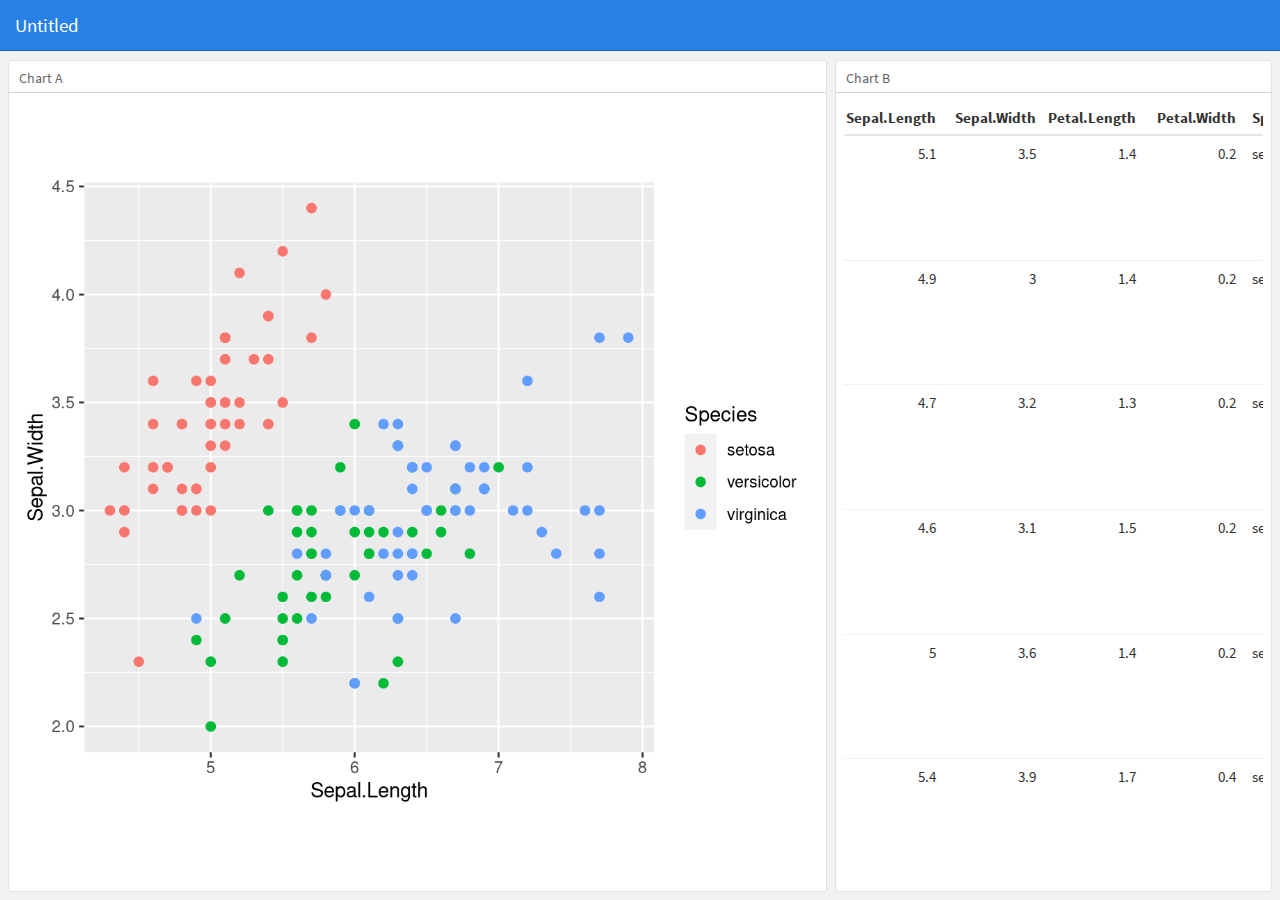
==== flex_test.html @ 19f9c1a3 "Add init dashboard" ====
<!DOCTYPE html>
<html xmlns="http://www.w3.org/1999/xhtml">
<head>

<meta charset="utf-8">
<meta http-equiv="Content-Type" content="text/html; charset=utf-8" />
<meta name="generator" content="pandoc" />



<title>Untitled</title>

<meta property="og:title" content="Untitled" />

<meta name="viewport" content="width=device-width, initial-scale=1.0, maximum-scale=1.0, user-scalable=no" />

<link href="data:image/x-icon;" rel="icon" type="image/x-icon">


<script type="text/javascript">
window.FlexDashboardComponents = [];
</script>

<script>/*! jQuery v1.11.3 | (c) 2005, 2015 jQuery Foundation, Inc. | jquery.org/license */
!function(a,b){"object"==typeof module&&"object"==typeof module.exports?module.exports=a.document?b(a,!0):function(a){if(!a.document)throw new Error("jQuery requires a window with a document");return b(a)}:b(a)}("undefined"!=typeof window?window:this,function(a,b){var c=[],d=c.slice,e=c.concat,f=c.push,g=c.indexOf,h={},i=h.toString,j=h.hasOwnProperty,k={},l="1.11.3",m=function(a,b){return new m.fn.init(a,b)},n=/^[\s\uFEFF\xA0]+|[\s\uFEFF\xA0]+$/g,o=/^-ms-/,p=/-([\da-z])/gi,q=function(a,b){return b.toUpperCase()};m.fn=m.prototype={jquery:l,constructor:m,selector:"",length:0,toArray:function(){return d.call(this)},get:function(a){return null!=a?0>a?this[a+this.length]:this[a]:d.call(this)},pushStack:function(a){var b=m.merge(this.constructor(),a);return b.prevObject=this,b.context=this.context,b},each:function(a,b){return m.each(this,a,b)},map:function(a){return this.pushStack(m.map(this,function(b,c){return a.call(b,c,b)}))},slice:function(){return this.pushStack(d.apply(this,arguments))},first:function(){return this.eq(0)},last:function(){return this.eq(-1)},eq:function(a){var b=this.length,c=+a+(0>a?b:0);return this.pushStack(c>=0&&b>c?[this[c]]:[])},end:function(){return this.prevObject||this.constructor(null)},push:f,sort:c.sort,splice:c.splice},m.extend=m.fn.extend=function(){var a,b,c,d,e,f,g=arguments[0]||{},h=1,i=arguments.length,j=!1;for("boolean"==typeof g&&(j=g,g=arguments[h]||{},h++),"object"==typeof g||m.isFunction(g)||(g={}),h===i&&(g=this,h--);i>h;h++)if(null!=(e=arguments[h]))for(d in e)a=g[d],c=e[d],g!==c&&(j&&c&&(m.isPlainObject(c)||(b=m.isArray(c)))?(b?(b=!1,f=a&&m.isArray(a)?a:[]):f=a&&m.isPlainObject(a)?a:{},g[d]=m.extend(j,f,c)):void 0!==c&&(g[d]=c));return g},m.extend({expando:"jQuery"+(l+Math.random()).replace(/\D/g,""),isReady:!0,error:function(a){throw new Error(a)},noop:function(){},isFunction:function(a){return"function"===m.type(a)},isArray:Array.isArray||function(a){return"array"===m.type(a)},isWindow:function(a){return null!=a&&a==a.window},isNumeric:function(a){return!m.isArray(a)&&a-parseFloat(a)+1>=0},isEmptyObject:function(a){var b;for(b in a)return!1;return!0},isPlainObject:function(a){var b;if(!a||"object"!==m.type(a)||a.nodeType||m.isWindow(a))return!1;try{if(a.constructor&&!j.call(a,"constructor")&&!j.call(a.constructor.prototype,"isPrototypeOf"))return!1}catch(c){return!1}if(k.ownLast)for(b in a)return j.call(a,b);for(b in a);return void 0===b||j.call(a,b)},type:function(a){return null==a?a+"":"object"==typeof a||"function"==typeof a?h[i.call(a)]||"object":typeof a},globalEval:function(b){b&&m.trim(b)&&(a.execScript||function(b){a.eval.call(a,b)})(b)},camelCase:function(a){return a.replace(o,"ms-").replace(p,q)},nodeName:function(a,b){return a.nodeName&&a.nodeName.toLowerCase()===b.toLowerCase()},each:function(a,b,c){var d,e=0,f=a.length,g=r(a);if(c){if(g){for(;f>e;e++)if(d=b.apply(a[e],c),d===!1)break}else for(e in a)if(d=b.apply(a[e],c),d===!1)break}else if(g){for(;f>e;e++)if(d=b.call(a[e],e,a[e]),d===!1)break}else for(e in a)if(d=b.call(a[e],e,a[e]),d===!1)break;return a},trim:function(a){return null==a?"":(a+"").replace(n,"")},makeArray:function(a,b){var c=b||[];return null!=a&&(r(Object(a))?m.merge(c,"string"==typeof a?[a]:a):f.call(c,a)),c},inArray:function(a,b,c){var d;if(b){if(g)return g.call(b,a,c);for(d=b.length,c=c?0>c?Math.max(0,d+c):c:0;d>c;c++)if(c in b&&b[c]===a)return c}return-1},merge:function(a,b){var c=+b.length,d=0,e=a.length;while(c>d)a[e++]=b[d++];if(c!==c)while(void 0!==b[d])a[e++]=b[d++];return a.length=e,a},grep:function(a,b,c){for(var d,e=[],f=0,g=a.length,h=!c;g>f;f++)d=!b(a[f],f),d!==h&&e.push(a[f]);return e},map:function(a,b,c){var d,f=0,g=a.length,h=r(a),i=[];if(h)for(;g>f;f++)d=b(a[f],f,c),null!=d&&i.push(d);else for(f in a)d=b(a[f],f,c),null!=d&&i.push(d);return e.apply([],i)},guid:1,proxy:function(a,b){var c,e,f;return"string"==typeof b&&(f=a[b],b=a,a=f),m.isFunction(a)?(c=d.call(arguments,2),e=function(){return a.apply(b||this,c.concat(d.call(arguments)))},e.guid=a.guid=a.guid||m.guid++,e):void 0},now:function(){return+new Date},support:k}),m.each("Boolean Number String Function Array Date RegExp Object Error".split(" "),function(a,b){h["[object "+b+"]"]=b.toLowerCase()});function r(a){var b="length"in a&&a.length,c=m.type(a);return"function"===c||m.isWindow(a)?!1:1===a.nodeType&&b?!0:"array"===c||0===b||"number"==typeof b&&b>0&&b-1 in a}var s=function(a){var b,c,d,e,f,g,h,i,j,k,l,m,n,o,p,q,r,s,t,u="sizzle"+1*new Date,v=a.document,w=0,x=0,y=ha(),z=ha(),A=ha(),B=function(a,b){return a===b&&(l=!0),0},C=1<<31,D={}.hasOwnProperty,E=[],F=E.pop,G=E.push,H=E.push,I=E.slice,J=function(a,b){for(var c=0,d=a.length;d>c;c++)if(a[c]===b)return c;return-1},K="checked|selected|async|autofocus|autoplay|controls|defer|disabled|hidden|ismap|loop|multiple|open|readonly|required|scoped",L="[\\x20\\t\\r\\n\\f]",M="(?:\\\\.|[\\w-]|[^\\x00-\\xa0])+",N=M.replace("w","w#"),O="\\["+L+"*("+M+")(?:"+L+"*([*^$|!~]?=)"+L+"*(?:'((?:\\\\.|[^\\\\'])*)'|\"((?:\\\\.|[^\\\\\"])*)\"|("+N+"))|)"+L+"*\\]",P=":("+M+")(?:\\((('((?:\\\\.|[^\\\\'])*)'|\"((?:\\\\.|[^\\\\\"])*)\")|((?:\\\\.|[^\\\\()[\\]]|"+O+")*)|.*)\\)|)",Q=new RegExp(L+"+","g"),R=new RegExp("^"+L+"+|((?:^|[^\\\\])(?:\\\\.)*)"+L+"+$","g"),S=new RegExp("^"+L+"*,"+L+"*"),T=new RegExp("^"+L+"*([>+~]|"+L+")"+L+"*"),U=new RegExp("="+L+"*([^\\]'\"]*?)"+L+"*\\]","g"),V=new RegExp(P),W=new RegExp("^"+N+"$"),X={ID:new RegExp("^#("+M+")"),CLASS:new RegExp("^\\.("+M+")"),TAG:new RegExp("^("+M.replace("w","w*")+")"),ATTR:new RegExp("^"+O),PSEUDO:new RegExp("^"+P),CHILD:new RegExp("^:(only|first|last|nth|nth-last)-(child|of-type)(?:\\("+L+"*(even|odd|(([+-]|)(\\d*)n|)"+L+"*(?:([+-]|)"+L+"*(\\d+)|))"+L+"*\\)|)","i"),bool:new RegExp("^(?:"+K+")$","i"),needsContext:new RegExp("^"+L+"*[>+~]|:(even|odd|eq|gt|lt|nth|first|last)(?:\\("+L+"*((?:-\\d)?\\d*)"+L+"*\\)|)(?=[^-]|$)","i")},Y=/^(?:input|select|textarea|button)$/i,Z=/^h\d$/i,$=/^[^{]+\{\s*\[native \w/,_=/^(?:#([\w-]+)|(\w+)|\.([\w-]+))$/,aa=/[+~]/,ba=/'|\\/g,ca=new RegExp("\\\\([\\da-f]{1,6}"+L+"?|("+L+")|.)","ig"),da=function(a,b,c){var d="0x"+b-65536;return d!==d||c?b:0>d?String.fromCharCode(d+65536):String.fromCharCode(d>>10|55296,1023&d|56320)},ea=function(){m()};try{H.apply(E=I.call(v.childNodes),v.childNodes),E[v.childNodes.length].nodeType}catch(fa){H={apply:E.length?function(a,b){G.apply(a,I.call(b))}:function(a,b){var c=a.length,d=0;while(a[c++]=b[d++]);a.length=c-1}}}function ga(a,b,d,e){var f,h,j,k,l,o,r,s,w,x;if((b?b.ownerDocument||b:v)!==n&&m(b),b=b||n,d=d||[],k=b.nodeType,"string"!=typeof a||!a||1!==k&&9!==k&&11!==k)return d;if(!e&&p){if(11!==k&&(f=_.exec(a)))if(j=f[1]){if(9===k){if(h=b.getElementById(j),!h||!h.parentNode)return d;if(h.id===j)return d.push(h),d}else if(b.ownerDocument&&(h=b.ownerDocument.getElementById(j))&&t(b,h)&&h.id===j)return d.push(h),d}else{if(f[2])return H.apply(d,b.getElementsByTagName(a)),d;if((j=f[3])&&c.getElementsByClassName)return H.apply(d,b.getElementsByClassName(j)),d}if(c.qsa&&(!q||!q.test(a))){if(s=r=u,w=b,x=1!==k&&a,1===k&&"object"!==b.nodeName.toLowerCase()){o=g(a),(r=b.getAttribute("id"))?s=r.replace(ba,"\\$&"):b.setAttribute("id",s),s="[id='"+s+"'] ",l=o.length;while(l--)o[l]=s+ra(o[l]);w=aa.test(a)&&pa(b.parentNode)||b,x=o.join(",")}if(x)try{return H.apply(d,w.querySelectorAll(x)),d}catch(y){}finally{r||b.removeAttribute("id")}}}return i(a.replace(R,"$1"),b,d,e)}function ha(){var a=[];function b(c,e){return a.push(c+" ")>d.cacheLength&&delete b[a.shift()],b[c+" "]=e}return b}function ia(a){return a[u]=!0,a}function ja(a){var b=n.createElement("div");try{return!!a(b)}catch(c){return!1}finally{b.parentNode&&b.parentNode.removeChild(b),b=null}}function ka(a,b){var c=a.split("|"),e=a.length;while(e--)d.attrHandle[c[e]]=b}function la(a,b){var c=b&&a,d=c&&1===a.nodeType&&1===b.nodeType&&(~b.sourceIndex||C)-(~a.sourceIndex||C);if(d)return d;if(c)while(c=c.nextSibling)if(c===b)return-1;return a?1:-1}function ma(a){return function(b){var c=b.nodeName.toLowerCase();return"input"===c&&b.type===a}}function na(a){return function(b){var c=b.nodeName.toLowerCase();return("input"===c||"button"===c)&&b.type===a}}function oa(a){return ia(function(b){return b=+b,ia(function(c,d){var e,f=a([],c.length,b),g=f.length;while(g--)c[e=f[g]]&&(c[e]=!(d[e]=c[e]))})})}function pa(a){return a&&"undefined"!=typeof a.getElementsByTagName&&a}c=ga.support={},f=ga.isXML=function(a){var b=a&&(a.ownerDocument||a).documentElement;return b?"HTML"!==b.nodeName:!1},m=ga.setDocument=function(a){var b,e,g=a?a.ownerDocument||a:v;return g!==n&&9===g.nodeType&&g.documentElement?(n=g,o=g.documentElement,e=g.defaultView,e&&e!==e.top&&(e.addEventListener?e.addEventListener("unload",ea,!1):e.attachEvent&&e.attachEvent("onunload",ea)),p=!f(g),c.attributes=ja(function(a){return a.className="i",!a.getAttribute("className")}),c.getElementsByTagName=ja(function(a){return a.appendChild(g.createComment("")),!a.getElementsByTagName("*").length}),c.getElementsByClassName=$.test(g.getElementsByClassName),c.getById=ja(function(a){return o.appendChild(a).id=u,!g.getElementsByName||!g.getElementsByName(u).length}),c.getById?(d.find.ID=function(a,b){if("undefined"!=typeof b.getElementById&&p){var c=b.getElementById(a);return c&&c.parentNode?[c]:[]}},d.filter.ID=function(a){var b=a.replace(ca,da);return function(a){return a.getAttribute("id")===b}}):(delete d.find.ID,d.filter.ID=function(a){var b=a.replace(ca,da);return function(a){var c="undefined"!=typeof a.getAttributeNode&&a.getAttributeNode("id");return c&&c.value===b}}),d.find.TAG=c.getElementsByTagName?function(a,b){return"undefined"!=typeof b.getElementsByTagName?b.getElementsByTagName(a):c.qsa?b.querySelectorAll(a):void 0}:function(a,b){var c,d=[],e=0,f=b.getElementsByTagName(a);if("*"===a){while(c=f[e++])1===c.nodeType&&d.push(c);return d}return f},d.find.CLASS=c.getElementsByClassName&&function(a,b){return p?b.getElementsByClassName(a):void 0},r=[],q=[],(c.qsa=$.test(g.querySelectorAll))&&(ja(function(a){o.appendChild(a).innerHTML="<a id='"+u+"'></a><select id='"+u+"-\f]' msallowcapture=''><option selected=''></option></select>",a.querySelectorAll("[msallowcapture^='']").length&&q.push("[*^$]="+L+"*(?:''|\"\")"),a.querySelectorAll("[selected]").length||q.push("\\["+L+"*(?:value|"+K+")"),a.querySelectorAll("[id~="+u+"-]").length||q.push("~="),a.querySelectorAll(":checked").length||q.push(":checked"),a.querySelectorAll("a#"+u+"+*").length||q.push(".#.+[+~]")}),ja(function(a){var b=g.createElement("input");b.setAttribute("type","hidden"),a.appendChild(b).setAttribute("name","D"),a.querySelectorAll("[name=d]").length&&q.push("name"+L+"*[*^$|!~]?="),a.querySelectorAll(":enabled").length||q.push(":enabled",":disabled"),a.querySelectorAll("*,:x"),q.push(",.*:")})),(c.matchesSelector=$.test(s=o.matches||o.webkitMatchesSelector||o.mozMatchesSelector||o.oMatchesSelector||o.msMatchesSelector))&&ja(function(a){c.disconnectedMatch=s.call(a,"div"),s.call(a,"[s!='']:x"),r.push("!=",P)}),q=q.length&&new RegExp(q.join("|")),r=r.length&&new RegExp(r.join("|")),b=$.test(o.compareDocumentPosition),t=b||$.test(o.contains)?function(a,b){var c=9===a.nodeType?a.documentElement:a,d=b&&b.parentNode;return a===d||!(!d||1!==d.nodeType||!(c.contains?c.contains(d):a.compareDocumentPosition&&16&a.compareDocumentPosition(d)))}:function(a,b){if(b)while(b=b.parentNode)if(b===a)return!0;return!1},B=b?function(a,b){if(a===b)return l=!0,0;var d=!a.compareDocumentPosition-!b.compareDocumentPosition;return d?d:(d=(a.ownerDocument||a)===(b.ownerDocument||b)?a.compareDocumentPosition(b):1,1&d||!c.sortDetached&&b.compareDocumentPosition(a)===d?a===g||a.ownerDocument===v&&t(v,a)?-1:b===g||b.ownerDocument===v&&t(v,b)?1:k?J(k,a)-J(k,b):0:4&d?-1:1)}:function(a,b){if(a===b)return l=!0,0;var c,d=0,e=a.parentNode,f=b.parentNode,h=[a],i=[b];if(!e||!f)return a===g?-1:b===g?1:e?-1:f?1:k?J(k,a)-J(k,b):0;if(e===f)return la(a,b);c=a;while(c=c.parentNode)h.unshift(c);c=b;while(c=c.parentNode)i.unshift(c);while(h[d]===i[d])d++;return d?la(h[d],i[d]):h[d]===v?-1:i[d]===v?1:0},g):n},ga.matches=function(a,b){return ga(a,null,null,b)},ga.matchesSelector=function(a,b){if((a.ownerDocument||a)!==n&&m(a),b=b.replace(U,"='$1']"),!(!c.matchesSelector||!p||r&&r.test(b)||q&&q.test(b)))try{var d=s.call(a,b);if(d||c.disconnectedMatch||a.document&&11!==a.document.nodeType)return d}catch(e){}return ga(b,n,null,[a]).length>0},ga.contains=function(a,b){return(a.ownerDocument||a)!==n&&m(a),t(a,b)},ga.attr=function(a,b){(a.ownerDocument||a)!==n&&m(a);var e=d.attrHandle[b.toLowerCase()],f=e&&D.call(d.attrHandle,b.toLowerCase())?e(a,b,!p):void 0;return void 0!==f?f:c.attributes||!p?a.getAttribute(b):(f=a.getAttributeNode(b))&&f.specified?f.value:null},ga.error=function(a){throw new Error("Syntax error, unrecognized expression: "+a)},ga.uniqueSort=function(a){var b,d=[],e=0,f=0;if(l=!c.detectDuplicates,k=!c.sortStable&&a.slice(0),a.sort(B),l){while(b=a[f++])b===a[f]&&(e=d.push(f));while(e--)a.splice(d[e],1)}return k=null,a},e=ga.getText=function(a){var b,c="",d=0,f=a.nodeType;if(f){if(1===f||9===f||11===f){if("string"==typeof a.textContent)return a.textContent;for(a=a.firstChild;a;a=a.nextSibling)c+=e(a)}else if(3===f||4===f)return a.nodeValue}else while(b=a[d++])c+=e(b);return c},d=ga.selectors={cacheLength:50,createPseudo:ia,match:X,attrHandle:{},find:{},relative:{">":{dir:"parentNode",first:!0}," ":{dir:"parentNode"},"+":{dir:"previousSibling",first:!0},"~":{dir:"previousSibling"}},preFilter:{ATTR:function(a){return a[1]=a[1].replace(ca,da),a[3]=(a[3]||a[4]||a[5]||"").replace(ca,da),"~="===a[2]&&(a[3]=" "+a[3]+" "),a.slice(0,4)},CHILD:function(a){return a[1]=a[1].toLowerCase(),"nth"===a[1].slice(0,3)?(a[3]||ga.error(a[0]),a[4]=+(a[4]?a[5]+(a[6]||1):2*("even"===a[3]||"odd"===a[3])),a[5]=+(a[7]+a[8]||"odd"===a[3])):a[3]&&ga.error(a[0]),a},PSEUDO:function(a){var b,c=!a[6]&&a[2];return X.CHILD.test(a[0])?null:(a[3]?a[2]=a[4]||a[5]||"":c&&V.test(c)&&(b=g(c,!0))&&(b=c.indexOf(")",c.length-b)-c.length)&&(a[0]=a[0].slice(0,b),a[2]=c.slice(0,b)),a.slice(0,3))}},filter:{TAG:function(a){var b=a.replace(ca,da).toLowerCase();return"*"===a?function(){return!0}:function(a){return a.nodeName&&a.nodeName.toLowerCase()===b}},CLASS:function(a){var b=y[a+" "];return b||(b=new RegExp("(^|"+L+")"+a+"("+L+"|$)"))&&y(a,function(a){return b.test("string"==typeof a.className&&a.className||"undefined"!=typeof a.getAttribute&&a.getAttribute("class")||"")})},ATTR:function(a,b,c){return function(d){var e=ga.attr(d,a);return null==e?"!="===b:b?(e+="","="===b?e===c:"!="===b?e!==c:"^="===b?c&&0===e.indexOf(c):"*="===b?c&&e.indexOf(c)>-1:"$="===b?c&&e.slice(-c.length)===c:"~="===b?(" "+e.replace(Q," ")+" ").indexOf(c)>-1:"|="===b?e===c||e.slice(0,c.length+1)===c+"-":!1):!0}},CHILD:function(a,b,c,d,e){var f="nth"!==a.slice(0,3),g="last"!==a.slice(-4),h="of-type"===b;return 1===d&&0===e?function(a){return!!a.parentNode}:function(b,c,i){var j,k,l,m,n,o,p=f!==g?"nextSibling":"previousSibling",q=b.parentNode,r=h&&b.nodeName.toLowerCase(),s=!i&&!h;if(q){if(f){while(p){l=b;while(l=l[p])if(h?l.nodeName.toLowerCase()===r:1===l.nodeType)return!1;o=p="only"===a&&!o&&"nextSibling"}return!0}if(o=[g?q.firstChild:q.lastChild],g&&s){k=q[u]||(q[u]={}),j=k[a]||[],n=j[0]===w&&j[1],m=j[0]===w&&j[2],l=n&&q.childNodes[n];while(l=++n&&l&&l[p]||(m=n=0)||o.pop())if(1===l.nodeType&&++m&&l===b){k[a]=[w,n,m];break}}else if(s&&(j=(b[u]||(b[u]={}))[a])&&j[0]===w)m=j[1];else while(l=++n&&l&&l[p]||(m=n=0)||o.pop())if((h?l.nodeName.toLowerCase()===r:1===l.nodeType)&&++m&&(s&&((l[u]||(l[u]={}))[a]=[w,m]),l===b))break;return m-=e,m===d||m%d===0&&m/d>=0}}},PSEUDO:function(a,b){var c,e=d.pseudos[a]||d.setFilters[a.toLowerCase()]||ga.error("unsupported pseudo: "+a);return e[u]?e(b):e.length>1?(c=[a,a,"",b],d.setFilters.hasOwnProperty(a.toLowerCase())?ia(function(a,c){var d,f=e(a,b),g=f.length;while(g--)d=J(a,f[g]),a[d]=!(c[d]=f[g])}):function(a){return e(a,0,c)}):e}},pseudos:{not:ia(function(a){var b=[],c=[],d=h(a.replace(R,"$1"));return d[u]?ia(function(a,b,c,e){var f,g=d(a,null,e,[]),h=a.length;while(h--)(f=g[h])&&(a[h]=!(b[h]=f))}):function(a,e,f){return b[0]=a,d(b,null,f,c),b[0]=null,!c.pop()}}),has:ia(function(a){return function(b){return ga(a,b).length>0}}),contains:ia(function(a){return a=a.replace(ca,da),function(b){return(b.textContent||b.innerText||e(b)).indexOf(a)>-1}}),lang:ia(function(a){return W.test(a||"")||ga.error("unsupported lang: "+a),a=a.replace(ca,da).toLowerCase(),function(b){var c;do if(c=p?b.lang:b.getAttribute("xml:lang")||b.getAttribute("lang"))return c=c.toLowerCase(),c===a||0===c.indexOf(a+"-");while((b=b.parentNode)&&1===b.nodeType);return!1}}),target:function(b){var c=a.location&&a.location.hash;return c&&c.slice(1)===b.id},root:function(a){return a===o},focus:function(a){return a===n.activeElement&&(!n.hasFocus||n.hasFocus())&&!!(a.type||a.href||~a.tabIndex)},enabled:function(a){return a.disabled===!1},disabled:function(a){return a.disabled===!0},checked:function(a){var b=a.nodeName.toLowerCase();return"input"===b&&!!a.checked||"option"===b&&!!a.selected},selected:function(a){return a.parentNode&&a.parentNode.selectedIndex,a.selected===!0},empty:function(a){for(a=a.firstChild;a;a=a.nextSibling)if(a.nodeType<6)return!1;return!0},parent:function(a){return!d.pseudos.empty(a)},header:function(a){return Z.test(a.nodeName)},input:function(a){return Y.test(a.nodeName)},button:function(a){var b=a.nodeName.toLowerCase();return"input"===b&&"button"===a.type||"button"===b},text:function(a){var b;return"input"===a.nodeName.toLowerCase()&&"text"===a.type&&(null==(b=a.getAttribute("type"))||"text"===b.toLowerCase())},first:oa(function(){return[0]}),last:oa(function(a,b){return[b-1]}),eq:oa(function(a,b,c){return[0>c?c+b:c]}),even:oa(function(a,b){for(var c=0;b>c;c+=2)a.push(c);return a}),odd:oa(function(a,b){for(var c=1;b>c;c+=2)a.push(c);return a}),lt:oa(function(a,b,c){for(var d=0>c?c+b:c;--d>=0;)a.push(d);return a}),gt:oa(function(a,b,c){for(var d=0>c?c+b:c;++d<b;)a.push(d);return a})}},d.pseudos.nth=d.pseudos.eq;for(b in{radio:!0,checkbox:!0,file:!0,password:!0,image:!0})d.pseudos[b]=ma(b);for(b in{submit:!0,reset:!0})d.pseudos[b]=na(b);function qa(){}qa.prototype=d.filters=d.pseudos,d.setFilters=new qa,g=ga.tokenize=function(a,b){var c,e,f,g,h,i,j,k=z[a+" "];if(k)return b?0:k.slice(0);h=a,i=[],j=d.preFilter;while(h){(!c||(e=S.exec(h)))&&(e&&(h=h.slice(e[0].length)||h),i.push(f=[])),c=!1,(e=T.exec(h))&&(c=e.shift(),f.push({value:c,type:e[0].replace(R," ")}),h=h.slice(c.length));for(g in d.filter)!(e=X[g].exec(h))||j[g]&&!(e=j[g](e))||(c=e.shift(),f.push({value:c,type:g,matches:e}),h=h.slice(c.length));if(!c)break}return b?h.length:h?ga.error(a):z(a,i).slice(0)};function ra(a){for(var b=0,c=a.length,d="";c>b;b++)d+=a[b].value;return d}function sa(a,b,c){var d=b.dir,e=c&&"parentNode"===d,f=x++;return b.first?function(b,c,f){while(b=b[d])if(1===b.nodeType||e)return a(b,c,f)}:function(b,c,g){var h,i,j=[w,f];if(g){while(b=b[d])if((1===b.nodeType||e)&&a(b,c,g))return!0}else while(b=b[d])if(1===b.nodeType||e){if(i=b[u]||(b[u]={}),(h=i[d])&&h[0]===w&&h[1]===f)return j[2]=h[2];if(i[d]=j,j[2]=a(b,c,g))return!0}}}function ta(a){return a.length>1?function(b,c,d){var e=a.length;while(e--)if(!a[e](b,c,d))return!1;return!0}:a[0]}function ua(a,b,c){for(var d=0,e=b.length;e>d;d++)ga(a,b[d],c);return c}function va(a,b,c,d,e){for(var f,g=[],h=0,i=a.length,j=null!=b;i>h;h++)(f=a[h])&&(!c||c(f,d,e))&&(g.push(f),j&&b.push(h));return g}function wa(a,b,c,d,e,f){return d&&!d[u]&&(d=wa(d)),e&&!e[u]&&(e=wa(e,f)),ia(function(f,g,h,i){var j,k,l,m=[],n=[],o=g.length,p=f||ua(b||"*",h.nodeType?[h]:h,[]),q=!a||!f&&b?p:va(p,m,a,h,i),r=c?e||(f?a:o||d)?[]:g:q;if(c&&c(q,r,h,i),d){j=va(r,n),d(j,[],h,i),k=j.length;while(k--)(l=j[k])&&(r[n[k]]=!(q[n[k]]=l))}if(f){if(e||a){if(e){j=[],k=r.length;while(k--)(l=r[k])&&j.push(q[k]=l);e(null,r=[],j,i)}k=r.length;while(k--)(l=r[k])&&(j=e?J(f,l):m[k])>-1&&(f[j]=!(g[j]=l))}}else r=va(r===g?r.splice(o,r.length):r),e?e(null,g,r,i):H.apply(g,r)})}function xa(a){for(var b,c,e,f=a.length,g=d.relative[a[0].type],h=g||d.relative[" "],i=g?1:0,k=sa(function(a){return a===b},h,!0),l=sa(function(a){return J(b,a)>-1},h,!0),m=[function(a,c,d){var e=!g&&(d||c!==j)||((b=c).nodeType?k(a,c,d):l(a,c,d));return b=null,e}];f>i;i++)if(c=d.relative[a[i].type])m=[sa(ta(m),c)];else{if(c=d.filter[a[i].type].apply(null,a[i].matches),c[u]){for(e=++i;f>e;e++)if(d.relative[a[e].type])break;return wa(i>1&&ta(m),i>1&&ra(a.slice(0,i-1).concat({value:" "===a[i-2].type?"*":""})).replace(R,"$1"),c,e>i&&xa(a.slice(i,e)),f>e&&xa(a=a.slice(e)),f>e&&ra(a))}m.push(c)}return ta(m)}function ya(a,b){var c=b.length>0,e=a.length>0,f=function(f,g,h,i,k){var l,m,o,p=0,q="0",r=f&&[],s=[],t=j,u=f||e&&d.find.TAG("*",k),v=w+=null==t?1:Math.random()||.1,x=u.length;for(k&&(j=g!==n&&g);q!==x&&null!=(l=u[q]);q++){if(e&&l){m=0;while(o=a[m++])if(o(l,g,h)){i.push(l);break}k&&(w=v)}c&&((l=!o&&l)&&p--,f&&r.push(l))}if(p+=q,c&&q!==p){m=0;while(o=b[m++])o(r,s,g,h);if(f){if(p>0)while(q--)r[q]||s[q]||(s[q]=F.call(i));s=va(s)}H.apply(i,s),k&&!f&&s.length>0&&p+b.length>1&&ga.uniqueSort(i)}return k&&(w=v,j=t),r};return c?ia(f):f}return h=ga.compile=function(a,b){var c,d=[],e=[],f=A[a+" "];if(!f){b||(b=g(a)),c=b.length;while(c--)f=xa(b[c]),f[u]?d.push(f):e.push(f);f=A(a,ya(e,d)),f.selector=a}return f},i=ga.select=function(a,b,e,f){var i,j,k,l,m,n="function"==typeof a&&a,o=!f&&g(a=n.selector||a);if(e=e||[],1===o.length){if(j=o[0]=o[0].slice(0),j.length>2&&"ID"===(k=j[0]).type&&c.getById&&9===b.nodeType&&p&&d.relative[j[1].type]){if(b=(d.find.ID(k.matches[0].replace(ca,da),b)||[])[0],!b)return e;n&&(b=b.parentNode),a=a.slice(j.shift().value.length)}i=X.needsContext.test(a)?0:j.length;while(i--){if(k=j[i],d.relative[l=k.type])break;if((m=d.find[l])&&(f=m(k.matches[0].replace(ca,da),aa.test(j[0].type)&&pa(b.parentNode)||b))){if(j.splice(i,1),a=f.length&&ra(j),!a)return H.apply(e,f),e;break}}}return(n||h(a,o))(f,b,!p,e,aa.test(a)&&pa(b.parentNode)||b),e},c.sortStable=u.split("").sort(B).join("")===u,c.detectDuplicates=!!l,m(),c.sortDetached=ja(function(a){return 1&a.compareDocumentPosition(n.createElement("div"))}),ja(function(a){return a.innerHTML="<a href='#'></a>","#"===a.firstChild.getAttribute("href")})||ka("type|href|height|width",function(a,b,c){return c?void 0:a.getAttribute(b,"type"===b.toLowerCase()?1:2)}),c.attributes&&ja(function(a){return a.innerHTML="<input/>",a.firstChild.setAttribute("value",""),""===a.firstChild.getAttribute("value")})||ka("value",function(a,b,c){return c||"input"!==a.nodeName.toLowerCase()?void 0:a.defaultValue}),ja(function(a){return null==a.getAttribute("disabled")})||ka(K,function(a,b,c){var d;return c?void 0:a[b]===!0?b.toLowerCase():(d=a.getAttributeNode(b))&&d.specified?d.value:null}),ga}(a);m.find=s,m.expr=s.selectors,m.expr[":"]=m.expr.pseudos,m.unique=s.uniqueSort,m.text=s.getText,m.isXMLDoc=s.isXML,m.contains=s.contains;var t=m.expr.match.needsContext,u=/^<(\w+)\s*\/?>(?:<\/\1>|)$/,v=/^.[^:#\[\.,]*$/;function w(a,b,c){if(m.isFunction(b))return m.grep(a,function(a,d){return!!b.call(a,d,a)!==c});if(b.nodeType)return m.grep(a,function(a){return a===b!==c});if("string"==typeof b){if(v.test(b))return m.filter(b,a,c);b=m.filter(b,a)}return m.grep(a,function(a){return m.inArray(a,b)>=0!==c})}m.filter=function(a,b,c){var d=b[0];return c&&(a=":not("+a+")"),1===b.length&&1===d.nodeType?m.find.matchesSelector(d,a)?[d]:[]:m.find.matches(a,m.grep(b,function(a){return 1===a.nodeType}))},m.fn.extend({find:function(a){var b,c=[],d=this,e=d.length;if("string"!=typeof a)return this.pushStack(m(a).filter(function(){for(b=0;e>b;b++)if(m.contains(d[b],this))return!0}));for(b=0;e>b;b++)m.find(a,d[b],c);return c=this.pushStack(e>1?m.unique(c):c),c.selector=this.selector?this.selector+" "+a:a,c},filter:function(a){return this.pushStack(w(this,a||[],!1))},not:function(a){return this.pushStack(w(this,a||[],!0))},is:function(a){return!!w(this,"string"==typeof a&&t.test(a)?m(a):a||[],!1).length}});var x,y=a.document,z=/^(?:\s*(<[\w\W]+>)[^>]*|#([\w-]*))$/,A=m.fn.init=function(a,b){var c,d;if(!a)return this;if("string"==typeof a){if(c="<"===a.charAt(0)&&">"===a.charAt(a.length-1)&&a.length>=3?[null,a,null]:z.exec(a),!c||!c[1]&&b)return!b||b.jquery?(b||x).find(a):this.constructor(b).find(a);if(c[1]){if(b=b instanceof m?b[0]:b,m.merge(this,m.parseHTML(c[1],b&&b.nodeType?b.ownerDocument||b:y,!0)),u.test(c[1])&&m.isPlainObject(b))for(c in b)m.isFunction(this[c])?this[c](b[c]):this.attr(c,b[c]);return this}if(d=y.getElementById(c[2]),d&&d.parentNode){if(d.id!==c[2])return x.find(a);this.length=1,this[0]=d}return this.context=y,this.selector=a,this}return a.nodeType?(this.context=this[0]=a,this.length=1,this):m.isFunction(a)?"undefined"!=typeof x.ready?x.ready(a):a(m):(void 0!==a.selector&&(this.selector=a.selector,this.context=a.context),m.makeArray(a,this))};A.prototype=m.fn,x=m(y);var B=/^(?:parents|prev(?:Until|All))/,C={children:!0,contents:!0,next:!0,prev:!0};m.extend({dir:function(a,b,c){var d=[],e=a[b];while(e&&9!==e.nodeType&&(void 0===c||1!==e.nodeType||!m(e).is(c)))1===e.nodeType&&d.push(e),e=e[b];return d},sibling:function(a,b){for(var c=[];a;a=a.nextSibling)1===a.nodeType&&a!==b&&c.push(a);return c}}),m.fn.extend({has:function(a){var b,c=m(a,this),d=c.length;return this.filter(function(){for(b=0;d>b;b++)if(m.contains(this,c[b]))return!0})},closest:function(a,b){for(var c,d=0,e=this.length,f=[],g=t.test(a)||"string"!=typeof a?m(a,b||this.context):0;e>d;d++)for(c=this[d];c&&c!==b;c=c.parentNode)if(c.nodeType<11&&(g?g.index(c)>-1:1===c.nodeType&&m.find.matchesSelector(c,a))){f.push(c);break}return this.pushStack(f.length>1?m.unique(f):f)},index:function(a){return a?"string"==typeof a?m.inArray(this[0],m(a)):m.inArray(a.jquery?a[0]:a,this):this[0]&&this[0].parentNode?this.first().prevAll().length:-1},add:function(a,b){return this.pushStack(m.unique(m.merge(this.get(),m(a,b))))},addBack:function(a){return this.add(null==a?this.prevObject:this.prevObject.filter(a))}});function D(a,b){do a=a[b];while(a&&1!==a.nodeType);return a}m.each({parent:function(a){var b=a.parentNode;return b&&11!==b.nodeType?b:null},parents:function(a){return m.dir(a,"parentNode")},parentsUntil:function(a,b,c){return m.dir(a,"parentNode",c)},next:function(a){return D(a,"nextSibling")},prev:function(a){return D(a,"previousSibling")},nextAll:function(a){return m.dir(a,"nextSibling")},prevAll:function(a){return m.dir(a,"previousSibling")},nextUntil:function(a,b,c){return m.dir(a,"nextSibling",c)},prevUntil:function(a,b,c){return m.dir(a,"previousSibling",c)},siblings:function(a){return m.sibling((a.parentNode||{}).firstChild,a)},children:function(a){return m.sibling(a.firstChild)},contents:function(a){return m.nodeName(a,"iframe")?a.contentDocument||a.contentWindow.document:m.merge([],a.childNodes)}},function(a,b){m.fn[a]=function(c,d){var e=m.map(this,b,c);return"Until"!==a.slice(-5)&&(d=c),d&&"string"==typeof d&&(e=m.filter(d,e)),this.length>1&&(C[a]||(e=m.unique(e)),B.test(a)&&(e=e.reverse())),this.pushStack(e)}});var E=/\S+/g,F={};function G(a){var b=F[a]={};return m.each(a.match(E)||[],function(a,c){b[c]=!0}),b}m.Callbacks=function(a){a="string"==typeof a?F[a]||G(a):m.extend({},a);var b,c,d,e,f,g,h=[],i=!a.once&&[],j=function(l){for(c=a.memory&&l,d=!0,f=g||0,g=0,e=h.length,b=!0;h&&e>f;f++)if(h[f].apply(l[0],l[1])===!1&&a.stopOnFalse){c=!1;break}b=!1,h&&(i?i.length&&j(i.shift()):c?h=[]:k.disable())},k={add:function(){if(h){var d=h.length;!function f(b){m.each(b,function(b,c){var d=m.type(c);"function"===d?a.unique&&k.has(c)||h.push(c):c&&c.length&&"string"!==d&&f(c)})}(arguments),b?e=h.length:c&&(g=d,j(c))}return this},remove:function(){return h&&m.each(arguments,function(a,c){var d;while((d=m.inArray(c,h,d))>-1)h.splice(d,1),b&&(e>=d&&e--,f>=d&&f--)}),this},has:function(a){return a?m.inArray(a,h)>-1:!(!h||!h.length)},empty:function(){return h=[],e=0,this},disable:function(){return h=i=c=void 0,this},disabled:function(){return!h},lock:function(){return i=void 0,c||k.disable(),this},locked:function(){return!i},fireWith:function(a,c){return!h||d&&!i||(c=c||[],c=[a,c.slice?c.slice():c],b?i.push(c):j(c)),this},fire:function(){return k.fireWith(this,arguments),this},fired:function(){return!!d}};return k},m.extend({Deferred:function(a){var b=[["resolve","done",m.Callbacks("once memory"),"resolved"],["reject","fail",m.Callbacks("once memory"),"rejected"],["notify","progress",m.Callbacks("memory")]],c="pending",d={state:function(){return c},always:function(){return e.done(arguments).fail(arguments),this},then:function(){var a=arguments;return m.Deferred(function(c){m.each(b,function(b,f){var g=m.isFunction(a[b])&&a[b];e[f[1]](function(){var a=g&&g.apply(this,arguments);a&&m.isFunction(a.promise)?a.promise().done(c.resolve).fail(c.reject).progress(c.notify):c[f[0]+"With"](this===d?c.promise():this,g?[a]:arguments)})}),a=null}).promise()},promise:function(a){return null!=a?m.extend(a,d):d}},e={};return d.pipe=d.then,m.each(b,function(a,f){var g=f[2],h=f[3];d[f[1]]=g.add,h&&g.add(function(){c=h},b[1^a][2].disable,b[2][2].lock),e[f[0]]=function(){return e[f[0]+"With"](this===e?d:this,arguments),this},e[f[0]+"With"]=g.fireWith}),d.promise(e),a&&a.call(e,e),e},when:function(a){var b=0,c=d.call(arguments),e=c.length,f=1!==e||a&&m.isFunction(a.promise)?e:0,g=1===f?a:m.Deferred(),h=function(a,b,c){return function(e){b[a]=this,c[a]=arguments.length>1?d.call(arguments):e,c===i?g.notifyWith(b,c):--f||g.resolveWith(b,c)}},i,j,k;if(e>1)for(i=new Array(e),j=new Array(e),k=new Array(e);e>b;b++)c[b]&&m.isFunction(c[b].promise)?c[b].promise().done(h(b,k,c)).fail(g.reject).progress(h(b,j,i)):--f;return f||g.resolveWith(k,c),g.promise()}});var H;m.fn.ready=function(a){return m.ready.promise().done(a),this},m.extend({isReady:!1,readyWait:1,holdReady:function(a){a?m.readyWait++:m.ready(!0)},ready:function(a){if(a===!0?!--m.readyWait:!m.isReady){if(!y.body)return setTimeout(m.ready);m.isReady=!0,a!==!0&&--m.readyWait>0||(H.resolveWith(y,[m]),m.fn.triggerHandler&&(m(y).triggerHandler("ready"),m(y).off("ready")))}}});function I(){y.addEventListener?(y.removeEventListener("DOMContentLoaded",J,!1),a.removeEventListener("load",J,!1)):(y.detachEvent("onreadystatechange",J),a.detachEvent("onload",J))}function J(){(y.addEventListener||"load"===event.type||"complete"===y.readyState)&&(I(),m.ready())}m.ready.promise=function(b){if(!H)if(H=m.Deferred(),"complete"===y.readyState)setTimeout(m.ready);else if(y.addEventListener)y.addEventListener("DOMContentLoaded",J,!1),a.addEventListener("load",J,!1);else{y.attachEvent("onreadystatechange",J),a.attachEvent("onload",J);var c=!1;try{c=null==a.frameElement&&y.documentElement}catch(d){}c&&c.doScroll&&!function e(){if(!m.isReady){try{c.doScroll("left")}catch(a){return setTimeout(e,50)}I(),m.ready()}}()}return H.promise(b)};var K="undefined",L;for(L in m(k))break;k.ownLast="0"!==L,k.inlineBlockNeedsLayout=!1,m(function(){var a,b,c,d;c=y.getElementsByTagName("body")[0],c&&c.style&&(b=y.createElement("div"),d=y.createElement("div"),d.style.cssText="position:absolute;border:0;width:0;height:0;top:0;left:-9999px",c.appendChild(d).appendChild(b),typeof b.style.zoom!==K&&(b.style.cssText="display:inline;margin:0;border:0;padding:1px;width:1px;zoom:1",k.inlineBlockNeedsLayout=a=3===b.offsetWidth,a&&(c.style.zoom=1)),c.removeChild(d))}),function(){var a=y.createElement("div");if(null==k.deleteExpando){k.deleteExpando=!0;try{delete a.test}catch(b){k.deleteExpando=!1}}a=null}(),m.acceptData=function(a){var b=m.noData[(a.nodeName+" ").toLowerCase()],c=+a.nodeType||1;return 1!==c&&9!==c?!1:!b||b!==!0&&a.getAttribute("classid")===b};var M=/^(?:\{[\w\W]*\}|\[[\w\W]*\])$/,N=/([A-Z])/g;function O(a,b,c){if(void 0===c&&1===a.nodeType){var d="data-"+b.replace(N,"-$1").toLowerCase();if(c=a.getAttribute(d),"string"==typeof c){try{c="true"===c?!0:"false"===c?!1:"null"===c?null:+c+""===c?+c:M.test(c)?m.parseJSON(c):c}catch(e){}m.data(a,b,c)}else c=void 0}return c}function P(a){var b;for(b in a)if(("data"!==b||!m.isEmptyObject(a[b]))&&"toJSON"!==b)return!1;

return!0}function Q(a,b,d,e){if(m.acceptData(a)){var f,g,h=m.expando,i=a.nodeType,j=i?m.cache:a,k=i?a[h]:a[h]&&h;if(k&&j[k]&&(e||j[k].data)||void 0!==d||"string"!=typeof b)return k||(k=i?a[h]=c.pop()||m.guid++:h),j[k]||(j[k]=i?{}:{toJSON:m.noop}),("object"==typeof b||"function"==typeof b)&&(e?j[k]=m.extend(j[k],b):j[k].data=m.extend(j[k].data,b)),g=j[k],e||(g.data||(g.data={}),g=g.data),void 0!==d&&(g[m.camelCase(b)]=d),"string"==typeof b?(f=g[b],null==f&&(f=g[m.camelCase(b)])):f=g,f}}function R(a,b,c){if(m.acceptData(a)){var d,e,f=a.nodeType,g=f?m.cache:a,h=f?a[m.expando]:m.expando;if(g[h]){if(b&&(d=c?g[h]:g[h].data)){m.isArray(b)?b=b.concat(m.map(b,m.camelCase)):b in d?b=[b]:(b=m.camelCase(b),b=b in d?[b]:b.split(" ")),e=b.length;while(e--)delete d[b[e]];if(c?!P(d):!m.isEmptyObject(d))return}(c||(delete g[h].data,P(g[h])))&&(f?m.cleanData([a],!0):k.deleteExpando||g!=g.window?delete g[h]:g[h]=null)}}}m.extend({cache:{},noData:{"applet ":!0,"embed ":!0,"object ":"clsid:D27CDB6E-AE6D-11cf-96B8-444553540000"},hasData:function(a){return a=a.nodeType?m.cache[a[m.expando]]:a[m.expando],!!a&&!P(a)},data:function(a,b,c){return Q(a,b,c)},removeData:function(a,b){return R(a,b)},_data:function(a,b,c){return Q(a,b,c,!0)},_removeData:function(a,b){return R(a,b,!0)}}),m.fn.extend({data:function(a,b){var c,d,e,f=this[0],g=f&&f.attributes;if(void 0===a){if(this.length&&(e=m.data(f),1===f.nodeType&&!m._data(f,"parsedAttrs"))){c=g.length;while(c--)g[c]&&(d=g[c].name,0===d.indexOf("data-")&&(d=m.camelCase(d.slice(5)),O(f,d,e[d])));m._data(f,"parsedAttrs",!0)}return e}return"object"==typeof a?this.each(function(){m.data(this,a)}):arguments.length>1?this.each(function(){m.data(this,a,b)}):f?O(f,a,m.data(f,a)):void 0},removeData:function(a){return this.each(function(){m.removeData(this,a)})}}),m.extend({queue:function(a,b,c){var d;return a?(b=(b||"fx")+"queue",d=m._data(a,b),c&&(!d||m.isArray(c)?d=m._data(a,b,m.makeArray(c)):d.push(c)),d||[]):void 0},dequeue:function(a,b){b=b||"fx";var c=m.queue(a,b),d=c.length,e=c.shift(),f=m._queueHooks(a,b),g=function(){m.dequeue(a,b)};"inprogress"===e&&(e=c.shift(),d--),e&&("fx"===b&&c.unshift("inprogress"),delete f.stop,e.call(a,g,f)),!d&&f&&f.empty.fire()},_queueHooks:function(a,b){var c=b+"queueHooks";return m._data(a,c)||m._data(a,c,{empty:m.Callbacks("once memory").add(function(){m._removeData(a,b+"queue"),m._removeData(a,c)})})}}),m.fn.extend({queue:function(a,b){var c=2;return"string"!=typeof a&&(b=a,a="fx",c--),arguments.length<c?m.queue(this[0],a):void 0===b?this:this.each(function(){var c=m.queue(this,a,b);m._queueHooks(this,a),"fx"===a&&"inprogress"!==c[0]&&m.dequeue(this,a)})},dequeue:function(a){return this.each(function(){m.dequeue(this,a)})},clearQueue:function(a){return this.queue(a||"fx",[])},promise:function(a,b){var c,d=1,e=m.Deferred(),f=this,g=this.length,h=function(){--d||e.resolveWith(f,[f])};"string"!=typeof a&&(b=a,a=void 0),a=a||"fx";while(g--)c=m._data(f[g],a+"queueHooks"),c&&c.empty&&(d++,c.empty.add(h));return h(),e.promise(b)}});var S=/[+-]?(?:\d*\.|)\d+(?:[eE][+-]?\d+|)/.source,T=["Top","Right","Bottom","Left"],U=function(a,b){return a=b||a,"none"===m.css(a,"display")||!m.contains(a.ownerDocument,a)},V=m.access=function(a,b,c,d,e,f,g){var h=0,i=a.length,j=null==c;if("object"===m.type(c)){e=!0;for(h in c)m.access(a,b,h,c[h],!0,f,g)}else if(void 0!==d&&(e=!0,m.isFunction(d)||(g=!0),j&&(g?(b.call(a,d),b=null):(j=b,b=function(a,b,c){return j.call(m(a),c)})),b))for(;i>h;h++)b(a[h],c,g?d:d.call(a[h],h,b(a[h],c)));return e?a:j?b.call(a):i?b(a[0],c):f},W=/^(?:checkbox|radio)$/i;!function(){var a=y.createElement("input"),b=y.createElement("div"),c=y.createDocumentFragment();if(b.innerHTML="  <link/><table></table><a href='/a'>a</a><input type='checkbox'/>",k.leadingWhitespace=3===b.firstChild.nodeType,k.tbody=!b.getElementsByTagName("tbody").length,k.htmlSerialize=!!b.getElementsByTagName("link").length,k.html5Clone="<:nav></:nav>"!==y.createElement("nav").cloneNode(!0).outerHTML,a.type="checkbox",a.checked=!0,c.appendChild(a),k.appendChecked=a.checked,b.innerHTML="<textarea>x</textarea>",k.noCloneChecked=!!b.cloneNode(!0).lastChild.defaultValue,c.appendChild(b),b.innerHTML="<input type='radio' checked='checked' name='t'/>",k.checkClone=b.cloneNode(!0).cloneNode(!0).lastChild.checked,k.noCloneEvent=!0,b.attachEvent&&(b.attachEvent("onclick",function(){k.noCloneEvent=!1}),b.cloneNode(!0).click()),null==k.deleteExpando){k.deleteExpando=!0;try{delete b.test}catch(d){k.deleteExpando=!1}}}(),function(){var b,c,d=y.createElement("div");for(b in{submit:!0,change:!0,focusin:!0})c="on"+b,(k[b+"Bubbles"]=c in a)||(d.setAttribute(c,"t"),k[b+"Bubbles"]=d.attributes[c].expando===!1);d=null}();var X=/^(?:input|select|textarea)$/i,Y=/^key/,Z=/^(?:mouse|pointer|contextmenu)|click/,$=/^(?:focusinfocus|focusoutblur)$/,_=/^([^.]*)(?:\.(.+)|)$/;function aa(){return!0}function ba(){return!1}function ca(){try{return y.activeElement}catch(a){}}m.event={global:{},add:function(a,b,c,d,e){var f,g,h,i,j,k,l,n,o,p,q,r=m._data(a);if(r){c.handler&&(i=c,c=i.handler,e=i.selector),c.guid||(c.guid=m.guid++),(g=r.events)||(g=r.events={}),(k=r.handle)||(k=r.handle=function(a){return typeof m===K||a&&m.event.triggered===a.type?void 0:m.event.dispatch.apply(k.elem,arguments)},k.elem=a),b=(b||"").match(E)||[""],h=b.length;while(h--)f=_.exec(b[h])||[],o=q=f[1],p=(f[2]||"").split(".").sort(),o&&(j=m.event.special[o]||{},o=(e?j.delegateType:j.bindType)||o,j=m.event.special[o]||{},l=m.extend({type:o,origType:q,data:d,handler:c,guid:c.guid,selector:e,needsContext:e&&m.expr.match.needsContext.test(e),namespace:p.join(".")},i),(n=g[o])||(n=g[o]=[],n.delegateCount=0,j.setup&&j.setup.call(a,d,p,k)!==!1||(a.addEventListener?a.addEventListener(o,k,!1):a.attachEvent&&a.attachEvent("on"+o,k))),j.add&&(j.add.call(a,l),l.handler.guid||(l.handler.guid=c.guid)),e?n.splice(n.delegateCount++,0,l):n.push(l),m.event.global[o]=!0);a=null}},remove:function(a,b,c,d,e){var f,g,h,i,j,k,l,n,o,p,q,r=m.hasData(a)&&m._data(a);if(r&&(k=r.events)){b=(b||"").match(E)||[""],j=b.length;while(j--)if(h=_.exec(b[j])||[],o=q=h[1],p=(h[2]||"").split(".").sort(),o){l=m.event.special[o]||{},o=(d?l.delegateType:l.bindType)||o,n=k[o]||[],h=h[2]&&new RegExp("(^|\\.)"+p.join("\\.(?:.*\\.|)")+"(\\.|$)"),i=f=n.length;while(f--)g=n[f],!e&&q!==g.origType||c&&c.guid!==g.guid||h&&!h.test(g.namespace)||d&&d!==g.selector&&("**"!==d||!g.selector)||(n.splice(f,1),g.selector&&n.delegateCount--,l.remove&&l.remove.call(a,g));i&&!n.length&&(l.teardown&&l.teardown.call(a,p,r.handle)!==!1||m.removeEvent(a,o,r.handle),delete k[o])}else for(o in k)m.event.remove(a,o+b[j],c,d,!0);m.isEmptyObject(k)&&(delete r.handle,m._removeData(a,"events"))}},trigger:function(b,c,d,e){var f,g,h,i,k,l,n,o=[d||y],p=j.call(b,"type")?b.type:b,q=j.call(b,"namespace")?b.namespace.split("."):[];if(h=l=d=d||y,3!==d.nodeType&&8!==d.nodeType&&!$.test(p+m.event.triggered)&&(p.indexOf(".")>=0&&(q=p.split("."),p=q.shift(),q.sort()),g=p.indexOf(":")<0&&"on"+p,b=b[m.expando]?b:new m.Event(p,"object"==typeof b&&b),b.isTrigger=e?2:3,b.namespace=q.join("."),b.namespace_re=b.namespace?new RegExp("(^|\\.)"+q.join("\\.(?:.*\\.|)")+"(\\.|$)"):null,b.result=void 0,b.target||(b.target=d),c=null==c?[b]:m.makeArray(c,[b]),k=m.event.special[p]||{},e||!k.trigger||k.trigger.apply(d,c)!==!1)){if(!e&&!k.noBubble&&!m.isWindow(d)){for(i=k.delegateType||p,$.test(i+p)||(h=h.parentNode);h;h=h.parentNode)o.push(h),l=h;l===(d.ownerDocument||y)&&o.push(l.defaultView||l.parentWindow||a)}n=0;while((h=o[n++])&&!b.isPropagationStopped())b.type=n>1?i:k.bindType||p,f=(m._data(h,"events")||{})[b.type]&&m._data(h,"handle"),f&&f.apply(h,c),f=g&&h[g],f&&f.apply&&m.acceptData(h)&&(b.result=f.apply(h,c),b.result===!1&&b.preventDefault());if(b.type=p,!e&&!b.isDefaultPrevented()&&(!k._default||k._default.apply(o.pop(),c)===!1)&&m.acceptData(d)&&g&&d[p]&&!m.isWindow(d)){l=d[g],l&&(d[g]=null),m.event.triggered=p;try{d[p]()}catch(r){}m.event.triggered=void 0,l&&(d[g]=l)}return b.result}},dispatch:function(a){a=m.event.fix(a);var b,c,e,f,g,h=[],i=d.call(arguments),j=(m._data(this,"events")||{})[a.type]||[],k=m.event.special[a.type]||{};if(i[0]=a,a.delegateTarget=this,!k.preDispatch||k.preDispatch.call(this,a)!==!1){h=m.event.handlers.call(this,a,j),b=0;while((f=h[b++])&&!a.isPropagationStopped()){a.currentTarget=f.elem,g=0;while((e=f.handlers[g++])&&!a.isImmediatePropagationStopped())(!a.namespace_re||a.namespace_re.test(e.namespace))&&(a.handleObj=e,a.data=e.data,c=((m.event.special[e.origType]||{}).handle||e.handler).apply(f.elem,i),void 0!==c&&(a.result=c)===!1&&(a.preventDefault(),a.stopPropagation()))}return k.postDispatch&&k.postDispatch.call(this,a),a.result}},handlers:function(a,b){var c,d,e,f,g=[],h=b.delegateCount,i=a.target;if(h&&i.nodeType&&(!a.button||"click"!==a.type))for(;i!=this;i=i.parentNode||this)if(1===i.nodeType&&(i.disabled!==!0||"click"!==a.type)){for(e=[],f=0;h>f;f++)d=b[f],c=d.selector+" ",void 0===e[c]&&(e[c]=d.needsContext?m(c,this).index(i)>=0:m.find(c,this,null,[i]).length),e[c]&&e.push(d);e.length&&g.push({elem:i,handlers:e})}return h<b.length&&g.push({elem:this,handlers:b.slice(h)}),g},fix:function(a){if(a[m.expando])return a;var b,c,d,e=a.type,f=a,g=this.fixHooks[e];g||(this.fixHooks[e]=g=Z.test(e)?this.mouseHooks:Y.test(e)?this.keyHooks:{}),d=g.props?this.props.concat(g.props):this.props,a=new m.Event(f),b=d.length;while(b--)c=d[b],a[c]=f[c];return a.target||(a.target=f.srcElement||y),3===a.target.nodeType&&(a.target=a.target.parentNode),a.metaKey=!!a.metaKey,g.filter?g.filter(a,f):a},props:"altKey bubbles cancelable ctrlKey currentTarget eventPhase metaKey relatedTarget shiftKey target timeStamp view which".split(" "),fixHooks:{},keyHooks:{props:"char charCode key keyCode".split(" "),filter:function(a,b){return null==a.which&&(a.which=null!=b.charCode?b.charCode:b.keyCode),a}},mouseHooks:{props:"button buttons clientX clientY fromElement offsetX offsetY pageX pageY screenX screenY toElement".split(" "),filter:function(a,b){var c,d,e,f=b.button,g=b.fromElement;return null==a.pageX&&null!=b.clientX&&(d=a.target.ownerDocument||y,e=d.documentElement,c=d.body,a.pageX=b.clientX+(e&&e.scrollLeft||c&&c.scrollLeft||0)-(e&&e.clientLeft||c&&c.clientLeft||0),a.pageY=b.clientY+(e&&e.scrollTop||c&&c.scrollTop||0)-(e&&e.clientTop||c&&c.clientTop||0)),!a.relatedTarget&&g&&(a.relatedTarget=g===a.target?b.toElement:g),a.which||void 0===f||(a.which=1&f?1:2&f?3:4&f?2:0),a}},special:{load:{noBubble:!0},focus:{trigger:function(){if(this!==ca()&&this.focus)try{return this.focus(),!1}catch(a){}},delegateType:"focusin"},blur:{trigger:function(){return this===ca()&&this.blur?(this.blur(),!1):void 0},delegateType:"focusout"},click:{trigger:function(){return m.nodeName(this,"input")&&"checkbox"===this.type&&this.click?(this.click(),!1):void 0},_default:function(a){return m.nodeName(a.target,"a")}},beforeunload:{postDispatch:function(a){void 0!==a.result&&a.originalEvent&&(a.originalEvent.returnValue=a.result)}}},simulate:function(a,b,c,d){var e=m.extend(new m.Event,c,{type:a,isSimulated:!0,originalEvent:{}});d?m.event.trigger(e,null,b):m.event.dispatch.call(b,e),e.isDefaultPrevented()&&c.preventDefault()}},m.removeEvent=y.removeEventListener?function(a,b,c){a.removeEventListener&&a.removeEventListener(b,c,!1)}:function(a,b,c){var d="on"+b;a.detachEvent&&(typeof a[d]===K&&(a[d]=null),a.detachEvent(d,c))},m.Event=function(a,b){return this instanceof m.Event?(a&&a.type?(this.originalEvent=a,this.type=a.type,this.isDefaultPrevented=a.defaultPrevented||void 0===a.defaultPrevented&&a.returnValue===!1?aa:ba):this.type=a,b&&m.extend(this,b),this.timeStamp=a&&a.timeStamp||m.now(),void(this[m.expando]=!0)):new m.Event(a,b)},m.Event.prototype={isDefaultPrevented:ba,isPropagationStopped:ba,isImmediatePropagationStopped:ba,preventDefault:function(){var a=this.originalEvent;this.isDefaultPrevented=aa,a&&(a.preventDefault?a.preventDefault():a.returnValue=!1)},stopPropagation:function(){var a=this.originalEvent;this.isPropagationStopped=aa,a&&(a.stopPropagation&&a.stopPropagation(),a.cancelBubble=!0)},stopImmediatePropagation:function(){var a=this.originalEvent;this.isImmediatePropagationStopped=aa,a&&a.stopImmediatePropagation&&a.stopImmediatePropagation(),this.stopPropagation()}},m.each({mouseenter:"mouseover",mouseleave:"mouseout",pointerenter:"pointerover",pointerleave:"pointerout"},function(a,b){m.event.special[a]={delegateType:b,bindType:b,handle:function(a){var c,d=this,e=a.relatedTarget,f=a.handleObj;return(!e||e!==d&&!m.contains(d,e))&&(a.type=f.origType,c=f.handler.apply(this,arguments),a.type=b),c}}}),k.submitBubbles||(m.event.special.submit={setup:function(){return m.nodeName(this,"form")?!1:void m.event.add(this,"click._submit keypress._submit",function(a){var b=a.target,c=m.nodeName(b,"input")||m.nodeName(b,"button")?b.form:void 0;c&&!m._data(c,"submitBubbles")&&(m.event.add(c,"submit._submit",function(a){a._submit_bubble=!0}),m._data(c,"submitBubbles",!0))})},postDispatch:function(a){a._submit_bubble&&(delete a._submit_bubble,this.parentNode&&!a.isTrigger&&m.event.simulate("submit",this.parentNode,a,!0))},teardown:function(){return m.nodeName(this,"form")?!1:void m.event.remove(this,"._submit")}}),k.changeBubbles||(m.event.special.change={setup:function(){return X.test(this.nodeName)?(("checkbox"===this.type||"radio"===this.type)&&(m.event.add(this,"propertychange._change",function(a){"checked"===a.originalEvent.propertyName&&(this._just_changed=!0)}),m.event.add(this,"click._change",function(a){this._just_changed&&!a.isTrigger&&(this._just_changed=!1),m.event.simulate("change",this,a,!0)})),!1):void m.event.add(this,"beforeactivate._change",function(a){var b=a.target;X.test(b.nodeName)&&!m._data(b,"changeBubbles")&&(m.event.add(b,"change._change",function(a){!this.parentNode||a.isSimulated||a.isTrigger||m.event.simulate("change",this.parentNode,a,!0)}),m._data(b,"changeBubbles",!0))})},handle:function(a){var b=a.target;return this!==b||a.isSimulated||a.isTrigger||"radio"!==b.type&&"checkbox"!==b.type?a.handleObj.handler.apply(this,arguments):void 0},teardown:function(){return m.event.remove(this,"._change"),!X.test(this.nodeName)}}),k.focusinBubbles||m.each({focus:"focusin",blur:"focusout"},function(a,b){var c=function(a){m.event.simulate(b,a.target,m.event.fix(a),!0)};m.event.special[b]={setup:function(){var d=this.ownerDocument||this,e=m._data(d,b);e||d.addEventListener(a,c,!0),m._data(d,b,(e||0)+1)},teardown:function(){var d=this.ownerDocument||this,e=m._data(d,b)-1;e?m._data(d,b,e):(d.removeEventListener(a,c,!0),m._removeData(d,b))}}}),m.fn.extend({on:function(a,b,c,d,e){var f,g;if("object"==typeof a){"string"!=typeof b&&(c=c||b,b=void 0);for(f in a)this.on(f,b,c,a[f],e);return this}if(null==c&&null==d?(d=b,c=b=void 0):null==d&&("string"==typeof b?(d=c,c=void 0):(d=c,c=b,b=void 0)),d===!1)d=ba;else if(!d)return this;return 1===e&&(g=d,d=function(a){return m().off(a),g.apply(this,arguments)},d.guid=g.guid||(g.guid=m.guid++)),this.each(function(){m.event.add(this,a,d,c,b)})},one:function(a,b,c,d){return this.on(a,b,c,d,1)},off:function(a,b,c){var d,e;if(a&&a.preventDefault&&a.handleObj)return d=a.handleObj,m(a.delegateTarget).off(d.namespace?d.origType+"."+d.namespace:d.origType,d.selector,d.handler),this;if("object"==typeof a){for(e in a)this.off(e,b,a[e]);return this}return(b===!1||"function"==typeof b)&&(c=b,b=void 0),c===!1&&(c=ba),this.each(function(){m.event.remove(this,a,c,b)})},trigger:function(a,b){return this.each(function(){m.event.trigger(a,b,this)})},triggerHandler:function(a,b){var c=this[0];return c?m.event.trigger(a,b,c,!0):void 0}});function da(a){var b=ea.split("|"),c=a.createDocumentFragment();if(c.createElement)while(b.length)c.createElement(b.pop());return c}var ea="abbr|article|aside|audio|bdi|canvas|data|datalist|details|figcaption|figure|footer|header|hgroup|mark|meter|nav|output|progress|section|summary|time|video",fa=/ jQuery\d+="(?:null|\d+)"/g,ga=new RegExp("<(?:"+ea+")[\\s/>]","i"),ha=/^\s+/,ia=/<(?!area|br|col|embed|hr|img|input|link|meta|param)(([\w:]+)[^>]*)\/>/gi,ja=/<([\w:]+)/,ka=/<tbody/i,la=/<|&#?\w+;/,ma=/<(?:script|style|link)/i,na=/checked\s*(?:[^=]|=\s*.checked.)/i,oa=/^$|\/(?:java|ecma)script/i,pa=/^true\/(.*)/,qa=/^\s*<!(?:\[CDATA\[|--)|(?:\]\]|--)>\s*$/g,ra={option:[1,"<select multiple='multiple'>","</select>"],legend:[1,"<fieldset>","</fieldset>"],area:[1,"<map>","</map>"],param:[1,"<object>","</object>"],thead:[1,"<table>","</table>"],tr:[2,"<table><tbody>","</tbody></table>"],col:[2,"<table><tbody></tbody><colgroup>","</colgroup></table>"],td:[3,"<table><tbody><tr>","</tr></tbody></table>"],_default:k.htmlSerialize?[0,"",""]:[1,"X<div>","</div>"]},sa=da(y),ta=sa.appendChild(y.createElement("div"));ra.optgroup=ra.option,ra.tbody=ra.tfoot=ra.colgroup=ra.caption=ra.thead,ra.th=ra.td;function ua(a,b){var c,d,e=0,f=typeof a.getElementsByTagName!==K?a.getElementsByTagName(b||"*"):typeof a.querySelectorAll!==K?a.querySelectorAll(b||"*"):void 0;if(!f)for(f=[],c=a.childNodes||a;null!=(d=c[e]);e++)!b||m.nodeName(d,b)?f.push(d):m.merge(f,ua(d,b));return void 0===b||b&&m.nodeName(a,b)?m.merge([a],f):f}function va(a){W.test(a.type)&&(a.defaultChecked=a.checked)}function wa(a,b){return m.nodeName(a,"table")&&m.nodeName(11!==b.nodeType?b:b.firstChild,"tr")?a.getElementsByTagName("tbody")[0]||a.appendChild(a.ownerDocument.createElement("tbody")):a}function xa(a){return a.type=(null!==m.find.attr(a,"type"))+"/"+a.type,a}function ya(a){var b=pa.exec(a.type);return b?a.type=b[1]:a.removeAttribute("type"),a}function za(a,b){for(var c,d=0;null!=(c=a[d]);d++)m._data(c,"globalEval",!b||m._data(b[d],"globalEval"))}function Aa(a,b){if(1===b.nodeType&&m.hasData(a)){var c,d,e,f=m._data(a),g=m._data(b,f),h=f.events;if(h){delete g.handle,g.events={};for(c in h)for(d=0,e=h[c].length;e>d;d++)m.event.add(b,c,h[c][d])}g.data&&(g.data=m.extend({},g.data))}}function Ba(a,b){var c,d,e;if(1===b.nodeType){if(c=b.nodeName.toLowerCase(),!k.noCloneEvent&&b[m.expando]){e=m._data(b);for(d in e.events)m.removeEvent(b,d,e.handle);b.removeAttribute(m.expando)}"script"===c&&b.text!==a.text?(xa(b).text=a.text,ya(b)):"object"===c?(b.parentNode&&(b.outerHTML=a.outerHTML),k.html5Clone&&a.innerHTML&&!m.trim(b.innerHTML)&&(b.innerHTML=a.innerHTML)):"input"===c&&W.test(a.type)?(b.defaultChecked=b.checked=a.checked,b.value!==a.value&&(b.value=a.value)):"option"===c?b.defaultSelected=b.selected=a.defaultSelected:("input"===c||"textarea"===c)&&(b.defaultValue=a.defaultValue)}}m.extend({clone:function(a,b,c){var d,e,f,g,h,i=m.contains(a.ownerDocument,a);if(k.html5Clone||m.isXMLDoc(a)||!ga.test("<"+a.nodeName+">")?f=a.cloneNode(!0):(ta.innerHTML=a.outerHTML,ta.removeChild(f=ta.firstChild)),!(k.noCloneEvent&&k.noCloneChecked||1!==a.nodeType&&11!==a.nodeType||m.isXMLDoc(a)))for(d=ua(f),h=ua(a),g=0;null!=(e=h[g]);++g)d[g]&&Ba(e,d[g]);if(b)if(c)for(h=h||ua(a),d=d||ua(f),g=0;null!=(e=h[g]);g++)Aa(e,d[g]);else Aa(a,f);return d=ua(f,"script"),d.length>0&&za(d,!i&&ua(a,"script")),d=h=e=null,f},buildFragment:function(a,b,c,d){for(var e,f,g,h,i,j,l,n=a.length,o=da(b),p=[],q=0;n>q;q++)if(f=a[q],f||0===f)if("object"===m.type(f))m.merge(p,f.nodeType?[f]:f);else if(la.test(f)){h=h||o.appendChild(b.createElement("div")),i=(ja.exec(f)||["",""])[1].toLowerCase(),l=ra[i]||ra._default,h.innerHTML=l[1]+f.replace(ia,"<$1></$2>")+l[2],e=l[0];while(e--)h=h.lastChild;if(!k.leadingWhitespace&&ha.test(f)&&p.push(b.createTextNode(ha.exec(f)[0])),!k.tbody){f="table"!==i||ka.test(f)?"<table>"!==l[1]||ka.test(f)?0:h:h.firstChild,e=f&&f.childNodes.length;while(e--)m.nodeName(j=f.childNodes[e],"tbody")&&!j.childNodes.length&&f.removeChild(j)}m.merge(p,h.childNodes),h.textContent="";while(h.firstChild)h.removeChild(h.firstChild);h=o.lastChild}else p.push(b.createTextNode(f));h&&o.removeChild(h),k.appendChecked||m.grep(ua(p,"input"),va),q=0;while(f=p[q++])if((!d||-1===m.inArray(f,d))&&(g=m.contains(f.ownerDocument,f),h=ua(o.appendChild(f),"script"),g&&za(h),c)){e=0;while(f=h[e++])oa.test(f.type||"")&&c.push(f)}return h=null,o},cleanData:function(a,b){for(var d,e,f,g,h=0,i=m.expando,j=m.cache,l=k.deleteExpando,n=m.event.special;null!=(d=a[h]);h++)if((b||m.acceptData(d))&&(f=d[i],g=f&&j[f])){if(g.events)for(e in g.events)n[e]?m.event.remove(d,e):m.removeEvent(d,e,g.handle);j[f]&&(delete j[f],l?delete d[i]:typeof d.removeAttribute!==K?d.removeAttribute(i):d[i]=null,c.push(f))}}}),m.fn.extend({text:function(a){return V(this,function(a){return void 0===a?m.text(this):this.empty().append((this[0]&&this[0].ownerDocument||y).createTextNode(a))},null,a,arguments.length)},append:function(){return this.domManip(arguments,function(a){if(1===this.nodeType||11===this.nodeType||9===this.nodeType){var b=wa(this,a);b.appendChild(a)}})},prepend:function(){return this.domManip(arguments,function(a){if(1===this.nodeType||11===this.nodeType||9===this.nodeType){var b=wa(this,a);b.insertBefore(a,b.firstChild)}})},before:function(){return this.domManip(arguments,function(a){this.parentNode&&this.parentNode.insertBefore(a,this)})},after:function(){return this.domManip(arguments,function(a){this.parentNode&&this.parentNode.insertBefore(a,this.nextSibling)})},remove:function(a,b){for(var c,d=a?m.filter(a,this):this,e=0;null!=(c=d[e]);e++)b||1!==c.nodeType||m.cleanData(ua(c)),c.parentNode&&(b&&m.contains(c.ownerDocument,c)&&za(ua(c,"script")),c.parentNode.removeChild(c));return this},empty:function(){for(var a,b=0;null!=(a=this[b]);b++){1===a.nodeType&&m.cleanData(ua(a,!1));while(a.firstChild)a.removeChild(a.firstChild);a.options&&m.nodeName(a,"select")&&(a.options.length=0)}return this},clone:function(a,b){return a=null==a?!1:a,b=null==b?a:b,this.map(function(){return m.clone(this,a,b)})},html:function(a){return V(this,function(a){var b=this[0]||{},c=0,d=this.length;if(void 0===a)return 1===b.nodeType?b.innerHTML.replace(fa,""):void 0;if(!("string"!=typeof a||ma.test(a)||!k.htmlSerialize&&ga.test(a)||!k.leadingWhitespace&&ha.test(a)||ra[(ja.exec(a)||["",""])[1].toLowerCase()])){a=a.replace(ia,"<$1></$2>");try{for(;d>c;c++)b=this[c]||{},1===b.nodeType&&(m.cleanData(ua(b,!1)),b.innerHTML=a);b=0}catch(e){}}b&&this.empty().append(a)},null,a,arguments.length)},replaceWith:function(){var a=arguments[0];return this.domManip(arguments,function(b){a=this.parentNode,m.cleanData(ua(this)),a&&a.replaceChild(b,this)}),a&&(a.length||a.nodeType)?this:this.remove()},detach:function(a){return this.remove(a,!0)},domManip:function(a,b){a=e.apply([],a);var c,d,f,g,h,i,j=0,l=this.length,n=this,o=l-1,p=a[0],q=m.isFunction(p);if(q||l>1&&"string"==typeof p&&!k.checkClone&&na.test(p))return this.each(function(c){var d=n.eq(c);q&&(a[0]=p.call(this,c,d.html())),d.domManip(a,b)});if(l&&(i=m.buildFragment(a,this[0].ownerDocument,!1,this),c=i.firstChild,1===i.childNodes.length&&(i=c),c)){for(g=m.map(ua(i,"script"),xa),f=g.length;l>j;j++)d=i,j!==o&&(d=m.clone(d,!0,!0),f&&m.merge(g,ua(d,"script"))),b.call(this[j],d,j);if(f)for(h=g[g.length-1].ownerDocument,m.map(g,ya),j=0;f>j;j++)d=g[j],oa.test(d.type||"")&&!m._data(d,"globalEval")&&m.contains(h,d)&&(d.src?m._evalUrl&&m._evalUrl(d.src):m.globalEval((d.text||d.textContent||d.innerHTML||"").replace(qa,"")));i=c=null}return this}}),m.each({appendTo:"append",prependTo:"prepend",insertBefore:"before",insertAfter:"after",replaceAll:"replaceWith"},function(a,b){m.fn[a]=function(a){for(var c,d=0,e=[],g=m(a),h=g.length-1;h>=d;d++)c=d===h?this:this.clone(!0),m(g[d])[b](c),f.apply(e,c.get());return this.pushStack(e)}});var Ca,Da={};function Ea(b,c){var d,e=m(c.createElement(b)).appendTo(c.body),f=a.getDefaultComputedStyle&&(d=a.getDefaultComputedStyle(e[0]))?d.display:m.css(e[0],"display");return e.detach(),f}function Fa(a){var b=y,c=Da[a];return c||(c=Ea(a,b),"none"!==c&&c||(Ca=(Ca||m("<iframe frameborder='0' width='0' height='0'/>")).appendTo(b.documentElement),b=(Ca[0].contentWindow||Ca[0].contentDocument).document,b.write(),b.close(),c=Ea(a,b),Ca.detach()),Da[a]=c),c}!function(){var a;k.shrinkWrapBlocks=function(){if(null!=a)return a;a=!1;var b,c,d;return c=y.getElementsByTagName("body")[0],c&&c.style?(b=y.createElement("div"),d=y.createElement("div"),d.style.cssText="position:absolute;border:0;width:0;height:0;top:0;left:-9999px",c.appendChild(d).appendChild(b),typeof b.style.zoom!==K&&(b.style.cssText="-webkit-box-sizing:content-box;-moz-box-sizing:content-box;box-sizing:content-box;display:block;margin:0;border:0;padding:1px;width:1px;zoom:1",b.appendChild(y.createElement("div")).style.width="5px",a=3!==b.offsetWidth),c.removeChild(d),a):void 0}}();var Ga=/^margin/,Ha=new RegExp("^("+S+")(?!px)[a-z%]+$","i"),Ia,Ja,Ka=/^(top|right|bottom|left)$/;a.getComputedStyle?(Ia=function(b){return b.ownerDocument.defaultView.opener?b.ownerDocument.defaultView.getComputedStyle(b,null):a.getComputedStyle(b,null)},Ja=function(a,b,c){var d,e,f,g,h=a.style;return c=c||Ia(a),g=c?c.getPropertyValue(b)||c[b]:void 0,c&&(""!==g||m.contains(a.ownerDocument,a)||(g=m.style(a,b)),Ha.test(g)&&Ga.test(b)&&(d=h.width,e=h.minWidth,f=h.maxWidth,h.minWidth=h.maxWidth=h.width=g,g=c.width,h.width=d,h.minWidth=e,h.maxWidth=f)),void 0===g?g:g+""}):y.documentElement.currentStyle&&(Ia=function(a){return a.currentStyle},Ja=function(a,b,c){var d,e,f,g,h=a.style;return c=c||Ia(a),g=c?c[b]:void 0,null==g&&h&&h[b]&&(g=h[b]),Ha.test(g)&&!Ka.test(b)&&(d=h.left,e=a.runtimeStyle,f=e&&e.left,f&&(e.left=a.currentStyle.left),h.left="fontSize"===b?"1em":g,g=h.pixelLeft+"px",h.left=d,f&&(e.left=f)),void 0===g?g:g+""||"auto"});function La(a,b){return{get:function(){var c=a();if(null!=c)return c?void delete this.get:(this.get=b).apply(this,arguments)}}}!function(){var b,c,d,e,f,g,h;if(b=y.createElement("div"),b.innerHTML="  <link/><table></table><a href='/a'>a</a><input type='checkbox'/>",d=b.getElementsByTagName("a")[0],c=d&&d.style){c.cssText="float:left;opacity:.5",k.opacity="0.5"===c.opacity,k.cssFloat=!!c.cssFloat,b.style.backgroundClip="content-box",b.cloneNode(!0).style.backgroundClip="",k.clearCloneStyle="content-box"===b.style.backgroundClip,k.boxSizing=""===c.boxSizing||""===c.MozBoxSizing||""===c.WebkitBoxSizing,m.extend(k,{reliableHiddenOffsets:function(){return null==g&&i(),g},boxSizingReliable:function(){return null==f&&i(),f},pixelPosition:function(){return null==e&&i(),e},reliableMarginRight:function(){return null==h&&i(),h}});function i(){var b,c,d,i;c=y.getElementsByTagName("body")[0],c&&c.style&&(b=y.createElement("div"),d=y.createElement("div"),d.style.cssText="position:absolute;border:0;width:0;height:0;top:0;left:-9999px",c.appendChild(d).appendChild(b),b.style.cssText="-webkit-box-sizing:border-box;-moz-box-sizing:border-box;box-sizing:border-box;display:block;margin-top:1%;top:1%;border:1px;padding:1px;width:4px;position:absolute",e=f=!1,h=!0,a.getComputedStyle&&(e="1%"!==(a.getComputedStyle(b,null)||{}).top,f="4px"===(a.getComputedStyle(b,null)||{width:"4px"}).width,i=b.appendChild(y.createElement("div")),i.style.cssText=b.style.cssText="-webkit-box-sizing:content-box;-moz-box-sizing:content-box;box-sizing:content-box;display:block;margin:0;border:0;padding:0",i.style.marginRight=i.style.width="0",b.style.width="1px",h=!parseFloat((a.getComputedStyle(i,null)||{}).marginRight),b.removeChild(i)),b.innerHTML="<table><tr><td></td><td>t</td></tr></table>",i=b.getElementsByTagName("td"),i[0].style.cssText="margin:0;border:0;padding:0;display:none",g=0===i[0].offsetHeight,g&&(i[0].style.display="",i[1].style.display="none",g=0===i[0].offsetHeight),c.removeChild(d))}}}(),m.swap=function(a,b,c,d){var e,f,g={};for(f in b)g[f]=a.style[f],a.style[f]=b[f];e=c.apply(a,d||[]);for(f in b)a.style[f]=g[f];return e};var Ma=/alpha\([^)]*\)/i,Na=/opacity\s*=\s*([^)]*)/,Oa=/^(none|table(?!-c[ea]).+)/,Pa=new RegExp("^("+S+")(.*)$","i"),Qa=new RegExp("^([+-])=("+S+")","i"),Ra={position:"absolute",visibility:"hidden",display:"block"},Sa={letterSpacing:"0",fontWeight:"400"},Ta=["Webkit","O","Moz","ms"];function Ua(a,b){if(b in a)return b;var c=b.charAt(0).toUpperCase()+b.slice(1),d=b,e=Ta.length;while(e--)if(b=Ta[e]+c,b in a)return b;return d}function Va(a,b){for(var c,d,e,f=[],g=0,h=a.length;h>g;g++)d=a[g],d.style&&(f[g]=m._data(d,"olddisplay"),c=d.style.display,b?(f[g]||"none"!==c||(d.style.display=""),""===d.style.display&&U(d)&&(f[g]=m._data(d,"olddisplay",Fa(d.nodeName)))):(e=U(d),(c&&"none"!==c||!e)&&m._data(d,"olddisplay",e?c:m.css(d,"display"))));for(g=0;h>g;g++)d=a[g],d.style&&(b&&"none"!==d.style.display&&""!==d.style.display||(d.style.display=b?f[g]||"":"none"));return a}function Wa(a,b,c){var d=Pa.exec(b);return d?Math.max(0,d[1]-(c||0))+(d[2]||"px"):b}function Xa(a,b,c,d,e){for(var f=c===(d?"border":"content")?4:"width"===b?1:0,g=0;4>f;f+=2)"margin"===c&&(g+=m.css(a,c+T[f],!0,e)),d?("content"===c&&(g-=m.css(a,"padding"+T[f],!0,e)),"margin"!==c&&(g-=m.css(a,"border"+T[f]+"Width",!0,e))):(g+=m.css(a,"padding"+T[f],!0,e),"padding"!==c&&(g+=m.css(a,"border"+T[f]+"Width",!0,e)));return g}function Ya(a,b,c){var d=!0,e="width"===b?a.offsetWidth:a.offsetHeight,f=Ia(a),g=k.boxSizing&&"border-box"===m.css(a,"boxSizing",!1,f);if(0>=e||null==e){if(e=Ja(a,b,f),(0>e||null==e)&&(e=a.style[b]),Ha.test(e))return e;d=g&&(k.boxSizingReliable()||e===a.style[b]),e=parseFloat(e)||0}return e+Xa(a,b,c||(g?"border":"content"),d,f)+"px"}m.extend({cssHooks:{opacity:{get:function(a,b){if(b){var c=Ja(a,"opacity");return""===c?"1":c}}}},cssNumber:{columnCount:!0,fillOpacity:!0,flexGrow:!0,flexShrink:!0,fontWeight:!0,lineHeight:!0,opacity:!0,order:!0,orphans:!0,widows:!0,zIndex:!0,zoom:!0},cssProps:{"float":k.cssFloat?"cssFloat":"styleFloat"},style:function(a,b,c,d){if(a&&3!==a.nodeType&&8!==a.nodeType&&a.style){var e,f,g,h=m.camelCase(b),i=a.style;if(b=m.cssProps[h]||(m.cssProps[h]=Ua(i,h)),g=m.cssHooks[b]||m.cssHooks[h],void 0===c)return g&&"get"in g&&void 0!==(e=g.get(a,!1,d))?e:i[b];if(f=typeof c,"string"===f&&(e=Qa.exec(c))&&(c=(e[1]+1)*e[2]+parseFloat(m.css(a,b)),f="number"),null!=c&&c===c&&("number"!==f||m.cssNumber[h]||(c+="px"),k.clearCloneStyle||""!==c||0!==b.indexOf("background")||(i[b]="inherit"),!(g&&"set"in g&&void 0===(c=g.set(a,c,d)))))try{i[b]=c}catch(j){}}},css:function(a,b,c,d){var e,f,g,h=m.camelCase(b);return b=m.cssProps[h]||(m.cssProps[h]=Ua(a.style,h)),g=m.cssHooks[b]||m.cssHooks[h],g&&"get"in g&&(f=g.get(a,!0,c)),void 0===f&&(f=Ja(a,b,d)),"normal"===f&&b in Sa&&(f=Sa[b]),""===c||c?(e=parseFloat(f),c===!0||m.isNumeric(e)?e||0:f):f}}),m.each(["height","width"],function(a,b){m.cssHooks[b]={get:function(a,c,d){return c?Oa.test(m.css(a,"display"))&&0===a.offsetWidth?m.swap(a,Ra,function(){return Ya(a,b,d)}):Ya(a,b,d):void 0},set:function(a,c,d){var e=d&&Ia(a);return Wa(a,c,d?Xa(a,b,d,k.boxSizing&&"border-box"===m.css(a,"boxSizing",!1,e),e):0)}}}),k.opacity||(m.cssHooks.opacity={get:function(a,b){return Na.test((b&&a.currentStyle?a.currentStyle.filter:a.style.filter)||"")?.01*parseFloat(RegExp.$1)+"":b?"1":""},set:function(a,b){var c=a.style,d=a.currentStyle,e=m.isNumeric(b)?"alpha(opacity="+100*b+")":"",f=d&&d.filter||c.filter||"";c.zoom=1,(b>=1||""===b)&&""===m.trim(f.replace(Ma,""))&&c.removeAttribute&&(c.removeAttribute("filter"),""===b||d&&!d.filter)||(c.filter=Ma.test(f)?f.replace(Ma,e):f+" "+e)}}),m.cssHooks.marginRight=La(k.reliableMarginRight,function(a,b){return b?m.swap(a,{display:"inline-block"},Ja,[a,"marginRight"]):void 0}),m.each({margin:"",padding:"",border:"Width"},function(a,b){m.cssHooks[a+b]={expand:function(c){for(var d=0,e={},f="string"==typeof c?c.split(" "):[c];4>d;d++)e[a+T[d]+b]=f[d]||f[d-2]||f[0];return e}},Ga.test(a)||(m.cssHooks[a+b].set=Wa)}),m.fn.extend({css:function(a,b){return V(this,function(a,b,c){var d,e,f={},g=0;if(m.isArray(b)){for(d=Ia(a),e=b.length;e>g;g++)f[b[g]]=m.css(a,b[g],!1,d);return f}return void 0!==c?m.style(a,b,c):m.css(a,b)},a,b,arguments.length>1)},show:function(){return Va(this,!0)},hide:function(){return Va(this)},toggle:function(a){return"boolean"==typeof a?a?this.show():this.hide():this.each(function(){U(this)?m(this).show():m(this).hide()})}});function Za(a,b,c,d,e){
return new Za.prototype.init(a,b,c,d,e)}m.Tween=Za,Za.prototype={constructor:Za,init:function(a,b,c,d,e,f){this.elem=a,this.prop=c,this.easing=e||"swing",this.options=b,this.start=this.now=this.cur(),this.end=d,this.unit=f||(m.cssNumber[c]?"":"px")},cur:function(){var a=Za.propHooks[this.prop];return a&&a.get?a.get(this):Za.propHooks._default.get(this)},run:function(a){var b,c=Za.propHooks[this.prop];return this.options.duration?this.pos=b=m.easing[this.easing](a,this.options.duration*a,0,1,this.options.duration):this.pos=b=a,this.now=(this.end-this.start)*b+this.start,this.options.step&&this.options.step.call(this.elem,this.now,this),c&&c.set?c.set(this):Za.propHooks._default.set(this),this}},Za.prototype.init.prototype=Za.prototype,Za.propHooks={_default:{get:function(a){var b;return null==a.elem[a.prop]||a.elem.style&&null!=a.elem.style[a.prop]?(b=m.css(a.elem,a.prop,""),b&&"auto"!==b?b:0):a.elem[a.prop]},set:function(a){m.fx.step[a.prop]?m.fx.step[a.prop](a):a.elem.style&&(null!=a.elem.style[m.cssProps[a.prop]]||m.cssHooks[a.prop])?m.style(a.elem,a.prop,a.now+a.unit):a.elem[a.prop]=a.now}}},Za.propHooks.scrollTop=Za.propHooks.scrollLeft={set:function(a){a.elem.nodeType&&a.elem.parentNode&&(a.elem[a.prop]=a.now)}},m.easing={linear:function(a){return a},swing:function(a){return.5-Math.cos(a*Math.PI)/2}},m.fx=Za.prototype.init,m.fx.step={};var $a,_a,ab=/^(?:toggle|show|hide)$/,bb=new RegExp("^(?:([+-])=|)("+S+")([a-z%]*)$","i"),cb=/queueHooks$/,db=[ib],eb={"*":[function(a,b){var c=this.createTween(a,b),d=c.cur(),e=bb.exec(b),f=e&&e[3]||(m.cssNumber[a]?"":"px"),g=(m.cssNumber[a]||"px"!==f&&+d)&&bb.exec(m.css(c.elem,a)),h=1,i=20;if(g&&g[3]!==f){f=f||g[3],e=e||[],g=+d||1;do h=h||".5",g/=h,m.style(c.elem,a,g+f);while(h!==(h=c.cur()/d)&&1!==h&&--i)}return e&&(g=c.start=+g||+d||0,c.unit=f,c.end=e[1]?g+(e[1]+1)*e[2]:+e[2]),c}]};function fb(){return setTimeout(function(){$a=void 0}),$a=m.now()}function gb(a,b){var c,d={height:a},e=0;for(b=b?1:0;4>e;e+=2-b)c=T[e],d["margin"+c]=d["padding"+c]=a;return b&&(d.opacity=d.width=a),d}function hb(a,b,c){for(var d,e=(eb[b]||[]).concat(eb["*"]),f=0,g=e.length;g>f;f++)if(d=e[f].call(c,b,a))return d}function ib(a,b,c){var d,e,f,g,h,i,j,l,n=this,o={},p=a.style,q=a.nodeType&&U(a),r=m._data(a,"fxshow");c.queue||(h=m._queueHooks(a,"fx"),null==h.unqueued&&(h.unqueued=0,i=h.empty.fire,h.empty.fire=function(){h.unqueued||i()}),h.unqueued++,n.always(function(){n.always(function(){h.unqueued--,m.queue(a,"fx").length||h.empty.fire()})})),1===a.nodeType&&("height"in b||"width"in b)&&(c.overflow=[p.overflow,p.overflowX,p.overflowY],j=m.css(a,"display"),l="none"===j?m._data(a,"olddisplay")||Fa(a.nodeName):j,"inline"===l&&"none"===m.css(a,"float")&&(k.inlineBlockNeedsLayout&&"inline"!==Fa(a.nodeName)?p.zoom=1:p.display="inline-block")),c.overflow&&(p.overflow="hidden",k.shrinkWrapBlocks()||n.always(function(){p.overflow=c.overflow[0],p.overflowX=c.overflow[1],p.overflowY=c.overflow[2]}));for(d in b)if(e=b[d],ab.exec(e)){if(delete b[d],f=f||"toggle"===e,e===(q?"hide":"show")){if("show"!==e||!r||void 0===r[d])continue;q=!0}o[d]=r&&r[d]||m.style(a,d)}else j=void 0;if(m.isEmptyObject(o))"inline"===("none"===j?Fa(a.nodeName):j)&&(p.display=j);else{r?"hidden"in r&&(q=r.hidden):r=m._data(a,"fxshow",{}),f&&(r.hidden=!q),q?m(a).show():n.done(function(){m(a).hide()}),n.done(function(){var b;m._removeData(a,"fxshow");for(b in o)m.style(a,b,o[b])});for(d in o)g=hb(q?r[d]:0,d,n),d in r||(r[d]=g.start,q&&(g.end=g.start,g.start="width"===d||"height"===d?1:0))}}function jb(a,b){var c,d,e,f,g;for(c in a)if(d=m.camelCase(c),e=b[d],f=a[c],m.isArray(f)&&(e=f[1],f=a[c]=f[0]),c!==d&&(a[d]=f,delete a[c]),g=m.cssHooks[d],g&&"expand"in g){f=g.expand(f),delete a[d];for(c in f)c in a||(a[c]=f[c],b[c]=e)}else b[d]=e}function kb(a,b,c){var d,e,f=0,g=db.length,h=m.Deferred().always(function(){delete i.elem}),i=function(){if(e)return!1;for(var b=$a||fb(),c=Math.max(0,j.startTime+j.duration-b),d=c/j.duration||0,f=1-d,g=0,i=j.tweens.length;i>g;g++)j.tweens[g].run(f);return h.notifyWith(a,[j,f,c]),1>f&&i?c:(h.resolveWith(a,[j]),!1)},j=h.promise({elem:a,props:m.extend({},b),opts:m.extend(!0,{specialEasing:{}},c),originalProperties:b,originalOptions:c,startTime:$a||fb(),duration:c.duration,tweens:[],createTween:function(b,c){var d=m.Tween(a,j.opts,b,c,j.opts.specialEasing[b]||j.opts.easing);return j.tweens.push(d),d},stop:function(b){var c=0,d=b?j.tweens.length:0;if(e)return this;for(e=!0;d>c;c++)j.tweens[c].run(1);return b?h.resolveWith(a,[j,b]):h.rejectWith(a,[j,b]),this}}),k=j.props;for(jb(k,j.opts.specialEasing);g>f;f++)if(d=db[f].call(j,a,k,j.opts))return d;return m.map(k,hb,j),m.isFunction(j.opts.start)&&j.opts.start.call(a,j),m.fx.timer(m.extend(i,{elem:a,anim:j,queue:j.opts.queue})),j.progress(j.opts.progress).done(j.opts.done,j.opts.complete).fail(j.opts.fail).always(j.opts.always)}m.Animation=m.extend(kb,{tweener:function(a,b){m.isFunction(a)?(b=a,a=["*"]):a=a.split(" ");for(var c,d=0,e=a.length;e>d;d++)c=a[d],eb[c]=eb[c]||[],eb[c].unshift(b)},prefilter:function(a,b){b?db.unshift(a):db.push(a)}}),m.speed=function(a,b,c){var d=a&&"object"==typeof a?m.extend({},a):{complete:c||!c&&b||m.isFunction(a)&&a,duration:a,easing:c&&b||b&&!m.isFunction(b)&&b};return d.duration=m.fx.off?0:"number"==typeof d.duration?d.duration:d.duration in m.fx.speeds?m.fx.speeds[d.duration]:m.fx.speeds._default,(null==d.queue||d.queue===!0)&&(d.queue="fx"),d.old=d.complete,d.complete=function(){m.isFunction(d.old)&&d.old.call(this),d.queue&&m.dequeue(this,d.queue)},d},m.fn.extend({fadeTo:function(a,b,c,d){return this.filter(U).css("opacity",0).show().end().animate({opacity:b},a,c,d)},animate:function(a,b,c,d){var e=m.isEmptyObject(a),f=m.speed(b,c,d),g=function(){var b=kb(this,m.extend({},a),f);(e||m._data(this,"finish"))&&b.stop(!0)};return g.finish=g,e||f.queue===!1?this.each(g):this.queue(f.queue,g)},stop:function(a,b,c){var d=function(a){var b=a.stop;delete a.stop,b(c)};return"string"!=typeof a&&(c=b,b=a,a=void 0),b&&a!==!1&&this.queue(a||"fx",[]),this.each(function(){var b=!0,e=null!=a&&a+"queueHooks",f=m.timers,g=m._data(this);if(e)g[e]&&g[e].stop&&d(g[e]);else for(e in g)g[e]&&g[e].stop&&cb.test(e)&&d(g[e]);for(e=f.length;e--;)f[e].elem!==this||null!=a&&f[e].queue!==a||(f[e].anim.stop(c),b=!1,f.splice(e,1));(b||!c)&&m.dequeue(this,a)})},finish:function(a){return a!==!1&&(a=a||"fx"),this.each(function(){var b,c=m._data(this),d=c[a+"queue"],e=c[a+"queueHooks"],f=m.timers,g=d?d.length:0;for(c.finish=!0,m.queue(this,a,[]),e&&e.stop&&e.stop.call(this,!0),b=f.length;b--;)f[b].elem===this&&f[b].queue===a&&(f[b].anim.stop(!0),f.splice(b,1));for(b=0;g>b;b++)d[b]&&d[b].finish&&d[b].finish.call(this);delete c.finish})}}),m.each(["toggle","show","hide"],function(a,b){var c=m.fn[b];m.fn[b]=function(a,d,e){return null==a||"boolean"==typeof a?c.apply(this,arguments):this.animate(gb(b,!0),a,d,e)}}),m.each({slideDown:gb("show"),slideUp:gb("hide"),slideToggle:gb("toggle"),fadeIn:{opacity:"show"},fadeOut:{opacity:"hide"},fadeToggle:{opacity:"toggle"}},function(a,b){m.fn[a]=function(a,c,d){return this.animate(b,a,c,d)}}),m.timers=[],m.fx.tick=function(){var a,b=m.timers,c=0;for($a=m.now();c<b.length;c++)a=b[c],a()||b[c]!==a||b.splice(c--,1);b.length||m.fx.stop(),$a=void 0},m.fx.timer=function(a){m.timers.push(a),a()?m.fx.start():m.timers.pop()},m.fx.interval=13,m.fx.start=function(){_a||(_a=setInterval(m.fx.tick,m.fx.interval))},m.fx.stop=function(){clearInterval(_a),_a=null},m.fx.speeds={slow:600,fast:200,_default:400},m.fn.delay=function(a,b){return a=m.fx?m.fx.speeds[a]||a:a,b=b||"fx",this.queue(b,function(b,c){var d=setTimeout(b,a);c.stop=function(){clearTimeout(d)}})},function(){var a,b,c,d,e;b=y.createElement("div"),b.setAttribute("className","t"),b.innerHTML="  <link/><table></table><a href='/a'>a</a><input type='checkbox'/>",d=b.getElementsByTagName("a")[0],c=y.createElement("select"),e=c.appendChild(y.createElement("option")),a=b.getElementsByTagName("input")[0],d.style.cssText="top:1px",k.getSetAttribute="t"!==b.className,k.style=/top/.test(d.getAttribute("style")),k.hrefNormalized="/a"===d.getAttribute("href"),k.checkOn=!!a.value,k.optSelected=e.selected,k.enctype=!!y.createElement("form").enctype,c.disabled=!0,k.optDisabled=!e.disabled,a=y.createElement("input"),a.setAttribute("value",""),k.input=""===a.getAttribute("value"),a.value="t",a.setAttribute("type","radio"),k.radioValue="t"===a.value}();var lb=/\r/g;m.fn.extend({val:function(a){var b,c,d,e=this[0];{if(arguments.length)return d=m.isFunction(a),this.each(function(c){var e;1===this.nodeType&&(e=d?a.call(this,c,m(this).val()):a,null==e?e="":"number"==typeof e?e+="":m.isArray(e)&&(e=m.map(e,function(a){return null==a?"":a+""})),b=m.valHooks[this.type]||m.valHooks[this.nodeName.toLowerCase()],b&&"set"in b&&void 0!==b.set(this,e,"value")||(this.value=e))});if(e)return b=m.valHooks[e.type]||m.valHooks[e.nodeName.toLowerCase()],b&&"get"in b&&void 0!==(c=b.get(e,"value"))?c:(c=e.value,"string"==typeof c?c.replace(lb,""):null==c?"":c)}}}),m.extend({valHooks:{option:{get:function(a){var b=m.find.attr(a,"value");return null!=b?b:m.trim(m.text(a))}},select:{get:function(a){for(var b,c,d=a.options,e=a.selectedIndex,f="select-one"===a.type||0>e,g=f?null:[],h=f?e+1:d.length,i=0>e?h:f?e:0;h>i;i++)if(c=d[i],!(!c.selected&&i!==e||(k.optDisabled?c.disabled:null!==c.getAttribute("disabled"))||c.parentNode.disabled&&m.nodeName(c.parentNode,"optgroup"))){if(b=m(c).val(),f)return b;g.push(b)}return g},set:function(a,b){var c,d,e=a.options,f=m.makeArray(b),g=e.length;while(g--)if(d=e[g],m.inArray(m.valHooks.option.get(d),f)>=0)try{d.selected=c=!0}catch(h){d.scrollHeight}else d.selected=!1;return c||(a.selectedIndex=-1),e}}}}),m.each(["radio","checkbox"],function(){m.valHooks[this]={set:function(a,b){return m.isArray(b)?a.checked=m.inArray(m(a).val(),b)>=0:void 0}},k.checkOn||(m.valHooks[this].get=function(a){return null===a.getAttribute("value")?"on":a.value})});var mb,nb,ob=m.expr.attrHandle,pb=/^(?:checked|selected)$/i,qb=k.getSetAttribute,rb=k.input;m.fn.extend({attr:function(a,b){return V(this,m.attr,a,b,arguments.length>1)},removeAttr:function(a){return this.each(function(){m.removeAttr(this,a)})}}),m.extend({attr:function(a,b,c){var d,e,f=a.nodeType;if(a&&3!==f&&8!==f&&2!==f)return typeof a.getAttribute===K?m.prop(a,b,c):(1===f&&m.isXMLDoc(a)||(b=b.toLowerCase(),d=m.attrHooks[b]||(m.expr.match.bool.test(b)?nb:mb)),void 0===c?d&&"get"in d&&null!==(e=d.get(a,b))?e:(e=m.find.attr(a,b),null==e?void 0:e):null!==c?d&&"set"in d&&void 0!==(e=d.set(a,c,b))?e:(a.setAttribute(b,c+""),c):void m.removeAttr(a,b))},removeAttr:function(a,b){var c,d,e=0,f=b&&b.match(E);if(f&&1===a.nodeType)while(c=f[e++])d=m.propFix[c]||c,m.expr.match.bool.test(c)?rb&&qb||!pb.test(c)?a[d]=!1:a[m.camelCase("default-"+c)]=a[d]=!1:m.attr(a,c,""),a.removeAttribute(qb?c:d)},attrHooks:{type:{set:function(a,b){if(!k.radioValue&&"radio"===b&&m.nodeName(a,"input")){var c=a.value;return a.setAttribute("type",b),c&&(a.value=c),b}}}}}),nb={set:function(a,b,c){return b===!1?m.removeAttr(a,c):rb&&qb||!pb.test(c)?a.setAttribute(!qb&&m.propFix[c]||c,c):a[m.camelCase("default-"+c)]=a[c]=!0,c}},m.each(m.expr.match.bool.source.match(/\w+/g),function(a,b){var c=ob[b]||m.find.attr;ob[b]=rb&&qb||!pb.test(b)?function(a,b,d){var e,f;return d||(f=ob[b],ob[b]=e,e=null!=c(a,b,d)?b.toLowerCase():null,ob[b]=f),e}:function(a,b,c){return c?void 0:a[m.camelCase("default-"+b)]?b.toLowerCase():null}}),rb&&qb||(m.attrHooks.value={set:function(a,b,c){return m.nodeName(a,"input")?void(a.defaultValue=b):mb&&mb.set(a,b,c)}}),qb||(mb={set:function(a,b,c){var d=a.getAttributeNode(c);return d||a.setAttributeNode(d=a.ownerDocument.createAttribute(c)),d.value=b+="","value"===c||b===a.getAttribute(c)?b:void 0}},ob.id=ob.name=ob.coords=function(a,b,c){var d;return c?void 0:(d=a.getAttributeNode(b))&&""!==d.value?d.value:null},m.valHooks.button={get:function(a,b){var c=a.getAttributeNode(b);return c&&c.specified?c.value:void 0},set:mb.set},m.attrHooks.contenteditable={set:function(a,b,c){mb.set(a,""===b?!1:b,c)}},m.each(["width","height"],function(a,b){m.attrHooks[b]={set:function(a,c){return""===c?(a.setAttribute(b,"auto"),c):void 0}}})),k.style||(m.attrHooks.style={get:function(a){return a.style.cssText||void 0},set:function(a,b){return a.style.cssText=b+""}});var sb=/^(?:input|select|textarea|button|object)$/i,tb=/^(?:a|area)$/i;m.fn.extend({prop:function(a,b){return V(this,m.prop,a,b,arguments.length>1)},removeProp:function(a){return a=m.propFix[a]||a,this.each(function(){try{this[a]=void 0,delete this[a]}catch(b){}})}}),m.extend({propFix:{"for":"htmlFor","class":"className"},prop:function(a,b,c){var d,e,f,g=a.nodeType;if(a&&3!==g&&8!==g&&2!==g)return f=1!==g||!m.isXMLDoc(a),f&&(b=m.propFix[b]||b,e=m.propHooks[b]),void 0!==c?e&&"set"in e&&void 0!==(d=e.set(a,c,b))?d:a[b]=c:e&&"get"in e&&null!==(d=e.get(a,b))?d:a[b]},propHooks:{tabIndex:{get:function(a){var b=m.find.attr(a,"tabindex");return b?parseInt(b,10):sb.test(a.nodeName)||tb.test(a.nodeName)&&a.href?0:-1}}}}),k.hrefNormalized||m.each(["href","src"],function(a,b){m.propHooks[b]={get:function(a){return a.getAttribute(b,4)}}}),k.optSelected||(m.propHooks.selected={get:function(a){var b=a.parentNode;return b&&(b.selectedIndex,b.parentNode&&b.parentNode.selectedIndex),null}}),m.each(["tabIndex","readOnly","maxLength","cellSpacing","cellPadding","rowSpan","colSpan","useMap","frameBorder","contentEditable"],function(){m.propFix[this.toLowerCase()]=this}),k.enctype||(m.propFix.enctype="encoding");var ub=/[\t\r\n\f]/g;m.fn.extend({addClass:function(a){var b,c,d,e,f,g,h=0,i=this.length,j="string"==typeof a&&a;if(m.isFunction(a))return this.each(function(b){m(this).addClass(a.call(this,b,this.className))});if(j)for(b=(a||"").match(E)||[];i>h;h++)if(c=this[h],d=1===c.nodeType&&(c.className?(" "+c.className+" ").replace(ub," "):" ")){f=0;while(e=b[f++])d.indexOf(" "+e+" ")<0&&(d+=e+" ");g=m.trim(d),c.className!==g&&(c.className=g)}return this},removeClass:function(a){var b,c,d,e,f,g,h=0,i=this.length,j=0===arguments.length||"string"==typeof a&&a;if(m.isFunction(a))return this.each(function(b){m(this).removeClass(a.call(this,b,this.className))});if(j)for(b=(a||"").match(E)||[];i>h;h++)if(c=this[h],d=1===c.nodeType&&(c.className?(" "+c.className+" ").replace(ub," "):"")){f=0;while(e=b[f++])while(d.indexOf(" "+e+" ")>=0)d=d.replace(" "+e+" "," ");g=a?m.trim(d):"",c.className!==g&&(c.className=g)}return this},toggleClass:function(a,b){var c=typeof a;return"boolean"==typeof b&&"string"===c?b?this.addClass(a):this.removeClass(a):this.each(m.isFunction(a)?function(c){m(this).toggleClass(a.call(this,c,this.className,b),b)}:function(){if("string"===c){var b,d=0,e=m(this),f=a.match(E)||[];while(b=f[d++])e.hasClass(b)?e.removeClass(b):e.addClass(b)}else(c===K||"boolean"===c)&&(this.className&&m._data(this,"__className__",this.className),this.className=this.className||a===!1?"":m._data(this,"__className__")||"")})},hasClass:function(a){for(var b=" "+a+" ",c=0,d=this.length;d>c;c++)if(1===this[c].nodeType&&(" "+this[c].className+" ").replace(ub," ").indexOf(b)>=0)return!0;return!1}}),m.each("blur focus focusin focusout load resize scroll unload click dblclick mousedown mouseup mousemove mouseover mouseout mouseenter mouseleave change select submit keydown keypress keyup error contextmenu".split(" "),function(a,b){m.fn[b]=function(a,c){return arguments.length>0?this.on(b,null,a,c):this.trigger(b)}}),m.fn.extend({hover:function(a,b){return this.mouseenter(a).mouseleave(b||a)},bind:function(a,b,c){return this.on(a,null,b,c)},unbind:function(a,b){return this.off(a,null,b)},delegate:function(a,b,c,d){return this.on(b,a,c,d)},undelegate:function(a,b,c){return 1===arguments.length?this.off(a,"**"):this.off(b,a||"**",c)}});var vb=m.now(),wb=/\?/,xb=/(,)|(\[|{)|(}|])|"(?:[^"\\\r\n]|\\["\\\/bfnrt]|\\u[\da-fA-F]{4})*"\s*:?|true|false|null|-?(?!0\d)\d+(?:\.\d+|)(?:[eE][+-]?\d+|)/g;m.parseJSON=function(b){if(a.JSON&&a.JSON.parse)return a.JSON.parse(b+"");var c,d=null,e=m.trim(b+"");return e&&!m.trim(e.replace(xb,function(a,b,e,f){return c&&b&&(d=0),0===d?a:(c=e||b,d+=!f-!e,"")}))?Function("return "+e)():m.error("Invalid JSON: "+b)},m.parseXML=function(b){var c,d;if(!b||"string"!=typeof b)return null;try{a.DOMParser?(d=new DOMParser,c=d.parseFromString(b,"text/xml")):(c=new ActiveXObject("Microsoft.XMLDOM"),c.async="false",c.loadXML(b))}catch(e){c=void 0}return c&&c.documentElement&&!c.getElementsByTagName("parsererror").length||m.error("Invalid XML: "+b),c};var yb,zb,Ab=/#.*$/,Bb=/([?&])_=[^&]*/,Cb=/^(.*?):[ \t]*([^\r\n]*)\r?$/gm,Db=/^(?:about|app|app-storage|.+-extension|file|res|widget):$/,Eb=/^(?:GET|HEAD)$/,Fb=/^\/\//,Gb=/^([\w.+-]+:)(?:\/\/(?:[^\/?#]*@|)([^\/?#:]*)(?::(\d+)|)|)/,Hb={},Ib={},Jb="*/".concat("*");try{zb=location.href}catch(Kb){zb=y.createElement("a"),zb.href="",zb=zb.href}yb=Gb.exec(zb.toLowerCase())||[];function Lb(a){return function(b,c){"string"!=typeof b&&(c=b,b="*");var d,e=0,f=b.toLowerCase().match(E)||[];if(m.isFunction(c))while(d=f[e++])"+"===d.charAt(0)?(d=d.slice(1)||"*",(a[d]=a[d]||[]).unshift(c)):(a[d]=a[d]||[]).push(c)}}function Mb(a,b,c,d){var e={},f=a===Ib;function g(h){var i;return e[h]=!0,m.each(a[h]||[],function(a,h){var j=h(b,c,d);return"string"!=typeof j||f||e[j]?f?!(i=j):void 0:(b.dataTypes.unshift(j),g(j),!1)}),i}return g(b.dataTypes[0])||!e["*"]&&g("*")}function Nb(a,b){var c,d,e=m.ajaxSettings.flatOptions||{};for(d in b)void 0!==b[d]&&((e[d]?a:c||(c={}))[d]=b[d]);return c&&m.extend(!0,a,c),a}function Ob(a,b,c){var d,e,f,g,h=a.contents,i=a.dataTypes;while("*"===i[0])i.shift(),void 0===e&&(e=a.mimeType||b.getResponseHeader("Content-Type"));if(e)for(g in h)if(h[g]&&h[g].test(e)){i.unshift(g);break}if(i[0]in c)f=i[0];else{for(g in c){if(!i[0]||a.converters[g+" "+i[0]]){f=g;break}d||(d=g)}f=f||d}return f?(f!==i[0]&&i.unshift(f),c[f]):void 0}function Pb(a,b,c,d){var e,f,g,h,i,j={},k=a.dataTypes.slice();if(k[1])for(g in a.converters)j[g.toLowerCase()]=a.converters[g];f=k.shift();while(f)if(a.responseFields[f]&&(c[a.responseFields[f]]=b),!i&&d&&a.dataFilter&&(b=a.dataFilter(b,a.dataType)),i=f,f=k.shift())if("*"===f)f=i;else if("*"!==i&&i!==f){if(g=j[i+" "+f]||j["* "+f],!g)for(e in j)if(h=e.split(" "),h[1]===f&&(g=j[i+" "+h[0]]||j["* "+h[0]])){g===!0?g=j[e]:j[e]!==!0&&(f=h[0],k.unshift(h[1]));break}if(g!==!0)if(g&&a["throws"])b=g(b);else try{b=g(b)}catch(l){return{state:"parsererror",error:g?l:"No conversion from "+i+" to "+f}}}return{state:"success",data:b}}m.extend({active:0,lastModified:{},etag:{},ajaxSettings:{url:zb,type:"GET",isLocal:Db.test(yb[1]),global:!0,processData:!0,async:!0,contentType:"application/x-www-form-urlencoded; charset=UTF-8",accepts:{"*":Jb,text:"text/plain",html:"text/html",xml:"application/xml, text/xml",json:"application/json, text/javascript"},contents:{xml:/xml/,html:/html/,json:/json/},responseFields:{xml:"responseXML",text:"responseText",json:"responseJSON"},converters:{"* text":String,"text html":!0,"text json":m.parseJSON,"text xml":m.parseXML},flatOptions:{url:!0,context:!0}},ajaxSetup:function(a,b){return b?Nb(Nb(a,m.ajaxSettings),b):Nb(m.ajaxSettings,a)},ajaxPrefilter:Lb(Hb),ajaxTransport:Lb(Ib),ajax:function(a,b){"object"==typeof a&&(b=a,a=void 0),b=b||{};var c,d,e,f,g,h,i,j,k=m.ajaxSetup({},b),l=k.context||k,n=k.context&&(l.nodeType||l.jquery)?m(l):m.event,o=m.Deferred(),p=m.Callbacks("once memory"),q=k.statusCode||{},r={},s={},t=0,u="canceled",v={readyState:0,getResponseHeader:function(a){var b;if(2===t){if(!j){j={};while(b=Cb.exec(f))j[b[1].toLowerCase()]=b[2]}b=j[a.toLowerCase()]}return null==b?null:b},getAllResponseHeaders:function(){return 2===t?f:null},setRequestHeader:function(a,b){var c=a.toLowerCase();return t||(a=s[c]=s[c]||a,r[a]=b),this},overrideMimeType:function(a){return t||(k.mimeType=a),this},statusCode:function(a){var b;if(a)if(2>t)for(b in a)q[b]=[q[b],a[b]];else v.always(a[v.status]);return this},abort:function(a){var b=a||u;return i&&i.abort(b),x(0,b),this}};if(o.promise(v).complete=p.add,v.success=v.done,v.error=v.fail,k.url=((a||k.url||zb)+"").replace(Ab,"").replace(Fb,yb[1]+"//"),k.type=b.method||b.type||k.method||k.type,k.dataTypes=m.trim(k.dataType||"*").toLowerCase().match(E)||[""],null==k.crossDomain&&(c=Gb.exec(k.url.toLowerCase()),k.crossDomain=!(!c||c[1]===yb[1]&&c[2]===yb[2]&&(c[3]||("http:"===c[1]?"80":"443"))===(yb[3]||("http:"===yb[1]?"80":"443")))),k.data&&k.processData&&"string"!=typeof k.data&&(k.data=m.param(k.data,k.traditional)),Mb(Hb,k,b,v),2===t)return v;h=m.event&&k.global,h&&0===m.active++&&m.event.trigger("ajaxStart"),k.type=k.type.toUpperCase(),k.hasContent=!Eb.test(k.type),e=k.url,k.hasContent||(k.data&&(e=k.url+=(wb.test(e)?"&":"?")+k.data,delete k.data),k.cache===!1&&(k.url=Bb.test(e)?e.replace(Bb,"$1_="+vb++):e+(wb.test(e)?"&":"?")+"_="+vb++)),k.ifModified&&(m.lastModified[e]&&v.setRequestHeader("If-Modified-Since",m.lastModified[e]),m.etag[e]&&v.setRequestHeader("If-None-Match",m.etag[e])),(k.data&&k.hasContent&&k.contentType!==!1||b.contentType)&&v.setRequestHeader("Content-Type",k.contentType),v.setRequestHeader("Accept",k.dataTypes[0]&&k.accepts[k.dataTypes[0]]?k.accepts[k.dataTypes[0]]+("*"!==k.dataTypes[0]?", "+Jb+"; q=0.01":""):k.accepts["*"]);for(d in k.headers)v.setRequestHeader(d,k.headers[d]);if(k.beforeSend&&(k.beforeSend.call(l,v,k)===!1||2===t))return v.abort();u="abort";for(d in{success:1,error:1,complete:1})v[d](k[d]);if(i=Mb(Ib,k,b,v)){v.readyState=1,h&&n.trigger("ajaxSend",[v,k]),k.async&&k.timeout>0&&(g=setTimeout(function(){v.abort("timeout")},k.timeout));try{t=1,i.send(r,x)}catch(w){if(!(2>t))throw w;x(-1,w)}}else x(-1,"No Transport");function x(a,b,c,d){var j,r,s,u,w,x=b;2!==t&&(t=2,g&&clearTimeout(g),i=void 0,f=d||"",v.readyState=a>0?4:0,j=a>=200&&300>a||304===a,c&&(u=Ob(k,v,c)),u=Pb(k,u,v,j),j?(k.ifModified&&(w=v.getResponseHeader("Last-Modified"),w&&(m.lastModified[e]=w),w=v.getResponseHeader("etag"),w&&(m.etag[e]=w)),204===a||"HEAD"===k.type?x="nocontent":304===a?x="notmodified":(x=u.state,r=u.data,s=u.error,j=!s)):(s=x,(a||!x)&&(x="error",0>a&&(a=0))),v.status=a,v.statusText=(b||x)+"",j?o.resolveWith(l,[r,x,v]):o.rejectWith(l,[v,x,s]),v.statusCode(q),q=void 0,h&&n.trigger(j?"ajaxSuccess":"ajaxError",[v,k,j?r:s]),p.fireWith(l,[v,x]),h&&(n.trigger("ajaxComplete",[v,k]),--m.active||m.event.trigger("ajaxStop")))}return v},getJSON:function(a,b,c){return m.get(a,b,c,"json")},getScript:function(a,b){return m.get(a,void 0,b,"script")}}),m.each(["get","post"],function(a,b){m[b]=function(a,c,d,e){return m.isFunction(c)&&(e=e||d,d=c,c=void 0),m.ajax({url:a,type:b,dataType:e,data:c,success:d})}}),m._evalUrl=function(a){return m.ajax({url:a,type:"GET",dataType:"script",async:!1,global:!1,"throws":!0})},m.fn.extend({wrapAll:function(a){if(m.isFunction(a))return this.each(function(b){m(this).wrapAll(a.call(this,b))});if(this[0]){var b=m(a,this[0].ownerDocument).eq(0).clone(!0);this[0].parentNode&&b.insertBefore(this[0]),b.map(function(){var a=this;while(a.firstChild&&1===a.firstChild.nodeType)a=a.firstChild;return a}).append(this)}return this},wrapInner:function(a){return this.each(m.isFunction(a)?function(b){m(this).wrapInner(a.call(this,b))}:function(){var b=m(this),c=b.contents();c.length?c.wrapAll(a):b.append(a)})},wrap:function(a){var b=m.isFunction(a);return this.each(function(c){m(this).wrapAll(b?a.call(this,c):a)})},unwrap:function(){return this.parent().each(function(){m.nodeName(this,"body")||m(this).replaceWith(this.childNodes)}).end()}}),m.expr.filters.hidden=function(a){return a.offsetWidth<=0&&a.offsetHeight<=0||!k.reliableHiddenOffsets()&&"none"===(a.style&&a.style.display||m.css(a,"display"))},m.expr.filters.visible=function(a){return!m.expr.filters.hidden(a)};var Qb=/%20/g,Rb=/\[\]$/,Sb=/\r?\n/g,Tb=/^(?:submit|button|image|reset|file)$/i,Ub=/^(?:input|select|textarea|keygen)/i;function Vb(a,b,c,d){var e;if(m.isArray(b))m.each(b,function(b,e){c||Rb.test(a)?d(a,e):Vb(a+"["+("object"==typeof e?b:"")+"]",e,c,d)});else if(c||"object"!==m.type(b))d(a,b);else for(e in b)Vb(a+"["+e+"]",b[e],c,d)}m.param=function(a,b){var c,d=[],e=function(a,b){b=m.isFunction(b)?b():null==b?"":b,d[d.length]=encodeURIComponent(a)+"="+encodeURIComponent(b)};if(void 0===b&&(b=m.ajaxSettings&&m.ajaxSettings.traditional),m.isArray(a)||a.jquery&&!m.isPlainObject(a))m.each(a,function(){e(this.name,this.value)});else for(c in a)Vb(c,a[c],b,e);return d.join("&").replace(Qb,"+")},m.fn.extend({serialize:function(){return m.param(this.serializeArray())},serializeArray:function(){return this.map(function(){var a=m.prop(this,"elements");return a?m.makeArray(a):this}).filter(function(){var a=this.type;return this.name&&!m(this).is(":disabled")&&Ub.test(this.nodeName)&&!Tb.test(a)&&(this.checked||!W.test(a))}).map(function(a,b){var c=m(this).val();return null==c?null:m.isArray(c)?m.map(c,function(a){return{name:b.name,value:a.replace(Sb,"\r\n")}}):{name:b.name,value:c.replace(Sb,"\r\n")}}).get()}}),m.ajaxSettings.xhr=void 0!==a.ActiveXObject?function(){return!this.isLocal&&/^(get|post|head|put|delete|options)$/i.test(this.type)&&Zb()||$b()}:Zb;var Wb=0,Xb={},Yb=m.ajaxSettings.xhr();a.attachEvent&&a.attachEvent("onunload",function(){for(var a in Xb)Xb[a](void 0,!0)}),k.cors=!!Yb&&"withCredentials"in Yb,Yb=k.ajax=!!Yb,Yb&&m.ajaxTransport(function(a){if(!a.crossDomain||k.cors){var b;return{send:function(c,d){var e,f=a.xhr(),g=++Wb;if(f.open(a.type,a.url,a.async,a.username,a.password),a.xhrFields)for(e in a.xhrFields)f[e]=a.xhrFields[e];a.mimeType&&f.overrideMimeType&&f.overrideMimeType(a.mimeType),a.crossDomain||c["X-Requested-With"]||(c["X-Requested-With"]="XMLHttpRequest");for(e in c)void 0!==c[e]&&f.setRequestHeader(e,c[e]+"");f.send(a.hasContent&&a.data||null),b=function(c,e){var h,i,j;if(b&&(e||4===f.readyState))if(delete Xb[g],b=void 0,f.onreadystatechange=m.noop,e)4!==f.readyState&&f.abort();else{j={},h=f.status,"string"==typeof f.responseText&&(j.text=f.responseText);try{i=f.statusText}catch(k){i=""}h||!a.isLocal||a.crossDomain?1223===h&&(h=204):h=j.text?200:404}j&&d(h,i,j,f.getAllResponseHeaders())},a.async?4===f.readyState?setTimeout(b):f.onreadystatechange=Xb[g]=b:b()},abort:function(){b&&b(void 0,!0)}}}});function Zb(){try{return new a.XMLHttpRequest}catch(b){}}function $b(){try{return new a.ActiveXObject("Microsoft.XMLHTTP")}catch(b){}}m.ajaxSetup({accepts:{script:"text/javascript, application/javascript, application/ecmascript, application/x-ecmascript"},contents:{script:/(?:java|ecma)script/},converters:{"text script":function(a){return m.globalEval(a),a}}}),m.ajaxPrefilter("script",function(a){void 0===a.cache&&(a.cache=!1),a.crossDomain&&(a.type="GET",a.global=!1)}),m.ajaxTransport("script",function(a){if(a.crossDomain){var b,c=y.head||m("head")[0]||y.documentElement;return{send:function(d,e){b=y.createElement("script"),b.async=!0,a.scriptCharset&&(b.charset=a.scriptCharset),b.src=a.url,b.onload=b.onreadystatechange=function(a,c){(c||!b.readyState||/loaded|complete/.test(b.readyState))&&(b.onload=b.onreadystatechange=null,b.parentNode&&b.parentNode.removeChild(b),b=null,c||e(200,"success"))},c.insertBefore(b,c.firstChild)},abort:function(){b&&b.onload(void 0,!0)}}}});var _b=[],ac=/(=)\?(?=&|$)|\?\?/;m.ajaxSetup({jsonp:"callback",jsonpCallback:function(){var a=_b.pop()||m.expando+"_"+vb++;return this[a]=!0,a}}),m.ajaxPrefilter("json jsonp",function(b,c,d){var e,f,g,h=b.jsonp!==!1&&(ac.test(b.url)?"url":"string"==typeof b.data&&!(b.contentType||"").indexOf("application/x-www-form-urlencoded")&&ac.test(b.data)&&"data");return h||"jsonp"===b.dataTypes[0]?(e=b.jsonpCallback=m.isFunction(b.jsonpCallback)?b.jsonpCallback():b.jsonpCallback,h?b[h]=b[h].replace(ac,"$1"+e):b.jsonp!==!1&&(b.url+=(wb.test(b.url)?"&":"?")+b.jsonp+"="+e),b.converters["script json"]=function(){return g||m.error(e+" was not called"),g[0]},b.dataTypes[0]="json",f=a[e],a[e]=function(){g=arguments},d.always(function(){a[e]=f,b[e]&&(b.jsonpCallback=c.jsonpCallback,_b.push(e)),g&&m.isFunction(f)&&f(g[0]),g=f=void 0}),"script"):void 0}),m.parseHTML=function(a,b,c){if(!a||"string"!=typeof a)return null;"boolean"==typeof b&&(c=b,b=!1),b=b||y;var d=u.exec(a),e=!c&&[];return d?[b.createElement(d[1])]:(d=m.buildFragment([a],b,e),e&&e.length&&m(e).remove(),m.merge([],d.childNodes))};var bc=m.fn.load;m.fn.load=function(a,b,c){if("string"!=typeof a&&bc)return bc.apply(this,arguments);var d,e,f,g=this,h=a.indexOf(" ");return h>=0&&(d=m.trim(a.slice(h,a.length)),a=a.slice(0,h)),m.isFunction(b)?(c=b,b=void 0):b&&"object"==typeof b&&(f="POST"),g.length>0&&m.ajax({url:a,type:f,dataType:"html",data:b}).done(function(a){e=arguments,g.html(d?m("<div>").append(m.parseHTML(a)).find(d):a)}).complete(c&&function(a,b){g.each(c,e||[a.responseText,b,a])}),this},m.each(["ajaxStart","ajaxStop","ajaxComplete","ajaxError","ajaxSuccess","ajaxSend"],function(a,b){m.fn[b]=function(a){return this.on(b,a)}}),m.expr.filters.animated=function(a){return m.grep(m.timers,function(b){return a===b.elem}).length};var cc=a.document.documentElement;function dc(a){return m.isWindow(a)?a:9===a.nodeType?a.defaultView||a.parentWindow:!1}m.offset={setOffset:function(a,b,c){var d,e,f,g,h,i,j,k=m.css(a,"position"),l=m(a),n={};"static"===k&&(a.style.position="relative"),h=l.offset(),f=m.css(a,"top"),i=m.css(a,"left"),j=("absolute"===k||"fixed"===k)&&m.inArray("auto",[f,i])>-1,j?(d=l.position(),g=d.top,e=d.left):(g=parseFloat(f)||0,e=parseFloat(i)||0),m.isFunction(b)&&(b=b.call(a,c,h)),null!=b.top&&(n.top=b.top-h.top+g),null!=b.left&&(n.left=b.left-h.left+e),"using"in b?b.using.call(a,n):l.css(n)}},m.fn.extend({offset:function(a){if(arguments.length)return void 0===a?this:this.each(function(b){m.offset.setOffset(this,a,b)});var b,c,d={top:0,left:0},e=this[0],f=e&&e.ownerDocument;if(f)return b=f.documentElement,m.contains(b,e)?(typeof e.getBoundingClientRect!==K&&(d=e.getBoundingClientRect()),c=dc(f),{top:d.top+(c.pageYOffset||b.scrollTop)-(b.clientTop||0),left:d.left+(c.pageXOffset||b.scrollLeft)-(b.clientLeft||0)}):d},position:function(){if(this[0]){var a,b,c={top:0,left:0},d=this[0];return"fixed"===m.css(d,"position")?b=d.getBoundingClientRect():(a=this.offsetParent(),b=this.offset(),m.nodeName(a[0],"html")||(c=a.offset()),c.top+=m.css(a[0],"borderTopWidth",!0),c.left+=m.css(a[0],"borderLeftWidth",!0)),{top:b.top-c.top-m.css(d,"marginTop",!0),left:b.left-c.left-m.css(d,"marginLeft",!0)}}},offsetParent:function(){return this.map(function(){var a=this.offsetParent||cc;while(a&&!m.nodeName(a,"html")&&"static"===m.css(a,"position"))a=a.offsetParent;return a||cc})}}),m.each({scrollLeft:"pageXOffset",scrollTop:"pageYOffset"},function(a,b){var c=/Y/.test(b);m.fn[a]=function(d){return V(this,function(a,d,e){var f=dc(a);return void 0===e?f?b in f?f[b]:f.document.documentElement[d]:a[d]:void(f?f.scrollTo(c?m(f).scrollLeft():e,c?e:m(f).scrollTop()):a[d]=e)},a,d,arguments.length,null)}}),m.each(["top","left"],function(a,b){m.cssHooks[b]=La(k.pixelPosition,function(a,c){return c?(c=Ja(a,b),Ha.test(c)?m(a).position()[b]+"px":c):void 0})}),m.each({Height:"height",Width:"width"},function(a,b){m.each({padding:"inner"+a,content:b,"":"outer"+a},function(c,d){m.fn[d]=function(d,e){var f=arguments.length&&(c||"boolean"!=typeof d),g=c||(d===!0||e===!0?"margin":"border");return V(this,function(b,c,d){var e;return m.isWindow(b)?b.document.documentElement["client"+a]:9===b.nodeType?(e=b.documentElement,Math.max(b.body["scroll"+a],e["scroll"+a],b.body["offset"+a],e["offset"+a],e["client"+a])):void 0===d?m.css(b,c,g):m.style(b,c,d,g)},b,f?d:void 0,f,null)}})}),m.fn.size=function(){return this.length},m.fn.andSelf=m.fn.addBack,"function"==typeof define&&define.amd&&define("jquery",[],function(){return m});var ec=a.jQuery,fc=a.$;return m.noConflict=function(b){return a.$===m&&(a.$=fc),b&&a.jQuery===m&&(a.jQuery=ec),m},typeof b===K&&(a.jQuery=a.$=m),m});
</script>
<meta name="viewport" content="width=device-width, initial-scale=1" />
<style type="text/css">@font-face {
font-family: 'Source Sans Pro';
font-style: normal;
font-weight: 300;
src: url([data-uri]) format('truetype');
}
@font-face {
font-family: 'Source Sans Pro';
font-style: normal;
font-weight: 400;
src: url([data-uri]) format('truetype');
}
@font-face {
font-family: 'Source Sans Pro';
font-style: normal;
font-weight: 700;
src: url([data-uri]) format('truetype');
}
html{font-family:sans-serif;-ms-text-size-adjust:100%;-webkit-text-size-adjust:100%}body{margin:0}article,aside,details,figcaption,figure,footer,header,hgroup,main,menu,nav,section,summary{display:block}audio,canvas,progress,video{display:inline-block;vertical-align:baseline}audio:not([controls]){display:none;height:0}[hidden],template{display:none}a{background-color:transparent}a:active,a:hover{outline:0}abbr[title]{border-bottom:1px dotted}b,strong{font-weight:bold}dfn{font-style:italic}h1{font-size:2em;margin:0.67em 0}mark{background:#ff0;color:#000}small{font-size:80%}sub,sup{font-size:75%;line-height:0;position:relative;vertical-align:baseline}sup{top:-0.5em}sub{bottom:-0.25em}img{border:0}svg:not(:root){overflow:hidden}figure{margin:1em 40px}hr{-webkit-box-sizing:content-box;-moz-box-sizing:content-box;box-sizing:content-box;height:0}pre{overflow:auto}code,kbd,pre,samp{font-family:monospace, monospace;font-size:1em}button,input,optgroup,select,textarea{color:inherit;font:inherit;margin:0}button{overflow:visible}button,select{text-transform:none}button,html input[type="button"],input[type="reset"],input[type="submit"]{-webkit-appearance:button;cursor:pointer}button[disabled],html input[disabled]{cursor:default}button::-moz-focus-inner,input::-moz-focus-inner{border:0;padding:0}input{line-height:normal}input[type="checkbox"],input[type="radio"]{-webkit-box-sizing:border-box;-moz-box-sizing:border-box;box-sizing:border-box;padding:0}input[type="number"]::-webkit-inner-spin-button,input[type="number"]::-webkit-outer-spin-button{height:auto}input[type="search"]{-webkit-appearance:textfield;-webkit-box-sizing:content-box;-moz-box-sizing:content-box;box-sizing:content-box}input[type="search"]::-webkit-search-cancel-button,input[type="search"]::-webkit-search-decoration{-webkit-appearance:none}fieldset{border:1px solid #c0c0c0;margin:0 2px;padding:0.35em 0.625em 0.75em}legend{border:0;padding:0}textarea{overflow:auto}optgroup{font-weight:bold}table{border-collapse:collapse;border-spacing:0}td,th{padding:0}@media print{*,*:before,*:after{background:transparent !important;color:#000 !important;-webkit-box-shadow:none !important;box-shadow:none !important;text-shadow:none !important}a,a:visited{text-decoration:underline}a[href]:after{content:" (" attr(href) ")"}abbr[title]:after{content:" (" attr(title) ")"}a[href^="#"]:after,a[href^="javascript:"]:after{content:""}pre,blockquote{border:1px solid #999;page-break-inside:avoid}thead{display:table-header-group}tr,img{page-break-inside:avoid}img{max-width:100% !important}p,h2,h3{orphans:3;widows:3}h2,h3{page-break-after:avoid}.navbar{display:none}.btn>.caret,.dropup>.btn>.caret{border-top-color:#000 !important}.label{border:1px solid #000}.table{border-collapse:collapse !important}.table td,.table th{background-color:#fff !important}.table-bordered th,.table-bordered td{border:1px solid #ddd !important}}@font-face{font-family:'Glyphicons Halflings';src:url([data-uri]);src:url([data-uri]) format('embedded-opentype'),url([data-uri]) format('woff'),url([data-uri]) format('truetype'),url([data-uri]) format('svg')}.glyphicon{position:relative;top:1px;display:inline-block;font-family:'Glyphicons Halflings';font-style:normal;font-weight:normal;line-height:1;-webkit-font-smoothing:antialiased;-moz-osx-font-smoothing:grayscale}.glyphicon-asterisk:before{content:"\002a"}.glyphicon-plus:before{content:"\002b"}.glyphicon-euro:before,.glyphicon-eur:before{content:"\20ac"}.glyphicon-minus:before{content:"\2212"}.glyphicon-cloud:before{content:"\2601"}.glyphicon-envelope:before{content:"\2709"}.glyphicon-pencil:before{content:"\270f"}.glyphicon-glass:before{content:"\e001"}.glyphicon-music:before{content:"\e002"}.glyphicon-search:before{content:"\e003"}.glyphicon-heart:before{content:"\e005"}.glyphicon-star:before{content:"\e006"}.glyphicon-star-empty:before{content:"\e007"}.glyphicon-user:before{content:"\e008"}.glyphicon-film:before{content:"\e009"}.glyphicon-th-large:before{content:"\e010"}.glyphicon-th:before{content:"\e011"}.glyphicon-th-list:before{content:"\e012"}.glyphicon-ok:before{content:"\e013"}.glyphicon-remove:before{content:"\e014"}.glyphicon-zoom-in:before{content:"\e015"}.glyphicon-zoom-out:before{content:"\e016"}.glyphicon-off:before{content:"\e017"}.glyphicon-signal:before{content:"\e018"}.glyphicon-cog:before{content:"\e019"}.glyphicon-trash:before{content:"\e020"}.glyphicon-home:before{content:"\e021"}.glyphicon-file:before{content:"\e022"}.glyphicon-time:before{content:"\e023"}.glyphicon-road:before{content:"\e024"}.glyphicon-download-alt:before{content:"\e025"}.glyphicon-download:before{content:"\e026"}.glyphicon-upload:before{content:"\e027"}.glyphicon-inbox:before{content:"\e028"}.glyphicon-play-circle:before{content:"\e029"}.glyphicon-repeat:before{content:"\e030"}.glyphicon-refresh:before{content:"\e031"}.glyphicon-list-alt:before{content:"\e032"}.glyphicon-lock:before{content:"\e033"}.glyphicon-flag:before{content:"\e034"}.glyphicon-headphones:before{content:"\e035"}.glyphicon-volume-off:before{content:"\e036"}.glyphicon-volume-down:before{content:"\e037"}.glyphicon-volume-up:before{content:"\e038"}.glyphicon-qrcode:before{content:"\e039"}.glyphicon-barcode:before{content:"\e040"}.glyphicon-tag:before{content:"\e041"}.glyphicon-tags:before{content:"\e042"}.glyphicon-book:before{content:"\e043"}.glyphicon-bookmark:before{content:"\e044"}.glyphicon-print:before{content:"\e045"}.glyphicon-camera:before{content:"\e046"}.glyphicon-font:before{content:"\e047"}.glyphicon-bold:before{content:"\e048"}.glyphicon-italic:before{content:"\e049"}.glyphicon-text-height:before{content:"\e050"}.glyphicon-text-width:before{content:"\e051"}.glyphicon-align-left:before{content:"\e052"}.glyphicon-align-center:before{content:"\e053"}.glyphicon-align-right:before{content:"\e054"}.glyphicon-align-justify:before{content:"\e055"}.glyphicon-list:before{content:"\e056"}.glyphicon-indent-left:before{content:"\e057"}.glyphicon-indent-right:before{content:"\e058"}.glyphicon-facetime-video:before{content:"\e059"}.glyphicon-picture:before{content:"\e060"}.glyphicon-map-marker:before{content:"\e062"}.glyphicon-adjust:before{content:"\e063"}.glyphicon-tint:before{content:"\e064"}.glyphicon-edit:before{content:"\e065"}.glyphicon-share:before{content:"\e066"}.glyphicon-check:before{content:"\e067"}.glyphicon-move:before{content:"\e068"}.glyphicon-step-backward:before{content:"\e069"}.glyphicon-fast-backward:before{content:"\e070"}.glyphicon-backward:before{content:"\e071"}.glyphicon-play:before{content:"\e072"}.glyphicon-pause:before{content:"\e073"}.glyphicon-stop:before{content:"\e074"}.glyphicon-forward:before{content:"\e075"}.glyphicon-fast-forward:before{content:"\e076"}.glyphicon-step-forward:before{content:"\e077"}.glyphicon-eject:before{content:"\e078"}.glyphicon-chevron-left:before{content:"\e079"}.glyphicon-chevron-right:before{content:"\e080"}.glyphicon-plus-sign:before{content:"\e081"}.glyphicon-minus-sign:before{content:"\e082"}.glyphicon-remove-sign:before{content:"\e083"}.glyphicon-ok-sign:before{content:"\e084"}.glyphicon-question-sign:before{content:"\e085"}.glyphicon-info-sign:before{content:"\e086"}.glyphicon-screenshot:before{content:"\e087"}.glyphicon-remove-circle:before{content:"\e088"}.glyphicon-ok-circle:before{content:"\e089"}.glyphicon-ban-circle:before{content:"\e090"}.glyphicon-arrow-left:before{content:"\e091"}.glyphicon-arrow-right:before{content:"\e092"}.glyphicon-arrow-up:before{content:"\e093"}.glyphicon-arrow-down:before{content:"\e094"}.glyphicon-share-alt:before{content:"\e095"}.glyphicon-resize-full:before{content:"\e096"}.glyphicon-resize-small:before{content:"\e097"}.glyphicon-exclamation-sign:before{content:"\e101"}.glyphicon-gift:before{content:"\e102"}.glyphicon-leaf:before{content:"\e103"}.glyphicon-fire:before{content:"\e104"}.glyphicon-eye-open:before{content:"\e105"}.glyphicon-eye-close:before{content:"\e106"}.glyphicon-warning-sign:before{content:"\e107"}.glyphicon-plane:before{content:"\e108"}.glyphicon-calendar:before{content:"\e109"}.glyphicon-random:before{content:"\e110"}.glyphicon-comment:before{content:"\e111"}.glyphicon-magnet:before{content:"\e112"}.glyphicon-chevron-up:before{content:"\e113"}.glyphicon-chevron-down:before{content:"\e114"}.glyphicon-retweet:before{content:"\e115"}.glyphicon-shopping-cart:before{content:"\e116"}.glyphicon-folder-close:before{content:"\e117"}.glyphicon-folder-open:before{content:"\e118"}.glyphicon-resize-vertical:before{content:"\e119"}.glyphicon-resize-horizontal:before{content:"\e120"}.glyphicon-hdd:before{content:"\e121"}.glyphicon-bullhorn:before{content:"\e122"}.glyphicon-bell:before{content:"\e123"}.glyphicon-certificate:before{content:"\e124"}.glyphicon-thumbs-up:before{content:"\e125"}.glyphicon-thumbs-down:before{content:"\e126"}.glyphicon-hand-right:before{content:"\e127"}.glyphicon-hand-left:before{content:"\e128"}.glyphicon-hand-up:before{content:"\e129"}.glyphicon-hand-down:before{content:"\e130"}.glyphicon-circle-arrow-right:before{content:"\e131"}.glyphicon-circle-arrow-left:before{content:"\e132"}.glyphicon-circle-arrow-up:before{content:"\e133"}.glyphicon-circle-arrow-down:before{content:"\e134"}.glyphicon-globe:before{content:"\e135"}.glyphicon-wrench:before{content:"\e136"}.glyphicon-tasks:before{content:"\e137"}.glyphicon-filter:before{content:"\e138"}.glyphicon-briefcase:before{content:"\e139"}.glyphicon-fullscreen:before{content:"\e140"}.glyphicon-dashboard:before{content:"\e141"}.glyphicon-paperclip:before{content:"\e142"}.glyphicon-heart-empty:before{content:"\e143"}.glyphicon-link:before{content:"\e144"}.glyphicon-phone:before{content:"\e145"}.glyphicon-pushpin:before{content:"\e146"}.glyphicon-usd:before{content:"\e148"}.glyphicon-gbp:before{content:"\e149"}.glyphicon-sort:before{content:"\e150"}.glyphicon-sort-by-alphabet:before{content:"\e151"}.glyphicon-sort-by-alphabet-alt:before{content:"\e152"}.glyphicon-sort-by-order:before{content:"\e153"}.glyphicon-sort-by-order-alt:before{content:"\e154"}.glyphicon-sort-by-attributes:before{content:"\e155"}.glyphicon-sort-by-attributes-alt:before{content:"\e156"}.glyphicon-unchecked:before{content:"\e157"}.glyphicon-expand:before{content:"\e158"}.glyphicon-collapse-down:before{content:"\e159"}.glyphicon-collapse-up:before{content:"\e160"}.glyphicon-log-in:before{content:"\e161"}.glyphicon-flash:before{content:"\e162"}.glyphicon-log-out:before{content:"\e163"}.glyphicon-new-window:before{content:"\e164"}.glyphicon-record:before{content:"\e165"}.glyphicon-save:before{content:"\e166"}.glyphicon-open:before{content:"\e167"}.glyphicon-saved:before{content:"\e168"}.glyphicon-import:before{content:"\e169"}.glyphicon-export:before{content:"\e170"}.glyphicon-send:before{content:"\e171"}.glyphicon-floppy-disk:before{content:"\e172"}.glyphicon-floppy-saved:before{content:"\e173"}.glyphicon-floppy-remove:before{content:"\e174"}.glyphicon-floppy-save:before{content:"\e175"}.glyphicon-floppy-open:before{content:"\e176"}.glyphicon-credit-card:before{content:"\e177"}.glyphicon-transfer:before{content:"\e178"}.glyphicon-cutlery:before{content:"\e179"}.glyphicon-header:before{content:"\e180"}.glyphicon-compressed:before{content:"\e181"}.glyphicon-earphone:before{content:"\e182"}.glyphicon-phone-alt:before{content:"\e183"}.glyphicon-tower:before{content:"\e184"}.glyphicon-stats:before{content:"\e185"}.glyphicon-sd-video:before{content:"\e186"}.glyphicon-hd-video:before{content:"\e187"}.glyphicon-subtitles:before{content:"\e188"}.glyphicon-sound-stereo:before{content:"\e189"}.glyphicon-sound-dolby:before{content:"\e190"}.glyphicon-sound-5-1:before{content:"\e191"}.glyphicon-sound-6-1:before{content:"\e192"}.glyphicon-sound-7-1:before{content:"\e193"}.glyphicon-copyright-mark:before{content:"\e194"}.glyphicon-registration-mark:before{content:"\e195"}.glyphicon-cloud-download:before{content:"\e197"}.glyphicon-cloud-upload:before{content:"\e198"}.glyphicon-tree-conifer:before{content:"\e199"}.glyphicon-tree-deciduous:before{content:"\e200"}.glyphicon-cd:before{content:"\e201"}.glyphicon-save-file:before{content:"\e202"}.glyphicon-open-file:before{content:"\e203"}.glyphicon-level-up:before{content:"\e204"}.glyphicon-copy:before{content:"\e205"}.glyphicon-paste:before{content:"\e206"}.glyphicon-alert:before{content:"\e209"}.glyphicon-equalizer:before{content:"\e210"}.glyphicon-king:before{content:"\e211"}.glyphicon-queen:before{content:"\e212"}.glyphicon-pawn:before{content:"\e213"}.glyphicon-bishop:before{content:"\e214"}.glyphicon-knight:before{content:"\e215"}.glyphicon-baby-formula:before{content:"\e216"}.glyphicon-tent:before{content:"\26fa"}.glyphicon-blackboard:before{content:"\e218"}.glyphicon-bed:before{content:"\e219"}.glyphicon-apple:before{content:"\f8ff"}.glyphicon-erase:before{content:"\e221"}.glyphicon-hourglass:before{content:"\231b"}.glyphicon-lamp:before{content:"\e223"}.glyphicon-duplicate:before{content:"\e224"}.glyphicon-piggy-bank:before{content:"\e225"}.glyphicon-scissors:before{content:"\e226"}.glyphicon-bitcoin:before{content:"\e227"}.glyphicon-btc:before{content:"\e227"}.glyphicon-xbt:before{content:"\e227"}.glyphicon-yen:before{content:"\00a5"}.glyphicon-jpy:before{content:"\00a5"}.glyphicon-ruble:before{content:"\20bd"}.glyphicon-rub:before{content:"\20bd"}.glyphicon-scale:before{content:"\e230"}.glyphicon-ice-lolly:before{content:"\e231"}.glyphicon-ice-lolly-tasted:before{content:"\e232"}.glyphicon-education:before{content:"\e233"}.glyphicon-option-horizontal:before{content:"\e234"}.glyphicon-option-vertical:before{content:"\e235"}.glyphicon-menu-hamburger:before{content:"\e236"}.glyphicon-modal-window:before{content:"\e237"}.glyphicon-oil:before{content:"\e238"}.glyphicon-grain:before{content:"\e239"}.glyphicon-sunglasses:before{content:"\e240"}.glyphicon-text-size:before{content:"\e241"}.glyphicon-text-color:before{content:"\e242"}.glyphicon-text-background:before{content:"\e243"}.glyphicon-object-align-top:before{content:"\e244"}.glyphicon-object-align-bottom:before{content:"\e245"}.glyphicon-object-align-horizontal:before{content:"\e246"}.glyphicon-object-align-left:before{content:"\e247"}.glyphicon-object-align-vertical:before{content:"\e248"}.glyphicon-object-align-right:before{content:"\e249"}.glyphicon-triangle-right:before{content:"\e250"}.glyphicon-triangle-left:before{content:"\e251"}.glyphicon-triangle-bottom:before{content:"\e252"}.glyphicon-triangle-top:before{content:"\e253"}.glyphicon-console:before{content:"\e254"}.glyphicon-superscript:before{content:"\e255"}.glyphicon-subscript:before{content:"\e256"}.glyphicon-menu-left:before{content:"\e257"}.glyphicon-menu-right:before{content:"\e258"}.glyphicon-menu-down:before{content:"\e259"}.glyphicon-menu-up:before{content:"\e260"}*{-webkit-box-sizing:border-box;-moz-box-sizing:border-box;box-sizing:border-box}*:before,*:after{-webkit-box-sizing:border-box;-moz-box-sizing:border-box;box-sizing:border-box}html{font-size:10px;-webkit-tap-highlight-color:rgba(0,0,0,0)}body{font-family:"Source Sans Pro",Calibri,Candara,Arial,sans-serif;font-size:15px;line-height:1.42857143;color:#333333;background-color:#ffffff}input,button,select,textarea{font-family:inherit;font-size:inherit;line-height:inherit}a{color:#2780e3;text-decoration:none}a:hover,a:focus{color:#165ba8;text-decoration:underline}a:focus{outline:thin dotted;outline:5px auto -webkit-focus-ring-color;outline-offset:-2px}figure{margin:0}img{vertical-align:middle}.img-responsive,.thumbnail>img,.thumbnail a>img,.carousel-inner>.item>img,.carousel-inner>.item>a>img{display:block;max-width:100%;height:auto}.img-rounded{border-radius:0}.img-thumbnail{padding:4px;line-height:1.42857143;background-color:#ffffff;border:1px solid #dddddd;border-radius:0;-webkit-transition:all .2s ease-in-out;-o-transition:all .2s ease-in-out;transition:all .2s ease-in-out;display:inline-block;max-width:100%;height:auto}.img-circle{border-radius:50%}hr{margin-top:21px;margin-bottom:21px;border:0;border-top:1px solid #e6e6e6}.sr-only{position:absolute;width:1px;height:1px;margin:-1px;padding:0;overflow:hidden;clip:rect(0, 0, 0, 0);border:0}.sr-only-focusable:active,.sr-only-focusable:focus{position:static;width:auto;height:auto;margin:0;overflow:visible;clip:auto}[role="button"]{cursor:pointer}h1,h2,h3,h4,h5,h6,.h1,.h2,.h3,.h4,.h5,.h6{font-family:"Source Sans Pro",Calibri,Candara,Arial,sans-serif;font-weight:300;line-height:1.1;color:inherit}h1 small,h2 small,h3 small,h4 small,h5 small,h6 small,.h1 small,.h2 small,.h3 small,.h4 small,.h5 small,.h6 small,h1 .small,h2 .small,h3 .small,h4 .small,h5 .small,h6 .small,.h1 .small,.h2 .small,.h3 .small,.h4 .small,.h5 .small,.h6 .small{font-weight:normal;line-height:1;color:#999999}h1,.h1,h2,.h2,h3,.h3{margin-top:21px;margin-bottom:10.5px}h1 small,.h1 small,h2 small,.h2 small,h3 small,.h3 small,h1 .small,.h1 .small,h2 .small,.h2 .small,h3 .small,.h3 .small{font-size:65%}h4,.h4,h5,.h5,h6,.h6{margin-top:10.5px;margin-bottom:10.5px}h4 small,.h4 small,h5 small,.h5 small,h6 small,.h6 small,h4 .small,.h4 .small,h5 .small,.h5 .small,h6 .small,.h6 .small{font-size:75%}h1,.h1{font-size:39px}h2,.h2{font-size:32px}h3,.h3{font-size:26px}h4,.h4{font-size:19px}h5,.h5{font-size:15px}h6,.h6{font-size:13px}p{margin:0 0 10.5px}.lead{margin-bottom:21px;font-size:17px;font-weight:300;line-height:1.4}@media (min-width:768px){.lead{font-size:22.5px}}small,.small{font-size:86%}mark,.mark{background-color:#ff7518;padding:.2em}.text-left{text-align:left}.text-right{text-align:right}.text-center{text-align:center}.text-justify{text-align:justify}.text-nowrap{white-space:nowrap}.text-lowercase{text-transform:lowercase}.text-uppercase{text-transform:uppercase}.text-capitalize{text-transform:capitalize}.text-muted{color:#999999}.text-primary{color:#2780e3}a.text-primary:hover,a.text-primary:focus{color:#1967be}.text-success{color:#ffffff}a.text-success:hover,a.text-success:focus{color:#e6e6e6}.text-info{color:#ffffff}a.text-info:hover,a.text-info:focus{color:#e6e6e6}.text-warning{color:#ffffff}a.text-warning:hover,a.text-warning:focus{color:#e6e6e6}.text-danger{color:#ffffff}a.text-danger:hover,a.text-danger:focus{color:#e6e6e6}.bg-primary{color:#fff;background-color:#2780e3}a.bg-primary:hover,a.bg-primary:focus{background-color:#1967be}.bg-success{background-color:#3fb618}a.bg-success:hover,a.bg-success:focus{background-color:#2f8912}.bg-info{background-color:#9954bb}a.bg-info:hover,a.bg-info:focus{background-color:#7e3f9d}.bg-warning{background-color:#ff7518}a.bg-warning:hover,a.bg-warning:focus{background-color:#e45c00}.bg-danger{background-color:#ff0039}a.bg-danger:hover,a.bg-danger:focus{background-color:#cc002e}.page-header{padding-bottom:9.5px;margin:42px 0 21px;border-bottom:1px solid #e6e6e6}ul,ol{margin-top:0;margin-bottom:10.5px}ul ul,ol ul,ul ol,ol ol{margin-bottom:0}.list-unstyled{padding-left:0;list-style:none}.list-inline{padding-left:0;list-style:none;margin-left:-5px}.list-inline>li{display:inline-block;padding-left:5px;padding-right:5px}dl{margin-top:0;margin-bottom:21px}dt,dd{line-height:1.42857143}dt{font-weight:bold}dd{margin-left:0}@media (min-width:768px){.dl-horizontal dt{float:left;width:160px;clear:left;text-align:right;overflow:hidden;text-overflow:ellipsis;white-space:nowrap}.dl-horizontal dd{margin-left:180px}}abbr[title],abbr[data-original-title]{cursor:help;border-bottom:1px dotted #999999}.initialism{font-size:90%;text-transform:uppercase}blockquote{padding:10.5px 21px;margin:0 0 21px;font-size:18.75px;border-left:5px solid #e6e6e6}blockquote p:last-child,blockquote ul:last-child,blockquote ol:last-child{margin-bottom:0}blockquote footer,blockquote small,blockquote .small{display:block;font-size:80%;line-height:1.42857143;color:#999999}blockquote footer:before,blockquote small:before,blockquote .small:before{content:'\2014 \00A0'}.blockquote-reverse,blockquote.pull-right{padding-right:15px;padding-left:0;border-right:5px solid #e6e6e6;border-left:0;text-align:right}.blockquote-reverse footer:before,blockquote.pull-right footer:before,.blockquote-reverse small:before,blockquote.pull-right small:before,.blockquote-reverse .small:before,blockquote.pull-right .small:before{content:''}.blockquote-reverse footer:after,blockquote.pull-right footer:after,.blockquote-reverse small:after,blockquote.pull-right small:after,.blockquote-reverse .small:after,blockquote.pull-right .small:after{content:'\00A0 \2014'}address{margin-bottom:21px;font-style:normal;line-height:1.42857143}code,kbd,pre,samp{font-family:monospace}code{padding:2px 4px;font-size:90%;color:#c7254e;background-color:#f9f2f4;border-radius:0}kbd{padding:2px 4px;font-size:90%;color:#ffffff;background-color:#333333;border-radius:0;-webkit-box-shadow:inset 0 -1px 0 rgba(0,0,0,0.25);box-shadow:inset 0 -1px 0 rgba(0,0,0,0.25)}kbd kbd{padding:0;font-size:100%;font-weight:bold;-webkit-box-shadow:none;box-shadow:none}pre{display:block;padding:10px;margin:0 0 10.5px;font-size:14px;line-height:1.42857143;word-break:break-all;word-wrap:break-word;color:#333333;background-color:#f5f5f5;border:1px solid #cccccc;border-radius:0}pre code{padding:0;font-size:inherit;color:inherit;white-space:pre-wrap;background-color:transparent;border-radius:0}.pre-scrollable{max-height:340px;overflow-y:scroll}.container{margin-right:auto;margin-left:auto;padding-left:15px;padding-right:15px}@media (min-width:768px){.container{width:750px}}@media (min-width:992px){.container{width:970px}}@media (min-width:1200px){.container{width:1170px}}.container-fluid{margin-right:auto;margin-left:auto;padding-left:15px;padding-right:15px}.row{margin-left:-15px;margin-right:-15px}.col-xs-1,.col-sm-1,.col-md-1,.col-lg-1,.col-xs-2,.col-sm-2,.col-md-2,.col-lg-2,.col-xs-3,.col-sm-3,.col-md-3,.col-lg-3,.col-xs-4,.col-sm-4,.col-md-4,.col-lg-4,.col-xs-5,.col-sm-5,.col-md-5,.col-lg-5,.col-xs-6,.col-sm-6,.col-md-6,.col-lg-6,.col-xs-7,.col-sm-7,.col-md-7,.col-lg-7,.col-xs-8,.col-sm-8,.col-md-8,.col-lg-8,.col-xs-9,.col-sm-9,.col-md-9,.col-lg-9,.col-xs-10,.col-sm-10,.col-md-10,.col-lg-10,.col-xs-11,.col-sm-11,.col-md-11,.col-lg-11,.col-xs-12,.col-sm-12,.col-md-12,.col-lg-12{position:relative;min-height:1px;padding-left:15px;padding-right:15px}.col-xs-1,.col-xs-2,.col-xs-3,.col-xs-4,.col-xs-5,.col-xs-6,.col-xs-7,.col-xs-8,.col-xs-9,.col-xs-10,.col-xs-11,.col-xs-12{float:left}.col-xs-12{width:100%}.col-xs-11{width:91.66666667%}.col-xs-10{width:83.33333333%}.col-xs-9{width:75%}.col-xs-8{width:66.66666667%}.col-xs-7{width:58.33333333%}.col-xs-6{width:50%}.col-xs-5{width:41.66666667%}.col-xs-4{width:33.33333333%}.col-xs-3{width:25%}.col-xs-2{width:16.66666667%}.col-xs-1{width:8.33333333%}.col-xs-pull-12{right:100%}.col-xs-pull-11{right:91.66666667%}.col-xs-pull-10{right:83.33333333%}.col-xs-pull-9{right:75%}.col-xs-pull-8{right:66.66666667%}.col-xs-pull-7{right:58.33333333%}.col-xs-pull-6{right:50%}.col-xs-pull-5{right:41.66666667%}.col-xs-pull-4{right:33.33333333%}.col-xs-pull-3{right:25%}.col-xs-pull-2{right:16.66666667%}.col-xs-pull-1{right:8.33333333%}.col-xs-pull-0{right:auto}.col-xs-push-12{left:100%}.col-xs-push-11{left:91.66666667%}.col-xs-push-10{left:83.33333333%}.col-xs-push-9{left:75%}.col-xs-push-8{left:66.66666667%}.col-xs-push-7{left:58.33333333%}.col-xs-push-6{left:50%}.col-xs-push-5{left:41.66666667%}.col-xs-push-4{left:33.33333333%}.col-xs-push-3{left:25%}.col-xs-push-2{left:16.66666667%}.col-xs-push-1{left:8.33333333%}.col-xs-push-0{left:auto}.col-xs-offset-12{margin-left:100%}.col-xs-offset-11{margin-left:91.66666667%}.col-xs-offset-10{margin-left:83.33333333%}.col-xs-offset-9{margin-left:75%}.col-xs-offset-8{margin-left:66.66666667%}.col-xs-offset-7{margin-left:58.33333333%}.col-xs-offset-6{margin-left:50%}.col-xs-offset-5{margin-left:41.66666667%}.col-xs-offset-4{margin-left:33.33333333%}.col-xs-offset-3{margin-left:25%}.col-xs-offset-2{margin-left:16.66666667%}.col-xs-offset-1{margin-left:8.33333333%}.col-xs-offset-0{margin-left:0%}@media (min-width:768px){.col-sm-1,.col-sm-2,.col-sm-3,.col-sm-4,.col-sm-5,.col-sm-6,.col-sm-7,.col-sm-8,.col-sm-9,.col-sm-10,.col-sm-11,.col-sm-12{float:left}.col-sm-12{width:100%}.col-sm-11{width:91.66666667%}.col-sm-10{width:83.33333333%}.col-sm-9{width:75%}.col-sm-8{width:66.66666667%}.col-sm-7{width:58.33333333%}.col-sm-6{width:50%}.col-sm-5{width:41.66666667%}.col-sm-4{width:33.33333333%}.col-sm-3{width:25%}.col-sm-2{width:16.66666667%}.col-sm-1{width:8.33333333%}.col-sm-pull-12{right:100%}.col-sm-pull-11{right:91.66666667%}.col-sm-pull-10{right:83.33333333%}.col-sm-pull-9{right:75%}.col-sm-pull-8{right:66.66666667%}.col-sm-pull-7{right:58.33333333%}.col-sm-pull-6{right:50%}.col-sm-pull-5{right:41.66666667%}.col-sm-pull-4{right:33.33333333%}.col-sm-pull-3{right:25%}.col-sm-pull-2{right:16.66666667%}.col-sm-pull-1{right:8.33333333%}.col-sm-pull-0{right:auto}.col-sm-push-12{left:100%}.col-sm-push-11{left:91.66666667%}.col-sm-push-10{left:83.33333333%}.col-sm-push-9{left:75%}.col-sm-push-8{left:66.66666667%}.col-sm-push-7{left:58.33333333%}.col-sm-push-6{left:50%}.col-sm-push-5{left:41.66666667%}.col-sm-push-4{left:33.33333333%}.col-sm-push-3{left:25%}.col-sm-push-2{left:16.66666667%}.col-sm-push-1{left:8.33333333%}.col-sm-push-0{left:auto}.col-sm-offset-12{margin-left:100%}.col-sm-offset-11{margin-left:91.66666667%}.col-sm-offset-10{margin-left:83.33333333%}.col-sm-offset-9{margin-left:75%}.col-sm-offset-8{margin-left:66.66666667%}.col-sm-offset-7{margin-left:58.33333333%}.col-sm-offset-6{margin-left:50%}.col-sm-offset-5{margin-left:41.66666667%}.col-sm-offset-4{margin-left:33.33333333%}.col-sm-offset-3{margin-left:25%}.col-sm-offset-2{margin-left:16.66666667%}.col-sm-offset-1{margin-left:8.33333333%}.col-sm-offset-0{margin-left:0%}}@media (min-width:992px){.col-md-1,.col-md-2,.col-md-3,.col-md-4,.col-md-5,.col-md-6,.col-md-7,.col-md-8,.col-md-9,.col-md-10,.col-md-11,.col-md-12{float:left}.col-md-12{width:100%}.col-md-11{width:91.66666667%}.col-md-10{width:83.33333333%}.col-md-9{width:75%}.col-md-8{width:66.66666667%}.col-md-7{width:58.33333333%}.col-md-6{width:50%}.col-md-5{width:41.66666667%}.col-md-4{width:33.33333333%}.col-md-3{width:25%}.col-md-2{width:16.66666667%}.col-md-1{width:8.33333333%}.col-md-pull-12{right:100%}.col-md-pull-11{right:91.66666667%}.col-md-pull-10{right:83.33333333%}.col-md-pull-9{right:75%}.col-md-pull-8{right:66.66666667%}.col-md-pull-7{right:58.33333333%}.col-md-pull-6{right:50%}.col-md-pull-5{right:41.66666667%}.col-md-pull-4{right:33.33333333%}.col-md-pull-3{right:25%}.col-md-pull-2{right:16.66666667%}.col-md-pull-1{right:8.33333333%}.col-md-pull-0{right:auto}.col-md-push-12{left:100%}.col-md-push-11{left:91.66666667%}.col-md-push-10{left:83.33333333%}.col-md-push-9{left:75%}.col-md-push-8{left:66.66666667%}.col-md-push-7{left:58.33333333%}.col-md-push-6{left:50%}.col-md-push-5{left:41.66666667%}.col-md-push-4{left:33.33333333%}.col-md-push-3{left:25%}.col-md-push-2{left:16.66666667%}.col-md-push-1{left:8.33333333%}.col-md-push-0{left:auto}.col-md-offset-12{margin-left:100%}.col-md-offset-11{margin-left:91.66666667%}.col-md-offset-10{margin-left:83.33333333%}.col-md-offset-9{margin-left:75%}.col-md-offset-8{margin-left:66.66666667%}.col-md-offset-7{margin-left:58.33333333%}.col-md-offset-6{margin-left:50%}.col-md-offset-5{margin-left:41.66666667%}.col-md-offset-4{margin-left:33.33333333%}.col-md-offset-3{margin-left:25%}.col-md-offset-2{margin-left:16.66666667%}.col-md-offset-1{margin-left:8.33333333%}.col-md-offset-0{margin-left:0%}}@media (min-width:1200px){.col-lg-1,.col-lg-2,.col-lg-3,.col-lg-4,.col-lg-5,.col-lg-6,.col-lg-7,.col-lg-8,.col-lg-9,.col-lg-10,.col-lg-11,.col-lg-12{float:left}.col-lg-12{width:100%}.col-lg-11{width:91.66666667%}.col-lg-10{width:83.33333333%}.col-lg-9{width:75%}.col-lg-8{width:66.66666667%}.col-lg-7{width:58.33333333%}.col-lg-6{width:50%}.col-lg-5{width:41.66666667%}.col-lg-4{width:33.33333333%}.col-lg-3{width:25%}.col-lg-2{width:16.66666667%}.col-lg-1{width:8.33333333%}.col-lg-pull-12{right:100%}.col-lg-pull-11{right:91.66666667%}.col-lg-pull-10{right:83.33333333%}.col-lg-pull-9{right:75%}.col-lg-pull-8{right:66.66666667%}.col-lg-pull-7{right:58.33333333%}.col-lg-pull-6{right:50%}.col-lg-pull-5{right:41.66666667%}.col-lg-pull-4{right:33.33333333%}.col-lg-pull-3{right:25%}.col-lg-pull-2{right:16.66666667%}.col-lg-pull-1{right:8.33333333%}.col-lg-pull-0{right:auto}.col-lg-push-12{left:100%}.col-lg-push-11{left:91.66666667%}.col-lg-push-10{left:83.33333333%}.col-lg-push-9{left:75%}.col-lg-push-8{left:66.66666667%}.col-lg-push-7{left:58.33333333%}.col-lg-push-6{left:50%}.col-lg-push-5{left:41.66666667%}.col-lg-push-4{left:33.33333333%}.col-lg-push-3{left:25%}.col-lg-push-2{left:16.66666667%}.col-lg-push-1{left:8.33333333%}.col-lg-push-0{left:auto}.col-lg-offset-12{margin-left:100%}.col-lg-offset-11{margin-left:91.66666667%}.col-lg-offset-10{margin-left:83.33333333%}.col-lg-offset-9{margin-left:75%}.col-lg-offset-8{margin-left:66.66666667%}.col-lg-offset-7{margin-left:58.33333333%}.col-lg-offset-6{margin-left:50%}.col-lg-offset-5{margin-left:41.66666667%}.col-lg-offset-4{margin-left:33.33333333%}.col-lg-offset-3{margin-left:25%}.col-lg-offset-2{margin-left:16.66666667%}.col-lg-offset-1{margin-left:8.33333333%}.col-lg-offset-0{margin-left:0%}}table{background-color:transparent}caption{padding-top:8px;padding-bottom:8px;color:#999999;text-align:left}th{}.table{width:100%;max-width:100%;margin-bottom:21px}.table>thead>tr>th,.table>tbody>tr>th,.table>tfoot>tr>th,.table>thead>tr>td,.table>tbody>tr>td,.table>tfoot>tr>td{padding:8px;line-height:1.42857143;vertical-align:top;border-top:1px solid #dddddd}.table>thead>tr>th{vertical-align:bottom;border-bottom:2px solid #dddddd}.table>caption+thead>tr:first-child>th,.table>colgroup+thead>tr:first-child>th,.table>thead:first-child>tr:first-child>th,.table>caption+thead>tr:first-child>td,.table>colgroup+thead>tr:first-child>td,.table>thead:first-child>tr:first-child>td{border-top:0}.table>tbody+tbody{border-top:2px solid #dddddd}.table .table{background-color:#ffffff}.table-condensed>thead>tr>th,.table-condensed>tbody>tr>th,.table-condensed>tfoot>tr>th,.table-condensed>thead>tr>td,.table-condensed>tbody>tr>td,.table-condensed>tfoot>tr>td{padding:5px}.table-bordered{border:1px solid #dddddd}.table-bordered>thead>tr>th,.table-bordered>tbody>tr>th,.table-bordered>tfoot>tr>th,.table-bordered>thead>tr>td,.table-bordered>tbody>tr>td,.table-bordered>tfoot>tr>td{border:1px solid #dddddd}.table-bordered>thead>tr>th,.table-bordered>thead>tr>td{border-bottom-width:2px}.table-striped>tbody>tr:nth-of-type(odd){background-color:#f9f9f9}.table-hover>tbody>tr:hover{background-color:#f5f5f5}table col[class*="col-"]{position:static;float:none;display:table-column}table td[class*="col-"],table th[class*="col-"]{position:static;float:none;display:table-cell}.table>thead>tr>td.active,.table>tbody>tr>td.active,.table>tfoot>tr>td.active,.table>thead>tr>th.active,.table>tbody>tr>th.active,.table>tfoot>tr>th.active,.table>thead>tr.active>td,.table>tbody>tr.active>td,.table>tfoot>tr.active>td,.table>thead>tr.active>th,.table>tbody>tr.active>th,.table>tfoot>tr.active>th{background-color:#f5f5f5}.table-hover>tbody>tr>td.active:hover,.table-hover>tbody>tr>th.active:hover,.table-hover>tbody>tr.active:hover>td,.table-hover>tbody>tr:hover>.active,.table-hover>tbody>tr.active:hover>th{background-color:#e8e8e8}.table>thead>tr>td.success,.table>tbody>tr>td.success,.table>tfoot>tr>td.success,.table>thead>tr>th.success,.table>tbody>tr>th.success,.table>tfoot>tr>th.success,.table>thead>tr.success>td,.table>tbody>tr.success>td,.table>tfoot>tr.success>td,.table>thead>tr.success>th,.table>tbody>tr.success>th,.table>tfoot>tr.success>th{background-color:#3fb618}.table-hover>tbody>tr>td.success:hover,.table-hover>tbody>tr>th.success:hover,.table-hover>tbody>tr.success:hover>td,.table-hover>tbody>tr:hover>.success,.table-hover>tbody>tr.success:hover>th{background-color:#379f15}.table>thead>tr>td.info,.table>tbody>tr>td.info,.table>tfoot>tr>td.info,.table>thead>tr>th.info,.table>tbody>tr>th.info,.table>tfoot>tr>th.info,.table>thead>tr.info>td,.table>tbody>tr.info>td,.table>tfoot>tr.info>td,.table>thead>tr.info>th,.table>tbody>tr.info>th,.table>tfoot>tr.info>th{background-color:#9954bb}.table-hover>tbody>tr>td.info:hover,.table-hover>tbody>tr>th.info:hover,.table-hover>tbody>tr.info:hover>td,.table-hover>tbody>tr:hover>.info,.table-hover>tbody>tr.info:hover>th{background-color:#8d46b0}.table>thead>tr>td.warning,.table>tbody>tr>td.warning,.table>tfoot>tr>td.warning,.table>thead>tr>th.warning,.table>tbody>tr>th.warning,.table>tfoot>tr>th.warning,.table>thead>tr.warning>td,.table>tbody>tr.warning>td,.table>tfoot>tr.warning>td,.table>thead>tr.warning>th,.table>tbody>tr.warning>th,.table>tfoot>tr.warning>th{background-color:#ff7518}.table-hover>tbody>tr>td.warning:hover,.table-hover>tbody>tr>th.warning:hover,.table-hover>tbody>tr.warning:hover>td,.table-hover>tbody>tr:hover>.warning,.table-hover>tbody>tr.warning:hover>th{background-color:#fe6600}.table>thead>tr>td.danger,.table>tbody>tr>td.danger,.table>tfoot>tr>td.danger,.table>thead>tr>th.danger,.table>tbody>tr>th.danger,.table>tfoot>tr>th.danger,.table>thead>tr.danger>td,.table>tbody>tr.danger>td,.table>tfoot>tr.danger>td,.table>thead>tr.danger>th,.table>tbody>tr.danger>th,.table>tfoot>tr.danger>th{background-color:#ff0039}.table-hover>tbody>tr>td.danger:hover,.table-hover>tbody>tr>th.danger:hover,.table-hover>tbody>tr.danger:hover>td,.table-hover>tbody>tr:hover>.danger,.table-hover>tbody>tr.danger:hover>th{background-color:#e60033}.table-responsive{overflow-x:auto;min-height:0.01%}@media screen and (max-width:767px){.table-responsive{width:100%;margin-bottom:15.75px;overflow-y:hidden;-ms-overflow-style:-ms-autohiding-scrollbar;border:1px solid #dddddd}.table-responsive>.table{margin-bottom:0}.table-responsive>.table>thead>tr>th,.table-responsive>.table>tbody>tr>th,.table-responsive>.table>tfoot>tr>th,.table-responsive>.table>thead>tr>td,.table-responsive>.table>tbody>tr>td,.table-responsive>.table>tfoot>tr>td{white-space:nowrap}.table-responsive>.table-bordered{border:0}.table-responsive>.table-bordered>thead>tr>th:first-child,.table-responsive>.table-bordered>tbody>tr>th:first-child,.table-responsive>.table-bordered>tfoot>tr>th:first-child,.table-responsive>.table-bordered>thead>tr>td:first-child,.table-responsive>.table-bordered>tbody>tr>td:first-child,.table-responsive>.table-bordered>tfoot>tr>td:first-child{border-left:0}.table-responsive>.table-bordered>thead>tr>th:last-child,.table-responsive>.table-bordered>tbody>tr>th:last-child,.table-responsive>.table-bordered>tfoot>tr>th:last-child,.table-responsive>.table-bordered>thead>tr>td:last-child,.table-responsive>.table-bordered>tbody>tr>td:last-child,.table-responsive>.table-bordered>tfoot>tr>td:last-child{border-right:0}.table-responsive>.table-bordered>tbody>tr:last-child>th,.table-responsive>.table-bordered>tfoot>tr:last-child>th,.table-responsive>.table-bordered>tbody>tr:last-child>td,.table-responsive>.table-bordered>tfoot>tr:last-child>td{border-bottom:0}}fieldset{padding:0;margin:0;border:0;min-width:0}legend{display:block;width:100%;padding:0;margin-bottom:21px;font-size:22.5px;line-height:inherit;color:#333333;border:0;border-bottom:1px solid #e5e5e5}label{display:inline-block;max-width:100%;margin-bottom:5px;font-weight:bold}input[type="search"]{-webkit-box-sizing:border-box;-moz-box-sizing:border-box;box-sizing:border-box}input[type="radio"],input[type="checkbox"]{margin:4px 0 0;margin-top:1px \9;line-height:normal}input[type="file"]{display:block}input[type="range"]{display:block;width:100%}select[multiple],select[size]{height:auto}input[type="file"]:focus,input[type="radio"]:focus,input[type="checkbox"]:focus{outline:thin dotted;outline:5px auto -webkit-focus-ring-color;outline-offset:-2px}output{display:block;padding-top:11px;font-size:15px;line-height:1.42857143;color:#333333}.form-control{display:block;width:100%;height:43px;padding:10px 18px;font-size:15px;line-height:1.42857143;color:#333333;background-color:#ffffff;background-image:none;border:1px solid #cccccc;border-radius:0;-webkit-box-shadow:inset 0 1px 1px rgba(0,0,0,0.075);box-shadow:inset 0 1px 1px rgba(0,0,0,0.075);-webkit-transition:border-color ease-in-out .15s,-webkit-box-shadow ease-in-out .15s;-o-transition:border-color ease-in-out .15s,box-shadow ease-in-out .15s;transition:border-color ease-in-out .15s,box-shadow ease-in-out .15s}.form-control:focus{border-color:#66afe9;outline:0;-webkit-box-shadow:inset 0 1px 1px rgba(0,0,0,0.075),0 0 8px rgba(102,175,233,0.6);box-shadow:inset 0 1px 1px rgba(0,0,0,0.075),0 0 8px rgba(102,175,233,0.6)}.form-control::-moz-placeholder{color:#999999;opacity:1}.form-control:-ms-input-placeholder{color:#999999}.form-control::-webkit-input-placeholder{color:#999999}.form-control::-ms-expand{border:0;background-color:transparent}.form-control[disabled],.form-control[readonly],fieldset[disabled] .form-control{background-color:#e6e6e6;opacity:1}.form-control[disabled],fieldset[disabled] .form-control{cursor:not-allowed}textarea.form-control{height:auto}input[type="search"]{-webkit-appearance:none}@media screen and (-webkit-min-device-pixel-ratio:0){input[type="date"].form-control,input[type="time"].form-control,input[type="datetime-local"].form-control,input[type="month"].form-control{line-height:43px}input[type="date"].input-sm,input[type="time"].input-sm,input[type="datetime-local"].input-sm,input[type="month"].input-sm,.input-group-sm input[type="date"],.input-group-sm input[type="time"],.input-group-sm input[type="datetime-local"],.input-group-sm input[type="month"]{line-height:31px}input[type="date"].input-lg,input[type="time"].input-lg,input[type="datetime-local"].input-lg,input[type="month"].input-lg,.input-group-lg input[type="date"],.input-group-lg input[type="time"],.input-group-lg input[type="datetime-local"],.input-group-lg input[type="month"]{line-height:64px}}.form-group{margin-bottom:15px}.radio,.checkbox{position:relative;display:block;margin-top:10px;margin-bottom:10px}.radio label,.checkbox label{min-height:21px;padding-left:20px;margin-bottom:0;font-weight:normal;cursor:pointer}.radio input[type="radio"],.radio-inline input[type="radio"],.checkbox input[type="checkbox"],.checkbox-inline input[type="checkbox"]{position:absolute;margin-left:-20px;margin-top:4px \9}.radio+.radio,.checkbox+.checkbox{margin-top:-5px}.radio-inline,.checkbox-inline{position:relative;display:inline-block;padding-left:20px;margin-bottom:0;vertical-align:middle;font-weight:normal;cursor:pointer}.radio-inline+.radio-inline,.checkbox-inline+.checkbox-inline{margin-top:0;margin-left:10px}input[type="radio"][disabled],input[type="checkbox"][disabled],input[type="radio"].disabled,input[type="checkbox"].disabled,fieldset[disabled] input[type="radio"],fieldset[disabled] input[type="checkbox"]{cursor:not-allowed}.radio-inline.disabled,.checkbox-inline.disabled,fieldset[disabled] .radio-inline,fieldset[disabled] .checkbox-inline{cursor:not-allowed}.radio.disabled label,.checkbox.disabled label,fieldset[disabled] .radio label,fieldset[disabled] .checkbox label{cursor:not-allowed}.form-control-static{padding-top:11px;padding-bottom:11px;margin-bottom:0;min-height:36px}.form-control-static.input-lg,.form-control-static.input-sm{padding-left:0;padding-right:0}.input-sm{height:31px;padding:5px 10px;font-size:13px;line-height:1.5;border-radius:0}select.input-sm{height:31px;line-height:31px}textarea.input-sm,select[multiple].input-sm{height:auto}.form-group-sm .form-control{height:31px;padding:5px 10px;font-size:13px;line-height:1.5;border-radius:0}.form-group-sm select.form-control{height:31px;line-height:31px}.form-group-sm textarea.form-control,.form-group-sm select[multiple].form-control{height:auto}.form-group-sm .form-control-static{height:31px;min-height:34px;padding:6px 10px;font-size:13px;line-height:1.5}.input-lg{height:64px;padding:18px 30px;font-size:19px;line-height:1.3333333;border-radius:0}select.input-lg{height:64px;line-height:64px}textarea.input-lg,select[multiple].input-lg{height:auto}.form-group-lg .form-control{height:64px;padding:18px 30px;font-size:19px;line-height:1.3333333;border-radius:0}.form-group-lg select.form-control{height:64px;line-height:64px}.form-group-lg textarea.form-control,.form-group-lg select[multiple].form-control{height:auto}.form-group-lg .form-control-static{height:64px;min-height:40px;padding:19px 30px;font-size:19px;line-height:1.3333333}.has-feedback{position:relative}.has-feedback .form-control{padding-right:53.75px}.form-control-feedback{position:absolute;top:0;right:0;z-index:2;display:block;width:43px;height:43px;line-height:43px;text-align:center;pointer-events:none}.input-lg+.form-control-feedback,.input-group-lg+.form-control-feedback,.form-group-lg .form-control+.form-control-feedback{width:64px;height:64px;line-height:64px}.input-sm+.form-control-feedback,.input-group-sm+.form-control-feedback,.form-group-sm .form-control+.form-control-feedback{width:31px;height:31px;line-height:31px}.has-success .help-block,.has-success .control-label,.has-success .radio,.has-success .checkbox,.has-success .radio-inline,.has-success .checkbox-inline,.has-success.radio label,.has-success.checkbox label,.has-success.radio-inline label,.has-success.checkbox-inline label{color:#ffffff}.has-success .form-control{border-color:#ffffff;-webkit-box-shadow:inset 0 1px 1px rgba(0,0,0,0.075);box-shadow:inset 0 1px 1px rgba(0,0,0,0.075)}.has-success .form-control:focus{border-color:#e6e6e6;-webkit-box-shadow:inset 0 1px 1px rgba(0,0,0,0.075),0 0 6px #fff;box-shadow:inset 0 1px 1px rgba(0,0,0,0.075),0 0 6px #fff}.has-success .input-group-addon{color:#ffffff;border-color:#ffffff;background-color:#3fb618}.has-success .form-control-feedback{color:#ffffff}.has-warning .help-block,.has-warning .control-label,.has-warning .radio,.has-warning .checkbox,.has-warning .radio-inline,.has-warning .checkbox-inline,.has-warning.radio label,.has-warning.checkbox label,.has-warning.radio-inline label,.has-warning.checkbox-inline label{color:#ffffff}.has-warning .form-control{border-color:#ffffff;-webkit-box-shadow:inset 0 1px 1px rgba(0,0,0,0.075);box-shadow:inset 0 1px 1px rgba(0,0,0,0.075)}.has-warning .form-control:focus{border-color:#e6e6e6;-webkit-box-shadow:inset 0 1px 1px rgba(0,0,0,0.075),0 0 6px #fff;box-shadow:inset 0 1px 1px rgba(0,0,0,0.075),0 0 6px #fff}.has-warning .input-group-addon{color:#ffffff;border-color:#ffffff;background-color:#ff7518}.has-warning .form-control-feedback{color:#ffffff}.has-error .help-block,.has-error .control-label,.has-error .radio,.has-error .checkbox,.has-error .radio-inline,.has-error .checkbox-inline,.has-error.radio label,.has-error.checkbox label,.has-error.radio-inline label,.has-error.checkbox-inline label{color:#ffffff}.has-error .form-control{border-color:#ffffff;-webkit-box-shadow:inset 0 1px 1px rgba(0,0,0,0.075);box-shadow:inset 0 1px 1px rgba(0,0,0,0.075)}.has-error .form-control:focus{border-color:#e6e6e6;-webkit-box-shadow:inset 0 1px 1px rgba(0,0,0,0.075),0 0 6px #fff;box-shadow:inset 0 1px 1px rgba(0,0,0,0.075),0 0 6px #fff}.has-error .input-group-addon{color:#ffffff;border-color:#ffffff;background-color:#ff0039}.has-error .form-control-feedback{color:#ffffff}.has-feedback label~.form-control-feedback{top:26px}.has-feedback label.sr-only~.form-control-feedback{top:0}.help-block{display:block;margin-top:5px;margin-bottom:10px;color:#737373}@media (min-width:768px){.form-inline .form-group{display:inline-block;margin-bottom:0;vertical-align:middle}.form-inline .form-control{display:inline-block;width:auto;vertical-align:middle}.form-inline .form-control-static{display:inline-block}.form-inline .input-group{display:inline-table;vertical-align:middle}.form-inline .input-group .input-group-addon,.form-inline .input-group .input-group-btn,.form-inline .input-group .form-control{width:auto}.form-inline .input-group>.form-control{width:100%}.form-inline .control-label{margin-bottom:0;vertical-align:middle}.form-inline .radio,.form-inline .checkbox{display:inline-block;margin-top:0;margin-bottom:0;vertical-align:middle}.form-inline .radio label,.form-inline .checkbox label{padding-left:0}.form-inline .radio input[type="radio"],.form-inline .checkbox input[type="checkbox"]{position:relative;margin-left:0}.form-inline .has-feedback .form-control-feedback{top:0}}.form-horizontal .radio,.form-horizontal .checkbox,.form-horizontal .radio-inline,.form-horizontal .checkbox-inline{margin-top:0;margin-bottom:0;padding-top:11px}.form-horizontal .radio,.form-horizontal .checkbox{min-height:32px}.form-horizontal .form-group{margin-left:-15px;margin-right:-15px}@media (min-width:768px){.form-horizontal .control-label{text-align:right;margin-bottom:0;padding-top:11px}}.form-horizontal .has-feedback .form-control-feedback{right:15px}@media (min-width:768px){.form-horizontal .form-group-lg .control-label{padding-top:19px;font-size:19px}}@media (min-width:768px){.form-horizontal .form-group-sm .control-label{padding-top:6px;font-size:13px}}.btn{display:inline-block;margin-bottom:0;font-weight:normal;text-align:center;vertical-align:middle;-ms-touch-action:manipulation;touch-action:manipulation;cursor:pointer;background-image:none;border:1px solid transparent;white-space:nowrap;padding:10px 18px;font-size:15px;line-height:1.42857143;border-radius:0;-webkit-user-select:none;-moz-user-select:none;-ms-user-select:none;user-select:none}.btn:focus,.btn:active:focus,.btn.active:focus,.btn.focus,.btn:active.focus,.btn.active.focus{outline:thin dotted;outline:5px auto -webkit-focus-ring-color;outline-offset:-2px}.btn:hover,.btn:focus,.btn.focus{color:#ffffff;text-decoration:none}.btn:active,.btn.active{outline:0;background-image:none;-webkit-box-shadow:inset 0 3px 5px rgba(0,0,0,0.125);box-shadow:inset 0 3px 5px rgba(0,0,0,0.125)}.btn.disabled,.btn[disabled],fieldset[disabled] .btn{cursor:not-allowed;opacity:0.65;filter:alpha(opacity=65);-webkit-box-shadow:none;box-shadow:none}a.btn.disabled,fieldset[disabled] a.btn{pointer-events:none}.btn-default{color:#ffffff;background-color:#222222;border-color:#222222}.btn-default:focus,.btn-default.focus{color:#ffffff;background-color:#090909;border-color:#000000}.btn-default:hover{color:#ffffff;background-color:#090909;border-color:#040404}.btn-default:active,.btn-default.active,.open>.dropdown-toggle.btn-default{color:#ffffff;background-color:#090909;border-color:#040404}.btn-default:active:hover,.btn-default.active:hover,.open>.dropdown-toggle.btn-default:hover,.btn-default:active:focus,.btn-default.active:focus,.open>.dropdown-toggle.btn-default:focus,.btn-default:active.focus,.btn-default.active.focus,.open>.dropdown-toggle.btn-default.focus{color:#ffffff;background-color:#000000;border-color:#000000}.btn-default:active,.btn-default.active,.open>.dropdown-toggle.btn-default{background-image:none}.btn-default.disabled:hover,.btn-default[disabled]:hover,fieldset[disabled] .btn-default:hover,.btn-default.disabled:focus,.btn-default[disabled]:focus,fieldset[disabled] .btn-default:focus,.btn-default.disabled.focus,.btn-default[disabled].focus,fieldset[disabled] .btn-default.focus{background-color:#222222;border-color:#222222}.btn-default .badge{color:#222222;background-color:#ffffff}.btn-primary{color:#ffffff;background-color:#2780e3;border-color:#2780e3}.btn-primary:focus,.btn-primary.focus{color:#ffffff;background-color:#1967be;border-color:#10427b}.btn-primary:hover{color:#ffffff;background-color:#1967be;border-color:#1862b5}.btn-primary:active,.btn-primary.active,.open>.dropdown-toggle.btn-primary{color:#ffffff;background-color:#1967be;border-color:#1862b5}.btn-primary:active:hover,.btn-primary.active:hover,.open>.dropdown-toggle.btn-primary:hover,.btn-primary:active:focus,.btn-primary.active:focus,.open>.dropdown-toggle.btn-primary:focus,.btn-primary:active.focus,.btn-primary.active.focus,.open>.dropdown-toggle.btn-primary.focus{color:#ffffff;background-color:#15569f;border-color:#10427b}.btn-primary:active,.btn-primary.active,.open>.dropdown-toggle.btn-primary{background-image:none}.btn-primary.disabled:hover,.btn-primary[disabled]:hover,fieldset[disabled] .btn-primary:hover,.btn-primary.disabled:focus,.btn-primary[disabled]:focus,fieldset[disabled] .btn-primary:focus,.btn-primary.disabled.focus,.btn-primary[disabled].focus,fieldset[disabled] .btn-primary.focus{background-color:#2780e3;border-color:#2780e3}.btn-primary .badge{color:#2780e3;background-color:#ffffff}.btn-success{color:#ffffff;background-color:#3fb618;border-color:#3fb618}.btn-success:focus,.btn-success.focus{color:#ffffff;background-color:#2f8912;border-color:#184509}.btn-success:hover{color:#ffffff;background-color:#2f8912;border-color:#2c8011}.btn-success:active,.btn-success.active,.open>.dropdown-toggle.btn-success{color:#ffffff;background-color:#2f8912;border-color:#2c8011}.btn-success:active:hover,.btn-success.active:hover,.open>.dropdown-toggle.btn-success:hover,.btn-success:active:focus,.btn-success.active:focus,.open>.dropdown-toggle.btn-success:focus,.btn-success:active.focus,.btn-success.active.focus,.open>.dropdown-toggle.btn-success.focus{color:#ffffff;background-color:#24690e;border-color:#184509}.btn-success:active,.btn-success.active,.open>.dropdown-toggle.btn-success{background-image:none}.btn-success.disabled:hover,.btn-success[disabled]:hover,fieldset[disabled] .btn-success:hover,.btn-success.disabled:focus,.btn-success[disabled]:focus,fieldset[disabled] .btn-success:focus,.btn-success.disabled.focus,.btn-success[disabled].focus,fieldset[disabled] .btn-success.focus{background-color:#3fb618;border-color:#3fb618}.btn-success .badge{color:#3fb618;background-color:#ffffff}.btn-info{color:#ffffff;background-color:#9954bb;border-color:#9954bb}.btn-info:focus,.btn-info.focus{color:#ffffff;background-color:#7e3f9d;border-color:#522967}.btn-info:hover{color:#ffffff;background-color:#7e3f9d;border-color:#783c96}.btn-info:active,.btn-info.active,.open>.dropdown-toggle.btn-info{color:#ffffff;background-color:#7e3f9d;border-color:#783c96}.btn-info:active:hover,.btn-info.active:hover,.open>.dropdown-toggle.btn-info:hover,.btn-info:active:focus,.btn-info.active:focus,.open>.dropdown-toggle.btn-info:focus,.btn-info:active.focus,.btn-info.active.focus,.open>.dropdown-toggle.btn-info.focus{color:#ffffff;background-color:#6a3484;border-color:#522967}.btn-info:active,.btn-info.active,.open>.dropdown-toggle.btn-info{background-image:none}.btn-info.disabled:hover,.btn-info[disabled]:hover,fieldset[disabled] .btn-info:hover,.btn-info.disabled:focus,.btn-info[disabled]:focus,fieldset[disabled] .btn-info:focus,.btn-info.disabled.focus,.btn-info[disabled].focus,fieldset[disabled] .btn-info.focus{background-color:#9954bb;border-color:#9954bb}.btn-info .badge{color:#9954bb;background-color:#ffffff}.btn-warning{color:#ffffff;background-color:#ff7518;border-color:#ff7518}.btn-warning:focus,.btn-warning.focus{color:#ffffff;background-color:#e45c00;border-color:#983d00}.btn-warning:hover{color:#ffffff;background-color:#e45c00;border-color:#da5800}.btn-warning:active,.btn-warning.active,.open>.dropdown-toggle.btn-warning{color:#ffffff;background-color:#e45c00;border-color:#da5800}.btn-warning:active:hover,.btn-warning.active:hover,.open>.dropdown-toggle.btn-warning:hover,.btn-warning:active:focus,.btn-warning.active:focus,.open>.dropdown-toggle.btn-warning:focus,.btn-warning:active.focus,.btn-warning.active.focus,.open>.dropdown-toggle.btn-warning.focus{color:#ffffff;background-color:#c04d00;border-color:#983d00}.btn-warning:active,.btn-warning.active,.open>.dropdown-toggle.btn-warning{background-image:none}.btn-warning.disabled:hover,.btn-warning[disabled]:hover,fieldset[disabled] .btn-warning:hover,.btn-warning.disabled:focus,.btn-warning[disabled]:focus,fieldset[disabled] .btn-warning:focus,.btn-warning.disabled.focus,.btn-warning[disabled].focus,fieldset[disabled] .btn-warning.focus{background-color:#ff7518;border-color:#ff7518}.btn-warning .badge{color:#ff7518;background-color:#ffffff}.btn-danger{color:#ffffff;background-color:#ff0039;border-color:#ff0039}.btn-danger:focus,.btn-danger.focus{color:#ffffff;background-color:#cc002e;border-color:#80001c}.btn-danger:hover{color:#ffffff;background-color:#cc002e;border-color:#c2002b}.btn-danger:active,.btn-danger.active,.open>.dropdown-toggle.btn-danger{color:#ffffff;background-color:#cc002e;border-color:#c2002b}.btn-danger:active:hover,.btn-danger.active:hover,.open>.dropdown-toggle.btn-danger:hover,.btn-danger:active:focus,.btn-danger.active:focus,.open>.dropdown-toggle.btn-danger:focus,.btn-danger:active.focus,.btn-danger.active.focus,.open>.dropdown-toggle.btn-danger.focus{color:#ffffff;background-color:#a80026;border-color:#80001c}.btn-danger:active,.btn-danger.active,.open>.dropdown-toggle.btn-danger{background-image:none}.btn-danger.disabled:hover,.btn-danger[disabled]:hover,fieldset[disabled] .btn-danger:hover,.btn-danger.disabled:focus,.btn-danger[disabled]:focus,fieldset[disabled] .btn-danger:focus,.btn-danger.disabled.focus,.btn-danger[disabled].focus,fieldset[disabled] .btn-danger.focus{background-color:#ff0039;border-color:#ff0039}.btn-danger .badge{color:#ff0039;background-color:#ffffff}.btn-link{color:#2780e3;font-weight:normal;border-radius:0}.btn-link,.btn-link:active,.btn-link.active,.btn-link[disabled],fieldset[disabled] .btn-link{background-color:transparent;-webkit-box-shadow:none;box-shadow:none}.btn-link,.btn-link:hover,.btn-link:focus,.btn-link:active{border-color:transparent}.btn-link:hover,.btn-link:focus{color:#165ba8;text-decoration:underline;background-color:transparent}.btn-link[disabled]:hover,fieldset[disabled] .btn-link:hover,.btn-link[disabled]:focus,fieldset[disabled] .btn-link:focus{color:#999999;text-decoration:none}.btn-lg,.btn-group-lg>.btn{padding:18px 30px;font-size:19px;line-height:1.3333333;border-radius:0}.btn-sm,.btn-group-sm>.btn{padding:5px 10px;font-size:13px;line-height:1.5;border-radius:0}.btn-xs,.btn-group-xs>.btn{padding:1px 5px;font-size:13px;line-height:1.5;border-radius:0}.btn-block{display:block;width:100%}.btn-block+.btn-block{margin-top:5px}input[type="submit"].btn-block,input[type="reset"].btn-block,input[type="button"].btn-block{width:100%}.fade{opacity:0;-webkit-transition:opacity 0.15s linear;-o-transition:opacity 0.15s linear;transition:opacity 0.15s linear}.fade.in{opacity:1}.collapse{display:none}.collapse.in{display:block}tr.collapse.in{display:table-row}tbody.collapse.in{display:table-row-group}.collapsing{position:relative;height:0;overflow:hidden;-webkit-transition-property:height, visibility;-o-transition-property:height, visibility;transition-property:height, visibility;-webkit-transition-duration:0.35s;-o-transition-duration:0.35s;transition-duration:0.35s;-webkit-transition-timing-function:ease;-o-transition-timing-function:ease;transition-timing-function:ease}.caret{display:inline-block;width:0;height:0;margin-left:2px;vertical-align:middle;border-top:4px dashed;border-top:4px solid \9;border-right:4px solid transparent;border-left:4px solid transparent}.dropup,.dropdown{position:relative}.dropdown-toggle:focus{outline:0}.dropdown-menu{position:absolute;top:100%;left:0;z-index:1000;display:none;float:left;min-width:160px;padding:5px 0;margin:2px 0 0;list-style:none;font-size:15px;text-align:left;background-color:#ffffff;border:1px solid #cccccc;border:1px solid rgba(0,0,0,0.15);border-radius:0;-webkit-box-shadow:0 6px 12px rgba(0,0,0,0.175);box-shadow:0 6px 12px rgba(0,0,0,0.175);-webkit-background-clip:padding-box;background-clip:padding-box}.dropdown-menu.pull-right{right:0;left:auto}.dropdown-menu .divider{height:1px;margin:9.5px 0;overflow:hidden;background-color:#e5e5e5}.dropdown-menu>li>a{display:block;padding:3px 20px;clear:both;font-weight:normal;line-height:1.42857143;color:#333333;white-space:nowrap}.dropdown-menu>li>a:hover,.dropdown-menu>li>a:focus{text-decoration:none;color:#ffffff;background-color:#2780e3}.dropdown-menu>.active>a,.dropdown-menu>.active>a:hover,.dropdown-menu>.active>a:focus{color:#ffffff;text-decoration:none;outline:0;background-color:#2780e3}.dropdown-menu>.disabled>a,.dropdown-menu>.disabled>a:hover,.dropdown-menu>.disabled>a:focus{color:#999999}.dropdown-menu>.disabled>a:hover,.dropdown-menu>.disabled>a:focus{text-decoration:none;background-color:transparent;background-image:none;filter:progid:DXImageTransform.Microsoft.gradient(enabled=false);cursor:not-allowed}.open>.dropdown-menu{display:block}.open>a{outline:0}.dropdown-menu-right{left:auto;right:0}.dropdown-menu-left{left:0;right:auto}.dropdown-header{display:block;padding:3px 20px;font-size:13px;line-height:1.42857143;color:#999999;white-space:nowrap}.dropdown-backdrop{position:fixed;left:0;right:0;bottom:0;top:0;z-index:990}.pull-right>.dropdown-menu{right:0;left:auto}.dropup .caret,.navbar-fixed-bottom .dropdown .caret{border-top:0;border-bottom:4px dashed;border-bottom:4px solid \9;content:""}.dropup .dropdown-menu,.navbar-fixed-bottom .dropdown .dropdown-menu{top:auto;bottom:100%;margin-bottom:2px}@media (min-width:768px){.navbar-right .dropdown-menu{left:auto;right:0}.navbar-right .dropdown-menu-left{left:0;right:auto}}.btn-group,.btn-group-vertical{position:relative;display:inline-block;vertical-align:middle}.btn-group>.btn,.btn-group-vertical>.btn{position:relative;float:left}.btn-group>.btn:hover,.btn-group-vertical>.btn:hover,.btn-group>.btn:focus,.btn-group-vertical>.btn:focus,.btn-group>.btn:active,.btn-group-vertical>.btn:active,.btn-group>.btn.active,.btn-group-vertical>.btn.active{z-index:2}.btn-group .btn+.btn,.btn-group .btn+.btn-group,.btn-group .btn-group+.btn,.btn-group .btn-group+.btn-group{margin-left:-1px}.btn-toolbar{margin-left:-5px}.btn-toolbar .btn,.btn-toolbar .btn-group,.btn-toolbar .input-group{float:left}.btn-toolbar>.btn,.btn-toolbar>.btn-group,.btn-toolbar>.input-group{margin-left:5px}.btn-group>.btn:not(:first-child):not(:last-child):not(.dropdown-toggle){border-radius:0}.btn-group>.btn:first-child{margin-left:0}.btn-group>.btn:first-child:not(:last-child):not(.dropdown-toggle){border-bottom-right-radius:0;border-top-right-radius:0}.btn-group>.btn:last-child:not(:first-child),.btn-group>.dropdown-toggle:not(:first-child){border-bottom-left-radius:0;border-top-left-radius:0}.btn-group>.btn-group{float:left}.btn-group>.btn-group:not(:first-child):not(:last-child)>.btn{border-radius:0}.btn-group>.btn-group:first-child:not(:last-child)>.btn:last-child,.btn-group>.btn-group:first-child:not(:last-child)>.dropdown-toggle{border-bottom-right-radius:0;border-top-right-radius:0}.btn-group>.btn-group:last-child:not(:first-child)>.btn:first-child{border-bottom-left-radius:0;border-top-left-radius:0}.btn-group .dropdown-toggle:active,.btn-group.open .dropdown-toggle{outline:0}.btn-group>.btn+.dropdown-toggle{padding-left:8px;padding-right:8px}.btn-group>.btn-lg+.dropdown-toggle{padding-left:12px;padding-right:12px}.btn-group.open .dropdown-toggle{-webkit-box-shadow:inset 0 3px 5px rgba(0,0,0,0.125);box-shadow:inset 0 3px 5px rgba(0,0,0,0.125)}.btn-group.open .dropdown-toggle.btn-link{-webkit-box-shadow:none;box-shadow:none}.btn .caret{margin-left:0}.btn-lg .caret{border-width:5px 5px 0;border-bottom-width:0}.dropup .btn-lg .caret{border-width:0 5px 5px}.btn-group-vertical>.btn,.btn-group-vertical>.btn-group,.btn-group-vertical>.btn-group>.btn{display:block;float:none;width:100%;max-width:100%}.btn-group-vertical>.btn-group>.btn{float:none}.btn-group-vertical>.btn+.btn,.btn-group-vertical>.btn+.btn-group,.btn-group-vertical>.btn-group+.btn,.btn-group-vertical>.btn-group+.btn-group{margin-top:-1px;margin-left:0}.btn-group-vertical>.btn:not(:first-child):not(:last-child){border-radius:0}.btn-group-vertical>.btn:first-child:not(:last-child){border-top-right-radius:0;border-top-left-radius:0;border-bottom-right-radius:0;border-bottom-left-radius:0}.btn-group-vertical>.btn:last-child:not(:first-child){border-top-right-radius:0;border-top-left-radius:0;border-bottom-right-radius:0;border-bottom-left-radius:0}.btn-group-vertical>.btn-group:not(:first-child):not(:last-child)>.btn{border-radius:0}.btn-group-vertical>.btn-group:first-child:not(:last-child)>.btn:last-child,.btn-group-vertical>.btn-group:first-child:not(:last-child)>.dropdown-toggle{border-bottom-right-radius:0;border-bottom-left-radius:0}.btn-group-vertical>.btn-group:last-child:not(:first-child)>.btn:first-child{border-top-right-radius:0;border-top-left-radius:0}.btn-group-justified{display:table;width:100%;table-layout:fixed;border-collapse:separate}.btn-group-justified>.btn,.btn-group-justified>.btn-group{float:none;display:table-cell;width:1%}.btn-group-justified>.btn-group .btn{width:100%}.btn-group-justified>.btn-group .dropdown-menu{left:auto}[data-toggle="buttons"]>.btn input[type="radio"],[data-toggle="buttons"]>.btn-group>.btn input[type="radio"],[data-toggle="buttons"]>.btn input[type="checkbox"],[data-toggle="buttons"]>.btn-group>.btn input[type="checkbox"]{position:absolute;clip:rect(0, 0, 0, 0);pointer-events:none}.input-group{position:relative;display:table;border-collapse:separate}.input-group[class*="col-"]{float:none;padding-left:0;padding-right:0}.input-group .form-control{position:relative;z-index:2;float:left;width:100%;margin-bottom:0}.input-group .form-control:focus{z-index:3}.input-group-lg>.form-control,.input-group-lg>.input-group-addon,.input-group-lg>.input-group-btn>.btn{height:64px;padding:18px 30px;font-size:19px;line-height:1.3333333;border-radius:0}select.input-group-lg>.form-control,select.input-group-lg>.input-group-addon,select.input-group-lg>.input-group-btn>.btn{height:64px;line-height:64px}textarea.input-group-lg>.form-control,textarea.input-group-lg>.input-group-addon,textarea.input-group-lg>.input-group-btn>.btn,select[multiple].input-group-lg>.form-control,select[multiple].input-group-lg>.input-group-addon,select[multiple].input-group-lg>.input-group-btn>.btn{height:auto}.input-group-sm>.form-control,.input-group-sm>.input-group-addon,.input-group-sm>.input-group-btn>.btn{height:31px;padding:5px 10px;font-size:13px;line-height:1.5;border-radius:0}select.input-group-sm>.form-control,select.input-group-sm>.input-group-addon,select.input-group-sm>.input-group-btn>.btn{height:31px;line-height:31px}textarea.input-group-sm>.form-control,textarea.input-group-sm>.input-group-addon,textarea.input-group-sm>.input-group-btn>.btn,select[multiple].input-group-sm>.form-control,select[multiple].input-group-sm>.input-group-addon,select[multiple].input-group-sm>.input-group-btn>.btn{height:auto}.input-group-addon,.input-group-btn,.input-group .form-control{display:table-cell}.input-group-addon:not(:first-child):not(:last-child),.input-group-btn:not(:first-child):not(:last-child),.input-group .form-control:not(:first-child):not(:last-child){border-radius:0}.input-group-addon,.input-group-btn{width:1%;white-space:nowrap;vertical-align:middle}.input-group-addon{padding:10px 18px;font-size:15px;font-weight:normal;line-height:1;color:#333333;text-align:center;background-color:#e6e6e6;border:1px solid #cccccc;border-radius:0}.input-group-addon.input-sm{padding:5px 10px;font-size:13px;border-radius:0}.input-group-addon.input-lg{padding:18px 30px;font-size:19px;border-radius:0}.input-group-addon input[type="radio"],.input-group-addon input[type="checkbox"]{margin-top:0}.input-group .form-control:first-child,.input-group-addon:first-child,.input-group-btn:first-child>.btn,.input-group-btn:first-child>.btn-group>.btn,.input-group-btn:first-child>.dropdown-toggle,.input-group-btn:last-child>.btn:not(:last-child):not(.dropdown-toggle),.input-group-btn:last-child>.btn-group:not(:last-child)>.btn{border-bottom-right-radius:0;border-top-right-radius:0}.input-group-addon:first-child{border-right:0}.input-group .form-control:last-child,.input-group-addon:last-child,.input-group-btn:last-child>.btn,.input-group-btn:last-child>.btn-group>.btn,.input-group-btn:last-child>.dropdown-toggle,.input-group-btn:first-child>.btn:not(:first-child),.input-group-btn:first-child>.btn-group:not(:first-child)>.btn{border-bottom-left-radius:0;border-top-left-radius:0}.input-group-addon:last-child{border-left:0}.input-group-btn{position:relative;font-size:0;white-space:nowrap}.input-group-btn>.btn{position:relative}.input-group-btn>.btn+.btn{margin-left:-1px}.input-group-btn>.btn:hover,.input-group-btn>.btn:focus,.input-group-btn>.btn:active{z-index:2}.input-group-btn:first-child>.btn,.input-group-btn:first-child>.btn-group{margin-right:-1px}.input-group-btn:last-child>.btn,.input-group-btn:last-child>.btn-group{z-index:2;margin-left:-1px}.nav{margin-bottom:0;padding-left:0;list-style:none}.nav>li{position:relative;display:block}.nav>li>a{position:relative;display:block;padding:10px 15px}.nav>li>a:hover,.nav>li>a:focus{text-decoration:none;background-color:#e6e6e6}.nav>li.disabled>a{color:#999999}.nav>li.disabled>a:hover,.nav>li.disabled>a:focus{color:#999999;text-decoration:none;background-color:transparent;cursor:not-allowed}.nav .open>a,.nav .open>a:hover,.nav .open>a:focus{background-color:#e6e6e6;border-color:#2780e3}.nav .nav-divider{height:1px;margin:9.5px 0;overflow:hidden;background-color:#e5e5e5}.nav>li>a>img{max-width:none}.nav-tabs{border-bottom:1px solid #dddddd}.nav-tabs>li{float:left;margin-bottom:-1px}.nav-tabs>li>a{margin-right:2px;line-height:1.42857143;border:1px solid transparent;border-radius:0 0 0 0}.nav-tabs>li>a:hover{border-color:#e6e6e6 #e6e6e6 #dddddd}.nav-tabs>li.active>a,.nav-tabs>li.active>a:hover,.nav-tabs>li.active>a:focus{color:#555555;background-color:#ffffff;border:1px solid #dddddd;border-bottom-color:transparent;cursor:default}.nav-tabs.nav-justified{width:100%;border-bottom:0}.nav-tabs.nav-justified>li{float:none}.nav-tabs.nav-justified>li>a{text-align:center;margin-bottom:5px}.nav-tabs.nav-justified>.dropdown .dropdown-menu{top:auto;left:auto}@media (min-width:768px){.nav-tabs.nav-justified>li{display:table-cell;width:1%}.nav-tabs.nav-justified>li>a{margin-bottom:0}}.nav-tabs.nav-justified>li>a{margin-right:0;border-radius:0}.nav-tabs.nav-justified>.active>a,.nav-tabs.nav-justified>.active>a:hover,.nav-tabs.nav-justified>.active>a:focus{border:1px solid #dddddd}@media (min-width:768px){.nav-tabs.nav-justified>li>a{border-bottom:1px solid #dddddd;border-radius:0 0 0 0}.nav-tabs.nav-justified>.active>a,.nav-tabs.nav-justified>.active>a:hover,.nav-tabs.nav-justified>.active>a:focus{border-bottom-color:#ffffff}}.nav-pills>li{float:left}.nav-pills>li>a{border-radius:0}.nav-pills>li+li{margin-left:2px}.nav-pills>li.active>a,.nav-pills>li.active>a:hover,.nav-pills>li.active>a:focus{color:#ffffff;background-color:#2780e3}.nav-stacked>li{float:none}.nav-stacked>li+li{margin-top:2px;margin-left:0}.nav-justified{width:100%}.nav-justified>li{float:none}.nav-justified>li>a{text-align:center;margin-bottom:5px}.nav-justified>.dropdown .dropdown-menu{top:auto;left:auto}@media (min-width:768px){.nav-justified>li{display:table-cell;width:1%}.nav-justified>li>a{margin-bottom:0}}.nav-tabs-justified{border-bottom:0}.nav-tabs-justified>li>a{margin-right:0;border-radius:0}.nav-tabs-justified>.active>a,.nav-tabs-justified>.active>a:hover,.nav-tabs-justified>.active>a:focus{border:1px solid #dddddd}@media (min-width:768px){.nav-tabs-justified>li>a{border-bottom:1px solid #dddddd;border-radius:0 0 0 0}.nav-tabs-justified>.active>a,.nav-tabs-justified>.active>a:hover,.nav-tabs-justified>.active>a:focus{border-bottom-color:#ffffff}}.tab-content>.tab-pane{display:none}.tab-content>.active{display:block}.nav-tabs .dropdown-menu{margin-top:-1px;border-top-right-radius:0;border-top-left-radius:0}.navbar{position:relative;min-height:50px;margin-bottom:21px;border:1px solid transparent}@media (min-width:768px){.navbar{border-radius:0}}@media (min-width:768px){.navbar-header{float:left}}.navbar-collapse{overflow-x:visible;padding-right:15px;padding-left:15px;border-top:1px solid transparent;-webkit-box-shadow:inset 0 1px 0 rgba(255,255,255,0.1);box-shadow:inset 0 1px 0 rgba(255,255,255,0.1);-webkit-overflow-scrolling:touch}.navbar-collapse.in{overflow-y:auto}@media (min-width:768px){.navbar-collapse{width:auto;border-top:0;-webkit-box-shadow:none;box-shadow:none}.navbar-collapse.collapse{display:block !important;height:auto !important;padding-bottom:0;overflow:visible !important}.navbar-collapse.in{overflow-y:visible}.navbar-fixed-top .navbar-collapse,.navbar-static-top .navbar-collapse,.navbar-fixed-bottom .navbar-collapse{padding-left:0;padding-right:0}}.navbar-fixed-top .navbar-collapse,.navbar-fixed-bottom .navbar-collapse{max-height:340px}@media (max-device-width:480px) and (orientation:landscape){.navbar-fixed-top .navbar-collapse,.navbar-fixed-bottom .navbar-collapse{max-height:200px}}.container>.navbar-header,.container-fluid>.navbar-header,.container>.navbar-collapse,.container-fluid>.navbar-collapse{margin-right:-15px;margin-left:-15px}@media (min-width:768px){.container>.navbar-header,.container-fluid>.navbar-header,.container>.navbar-collapse,.container-fluid>.navbar-collapse{margin-right:0;margin-left:0}}.navbar-static-top{z-index:1000;border-width:0 0 1px}@media (min-width:768px){.navbar-static-top{border-radius:0}}.navbar-fixed-top,.navbar-fixed-bottom{position:fixed;right:0;left:0;z-index:1030}@media (min-width:768px){.navbar-fixed-top,.navbar-fixed-bottom{border-radius:0}}.navbar-fixed-top{top:0;border-width:0 0 1px}.navbar-fixed-bottom{bottom:0;margin-bottom:0;border-width:1px 0 0}.navbar-brand{float:left;padding:14.5px 15px;font-size:19px;line-height:21px;height:50px}.navbar-brand:hover,.navbar-brand:focus{text-decoration:none}.navbar-brand>img{display:block}@media (min-width:768px){.navbar>.container .navbar-brand,.navbar>.container-fluid .navbar-brand{margin-left:-15px}}.navbar-toggle{position:relative;float:right;margin-right:15px;padding:9px 10px;margin-top:8px;margin-bottom:8px;background-color:transparent;background-image:none;border:1px solid transparent;border-radius:0}.navbar-toggle:focus{outline:0}.navbar-toggle .icon-bar{display:block;width:22px;height:2px;border-radius:1px}.navbar-toggle .icon-bar+.icon-bar{margin-top:4px}@media (min-width:768px){.navbar-toggle{display:none}}.navbar-nav{margin:7.25px -15px}.navbar-nav>li>a{padding-top:10px;padding-bottom:10px;line-height:21px}@media (max-width:767px){.navbar-nav .open .dropdown-menu{position:static;float:none;width:auto;margin-top:0;background-color:transparent;border:0;-webkit-box-shadow:none;box-shadow:none}.navbar-nav .open .dropdown-menu>li>a,.navbar-nav .open .dropdown-menu .dropdown-header{padding:5px 15px 5px 25px}.navbar-nav .open .dropdown-menu>li>a{line-height:21px}.navbar-nav .open .dropdown-menu>li>a:hover,.navbar-nav .open .dropdown-menu>li>a:focus{background-image:none}}@media (min-width:768px){.navbar-nav{float:left;margin:0}.navbar-nav>li{float:left}.navbar-nav>li>a{padding-top:14.5px;padding-bottom:14.5px}}.navbar-form{margin-left:-15px;margin-right:-15px;padding:10px 15px;border-top:1px solid transparent;border-bottom:1px solid transparent;-webkit-box-shadow:inset 0 1px 0 rgba(255,255,255,0.1),0 1px 0 rgba(255,255,255,0.1);box-shadow:inset 0 1px 0 rgba(255,255,255,0.1),0 1px 0 rgba(255,255,255,0.1);margin-top:3.5px;margin-bottom:3.5px}@media (min-width:768px){.navbar-form .form-group{display:inline-block;margin-bottom:0;vertical-align:middle}.navbar-form .form-control{display:inline-block;width:auto;vertical-align:middle}.navbar-form .form-control-static{display:inline-block}.navbar-form .input-group{display:inline-table;vertical-align:middle}.navbar-form .input-group .input-group-addon,.navbar-form .input-group .input-group-btn,.navbar-form .input-group .form-control{width:auto}.navbar-form .input-group>.form-control{width:100%}.navbar-form .control-label{margin-bottom:0;vertical-align:middle}.navbar-form .radio,.navbar-form .checkbox{display:inline-block;margin-top:0;margin-bottom:0;vertical-align:middle}.navbar-form .radio label,.navbar-form .checkbox label{padding-left:0}.navbar-form .radio input[type="radio"],.navbar-form .checkbox input[type="checkbox"]{position:relative;margin-left:0}.navbar-form .has-feedback .form-control-feedback{top:0}}@media (max-width:767px){.navbar-form .form-group{margin-bottom:5px}.navbar-form .form-group:last-child{margin-bottom:0}}@media (min-width:768px){.navbar-form{width:auto;border:0;margin-left:0;margin-right:0;padding-top:0;padding-bottom:0;-webkit-box-shadow:none;box-shadow:none}}.navbar-nav>li>.dropdown-menu{margin-top:0;border-top-right-radius:0;border-top-left-radius:0}.navbar-fixed-bottom .navbar-nav>li>.dropdown-menu{margin-bottom:0;border-top-right-radius:0;border-top-left-radius:0;border-bottom-right-radius:0;border-bottom-left-radius:0}.navbar-btn{margin-top:3.5px;margin-bottom:3.5px}.navbar-btn.btn-sm{margin-top:9.5px;margin-bottom:9.5px}.navbar-btn.btn-xs{margin-top:14px;margin-bottom:14px}.navbar-text{margin-top:14.5px;margin-bottom:14.5px}@media (min-width:768px){.navbar-text{float:left;margin-left:15px;margin-right:15px}}@media (min-width:768px){.navbar-left{float:left !important}.navbar-right{float:right !important;margin-right:-15px}.navbar-right~.navbar-right{margin-right:0}}.navbar-default{background-color:#222222;border-color:#121212}.navbar-default .navbar-brand{color:#ffffff}.navbar-default .navbar-brand:hover,.navbar-default .navbar-brand:focus{color:#ffffff;background-color:none}.navbar-default .navbar-text{color:#ffffff}.navbar-default .navbar-nav>li>a{color:#ffffff}.navbar-default .navbar-nav>li>a:hover,.navbar-default .navbar-nav>li>a:focus{color:#ffffff;background-color:#090909}.navbar-default .navbar-nav>.active>a,.navbar-default .navbar-nav>.active>a:hover,.navbar-default .navbar-nav>.active>a:focus{color:#ffffff;background-color:#090909}.navbar-default .navbar-nav>.disabled>a,.navbar-default .navbar-nav>.disabled>a:hover,.navbar-default .navbar-nav>.disabled>a:focus{color:#cccccc;background-color:transparent}.navbar-default .navbar-toggle{border-color:transparent}.navbar-default .navbar-toggle:hover,.navbar-default .navbar-toggle:focus{background-color:#090909}.navbar-default .navbar-toggle .icon-bar{background-color:#ffffff}.navbar-default .navbar-collapse,.navbar-default .navbar-form{border-color:#121212}.navbar-default .navbar-nav>.open>a,.navbar-default .navbar-nav>.open>a:hover,.navbar-default .navbar-nav>.open>a:focus{background-color:#090909;color:#ffffff}@media (max-width:767px){.navbar-default .navbar-nav .open .dropdown-menu>li>a{color:#ffffff}.navbar-default .navbar-nav .open .dropdown-menu>li>a:hover,.navbar-default .navbar-nav .open .dropdown-menu>li>a:focus{color:#ffffff;background-color:#090909}.navbar-default .navbar-nav .open .dropdown-menu>.active>a,.navbar-default .navbar-nav .open .dropdown-menu>.active>a:hover,.navbar-default .navbar-nav .open .dropdown-menu>.active>a:focus{color:#ffffff;background-color:#090909}.navbar-default .navbar-nav .open .dropdown-menu>.disabled>a,.navbar-default .navbar-nav .open .dropdown-menu>.disabled>a:hover,.navbar-default .navbar-nav .open .dropdown-menu>.disabled>a:focus{color:#cccccc;background-color:transparent}}.navbar-default .navbar-link{color:#ffffff}.navbar-default .navbar-link:hover{color:#ffffff}.navbar-default .btn-link{color:#ffffff}.navbar-default .btn-link:hover,.navbar-default .btn-link:focus{color:#ffffff}.navbar-default .btn-link[disabled]:hover,fieldset[disabled] .navbar-default .btn-link:hover,.navbar-default .btn-link[disabled]:focus,fieldset[disabled] .navbar-default .btn-link:focus{color:#cccccc}.navbar-inverse{background-color:#2780e3;border-color:#1967be}.navbar-inverse .navbar-brand{color:#ffffff}.navbar-inverse .navbar-brand:hover,.navbar-inverse .navbar-brand:focus{color:#ffffff;background-color:none}.navbar-inverse .navbar-text{color:#ffffff}.navbar-inverse .navbar-nav>li>a{color:#ffffff}.navbar-inverse .navbar-nav>li>a:hover,.navbar-inverse .navbar-nav>li>a:focus{color:#ffffff;background-color:#1967be}.navbar-inverse .navbar-nav>.active>a,.navbar-inverse .navbar-nav>.active>a:hover,.navbar-inverse .navbar-nav>.active>a:focus{color:#ffffff;background-color:#1967be}.navbar-inverse .navbar-nav>.disabled>a,.navbar-inverse .navbar-nav>.disabled>a:hover,.navbar-inverse .navbar-nav>.disabled>a:focus{color:#ffffff;background-color:transparent}.navbar-inverse .navbar-toggle{border-color:transparent}.navbar-inverse .navbar-toggle:hover,.navbar-inverse .navbar-toggle:focus{background-color:#1967be}.navbar-inverse .navbar-toggle .icon-bar{background-color:#ffffff}.navbar-inverse .navbar-collapse,.navbar-inverse .navbar-form{border-color:#1a6ecc}.navbar-inverse .navbar-nav>.open>a,.navbar-inverse .navbar-nav>.open>a:hover,.navbar-inverse .navbar-nav>.open>a:focus{background-color:#1967be;color:#ffffff}@media (max-width:767px){.navbar-inverse .navbar-nav .open .dropdown-menu>.dropdown-header{border-color:#1967be}.navbar-inverse .navbar-nav .open .dropdown-menu .divider{background-color:#1967be}.navbar-inverse .navbar-nav .open .dropdown-menu>li>a{color:#ffffff}.navbar-inverse .navbar-nav .open .dropdown-menu>li>a:hover,.navbar-inverse .navbar-nav .open .dropdown-menu>li>a:focus{color:#ffffff;background-color:#1967be}.navbar-inverse .navbar-nav .open .dropdown-menu>.active>a,.navbar-inverse .navbar-nav .open .dropdown-menu>.active>a:hover,.navbar-inverse .navbar-nav .open .dropdown-menu>.active>a:focus{color:#ffffff;background-color:#1967be}.navbar-inverse .navbar-nav .open .dropdown-menu>.disabled>a,.navbar-inverse .navbar-nav .open .dropdown-menu>.disabled>a:hover,.navbar-inverse .navbar-nav .open .dropdown-menu>.disabled>a:focus{color:#ffffff;background-color:transparent}}.navbar-inverse .navbar-link{color:#ffffff}.navbar-inverse .navbar-link:hover{color:#ffffff}.navbar-inverse .btn-link{color:#ffffff}.navbar-inverse .btn-link:hover,.navbar-inverse .btn-link:focus{color:#ffffff}.navbar-inverse .btn-link[disabled]:hover,fieldset[disabled] .navbar-inverse .btn-link:hover,.navbar-inverse .btn-link[disabled]:focus,fieldset[disabled] .navbar-inverse .btn-link:focus{color:#ffffff}.breadcrumb{padding:8px 15px;margin-bottom:21px;list-style:none;background-color:#f5f5f5;border-radius:0}.breadcrumb>li{display:inline-block}.breadcrumb>li+li:before{content:"/\00a0";padding:0 5px;color:#cccccc}.breadcrumb>.active{color:#999999}.pagination{display:inline-block;padding-left:0;margin:21px 0;border-radius:0}.pagination>li{display:inline}.pagination>li>a,.pagination>li>span{position:relative;float:left;padding:10px 18px;line-height:1.42857143;text-decoration:none;color:#2780e3;background-color:#ffffff;border:1px solid #dddddd;margin-left:-1px}.pagination>li:first-child>a,.pagination>li:first-child>span{margin-left:0;border-bottom-left-radius:0;border-top-left-radius:0}.pagination>li:last-child>a,.pagination>li:last-child>span{border-bottom-right-radius:0;border-top-right-radius:0}.pagination>li>a:hover,.pagination>li>span:hover,.pagination>li>a:focus,.pagination>li>span:focus{z-index:2;color:#165ba8;background-color:#e6e6e6;border-color:#dddddd}.pagination>.active>a,.pagination>.active>span,.pagination>.active>a:hover,.pagination>.active>span:hover,.pagination>.active>a:focus,.pagination>.active>span:focus{z-index:3;color:#999999;background-color:#f5f5f5;border-color:#dddddd;cursor:default}.pagination>.disabled>span,.pagination>.disabled>span:hover,.pagination>.disabled>span:focus,.pagination>.disabled>a,.pagination>.disabled>a:hover,.pagination>.disabled>a:focus{color:#999999;background-color:#ffffff;border-color:#dddddd;cursor:not-allowed}.pagination-lg>li>a,.pagination-lg>li>span{padding:18px 30px;font-size:19px;line-height:1.3333333}.pagination-lg>li:first-child>a,.pagination-lg>li:first-child>span{border-bottom-left-radius:0;border-top-left-radius:0}.pagination-lg>li:last-child>a,.pagination-lg>li:last-child>span{border-bottom-right-radius:0;border-top-right-radius:0}.pagination-sm>li>a,.pagination-sm>li>span{padding:5px 10px;font-size:13px;line-height:1.5}.pagination-sm>li:first-child>a,.pagination-sm>li:first-child>span{border-bottom-left-radius:0;border-top-left-radius:0}.pagination-sm>li:last-child>a,.pagination-sm>li:last-child>span{border-bottom-right-radius:0;border-top-right-radius:0}.pager{padding-left:0;margin:21px 0;list-style:none;text-align:center}.pager li{display:inline}.pager li>a,.pager li>span{display:inline-block;padding:5px 14px;background-color:#ffffff;border:1px solid #dddddd;border-radius:0}.pager li>a:hover,.pager li>a:focus{text-decoration:none;background-color:#e6e6e6}.pager .next>a,.pager .next>span{float:right}.pager .previous>a,.pager .previous>span{float:left}.pager .disabled>a,.pager .disabled>a:hover,.pager .disabled>a:focus,.pager .disabled>span{color:#999999;background-color:#ffffff;cursor:not-allowed}.label{display:inline;padding:.2em .6em .3em;font-size:75%;font-weight:bold;line-height:1;color:#ffffff;text-align:center;white-space:nowrap;vertical-align:baseline;border-radius:.25em}a.label:hover,a.label:focus{color:#ffffff;text-decoration:none;cursor:pointer}.label:empty{display:none}.btn .label{position:relative;top:-1px}.label-default{background-color:#222222}.label-default[href]:hover,.label-default[href]:focus{background-color:#090909}.label-primary{background-color:#2780e3}.label-primary[href]:hover,.label-primary[href]:focus{background-color:#1967be}.label-success{background-color:#3fb618}.label-success[href]:hover,.label-success[href]:focus{background-color:#2f8912}.label-info{background-color:#9954bb}.label-info[href]:hover,.label-info[href]:focus{background-color:#7e3f9d}.label-warning{background-color:#ff7518}.label-warning[href]:hover,.label-warning[href]:focus{background-color:#e45c00}.label-danger{background-color:#ff0039}.label-danger[href]:hover,.label-danger[href]:focus{background-color:#cc002e}.badge{display:inline-block;min-width:10px;padding:3px 7px;font-size:13px;font-weight:bold;color:#ffffff;line-height:1;vertical-align:middle;white-space:nowrap;text-align:center;background-color:#2780e3;border-radius:10px}.badge:empty{display:none}.btn .badge{position:relative;top:-1px}.btn-xs .badge,.btn-group-xs>.btn .badge{top:0;padding:1px 5px}a.badge:hover,a.badge:focus{color:#ffffff;text-decoration:none;cursor:pointer}.list-group-item.active>.badge,.nav-pills>.active>a>.badge{color:#2780e3;background-color:#ffffff}.list-group-item>.badge{float:right}.list-group-item>.badge+.badge{margin-right:5px}.nav-pills>li>a>.badge{margin-left:3px}.jumbotron{padding-top:30px;padding-bottom:30px;margin-bottom:30px;color:inherit;background-color:#e6e6e6}.jumbotron h1,.jumbotron .h1{color:inherit}.jumbotron p{margin-bottom:15px;font-size:23px;font-weight:200}.jumbotron>hr{border-top-color:#cccccc}.container .jumbotron,.container-fluid .jumbotron{border-radius:0;padding-left:15px;padding-right:15px}.jumbotron .container{max-width:100%}@media screen and (min-width:768px){.jumbotron{padding-top:48px;padding-bottom:48px}.container .jumbotron,.container-fluid .jumbotron{padding-left:60px;padding-right:60px}.jumbotron h1,.jumbotron .h1{font-size:68px}}.thumbnail{display:block;padding:4px;margin-bottom:21px;line-height:1.42857143;background-color:#ffffff;border:1px solid #dddddd;border-radius:0;-webkit-transition:border .2s ease-in-out;-o-transition:border .2s ease-in-out;transition:border .2s ease-in-out}.thumbnail>img,.thumbnail a>img{margin-left:auto;margin-right:auto}a.thumbnail:hover,a.thumbnail:focus,a.thumbnail.active{border-color:#2780e3}.thumbnail .caption{padding:9px;color:#333333}.alert{padding:15px;margin-bottom:21px;border:1px solid transparent;border-radius:0}.alert h4{margin-top:0;color:inherit}.alert .alert-link{font-weight:bold}.alert>p,.alert>ul{margin-bottom:0}.alert>p+p{margin-top:5px}.alert-dismissable,.alert-dismissible{padding-right:35px}.alert-dismissable .close,.alert-dismissible .close{position:relative;top:-2px;right:-21px;color:inherit}.alert-success{background-color:#3fb618;border-color:#4e9f15;color:#ffffff}.alert-success hr{border-top-color:#438912}.alert-success .alert-link{color:#e6e6e6}.alert-info{background-color:#9954bb;border-color:#7643a8;color:#ffffff}.alert-info hr{border-top-color:#693c96}.alert-info .alert-link{color:#e6e6e6}.alert-warning{background-color:#ff7518;border-color:#ff4309;color:#ffffff}.alert-warning hr{border-top-color:#ee3800}.alert-warning .alert-link{color:#e6e6e6}.alert-danger{background-color:#ff0039;border-color:#f0005e;color:#ffffff}.alert-danger hr{border-top-color:#d60054}.alert-danger .alert-link{color:#e6e6e6}@-webkit-keyframes progress-bar-stripes{from{background-position:40px 0}to{background-position:0 0}}@-o-keyframes progress-bar-stripes{from{background-position:40px 0}to{background-position:0 0}}@keyframes progress-bar-stripes{from{background-position:40px 0}to{background-position:0 0}}.progress{overflow:hidden;height:21px;margin-bottom:21px;background-color:#cccccc;border-radius:0;-webkit-box-shadow:inset 0 1px 2px rgba(0,0,0,0.1);box-shadow:inset 0 1px 2px rgba(0,0,0,0.1)}.progress-bar{float:left;width:0%;height:100%;font-size:13px;line-height:21px;color:#ffffff;text-align:center;background-color:#2780e3;-webkit-box-shadow:inset 0 -1px 0 rgba(0,0,0,0.15);box-shadow:inset 0 -1px 0 rgba(0,0,0,0.15);-webkit-transition:width 0.6s ease;-o-transition:width 0.6s ease;transition:width 0.6s ease}.progress-striped .progress-bar,.progress-bar-striped{background-image:-webkit-linear-gradient(45deg, rgba(255,255,255,0.15) 25%, transparent 25%, transparent 50%, rgba(255,255,255,0.15) 50%, rgba(255,255,255,0.15) 75%, transparent 75%, transparent);background-image:-o-linear-gradient(45deg, rgba(255,255,255,0.15) 25%, transparent 25%, transparent 50%, rgba(255,255,255,0.15) 50%, rgba(255,255,255,0.15) 75%, transparent 75%, transparent);background-image:linear-gradient(45deg, rgba(255,255,255,0.15) 25%, transparent 25%, transparent 50%, rgba(255,255,255,0.15) 50%, rgba(255,255,255,0.15) 75%, transparent 75%, transparent);-webkit-background-size:40px 40px;background-size:40px 40px}.progress.active .progress-bar,.progress-bar.active{-webkit-animation:progress-bar-stripes 2s linear infinite;-o-animation:progress-bar-stripes 2s linear infinite;animation:progress-bar-stripes 2s linear infinite}.progress-bar-success{background-color:#3fb618}.progress-striped .progress-bar-success{background-image:-webkit-linear-gradient(45deg, rgba(255,255,255,0.15) 25%, transparent 25%, transparent 50%, rgba(255,255,255,0.15) 50%, rgba(255,255,255,0.15) 75%, transparent 75%, transparent);background-image:-o-linear-gradient(45deg, rgba(255,255,255,0.15) 25%, transparent 25%, transparent 50%, rgba(255,255,255,0.15) 50%, rgba(255,255,255,0.15) 75%, transparent 75%, transparent);background-image:linear-gradient(45deg, rgba(255,255,255,0.15) 25%, transparent 25%, transparent 50%, rgba(255,255,255,0.15) 50%, rgba(255,255,255,0.15) 75%, transparent 75%, transparent)}.progress-bar-info{background-color:#9954bb}.progress-striped .progress-bar-info{background-image:-webkit-linear-gradient(45deg, rgba(255,255,255,0.15) 25%, transparent 25%, transparent 50%, rgba(255,255,255,0.15) 50%, rgba(255,255,255,0.15) 75%, transparent 75%, transparent);background-image:-o-linear-gradient(45deg, rgba(255,255,255,0.15) 25%, transparent 25%, transparent 50%, rgba(255,255,255,0.15) 50%, rgba(255,255,255,0.15) 75%, transparent 75%, transparent);background-image:linear-gradient(45deg, rgba(255,255,255,0.15) 25%, transparent 25%, transparent 50%, rgba(255,255,255,0.15) 50%, rgba(255,255,255,0.15) 75%, transparent 75%, transparent)}.progress-bar-warning{background-color:#ff7518}.progress-striped .progress-bar-warning{background-image:-webkit-linear-gradient(45deg, rgba(255,255,255,0.15) 25%, transparent 25%, transparent 50%, rgba(255,255,255,0.15) 50%, rgba(255,255,255,0.15) 75%, transparent 75%, transparent);background-image:-o-linear-gradient(45deg, rgba(255,255,255,0.15) 25%, transparent 25%, transparent 50%, rgba(255,255,255,0.15) 50%, rgba(255,255,255,0.15) 75%, transparent 75%, transparent);background-image:linear-gradient(45deg, rgba(255,255,255,0.15) 25%, transparent 25%, transparent 50%, rgba(255,255,255,0.15) 50%, rgba(255,255,255,0.15) 75%, transparent 75%, transparent)}.progress-bar-danger{background-color:#ff0039}.progress-striped .progress-bar-danger{background-image:-webkit-linear-gradient(45deg, rgba(255,255,255,0.15) 25%, transparent 25%, transparent 50%, rgba(255,255,255,0.15) 50%, rgba(255,255,255,0.15) 75%, transparent 75%, transparent);background-image:-o-linear-gradient(45deg, rgba(255,255,255,0.15) 25%, transparent 25%, transparent 50%, rgba(255,255,255,0.15) 50%, rgba(255,255,255,0.15) 75%, transparent 75%, transparent);background-image:linear-gradient(45deg, rgba(255,255,255,0.15) 25%, transparent 25%, transparent 50%, rgba(255,255,255,0.15) 50%, rgba(255,255,255,0.15) 75%, transparent 75%, transparent)}.media{margin-top:15px}.media:first-child{margin-top:0}.media,.media-body{zoom:1;overflow:hidden}.media-body{width:10000px}.media-object{display:block}.media-object.img-thumbnail{max-width:none}.media-right,.media>.pull-right{padding-left:10px}.media-left,.media>.pull-left{padding-right:10px}.media-left,.media-right,.media-body{display:table-cell;vertical-align:top}.media-middle{vertical-align:middle}.media-bottom{vertical-align:bottom}.media-heading{margin-top:0;margin-bottom:5px}.media-list{padding-left:0;list-style:none}.list-group{margin-bottom:20px;padding-left:0}.list-group-item{position:relative;display:block;padding:10px 15px;margin-bottom:-1px;background-color:#ffffff;border:1px solid #dddddd}.list-group-item:first-child{border-top-right-radius:0;border-top-left-radius:0}.list-group-item:last-child{margin-bottom:0;border-bottom-right-radius:0;border-bottom-left-radius:0}a.list-group-item,button.list-group-item{color:#555555}a.list-group-item .list-group-item-heading,button.list-group-item .list-group-item-heading{color:#333333}a.list-group-item:hover,button.list-group-item:hover,a.list-group-item:focus,button.list-group-item:focus{text-decoration:none;color:#555555;background-color:#f5f5f5}button.list-group-item{width:100%;text-align:left}.list-group-item.disabled,.list-group-item.disabled:hover,.list-group-item.disabled:focus{background-color:#e6e6e6;color:#999999;cursor:not-allowed}.list-group-item.disabled .list-group-item-heading,.list-group-item.disabled:hover .list-group-item-heading,.list-group-item.disabled:focus .list-group-item-heading{color:inherit}.list-group-item.disabled .list-group-item-text,.list-group-item.disabled:hover .list-group-item-text,.list-group-item.disabled:focus .list-group-item-text{color:#999999}.list-group-item.active,.list-group-item.active:hover,.list-group-item.active:focus{z-index:2;color:#ffffff;background-color:#2780e3;border-color:#dddddd}.list-group-item.active .list-group-item-heading,.list-group-item.active:hover .list-group-item-heading,.list-group-item.active:focus .list-group-item-heading,.list-group-item.active .list-group-item-heading>small,.list-group-item.active:hover .list-group-item-heading>small,.list-group-item.active:focus .list-group-item-heading>small,.list-group-item.active .list-group-item-heading>.small,.list-group-item.active:hover .list-group-item-heading>.small,.list-group-item.active:focus .list-group-item-heading>.small{color:inherit}.list-group-item.active .list-group-item-text,.list-group-item.active:hover .list-group-item-text,.list-group-item.active:focus .list-group-item-text{color:#dceafa}.list-group-item-success{color:#ffffff;background-color:#3fb618}a.list-group-item-success,button.list-group-item-success{color:#ffffff}a.list-group-item-success .list-group-item-heading,button.list-group-item-success .list-group-item-heading{color:inherit}a.list-group-item-success:hover,button.list-group-item-success:hover,a.list-group-item-success:focus,button.list-group-item-success:focus{color:#ffffff;background-color:#379f15}a.list-group-item-success.active,button.list-group-item-success.active,a.list-group-item-success.active:hover,button.list-group-item-success.active:hover,a.list-group-item-success.active:focus,button.list-group-item-success.active:focus{color:#fff;background-color:#ffffff;border-color:#ffffff}.list-group-item-info{color:#ffffff;background-color:#9954bb}a.list-group-item-info,button.list-group-item-info{color:#ffffff}a.list-group-item-info .list-group-item-heading,button.list-group-item-info .list-group-item-heading{color:inherit}a.list-group-item-info:hover,button.list-group-item-info:hover,a.list-group-item-info:focus,button.list-group-item-info:focus{color:#ffffff;background-color:#8d46b0}a.list-group-item-info.active,button.list-group-item-info.active,a.list-group-item-info.active:hover,button.list-group-item-info.active:hover,a.list-group-item-info.active:focus,button.list-group-item-info.active:focus{color:#fff;background-color:#ffffff;border-color:#ffffff}.list-group-item-warning{color:#ffffff;background-color:#ff7518}a.list-group-item-warning,button.list-group-item-warning{color:#ffffff}a.list-group-item-warning .list-group-item-heading,button.list-group-item-warning .list-group-item-heading{color:inherit}a.list-group-item-warning:hover,button.list-group-item-warning:hover,a.list-group-item-warning:focus,button.list-group-item-warning:focus{color:#ffffff;background-color:#fe6600}a.list-group-item-warning.active,button.list-group-item-warning.active,a.list-group-item-warning.active:hover,button.list-group-item-warning.active:hover,a.list-group-item-warning.active:focus,button.list-group-item-warning.active:focus{color:#fff;background-color:#ffffff;border-color:#ffffff}.list-group-item-danger{color:#ffffff;background-color:#ff0039}a.list-group-item-danger,button.list-group-item-danger{color:#ffffff}a.list-group-item-danger .list-group-item-heading,button.list-group-item-danger .list-group-item-heading{color:inherit}a.list-group-item-danger:hover,button.list-group-item-danger:hover,a.list-group-item-danger:focus,button.list-group-item-danger:focus{color:#ffffff;background-color:#e60033}a.list-group-item-danger.active,button.list-group-item-danger.active,a.list-group-item-danger.active:hover,button.list-group-item-danger.active:hover,a.list-group-item-danger.active:focus,button.list-group-item-danger.active:focus{color:#fff;background-color:#ffffff;border-color:#ffffff}.list-group-item-heading{margin-top:0;margin-bottom:5px}.list-group-item-text{margin-bottom:0;line-height:1.3}.panel{margin-bottom:21px;background-color:#ffffff;border:1px solid transparent;border-radius:0;-webkit-box-shadow:0 1px 1px rgba(0,0,0,0.05);box-shadow:0 1px 1px rgba(0,0,0,0.05)}.panel-body{padding:15px}.panel-heading{padding:10px 15px;border-bottom:1px solid transparent;border-top-right-radius:-1;border-top-left-radius:-1}.panel-heading>.dropdown .dropdown-toggle{color:inherit}.panel-title{margin-top:0;margin-bottom:0;font-size:17px;color:inherit}.panel-title>a,.panel-title>small,.panel-title>.small,.panel-title>small>a,.panel-title>.small>a{color:inherit}.panel-footer{padding:10px 15px;background-color:#f5f5f5;border-top:1px solid #dddddd;border-bottom-right-radius:-1;border-bottom-left-radius:-1}.panel>.list-group,.panel>.panel-collapse>.list-group{margin-bottom:0}.panel>.list-group .list-group-item,.panel>.panel-collapse>.list-group .list-group-item{border-width:1px 0;border-radius:0}.panel>.list-group:first-child .list-group-item:first-child,.panel>.panel-collapse>.list-group:first-child .list-group-item:first-child{border-top:0;border-top-right-radius:-1;border-top-left-radius:-1}.panel>.list-group:last-child .list-group-item:last-child,.panel>.panel-collapse>.list-group:last-child .list-group-item:last-child{border-bottom:0;border-bottom-right-radius:-1;border-bottom-left-radius:-1}.panel>.panel-heading+.panel-collapse>.list-group .list-group-item:first-child{border-top-right-radius:0;border-top-left-radius:0}.panel-heading+.list-group .list-group-item:first-child{border-top-width:0}.list-group+.panel-footer{border-top-width:0}.panel>.table,.panel>.table-responsive>.table,.panel>.panel-collapse>.table{margin-bottom:0}.panel>.table caption,.panel>.table-responsive>.table caption,.panel>.panel-collapse>.table caption{padding-left:15px;padding-right:15px}.panel>.table:first-child,.panel>.table-responsive:first-child>.table:first-child{border-top-right-radius:-1;border-top-left-radius:-1}.panel>.table:first-child>thead:first-child>tr:first-child,.panel>.table-responsive:first-child>.table:first-child>thead:first-child>tr:first-child,.panel>.table:first-child>tbody:first-child>tr:first-child,.panel>.table-responsive:first-child>.table:first-child>tbody:first-child>tr:first-child{border-top-left-radius:-1;border-top-right-radius:-1}.panel>.table:first-child>thead:first-child>tr:first-child td:first-child,.panel>.table-responsive:first-child>.table:first-child>thead:first-child>tr:first-child td:first-child,.panel>.table:first-child>tbody:first-child>tr:first-child td:first-child,.panel>.table-responsive:first-child>.table:first-child>tbody:first-child>tr:first-child td:first-child,.panel>.table:first-child>thead:first-child>tr:first-child th:first-child,.panel>.table-responsive:first-child>.table:first-child>thead:first-child>tr:first-child th:first-child,.panel>.table:first-child>tbody:first-child>tr:first-child th:first-child,.panel>.table-responsive:first-child>.table:first-child>tbody:first-child>tr:first-child th:first-child{border-top-left-radius:-1}.panel>.table:first-child>thead:first-child>tr:first-child td:last-child,.panel>.table-responsive:first-child>.table:first-child>thead:first-child>tr:first-child td:last-child,.panel>.table:first-child>tbody:first-child>tr:first-child td:last-child,.panel>.table-responsive:first-child>.table:first-child>tbody:first-child>tr:first-child td:last-child,.panel>.table:first-child>thead:first-child>tr:first-child th:last-child,.panel>.table-responsive:first-child>.table:first-child>thead:first-child>tr:first-child th:last-child,.panel>.table:first-child>tbody:first-child>tr:first-child th:last-child,.panel>.table-responsive:first-child>.table:first-child>tbody:first-child>tr:first-child th:last-child{border-top-right-radius:-1}.panel>.table:last-child,.panel>.table-responsive:last-child>.table:last-child{border-bottom-right-radius:-1;border-bottom-left-radius:-1}.panel>.table:last-child>tbody:last-child>tr:last-child,.panel>.table-responsive:last-child>.table:last-child>tbody:last-child>tr:last-child,.panel>.table:last-child>tfoot:last-child>tr:last-child,.panel>.table-responsive:last-child>.table:last-child>tfoot:last-child>tr:last-child{border-bottom-left-radius:-1;border-bottom-right-radius:-1}.panel>.table:last-child>tbody:last-child>tr:last-child td:first-child,.panel>.table-responsive:last-child>.table:last-child>tbody:last-child>tr:last-child td:first-child,.panel>.table:last-child>tfoot:last-child>tr:last-child td:first-child,.panel>.table-responsive:last-child>.table:last-child>tfoot:last-child>tr:last-child td:first-child,.panel>.table:last-child>tbody:last-child>tr:last-child th:first-child,.panel>.table-responsive:last-child>.table:last-child>tbody:last-child>tr:last-child th:first-child,.panel>.table:last-child>tfoot:last-child>tr:last-child th:first-child,.panel>.table-responsive:last-child>.table:last-child>tfoot:last-child>tr:last-child th:first-child{border-bottom-left-radius:-1}.panel>.table:last-child>tbody:last-child>tr:last-child td:last-child,.panel>.table-responsive:last-child>.table:last-child>tbody:last-child>tr:last-child td:last-child,.panel>.table:last-child>tfoot:last-child>tr:last-child td:last-child,.panel>.table-responsive:last-child>.table:last-child>tfoot:last-child>tr:last-child td:last-child,.panel>.table:last-child>tbody:last-child>tr:last-child th:last-child,.panel>.table-responsive:last-child>.table:last-child>tbody:last-child>tr:last-child th:last-child,.panel>.table:last-child>tfoot:last-child>tr:last-child th:last-child,.panel>.table-responsive:last-child>.table:last-child>tfoot:last-child>tr:last-child th:last-child{border-bottom-right-radius:-1}.panel>.panel-body+.table,.panel>.panel-body+.table-responsive,.panel>.table+.panel-body,.panel>.table-responsive+.panel-body{border-top:1px solid #dddddd}.panel>.table>tbody:first-child>tr:first-child th,.panel>.table>tbody:first-child>tr:first-child td{border-top:0}.panel>.table-bordered,.panel>.table-responsive>.table-bordered{border:0}.panel>.table-bordered>thead>tr>th:first-child,.panel>.table-responsive>.table-bordered>thead>tr>th:first-child,.panel>.table-bordered>tbody>tr>th:first-child,.panel>.table-responsive>.table-bordered>tbody>tr>th:first-child,.panel>.table-bordered>tfoot>tr>th:first-child,.panel>.table-responsive>.table-bordered>tfoot>tr>th:first-child,.panel>.table-bordered>thead>tr>td:first-child,.panel>.table-responsive>.table-bordered>thead>tr>td:first-child,.panel>.table-bordered>tbody>tr>td:first-child,.panel>.table-responsive>.table-bordered>tbody>tr>td:first-child,.panel>.table-bordered>tfoot>tr>td:first-child,.panel>.table-responsive>.table-bordered>tfoot>tr>td:first-child{border-left:0}.panel>.table-bordered>thead>tr>th:last-child,.panel>.table-responsive>.table-bordered>thead>tr>th:last-child,.panel>.table-bordered>tbody>tr>th:last-child,.panel>.table-responsive>.table-bordered>tbody>tr>th:last-child,.panel>.table-bordered>tfoot>tr>th:last-child,.panel>.table-responsive>.table-bordered>tfoot>tr>th:last-child,.panel>.table-bordered>thead>tr>td:last-child,.panel>.table-responsive>.table-bordered>thead>tr>td:last-child,.panel>.table-bordered>tbody>tr>td:last-child,.panel>.table-responsive>.table-bordered>tbody>tr>td:last-child,.panel>.table-bordered>tfoot>tr>td:last-child,.panel>.table-responsive>.table-bordered>tfoot>tr>td:last-child{border-right:0}.panel>.table-bordered>thead>tr:first-child>td,.panel>.table-responsive>.table-bordered>thead>tr:first-child>td,.panel>.table-bordered>tbody>tr:first-child>td,.panel>.table-responsive>.table-bordered>tbody>tr:first-child>td,.panel>.table-bordered>thead>tr:first-child>th,.panel>.table-responsive>.table-bordered>thead>tr:first-child>th,.panel>.table-bordered>tbody>tr:first-child>th,.panel>.table-responsive>.table-bordered>tbody>tr:first-child>th{border-bottom:0}.panel>.table-bordered>tbody>tr:last-child>td,.panel>.table-responsive>.table-bordered>tbody>tr:last-child>td,.panel>.table-bordered>tfoot>tr:last-child>td,.panel>.table-responsive>.table-bordered>tfoot>tr:last-child>td,.panel>.table-bordered>tbody>tr:last-child>th,.panel>.table-responsive>.table-bordered>tbody>tr:last-child>th,.panel>.table-bordered>tfoot>tr:last-child>th,.panel>.table-responsive>.table-bordered>tfoot>tr:last-child>th{border-bottom:0}.panel>.table-responsive{border:0;margin-bottom:0}.panel-group{margin-bottom:21px}.panel-group .panel{margin-bottom:0;border-radius:0}.panel-group .panel+.panel{margin-top:5px}.panel-group .panel-heading{border-bottom:0}.panel-group .panel-heading+.panel-collapse>.panel-body,.panel-group .panel-heading+.panel-collapse>.list-group{border-top:1px solid #dddddd}.panel-group .panel-footer{border-top:0}.panel-group .panel-footer+.panel-collapse .panel-body{border-bottom:1px solid #dddddd}.panel-default{border-color:#dddddd}.panel-default>.panel-heading{color:#333333;background-color:#f5f5f5;border-color:#dddddd}.panel-default>.panel-heading+.panel-collapse>.panel-body{border-top-color:#dddddd}.panel-default>.panel-heading .badge{color:#f5f5f5;background-color:#333333}.panel-default>.panel-footer+.panel-collapse>.panel-body{border-bottom-color:#dddddd}.panel-primary{border-color:#2780e3}.panel-primary>.panel-heading{color:#ffffff;background-color:#2780e3;border-color:#2780e3}.panel-primary>.panel-heading+.panel-collapse>.panel-body{border-top-color:#2780e3}.panel-primary>.panel-heading .badge{color:#2780e3;background-color:#ffffff}.panel-primary>.panel-footer+.panel-collapse>.panel-body{border-bottom-color:#2780e3}.panel-success{border-color:#4e9f15}.panel-success>.panel-heading{color:#ffffff;background-color:#3fb618;border-color:#4e9f15}.panel-success>.panel-heading+.panel-collapse>.panel-body{border-top-color:#4e9f15}.panel-success>.panel-heading .badge{color:#3fb618;background-color:#ffffff}.panel-success>.panel-footer+.panel-collapse>.panel-body{border-bottom-color:#4e9f15}.panel-info{border-color:#7643a8}.panel-info>.panel-heading{color:#ffffff;background-color:#9954bb;border-color:#7643a8}.panel-info>.panel-heading+.panel-collapse>.panel-body{border-top-color:#7643a8}.panel-info>.panel-heading .badge{color:#9954bb;background-color:#ffffff}.panel-info>.panel-footer+.panel-collapse>.panel-body{border-bottom-color:#7643a8}.panel-warning{border-color:#ff4309}.panel-warning>.panel-heading{color:#ffffff;background-color:#ff7518;border-color:#ff4309}.panel-warning>.panel-heading+.panel-collapse>.panel-body{border-top-color:#ff4309}.panel-warning>.panel-heading .badge{color:#ff7518;background-color:#ffffff}.panel-warning>.panel-footer+.panel-collapse>.panel-body{border-bottom-color:#ff4309}.panel-danger{border-color:#f0005e}.panel-danger>.panel-heading{color:#ffffff;background-color:#ff0039;border-color:#f0005e}.panel-danger>.panel-heading+.panel-collapse>.panel-body{border-top-color:#f0005e}.panel-danger>.panel-heading .badge{color:#ff0039;background-color:#ffffff}.panel-danger>.panel-footer+.panel-collapse>.panel-body{border-bottom-color:#f0005e}.embed-responsive{position:relative;display:block;height:0;padding:0;overflow:hidden}.embed-responsive .embed-responsive-item,.embed-responsive iframe,.embed-responsive embed,.embed-responsive object,.embed-responsive video{position:absolute;top:0;left:0;bottom:0;height:100%;width:100%;border:0}.embed-responsive-16by9{padding-bottom:56.25%}.embed-responsive-4by3{padding-bottom:75%}.well{min-height:20px;padding:19px;margin-bottom:20px;background-color:#f5f5f5;border:1px solid #e3e3e3;border-radius:0;-webkit-box-shadow:inset 0 1px 1px rgba(0,0,0,0.05);box-shadow:inset 0 1px 1px rgba(0,0,0,0.05)}.well blockquote{border-color:#ddd;border-color:rgba(0,0,0,0.15)}.well-lg{padding:24px;border-radius:0}.well-sm{padding:9px;border-radius:0}.close{float:right;font-size:22.5px;font-weight:bold;line-height:1;color:#ffffff;text-shadow:0 1px 0 #ffffff;opacity:0.2;filter:alpha(opacity=20)}.close:hover,.close:focus{color:#ffffff;text-decoration:none;cursor:pointer;opacity:0.5;filter:alpha(opacity=50)}button.close{padding:0;cursor:pointer;background:transparent;border:0;-webkit-appearance:none}.modal-open{overflow:hidden}.modal{display:none;overflow:hidden;position:fixed;top:0;right:0;bottom:0;left:0;z-index:1050;-webkit-overflow-scrolling:touch;outline:0}.modal.fade .modal-dialog{-webkit-transform:translate(0, -25%);-ms-transform:translate(0, -25%);-o-transform:translate(0, -25%);transform:translate(0, -25%);-webkit-transition:-webkit-transform .3s ease-out;-o-transition:-o-transform .3s ease-out;transition:transform .3s ease-out}.modal.in .modal-dialog{-webkit-transform:translate(0, 0);-ms-transform:translate(0, 0);-o-transform:translate(0, 0);transform:translate(0, 0)}.modal-open .modal{overflow-x:hidden;overflow-y:auto}.modal-dialog{position:relative;width:auto;margin:10px}.modal-content{position:relative;background-color:#ffffff;border:1px solid #999999;border:1px solid transparent;border-radius:0;-webkit-box-shadow:0 3px 9px rgba(0,0,0,0.5);box-shadow:0 3px 9px rgba(0,0,0,0.5);-webkit-background-clip:padding-box;background-clip:padding-box;outline:0}.modal-backdrop{position:fixed;top:0;right:0;bottom:0;left:0;z-index:1040;background-color:#000000}.modal-backdrop.fade{opacity:0;filter:alpha(opacity=0)}.modal-backdrop.in{opacity:0.5;filter:alpha(opacity=50)}.modal-header{padding:15px;border-bottom:1px solid #e5e5e5}.modal-header .close{margin-top:-2px}.modal-title{margin:0;line-height:1.42857143}.modal-body{position:relative;padding:20px}.modal-footer{padding:20px;text-align:right;border-top:1px solid #e5e5e5}.modal-footer .btn+.btn{margin-left:5px;margin-bottom:0}.modal-footer .btn-group .btn+.btn{margin-left:-1px}.modal-footer .btn-block+.btn-block{margin-left:0}.modal-scrollbar-measure{position:absolute;top:-9999px;width:50px;height:50px;overflow:scroll}@media (min-width:768px){.modal-dialog{width:600px;margin:30px auto}.modal-content{-webkit-box-shadow:0 5px 15px rgba(0,0,0,0.5);box-shadow:0 5px 15px rgba(0,0,0,0.5)}.modal-sm{width:300px}}@media (min-width:992px){.modal-lg{width:900px}}.tooltip{position:absolute;z-index:1070;display:block;font-family:"Source Sans Pro",Calibri,Candara,Arial,sans-serif;font-style:normal;font-weight:normal;letter-spacing:normal;line-break:auto;line-height:1.42857143;text-align:left;text-align:start;text-decoration:none;text-shadow:none;text-transform:none;white-space:normal;word-break:normal;word-spacing:normal;word-wrap:normal;font-size:13px;opacity:0;filter:alpha(opacity=0)}.tooltip.in{opacity:0.9;filter:alpha(opacity=90)}.tooltip.top{margin-top:-3px;padding:5px 0}.tooltip.right{margin-left:3px;padding:0 5px}.tooltip.bottom{margin-top:3px;padding:5px 0}.tooltip.left{margin-left:-3px;padding:0 5px}.tooltip-inner{max-width:200px;padding:3px 8px;color:#ffffff;text-align:center;background-color:#000000;border-radius:0}.tooltip-arrow{position:absolute;width:0;height:0;border-color:transparent;border-style:solid}.tooltip.top .tooltip-arrow{bottom:0;left:50%;margin-left:-5px;border-width:5px 5px 0;border-top-color:#000000}.tooltip.top-left .tooltip-arrow{bottom:0;right:5px;margin-bottom:-5px;border-width:5px 5px 0;border-top-color:#000000}.tooltip.top-right .tooltip-arrow{bottom:0;left:5px;margin-bottom:-5px;border-width:5px 5px 0;border-top-color:#000000}.tooltip.right .tooltip-arrow{top:50%;left:0;margin-top:-5px;border-width:5px 5px 5px 0;border-right-color:#000000}.tooltip.left .tooltip-arrow{top:50%;right:0;margin-top:-5px;border-width:5px 0 5px 5px;border-left-color:#000000}.tooltip.bottom .tooltip-arrow{top:0;left:50%;margin-left:-5px;border-width:0 5px 5px;border-bottom-color:#000000}.tooltip.bottom-left .tooltip-arrow{top:0;right:5px;margin-top:-5px;border-width:0 5px 5px;border-bottom-color:#000000}.tooltip.bottom-right .tooltip-arrow{top:0;left:5px;margin-top:-5px;border-width:0 5px 5px;border-bottom-color:#000000}.popover{position:absolute;top:0;left:0;z-index:1060;display:none;max-width:276px;padding:1px;font-family:"Source Sans Pro",Calibri,Candara,Arial,sans-serif;font-style:normal;font-weight:normal;letter-spacing:normal;line-break:auto;line-height:1.42857143;text-align:left;text-align:start;text-decoration:none;text-shadow:none;text-transform:none;white-space:normal;word-break:normal;word-spacing:normal;word-wrap:normal;font-size:15px;background-color:#ffffff;-webkit-background-clip:padding-box;background-clip:padding-box;border:1px solid #cccccc;border:1px solid rgba(0,0,0,0.2);border-radius:0;-webkit-box-shadow:0 5px 10px rgba(0,0,0,0.2);box-shadow:0 5px 10px rgba(0,0,0,0.2)}.popover.top{margin-top:-10px}.popover.right{margin-left:10px}.popover.bottom{margin-top:10px}.popover.left{margin-left:-10px}.popover-title{margin:0;padding:8px 14px;font-size:15px;background-color:#f7f7f7;border-bottom:1px solid #ebebeb;border-radius:-1 -1 0 0}.popover-content{padding:9px 14px}.popover>.arrow,.popover>.arrow:after{position:absolute;display:block;width:0;height:0;border-color:transparent;border-style:solid}.popover>.arrow{border-width:11px}.popover>.arrow:after{border-width:10px;content:""}.popover.top>.arrow{left:50%;margin-left:-11px;border-bottom-width:0;border-top-color:#999999;border-top-color:rgba(0,0,0,0.25);bottom:-11px}.popover.top>.arrow:after{content:" ";bottom:1px;margin-left:-10px;border-bottom-width:0;border-top-color:#ffffff}.popover.right>.arrow{top:50%;left:-11px;margin-top:-11px;border-left-width:0;border-right-color:#999999;border-right-color:rgba(0,0,0,0.25)}.popover.right>.arrow:after{content:" ";left:1px;bottom:-10px;border-left-width:0;border-right-color:#ffffff}.popover.bottom>.arrow{left:50%;margin-left:-11px;border-top-width:0;border-bottom-color:#999999;border-bottom-color:rgba(0,0,0,0.25);top:-11px}.popover.bottom>.arrow:after{content:" ";top:1px;margin-left:-10px;border-top-width:0;border-bottom-color:#ffffff}.popover.left>.arrow{top:50%;right:-11px;margin-top:-11px;border-right-width:0;border-left-color:#999999;border-left-color:rgba(0,0,0,0.25)}.popover.left>.arrow:after{content:" ";right:1px;border-right-width:0;border-left-color:#ffffff;bottom:-10px}.carousel{position:relative}.carousel-inner{position:relative;overflow:hidden;width:100%}.carousel-inner>.item{display:none;position:relative;-webkit-transition:.6s ease-in-out left;-o-transition:.6s ease-in-out left;transition:.6s ease-in-out left}.carousel-inner>.item>img,.carousel-inner>.item>a>img{line-height:1}@media all and (transform-3d),(-webkit-transform-3d){.carousel-inner>.item{-webkit-transition:-webkit-transform .6s ease-in-out;-o-transition:-o-transform .6s ease-in-out;transition:transform .6s ease-in-out;-webkit-backface-visibility:hidden;backface-visibility:hidden;-webkit-perspective:1000px;perspective:1000px}.carousel-inner>.item.next,.carousel-inner>.item.active.right{-webkit-transform:translate3d(100%, 0, 0);transform:translate3d(100%, 0, 0);left:0}.carousel-inner>.item.prev,.carousel-inner>.item.active.left{-webkit-transform:translate3d(-100%, 0, 0);transform:translate3d(-100%, 0, 0);left:0}.carousel-inner>.item.next.left,.carousel-inner>.item.prev.right,.carousel-inner>.item.active{-webkit-transform:translate3d(0, 0, 0);transform:translate3d(0, 0, 0);left:0}}.carousel-inner>.active,.carousel-inner>.next,.carousel-inner>.prev{display:block}.carousel-inner>.active{left:0}.carousel-inner>.next,.carousel-inner>.prev{position:absolute;top:0;width:100%}.carousel-inner>.next{left:100%}.carousel-inner>.prev{left:-100%}.carousel-inner>.next.left,.carousel-inner>.prev.right{left:0}.carousel-inner>.active.left{left:-100%}.carousel-inner>.active.right{left:100%}.carousel-control{position:absolute;top:0;left:0;bottom:0;width:15%;opacity:0.5;filter:alpha(opacity=50);font-size:20px;color:#ffffff;text-align:center;text-shadow:0 1px 2px rgba(0,0,0,0.6);background-color:rgba(0,0,0,0)}.carousel-control.left{background-image:-webkit-linear-gradient(left, rgba(0,0,0,0.5) 0, rgba(0,0,0,0.0001) 100%);background-image:-o-linear-gradient(left, rgba(0,0,0,0.5) 0, rgba(0,0,0,0.0001) 100%);background-image:-webkit-gradient(linear, left top, right top, from(rgba(0,0,0,0.5)), to(rgba(0,0,0,0.0001)));background-image:linear-gradient(to right, rgba(0,0,0,0.5) 0, rgba(0,0,0,0.0001) 100%);background-repeat:repeat-x;filter:progid:DXImageTransform.Microsoft.gradient(startColorstr='#80000000', endColorstr='#00000000', GradientType=1)}.carousel-control.right{left:auto;right:0;background-image:-webkit-linear-gradient(left, rgba(0,0,0,0.0001) 0, rgba(0,0,0,0.5) 100%);background-image:-o-linear-gradient(left, rgba(0,0,0,0.0001) 0, rgba(0,0,0,0.5) 100%);background-image:-webkit-gradient(linear, left top, right top, from(rgba(0,0,0,0.0001)), to(rgba(0,0,0,0.5)));background-image:linear-gradient(to right, rgba(0,0,0,0.0001) 0, rgba(0,0,0,0.5) 100%);background-repeat:repeat-x;filter:progid:DXImageTransform.Microsoft.gradient(startColorstr='#00000000', endColorstr='#80000000', GradientType=1)}.carousel-control:hover,.carousel-control:focus{outline:0;color:#ffffff;text-decoration:none;opacity:0.9;filter:alpha(opacity=90)}.carousel-control .icon-prev,.carousel-control .icon-next,.carousel-control .glyphicon-chevron-left,.carousel-control .glyphicon-chevron-right{position:absolute;top:50%;margin-top:-10px;z-index:5;display:inline-block}.carousel-control .icon-prev,.carousel-control .glyphicon-chevron-left{left:50%;margin-left:-10px}.carousel-control .icon-next,.carousel-control .glyphicon-chevron-right{right:50%;margin-right:-10px}.carousel-control .icon-prev,.carousel-control .icon-next{width:20px;height:20px;line-height:1;font-family:serif}.carousel-control .icon-prev:before{content:'\2039'}.carousel-control .icon-next:before{content:'\203a'}.carousel-indicators{position:absolute;bottom:10px;left:50%;z-index:15;width:60%;margin-left:-30%;padding-left:0;list-style:none;text-align:center}.carousel-indicators li{display:inline-block;width:10px;height:10px;margin:1px;text-indent:-999px;border:1px solid #ffffff;border-radius:10px;cursor:pointer;background-color:#000 \9;background-color:rgba(0,0,0,0)}.carousel-indicators .active{margin:0;width:12px;height:12px;background-color:#ffffff}.carousel-caption{position:absolute;left:15%;right:15%;bottom:20px;z-index:10;padding-top:20px;padding-bottom:20px;color:#ffffff;text-align:center;text-shadow:0 1px 2px rgba(0,0,0,0.6)}.carousel-caption .btn{text-shadow:none}@media screen and (min-width:768px){.carousel-control .glyphicon-chevron-left,.carousel-control .glyphicon-chevron-right,.carousel-control .icon-prev,.carousel-control .icon-next{width:30px;height:30px;margin-top:-10px;font-size:30px}.carousel-control .glyphicon-chevron-left,.carousel-control .icon-prev{margin-left:-10px}.carousel-control .glyphicon-chevron-right,.carousel-control .icon-next{margin-right:-10px}.carousel-caption{left:20%;right:20%;padding-bottom:30px}.carousel-indicators{bottom:20px}}.clearfix:before,.clearfix:after,.dl-horizontal dd:before,.dl-horizontal dd:after,.container:before,.container:after,.container-fluid:before,.container-fluid:after,.row:before,.row:after,.form-horizontal .form-group:before,.form-horizontal .form-group:after,.btn-toolbar:before,.btn-toolbar:after,.btn-group-vertical>.btn-group:before,.btn-group-vertical>.btn-group:after,.nav:before,.nav:after,.navbar:before,.navbar:after,.navbar-header:before,.navbar-header:after,.navbar-collapse:before,.navbar-collapse:after,.pager:before,.pager:after,.panel-body:before,.panel-body:after,.modal-header:before,.modal-header:after,.modal-footer:before,.modal-footer:after{content:" ";display:table}.clearfix:after,.dl-horizontal dd:after,.container:after,.container-fluid:after,.row:after,.form-horizontal .form-group:after,.btn-toolbar:after,.btn-group-vertical>.btn-group:after,.nav:after,.navbar:after,.navbar-header:after,.navbar-collapse:after,.pager:after,.panel-body:after,.modal-header:after,.modal-footer:after{clear:both}.center-block{display:block;margin-left:auto;margin-right:auto}.pull-right{float:right !important}.pull-left{float:left !important}.hide{display:none !important}.show{display:block !important}.invisible{visibility:hidden}.text-hide{font:0/0 a;color:transparent;text-shadow:none;background-color:transparent;border:0}.hidden{display:none !important}.affix{position:fixed}@-ms-viewport{width:device-width}.visible-xs,.visible-sm,.visible-md,.visible-lg{display:none !important}.visible-xs-block,.visible-xs-inline,.visible-xs-inline-block,.visible-sm-block,.visible-sm-inline,.visible-sm-inline-block,.visible-md-block,.visible-md-inline,.visible-md-inline-block,.visible-lg-block,.visible-lg-inline,.visible-lg-inline-block{display:none !important}@media (max-width:767px){.visible-xs{display:block !important}table.visible-xs{display:table !important}tr.visible-xs{display:table-row !important}th.visible-xs,td.visible-xs{display:table-cell !important}}@media (max-width:767px){.visible-xs-block{display:block !important}}@media (max-width:767px){.visible-xs-inline{display:inline !important}}@media (max-width:767px){.visible-xs-inline-block{display:inline-block !important}}@media (min-width:768px) and (max-width:991px){.visible-sm{display:block !important}table.visible-sm{display:table !important}tr.visible-sm{display:table-row !important}th.visible-sm,td.visible-sm{display:table-cell !important}}@media (min-width:768px) and (max-width:991px){.visible-sm-block{display:block !important}}@media (min-width:768px) and (max-width:991px){.visible-sm-inline{display:inline !important}}@media (min-width:768px) and (max-width:991px){.visible-sm-inline-block{display:inline-block !important}}@media (min-width:992px) and (max-width:1199px){.visible-md{display:block !important}table.visible-md{display:table !important}tr.visible-md{display:table-row !important}th.visible-md,td.visible-md{display:table-cell !important}}@media (min-width:992px) and (max-width:1199px){.visible-md-block{display:block !important}}@media (min-width:992px) and (max-width:1199px){.visible-md-inline{display:inline !important}}@media (min-width:992px) and (max-width:1199px){.visible-md-inline-block{display:inline-block !important}}@media (min-width:1200px){.visible-lg{display:block !important}table.visible-lg{display:table !important}tr.visible-lg{display:table-row !important}th.visible-lg,td.visible-lg{display:table-cell !important}}@media (min-width:1200px){.visible-lg-block{display:block !important}}@media (min-width:1200px){.visible-lg-inline{display:inline !important}}@media (min-width:1200px){.visible-lg-inline-block{display:inline-block !important}}@media (max-width:767px){.hidden-xs{display:none !important}}@media (min-width:768px) and (max-width:991px){.hidden-sm{display:none !important}}@media (min-width:992px) and (max-width:1199px){.hidden-md{display:none !important}}@media (min-width:1200px){.hidden-lg{display:none !important}}.visible-print{display:none !important}@media print{.visible-print{display:block !important}table.visible-print{display:table !important}tr.visible-print{display:table-row !important}th.visible-print,td.visible-print{display:table-cell !important}}.visible-print-block{display:none !important}@media print{.visible-print-block{display:block !important}}.visible-print-inline{display:none !important}@media print{.visible-print-inline{display:inline !important}}.visible-print-inline-block{display:none !important}@media print{.visible-print-inline-block{display:inline-block !important}}@media print{.hidden-print{display:none !important}}.navbar-inverse .badge{background-color:#fff;color:#2780e3}body{-webkit-font-smoothing:antialiased}.text-primary,.text-primary:hover{color:#2780e3}.text-success,.text-success:hover{color:#3fb618}.text-danger,.text-danger:hover{color:#ff0039}.text-warning,.text-warning:hover{color:#ff7518}.text-info,.text-info:hover{color:#9954bb}table a:not(.btn),.table a:not(.btn){text-decoration:underline}table .dropdown-menu a,.table .dropdown-menu a{text-decoration:none}table .success,.table .success,table .warning,.table .warning,table .danger,.table .danger,table .info,.table .info{color:#fff}table .success a,.table .success a,table .warning a,.table .warning a,table .danger a,.table .danger a,table .info a,.table .info a{color:#fff}.has-warning .help-block,.has-warning .control-label,.has-warning .radio,.has-warning .checkbox,.has-warning .radio-inline,.has-warning .checkbox-inline,.has-warning.radio label,.has-warning.checkbox label,.has-warning.radio-inline label,.has-warning.checkbox-inline label,.has-warning .form-control-feedback{color:#ff7518}.has-warning .form-control,.has-warning .form-control:focus,.has-warning .input-group-addon{border:1px solid #ff7518}.has-error .help-block,.has-error .control-label,.has-error .radio,.has-error .checkbox,.has-error .radio-inline,.has-error .checkbox-inline,.has-error.radio label,.has-error.checkbox label,.has-error.radio-inline label,.has-error.checkbox-inline label,.has-error .form-control-feedback{color:#ff0039}.has-error .form-control,.has-error .form-control:focus,.has-error .input-group-addon{border:1px solid #ff0039}.has-success .help-block,.has-success .control-label,.has-success .radio,.has-success .checkbox,.has-success .radio-inline,.has-success .checkbox-inline,.has-success.radio label,.has-success.checkbox label,.has-success.radio-inline label,.has-success.checkbox-inline label,.has-success .form-control-feedback{color:#3fb618}.has-success .form-control,.has-success .form-control:focus,.has-success .input-group-addon{border:1px solid #3fb618}.nav-pills>li>a{border-radius:0}.dropdown-menu>li>a:hover,.dropdown-menu>li>a:focus{background-image:none}.close{text-decoration:none;text-shadow:none;opacity:0.4}.close:hover,.close:focus{opacity:1}.alert{border:none}.alert .alert-link{text-decoration:underline;color:#fff}.label{border-radius:0}.progress{height:8px;-webkit-box-shadow:none;box-shadow:none}.progress .progress-bar{font-size:8px;line-height:8px}.panel-heading,.panel-footer{border-top-right-radius:0;border-top-left-radius:0}.panel-default .close{color:#333333}a.list-group-item-success.active{background-color:#3fb618}a.list-group-item-success.active:hover,a.list-group-item-success.active:focus{background-color:#379f15}a.list-group-item-warning.active{background-color:#ff7518}a.list-group-item-warning.active:hover,a.list-group-item-warning.active:focus{background-color:#fe6600}a.list-group-item-danger.active{background-color:#ff0039}a.list-group-item-danger.active:hover,a.list-group-item-danger.active:focus{background-color:#e60033}.modal .close{color:#333333}.popover{color:#333333}
</style>
<script>/*!
 * Bootstrap v3.3.5 (http://getbootstrap.com)
 * Copyright 2011-2015 Twitter, Inc.
 * Licensed under the MIT license
 */
if("undefined"==typeof jQuery)throw new Error("Bootstrap's JavaScript requires jQuery");+function(a){"use strict";var b=a.fn.jquery.split(" ")[0].split(".");if(b[0]<2&&b[1]<9||1==b[0]&&9==b[1]&&b[2]<1)throw new Error("Bootstrap's JavaScript requires jQuery version 1.9.1 or higher")}(jQuery),+function(a){"use strict";function b(){var a=document.createElement("bootstrap"),b={WebkitTransition:"webkitTransitionEnd",MozTransition:"transitionend",OTransition:"oTransitionEnd otransitionend",transition:"transitionend"};for(var c in b)if(void 0!==a.style[c])return{end:b[c]};return!1}a.fn.emulateTransitionEnd=function(b){var c=!1,d=this;a(this).one("bsTransitionEnd",function(){c=!0});var e=function(){c||a(d).trigger(a.support.transition.end)};return setTimeout(e,b),this},a(function(){a.support.transition=b(),a.support.transition&&(a.event.special.bsTransitionEnd={bindType:a.support.transition.end,delegateType:a.support.transition.end,handle:function(b){return a(b.target).is(this)?b.handleObj.handler.apply(this,arguments):void 0}})})}(jQuery),+function(a){"use strict";function b(b){return this.each(function(){var c=a(this),e=c.data("bs.alert");e||c.data("bs.alert",e=new d(this)),"string"==typeof b&&e[b].call(c)})}var c='[data-dismiss="alert"]',d=function(b){a(b).on("click",c,this.close)};d.VERSION="3.3.5",d.TRANSITION_DURATION=150,d.prototype.close=function(b){function c(){g.detach().trigger("closed.bs.alert").remove()}var e=a(this),f=e.attr("data-target");f||(f=e.attr("href"),f=f&&f.replace(/.*(?=#[^\s]*$)/,""));var g=a(f);b&&b.preventDefault(),g.length||(g=e.closest(".alert")),g.trigger(b=a.Event("close.bs.alert")),b.isDefaultPrevented()||(g.removeClass("in"),a.support.transition&&g.hasClass("fade")?g.one("bsTransitionEnd",c).emulateTransitionEnd(d.TRANSITION_DURATION):c())};var e=a.fn.alert;a.fn.alert=b,a.fn.alert.Constructor=d,a.fn.alert.noConflict=function(){return a.fn.alert=e,this},a(document).on("click.bs.alert.data-api",c,d.prototype.close)}(jQuery),+function(a){"use strict";function b(b){return this.each(function(){var d=a(this),e=d.data("bs.button"),f="object"==typeof b&&b;e||d.data("bs.button",e=new c(this,f)),"toggle"==b?e.toggle():b&&e.setState(b)})}var c=function(b,d){this.$element=a(b),this.options=a.extend({},c.DEFAULTS,d),this.isLoading=!1};c.VERSION="3.3.5",c.DEFAULTS={loadingText:"loading..."},c.prototype.setState=function(b){var c="disabled",d=this.$element,e=d.is("input")?"val":"html",f=d.data();b+="Text",null==f.resetText&&d.data("resetText",d[e]()),setTimeout(a.proxy(function(){d[e](null==f[b]?this.options[b]:f[b]),"loadingText"==b?(this.isLoading=!0,d.addClass(c).attr(c,c)):this.isLoading&&(this.isLoading=!1,d.removeClass(c).removeAttr(c))},this),0)},c.prototype.toggle=function(){var a=!0,b=this.$element.closest('[data-toggle="buttons"]');if(b.length){var c=this.$element.find("input");"radio"==c.prop("type")?(c.prop("checked")&&(a=!1),b.find(".active").removeClass("active"),this.$element.addClass("active")):"checkbox"==c.prop("type")&&(c.prop("checked")!==this.$element.hasClass("active")&&(a=!1),this.$element.toggleClass("active")),c.prop("checked",this.$element.hasClass("active")),a&&c.trigger("change")}else this.$element.attr("aria-pressed",!this.$element.hasClass("active")),this.$element.toggleClass("active")};var d=a.fn.button;a.fn.button=b,a.fn.button.Constructor=c,a.fn.button.noConflict=function(){return a.fn.button=d,this},a(document).on("click.bs.button.data-api",'[data-toggle^="button"]',function(c){var d=a(c.target);d.hasClass("btn")||(d=d.closest(".btn")),b.call(d,"toggle"),a(c.target).is('input[type="radio"]')||a(c.target).is('input[type="checkbox"]')||c.preventDefault()}).on("focus.bs.button.data-api blur.bs.button.data-api",'[data-toggle^="button"]',function(b){a(b.target).closest(".btn").toggleClass("focus",/^focus(in)?$/.test(b.type))})}(jQuery),+function(a){"use strict";function b(b){return this.each(function(){var d=a(this),e=d.data("bs.carousel"),f=a.extend({},c.DEFAULTS,d.data(),"object"==typeof b&&b),g="string"==typeof b?b:f.slide;e||d.data("bs.carousel",e=new c(this,f)),"number"==typeof b?e.to(b):g?e[g]():f.interval&&e.pause().cycle()})}var c=function(b,c){this.$element=a(b),this.$indicators=this.$element.find(".carousel-indicators"),this.options=c,this.paused=null,this.sliding=null,this.interval=null,this.$active=null,this.$items=null,this.options.keyboard&&this.$element.on("keydown.bs.carousel",a.proxy(this.keydown,this)),"hover"==this.options.pause&&!("ontouchstart"in document.documentElement)&&this.$element.on("mouseenter.bs.carousel",a.proxy(this.pause,this)).on("mouseleave.bs.carousel",a.proxy(this.cycle,this))};c.VERSION="3.3.5",c.TRANSITION_DURATION=600,c.DEFAULTS={interval:5e3,pause:"hover",wrap:!0,keyboard:!0},c.prototype.keydown=function(a){if(!/input|textarea/i.test(a.target.tagName)){switch(a.which){case 37:this.prev();break;case 39:this.next();break;default:return}a.preventDefault()}},c.prototype.cycle=function(b){return b||(this.paused=!1),this.interval&&clearInterval(this.interval),this.options.interval&&!this.paused&&(this.interval=setInterval(a.proxy(this.next,this),this.options.interval)),this},c.prototype.getItemIndex=function(a){return this.$items=a.parent().children(".item"),this.$items.index(a||this.$active)},c.prototype.getItemForDirection=function(a,b){var c=this.getItemIndex(b),d="prev"==a&&0===c||"next"==a&&c==this.$items.length-1;if(d&&!this.options.wrap)return b;var e="prev"==a?-1:1,f=(c+e)%this.$items.length;return this.$items.eq(f)},c.prototype.to=function(a){var b=this,c=this.getItemIndex(this.$active=this.$element.find(".item.active"));return a>this.$items.length-1||0>a?void 0:this.sliding?this.$element.one("slid.bs.carousel",function(){b.to(a)}):c==a?this.pause().cycle():this.slide(a>c?"next":"prev",this.$items.eq(a))},c.prototype.pause=function(b){return b||(this.paused=!0),this.$element.find(".next, .prev").length&&a.support.transition&&(this.$element.trigger(a.support.transition.end),this.cycle(!0)),this.interval=clearInterval(this.interval),this},c.prototype.next=function(){return this.sliding?void 0:this.slide("next")},c.prototype.prev=function(){return this.sliding?void 0:this.slide("prev")},c.prototype.slide=function(b,d){var e=this.$element.find(".item.active"),f=d||this.getItemForDirection(b,e),g=this.interval,h="next"==b?"left":"right",i=this;if(f.hasClass("active"))return this.sliding=!1;var j=f[0],k=a.Event("slide.bs.carousel",{relatedTarget:j,direction:h});if(this.$element.trigger(k),!k.isDefaultPrevented()){if(this.sliding=!0,g&&this.pause(),this.$indicators.length){this.$indicators.find(".active").removeClass("active");var l=a(this.$indicators.children()[this.getItemIndex(f)]);l&&l.addClass("active")}var m=a.Event("slid.bs.carousel",{relatedTarget:j,direction:h});return a.support.transition&&this.$element.hasClass("slide")?(f.addClass(b),f[0].offsetWidth,e.addClass(h),f.addClass(h),e.one("bsTransitionEnd",function(){f.removeClass([b,h].join(" ")).addClass("active"),e.removeClass(["active",h].join(" ")),i.sliding=!1,setTimeout(function(){i.$element.trigger(m)},0)}).emulateTransitionEnd(c.TRANSITION_DURATION)):(e.removeClass("active"),f.addClass("active"),this.sliding=!1,this.$element.trigger(m)),g&&this.cycle(),this}};var d=a.fn.carousel;a.fn.carousel=b,a.fn.carousel.Constructor=c,a.fn.carousel.noConflict=function(){return a.fn.carousel=d,this};var e=function(c){var d,e=a(this),f=a(e.attr("data-target")||(d=e.attr("href"))&&d.replace(/.*(?=#[^\s]+$)/,""));if(f.hasClass("carousel")){var g=a.extend({},f.data(),e.data()),h=e.attr("data-slide-to");h&&(g.interval=!1),b.call(f,g),h&&f.data("bs.carousel").to(h),c.preventDefault()}};a(document).on("click.bs.carousel.data-api","[data-slide]",e).on("click.bs.carousel.data-api","[data-slide-to]",e),a(window).on("load",function(){a('[data-ride="carousel"]').each(function(){var c=a(this);b.call(c,c.data())})})}(jQuery),+function(a){"use strict";function b(b){var c,d=b.attr("data-target")||(c=b.attr("href"))&&c.replace(/.*(?=#[^\s]+$)/,"");return a(d)}function c(b){return this.each(function(){var c=a(this),e=c.data("bs.collapse"),f=a.extend({},d.DEFAULTS,c.data(),"object"==typeof b&&b);!e&&f.toggle&&/show|hide/.test(b)&&(f.toggle=!1),e||c.data("bs.collapse",e=new d(this,f)),"string"==typeof b&&e[b]()})}var d=function(b,c){this.$element=a(b),this.options=a.extend({},d.DEFAULTS,c),this.$trigger=a('[data-toggle="collapse"][href="#'+b.id+'"],[data-toggle="collapse"][data-target="#'+b.id+'"]'),this.transitioning=null,this.options.parent?this.$parent=this.getParent():this.addAriaAndCollapsedClass(this.$element,this.$trigger),this.options.toggle&&this.toggle()};d.VERSION="3.3.5",d.TRANSITION_DURATION=350,d.DEFAULTS={toggle:!0},d.prototype.dimension=function(){var a=this.$element.hasClass("width");return a?"width":"height"},d.prototype.show=function(){if(!this.transitioning&&!this.$element.hasClass("in")){var b,e=this.$parent&&this.$parent.children(".panel").children(".in, .collapsing");if(!(e&&e.length&&(b=e.data("bs.collapse"),b&&b.transitioning))){var f=a.Event("show.bs.collapse");if(this.$element.trigger(f),!f.isDefaultPrevented()){e&&e.length&&(c.call(e,"hide"),b||e.data("bs.collapse",null));var g=this.dimension();this.$element.removeClass("collapse").addClass("collapsing")[g](0).attr("aria-expanded",!0),this.$trigger.removeClass("collapsed").attr("aria-expanded",!0),this.transitioning=1;var h=function(){this.$element.removeClass("collapsing").addClass("collapse in")[g](""),this.transitioning=0,this.$element.trigger("shown.bs.collapse")};if(!a.support.transition)return h.call(this);var i=a.camelCase(["scroll",g].join("-"));this.$element.one("bsTransitionEnd",a.proxy(h,this)).emulateTransitionEnd(d.TRANSITION_DURATION)[g](this.$element[0][i])}}}},d.prototype.hide=function(){if(!this.transitioning&&this.$element.hasClass("in")){var b=a.Event("hide.bs.collapse");if(this.$element.trigger(b),!b.isDefaultPrevented()){var c=this.dimension();this.$element[c](this.$element[c]())[0].offsetHeight,this.$element.addClass("collapsing").removeClass("collapse in").attr("aria-expanded",!1),this.$trigger.addClass("collapsed").attr("aria-expanded",!1),this.transitioning=1;var e=function(){this.transitioning=0,this.$element.removeClass("collapsing").addClass("collapse").trigger("hidden.bs.collapse")};return a.support.transition?void this.$element[c](0).one("bsTransitionEnd",a.proxy(e,this)).emulateTransitionEnd(d.TRANSITION_DURATION):e.call(this)}}},d.prototype.toggle=function(){this[this.$element.hasClass("in")?"hide":"show"]()},d.prototype.getParent=function(){return a(this.options.parent).find('[data-toggle="collapse"][data-parent="'+this.options.parent+'"]').each(a.proxy(function(c,d){var e=a(d);this.addAriaAndCollapsedClass(b(e),e)},this)).end()},d.prototype.addAriaAndCollapsedClass=function(a,b){var c=a.hasClass("in");a.attr("aria-expanded",c),b.toggleClass("collapsed",!c).attr("aria-expanded",c)};var e=a.fn.collapse;a.fn.collapse=c,a.fn.collapse.Constructor=d,a.fn.collapse.noConflict=function(){return a.fn.collapse=e,this},a(document).on("click.bs.collapse.data-api",'[data-toggle="collapse"]',function(d){var e=a(this);e.attr("data-target")||d.preventDefault();var f=b(e),g=f.data("bs.collapse"),h=g?"toggle":e.data();c.call(f,h)})}(jQuery),+function(a){"use strict";function b(b){var c=b.attr("data-target");c||(c=b.attr("href"),c=c&&/#[A-Za-z]/.test(c)&&c.replace(/.*(?=#[^\s]*$)/,""));var d=c&&a(c);return d&&d.length?d:b.parent()}function c(c){c&&3===c.which||(a(e).remove(),a(f).each(function(){var d=a(this),e=b(d),f={relatedTarget:this};e.hasClass("open")&&(c&&"click"==c.type&&/input|textarea/i.test(c.target.tagName)&&a.contains(e[0],c.target)||(e.trigger(c=a.Event("hide.bs.dropdown",f)),c.isDefaultPrevented()||(d.attr("aria-expanded","false"),e.removeClass("open").trigger("hidden.bs.dropdown",f))))}))}function d(b){return this.each(function(){var c=a(this),d=c.data("bs.dropdown");d||c.data("bs.dropdown",d=new g(this)),"string"==typeof b&&d[b].call(c)})}var e=".dropdown-backdrop",f='[data-toggle="dropdown"]',g=function(b){a(b).on("click.bs.dropdown",this.toggle)};g.VERSION="3.3.5",g.prototype.toggle=function(d){var e=a(this);if(!e.is(".disabled, :disabled")){var f=b(e),g=f.hasClass("open");if(c(),!g){"ontouchstart"in document.documentElement&&!f.closest(".navbar-nav").length&&a(document.createElement("div")).addClass("dropdown-backdrop").insertAfter(a(this)).on("click",c);var h={relatedTarget:this};if(f.trigger(d=a.Event("show.bs.dropdown",h)),d.isDefaultPrevented())return;e.trigger("focus").attr("aria-expanded","true"),f.toggleClass("open").trigger("shown.bs.dropdown",h)}return!1}},g.prototype.keydown=function(c){if(/(38|40|27|32)/.test(c.which)&&!/input|textarea/i.test(c.target.tagName)){var d=a(this);if(c.preventDefault(),c.stopPropagation(),!d.is(".disabled, :disabled")){var e=b(d),g=e.hasClass("open");if(!g&&27!=c.which||g&&27==c.which)return 27==c.which&&e.find(f).trigger("focus"),d.trigger("click");var h=" li:not(.disabled):visible a",i=e.find(".dropdown-menu"+h);if(i.length){var j=i.index(c.target);38==c.which&&j>0&&j--,40==c.which&&j<i.length-1&&j++,~j||(j=0),i.eq(j).trigger("focus")}}}};var h=a.fn.dropdown;a.fn.dropdown=d,a.fn.dropdown.Constructor=g,a.fn.dropdown.noConflict=function(){return a.fn.dropdown=h,this},a(document).on("click.bs.dropdown.data-api",c).on("click.bs.dropdown.data-api",".dropdown form",function(a){a.stopPropagation()}).on("click.bs.dropdown.data-api",f,g.prototype.toggle).on("keydown.bs.dropdown.data-api",f,g.prototype.keydown).on("keydown.bs.dropdown.data-api",".dropdown-menu",g.prototype.keydown)}(jQuery),+function(a){"use strict";function b(b,d){return this.each(function(){var e=a(this),f=e.data("bs.modal"),g=a.extend({},c.DEFAULTS,e.data(),"object"==typeof b&&b);f||e.data("bs.modal",f=new c(this,g)),"string"==typeof b?f[b](d):g.show&&f.show(d)})}var c=function(b,c){this.options=c,this.$body=a(document.body),this.$element=a(b),this.$dialog=this.$element.find(".modal-dialog"),this.$backdrop=null,this.isShown=null,this.originalBodyPad=null,this.scrollbarWidth=0,this.ignoreBackdropClick=!1,this.options.remote&&this.$element.find(".modal-content").load(this.options.remote,a.proxy(function(){this.$element.trigger("loaded.bs.modal")},this))};c.VERSION="3.3.5",c.TRANSITION_DURATION=300,c.BACKDROP_TRANSITION_DURATION=150,c.DEFAULTS={backdrop:!0,keyboard:!0,show:!0},c.prototype.toggle=function(a){return this.isShown?this.hide():this.show(a)},c.prototype.show=function(b){var d=this,e=a.Event("show.bs.modal",{relatedTarget:b});this.$element.trigger(e),this.isShown||e.isDefaultPrevented()||(this.isShown=!0,this.checkScrollbar(),this.setScrollbar(),this.$body.addClass("modal-open"),this.escape(),this.resize(),this.$element.on("click.dismiss.bs.modal",'[data-dismiss="modal"]',a.proxy(this.hide,this)),this.$dialog.on("mousedown.dismiss.bs.modal",function(){d.$element.one("mouseup.dismiss.bs.modal",function(b){a(b.target).is(d.$element)&&(d.ignoreBackdropClick=!0)})}),this.backdrop(function(){var e=a.support.transition&&d.$element.hasClass("fade");d.$element.parent().length||d.$element.appendTo(d.$body),d.$element.show().scrollTop(0),d.adjustDialog(),e&&d.$element[0].offsetWidth,d.$element.addClass("in"),d.enforceFocus();var f=a.Event("shown.bs.modal",{relatedTarget:b});e?d.$dialog.one("bsTransitionEnd",function(){d.$element.trigger("focus").trigger(f)}).emulateTransitionEnd(c.TRANSITION_DURATION):d.$element.trigger("focus").trigger(f)}))},c.prototype.hide=function(b){b&&b.preventDefault(),b=a.Event("hide.bs.modal"),this.$element.trigger(b),this.isShown&&!b.isDefaultPrevented()&&(this.isShown=!1,this.escape(),this.resize(),a(document).off("focusin.bs.modal"),this.$element.removeClass("in").off("click.dismiss.bs.modal").off("mouseup.dismiss.bs.modal"),this.$dialog.off("mousedown.dismiss.bs.modal"),a.support.transition&&this.$element.hasClass("fade")?this.$element.one("bsTransitionEnd",a.proxy(this.hideModal,this)).emulateTransitionEnd(c.TRANSITION_DURATION):this.hideModal())},c.prototype.enforceFocus=function(){a(document).off("focusin.bs.modal").on("focusin.bs.modal",a.proxy(function(a){this.$element[0]===a.target||this.$element.has(a.target).length||this.$element.trigger("focus")},this))},c.prototype.escape=function(){this.isShown&&this.options.keyboard?this.$element.on("keydown.dismiss.bs.modal",a.proxy(function(a){27==a.which&&this.hide()},this)):this.isShown||this.$element.off("keydown.dismiss.bs.modal")},c.prototype.resize=function(){this.isShown?a(window).on("resize.bs.modal",a.proxy(this.handleUpdate,this)):a(window).off("resize.bs.modal")},c.prototype.hideModal=function(){var a=this;this.$element.hide(),this.backdrop(function(){a.$body.removeClass("modal-open"),a.resetAdjustments(),a.resetScrollbar(),a.$element.trigger("hidden.bs.modal")})},c.prototype.removeBackdrop=function(){this.$backdrop&&this.$backdrop.remove(),this.$backdrop=null},c.prototype.backdrop=function(b){var d=this,e=this.$element.hasClass("fade")?"fade":"";if(this.isShown&&this.options.backdrop){var f=a.support.transition&&e;if(this.$backdrop=a(document.createElement("div")).addClass("modal-backdrop "+e).appendTo(this.$body),this.$element.on("click.dismiss.bs.modal",a.proxy(function(a){return this.ignoreBackdropClick?void(this.ignoreBackdropClick=!1):void(a.target===a.currentTarget&&("static"==this.options.backdrop?this.$element[0].focus():this.hide()))},this)),f&&this.$backdrop[0].offsetWidth,this.$backdrop.addClass("in"),!b)return;f?this.$backdrop.one("bsTransitionEnd",b).emulateTransitionEnd(c.BACKDROP_TRANSITION_DURATION):b()}else if(!this.isShown&&this.$backdrop){this.$backdrop.removeClass("in");var g=function(){d.removeBackdrop(),b&&b()};a.support.transition&&this.$element.hasClass("fade")?this.$backdrop.one("bsTransitionEnd",g).emulateTransitionEnd(c.BACKDROP_TRANSITION_DURATION):g()}else b&&b()},c.prototype.handleUpdate=function(){this.adjustDialog()},c.prototype.adjustDialog=function(){var a=this.$element[0].scrollHeight>document.documentElement.clientHeight;this.$element.css({paddingLeft:!this.bodyIsOverflowing&&a?this.scrollbarWidth:"",paddingRight:this.bodyIsOverflowing&&!a?this.scrollbarWidth:""})},c.prototype.resetAdjustments=function(){this.$element.css({paddingLeft:"",paddingRight:""})},c.prototype.checkScrollbar=function(){var a=window.innerWidth;if(!a){var b=document.documentElement.getBoundingClientRect();a=b.right-Math.abs(b.left)}this.bodyIsOverflowing=document.body.clientWidth<a,this.scrollbarWidth=this.measureScrollbar()},c.prototype.setScrollbar=function(){var a=parseInt(this.$body.css("padding-right")||0,10);this.originalBodyPad=document.body.style.paddingRight||"",this.bodyIsOverflowing&&this.$body.css("padding-right",a+this.scrollbarWidth)},c.prototype.resetScrollbar=function(){this.$body.css("padding-right",this.originalBodyPad)},c.prototype.measureScrollbar=function(){var a=document.createElement("div");a.className="modal-scrollbar-measure",this.$body.append(a);var b=a.offsetWidth-a.clientWidth;return this.$body[0].removeChild(a),b};var d=a.fn.modal;a.fn.modal=b,a.fn.modal.Constructor=c,a.fn.modal.noConflict=function(){return a.fn.modal=d,this},a(document).on("click.bs.modal.data-api",'[data-toggle="modal"]',function(c){var d=a(this),e=d.attr("href"),f=a(d.attr("data-target")||e&&e.replace(/.*(?=#[^\s]+$)/,"")),g=f.data("bs.modal")?"toggle":a.extend({remote:!/#/.test(e)&&e},f.data(),d.data());d.is("a")&&c.preventDefault(),f.one("show.bs.modal",function(a){a.isDefaultPrevented()||f.one("hidden.bs.modal",function(){d.is(":visible")&&d.trigger("focus")})}),b.call(f,g,this)})}(jQuery),+function(a){"use strict";function b(b){return this.each(function(){var d=a(this),e=d.data("bs.tooltip"),f="object"==typeof b&&b;(e||!/destroy|hide/.test(b))&&(e||d.data("bs.tooltip",e=new c(this,f)),"string"==typeof b&&e[b]())})}var c=function(a,b){this.type=null,this.options=null,this.enabled=null,this.timeout=null,this.hoverState=null,this.$element=null,this.inState=null,this.init("tooltip",a,b)};c.VERSION="3.3.5",c.TRANSITION_DURATION=150,c.DEFAULTS={animation:!0,placement:"top",selector:!1,template:'<div class="tooltip" role="tooltip"><div class="tooltip-arrow"></div><div class="tooltip-inner"></div></div>',trigger:"hover focus",title:"",delay:0,html:!1,container:!1,viewport:{selector:"body",padding:0}},c.prototype.init=function(b,c,d){if(this.enabled=!0,this.type=b,this.$element=a(c),this.options=this.getOptions(d),this.$viewport=this.options.viewport&&a(a.isFunction(this.options.viewport)?this.options.viewport.call(this,this.$element):this.options.viewport.selector||this.options.viewport),this.inState={click:!1,hover:!1,focus:!1},this.$element[0]instanceof document.constructor&&!this.options.selector)throw new Error("`selector` option must be specified when initializing "+this.type+" on the window.document object!");for(var e=this.options.trigger.split(" "),f=e.length;f--;){var g=e[f];if("click"==g)this.$element.on("click."+this.type,this.options.selector,a.proxy(this.toggle,this));else if("manual"!=g){var h="hover"==g?"mouseenter":"focusin",i="hover"==g?"mouseleave":"focusout";this.$element.on(h+"."+this.type,this.options.selector,a.proxy(this.enter,this)),this.$element.on(i+"."+this.type,this.options.selector,a.proxy(this.leave,this))}}this.options.selector?this._options=a.extend({},this.options,{trigger:"manual",selector:""}):this.fixTitle()},c.prototype.getDefaults=function(){return c.DEFAULTS},c.prototype.getOptions=function(b){return b=a.extend({},this.getDefaults(),this.$element.data(),b),b.delay&&"number"==typeof b.delay&&(b.delay={show:b.delay,hide:b.delay}),b},c.prototype.getDelegateOptions=function(){var b={},c=this.getDefaults();return this._options&&a.each(this._options,function(a,d){c[a]!=d&&(b[a]=d)}),b},c.prototype.enter=function(b){var c=b instanceof this.constructor?b:a(b.currentTarget).data("bs."+this.type);return c||(c=new this.constructor(b.currentTarget,this.getDelegateOptions()),a(b.currentTarget).data("bs."+this.type,c)),b instanceof a.Event&&(c.inState["focusin"==b.type?"focus":"hover"]=!0),c.tip().hasClass("in")||"in"==c.hoverState?void(c.hoverState="in"):(clearTimeout(c.timeout),c.hoverState="in",c.options.delay&&c.options.delay.show?void(c.timeout=setTimeout(function(){"in"==c.hoverState&&c.show()},c.options.delay.show)):c.show())},c.prototype.isInStateTrue=function(){for(var a in this.inState)if(this.inState[a])return!0;return!1},c.prototype.leave=function(b){var c=b instanceof this.constructor?b:a(b.currentTarget).data("bs."+this.type);return c||(c=new this.constructor(b.currentTarget,this.getDelegateOptions()),a(b.currentTarget).data("bs."+this.type,c)),b instanceof a.Event&&(c.inState["focusout"==b.type?"focus":"hover"]=!1),c.isInStateTrue()?void 0:(clearTimeout(c.timeout),c.hoverState="out",c.options.delay&&c.options.delay.hide?void(c.timeout=setTimeout(function(){"out"==c.hoverState&&c.hide()},c.options.delay.hide)):c.hide())},c.prototype.show=function(){var b=a.Event("show.bs."+this.type);if(this.hasContent()&&this.enabled){this.$element.trigger(b);var d=a.contains(this.$element[0].ownerDocument.documentElement,this.$element[0]);if(b.isDefaultPrevented()||!d)return;var e=this,f=this.tip(),g=this.getUID(this.type);this.setContent(),f.attr("id",g),this.$element.attr("aria-describedby",g),this.options.animation&&f.addClass("fade");var h="function"==typeof this.options.placement?this.options.placement.call(this,f[0],this.$element[0]):this.options.placement,i=/\s?auto?\s?/i,j=i.test(h);j&&(h=h.replace(i,"")||"top"),f.detach().css({top:0,left:0,display:"block"}).addClass(h).data("bs."+this.type,this),this.options.container?f.appendTo(this.options.container):f.insertAfter(this.$element),this.$element.trigger("inserted.bs."+this.type);var k=this.getPosition(),l=f[0].offsetWidth,m=f[0].offsetHeight;if(j){var n=h,o=this.getPosition(this.$viewport);h="bottom"==h&&k.bottom+m>o.bottom?"top":"top"==h&&k.top-m<o.top?"bottom":"right"==h&&k.right+l>o.width?"left":"left"==h&&k.left-l<o.left?"right":h,f.removeClass(n).addClass(h)}var p=this.getCalculatedOffset(h,k,l,m);this.applyPlacement(p,h);var q=function(){var a=e.hoverState;e.$element.trigger("shown.bs."+e.type),e.hoverState=null,"out"==a&&e.leave(e)};a.support.transition&&this.$tip.hasClass("fade")?f.one("bsTransitionEnd",q).emulateTransitionEnd(c.TRANSITION_DURATION):q()}},c.prototype.applyPlacement=function(b,c){var d=this.tip(),e=d[0].offsetWidth,f=d[0].offsetHeight,g=parseInt(d.css("margin-top"),10),h=parseInt(d.css("margin-left"),10);isNaN(g)&&(g=0),isNaN(h)&&(h=0),b.top+=g,b.left+=h,a.offset.setOffset(d[0],a.extend({using:function(a){d.css({top:Math.round(a.top),left:Math.round(a.left)})}},b),0),d.addClass("in");var i=d[0].offsetWidth,j=d[0].offsetHeight;"top"==c&&j!=f&&(b.top=b.top+f-j);var k=this.getViewportAdjustedDelta(c,b,i,j);k.left?b.left+=k.left:b.top+=k.top;var l=/top|bottom/.test(c),m=l?2*k.left-e+i:2*k.top-f+j,n=l?"offsetWidth":"offsetHeight";d.offset(b),this.replaceArrow(m,d[0][n],l)},c.prototype.replaceArrow=function(a,b,c){this.arrow().css(c?"left":"top",50*(1-a/b)+"%").css(c?"top":"left","")},c.prototype.setContent=function(){var a=this.tip(),b=this.getTitle();a.find(".tooltip-inner")[this.options.html?"html":"text"](b),a.removeClass("fade in top bottom left right")},c.prototype.hide=function(b){function d(){"in"!=e.hoverState&&f.detach(),e.$element.removeAttr("aria-describedby").trigger("hidden.bs."+e.type),b&&b()}var e=this,f=a(this.$tip),g=a.Event("hide.bs."+this.type);return this.$element.trigger(g),g.isDefaultPrevented()?void 0:(f.removeClass("in"),a.support.transition&&f.hasClass("fade")?f.one("bsTransitionEnd",d).emulateTransitionEnd(c.TRANSITION_DURATION):d(),this.hoverState=null,this)},c.prototype.fixTitle=function(){var a=this.$element;(a.attr("title")||"string"!=typeof a.attr("data-original-title"))&&a.attr("data-original-title",a.attr("title")||"").attr("title","")},c.prototype.hasContent=function(){return this.getTitle()},c.prototype.getPosition=function(b){b=b||this.$element;var c=b[0],d="BODY"==c.tagName,e=c.getBoundingClientRect();null==e.width&&(e=a.extend({},e,{width:e.right-e.left,height:e.bottom-e.top}));var f=d?{top:0,left:0}:b.offset(),g={scroll:d?document.documentElement.scrollTop||document.body.scrollTop:b.scrollTop()},h=d?{width:a(window).width(),height:a(window).height()}:null;return a.extend({},e,g,h,f)},c.prototype.getCalculatedOffset=function(a,b,c,d){return"bottom"==a?{top:b.top+b.height,left:b.left+b.width/2-c/2}:"top"==a?{top:b.top-d,left:b.left+b.width/2-c/2}:"left"==a?{top:b.top+b.height/2-d/2,left:b.left-c}:{top:b.top+b.height/2-d/2,left:b.left+b.width}},c.prototype.getViewportAdjustedDelta=function(a,b,c,d){var e={top:0,left:0};if(!this.$viewport)return e;var f=this.options.viewport&&this.options.viewport.padding||0,g=this.getPosition(this.$viewport);if(/right|left/.test(a)){var h=b.top-f-g.scroll,i=b.top+f-g.scroll+d;h<g.top?e.top=g.top-h:i>g.top+g.height&&(e.top=g.top+g.height-i)}else{var j=b.left-f,k=b.left+f+c;j<g.left?e.left=g.left-j:k>g.right&&(e.left=g.left+g.width-k)}return e},c.prototype.getTitle=function(){var a,b=this.$element,c=this.options;return a=b.attr("data-original-title")||("function"==typeof c.title?c.title.call(b[0]):c.title)},c.prototype.getUID=function(a){do a+=~~(1e6*Math.random());while(document.getElementById(a));return a},c.prototype.tip=function(){if(!this.$tip&&(this.$tip=a(this.options.template),1!=this.$tip.length))throw new Error(this.type+" `template` option must consist of exactly 1 top-level element!");return this.$tip},c.prototype.arrow=function(){return this.$arrow=this.$arrow||this.tip().find(".tooltip-arrow")},c.prototype.enable=function(){this.enabled=!0},c.prototype.disable=function(){this.enabled=!1},c.prototype.toggleEnabled=function(){this.enabled=!this.enabled},c.prototype.toggle=function(b){var c=this;b&&(c=a(b.currentTarget).data("bs."+this.type),c||(c=new this.constructor(b.currentTarget,this.getDelegateOptions()),a(b.currentTarget).data("bs."+this.type,c))),b?(c.inState.click=!c.inState.click,c.isInStateTrue()?c.enter(c):c.leave(c)):c.tip().hasClass("in")?c.leave(c):c.enter(c)},c.prototype.destroy=function(){var a=this;clearTimeout(this.timeout),this.hide(function(){a.$element.off("."+a.type).removeData("bs."+a.type),a.$tip&&a.$tip.detach(),a.$tip=null,a.$arrow=null,a.$viewport=null})};var d=a.fn.tooltip;a.fn.tooltip=b,a.fn.tooltip.Constructor=c,a.fn.tooltip.noConflict=function(){return a.fn.tooltip=d,this}}(jQuery),+function(a){"use strict";function b(b){return this.each(function(){var d=a(this),e=d.data("bs.popover"),f="object"==typeof b&&b;(e||!/destroy|hide/.test(b))&&(e||d.data("bs.popover",e=new c(this,f)),"string"==typeof b&&e[b]())})}var c=function(a,b){this.init("popover",a,b)};if(!a.fn.tooltip)throw new Error("Popover requires tooltip.js");c.VERSION="3.3.5",c.DEFAULTS=a.extend({},a.fn.tooltip.Constructor.DEFAULTS,{placement:"right",trigger:"click",content:"",template:'<div class="popover" role="tooltip"><div class="arrow"></div><h3 class="popover-title"></h3><div class="popover-content"></div></div>'}),c.prototype=a.extend({},a.fn.tooltip.Constructor.prototype),c.prototype.constructor=c,c.prototype.getDefaults=function(){return c.DEFAULTS},c.prototype.setContent=function(){var a=this.tip(),b=this.getTitle(),c=this.getContent();a.find(".popover-title")[this.options.html?"html":"text"](b),a.find(".popover-content").children().detach().end()[this.options.html?"string"==typeof c?"html":"append":"text"](c),a.removeClass("fade top bottom left right in"),a.find(".popover-title").html()||a.find(".popover-title").hide()},c.prototype.hasContent=function(){return this.getTitle()||this.getContent()},c.prototype.getContent=function(){var a=this.$element,b=this.options;return a.attr("data-content")||("function"==typeof b.content?b.content.call(a[0]):b.content)},c.prototype.arrow=function(){return this.$arrow=this.$arrow||this.tip().find(".arrow")};var d=a.fn.popover;a.fn.popover=b,a.fn.popover.Constructor=c,a.fn.popover.noConflict=function(){return a.fn.popover=d,this}}(jQuery),+function(a){"use strict";function b(c,d){this.$body=a(document.body),this.$scrollElement=a(a(c).is(document.body)?window:c),this.options=a.extend({},b.DEFAULTS,d),this.selector=(this.options.target||"")+" .nav li > a",this.offsets=[],this.targets=[],this.activeTarget=null,this.scrollHeight=0,this.$scrollElement.on("scroll.bs.scrollspy",a.proxy(this.process,this)),this.refresh(),this.process()}function c(c){return this.each(function(){var d=a(this),e=d.data("bs.scrollspy"),f="object"==typeof c&&c;e||d.data("bs.scrollspy",e=new b(this,f)),"string"==typeof c&&e[c]()})}b.VERSION="3.3.5",b.DEFAULTS={offset:10},b.prototype.getScrollHeight=function(){return this.$scrollElement[0].scrollHeight||Math.max(this.$body[0].scrollHeight,document.documentElement.scrollHeight)},b.prototype.refresh=function(){var b=this,c="offset",d=0;this.offsets=[],this.targets=[],this.scrollHeight=this.getScrollHeight(),a.isWindow(this.$scrollElement[0])||(c="position",d=this.$scrollElement.scrollTop()),this.$body.find(this.selector).map(function(){var b=a(this),e=b.data("target")||b.attr("href"),f=/^#./.test(e)&&a(e);return f&&f.length&&f.is(":visible")&&[[f[c]().top+d,e]]||null}).sort(function(a,b){return a[0]-b[0]}).each(function(){b.offsets.push(this[0]),b.targets.push(this[1])})},b.prototype.process=function(){var a,b=this.$scrollElement.scrollTop()+this.options.offset,c=this.getScrollHeight(),d=this.options.offset+c-this.$scrollElement.height(),e=this.offsets,f=this.targets,g=this.activeTarget;if(this.scrollHeight!=c&&this.refresh(),b>=d)return g!=(a=f[f.length-1])&&this.activate(a);if(g&&b<e[0])return this.activeTarget=null,this.clear();for(a=e.length;a--;)g!=f[a]&&b>=e[a]&&(void 0===e[a+1]||b<e[a+1])&&this.activate(f[a])},b.prototype.activate=function(b){this.activeTarget=b,this.clear();var c=this.selector+'[data-target="'+b+'"],'+this.selector+'[href="'+b+'"]',d=a(c).parents("li").addClass("active");d.parent(".dropdown-menu").length&&(d=d.closest("li.dropdown").addClass("active")),
d.trigger("activate.bs.scrollspy")},b.prototype.clear=function(){a(this.selector).parentsUntil(this.options.target,".active").removeClass("active")};var d=a.fn.scrollspy;a.fn.scrollspy=c,a.fn.scrollspy.Constructor=b,a.fn.scrollspy.noConflict=function(){return a.fn.scrollspy=d,this},a(window).on("load.bs.scrollspy.data-api",function(){a('[data-spy="scroll"]').each(function(){var b=a(this);c.call(b,b.data())})})}(jQuery),+function(a){"use strict";function b(b){return this.each(function(){var d=a(this),e=d.data("bs.tab");e||d.data("bs.tab",e=new c(this)),"string"==typeof b&&e[b]()})}var c=function(b){this.element=a(b)};c.VERSION="3.3.5",c.TRANSITION_DURATION=150,c.prototype.show=function(){var b=this.element,c=b.closest("ul:not(.dropdown-menu)"),d=b.data("target");if(d||(d=b.attr("href"),d=d&&d.replace(/.*(?=#[^\s]*$)/,"")),!b.parent("li").hasClass("active")){var e=c.find(".active:last a"),f=a.Event("hide.bs.tab",{relatedTarget:b[0]}),g=a.Event("show.bs.tab",{relatedTarget:e[0]});if(e.trigger(f),b.trigger(g),!g.isDefaultPrevented()&&!f.isDefaultPrevented()){var h=a(d);this.activate(b.closest("li"),c),this.activate(h,h.parent(),function(){e.trigger({type:"hidden.bs.tab",relatedTarget:b[0]}),b.trigger({type:"shown.bs.tab",relatedTarget:e[0]})})}}},c.prototype.activate=function(b,d,e){function f(){g.removeClass("active").find("> .dropdown-menu > .active").removeClass("active").end().find('[data-toggle="tab"]').attr("aria-expanded",!1),b.addClass("active").find('[data-toggle="tab"]').attr("aria-expanded",!0),h?(b[0].offsetWidth,b.addClass("in")):b.removeClass("fade"),b.parent(".dropdown-menu").length&&b.closest("li.dropdown").addClass("active").end().find('[data-toggle="tab"]').attr("aria-expanded",!0),e&&e()}var g=d.find("> .active"),h=e&&a.support.transition&&(g.length&&g.hasClass("fade")||!!d.find("> .fade").length);g.length&&h?g.one("bsTransitionEnd",f).emulateTransitionEnd(c.TRANSITION_DURATION):f(),g.removeClass("in")};var d=a.fn.tab;a.fn.tab=b,a.fn.tab.Constructor=c,a.fn.tab.noConflict=function(){return a.fn.tab=d,this};var e=function(c){c.preventDefault(),b.call(a(this),"show")};a(document).on("click.bs.tab.data-api",'[data-toggle="tab"]',e).on("click.bs.tab.data-api",'[data-toggle="pill"]',e)}(jQuery),+function(a){"use strict";function b(b){return this.each(function(){var d=a(this),e=d.data("bs.affix"),f="object"==typeof b&&b;e||d.data("bs.affix",e=new c(this,f)),"string"==typeof b&&e[b]()})}var c=function(b,d){this.options=a.extend({},c.DEFAULTS,d),this.$target=a(this.options.target).on("scroll.bs.affix.data-api",a.proxy(this.checkPosition,this)).on("click.bs.affix.data-api",a.proxy(this.checkPositionWithEventLoop,this)),this.$element=a(b),this.affixed=null,this.unpin=null,this.pinnedOffset=null,this.checkPosition()};c.VERSION="3.3.5",c.RESET="affix affix-top affix-bottom",c.DEFAULTS={offset:0,target:window},c.prototype.getState=function(a,b,c,d){var e=this.$target.scrollTop(),f=this.$element.offset(),g=this.$target.height();if(null!=c&&"top"==this.affixed)return c>e?"top":!1;if("bottom"==this.affixed)return null!=c?e+this.unpin<=f.top?!1:"bottom":a-d>=e+g?!1:"bottom";var h=null==this.affixed,i=h?e:f.top,j=h?g:b;return null!=c&&c>=e?"top":null!=d&&i+j>=a-d?"bottom":!1},c.prototype.getPinnedOffset=function(){if(this.pinnedOffset)return this.pinnedOffset;this.$element.removeClass(c.RESET).addClass("affix");var a=this.$target.scrollTop(),b=this.$element.offset();return this.pinnedOffset=b.top-a},c.prototype.checkPositionWithEventLoop=function(){setTimeout(a.proxy(this.checkPosition,this),1)},c.prototype.checkPosition=function(){if(this.$element.is(":visible")){var b=this.$element.height(),d=this.options.offset,e=d.top,f=d.bottom,g=Math.max(a(document).height(),a(document.body).height());"object"!=typeof d&&(f=e=d),"function"==typeof e&&(e=d.top(this.$element)),"function"==typeof f&&(f=d.bottom(this.$element));var h=this.getState(g,b,e,f);if(this.affixed!=h){null!=this.unpin&&this.$element.css("top","");var i="affix"+(h?"-"+h:""),j=a.Event(i+".bs.affix");if(this.$element.trigger(j),j.isDefaultPrevented())return;this.affixed=h,this.unpin="bottom"==h?this.getPinnedOffset():null,this.$element.removeClass(c.RESET).addClass(i).trigger(i.replace("affix","affixed")+".bs.affix")}"bottom"==h&&this.$element.offset({top:g-b-f})}};var d=a.fn.affix;a.fn.affix=b,a.fn.affix.Constructor=c,a.fn.affix.noConflict=function(){return a.fn.affix=d,this},a(window).on("load",function(){a('[data-spy="affix"]').each(function(){var c=a(this),d=c.data();d.offset=d.offset||{},null!=d.offsetBottom&&(d.offset.bottom=d.offsetBottom),null!=d.offsetTop&&(d.offset.top=d.offsetTop),b.call(c,d)})})}(jQuery);</script>
<script>/**
* @preserve HTML5 Shiv 3.7.2 | @afarkas @jdalton @jon_neal @rem | MIT/GPL2 Licensed
*/
// Only run this code in IE 8
if (!!window.navigator.userAgent.match("MSIE 8")) {
!function(a,b){function c(a,b){var c=a.createElement("p"),d=a.getElementsByTagName("head")[0]||a.documentElement;return c.innerHTML="x<style>"+b+"</style>",d.insertBefore(c.lastChild,d.firstChild)}function d(){var a=t.elements;return"string"==typeof a?a.split(" "):a}function e(a,b){var c=t.elements;"string"!=typeof c&&(c=c.join(" ")),"string"!=typeof a&&(a=a.join(" ")),t.elements=c+" "+a,j(b)}function f(a){var b=s[a[q]];return b||(b={},r++,a[q]=r,s[r]=b),b}function g(a,c,d){if(c||(c=b),l)return c.createElement(a);d||(d=f(c));var e;return e=d.cache[a]?d.cache[a].cloneNode():p.test(a)?(d.cache[a]=d.createElem(a)).cloneNode():d.createElem(a),!e.canHaveChildren||o.test(a)||e.tagUrn?e:d.frag.appendChild(e)}function h(a,c){if(a||(a=b),l)return a.createDocumentFragment();c=c||f(a);for(var e=c.frag.cloneNode(),g=0,h=d(),i=h.length;i>g;g++)e.createElement(h[g]);return e}function i(a,b){b.cache||(b.cache={},b.createElem=a.createElement,b.createFrag=a.createDocumentFragment,b.frag=b.createFrag()),a.createElement=function(c){return t.shivMethods?g(c,a,b):b.createElem(c)},a.createDocumentFragment=Function("h,f","return function(){var n=f.cloneNode(),c=n.createElement;h.shivMethods&&("+d().join().replace(/[\w\-:]+/g,function(a){return b.createElem(a),b.frag.createElement(a),'c("'+a+'")'})+");return n}")(t,b.frag)}function j(a){a||(a=b);var d=f(a);return!t.shivCSS||k||d.hasCSS||(d.hasCSS=!!c(a,"article,aside,dialog,figcaption,figure,footer,header,hgroup,main,nav,section{display:block}mark{background:#FF0;color:#000}template{display:none}")),l||i(a,d),a}var k,l,m="3.7.2",n=a.html5||{},o=/^<|^(?:button|map|select|textarea|object|iframe|option|optgroup)$/i,p=/^(?:a|b|code|div|fieldset|h1|h2|h3|h4|h5|h6|i|label|li|ol|p|q|span|strong|style|table|tbody|td|th|tr|ul)$/i,q="_html5shiv",r=0,s={};!function(){try{var a=b.createElement("a");a.innerHTML="<xyz></xyz>",k="hidden"in a,l=1==a.childNodes.length||function(){b.createElement("a");var a=b.createDocumentFragment();return"undefined"==typeof a.cloneNode||"undefined"==typeof a.createDocumentFragment||"undefined"==typeof a.createElement}()}catch(c){k=!0,l=!0}}();var t={elements:n.elements||"abbr article aside audio bdi canvas data datalist details dialog figcaption figure footer header hgroup main mark meter nav output picture progress section summary template time video",version:m,shivCSS:n.shivCSS!==!1,supportsUnknownElements:l,shivMethods:n.shivMethods!==!1,type:"default",shivDocument:j,createElement:g,createDocumentFragment:h,addElements:e};a.html5=t,j(b)}(this,document);
};
</script>
<script>/*! Respond.js v1.4.2: min/max-width media query polyfill * Copyright 2013 Scott Jehl
 * Licensed under https://github.com/scottjehl/Respond/blob/master/LICENSE-MIT
 *  */

// Only run this code in IE 8
if (!!window.navigator.userAgent.match("MSIE 8")) {
!function(a){"use strict";a.matchMedia=a.matchMedia||function(a){var b,c=a.documentElement,d=c.firstElementChild||c.firstChild,e=a.createElement("body"),f=a.createElement("div");return f.id="mq-test-1",f.style.cssText="position:absolute;top:-100em",e.style.background="none",e.appendChild(f),function(a){return f.innerHTML='&shy;<style media="'+a+'"> #mq-test-1 { width: 42px; }</style>',c.insertBefore(e,d),b=42===f.offsetWidth,c.removeChild(e),{matches:b,media:a}}}(a.document)}(this),function(a){"use strict";function b(){u(!0)}var c={};a.respond=c,c.update=function(){};var d=[],e=function(){var b=!1;try{b=new a.XMLHttpRequest}catch(c){b=new a.ActiveXObject("Microsoft.XMLHTTP")}return function(){return b}}(),f=function(a,b){var c=e();c&&(c.open("GET",a,!0),c.onreadystatechange=function(){4!==c.readyState||200!==c.status&&304!==c.status||b(c.responseText)},4!==c.readyState&&c.send(null))};if(c.ajax=f,c.queue=d,c.regex={media:/@media[^\{]+\{([^\{\}]*\{[^\}\{]*\})+/gi,keyframes:/@(?:\-(?:o|moz|webkit)\-)?keyframes[^\{]+\{(?:[^\{\}]*\{[^\}\{]*\})+[^\}]*\}/gi,urls:/(url\()['"]?([^\/\)'"][^:\)'"]+)['"]?(\))/g,findStyles:/@media *([^\{]+)\{([\S\s]+?)$/,only:/(only\s+)?([a-zA-Z]+)\s?/,minw:/\([\s]*min\-width\s*:[\s]*([\s]*[0-9\.]+)(px|em)[\s]*\)/,maxw:/\([\s]*max\-width\s*:[\s]*([\s]*[0-9\.]+)(px|em)[\s]*\)/},c.mediaQueriesSupported=a.matchMedia&&null!==a.matchMedia("only all")&&a.matchMedia("only all").matches,!c.mediaQueriesSupported){var g,h,i,j=a.document,k=j.documentElement,l=[],m=[],n=[],o={},p=30,q=j.getElementsByTagName("head")[0]||k,r=j.getElementsByTagName("base")[0],s=q.getElementsByTagName("link"),t=function(){var a,b=j.createElement("div"),c=j.body,d=k.style.fontSize,e=c&&c.style.fontSize,f=!1;return b.style.cssText="position:absolute;font-size:1em;width:1em",c||(c=f=j.createElement("body"),c.style.background="none"),k.style.fontSize="100%",c.style.fontSize="100%",c.appendChild(b),f&&k.insertBefore(c,k.firstChild),a=b.offsetWidth,f?k.removeChild(c):c.removeChild(b),k.style.fontSize=d,e&&(c.style.fontSize=e),a=i=parseFloat(a)},u=function(b){var c="clientWidth",d=k[c],e="CSS1Compat"===j.compatMode&&d||j.body[c]||d,f={},o=s[s.length-1],r=(new Date).getTime();if(b&&g&&p>r-g)return a.clearTimeout(h),h=a.setTimeout(u,p),void 0;g=r;for(var v in l)if(l.hasOwnProperty(v)){var w=l[v],x=w.minw,y=w.maxw,z=null===x,A=null===y,B="em";x&&(x=parseFloat(x)*(x.indexOf(B)>-1?i||t():1)),y&&(y=parseFloat(y)*(y.indexOf(B)>-1?i||t():1)),w.hasquery&&(z&&A||!(z||e>=x)||!(A||y>=e))||(f[w.media]||(f[w.media]=[]),f[w.media].push(m[w.rules]))}for(var C in n)n.hasOwnProperty(C)&&n[C]&&n[C].parentNode===q&&q.removeChild(n[C]);n.length=0;for(var D in f)if(f.hasOwnProperty(D)){var E=j.createElement("style"),F=f[D].join("\n");E.type="text/css",E.media=D,q.insertBefore(E,o.nextSibling),E.styleSheet?E.styleSheet.cssText=F:E.appendChild(j.createTextNode(F)),n.push(E)}},v=function(a,b,d){var e=a.replace(c.regex.keyframes,"").match(c.regex.media),f=e&&e.length||0;b=b.substring(0,b.lastIndexOf("/"));var g=function(a){return a.replace(c.regex.urls,"$1"+b+"$2$3")},h=!f&&d;b.length&&(b+="/"),h&&(f=1);for(var i=0;f>i;i++){var j,k,n,o;h?(j=d,m.push(g(a))):(j=e[i].match(c.regex.findStyles)&&RegExp.$1,m.push(RegExp.$2&&g(RegExp.$2))),n=j.split(","),o=n.length;for(var p=0;o>p;p++)k=n[p],l.push({media:k.split("(")[0].match(c.regex.only)&&RegExp.$2||"all",rules:m.length-1,hasquery:k.indexOf("(")>-1,minw:k.match(c.regex.minw)&&parseFloat(RegExp.$1)+(RegExp.$2||""),maxw:k.match(c.regex.maxw)&&parseFloat(RegExp.$1)+(RegExp.$2||"")})}u()},w=function(){if(d.length){var b=d.shift();f(b.href,function(c){v(c,b.href,b.media),o[b.href]=!0,a.setTimeout(function(){w()},0)})}},x=function(){for(var b=0;b<s.length;b++){var c=s[b],e=c.href,f=c.media,g=c.rel&&"stylesheet"===c.rel.toLowerCase();e&&g&&!o[e]&&(c.styleSheet&&c.styleSheet.rawCssText?(v(c.styleSheet.rawCssText,e,f),o[e]=!0):(!/^([a-zA-Z:]*\/\/)/.test(e)&&!r||e.replace(RegExp.$1,"").split("/")[0]===a.location.host)&&("//"===e.substring(0,2)&&(e=a.location.protocol+e),d.push({href:e,media:f})))}w()};x(),c.update=x,c.getEmValue=t,a.addEventListener?a.addEventListener("resize",b,!1):a.attachEvent&&a.attachEvent("onresize",b)}}(this);
};
</script>
<script>!function(a,b){"use strict";function c(c,g){var h=this;h.$el=a(c),h.el=c,h.id=e++,h.$el.bind("destroyed",a.proxy(h.teardown,h)),h.$clonedHeader=null,h.$originalHeader=null,h.cachedHeaderHeight=null,h.isSticky=!1,h.hasBeenSticky=!1,h.leftOffset=null,h.topOffset=null,h.init=function(){h.setOptions(g),h.$el.each(function(){var b=a(this);b.css("padding",0),h.$originalHeader=a("thead:first",this),h.$clonedHeader=h.$originalHeader.clone(),b.trigger("clonedHeader."+d,[h.$clonedHeader]),h.$clonedHeader.addClass("tableFloatingHeader"),h.$clonedHeader.css({display:"none",opacity:0}),h.$originalHeader.addClass("tableFloatingHeaderOriginal"),h.$originalHeader.after(h.$clonedHeader),h.$printStyle=a('<style type="text/css" media="print">.tableFloatingHeader{display:none !important;}.tableFloatingHeaderOriginal{position:static !important;}</style>'),h.$head.append(h.$printStyle)}),h.updateWidth(),h.toggleHeaders(),h.bind()},h.destroy=function(){h.$el.unbind("destroyed",h.teardown),h.teardown()},h.teardown=function(){h.isSticky&&h.$originalHeader.css("position","static"),a.removeData(h.el,"plugin_"+d),h.unbind(),h.$clonedHeader.remove(),h.$originalHeader.removeClass("tableFloatingHeaderOriginal"),h.$originalHeader.css("visibility","visible"),h.$printStyle.remove(),h.el=null,h.$el=null},h.bind=function(){h.$scrollableArea.on("scroll."+d,h.toggleHeaders),h.isWindowScrolling||(h.$window.on("scroll."+d+h.id,h.setPositionValues),h.$window.on("resize."+d+h.id,h.toggleHeaders)),h.$scrollableArea.on("resize."+d,h.toggleHeaders),h.$scrollableArea.on("resize."+d,h.updateWidth)},h.unbind=function(){h.$scrollableArea.off("."+d,h.toggleHeaders),h.isWindowScrolling||(h.$window.off("."+d+h.id,h.setPositionValues),h.$window.off("."+d+h.id,h.toggleHeaders)),h.$scrollableArea.off("."+d,h.updateWidth)},h.debounce=function(a,b){var c=null;return function(){var d=this,e=arguments;clearTimeout(c),c=setTimeout(function(){a.apply(d,e)},b)}},h.toggleHeaders=h.debounce(function(){h.$el&&h.$el.each(function(){var b,c=a(this),e=h.isWindowScrolling?isNaN(h.options.fixedOffset)?h.options.fixedOffset.outerHeight():h.options.fixedOffset:h.$scrollableArea.offset().top+(isNaN(h.options.fixedOffset)?0:h.options.fixedOffset),f=c.offset(),g=h.$scrollableArea.scrollTop()+e,i=h.$scrollableArea.scrollLeft(),j=h.options.cacheHeaderHeight?h.cachedHeaderHeight:h.$clonedHeader.height(),k=h.isWindowScrolling?g>f.top:e>f.top,l=(h.isWindowScrolling?g:0)<f.top+c.height()-j-(h.isWindowScrolling?0:e);k&&l?(b=f.left-i+h.options.leftOffset,h.$originalHeader.css({position:"fixed","margin-top":h.options.marginTop,left:b,"z-index":3}),h.leftOffset=b,h.topOffset=e,h.$clonedHeader.css("display",""),h.isSticky||(h.isSticky=!0,h.updateWidth(),c.trigger("enabledStickiness."+d)),h.setPositionValues()):h.isSticky&&(h.$originalHeader.css("position","static"),h.$clonedHeader.css("display","none"),h.isSticky=!1,h.resetWidth(a("td,th",h.$clonedHeader),a("td,th",h.$originalHeader)),c.trigger("disabledStickiness."+d))})},0),h.setPositionValues=h.debounce(function(){var a=h.$window.scrollTop(),b=h.$window.scrollLeft();!h.isSticky||0>a||a+h.$window.height()>h.$document.height()||0>b||b+h.$window.width()>h.$document.width()||h.$originalHeader.css({top:h.topOffset-(h.isWindowScrolling?0:a),left:h.leftOffset-(h.isWindowScrolling?0:b)})},0),h.updateWidth=h.debounce(function(){if(h.isSticky){h.$originalHeaderCells||(h.$originalHeaderCells=a("th,td",h.$originalHeader)),h.$clonedHeaderCells||(h.$clonedHeaderCells=a("th,td",h.$clonedHeader));var b=h.getWidth(h.$clonedHeaderCells);h.setWidth(b,h.$clonedHeaderCells,h.$originalHeaderCells),h.$originalHeader.css("width",h.$clonedHeader.width()),h.options.cacheHeaderHeight&&(h.cachedHeaderHeight=h.$clonedHeader.height())}},0),h.getWidth=function(c){var d=[];return c.each(function(c){var e,f=a(this);if("border-box"===f.css("box-sizing")){var g=f[0].getBoundingClientRect();e=g.width?g.width:g.right-g.left}else{var i=a("th",h.$originalHeader);if("collapse"===i.css("border-collapse"))if(b.getComputedStyle)e=parseFloat(b.getComputedStyle(this,null).width);else{var j=parseFloat(f.css("padding-left")),k=parseFloat(f.css("padding-right")),l=parseFloat(f.css("border-width"));e=f.outerWidth()-j-k-l}else e=f.width()}d[c]=e}),d},h.setWidth=function(a,b,c){b.each(function(b){var d=a[b];c.eq(b).css({"min-width":d,"max-width":d})})},h.resetWidth=function(b,c){b.each(function(b){var d=a(this);c.eq(b).css({"min-width":d.css("min-width"),"max-width":d.css("max-width")})})},h.setOptions=function(b){h.options=a.extend({},f,b),h.$window=a(h.options.objWindow),h.$head=a(h.options.objHead),h.$document=a(h.options.objDocument),h.$scrollableArea=a(h.options.scrollableArea),h.isWindowScrolling=h.$scrollableArea[0]===h.$window[0]},h.updateOptions=function(a){h.setOptions(a),h.unbind(),h.bind(),h.updateWidth(),h.toggleHeaders()},h.init()}var d="stickyTableHeaders",e=0,f={fixedOffset:0,leftOffset:0,marginTop:0,objDocument:document,objHead:"head",objWindow:b,scrollableArea:b,cacheHeaderHeight:!1};a.fn[d]=function(b){return this.each(function(){var e=a.data(this,"plugin_"+d);e?"string"==typeof b?e[b].apply(e):e.updateOptions(b):"destroy"!==b&&a.data(this,"plugin_"+d,new c(this,b))})}}(jQuery,window);</script>
<script>/**
 * core-js 2.6.11
 * https://github.com/zloirock/core-js
 * License: http://rock.mit-license.org
 * © 2019 Denis Pushkarev
 */
!function(e,i,Jt){"use strict";!function(r){var e={};function __webpack_require__(t){if(e[t])return e[t].exports;var n=e[t]={i:t,l:!1,exports:{}};return r[t].call(n.exports,n,n.exports,__webpack_require__),n.l=!0,n.exports}__webpack_require__.m=r,__webpack_require__.c=e,__webpack_require__.d=function(t,n,r){__webpack_require__.o(t,n)||Object.defineProperty(t,n,{configurable:!1,enumerable:!0,get:r})},__webpack_require__.n=function(t){var n=t&&t.__esModule?function getDefault(){return t["default"]}:function getModuleExports(){return t};return __webpack_require__.d(n,"a",n),n},__webpack_require__.o=function(t,n){return Object.prototype.hasOwnProperty.call(t,n)},__webpack_require__.p="",__webpack_require__(__webpack_require__.s=129)}([function(t,n,r){var v=r(2),g=r(26),y=r(11),d=r(12),b=r(18),S="prototype",_=function(t,n,r){var e,i,o,u,c=t&_.F,a=t&_.G,f=t&_.P,s=t&_.B,l=a?v:t&_.S?v[n]||(v[n]={}):(v[n]||{})[S],h=a?g:g[n]||(g[n]={}),p=h[S]||(h[S]={});for(e in a&&(r=n),r)o=((i=!c&&l&&l[e]!==Jt)?l:r)[e],u=s&&i?b(o,v):f&&"function"==typeof o?b(Function.call,o):o,l&&d(l,e,o,t&_.U),h[e]!=o&&y(h,e,u),f&&p[e]!=o&&(p[e]=o)};v.core=g,_.F=1,_.G=2,_.S=4,_.P=8,_.B=16,_.W=32,_.U=64,_.R=128,t.exports=_},function(t,n,r){var e=r(4);t.exports=function(t){if(!e(t))throw TypeError(t+" is not an object!");return t}},function(t,n){var r=t.exports="undefined"!=typeof window&&window.Math==Math?window:"undefined"!=typeof self&&self.Math==Math?self:Function("return this")();"number"==typeof i&&(i=r)},function(t,n){t.exports=function(t){try{return!!t()}catch(n){return!0}}},function(t,n){t.exports=function(t){return"object"==typeof t?null!==t:"function"==typeof t}},function(t,n,r){var e=r(47)("wks"),i=r(33),o=r(2).Symbol,u="function"==typeof o;(t.exports=function(t){return e[t]||(e[t]=u&&o[t]||(u?o:i)("Symbol."+t))}).store=e},function(t,n,r){var e=r(20),i=Math.min;t.exports=function(t){return 0<t?i(e(t),9007199254740991):0}},function(t,n,r){t.exports=!r(3)(function(){return 7!=Object.defineProperty({},"a",{get:function(){return 7}}).a})},function(t,n,r){var i=r(1),o=r(93),u=r(22),c=Object.defineProperty;n.f=r(7)?Object.defineProperty:function defineProperty(t,n,r){if(i(t),n=u(n,!0),i(r),o)try{return c(t,n,r)}catch(e){}if("get"in r||"set"in r)throw TypeError("Accessors not supported!");return"value"in r&&(t[n]=r.value),t}},function(t,n,r){var e=r(23);t.exports=function(t){return Object(e(t))}},function(t,n){t.exports=function(t){if("function"!=typeof t)throw TypeError(t+" is not a function!");return t}},function(t,n,r){var e=r(8),i=r(32);t.exports=r(7)?function(t,n,r){return e.f(t,n,i(1,r))}:function(t,n,r){return t[n]=r,t}},function(t,n,r){var o=r(2),u=r(11),c=r(14),a=r(33)("src"),e=r(131),i="toString",f=(""+e).split(i);r(26).inspectSource=function(t){return e.call(t)},(t.exports=function(t,n,r,e){var i="function"==typeof r;i&&(c(r,"name")||u(r,"name",n)),t[n]!==r&&(i&&(c(r,a)||u(r,a,t[n]?""+t[n]:f.join(String(n)))),t===o?t[n]=r:e?t[n]?t[n]=r:u(t,n,r):(delete t[n],u(t,n,r)))})(Function.prototype,i,function toString(){return"function"==typeof this&&this[a]||e.call(this)})},function(t,n,r){var e=r(0),i=r(3),u=r(23),c=/"/g,o=function(t,n,r,e){var i=String(u(t)),o="<"+n;return""!==r&&(o+=" "+r+'="'+String(e).replace(c,"&quot;")+'"'),o+">"+i+"</"+n+">"};t.exports=function(n,t){var r={};r[n]=t(o),e(e.P+e.F*i(function(){var t=""[n]('"');return t!==t.toLowerCase()||3<t.split('"').length}),"String",r)}},function(t,n){var r={}.hasOwnProperty;t.exports=function(t,n){return r.call(t,n)}},function(t,n,r){var e=r(48),i=r(23);t.exports=function(t){return e(i(t))}},function(t,n,r){var e=r(49),i=r(32),o=r(15),u=r(22),c=r(14),a=r(93),f=Object.getOwnPropertyDescriptor;n.f=r(7)?f:function getOwnPropertyDescriptor(t,n){if(t=o(t),n=u(n,!0),a)try{return f(t,n)}catch(r){}if(c(t,n))return i(!e.f.call(t,n),t[n])}},function(t,n,r){var e=r(14),i=r(9),o=r(68)("IE_PROTO"),u=Object.prototype;t.exports=Object.getPrototypeOf||function(t){return t=i(t),e(t,o)?t[o]:"function"==typeof t.constructor&&t instanceof t.constructor?t.constructor.prototype:t instanceof Object?u:null}},function(t,n,r){var o=r(10);t.exports=function(e,i,t){if(o(e),i===Jt)return e;switch(t){case 1:return function(t){return e.call(i,t)};case 2:return function(t,n){return e.call(i,t,n)};case 3:return function(t,n,r){return e.call(i,t,n,r)}}return function(){return e.apply(i,arguments)}}},function(t,n){var r={}.toString;t.exports=function(t){return r.call(t).slice(8,-1)}},function(t,n){var r=Math.ceil,e=Math.floor;t.exports=function(t){return isNaN(t=+t)?0:(0<t?e:r)(t)}},function(t,n,r){var e=r(3);t.exports=function(t,n){return!!t&&e(function(){n?t.call(null,function(){},1):t.call(null)})}},function(t,n,r){var i=r(4);t.exports=function(t,n){if(!i(t))return t;var r,e;if(n&&"function"==typeof(r=t.toString)&&!i(e=r.call(t)))return e;if("function"==typeof(r=t.valueOf)&&!i(e=r.call(t)))return e;if(!n&&"function"==typeof(r=t.toString)&&!i(e=r.call(t)))return e;throw TypeError("Can't convert object to primitive value")}},function(t,n){t.exports=function(t){if(t==Jt)throw TypeError("Can't call method on  "+t);return t}},function(t,n,r){var i=r(0),o=r(26),u=r(3);t.exports=function(t,n){var r=(o.Object||{})[t]||Object[t],e={};e[t]=n(r),i(i.S+i.F*u(function(){r(1)}),"Object",e)}},function(t,n,r){var S=r(18),_=r(48),x=r(9),m=r(6),e=r(84);t.exports=function(l,t){var h=1==l,p=2==l,v=3==l,g=4==l,y=6==l,d=5==l||y,b=t||e;return function(t,n,r){for(var e,i,o=x(t),u=_(o),c=S(n,r,3),a=m(u.length),f=0,s=h?b(t,a):p?b(t,0):Jt;f<a;f++)if((d||f in u)&&(i=c(e=u[f],f,o),l))if(h)s[f]=i;else if(i)switch(l){case 3:return!0;case 5:return e;case 6:return f;case 2:s.push(e)}else if(g)return!1;return y?-1:v||g?g:s}}},function(t,n){var r=t.exports={version:"2.6.11"};"number"==typeof e&&(e=r)},function(t,n,r){if(r(7)){var y=r(29),d=r(2),b=r(3),S=r(0),_=r(62),e=r(92),h=r(18),x=r(39),i=r(32),m=r(11),o=r(41),u=r(20),w=r(6),E=r(122),c=r(35),a=r(22),f=r(14),O=r(44),M=r(4),p=r(9),v=r(81),I=r(36),P=r(17),F=r(37).f,g=r(83),s=r(33),l=r(5),A=r(25),k=r(52),N=r(51),j=r(86),R=r(46),T=r(57),L=r(38),D=r(85),C=r(110),U=r(8),W=r(16),G=U.f,V=W.f,B=d.RangeError,z=d.TypeError,q=d.Uint8Array,K="ArrayBuffer",J="Shared"+K,Y="BYTES_PER_ELEMENT",$="prototype",X=Array[$],H=e.ArrayBuffer,Z=e.DataView,Q=A(0),tt=A(2),nt=A(3),rt=A(4),et=A(5),it=A(6),ot=k(!0),ut=k(!1),ct=j.values,at=j.keys,ft=j.entries,st=X.lastIndexOf,lt=X.reduce,ht=X.reduceRight,pt=X.join,vt=X.sort,gt=X.slice,yt=X.toString,dt=X.toLocaleString,bt=l("iterator"),St=l("toStringTag"),_t=s("typed_constructor"),xt=s("def_constructor"),mt=_.CONSTR,wt=_.TYPED,Et=_.VIEW,Ot="Wrong length!",Mt=A(1,function(t,n){return kt(N(t,t[xt]),n)}),It=b(function(){return 1===new q(new Uint16Array([1]).buffer)[0]}),Pt=!!q&&!!q[$].set&&b(function(){new q(1).set({})}),Ft=function(t,n){var r=u(t);if(r<0||r%n)throw B("Wrong offset!");return r},At=function(t){if(M(t)&&wt in t)return t;throw z(t+" is not a typed array!")},kt=function(t,n){if(!(M(t)&&_t in t))throw z("It is not a typed array constructor!");return new t(n)},Nt=function(t,n){return jt(N(t,t[xt]),n)},jt=function(t,n){for(var r=0,e=n.length,i=kt(t,e);r<e;)i[r]=n[r++];return i},Rt=function(t,n,r){G(t,n,{get:function(){return this._d[r]}})},Tt=function from(t){var n,r,e,i,o,u,c=p(t),a=arguments.length,f=1<a?arguments[1]:Jt,s=f!==Jt,l=g(c);if(l!=Jt&&!v(l)){for(u=l.call(c),e=[],n=0;!(o=u.next()).done;n++)e.push(o.value);c=e}for(s&&2<a&&(f=h(f,arguments[2],2)),n=0,r=w(c.length),i=kt(this,r);n<r;n++)i[n]=s?f(c[n],n):c[n];return i},Lt=function of(){for(var t=0,n=arguments.length,r=kt(this,n);t<n;)r[t]=arguments[t++];return r},Dt=!!q&&b(function(){dt.call(new q(1))}),Ct=function toLocaleString(){return dt.apply(Dt?gt.call(At(this)):At(this),arguments)},Ut={copyWithin:function copyWithin(t,n){return C.call(At(this),t,n,2<arguments.length?arguments[2]:Jt)},every:function every(t){return rt(At(this),t,1<arguments.length?arguments[1]:Jt)},fill:function fill(t){return D.apply(At(this),arguments)},filter:function filter(t){return Nt(this,tt(At(this),t,1<arguments.length?arguments[1]:Jt))},find:function find(t){return et(At(this),t,1<arguments.length?arguments[1]:Jt)},findIndex:function findIndex(t){return it(At(this),t,1<arguments.length?arguments[1]:Jt)},forEach:function forEach(t){Q(At(this),t,1<arguments.length?arguments[1]:Jt)},indexOf:function indexOf(t){return ut(At(this),t,1<arguments.length?arguments[1]:Jt)},includes:function includes(t){return ot(At(this),t,1<arguments.length?arguments[1]:Jt)},join:function join(t){return pt.apply(At(this),arguments)},lastIndexOf:function lastIndexOf(t){return st.apply(At(this),arguments)},map:function map(t){return Mt(At(this),t,1<arguments.length?arguments[1]:Jt)},reduce:function reduce(t){return lt.apply(At(this),arguments)},reduceRight:function reduceRight(t){return ht.apply(At(this),arguments)},reverse:function reverse(){for(var t,n=this,r=At(n).length,e=Math.floor(r/2),i=0;i<e;)t=n[i],n[i++]=n[--r],n[r]=t;return n},some:function some(t){return nt(At(this),t,1<arguments.length?arguments[1]:Jt)},sort:function sort(t){return vt.call(At(this),t)},subarray:function subarray(t,n){var r=At(this),e=r.length,i=c(t,e);return new(N(r,r[xt]))(r.buffer,r.byteOffset+i*r.BYTES_PER_ELEMENT,w((n===Jt?e:c(n,e))-i))}},Wt=function slice(t,n){return Nt(this,gt.call(At(this),t,n))},Gt=function set(t){At(this);var n=Ft(arguments[1],1),r=this.length,e=p(t),i=w(e.length),o=0;if(r<i+n)throw B(Ot);for(;o<i;)this[n+o]=e[o++]},Vt={entries:function entries(){return ft.call(At(this))},keys:function keys(){return at.call(At(this))},values:function values(){return ct.call(At(this))}},Bt=function(t,n){return M(t)&&t[wt]&&"symbol"!=typeof n&&n in t&&String(+n)==String(n)},zt=function getOwnPropertyDescriptor(t,n){return Bt(t,n=a(n,!0))?i(2,t[n]):V(t,n)},qt=function defineProperty(t,n,r){return!(Bt(t,n=a(n,!0))&&M(r)&&f(r,"value"))||f(r,"get")||f(r,"set")||r.configurable||f(r,"writable")&&!r.writable||f(r,"enumerable")&&!r.enumerable?G(t,n,r):(t[n]=r.value,t)};mt||(W.f=zt,U.f=qt),S(S.S+S.F*!mt,"Object",{getOwnPropertyDescriptor:zt,defineProperty:qt}),b(function(){yt.call({})})&&(yt=dt=function toString(){return pt.call(this)});var Kt=o({},Ut);o(Kt,Vt),m(Kt,bt,Vt.values),o(Kt,{slice:Wt,set:Gt,constructor:function(){},toString:yt,toLocaleString:Ct}),Rt(Kt,"buffer","b"),Rt(Kt,"byteOffset","o"),Rt(Kt,"byteLength","l"),Rt(Kt,"length","e"),G(Kt,St,{get:function(){return this[wt]}}),t.exports=function(t,l,n,o){var h=t+((o=!!o)?"Clamped":"")+"Array",r="get"+t,u="set"+t,p=d[h],c=p||{},e=p&&P(p),i={},a=p&&p[$],v=function(t,i){G(t,i,{get:function(){return(t=this._d).v[r](i*l+t.o,It);var t},set:function(t){return n=i,r=t,e=this._d,o&&(r=(r=Math.round(r))<0?0:255<r?255:255&r),void e.v[u](n*l+e.o,r,It);var n,r,e},enumerable:!0})};!p||!_.ABV?(p=n(function(t,n,r,e){x(t,p,h,"_d");var i,o,u,c,a=0,f=0;if(M(n)){if(!(n instanceof H||(c=O(n))==K||c==J))return wt in n?jt(p,n):Tt.call(p,n);i=n,f=Ft(r,l);var s=n.byteLength;if(e===Jt){if(s%l)throw B(Ot);if((o=s-f)<0)throw B(Ot)}else if(s<(o=w(e)*l)+f)throw B(Ot);u=o/l}else u=E(n),i=new H(o=u*l);for(m(t,"_d",{b:i,o:f,l:o,e:u,v:new Z(i)});a<u;)v(t,a++)}),a=p[$]=I(Kt),m(a,"constructor",p)):b(function(){p(1)})&&b(function(){new p(-1)})&&T(function(t){new p,new p(null),new p(1.5),new p(t)},!0)||(p=n(function(t,n,r,e){var i;return x(t,p,h),M(n)?n instanceof H||(i=O(n))==K||i==J?e!==Jt?new c(n,Ft(r,l),e):r!==Jt?new c(n,Ft(r,l)):new c(n):wt in n?jt(p,n):Tt.call(p,n):new c(E(n))}),Q(e!==Function.prototype?F(c).concat(F(e)):F(c),function(t){t in p||m(p,t,c[t])}),p[$]=a,y||(a.constructor=p));var f=a[bt],s=!!f&&("values"==f.name||f.name==Jt),g=Vt.values;m(p,_t,!0),m(a,wt,h),m(a,Et,!0),m(a,xt,p),(o?new p(1)[St]==h:St in a)||G(a,St,{get:function(){return h}}),S(S.G+S.W+S.F*((i[h]=p)!=c),i),S(S.S,h,{BYTES_PER_ELEMENT:l}),S(S.S+S.F*b(function(){c.of.call(p,1)}),h,{from:Tt,of:Lt}),Y in a||m(a,Y,l),S(S.P,h,Ut),L(h),S(S.P+S.F*Pt,h,{set:Gt}),S(S.P+S.F*!s,h,Vt),y||a.toString==yt||(a.toString=yt),S(S.P+S.F*b(function(){new p(1).slice()}),h,{slice:Wt}),S(S.P+S.F*(b(function(){return[1,2].toLocaleString()!=new p([1,2]).toLocaleString()})||!b(function(){a.toLocaleString.call([1,2])})),h,{toLocaleString:Ct}),R[h]=s?f:g,y||s||m(a,bt,g)}}else t.exports=function(){}},function(t,n,r){var o=r(116),e=r(0),i=r(47)("metadata"),u=i.store||(i.store=new(r(119))),c=function(t,n,r){var e=u.get(t);if(!e){if(!r)return Jt;u.set(t,e=new o)}var i=e.get(n);if(!i){if(!r)return Jt;e.set(n,i=new o)}return i};t.exports={store:u,map:c,has:function(t,n,r){var e=c(n,r,!1);return e!==Jt&&e.has(t)},get:function(t,n,r){var e=c(n,r,!1);return e===Jt?Jt:e.get(t)},set:function(t,n,r,e){c(r,e,!0).set(t,n)},keys:function(t,n){var r=c(t,n,!1),e=[];return r&&r.forEach(function(t,n){e.push(n)}),e},key:function(t){return t===Jt||"symbol"==typeof t?t:String(t)},exp:function(t){e(e.S,"Reflect",t)}}},function(t,n){t.exports=!1},function(t,n,r){var e=r(33)("meta"),i=r(4),o=r(14),u=r(8).f,c=0,a=Object.isExtensible||function(){return!0},f=!r(3)(function(){return a(Object.preventExtensions({}))}),s=function(t){u(t,e,{value:{i:"O"+ ++c,w:{}}})},l=t.exports={KEY:e,NEED:!1,fastKey:function(t,n){if(!i(t))return"symbol"==typeof t?t:("string"==typeof t?"S":"P")+t;if(!o(t,e)){if(!a(t))return"F";if(!n)return"E";s(t)}return t[e].i},getWeak:function(t,n){if(!o(t,e)){if(!a(t))return!0;if(!n)return!1;s(t)}return t[e].w},onFreeze:function(t){return f&&l.NEED&&a(t)&&!o(t,e)&&s(t),t}}},function(t,n,r){var e=r(5)("unscopables"),i=Array.prototype;i[e]==Jt&&r(11)(i,e,{}),t.exports=function(t){i[e][t]=!0}},function(t,n){t.exports=function(t,n){return{enumerable:!(1&t),configurable:!(2&t),writable:!(4&t),value:n}}},function(t,n){var r=0,e=Math.random();t.exports=function(t){return"Symbol(".concat(t===Jt?"":t,")_",(++r+e).toString(36))}},function(t,n,r){var e=r(95),i=r(69);t.exports=Object.keys||function keys(t){return e(t,i)}},function(t,n,r){var e=r(20),i=Math.max,o=Math.min;t.exports=function(t,n){return(t=e(t))<0?i(t+n,0):o(t,n)}},function(t,n,e){var i=e(1),o=e(96),u=e(69),c=e(68)("IE_PROTO"),a=function(){},f="prototype",s=function(){var t,n=e(66)("iframe"),r=u.length;for(n.style.display="none",e(70).appendChild(n),n.src="javascript:",(t=n.contentWindow.document).open(),t.write("<script>document.F=Object<\/script>"),t.close(),s=t.F;r--;)delete s[f][u[r]];return s()};t.exports=Object.create||function create(t,n){var r;return null!==t?(a[f]=i(t),r=new a,a[f]=null,r[c]=t):r=s(),n===Jt?r:o(r,n)}},function(t,n,r){var e=r(95),i=r(69).concat("length","prototype");n.f=Object.getOwnPropertyNames||function getOwnPropertyNames(t){return e(t,i)}},function(t,n,r){var e=r(2),i=r(8),o=r(7),u=r(5)("species");t.exports=function(t){var n=e[t];o&&n&&!n[u]&&i.f(n,u,{configurable:!0,get:function(){return this}})}},function(t,n){t.exports=function(t,n,r,e){if(!(t instanceof n)||e!==Jt&&e in t)throw TypeError(r+": incorrect invocation!");return t}},function(t,n,r){var h=r(18),p=r(108),v=r(81),g=r(1),y=r(6),d=r(83),b={},S={};(n=t.exports=function(t,n,r,e,i){var o,u,c,a,f=i?function(){return t}:d(t),s=h(r,e,n?2:1),l=0;if("function"!=typeof f)throw TypeError(t+" is not iterable!");if(v(f)){for(o=y(t.length);l<o;l++)if((a=n?s(g(u=t[l])[0],u[1]):s(t[l]))===b||a===S)return a}else for(c=f.call(t);!(u=c.next()).done;)if((a=p(c,s,u.value,n))===b||a===S)return a}).BREAK=b,n.RETURN=S},function(t,n,r){var i=r(12);t.exports=function(t,n,r){for(var e in n)i(t,e,n[e],r);return t}},function(t,n,r){var e=r(4);t.exports=function(t,n){if(!e(t)||t._t!==n)throw TypeError("Incompatible receiver, "+n+" required!");return t}},function(t,n,r){var e=r(8).f,i=r(14),o=r(5)("toStringTag");t.exports=function(t,n,r){t&&!i(t=r?t:t.prototype,o)&&e(t,o,{configurable:!0,value:n})}},function(t,n,r){var i=r(19),o=r(5)("toStringTag"),u="Arguments"==i(function(){return arguments}());t.exports=function(t){var n,r,e;return t===Jt?"Undefined":null===t?"Null":"string"==typeof(r=function(t,n){try{return t[n]}catch(r){}}(n=Object(t),o))?r:u?i(n):"Object"==(e=i(n))&&"function"==typeof n.callee?"Arguments":e}},function(t,n,r){var u=r(0),e=r(23),c=r(3),a=r(73),i="["+a+"]",o=RegExp("^"+i+i+"*"),f=RegExp(i+i+"*$"),s=function(t,n,r){var e={},i=c(function(){return!!a[t]()||"​"!="​"[t]()}),o=e[t]=i?n(l):a[t];r&&(e[r]=o),u(u.P+u.F*i,"String",e)},l=s.trim=function(t,n){return t=String(e(t)),1&n&&(t=t.replace(o,"")),2&n&&(t=t.replace(f,"")),t};t.exports=s},function(t,n){t.exports={}},function(t,n,r){var e=r(26),i=r(2),o="__core-js_shared__",u=i[o]||(i[o]={});(t.exports=function(t,n){return u[t]||(u[t]=n!==Jt?n:{})})("versions",[]).push({version:e.version,mode:r(29)?"pure":"global",copyright:"© 2019 Denis Pushkarev (zloirock.ru)"})},function(t,n,r){var e=r(19);t.exports=Object("z").propertyIsEnumerable(0)?Object:function(t){return"String"==e(t)?t.split(""):Object(t)}},function(t,n){n.f={}.propertyIsEnumerable},function(t,n,r){var e=r(1);t.exports=function(){var t=e(this),n="";return t.global&&(n+="g"),t.ignoreCase&&(n+="i"),t.multiline&&(n+="m"),t.unicode&&(n+="u"),t.sticky&&(n+="y"),n}},function(t,n,r){var i=r(1),o=r(10),u=r(5)("species");t.exports=function(t,n){var r,e=i(t).constructor;return e===Jt||(r=i(e)[u])==Jt?n:o(r)}},function(t,n,r){var a=r(15),f=r(6),s=r(35);t.exports=function(c){return function(t,n,r){var e,i=a(t),o=f(i.length),u=s(r,o);if(c&&n!=n){for(;u<o;)if((e=i[u++])!=e)return!0}else for(;u<o;u++)if((c||u in i)&&i[u]===n)return c||u||0;return!c&&-1}}},function(t,n){n.f=Object.getOwnPropertySymbols},function(t,n,r){var e=r(19);t.exports=Array.isArray||function isArray(t){return"Array"==e(t)}},function(t,n,r){var a=r(20),f=r(23);t.exports=function(c){return function(t,n){var r,e,i=String(f(t)),o=a(n),u=i.length;return o<0||u<=o?c?"":Jt:(r=i.charCodeAt(o))<55296||56319<r||o+1===u||(e=i.charCodeAt(o+1))<56320||57343<e?c?i.charAt(o):r:c?i.slice(o,o+2):e-56320+(r-55296<<10)+65536}}},function(t,n,r){var e=r(4),i=r(19),o=r(5)("match");t.exports=function(t){var n;return e(t)&&((n=t[o])!==Jt?!!n:"RegExp"==i(t))}},function(t,n,r){var o=r(5)("iterator"),u=!1;try{var e=[7][o]();e["return"]=function(){u=!0},Array.from(e,function(){throw 2})}catch(c){}t.exports=function(t,n){if(!n&&!u)return!1;var r=!1;try{var e=[7],i=e[o]();i.next=function(){return{done:r=!0}},e[o]=function(){return i},t(e)}catch(c){}return r}},function(t,n,r){var i=r(44),o=RegExp.prototype.exec;t.exports=function(t,n){var r=t.exec;if("function"==typeof r){var e=r.call(t,n);if("object"!=typeof e)throw new TypeError("RegExp exec method returned something other than an Object or null");return e}if("RegExp"!==i(t))throw new TypeError("RegExp#exec called on incompatible receiver");return o.call(t,n)}},function(t,n,r){r(112);var f=r(12),s=r(11),l=r(3),h=r(23),p=r(5),v=r(87),g=p("species"),y=!l(function(){var t=/./;return t.exec=function(){var t=[];return t.groups={a:"7"},t},"7"!=="".replace(t,"$<a>")}),d=function(){var t=/(?:)/,n=t.exec;t.exec=function(){return n.apply(this,arguments)};var r="ab".split(t);return 2===r.length&&"a"===r[0]&&"b"===r[1]}();t.exports=function(r,t,n){var e=p(r),o=!l(function(){var t={};return t[e]=function(){return 7},7!=""[r](t)}),i=o?!l(function(){var t=!1,n=/a/;return n.exec=function(){return t=!0,null},"split"===r&&(n.constructor={},n.constructor[g]=function(){return n}),n[e](""),!t}):Jt;if(!o||!i||"replace"===r&&!y||"split"===r&&!d){var u=/./[e],c=n(h,e,""[r],function maybeCallNative(t,n,r,e,i){return n.exec===v?o&&!i?{done:!0,value:u.call(n,r,e)}:{done:!0,value:t.call(r,n,e)}:{done:!1}}),a=c[1];f(String.prototype,r,c[0]),s(RegExp.prototype,e,2==t?function(t,n){return a.call(t,this,n)}:function(t){return a.call(t,this)})}}},function(t,n,r){var e=r(2).navigator;t.exports=e&&e.userAgent||""},function(t,n,r){var d=r(2),b=r(0),S=r(12),_=r(41),x=r(30),m=r(40),w=r(39),E=r(4),O=r(3),M=r(57),I=r(43),P=r(72);t.exports=function(e,t,n,r,i,o){var u=d[e],c=u,a=i?"set":"add",f=c&&c.prototype,s={},l=function(t){var r=f[t];S(f,t,"delete"==t?function(t){return!(o&&!E(t))&&r.call(this,0===t?0:t)}:"has"==t?function has(t){return!(o&&!E(t))&&r.call(this,0===t?0:t)}:"get"==t?function get(t){return o&&!E(t)?Jt:r.call(this,0===t?0:t)}:"add"==t?function add(t){return r.call(this,0===t?0:t),this}:function set(t,n){return r.call(this,0===t?0:t,n),this})};if("function"==typeof c&&(o||f.forEach&&!O(function(){(new c).entries().next()}))){var h=new c,p=h[a](o?{}:-0,1)!=h,v=O(function(){h.has(1)}),g=M(function(t){new c(t)}),y=!o&&O(function(){for(var t=new c,n=5;n--;)t[a](n,n);return!t.has(-0)});g||(((c=t(function(t,n){w(t,c,e);var r=P(new u,t,c);return n!=Jt&&m(n,i,r[a],r),r})).prototype=f).constructor=c),(v||y)&&(l("delete"),l("has"),i&&l("get")),(y||p)&&l(a),o&&f.clear&&delete f.clear}else c=r.getConstructor(t,e,i,a),_(c.prototype,n),x.NEED=!0;return I(c,e),b(b.G+b.W+b.F*((s[e]=c)!=u),s),o||r.setStrong(c,e,i),c}},function(t,n,r){for(var e,i=r(2),o=r(11),u=r(33),c=u("typed_array"),a=u("view"),f=!(!i.ArrayBuffer||!i.DataView),s=f,l=0,h="Int8Array,Uint8Array,Uint8ClampedArray,Int16Array,Uint16Array,Int32Array,Uint32Array,Float32Array,Float64Array".split(",");l<9;)(e=i[h[l++]])?(o(e.prototype,c,!0),o(e.prototype,a,!0)):s=!1;t.exports={ABV:f,CONSTR:s,TYPED:c,VIEW:a}},function(t,n,r){t.exports=r(29)||!r(3)(function(){var t=Math.random();__defineSetter__.call(null,t,function(){}),delete r(2)[t]})},function(t,n,r){var e=r(0);t.exports=function(t){e(e.S,t,{of:function of(){for(var t=arguments.length,n=new Array(t);t--;)n[t]=arguments[t];return new this(n)}})}},function(t,n,r){var e=r(0),u=r(10),c=r(18),a=r(40);t.exports=function(t){e(e.S,t,{from:function from(t){var n,r,e,i,o=arguments[1];return u(this),(n=o!==Jt)&&u(o),t==Jt?new this:(r=[],n?(e=0,i=c(o,arguments[2],2),a(t,!1,function(t){r.push(i(t,e++))})):a(t,!1,r.push,r),new this(r))}})}},function(t,n,r){var e=r(4),i=r(2).document,o=e(i)&&e(i.createElement);t.exports=function(t){return o?i.createElement(t):{}}},function(t,n,r){var e=r(2),i=r(26),o=r(29),u=r(94),c=r(8).f;t.exports=function(t){var n=i.Symbol||(i.Symbol=o?{}:e.Symbol||{});"_"==t.charAt(0)||t in n||c(n,t,{value:u.f(t)})}},function(t,n,r){var e=r(47)("keys"),i=r(33);t.exports=function(t){return e[t]||(e[t]=i(t))}},function(t,n){t.exports="constructor,hasOwnProperty,isPrototypeOf,propertyIsEnumerable,toLocaleString,toString,valueOf".split(",")},function(t,n,r){var e=r(2).document;t.exports=e&&e.documentElement},function(t,n,i){var r=i(4),e=i(1),o=function(t,n){if(e(t),!r(n)&&null!==n)throw TypeError(n+": can't set as prototype!")};t.exports={set:Object.setPrototypeOf||("__proto__"in{}?function(t,r,e){try{(e=i(18)(Function.call,i(16).f(Object.prototype,"__proto__").set,2))(t,[]),r=!(t instanceof Array)}catch(n){r=!0}return function setPrototypeOf(t,n){return o(t,n),r?t.__proto__=n:e(t,n),t}}({},!1):Jt),check:o}},function(t,n,r){var o=r(4),u=r(71).set;t.exports=function(t,n,r){var e,i=n.constructor;return i!==r&&"function"==typeof i&&(e=i.prototype)!==r.prototype&&o(e)&&u&&u(t,e),t}},function(t,n){t.exports="\t\n\x0B\f\r   ᠎             　\u2028\u2029\ufeff"},function(t,n,r){var i=r(20),o=r(23);t.exports=function repeat(t){var n=String(o(this)),r="",e=i(t);if(e<0||e==Infinity)throw RangeError("Count can't be negative");for(;0<e;(e>>>=1)&&(n+=n))1&e&&(r+=n);return r}},function(t,n){t.exports=Math.sign||function sign(t){return 0==(t=+t)||t!=t?t:t<0?-1:1}},function(t,n){var r=Math.expm1;t.exports=!r||22025.465794806718<r(10)||r(10)<22025.465794806718||-2e-17!=r(-2e-17)?function expm1(t){return 0==(t=+t)?t:-1e-6<t&&t<1e-6?t+t*t/2:Math.exp(t)-1}:r},function(t,n,r){var e=r(56),i=r(23);t.exports=function(t,n,r){if(e(n))throw TypeError("String#"+r+" doesn't accept regex!");return String(i(t))}},function(t,n,r){var i=r(5)("match");t.exports=function(t){var n=/./;try{"/./"[t](n)}catch(r){try{return n[i]=!1,!"/./"[t](n)}catch(e){}}return!0}},function(t,n,r){var S=r(29),_=r(0),x=r(12),m=r(11),w=r(46),E=r(80),O=r(43),M=r(17),I=r(5)("iterator"),P=!([].keys&&"next"in[].keys()),F="values",A=function(){return this};t.exports=function(t,n,r,e,i,o,u){E(r,n,e);var c,a,f,s=function(t){if(!P&&t in v)return v[t];switch(t){case"keys":return function keys(){return new r(this,t)};case F:return function values(){return new r(this,t)}}return function entries(){return new r(this,t)}},l=n+" Iterator",h=i==F,p=!1,v=t.prototype,g=v[I]||v["@@iterator"]||i&&v[i],y=g||s(i),d=i?h?s("entries"):y:Jt,b="Array"==n&&v.entries||g;if(b&&(f=M(b.call(new t)))!==Object.prototype&&f.next&&(O(f,l,!0),S||"function"==typeof f[I]||m(f,I,A)),h&&g&&g.name!==F&&(p=!0,y=function values(){return g.call(this)}),S&&!u||!P&&!p&&v[I]||m(v,I,y),w[n]=y,w[l]=A,i)if(c={values:h?y:s(F),keys:o?y:s("keys"),entries:d},u)for(a in c)a in v||x(v,a,c[a]);else _(_.P+_.F*(P||p),n,c);return c}},function(t,n,r){var e=r(36),i=r(32),o=r(43),u={};r(11)(u,r(5)("iterator"),function(){return this}),t.exports=function(t,n,r){t.prototype=e(u,{next:i(1,r)}),o(t,n+" Iterator")}},function(t,n,r){var e=r(46),i=r(5)("iterator"),o=Array.prototype;t.exports=function(t){return t!==Jt&&(e.Array===t||o[i]===t)}},function(t,n,r){var e=r(8),i=r(32);t.exports=function(t,n,r){n in t?e.f(t,n,i(0,r)):t[n]=r}},function(t,n,r){var e=r(44),i=r(5)("iterator"),o=r(46);t.exports=r(26).getIteratorMethod=function(t){if(t!=Jt)return t[i]||t["@@iterator"]||o[e(t)]}},function(t,n,r){var e=r(213);t.exports=function(t,n){return new(e(t))(n)}},function(t,n,r){var c=r(9),a=r(35),f=r(6);t.exports=function fill(t){for(var n=c(this),r=f(n.length),e=arguments.length,i=a(1<e?arguments[1]:Jt,r),o=2<e?arguments[2]:Jt,u=o===Jt?r:a(o,r);i<u;)n[i++]=t;return n}},function(t,n,r){var e=r(31),i=r(111),o=r(46),u=r(15);t.exports=r(79)(Array,"Array",function(t,n){this._t=u(t),this._i=0,this._k=n},function(){var t=this._t,n=this._k,r=this._i++;return!t||t.length<=r?(this._t=Jt,i(1)):i(0,"keys"==n?r:"values"==n?t[r]:[r,t[r]])},"values"),o.Arguments=o.Array,e("keys"),e("values"),e("entries")},function(t,n,r){var e,i,u=r(50),c=RegExp.prototype.exec,a=String.prototype.replace,o=c,f="lastIndex",s=(i=/b*/g,c.call(e=/a/,"a"),c.call(i,"a"),0!==e[f]||0!==i[f]),l=/()??/.exec("")[1]!==Jt;(s||l)&&(o=function exec(t){var n,r,e,i,o=this;return l&&(r=new RegExp("^"+o.source+"$(?!\\s)",u.call(o))),s&&(n=o[f]),e=c.call(o,t),s&&e&&(o[f]=o.global?e.index+e[0].length:n),l&&e&&1<e.length&&a.call(e[0],r,function(){for(i=1;i<arguments.length-2;i++)arguments[i]===Jt&&(e[i]=Jt)}),e}),t.exports=o},function(t,n,r){var e=r(55)(!0);t.exports=function(t,n,r){return n+(r?e(t,n).length:1)}},function(t,n,r){var e,i,o,u=r(18),c=r(101),a=r(70),f=r(66),s=r(2),l=s.process,h=s.setImmediate,p=s.clearImmediate,v=s.MessageChannel,g=s.Dispatch,y=0,d={},b="onreadystatechange",S=function(){var t=+this;if(d.hasOwnProperty(t)){var n=d[t];delete d[t],n()}},_=function(t){S.call(t.data)};h&&p||(h=function setImmediate(t){for(var n=[],r=1;r<arguments.length;)n.push(arguments[r++]);return d[++y]=function(){c("function"==typeof t?t:Function(t),n)},e(y),y},p=function clearImmediate(t){delete d[t]},"process"==r(19)(l)?e=function(t){l.nextTick(u(S,t,1))}:g&&g.now?e=function(t){g.now(u(S,t,1))}:v?(o=(i=new v).port2,i.port1.onmessage=_,e=u(o.postMessage,o,1)):s.addEventListener&&"function"==typeof postMessage&&!s.importScripts?(e=function(t){s.postMessage(t+"","*")},s.addEventListener("message",_,!1)):e=b in f("script")?function(t){a.appendChild(f("script"))[b]=function(){a.removeChild(this),S.call(t)}}:function(t){setTimeout(u(S,t,1),0)}),t.exports={set:h,clear:p}},function(t,n,r){var c=r(2),a=r(89).set,f=c.MutationObserver||c.WebKitMutationObserver,s=c.process,l=c.Promise,h="process"==r(19)(s);t.exports=function(){var e,i,o,t=function(){var t,n;for(h&&(t=s.domain)&&t.exit();e;){n=e.fn,e=e.next;try{n()}catch(r){throw e?o():i=Jt,r}}i=Jt,t&&t.enter()};if(h)o=function(){s.nextTick(t)};else if(!f||c.navigator&&c.navigator.standalone)if(l&&l.resolve){var n=l.resolve(Jt);o=function(){n.then(t)}}else o=function(){a.call(c,t)};else{var r=!0,u=document.createTextNode("");new f(t).observe(u,{characterData:!0}),o=function(){u.data=r=!r}}return function(t){var n={fn:t,next:Jt};i&&(i.next=n),e||(e=n,o()),i=n}}},function(t,n,r){var i=r(10);function PromiseCapability(t){var r,e;this.promise=new t(function(t,n){if(r!==Jt||e!==Jt)throw TypeError("Bad Promise constructor");r=t,e=n}),this.resolve=i(r),this.reject=i(e)}t.exports.f=function(t){return new PromiseCapability(t)}},function(t,n,r){var e=r(2),i=r(7),o=r(29),u=r(62),c=r(11),a=r(41),f=r(3),s=r(39),l=r(20),h=r(6),p=r(122),v=r(37).f,g=r(8).f,y=r(85),d=r(43),b="ArrayBuffer",S="DataView",_="prototype",x="Wrong index!",m=e[b],w=e[S],E=e.Math,O=e.RangeError,M=e.Infinity,I=m,P=E.abs,F=E.pow,A=E.floor,k=E.log,N=E.LN2,j="byteLength",R="byteOffset",T=i?"_b":"buffer",L=i?"_l":j,D=i?"_o":R;function packIEEE754(t,n,r){var e,i,o,u=new Array(r),c=8*r-n-1,a=(1<<c)-1,f=a>>1,s=23===n?F(2,-24)-F(2,-77):0,l=0,h=t<0||0===t&&1/t<0?1:0;for((t=P(t))!=t||t===M?(i=t!=t?1:0,e=a):(e=A(k(t)/N),t*(o=F(2,-e))<1&&(e--,o*=2),2<=(t+=1<=e+f?s/o:s*F(2,1-f))*o&&(e++,o/=2),a<=e+f?(i=0,e=a):1<=e+f?(i=(t*o-1)*F(2,n),e+=f):(i=t*F(2,f-1)*F(2,n),e=0));8<=n;u[l++]=255&i,i/=256,n-=8);for(e=e<<n|i,c+=n;0<c;u[l++]=255&e,e/=256,c-=8);return u[--l]|=128*h,u}function unpackIEEE754(t,n,r){var e,i=8*r-n-1,o=(1<<i)-1,u=o>>1,c=i-7,a=r-1,f=t[a--],s=127&f;for(f>>=7;0<c;s=256*s+t[a],a--,c-=8);for(e=s&(1<<-c)-1,s>>=-c,c+=n;0<c;e=256*e+t[a],a--,c-=8);if(0===s)s=1-u;else{if(s===o)return e?NaN:f?-M:M;e+=F(2,n),s-=u}return(f?-1:1)*e*F(2,s-n)}function unpackI32(t){return t[3]<<24|t[2]<<16|t[1]<<8|t[0]}function packI8(t){return[255&t]}function packI16(t){return[255&t,t>>8&255]}function packI32(t){return[255&t,t>>8&255,t>>16&255,t>>24&255]}function packF64(t){return packIEEE754(t,52,8)}function packF32(t){return packIEEE754(t,23,4)}function addGetter(t,n,r){g(t[_],n,{get:function(){return this[r]}})}function get(t,n,r,e){var i=p(+r);if(t[L]<i+n)throw O(x);var o=i+t[D],u=t[T]._b.slice(o,o+n);return e?u:u.reverse()}function set(t,n,r,e,i,o){var u=p(+r);if(t[L]<u+n)throw O(x);for(var c=t[T]._b,a=u+t[D],f=e(+i),s=0;s<n;s++)c[a+s]=f[o?s:n-s-1]}if(u.ABV){if(!f(function(){m(1)})||!f(function(){new m(-1)})||f(function(){return new m,new m(1.5),new m(NaN),m.name!=b})){for(var C,U=(m=function ArrayBuffer(t){return s(this,m),new I(p(t))})[_]=I[_],W=v(I),G=0;G<W.length;)(C=W[G++])in m||c(m,C,I[C]);o||(U.constructor=m)}var V=new w(new m(2)),B=w[_].setInt8;V.setInt8(0,2147483648),V.setInt8(1,2147483649),!V.getInt8(0)&&V.getInt8(1)||a(w[_],{setInt8:function setInt8(t,n){B.call(this,t,n<<24>>24)},setUint8:function setUint8(t,n){B.call(this,t,n<<24>>24)}},!0)}else m=function ArrayBuffer(t){s(this,m,b);var n=p(t);this._b=y.call(new Array(n),0),this[L]=n},w=function DataView(t,n,r){s(this,w,S),s(t,m,S);var e=t[L],i=l(n);if(i<0||e<i)throw O("Wrong offset!");if(e<i+(r=r===Jt?e-i:h(r)))throw O("Wrong length!");this[T]=t,this[D]=i,this[L]=r},i&&(addGetter(m,j,"_l"),addGetter(w,"buffer","_b"),addGetter(w,j,"_l"),addGetter(w,R,"_o")),a(w[_],{getInt8:function getInt8(t){return get(this,1,t)[0]<<24>>24},getUint8:function getUint8(t){return get(this,1,t)[0]},getInt16:function getInt16(t){var n=get(this,2,t,arguments[1]);return(n[1]<<8|n[0])<<16>>16},getUint16:function getUint16(t){var n=get(this,2,t,arguments[1]);return n[1]<<8|n[0]},getInt32:function getInt32(t){return unpackI32(get(this,4,t,arguments[1]))},getUint32:function getUint32(t){return unpackI32(get(this,4,t,arguments[1]))>>>0},getFloat32:function getFloat32(t){return unpackIEEE754(get(this,4,t,arguments[1]),23,4)},getFloat64:function getFloat64(t){return unpackIEEE754(get(this,8,t,arguments[1]),52,8)},setInt8:function setInt8(t,n){set(this,1,t,packI8,n)},setUint8:function setUint8(t,n){set(this,1,t,packI8,n)},setInt16:function setInt16(t,n){set(this,2,t,packI16,n,arguments[2])},setUint16:function setUint16(t,n){set(this,2,t,packI16,n,arguments[2])},setInt32:function setInt32(t,n){set(this,4,t,packI32,n,arguments[2])},setUint32:function setUint32(t,n){set(this,4,t,packI32,n,arguments[2])},setFloat32:function setFloat32(t,n){set(this,4,t,packF32,n,arguments[2])},
setFloat64:function setFloat64(t,n){set(this,8,t,packF64,n,arguments[2])}});d(m,b),d(w,S),c(w[_],u.VIEW,!0),n[b]=m,n[S]=w},function(t,n,r){t.exports=!r(7)&&!r(3)(function(){return 7!=Object.defineProperty(r(66)("div"),"a",{get:function(){return 7}}).a})},function(t,n,r){n.f=r(5)},function(t,n,r){var u=r(14),c=r(15),a=r(52)(!1),f=r(68)("IE_PROTO");t.exports=function(t,n){var r,e=c(t),i=0,o=[];for(r in e)r!=f&&u(e,r)&&o.push(r);for(;i<n.length;)u(e,r=n[i++])&&(~a(o,r)||o.push(r));return o}},function(t,n,r){var u=r(8),c=r(1),a=r(34);t.exports=r(7)?Object.defineProperties:function defineProperties(t,n){c(t);for(var r,e=a(n),i=e.length,o=0;o<i;)u.f(t,r=e[o++],n[r]);return t}},function(t,n,r){var e=r(15),i=r(37).f,o={}.toString,u="object"==typeof window&&window&&Object.getOwnPropertyNames?Object.getOwnPropertyNames(window):[];t.exports.f=function getOwnPropertyNames(t){return u&&"[object Window]"==o.call(t)?function(t){try{return i(t)}catch(n){return u.slice()}}(t):i(e(t))}},function(t,n,r){var h=r(7),p=r(34),v=r(53),g=r(49),y=r(9),d=r(48),i=Object.assign;t.exports=!i||r(3)(function(){var t={},n={},r=Symbol(),e="abcdefghijklmnopqrst";return t[r]=7,e.split("").forEach(function(t){n[t]=t}),7!=i({},t)[r]||Object.keys(i({},n)).join("")!=e})?function assign(t,n){for(var r=y(t),e=arguments.length,i=1,o=v.f,u=g.f;i<e;)for(var c,a=d(arguments[i++]),f=o?p(a).concat(o(a)):p(a),s=f.length,l=0;l<s;)c=f[l++],h&&!u.call(a,c)||(r[c]=a[c]);return r}:i},function(t,n){t.exports=Object.is||function is(t,n){return t===n?0!==t||1/t==1/n:t!=t&&n!=n}},function(t,n,r){var o=r(10),u=r(4),c=r(101),a=[].slice,f={};t.exports=Function.bind||function bind(n){var r=o(this),e=a.call(arguments,1),i=function(){var t=e.concat(a.call(arguments));return this instanceof i?function(t,n,r){if(!(n in f)){for(var e=[],i=0;i<n;i++)e[i]="a["+i+"]";f[n]=Function("F,a","return new F("+e.join(",")+")")}return f[n](t,r)}(r,t.length,t):c(r,t,n)};return u(r.prototype)&&(i.prototype=r.prototype),i}},function(t,n){t.exports=function(t,n,r){var e=r===Jt;switch(n.length){case 0:return e?t():t.call(r);case 1:return e?t(n[0]):t.call(r,n[0]);case 2:return e?t(n[0],n[1]):t.call(r,n[0],n[1]);case 3:return e?t(n[0],n[1],n[2]):t.call(r,n[0],n[1],n[2]);case 4:return e?t(n[0],n[1],n[2],n[3]):t.call(r,n[0],n[1],n[2],n[3])}return t.apply(r,n)}},function(t,n,r){var e=r(19);t.exports=function(t,n){if("number"!=typeof t&&"Number"!=e(t))throw TypeError(n);return+t}},function(t,n,r){var e=r(4),i=Math.floor;t.exports=function isInteger(t){return!e(t)&&isFinite(t)&&i(t)===t}},function(t,n,r){var e=r(2).parseFloat,i=r(45).trim;t.exports=1/e(r(73)+"-0")!=-Infinity?function parseFloat(t){var n=i(String(t),3),r=e(n);return 0===r&&"-"==n.charAt(0)?-0:r}:e},function(t,n,r){var e=r(2).parseInt,i=r(45).trim,o=r(73),u=/^[-+]?0[xX]/;t.exports=8!==e(o+"08")||22!==e(o+"0x16")?function parseInt(t,n){var r=i(String(t),3);return e(r,n>>>0||(u.test(r)?16:10))}:e},function(t,n){t.exports=Math.log1p||function log1p(t){return-1e-8<(t=+t)&&t<1e-8?t-t*t/2:Math.log(1+t)}},function(t,n,r){var o=r(75),e=Math.pow,u=e(2,-52),c=e(2,-23),a=e(2,127)*(2-c),f=e(2,-126);t.exports=Math.fround||function fround(t){var n,r,e=Math.abs(t),i=o(t);return e<f?i*(e/f/c+1/u-1/u)*f*c:a<(r=(n=(1+c/u)*e)-(n-e))||r!=r?i*Infinity:i*r}},function(t,n,r){var u=r(1);t.exports=function(t,n,r,e){try{return e?n(u(r)[0],r[1]):n(r)}catch(o){var i=t["return"];throw i!==Jt&&u(i.call(t)),o}}},function(t,n,r){var s=r(10),l=r(9),h=r(48),p=r(6);t.exports=function(t,n,r,e,i){s(n);var o=l(t),u=h(o),c=p(o.length),a=i?c-1:0,f=i?-1:1;if(r<2)for(;;){if(a in u){e=u[a],a+=f;break}if(a+=f,i?a<0:c<=a)throw TypeError("Reduce of empty array with no initial value")}for(;i?0<=a:a<c;a+=f)a in u&&(e=n(e,u[a],a,o));return e}},function(t,n,r){var f=r(9),s=r(35),l=r(6);t.exports=[].copyWithin||function copyWithin(t,n){var r=f(this),e=l(r.length),i=s(t,e),o=s(n,e),u=2<arguments.length?arguments[2]:Jt,c=Math.min((u===Jt?e:s(u,e))-o,e-i),a=1;for(o<i&&i<o+c&&(a=-1,o+=c-1,i+=c-1);0<c--;)o in r?r[i]=r[o]:delete r[i],i+=a,o+=a;return r}},function(t,n){t.exports=function(t,n){return{value:n,done:!!t}}},function(t,n,r){var e=r(87);r(0)({target:"RegExp",proto:!0,forced:e!==/./.exec},{exec:e})},function(t,n,r){r(7)&&"g"!=/./g.flags&&r(8).f(RegExp.prototype,"flags",{configurable:!0,get:r(50)})},function(t,n){t.exports=function(t){try{return{e:!1,v:t()}}catch(n){return{e:!0,v:n}}}},function(t,n,r){var e=r(1),i=r(4),o=r(91);t.exports=function(t,n){if(e(t),i(n)&&n.constructor===t)return n;var r=o.f(t);return(0,r.resolve)(n),r.promise}},function(t,n,r){var e=r(117),i=r(42);t.exports=r(61)("Map",function(t){return function Map(){return t(this,0<arguments.length?arguments[0]:Jt)}},{get:function get(t){var n=e.getEntry(i(this,"Map"),t);return n&&n.v},set:function set(t,n){return e.def(i(this,"Map"),0===t?0:t,n)}},e,!0)},function(t,n,r){var u=r(8).f,c=r(36),a=r(41),f=r(18),s=r(39),l=r(40),e=r(79),i=r(111),o=r(38),h=r(7),p=r(30).fastKey,v=r(42),g=h?"_s":"size",y=function(t,n){var r,e=p(n);if("F"!==e)return t._i[e];for(r=t._f;r;r=r.n)if(r.k==n)return r};t.exports={getConstructor:function(t,o,r,e){var i=t(function(t,n){s(t,i,o,"_i"),t._t=o,t._i=c(null),t._f=Jt,t._l=Jt,t[g]=0,n!=Jt&&l(n,r,t[e],t)});return a(i.prototype,{clear:function clear(){for(var t=v(this,o),n=t._i,r=t._f;r;r=r.n)r.r=!0,r.p&&(r.p=r.p.n=Jt),delete n[r.i];t._f=t._l=Jt,t[g]=0},"delete":function(t){var n=v(this,o),r=y(n,t);if(r){var e=r.n,i=r.p;delete n._i[r.i],r.r=!0,i&&(i.n=e),e&&(e.p=i),n._f==r&&(n._f=e),n._l==r&&(n._l=i),n[g]--}return!!r},forEach:function forEach(t){v(this,o);for(var n,r=f(t,1<arguments.length?arguments[1]:Jt,3);n=n?n.n:this._f;)for(r(n.v,n.k,this);n&&n.r;)n=n.p},has:function has(t){return!!y(v(this,o),t)}}),h&&u(i.prototype,"size",{get:function(){return v(this,o)[g]}}),i},def:function(t,n,r){var e,i,o=y(t,n);return o?o.v=r:(t._l=o={i:i=p(n,!0),k:n,v:r,p:e=t._l,n:Jt,r:!1},t._f||(t._f=o),e&&(e.n=o),t[g]++,"F"!==i&&(t._i[i]=o)),t},getEntry:y,setStrong:function(t,r,n){e(t,r,function(t,n){this._t=v(t,r),this._k=n,this._l=Jt},function(){for(var t=this,n=t._k,r=t._l;r&&r.r;)r=r.p;return t._t&&(t._l=r=r?r.n:t._t._f)?i(0,"keys"==n?r.k:"values"==n?r.v:[r.k,r.v]):(t._t=Jt,i(1))},n?"entries":"values",!n,!0),o(r)}}},function(t,n,r){var e=r(117),i=r(42);t.exports=r(61)("Set",function(t){return function Set(){return t(this,0<arguments.length?arguments[0]:Jt)}},{add:function add(t){return e.def(i(this,"Set"),t=0===t?0:t,t)}},e)},function(t,n,r){var o,e=r(2),i=r(25)(0),u=r(12),c=r(30),a=r(98),f=r(120),s=r(4),l=r(42),h=r(42),p=!e.ActiveXObject&&"ActiveXObject"in e,v="WeakMap",g=c.getWeak,y=Object.isExtensible,d=f.ufstore,b=function(t){return function WeakMap(){return t(this,0<arguments.length?arguments[0]:Jt)}},S={get:function get(t){if(s(t)){var n=g(t);return!0===n?d(l(this,v)).get(t):n?n[this._i]:Jt}},set:function set(t,n){return f.def(l(this,v),t,n)}},_=t.exports=r(61)(v,b,S,f,!0,!0);h&&p&&(a((o=f.getConstructor(b,v)).prototype,S),c.NEED=!0,i(["delete","has","get","set"],function(e){var t=_.prototype,i=t[e];u(t,e,function(t,n){if(s(t)&&!y(t)){this._f||(this._f=new o);var r=this._f[e](t,n);return"set"==e?this:r}return i.call(this,t,n)})}))},function(t,n,r){var u=r(41),c=r(30).getWeak,i=r(1),a=r(4),f=r(39),s=r(40),e=r(25),l=r(14),h=r(42),o=e(5),p=e(6),v=0,g=function(t){return t._l||(t._l=new y)},y=function(){this.a=[]},d=function(t,n){return o(t.a,function(t){return t[0]===n})};y.prototype={get:function(t){var n=d(this,t);if(n)return n[1]},has:function(t){return!!d(this,t)},set:function(t,n){var r=d(this,t);r?r[1]=n:this.a.push([t,n])},"delete":function(n){var t=p(this.a,function(t){return t[0]===n});return~t&&this.a.splice(t,1),!!~t}},t.exports={getConstructor:function(t,r,e,i){var o=t(function(t,n){f(t,o,r,"_i"),t._t=r,t._i=v++,n!=(t._l=Jt)&&s(n,e,t[i],t)});return u(o.prototype,{"delete":function(t){if(!a(t))return!1;var n=c(t);return!0===n?g(h(this,r))["delete"](t):n&&l(n,this._i)&&delete n[this._i]},has:function has(t){if(!a(t))return!1;var n=c(t);return!0===n?g(h(this,r)).has(t):n&&l(n,this._i)}}),o},def:function(t,n,r){var e=c(i(n),!0);return!0===e?g(t).set(n,r):e[t._i]=r,t},ufstore:g}},function(t,n,r){var e=r(37),i=r(53),o=r(1),u=r(2).Reflect;t.exports=u&&u.ownKeys||function ownKeys(t){var n=e.f(o(t)),r=i.f;return r?n.concat(r(t)):n}},function(t,n,r){var e=r(20),i=r(6);t.exports=function(t){if(t===Jt)return 0;var n=e(t),r=i(n);if(n!==r)throw RangeError("Wrong length!");return r}},function(t,n,r){var p=r(54),v=r(4),g=r(6),y=r(18),d=r(5)("isConcatSpreadable");t.exports=function flattenIntoArray(t,n,r,e,i,o,u,c){for(var a,f,s=i,l=0,h=!!u&&y(u,c,3);l<e;){if(l in r){if(a=h?h(r[l],l,n):r[l],f=!1,v(a)&&(f=(f=a[d])!==Jt?!!f:p(a)),f&&0<o)s=flattenIntoArray(t,n,a,g(a.length),s,o-1)-1;else{if(9007199254740991<=s)throw TypeError();t[s]=a}s++}l++}return s}},function(t,n,r){var s=r(6),l=r(74),h=r(23);t.exports=function(t,n,r,e){var i=String(h(t)),o=i.length,u=r===Jt?" ":String(r),c=s(n);if(c<=o||""==u)return i;var a=c-o,f=l.call(u,Math.ceil(a/u.length));return a<f.length&&(f=f.slice(0,a)),e?f+i:i+f}},function(t,n,r){var a=r(7),f=r(34),s=r(15),l=r(49).f;t.exports=function(c){return function(t){for(var n,r=s(t),e=f(r),i=e.length,o=0,u=[];o<i;)n=e[o++],a&&!l.call(r,n)||u.push(c?[n,r[n]]:r[n]);return u}}},function(t,n,r){var e=r(44),i=r(127);t.exports=function(t){return function toJSON(){if(e(this)!=t)throw TypeError(t+"#toJSON isn't generic");return i(this)}}},function(t,n,r){var e=r(40);t.exports=function(t,n){var r=[];return e(t,!1,r.push,r,n),r}},function(t,n){t.exports=Math.scale||function scale(t,n,r,e,i){return 0===arguments.length||t!=t||n!=n||r!=r||e!=e||i!=i?NaN:t===Infinity||t===-Infinity?t:(t-n)*(i-e)/(r-n)+e}},function(t,n,r){r(130),r(133),r(134),r(135),r(136),r(137),r(138),r(139),r(140),r(141),r(142),r(143),r(144),r(145),r(146),r(147),r(148),r(149),r(150),r(151),r(152),r(153),r(154),r(155),r(156),r(157),r(158),r(159),r(160),r(161),r(162),r(163),r(164),r(165),r(166),r(167),r(168),r(169),r(170),r(171),r(172),r(173),r(174),r(175),r(176),r(177),r(178),r(179),r(180),r(181),r(182),r(183),r(184),r(185),r(186),r(187),r(188),r(189),r(190),r(191),r(192),r(193),r(194),r(195),r(196),r(197),r(198),r(199),r(200),r(201),r(202),r(203),r(204),r(205),r(206),r(207),r(208),r(209),r(210),r(211),r(212),r(214),r(215),r(216),r(217),r(218),r(219),r(220),r(221),r(222),r(223),r(224),r(225),r(86),r(226),r(227),r(112),r(228),r(113),r(229),r(230),r(231),r(232),r(233),r(116),r(118),r(119),r(234),r(235),r(236),r(237),r(238),r(239),r(240),r(241),r(242),r(243),r(244),r(245),r(246),r(247),r(248),r(249),r(250),r(251),r(253),r(254),r(256),r(257),r(258),r(259),r(260),r(261),r(262),r(263),r(264),r(265),r(266),r(267),r(268),r(269),r(270),r(271),r(272),r(273),r(274),r(275),r(276),r(277),r(278),r(279),r(280),r(281),r(282),r(283),r(284),r(285),r(286),r(287),r(288),r(289),r(290),r(291),r(292),r(293),r(294),r(295),r(296),r(297),r(298),r(299),r(300),r(301),r(302),r(303),r(304),r(305),r(306),r(307),r(308),r(309),r(310),r(311),r(312),r(313),r(314),r(315),r(316),r(317),r(318),r(319),r(320),r(321),r(322),r(323),r(324),t.exports=r(325)},function(t,n,r){var e=r(2),u=r(14),i=r(7),o=r(0),c=r(12),a=r(30).KEY,f=r(3),s=r(47),l=r(43),h=r(33),p=r(5),v=r(94),g=r(67),y=r(132),d=r(54),b=r(1),S=r(4),_=r(9),x=r(15),m=r(22),w=r(32),E=r(36),O=r(97),M=r(16),I=r(53),P=r(8),F=r(34),A=M.f,k=P.f,N=O.f,j=e.Symbol,R=e.JSON,T=R&&R.stringify,L="prototype",D=p("_hidden"),C=p("toPrimitive"),U={}.propertyIsEnumerable,W=s("symbol-registry"),G=s("symbols"),V=s("op-symbols"),B=Object[L],z="function"==typeof j&&!!I.f,q=e.QObject,K=!q||!q[L]||!q[L].findChild,J=i&&f(function(){return 7!=E(k({},"a",{get:function(){return k(this,"a",{value:7}).a}})).a})?function(t,n,r){var e=A(B,n);e&&delete B[n],k(t,n,r),e&&t!==B&&k(B,n,e)}:k,Y=function(t){var n=G[t]=E(j[L]);return n._k=t,n},$=z&&"symbol"==typeof j.iterator?function(t){return"symbol"==typeof t}:function(t){return t instanceof j},X=function defineProperty(t,n,r){return t===B&&X(V,n,r),b(t),n=m(n,!0),b(r),u(G,n)?(r.enumerable?(u(t,D)&&t[D][n]&&(t[D][n]=!1),r=E(r,{enumerable:w(0,!1)})):(u(t,D)||k(t,D,w(1,{})),t[D][n]=!0),J(t,n,r)):k(t,n,r)},H=function defineProperties(t,n){b(t);for(var r,e=y(n=x(n)),i=0,o=e.length;i<o;)X(t,r=e[i++],n[r]);return t},Z=function propertyIsEnumerable(t){var n=U.call(this,t=m(t,!0));return!(this===B&&u(G,t)&&!u(V,t))&&(!(n||!u(this,t)||!u(G,t)||u(this,D)&&this[D][t])||n)},Q=function getOwnPropertyDescriptor(t,n){if(t=x(t),n=m(n,!0),t!==B||!u(G,n)||u(V,n)){var r=A(t,n);return!r||!u(G,n)||u(t,D)&&t[D][n]||(r.enumerable=!0),r}},tt=function getOwnPropertyNames(t){for(var n,r=N(x(t)),e=[],i=0;i<r.length;)u(G,n=r[i++])||n==D||n==a||e.push(n);return e},nt=function getOwnPropertySymbols(t){for(var n,r=t===B,e=N(r?V:x(t)),i=[],o=0;o<e.length;)!u(G,n=e[o++])||r&&!u(B,n)||i.push(G[n]);return i};z||(c((j=function Symbol(){if(this instanceof j)throw TypeError("Symbol is not a constructor!");var n=h(0<arguments.length?arguments[0]:Jt),r=function(t){this===B&&r.call(V,t),u(this,D)&&u(this[D],n)&&(this[D][n]=!1),J(this,n,w(1,t))};return i&&K&&J(B,n,{configurable:!0,set:r}),Y(n)})[L],"toString",function toString(){return this._k}),M.f=Q,P.f=X,r(37).f=O.f=tt,r(49).f=Z,I.f=nt,i&&!r(29)&&c(B,"propertyIsEnumerable",Z,!0),v.f=function(t){return Y(p(t))}),o(o.G+o.W+o.F*!z,{Symbol:j});for(var rt="hasInstance,isConcatSpreadable,iterator,match,replace,search,species,split,toPrimitive,toStringTag,unscopables".split(","),et=0;et<rt.length;)p(rt[et++]);for(var it=F(p.store),ot=0;ot<it.length;)g(it[ot++]);o(o.S+o.F*!z,"Symbol",{"for":function(t){return u(W,t+="")?W[t]:W[t]=j(t)},keyFor:function keyFor(t){if(!$(t))throw TypeError(t+" is not a symbol!");for(var n in W)if(W[n]===t)return n},useSetter:function(){K=!0},useSimple:function(){K=!1}}),o(o.S+o.F*!z,"Object",{create:function create(t,n){return n===Jt?E(t):H(E(t),n)},defineProperty:X,defineProperties:H,getOwnPropertyDescriptor:Q,getOwnPropertyNames:tt,getOwnPropertySymbols:nt});var ut=f(function(){I.f(1)});o(o.S+o.F*ut,"Object",{getOwnPropertySymbols:function getOwnPropertySymbols(t){return I.f(_(t))}}),R&&o(o.S+o.F*(!z||f(function(){var t=j();return"[null]"!=T([t])||"{}"!=T({a:t})||"{}"!=T(Object(t))})),"JSON",{stringify:function stringify(t){for(var n,r,e=[t],i=1;i<arguments.length;)e.push(arguments[i++]);if(r=n=e[1],(S(n)||t!==Jt)&&!$(t))return d(n)||(n=function(t,n){if("function"==typeof r&&(n=r.call(this,t,n)),!$(n))return n}),e[1]=n,T.apply(R,e)}}),j[L][C]||r(11)(j[L],C,j[L].valueOf),l(j,"Symbol"),l(Math,"Math",!0),l(e.JSON,"JSON",!0)},function(t,n,r){t.exports=r(47)("native-function-to-string",Function.toString)},function(t,n,r){var c=r(34),a=r(53),f=r(49);t.exports=function(t){var n=c(t),r=a.f;if(r)for(var e,i=r(t),o=f.f,u=0;u<i.length;)o.call(t,e=i[u++])&&n.push(e);return n}},function(t,n,r){var e=r(0);e(e.S+e.F*!r(7),"Object",{defineProperty:r(8).f})},function(t,n,r){var e=r(0);e(e.S+e.F*!r(7),"Object",{defineProperties:r(96)})},function(t,n,r){var e=r(15),i=r(16).f;r(24)("getOwnPropertyDescriptor",function(){return function getOwnPropertyDescriptor(t,n){return i(e(t),n)}})},function(t,n,r){var e=r(0);e(e.S,"Object",{create:r(36)})},function(t,n,r){var e=r(9),i=r(17);r(24)("getPrototypeOf",function(){return function getPrototypeOf(t){return i(e(t))}})},function(t,n,r){var e=r(9),i=r(34);r(24)("keys",function(){return function keys(t){return i(e(t))}})},function(t,n,r){r(24)("getOwnPropertyNames",function(){return r(97).f})},function(t,n,r){var e=r(4),i=r(30).onFreeze;r(24)("freeze",function(n){return function freeze(t){return n&&e(t)?n(i(t)):t}})},function(t,n,r){var e=r(4),i=r(30).onFreeze;r(24)("seal",function(n){return function seal(t){return n&&e(t)?n(i(t)):t}})},function(t,n,r){var e=r(4),i=r(30).onFreeze;r(24)("preventExtensions",function(n){return function preventExtensions(t){return n&&e(t)?n(i(t)):t}})},function(t,n,r){var e=r(4);r(24)("isFrozen",function(n){return function isFrozen(t){return!e(t)||!!n&&n(t)}})},function(t,n,r){var e=r(4);r(24)("isSealed",function(n){return function isSealed(t){return!e(t)||!!n&&n(t)}})},function(t,n,r){var e=r(4);r(24)("isExtensible",function(n){return function isExtensible(t){return!!e(t)&&(!n||n(t))}})},function(t,n,r){var e=r(0);e(e.S+e.F,"Object",{assign:r(98)})},function(t,n,r){var e=r(0);e(e.S,"Object",{is:r(99)})},function(t,n,r){var e=r(0);e(e.S,"Object",{setPrototypeOf:r(71).set})},function(t,n,r){var e=r(44),i={};i[r(5)("toStringTag")]="z",i+""!="[object z]"&&r(12)(Object.prototype,"toString",function toString(){return"[object "+e(this)+"]"},!0)},function(t,n,r){var e=r(0);e(e.P,"Function",{bind:r(100)})},function(t,n,r){var e=r(8).f,i=Function.prototype,o=/^\s*function ([^ (]*)/;"name"in i||r(7)&&e(i,"name",{configurable:!0,get:function(){try{return(""+this).match(o)[1]}catch(t){return""}}})},function(t,n,r){var e=r(4),i=r(17),o=r(5)("hasInstance"),u=Function.prototype;o in u||r(8).f(u,o,{value:function(t){if("function"!=typeof this||!e(t))return!1;if(!e(this.prototype))return t instanceof this;for(;t=i(t);)if(this.prototype===t)return!0;return!1}})},function(t,n,r){var e=r(2),i=r(14),o=r(19),u=r(72),s=r(22),c=r(3),a=r(37).f,f=r(16).f,l=r(8).f,h=r(45).trim,p="Number",v=e[p],g=v,y=v.prototype,d=o(r(36)(y))==p,b="trim"in String.prototype,S=function(t){var n=s(t,!1);if("string"==typeof n&&2<n.length){var r,e,i,o=(n=b?n.trim():h(n,3)).charCodeAt(0);if(43===o||45===o){if(88===(r=n.charCodeAt(2))||120===r)return NaN}else if(48===o){switch(n.charCodeAt(1)){case 66:case 98:e=2,i=49;break;case 79:case 111:e=8,i=55;break;default:return+n}for(var u,c=n.slice(2),a=0,f=c.length;a<f;a++)if((u=c.charCodeAt(a))<48||i<u)return NaN;return parseInt(c,e)}}return+n};if(!v(" 0o1")||!v("0b1")||v("+0x1")){v=function Number(t){var n=arguments.length<1?0:t,r=this;return r instanceof v&&(d?c(function(){y.valueOf.call(r)}):o(r)!=p)?u(new g(S(n)),r,v):S(n)};for(var _,x=r(7)?a(g):"MAX_VALUE,MIN_VALUE,NaN,NEGATIVE_INFINITY,POSITIVE_INFINITY,EPSILON,isFinite,isInteger,isNaN,isSafeInteger,MAX_SAFE_INTEGER,MIN_SAFE_INTEGER,parseFloat,parseInt,isInteger".split(","),m=0;m<x.length;m++)i(g,_=x[m])&&!i(v,_)&&l(v,_,f(g,_));(v.prototype=y).constructor=v,r(12)(e,p,v)}},function(t,n,r){var e=r(0),f=r(20),s=r(102),l=r(74),i=1..toFixed,o=Math.floor,u=[0,0,0,0,0,0],h="Number.toFixed: incorrect invocation!",p=function(t,n){for(var r=-1,e=n;++r<6;)u[r]=(e+=t*u[r])%1e7,e=o(e/1e7)},v=function(t){for(var n=6,r=0;0<=--n;)u[n]=o((r+=u[n])/t),r=r%t*1e7},g=function(){for(var t=6,n="";0<=--t;)if(""!==n||0===t||0!==u[t]){var r=String(u[t]);n=""===n?r:n+l.call("0",7-r.length)+r}return n},y=function(t,n,r){return 0===n?r:n%2==1?y(t,n-1,r*t):y(t*t,n/2,r)};e(e.P+e.F*(!!i&&("0.000"!==8e-5.toFixed(3)||"1"!==.9.toFixed(0)||"1.25"!==1.255.toFixed(2)||"1000000000000000128"!==(0xde0b6b3a7640080).toFixed(0))||!r(3)(function(){i.call({})})),"Number",{toFixed:function toFixed(t){var n,r,e,i,o=s(this,h),u=f(t),c="",a="0";if(u<0||20<u)throw RangeError(h);if(o!=o)return"NaN";if(o<=-1e21||1e21<=o)return String(o);if(o<0&&(c="-",o=-o),1e-21<o)if(r=(n=function(t){for(var n=0,r=t;4096<=r;)n+=12,r/=4096;for(;2<=r;)n+=1,r/=2;return n}(o*y(2,69,1))-69)<0?o*y(2,-n,1):o/y(2,n,1),r*=4503599627370496,0<(n=52-n)){for(p(0,r),e=u;7<=e;)p(1e7,0),e-=7;for(p(y(10,e,1),0),e=n-1;23<=e;)v(1<<23),e-=23;v(1<<e),p(1,1),v(2),a=g()}else p(0,r),p(1<<-n,0),a=g()+l.call("0",u);return a=0<u?c+((i=a.length)<=u?"0."+l.call("0",u-i)+a:a.slice(0,i-u)+"."+a.slice(i-u)):c+a}})},function(t,n,r){var e=r(0),i=r(3),o=r(102),u=1..toPrecision;e(e.P+e.F*(i(function(){return"1"!==u.call(1,Jt)})||!i(function(){u.call({})})),"Number",{toPrecision:function toPrecision(t){var n=o(this,"Number#toPrecision: incorrect invocation!");return t===Jt?u.call(n):u.call(n,t)}})},function(t,n,r){var e=r(0);e(e.S,"Number",{EPSILON:Math.pow(2,-52)})},function(t,n,r){var e=r(0),i=r(2).isFinite;e(e.S,"Number",{isFinite:function isFinite(t){return"number"==typeof t&&i(t)}})},function(t,n,r){var e=r(0);e(e.S,"Number",{isInteger:r(103)})},function(t,n,r){var e=r(0);e(e.S,"Number",{isNaN:function isNaN(t){return t!=t}})},function(t,n,r){var e=r(0),i=r(103),o=Math.abs;e(e.S,"Number",{isSafeInteger:function isSafeInteger(t){return i(t)&&o(t)<=9007199254740991}})},function(t,n,r){var e=r(0);e(e.S,"Number",{MAX_SAFE_INTEGER:9007199254740991})},function(t,n,r){var e=r(0);e(e.S,"Number",{MIN_SAFE_INTEGER:-9007199254740991})},function(t,n,r){var e=r(0),i=r(104);e(e.S+e.F*(Number.parseFloat!=i),"Number",{parseFloat:i})},function(t,n,r){var e=r(0),i=r(105);e(e.S+e.F*(Number.parseInt!=i),"Number",{parseInt:i})},function(t,n,r){var e=r(0),i=r(105);e(e.G+e.F*(parseInt!=i),{parseInt:i})},function(t,n,r){var e=r(0),i=r(104);e(e.G+e.F*(parseFloat!=i),{parseFloat:i})},function(t,n,r){var e=r(0),i=r(106),o=Math.sqrt,u=Math.acosh;e(e.S+e.F*!(u&&710==Math.floor(u(Number.MAX_VALUE))&&u(Infinity)==Infinity),"Math",{acosh:function acosh(t){return(t=+t)<1?NaN:94906265.62425156<t?Math.log(t)+Math.LN2:i(t-1+o(t-1)*o(t+1))}})},function(t,n,r){var e=r(0),i=Math.asinh;e(e.S+e.F*!(i&&0<1/i(0)),"Math",{asinh:function asinh(t){return isFinite(t=+t)&&0!=t?t<0?-asinh(-t):Math.log(t+Math.sqrt(t*t+1)):t}})},function(t,n,r){var e=r(0),i=Math.atanh;e(e.S+e.F*!(i&&1/i(-0)<0),"Math",{atanh:function atanh(t){return 0==(t=+t)?t:Math.log((1+t)/(1-t))/2}})},function(t,n,r){var e=r(0),i=r(75);e(e.S,"Math",{cbrt:function cbrt(t){return i(t=+t)*Math.pow(Math.abs(t),1/3)}})},function(t,n,r){var e=r(0);e(e.S,"Math",{clz32:function clz32(t){return(t>>>=0)?31-Math.floor(Math.log(t+.5)*Math.LOG2E):32}})},function(t,n,r){var e=r(0),i=Math.exp;e(e.S,"Math",{cosh:function cosh(t){return(i(t=+t)+i(-t))/2}})},function(t,n,r){var e=r(0),i=r(76);e(e.S+e.F*(i!=Math.expm1),"Math",{expm1:i})},function(t,n,r){var e=r(0);e(e.S,"Math",{fround:r(107)})},function(t,n,r){var e=r(0),a=Math.abs;e(e.S,"Math",{hypot:function hypot(t,n){for(var r,e,i=0,o=0,u=arguments.length,c=0;o<u;)c<(r=a(arguments[o++]))?(i=i*(e=c/r)*e+1,c=r):i+=0<r?(e=r/c)*e:r;return c===Infinity?Infinity:c*Math.sqrt(i)}})},function(t,n,r){var e=r(0),i=Math.imul;e(e.S+e.F*r(3)(function(){return-5!=i(4294967295,5)||2!=i.length}),"Math",{imul:function imul(t,n){var r=65535,e=+t,i=+n,o=r&e,u=r&i;return 0|o*u+((r&e>>>16)*u+o*(r&i>>>16)<<16>>>0)}})},function(t,n,r){var e=r(0);e(e.S,"Math",{log10:function log10(t){return Math.log(t)*Math.LOG10E}})},function(t,n,r){var e=r(0);e(e.S,"Math",{log1p:r(106)})},function(t,n,r){var e=r(0);e(e.S,"Math",{log2:function log2(t){return Math.log(t)/Math.LN2}})},function(t,n,r){var e=r(0);e(e.S,"Math",{sign:r(75)})},function(t,n,r){var e=r(0),i=r(76),o=Math.exp;e(e.S+e.F*r(3)(function(){return-2e-17!=!Math.sinh(-2e-17)}),"Math",{sinh:function sinh(t){return Math.abs(t=+t)<1?(i(t)-i(-t))/2:(o(t-1)-o(-t-1))*(Math.E/2)}})},function(t,n,r){var e=r(0),i=r(76),o=Math.exp;e(e.S,"Math",{tanh:function tanh(t){var n=i(t=+t),r=i(-t);return n==Infinity?1:r==Infinity?-1:(n-r)/(o(t)+o(-t))}})},function(t,n,r){var e=r(0);e(e.S,"Math",{trunc:function trunc(t){return(0<t?Math.floor:Math.ceil)(t)}})},function(t,n,r){var e=r(0),o=r(35),u=String.fromCharCode,i=String.fromCodePoint;e(e.S+e.F*(!!i&&1!=i.length),"String",{fromCodePoint:function fromCodePoint(t){for(var n,r=[],e=arguments.length,i=0;i<e;){if(n=+arguments[i++],o(n,1114111)!==n)throw RangeError(n+" is not a valid code point");r.push(n<65536?u(n):u(55296+((n-=65536)>>10),n%1024+56320))}return r.join("")}})},function(t,n,r){var e=r(0),u=r(15),c=r(6);e(e.S,"String",{raw:function raw(t){for(var n=u(t.raw),r=c(n.length),e=arguments.length,i=[],o=0;o<r;)i.push(String(n[o++])),o<e&&i.push(String(arguments[o]));return i.join("")}})},function(t,n,r){r(45)("trim",function(t){return function trim(){return t(this,3)}})},function(t,n,r){var e=r(0),i=r(55)(!1);e(e.P,"String",{codePointAt:function codePointAt(t){return i(this,t)}})},function(t,n,r){var e=r(0),u=r(6),c=r(77),a="endsWith",f=""[a];e(e.P+e.F*r(78)(a),"String",{endsWith:function endsWith(t){var n=c(this,t,a),r=1<arguments.length?arguments[1]:Jt,e=u(n.length),i=r===Jt?e:Math.min(u(r),e),o=String(t);return f?f.call(n,o,i):n.slice(i-o.length,i)===o}})},function(t,n,r){var e=r(0),i=r(77),o="includes";e(e.P+e.F*r(78)(o),"String",{includes:function includes(t){return!!~i(this,t,o).indexOf(t,1<arguments.length?arguments[1]:Jt)}})},function(t,n,r){var e=r(0);e(e.P,"String",{repeat:r(74)})},function(t,n,r){var e=r(0),i=r(6),o=r(77),u="startsWith",c=""[u];e(e.P+e.F*r(78)(u),"String",{startsWith:function startsWith(t){var n=o(this,t,u),r=i(Math.min(1<arguments.length?arguments[1]:Jt,n.length)),e=String(t);return c?c.call(n,e,r):n.slice(r,r+e.length)===e}})},function(t,n,r){var e=r(55)(!0);r(79)(String,"String",function(t){this._t=String(t),this._i=0},function(){var t,n=this._t,r=this._i;return n.length<=r?{value:Jt,done:!0}:(t=e(n,r),this._i+=t.length,{value:t,done:!1})})},function(t,n,r){r(13)("anchor",function(n){return function anchor(t){return n(this,"a","name",t)}})},function(t,n,r){r(13)("big",function(t){return function big(){return t(this,"big","","")}})},function(t,n,r){r(13)("blink",function(t){return function blink(){return t(this,"blink","","")}})},function(t,n,r){r(13)("bold",function(t){return function bold(){return t(this,"b","","")}})},function(t,n,r){r(13)("fixed",function(t){return function fixed(){return t(this,"tt","","")}})},function(t,n,r){r(13)("fontcolor",function(n){return function fontcolor(t){return n(this,"font","color",t)}})},function(t,n,r){r(13)("fontsize",function(n){return function fontsize(t){return n(this,"font","size",t)}})},function(t,n,r){r(13)("italics",function(t){return function italics(){return t(this,"i","","")}})},function(t,n,r){r(13)("link",function(n){return function link(t){return n(this,"a","href",t)}})},function(t,n,r){r(13)("small",function(t){return function small(){return t(this,"small","","")}})},function(t,n,r){r(13)("strike",function(t){return function strike(){return t(this,"strike","","")}})},function(t,n,r){r(13)("sub",function(t){return function sub(){return t(this,"sub","","")}})},function(t,n,r){r(13)("sup",function(t){return function sup(){return t(this,"sup","","")}})},function(t,n,r){var e=r(0);e(e.S,"Array",{isArray:r(54)})},function(t,n,r){var h=r(18),e=r(0),p=r(9),v=r(108),g=r(81),y=r(6),d=r(82),b=r(83);e(e.S+e.F*!r(57)(function(t){Array.from(t)}),"Array",{from:function from(t){var n,r,e,i,o=p(t),u="function"==typeof this?this:Array,c=arguments.length,a=1<c?arguments[1]:Jt,f=a!==Jt,s=0,l=b(o);if(f&&(a=h(a,2<c?arguments[2]:Jt,2)),l==Jt||u==Array&&g(l))for(r=new u(n=y(o.length));s<n;s++)d(r,s,f?a(o[s],s):o[s]);else for(i=l.call(o),r=new u;!(e=i.next()).done;s++)d(r,s,f?v(i,a,[e.value,s],!0):e.value);return r.length=s,r}})},function(t,n,r){var e=r(0),i=r(82);e(e.S+e.F*r(3)(function(){function F(){}return!(Array.of.call(F)instanceof F)}),"Array",{of:function of(){for(var t=0,n=arguments.length,r=new("function"==typeof this?this:Array)(n);t<n;)i(r,t,arguments[t++]);return r.length=n,r}})},function(t,n,r){var e=r(0),i=r(15),o=[].join;e(e.P+e.F*(r(48)!=Object||!r(21)(o)),"Array",{join:function join(t){return o.call(i(this),t===Jt?",":t)}})},function(t,n,r){var e=r(0),i=r(70),f=r(19),s=r(35),l=r(6),h=[].slice;e(e.P+e.F*r(3)(function(){i&&h.call(i)}),"Array",{slice:function slice(t,n){var r=l(this.length),e=f(this);if(n=n===Jt?r:n,"Array"==e)return h.call(this,t,n);for(var i=s(t,r),o=s(n,r),u=l(o-i),c=new Array(u),a=0;a<u;a++)c[a]="String"==e?this.charAt(i+a):this[i+a];return c}})},function(t,n,r){var e=r(0),i=r(10),o=r(9),u=r(3),c=[].sort,a=[1,2,3];e(e.P+e.F*(u(function(){a.sort(Jt)})||!u(function(){a.sort(null)})||!r(21)(c)),"Array",{sort:function sort(t){return t===Jt?c.call(o(this)):c.call(o(this),i(t))}})},function(t,n,r){var e=r(0),i=r(25)(0),o=r(21)([].forEach,!0);e(e.P+e.F*!o,"Array",{forEach:function forEach(t){return i(this,t,arguments[1])}})},function(t,n,r){var e=r(4),i=r(54),o=r(5)("species");t.exports=function(t){var n;return i(t)&&("function"!=typeof(n=t.constructor)||n!==Array&&!i(n.prototype)||(n=Jt),e(n)&&null===(n=n[o])&&(n=Jt)),n===Jt?Array:n}},function(t,n,r){var e=r(0),i=r(25)(1);e(e.P+e.F*!r(21)([].map,!0),"Array",{map:function map(t){return i(this,t,arguments[1])}})},function(t,n,r){var e=r(0),i=r(25)(2);e(e.P+e.F*!r(21)([].filter,!0),"Array",{filter:function filter(t){return i(this,t,arguments[1])}})},function(t,n,r){var e=r(0),i=r(25)(3);e(e.P+e.F*!r(21)([].some,!0),"Array",{some:function some(t){return i(this,t,arguments[1])}})},function(t,n,r){var e=r(0),i=r(25)(4);e(e.P+e.F*!r(21)([].every,!0),"Array",{every:function every(t){return i(this,t,arguments[1])}})},function(t,n,r){var e=r(0),i=r(109);e(e.P+e.F*!r(21)([].reduce,!0),"Array",{reduce:function reduce(t){return i(this,t,arguments.length,arguments[1],!1)}})},function(t,n,r){var e=r(0),i=r(109);e(e.P+e.F*!r(21)([].reduceRight,!0),"Array",{reduceRight:function reduceRight(t){return i(this,t,arguments.length,arguments[1],!0)}})},function(t,n,r){var e=r(0),i=r(52)(!1),o=[].indexOf,u=!!o&&1/[1].indexOf(1,-0)<0;e(e.P+e.F*(u||!r(21)(o)),"Array",{indexOf:function indexOf(t){return u?o.apply(this,arguments)||0:i(this,t,arguments[1])}})},function(t,n,r){var e=r(0),i=r(15),o=r(20),u=r(6),c=[].lastIndexOf,a=!!c&&1/[1].lastIndexOf(1,-0)<0;e(e.P+e.F*(a||!r(21)(c)),"Array",{lastIndexOf:function lastIndexOf(t){if(a)return c.apply(this,arguments)||0;var n=i(this),r=u(n.length),e=r-1;for(1<arguments.length&&(e=Math.min(e,o(arguments[1]))),e<0&&(e=r+e);0<=e;e--)if(e in n&&n[e]===t)return e||0;return-1}})},function(t,n,r){var e=r(0);e(e.P,"Array",{copyWithin:r(110)}),r(31)("copyWithin")},function(t,n,r){var e=r(0);e(e.P,"Array",{fill:r(85)}),r(31)("fill")},function(t,n,r){var e=r(0),i=r(25)(5),o="find",u=!0;o in[]&&Array(1)[o](function(){u=!1}),e(e.P+e.F*u,"Array",{find:function find(t){return i(this,t,1<arguments.length?arguments[1]:Jt)}}),r(31)(o)},function(t,n,r){var e=r(0),i=r(25)(6),o="findIndex",u=!0;o in[]&&Array(1)[o](function(){u=!1}),e(e.P+e.F*u,"Array",{findIndex:function findIndex(t){return i(this,t,1<arguments.length?arguments[1]:Jt)}}),r(31)(o)},function(t,n,r){r(38)("Array")},function(t,n,r){var e=r(2),o=r(72),i=r(8).f,u=r(37).f,c=r(56),a=r(50),f=e.RegExp,s=f,l=f.prototype,h=/a/g,p=/a/g,v=new f(h)!==h;if(r(7)&&(!v||r(3)(function(){return p[r(5)("match")]=!1,f(h)!=h||f(p)==p||"/a/i"!=f(h,"i")}))){f=function RegExp(t,n){var r=this instanceof f,e=c(t),i=n===Jt;return!r&&e&&t.constructor===f&&i?t:o(v?new s(e&&!i?t.source:t,n):s((e=t instanceof f)?t.source:t,e&&i?a.call(t):n),r?this:l,f)};for(var g=function(n){n in f||i(f,n,{configurable:!0,get:function(){return s[n]},set:function(t){s[n]=t}})},y=u(s),d=0;d<y.length;)g(y[d++]);(l.constructor=f).prototype=l,r(12)(e,"RegExp",f)}r(38)("RegExp")},function(t,n,r){r(113);var e=r(1),i=r(50),o=r(7),u="toString",c=/./[u],a=function(t){r(12)(RegExp.prototype,u,t,!0)};r(3)(function(){return"/a/b"!=c.call({source:"a",flags:"b"})})?a(function toString(){var t=e(this);return"/".concat(t.source,"/","flags"in t?t.flags:!o&&t instanceof RegExp?i.call(t):Jt)}):c.name!=u&&a(function toString(){return c.call(this)})},function(t,n,r){var l=r(1),h=r(6),p=r(88),v=r(58);r(59)("match",1,function(e,i,f,s){return[function match(t){var n=e(this),r=t==Jt?Jt:t[i];return r!==Jt?r.call(t,n):new RegExp(t)[i](String(n))},function(t){var n=s(f,t,this);if(n.done)return n.value;var r=l(t),e=String(this);if(!r.global)return v(r,e);for(var i,o=r.unicode,u=[],c=r.lastIndex=0;null!==(i=v(r,e));){var a=String(i[0]);""===(u[c]=a)&&(r.lastIndex=p(e,h(r.lastIndex),o)),c++}return 0===c?null:u}]})},function(t,n,r){var w=r(1),e=r(9),E=r(6),O=r(20),M=r(88),I=r(58),P=Math.max,F=Math.min,h=Math.floor,p=/\$([$&`']|\d\d?|<[^>]*>)/g,v=/\$([$&`']|\d\d?)/g;r(59)("replace",2,function(i,o,x,m){return[function replace(t,n){var r=i(this),e=t==Jt?Jt:t[o];return e!==Jt?e.call(t,r,n):x.call(String(r),t,n)},function(t,n){var r=m(x,t,this,n);if(r.done)return r.value;var e=w(t),i=String(this),o="function"==typeof n;o||(n=String(n));var u=e.global;if(u){var c=e.unicode;e.lastIndex=0}for(var a=[];;){var f=I(e,i);if(
null===f)break;if(a.push(f),!u)break;""===String(f[0])&&(e.lastIndex=M(i,E(e.lastIndex),c))}for(var s,l="",h=0,p=0;p<a.length;p++){f=a[p];for(var v=String(f[0]),g=P(F(O(f.index),i.length),0),y=[],d=1;d<f.length;d++)y.push((s=f[d])===Jt?s:String(s));var b=f.groups;if(o){var S=[v].concat(y,g,i);b!==Jt&&S.push(b);var _=String(n.apply(Jt,S))}else _=getSubstitution(v,i,g,y,b,n);h<=g&&(l+=i.slice(h,g)+_,h=g+v.length)}return l+i.slice(h)}];function getSubstitution(o,u,c,a,f,t){var s=c+o.length,l=a.length,n=v;return f!==Jt&&(f=e(f),n=p),x.call(t,n,function(t,n){var r;switch(n.charAt(0)){case"$":return"$";case"&":return o;case"`":return u.slice(0,c);case"'":return u.slice(s);case"<":r=f[n.slice(1,-1)];break;default:var e=+n;if(0===e)return t;if(l<e){var i=h(e/10);return 0===i?t:i<=l?a[i-1]===Jt?n.charAt(1):a[i-1]+n.charAt(1):t}r=a[e-1]}return r===Jt?"":r})}})},function(t,n,r){var a=r(1),f=r(99),s=r(58);r(59)("search",1,function(e,i,u,c){return[function search(t){var n=e(this),r=t==Jt?Jt:t[i];return r!==Jt?r.call(t,n):new RegExp(t)[i](String(n))},function(t){var n=c(u,t,this);if(n.done)return n.value;var r=a(t),e=String(this),i=r.lastIndex;f(i,0)||(r.lastIndex=0);var o=s(r,e);return f(r.lastIndex,i)||(r.lastIndex=i),null===o?-1:o.index}]})},function(t,n,r){var s=r(56),b=r(1),S=r(51),_=r(88),x=r(6),m=r(58),l=r(87),e=r(3),w=Math.min,h=[].push,u="split",p="length",v="lastIndex",E=4294967295,O=!e(function(){RegExp(E,"y")});r(59)("split",2,function(i,o,g,y){var d;return d="c"=="abbc"[u](/(b)*/)[1]||4!="test"[u](/(?:)/,-1)[p]||2!="ab"[u](/(?:ab)*/)[p]||4!="."[u](/(.?)(.?)/)[p]||1<"."[u](/()()/)[p]||""[u](/.?/)[p]?function(t,n){var r=String(this);if(t===Jt&&0===n)return[];if(!s(t))return g.call(r,t,n);for(var e,i,o,u=[],c=0,a=n===Jt?E:n>>>0,f=new RegExp(t.source,(t.ignoreCase?"i":"")+(t.multiline?"m":"")+(t.unicode?"u":"")+(t.sticky?"y":"")+"g");(e=l.call(f,r))&&!(c<(i=f[v])&&(u.push(r.slice(c,e.index)),1<e[p]&&e.index<r[p]&&h.apply(u,e.slice(1)),o=e[0][p],c=i,a<=u[p]));)f[v]===e.index&&f[v]++;return c===r[p]?!o&&f.test("")||u.push(""):u.push(r.slice(c)),a<u[p]?u.slice(0,a):u}:"0"[u](Jt,0)[p]?function(t,n){return t===Jt&&0===n?[]:g.call(this,t,n)}:g,[function split(t,n){var r=i(this),e=t==Jt?Jt:t[o];return e!==Jt?e.call(t,r,n):d.call(String(r),t,n)},function(t,n){var r=y(d,t,this,n,d!==g);if(r.done)return r.value;var e=b(t),i=String(this),o=S(e,RegExp),u=e.unicode,c=new o(O?e:"^(?:"+e.source+")",(e.ignoreCase?"i":"")+(e.multiline?"m":"")+(e.unicode?"u":"")+(O?"y":"g")),a=n===Jt?E:n>>>0;if(0===a)return[];if(0===i.length)return null===m(c,i)?[i]:[];for(var f=0,s=0,l=[];s<i.length;){c.lastIndex=O?s:0;var h,p=m(c,O?i:i.slice(s));if(null===p||(h=w(x(c.lastIndex+(O?0:s)),i.length))===f)s=_(i,s,u);else{if(l.push(i.slice(f,s)),l.length===a)return l;for(var v=1;v<=p.length-1;v++)if(l.push(p[v]),l.length===a)return l;s=f=h}}return l.push(i.slice(f)),l}]})},function(t,n,e){var r,i,o,u,c=e(29),a=e(2),f=e(18),s=e(44),l=e(0),h=e(4),p=e(10),v=e(39),g=e(40),y=e(51),d=e(89).set,b=e(90)(),S=e(91),_=e(114),x=e(60),m=e(115),w="Promise",E=a.TypeError,O=a.process,M=O&&O.versions,I=M&&M.v8||"",P=a[w],F="process"==s(O),A=function(){},k=i=S.f,N=!!function(){try{var t=P.resolve(1),n=(t.constructor={})[e(5)("species")]=function(t){t(A,A)};return(F||"function"==typeof PromiseRejectionEvent)&&t.then(A)instanceof n&&0!==I.indexOf("6.6")&&-1===x.indexOf("Chrome/66")}catch(r){}}(),j=function(t){var n;return!(!h(t)||"function"!=typeof(n=t.then))&&n},R=function(l,r){if(!l._n){l._n=!0;var e=l._c;b(function(){for(var f=l._v,s=1==l._s,t=0,n=function(t){var n,r,e,i=s?t.ok:t.fail,o=t.resolve,u=t.reject,c=t.domain;try{i?(s||(2==l._h&&D(l),l._h=1),!0===i?n=f:(c&&c.enter(),n=i(f),c&&(c.exit(),e=!0)),n===t.promise?u(E("Promise-chain cycle")):(r=j(n))?r.call(n,o,u):o(n)):u(f)}catch(a){c&&!e&&c.exit(),u(a)}};t<e.length;)n(e[t++]);l._c=[],l._n=!1,r&&!l._h&&T(l)})}},T=function(o){d.call(a,function(){var t,n,r,e=o._v,i=L(o);if(i&&(t=_(function(){F?O.emit("unhandledRejection",e,o):(n=a.onunhandledrejection)?n({promise:o,reason:e}):(r=a.console)&&r.error&&r.error("Unhandled promise rejection",e)}),o._h=F||L(o)?2:1),o._a=Jt,i&&t.e)throw t.v})},L=function(t){return 1!==t._h&&0===(t._a||t._c).length},D=function(n){d.call(a,function(){var t;F?O.emit("rejectionHandled",n):(t=a.onrejectionhandled)&&t({promise:n,reason:n._v})})},C=function(t){var n=this;n._d||(n._d=!0,(n=n._w||n)._v=t,n._s=2,n._a||(n._a=n._c.slice()),R(n,!0))},U=function(r){var e,i=this;if(!i._d){i._d=!0,i=i._w||i;try{if(i===r)throw E("Promise can't be resolved itself");(e=j(r))?b(function(){var t={_w:i,_d:!1};try{e.call(r,f(U,t,1),f(C,t,1))}catch(n){C.call(t,n)}}):(i._v=r,i._s=1,R(i,!1))}catch(t){C.call({_w:i,_d:!1},t)}}};N||(P=function Promise(t){v(this,P,w,"_h"),p(t),r.call(this);try{t(f(U,this,1),f(C,this,1))}catch(n){C.call(this,n)}},(r=function Promise(t){this._c=[],this._a=Jt,this._s=0,this._d=!1,this._v=Jt,this._h=0,this._n=!1}).prototype=e(41)(P.prototype,{then:function then(t,n){var r=k(y(this,P));return r.ok="function"!=typeof t||t,r.fail="function"==typeof n&&n,r.domain=F?O.domain:Jt,this._c.push(r),this._a&&this._a.push(r),this._s&&R(this,!1),r.promise},"catch":function(t){return this.then(Jt,t)}}),o=function(){var t=new r;this.promise=t,this.resolve=f(U,t,1),this.reject=f(C,t,1)},S.f=k=function(t){return t===P||t===u?new o(t):i(t)}),l(l.G+l.W+l.F*!N,{Promise:P}),e(43)(P,w),e(38)(w),u=e(26)[w],l(l.S+l.F*!N,w,{reject:function reject(t){var n=k(this);return(0,n.reject)(t),n.promise}}),l(l.S+l.F*(c||!N),w,{resolve:function resolve(t){return m(c&&this===u?P:this,t)}}),l(l.S+l.F*!(N&&e(57)(function(t){P.all(t)["catch"](A)})),w,{all:function all(t){var u=this,n=k(u),c=n.resolve,a=n.reject,r=_(function(){var e=[],i=0,o=1;g(t,!1,function(t){var n=i++,r=!1;e.push(Jt),o++,u.resolve(t).then(function(t){r||(r=!0,e[n]=t,--o||c(e))},a)}),--o||c(e)});return r.e&&a(r.v),n.promise},race:function race(t){var n=this,r=k(n),e=r.reject,i=_(function(){g(t,!1,function(t){n.resolve(t).then(r.resolve,e)})});return i.e&&e(i.v),r.promise}})},function(t,n,r){var e=r(120),i=r(42),o="WeakSet";r(61)(o,function(t){return function WeakSet(){return t(this,0<arguments.length?arguments[0]:Jt)}},{add:function add(t){return e.def(i(this,o),t,!0)}},e,!1,!0)},function(t,n,r){var e=r(0),o=r(10),u=r(1),c=(r(2).Reflect||{}).apply,a=Function.apply;e(e.S+e.F*!r(3)(function(){c(function(){})}),"Reflect",{apply:function apply(t,n,r){var e=o(t),i=u(r);return c?c(e,n,i):a.call(e,n,i)}})},function(t,n,r){var e=r(0),c=r(36),a=r(10),f=r(1),s=r(4),i=r(3),l=r(100),h=(r(2).Reflect||{}).construct,p=i(function(){function F(){}return!(h(function(){},[],F)instanceof F)}),v=!i(function(){h(function(){})});e(e.S+e.F*(p||v),"Reflect",{construct:function construct(t,n){a(t),f(n);var r=arguments.length<3?t:a(arguments[2]);if(v&&!p)return h(t,n,r);if(t==r){switch(n.length){case 0:return new t;case 1:return new t(n[0]);case 2:return new t(n[0],n[1]);case 3:return new t(n[0],n[1],n[2]);case 4:return new t(n[0],n[1],n[2],n[3])}var e=[null];return e.push.apply(e,n),new(l.apply(t,e))}var i=r.prototype,o=c(s(i)?i:Object.prototype),u=Function.apply.call(t,o,n);return s(u)?u:o}})},function(t,n,r){var i=r(8),e=r(0),o=r(1),u=r(22);e(e.S+e.F*r(3)(function(){Reflect.defineProperty(i.f({},1,{value:1}),1,{value:2})}),"Reflect",{defineProperty:function defineProperty(t,n,r){o(t),n=u(n,!0),o(r);try{return i.f(t,n,r),!0}catch(e){return!1}}})},function(t,n,r){var e=r(0),i=r(16).f,o=r(1);e(e.S,"Reflect",{deleteProperty:function deleteProperty(t,n){var r=i(o(t),n);return!(r&&!r.configurable)&&delete t[n]}})},function(t,n,r){var e=r(0),i=r(1),o=function(t){this._t=i(t),this._i=0;var n,r=this._k=[];for(n in t)r.push(n)};r(80)(o,"Object",function(){var t,n=this._k;do{if(n.length<=this._i)return{value:Jt,done:!0}}while(!((t=n[this._i++])in this._t));return{value:t,done:!1}}),e(e.S,"Reflect",{enumerate:function enumerate(t){return new o(t)}})},function(t,n,r){var o=r(16),u=r(17),c=r(14),e=r(0),a=r(4),f=r(1);e(e.S,"Reflect",{get:function get(t,n){var r,e,i=arguments.length<3?t:arguments[2];return f(t)===i?t[n]:(r=o.f(t,n))?c(r,"value")?r.value:r.get!==Jt?r.get.call(i):Jt:a(e=u(t))?get(e,n,i):void 0}})},function(t,n,r){var e=r(16),i=r(0),o=r(1);i(i.S,"Reflect",{getOwnPropertyDescriptor:function getOwnPropertyDescriptor(t,n){return e.f(o(t),n)}})},function(t,n,r){var e=r(0),i=r(17),o=r(1);e(e.S,"Reflect",{getPrototypeOf:function getPrototypeOf(t){return i(o(t))}})},function(t,n,r){var e=r(0);e(e.S,"Reflect",{has:function has(t,n){return n in t}})},function(t,n,r){var e=r(0),i=r(1),o=Object.isExtensible;e(e.S,"Reflect",{isExtensible:function isExtensible(t){return i(t),!o||o(t)}})},function(t,n,r){var e=r(0);e(e.S,"Reflect",{ownKeys:r(121)})},function(t,n,r){var e=r(0),i=r(1),o=Object.preventExtensions;e(e.S,"Reflect",{preventExtensions:function preventExtensions(t){i(t);try{return o&&o(t),!0}catch(n){return!1}}})},function(t,n,r){var c=r(8),a=r(16),f=r(17),s=r(14),e=r(0),l=r(32),h=r(1),p=r(4);e(e.S,"Reflect",{set:function set(t,n,r){var e,i,o=arguments.length<4?t:arguments[3],u=a.f(h(t),n);if(!u){if(p(i=f(t)))return set(i,n,r,o);u=l(0)}if(s(u,"value")){if(!1===u.writable||!p(o))return!1;if(e=a.f(o,n)){if(e.get||e.set||!1===e.writable)return!1;e.value=r,c.f(o,n,e)}else c.f(o,n,l(0,r));return!0}return u.set!==Jt&&(u.set.call(o,r),!0)}})},function(t,n,r){var e=r(0),i=r(71);i&&e(e.S,"Reflect",{setPrototypeOf:function setPrototypeOf(t,n){i.check(t,n);try{return i.set(t,n),!0}catch(r){return!1}}})},function(t,n,r){var e=r(0);e(e.S,"Date",{now:function(){return(new Date).getTime()}})},function(t,n,r){var e=r(0),i=r(9),o=r(22);e(e.P+e.F*r(3)(function(){return null!==new Date(NaN).toJSON()||1!==Date.prototype.toJSON.call({toISOString:function(){return 1}})}),"Date",{toJSON:function toJSON(t){var n=i(this),r=o(n);return"number"!=typeof r||isFinite(r)?n.toISOString():null}})},function(t,n,r){var e=r(0),i=r(252);e(e.P+e.F*(Date.prototype.toISOString!==i),"Date",{toISOString:i})},function(t,n,r){var e=r(3),i=Date.prototype.getTime,o=Date.prototype.toISOString,u=function(t){return 9<t?t:"0"+t};t.exports=e(function(){return"0385-07-25T07:06:39.999Z"!=o.call(new Date(-5e13-1))})||!e(function(){o.call(new Date(NaN))})?function toISOString(){if(!isFinite(i.call(this)))throw RangeError("Invalid time value");var t=this,n=t.getUTCFullYear(),r=t.getUTCMilliseconds(),e=n<0?"-":9999<n?"+":"";return e+("00000"+Math.abs(n)).slice(e?-6:-4)+"-"+u(t.getUTCMonth()+1)+"-"+u(t.getUTCDate())+"T"+u(t.getUTCHours())+":"+u(t.getUTCMinutes())+":"+u(t.getUTCSeconds())+"."+(99<r?r:"0"+u(r))+"Z"}:o},function(t,n,r){var e=Date.prototype,i="Invalid Date",o="toString",u=e[o],c=e.getTime;new Date(NaN)+""!=i&&r(12)(e,o,function toString(){var t=c.call(this);return t==t?u.call(this):i})},function(t,n,r){var e=r(5)("toPrimitive"),i=Date.prototype;e in i||r(11)(i,e,r(255))},function(t,n,r){var e=r(1),i=r(22);t.exports=function(t){if("string"!==t&&"number"!==t&&"default"!==t)throw TypeError("Incorrect hint");return i(e(this),"number"!=t)}},function(t,n,r){var e=r(0),i=r(62),o=r(92),f=r(1),s=r(35),l=r(6),u=r(4),c=r(2).ArrayBuffer,h=r(51),p=o.ArrayBuffer,v=o.DataView,a=i.ABV&&c.isView,g=p.prototype.slice,y=i.VIEW,d="ArrayBuffer";e(e.G+e.W+e.F*(c!==p),{ArrayBuffer:p}),e(e.S+e.F*!i.CONSTR,d,{isView:function isView(t){return a&&a(t)||u(t)&&y in t}}),e(e.P+e.U+e.F*r(3)(function(){return!new p(2).slice(1,Jt).byteLength}),d,{slice:function slice(t,n){if(g!==Jt&&n===Jt)return g.call(f(this),t);for(var r=f(this).byteLength,e=s(t,r),i=s(n===Jt?r:n,r),o=new(h(this,p))(l(i-e)),u=new v(this),c=new v(o),a=0;e<i;)c.setUint8(a++,u.getUint8(e++));return o}}),r(38)(d)},function(t,n,r){var e=r(0);e(e.G+e.W+e.F*!r(62).ABV,{DataView:r(92).DataView})},function(t,n,r){r(27)("Int8",1,function(e){return function Int8Array(t,n,r){return e(this,t,n,r)}})},function(t,n,r){r(27)("Uint8",1,function(e){return function Uint8Array(t,n,r){return e(this,t,n,r)}})},function(t,n,r){r(27)("Uint8",1,function(e){return function Uint8ClampedArray(t,n,r){return e(this,t,n,r)}},!0)},function(t,n,r){r(27)("Int16",2,function(e){return function Int16Array(t,n,r){return e(this,t,n,r)}})},function(t,n,r){r(27)("Uint16",2,function(e){return function Uint16Array(t,n,r){return e(this,t,n,r)}})},function(t,n,r){r(27)("Int32",4,function(e){return function Int32Array(t,n,r){return e(this,t,n,r)}})},function(t,n,r){r(27)("Uint32",4,function(e){return function Uint32Array(t,n,r){return e(this,t,n,r)}})},function(t,n,r){r(27)("Float32",4,function(e){return function Float32Array(t,n,r){return e(this,t,n,r)}})},function(t,n,r){r(27)("Float64",8,function(e){return function Float64Array(t,n,r){return e(this,t,n,r)}})},function(t,n,r){var e=r(0),i=r(52)(!0);e(e.P,"Array",{includes:function includes(t){return i(this,t,1<arguments.length?arguments[1]:Jt)}}),r(31)("includes")},function(t,n,r){var e=r(0),i=r(123),o=r(9),u=r(6),c=r(10),a=r(84);e(e.P,"Array",{flatMap:function flatMap(t){var n,r,e=o(this);return c(t),n=u(e.length),r=a(e,0),i(r,e,e,n,0,1,t,arguments[1]),r}}),r(31)("flatMap")},function(t,n,r){var e=r(0),i=r(123),o=r(9),u=r(6),c=r(20),a=r(84);e(e.P,"Array",{flatten:function flatten(){var t=arguments[0],n=o(this),r=u(n.length),e=a(n,0);return i(e,n,n,r,0,t===Jt?1:c(t)),e}}),r(31)("flatten")},function(t,n,r){var e=r(0),i=r(55)(!0);e(e.P,"String",{at:function at(t){return i(this,t)}})},function(t,n,r){var e=r(0),i=r(124),o=r(60),u=/Version\/10\.\d+(\.\d+)?( Mobile\/\w+)? Safari\//.test(o);e(e.P+e.F*u,"String",{padStart:function padStart(t){return i(this,t,1<arguments.length?arguments[1]:Jt,!0)}})},function(t,n,r){var e=r(0),i=r(124),o=r(60),u=/Version\/10\.\d+(\.\d+)?( Mobile\/\w+)? Safari\//.test(o);e(e.P+e.F*u,"String",{padEnd:function padEnd(t){return i(this,t,1<arguments.length?arguments[1]:Jt,!1)}})},function(t,n,r){r(45)("trimLeft",function(t){return function trimLeft(){return t(this,1)}},"trimStart")},function(t,n,r){r(45)("trimRight",function(t){return function trimRight(){return t(this,2)}},"trimEnd")},function(t,n,r){var e=r(0),i=r(23),o=r(6),u=r(56),c=r(50),a=RegExp.prototype,f=function(t,n){this._r=t,this._s=n};r(80)(f,"RegExp String",function next(){var t=this._r.exec(this._s);return{value:t,done:null===t}}),e(e.P,"String",{matchAll:function matchAll(t){if(i(this),!u(t))throw TypeError(t+" is not a regexp!");var n=String(this),r="flags"in a?String(t.flags):c.call(t),e=new RegExp(t.source,~r.indexOf("g")?r:"g"+r);return e.lastIndex=o(t.lastIndex),new f(e,n)}})},function(t,n,r){r(67)("asyncIterator")},function(t,n,r){r(67)("observable")},function(t,n,r){var e=r(0),a=r(121),f=r(15),s=r(16),l=r(82);e(e.S,"Object",{getOwnPropertyDescriptors:function getOwnPropertyDescriptors(t){for(var n,r,e=f(t),i=s.f,o=a(e),u={},c=0;c<o.length;)(r=i(e,n=o[c++]))!==Jt&&l(u,n,r);return u}})},function(t,n,r){var e=r(0),i=r(125)(!1);e(e.S,"Object",{values:function values(t){return i(t)}})},function(t,n,r){var e=r(0),i=r(125)(!0);e(e.S,"Object",{entries:function entries(t){return i(t)}})},function(t,n,r){var e=r(0),i=r(9),o=r(10),u=r(8);r(7)&&e(e.P+r(63),"Object",{__defineGetter__:function __defineGetter__(t,n){u.f(i(this),t,{get:o(n),enumerable:!0,configurable:!0})}})},function(t,n,r){var e=r(0),i=r(9),o=r(10),u=r(8);r(7)&&e(e.P+r(63),"Object",{__defineSetter__:function __defineSetter__(t,n){u.f(i(this),t,{set:o(n),enumerable:!0,configurable:!0})}})},function(t,n,r){var e=r(0),i=r(9),o=r(22),u=r(17),c=r(16).f;r(7)&&e(e.P+r(63),"Object",{__lookupGetter__:function __lookupGetter__(t){var n,r=i(this),e=o(t,!0);do{if(n=c(r,e))return n.get}while(r=u(r))}})},function(t,n,r){var e=r(0),i=r(9),o=r(22),u=r(17),c=r(16).f;r(7)&&e(e.P+r(63),"Object",{__lookupSetter__:function __lookupSetter__(t){var n,r=i(this),e=o(t,!0);do{if(n=c(r,e))return n.set}while(r=u(r))}})},function(t,n,r){var e=r(0);e(e.P+e.R,"Map",{toJSON:r(126)("Map")})},function(t,n,r){var e=r(0);e(e.P+e.R,"Set",{toJSON:r(126)("Set")})},function(t,n,r){r(64)("Map")},function(t,n,r){r(64)("Set")},function(t,n,r){r(64)("WeakMap")},function(t,n,r){r(64)("WeakSet")},function(t,n,r){r(65)("Map")},function(t,n,r){r(65)("Set")},function(t,n,r){r(65)("WeakMap")},function(t,n,r){r(65)("WeakSet")},function(t,n,r){var e=r(0);e(e.G,{global:r(2)})},function(t,n,r){var e=r(0);e(e.S,"System",{global:r(2)})},function(t,n,r){var e=r(0),i=r(19);e(e.S,"Error",{isError:function isError(t){return"Error"===i(t)}})},function(t,n,r){var e=r(0);e(e.S,"Math",{clamp:function clamp(t,n,r){return Math.min(r,Math.max(n,t))}})},function(t,n,r){var e=r(0);e(e.S,"Math",{DEG_PER_RAD:Math.PI/180})},function(t,n,r){var e=r(0),i=180/Math.PI;e(e.S,"Math",{degrees:function degrees(t){return t*i}})},function(t,n,r){var e=r(0),o=r(128),u=r(107);e(e.S,"Math",{fscale:function fscale(t,n,r,e,i){return u(o(t,n,r,e,i))}})},function(t,n,r){var e=r(0);e(e.S,"Math",{iaddh:function iaddh(t,n,r,e){var i=t>>>0,o=r>>>0;return(n>>>0)+(e>>>0)+((i&o|(i|o)&~(i+o>>>0))>>>31)|0}})},function(t,n,r){var e=r(0);e(e.S,"Math",{isubh:function isubh(t,n,r,e){var i=t>>>0,o=r>>>0;return(n>>>0)-(e>>>0)-((~i&o|~(i^o)&i-o>>>0)>>>31)|0}})},function(t,n,r){var e=r(0);e(e.S,"Math",{imulh:function imulh(t,n){var r=+t,e=+n,i=65535&r,o=65535&e,u=r>>16,c=e>>16,a=(u*o>>>0)+(i*o>>>16);return u*c+(a>>16)+((i*c>>>0)+(65535&a)>>16)}})},function(t,n,r){var e=r(0);e(e.S,"Math",{RAD_PER_DEG:180/Math.PI})},function(t,n,r){var e=r(0),i=Math.PI/180;e(e.S,"Math",{radians:function radians(t){return t*i}})},function(t,n,r){var e=r(0);e(e.S,"Math",{scale:r(128)})},function(t,n,r){var e=r(0);e(e.S,"Math",{umulh:function umulh(t,n){var r=+t,e=+n,i=65535&r,o=65535&e,u=r>>>16,c=e>>>16,a=(u*o>>>0)+(i*o>>>16);return u*c+(a>>>16)+((i*c>>>0)+(65535&a)>>>16)}})},function(t,n,r){var e=r(0);e(e.S,"Math",{signbit:function signbit(t){return(t=+t)!=t?t:0==t?1/t==Infinity:0<t}})},function(t,n,r){var e=r(0),i=r(26),o=r(2),u=r(51),c=r(115);e(e.P+e.R,"Promise",{"finally":function(n){var r=u(this,i.Promise||o.Promise),t="function"==typeof n;return this.then(t?function(t){return c(r,n()).then(function(){return t})}:n,t?function(t){return c(r,n()).then(function(){throw t})}:n)}})},function(t,n,r){var e=r(0),i=r(91),o=r(114);e(e.S,"Promise",{"try":function(t){var n=i.f(this),r=o(t);return(r.e?n.reject:n.resolve)(r.v),n.promise}})},function(t,n,r){var e=r(28),i=r(1),o=e.key,u=e.set;e.exp({defineMetadata:function defineMetadata(t,n,r,e){u(t,n,i(r),o(e))}})},function(t,n,r){var e=r(28),o=r(1),u=e.key,c=e.map,a=e.store;e.exp({deleteMetadata:function deleteMetadata(t,n){var r=arguments.length<3?Jt:u(arguments[2]),e=c(o(n),r,!1);if(e===Jt||!e["delete"](t))return!1;if(e.size)return!0;var i=a.get(n);return i["delete"](r),!!i.size||a["delete"](n)}})},function(t,n,r){var e=r(28),i=r(1),o=r(17),u=e.has,c=e.get,a=e.key,f=function(t,n,r){if(u(t,n,r))return c(t,n,r);var e=o(n);return null!==e?f(t,e,r):Jt};e.exp({getMetadata:function getMetadata(t,n){return f(t,i(n),arguments.length<3?Jt:a(arguments[2]))}})},function(t,n,r){var o=r(118),u=r(127),e=r(28),i=r(1),c=r(17),a=e.keys,f=e.key,s=function(t,n){var r=a(t,n),e=c(t);if(null===e)return r;var i=s(e,n);return i.length?r.length?u(new o(r.concat(i))):i:r};e.exp({getMetadataKeys:function getMetadataKeys(t){return s(i(t),arguments.length<2?Jt:f(arguments[1]))}})},function(t,n,r){var e=r(28),i=r(1),o=e.get,u=e.key;e.exp({getOwnMetadata:function getOwnMetadata(t,n){return o(t,i(n),arguments.length<3?Jt:u(arguments[2]))}})},function(t,n,r){var e=r(28),i=r(1),o=e.keys,u=e.key;e.exp({getOwnMetadataKeys:function getOwnMetadataKeys(t){return o(i(t),arguments.length<2?Jt:u(arguments[1]))}})},function(t,n,r){var e=r(28),i=r(1),o=r(17),u=e.has,c=e.key,a=function(t,n,r){if(u(t,n,r))return!0;var e=o(n);return null!==e&&a(t,e,r)};e.exp({hasMetadata:function hasMetadata(t,n){return a(t,i(n),arguments.length<3?Jt:c(arguments[2]))}})},function(t,n,r){var e=r(28),i=r(1),o=e.has,u=e.key;e.exp({hasOwnMetadata:function hasOwnMetadata(t,n){return o(t,i(n),arguments.length<3?Jt:u(arguments[2]))}})},function(t,n,r){var e=r(28),i=r(1),o=r(10),u=e.key,c=e.set;e.exp({metadata:function metadata(r,e){return function decorator(t,n){c(r,e,(n!==Jt?i:o)(t),u(n))}}})},function(t,n,r){var e=r(0),i=r(90)(),o=r(2).process,u="process"==r(19)(o);e(e.G,{asap:function asap(t){var n=u&&o.domain;i(n?n.bind(t):t)}})},function(t,n,r){var e=r(0),o=r(2),u=r(26),i=r(90)(),c=r(5)("observable"),a=r(10),f=r(1),s=r(39),l=r(41),h=r(11),p=r(40),v=p.RETURN,g=function(t){return null==t?Jt:a(t)},y=function(t){var n=t._c;n&&(t._c=Jt,n())},d=function(t){return t._o===Jt},b=function(t){d(t)||(t._o=Jt,y(t))},S=function(t,n){f(t),this._c=Jt,this._o=t,t=new _(this);try{var r=n(t),e=r;null!=r&&("function"==typeof r.unsubscribe?r=function(){e.unsubscribe()}:a(r),this._c=r)}catch(i){return void t.error(i)}d(this)&&y(this)};S.prototype=l({},{unsubscribe:function unsubscribe(){b(this)}});var _=function(t){this._s=t};_.prototype=l({},{next:function next(t){var n=this._s;if(!d(n)){var r=n._o;try{var e=g(r.next);if(e)return e.call(r,t)}catch(i){try{b(n)}finally{throw i}}}},error:function error(t){var n=this._s;if(d(n))throw t;var r=n._o;n._o=Jt;try{var e=g(r.error);if(!e)throw t;t=e.call(r,t)}catch(i){try{y(n)}finally{throw i}}return y(n),t},complete:function complete(t){var n=this._s;if(!d(n)){var r=n._o;n._o=Jt;try{var e=g(r.complete);t=e?e.call(r,t):Jt}catch(i){try{y(n)}finally{throw i}}return y(n),t}}});var x=function Observable(t){s(this,x,"Observable","_f")._f=a(t)};l(x.prototype,{subscribe:function subscribe(t){return new S(t,this._f)},forEach:function forEach(i){var n=this;return new(u.Promise||o.Promise)(function(t,r){a(i);var e=n.subscribe({next:function(t){try{return i(t)}catch(n){r(n),e.unsubscribe()}},error:r,complete:t})})}}),l(x,{from:function from(e){var t="function"==typeof this?this:x,n=g(f(e)[c]);if(n){var r=f(n.call(e));return r.constructor===t?r:new t(function(t){return r.subscribe(t)})}return new t(function(n){var r=!1;return i(function(){if(!r){try{if(p(e,!1,function(t){if(n.next(t),r)return v})===v)return}catch(t){if(r)throw t;return void n.error(t)}n.complete()}}),function(){r=!0}})},of:function of(){for(var t=0,n=arguments.length,e=new Array(n);t<n;)e[t]=arguments[t++];return new("function"==typeof this?this:x)(function(n){var r=!1;return i(function(){if(!r){for(var t=0;t<e.length;++t)if(n.next(e[t]),r)return;n.complete()}}),function(){r=!0}})}}),h(x.prototype,c,function(){return this}),e(e.G,{Observable:x}),r(38)("Observable")},function(t,n,r){var e=r(0),i=r(89);e(e.G+e.B,{setImmediate:i.set,clearImmediate:i.clear})},function(t,n,r){for(var e=r(86),i=r(34),o=r(12),u=r(2),c=r(11),a=r(46),f=r(5),s=f("iterator"),l=f("toStringTag"),h=a.Array,p={CSSRuleList:!0,CSSStyleDeclaration:!1,CSSValueList:!1,ClientRectList:!1,DOMRectList:!1,DOMStringList:!1,DOMTokenList:!0,DataTransferItemList:!1,FileList:!1,HTMLAllCollection:!1,HTMLCollection:!1,HTMLFormElement:!1,HTMLSelectElement:!1,MediaList:!0,MimeTypeArray:!1,NamedNodeMap:!1,NodeList:!0,PaintRequestList:!1,Plugin:!1,PluginArray:!1,SVGLengthList:!1,SVGNumberList:!1,SVGPathSegList:!1,SVGPointList:!1,SVGStringList:!1,SVGTransformList:!1,SourceBufferList:!1,StyleSheetList:!0,TextTrackCueList:!1,TextTrackList:!1,TouchList:!1},v=i(p),g=0;g<v.length;g++){var y,d=v[g],b=p[d],S=u[d],_=S&&S.prototype;if(_&&(_[s]||c(_,s,h),_[l]||c(_,l,d),a[d]=h,b))for(y in e)_[y]||o(_,y,e[y],!0)}},function(t,n,r){var e=r(2),i=r(0),o=r(60),u=[].slice,c=/MSIE .\./.test(o),a=function(i){return function(t,n){var r=2<arguments.length,e=!!r&&u.call(arguments,2);return i(r?function(){("function"==typeof t?t:Function(t)).apply(this,e)}:t,n)}};i(i.G+i.B+i.F*c,{setTimeout:a(e.setTimeout),setInterval:a(e.setInterval)})}]),"undefined"!=typeof module&&module.exports?module.exports=e:"function"==typeof define&&define.amd?define(function(){return e}):i.core=e}(1,1);
//# sourceMappingURL=shim.min.js.map</script>
<script>/** @license React v16.12.0
 * react.production.min.js
 *
 * Copyright (c) Facebook, Inc. and its affiliates.
 *
 * This source code is licensed under the MIT license found in the
 * LICENSE file in the root directory of this source tree.
 */
'use strict';(function(v,m){"object"===typeof exports&&"undefined"!==typeof module?module.exports=m():"function"===typeof define&&define.amd?define(m):v.React=m()})(this,function(){function v(a){for(var b="https://reactjs.org/docs/error-decoder.html?invariant="+a,c=1;c<arguments.length;c++)b+="&args[]="+encodeURIComponent(arguments[c]);return"Minified React error #"+a+"; visit "+b+" for the full message or use the non-minified dev environment for full errors and additional helpful warnings."}function m(a,
b,c){this.props=a;this.context=b;this.refs=da;this.updater=c||ea}function fa(){}function M(a,b,c){this.props=a;this.context=b;this.refs=da;this.updater=c||ea}function ha(a,b,c){var d,e={},p=null,f=null;if(null!=b)for(d in void 0!==b.ref&&(f=b.ref),void 0!==b.key&&(p=""+b.key),b)ia.call(b,d)&&!ja.hasOwnProperty(d)&&(e[d]=b[d]);var g=arguments.length-2;if(1===g)e.children=c;else if(1<g){for(var k=Array(g),h=0;h<g;h++)k[h]=arguments[h+2];e.children=k}if(a&&a.defaultProps)for(d in g=a.defaultProps,g)void 0===
e[d]&&(e[d]=g[d]);return{$$typeof:y,type:a,key:p,ref:f,props:e,_owner:N.current}}function wa(a,b){return{$$typeof:y,type:a.type,key:b,ref:a.ref,props:a.props,_owner:a._owner}}function O(a){return"object"===typeof a&&null!==a&&a.$$typeof===y}function xa(a){var b={"=":"=0",":":"=2"};return"$"+(""+a).replace(/[=:]/g,function(a){return b[a]})}function ka(a,b,c,d){if(D.length){var e=D.pop();e.result=a;e.keyPrefix=b;e.func=c;e.context=d;e.count=0;return e}return{result:a,keyPrefix:b,func:c,context:d,count:0}}
function la(a){a.result=null;a.keyPrefix=null;a.func=null;a.context=null;a.count=0;10>D.length&&D.push(a)}function P(a,b,c,d){var e=typeof a;if("undefined"===e||"boolean"===e)a=null;var p=!1;if(null===a)p=!0;else switch(e){case "string":case "number":p=!0;break;case "object":switch(a.$$typeof){case y:case ya:p=!0}}if(p)return c(d,a,""===b?"."+Q(a,0):b),1;p=0;b=""===b?".":b+":";if(Array.isArray(a))for(var f=0;f<a.length;f++){e=a[f];var g=b+Q(e,f);p+=P(e,g,c,d)}else if(null===a||"object"!==typeof a?
g=null:(g=ma&&a[ma]||a["@@iterator"],g="function"===typeof g?g:null),"function"===typeof g)for(a=g.call(a),f=0;!(e=a.next()).done;)e=e.value,g=b+Q(e,f++),p+=P(e,g,c,d);else if("object"===e)throw c=""+a,Error(v(31,"[object Object]"===c?"object with keys {"+Object.keys(a).join(", ")+"}":c,""));return p}function R(a,b,c){return null==a?0:P(a,"",b,c)}function Q(a,b){return"object"===typeof a&&null!==a&&null!=a.key?xa(a.key):b.toString(36)}function za(a,b,c){a.func.call(a.context,b,a.count++)}function Aa(a,
b,c){var d=a.result,e=a.keyPrefix;a=a.func.call(a.context,b,a.count++);Array.isArray(a)?S(a,d,c,function(a){return a}):null!=a&&(O(a)&&(a=wa(a,e+(!a.key||b&&b.key===a.key?"":(""+a.key).replace(na,"$&/")+"/")+c)),d.push(a))}function S(a,b,c,d,e){var f="";null!=c&&(f=(""+c).replace(na,"$&/")+"/");b=ka(b,f,d,e);R(a,Aa,b);la(b)}function t(){var a=oa.current;if(null===a)throw Error(v(321));return a}function T(a,b){var c=a.length;a.push(b);a:for(;;){var d=Math.floor((c-1)/2),e=a[d];if(void 0!==e&&0<E(e,
b))a[d]=b,a[c]=e,c=d;else break a}}function n(a){a=a[0];return void 0===a?null:a}function F(a){var b=a[0];if(void 0!==b){var c=a.pop();if(c!==b){a[0]=c;a:for(var d=0,e=a.length;d<e;){var f=2*(d+1)-1,h=a[f],g=f+1,k=a[g];if(void 0!==h&&0>E(h,c))void 0!==k&&0>E(k,h)?(a[d]=k,a[g]=c,d=g):(a[d]=h,a[f]=c,d=f);else if(void 0!==k&&0>E(k,c))a[d]=k,a[g]=c,d=g;else break a}}return b}return null}function E(a,b){var c=a.sortIndex-b.sortIndex;return 0!==c?c:a.id-b.id}function G(a){for(var b=n(u);null!==b;){if(null===
b.callback)F(u);else if(b.startTime<=a)F(u),b.sortIndex=b.expirationTime,T(q,b);else break;b=n(u)}}function U(a){z=!1;G(a);if(!w)if(null!==n(q))w=!0,A(V);else{var b=n(u);null!==b&&H(U,b.startTime-a)}}function V(a,b){w=!1;z&&(z=!1,W());I=!0;var c=h;try{G(b);for(l=n(q);null!==l&&(!(l.expirationTime>b)||a&&!X());){var d=l.callback;if(null!==d){l.callback=null;h=l.priorityLevel;var e=d(l.expirationTime<=b);b=r();"function"===typeof e?l.callback=e:l===n(q)&&F(q);G(b)}else F(q);l=n(q)}if(null!==l)var f=
!0;else{var m=n(u);null!==m&&H(U,m.startTime-b);f=!1}return f}finally{l=null,h=c,I=!1}}function pa(a){switch(a){case 1:return-1;case 2:return 250;case 5:return 1073741823;case 4:return 1E4;default:return 5E3}}var f="function"===typeof Symbol&&Symbol.for,y=f?Symbol.for("react.element"):60103,ya=f?Symbol.for("react.portal"):60106,x=f?Symbol.for("react.fragment"):60107,Y=f?Symbol.for("react.strict_mode"):60108,Ba=f?Symbol.for("react.profiler"):60114,Ca=f?Symbol.for("react.provider"):60109,Da=f?Symbol.for("react.context"):
60110,Ea=f?Symbol.for("react.forward_ref"):60112,Fa=f?Symbol.for("react.suspense"):60113;f&&Symbol.for("react.suspense_list");var Ga=f?Symbol.for("react.memo"):60115,Ha=f?Symbol.for("react.lazy"):60116;f&&Symbol.for("react.fundamental");f&&Symbol.for("react.responder");f&&Symbol.for("react.scope");var ma="function"===typeof Symbol&&Symbol.iterator,qa=Object.getOwnPropertySymbols,Ia=Object.prototype.hasOwnProperty,Ja=Object.prototype.propertyIsEnumerable,J=function(){try{if(!Object.assign)return!1;
var a=new String("abc");a[5]="de";if("5"===Object.getOwnPropertyNames(a)[0])return!1;var b={};for(a=0;10>a;a++)b["_"+String.fromCharCode(a)]=a;if("0123456789"!==Object.getOwnPropertyNames(b).map(function(a){return b[a]}).join(""))return!1;var c={};"abcdefghijklmnopqrst".split("").forEach(function(a){c[a]=a});return"abcdefghijklmnopqrst"!==Object.keys(Object.assign({},c)).join("")?!1:!0}catch(d){return!1}}()?Object.assign:function(a,b){if(null===a||void 0===a)throw new TypeError("Object.assign cannot be called with null or undefined");
var c=Object(a);for(var d,e=1;e<arguments.length;e++){var f=Object(arguments[e]);for(var h in f)Ia.call(f,h)&&(c[h]=f[h]);if(qa){d=qa(f);for(var g=0;g<d.length;g++)Ja.call(f,d[g])&&(c[d[g]]=f[d[g]])}}return c},ea={isMounted:function(a){return!1},enqueueForceUpdate:function(a,b,c){},enqueueReplaceState:function(a,b,c,d){},enqueueSetState:function(a,b,c,d){}},da={};m.prototype.isReactComponent={};m.prototype.setState=function(a,b){if("object"!==typeof a&&"function"!==typeof a&&null!=a)throw Error(v(85));
this.updater.enqueueSetState(this,a,b,"setState")};m.prototype.forceUpdate=function(a){this.updater.enqueueForceUpdate(this,a,"forceUpdate")};fa.prototype=m.prototype;f=M.prototype=new fa;f.constructor=M;J(f,m.prototype);f.isPureReactComponent=!0;var oa={current:null},N={current:null},ia=Object.prototype.hasOwnProperty,ja={key:!0,ref:!0,__self:!0,__source:!0},na=/\/+/g,D=[],Z;if("undefined"===typeof window||"function"!==typeof MessageChannel){var B=null,ra=null,sa=function(){if(null!==B)try{var a=
r();B(!0,a);B=null}catch(b){throw setTimeout(sa,0),b;}},Ka=Date.now();var r=function(){return Date.now()-Ka};var A=function(a){null!==B?setTimeout(A,0,a):(B=a,setTimeout(sa,0))};var H=function(a,b){ra=setTimeout(a,b)};var W=function(){clearTimeout(ra)};var X=function(){return!1};f=Z=function(){}}else{var aa=window.performance,ta=window.Date,La=window.setTimeout,Ma=window.clearTimeout;"undefined"!==typeof console&&(f=window.cancelAnimationFrame,"function"!==typeof window.requestAnimationFrame&&console.error("This browser doesn't support requestAnimationFrame. Make sure that you load a polyfill in older browsers. https://fb.me/react-polyfills"),
"function"!==typeof f&&console.error("This browser doesn't support cancelAnimationFrame. Make sure that you load a polyfill in older browsers. https://fb.me/react-polyfills"));if("object"===typeof aa&&"function"===typeof aa.now)r=function(){return aa.now()};else{var Na=ta.now();r=function(){return ta.now()-Na}}var K=!1,L=null,ba=-1,ua=5,va=0;X=function(){return r()>=va};f=function(){};Z=function(a){0>a||125<a?console.error("forceFrameRate takes a positive int between 0 and 125, forcing framerates higher than 125 fps is not unsupported"):
ua=0<a?Math.floor(1E3/a):5};var C=new MessageChannel,ca=C.port2;C.port1.onmessage=function(){if(null!==L){var a=r();va=a+ua;try{L(!0,a)?ca.postMessage(null):(K=!1,L=null)}catch(b){throw ca.postMessage(null),b;}}else K=!1};A=function(a){L=a;K||(K=!0,ca.postMessage(null))};H=function(a,b){ba=La(function(){a(r())},b)};W=function(){Ma(ba);ba=-1}}var q=[],u=[],Oa=1,l=null,h=3,I=!1,w=!1,z=!1,Pa=0;C={ReactCurrentDispatcher:oa,ReactCurrentOwner:N,IsSomeRendererActing:{current:!1},assign:J};J(C,{Scheduler:{unstable_ImmediatePriority:1,
unstable_UserBlockingPriority:2,unstable_NormalPriority:3,unstable_IdlePriority:5,unstable_LowPriority:4,unstable_runWithPriority:function(a,b){switch(a){case 1:case 2:case 3:case 4:case 5:break;default:a=3}var c=h;h=a;try{return b()}finally{h=c}},unstable_next:function(a){switch(h){case 1:case 2:case 3:var b=3;break;default:b=h}var c=h;h=b;try{return a()}finally{h=c}},unstable_scheduleCallback:function(a,b,c){var d=r();if("object"===typeof c&&null!==c){var e=c.delay;e="number"===typeof e&&0<e?d+
e:d;c="number"===typeof c.timeout?c.timeout:pa(a)}else c=pa(a),e=d;c=e+c;a={id:Oa++,callback:b,priorityLevel:a,startTime:e,expirationTime:c,sortIndex:-1};e>d?(a.sortIndex=e,T(u,a),null===n(q)&&a===n(u)&&(z?W():z=!0,H(U,e-d))):(a.sortIndex=c,T(q,a),w||I||(w=!0,A(V)));return a},unstable_cancelCallback:function(a){a.callback=null},unstable_wrapCallback:function(a){var b=h;return function(){var c=h;h=b;try{return a.apply(this,arguments)}finally{h=c}}},unstable_getCurrentPriorityLevel:function(){return h},
unstable_shouldYield:function(){var a=r();G(a);var b=n(q);return b!==l&&null!==l&&null!==b&&null!==b.callback&&b.startTime<=a&&b.expirationTime<l.expirationTime||X()},unstable_requestPaint:f,unstable_continueExecution:function(){w||I||(w=!0,A(V))},unstable_pauseExecution:function(){},unstable_getFirstCallbackNode:function(){return n(q)},get unstable_now(){return r},get unstable_forceFrameRate(){return Z},unstable_Profiling:null},SchedulerTracing:{get __interactionsRef(){return null},get __subscriberRef(){return null},
unstable_clear:function(a){return a()},unstable_getCurrent:function(){return null},unstable_getThreadID:function(){return++Pa},unstable_trace:function(a,b,c){return c()},unstable_wrap:function(a){return a},unstable_subscribe:function(a){},unstable_unsubscribe:function(a){}}});x={Children:{map:function(a,b,c){if(null==a)return a;var d=[];S(a,d,null,b,c);return d},forEach:function(a,b,c){if(null==a)return a;b=ka(null,null,b,c);R(a,za,b);la(b)},count:function(a){return R(a,function(){return null},null)},
toArray:function(a){var b=[];S(a,b,null,function(a){return a});return b},only:function(a){if(!O(a))throw Error(v(143));return a}},createRef:function(){return{current:null}},Component:m,PureComponent:M,createContext:function(a,b){void 0===b&&(b=null);a={$$typeof:Da,_calculateChangedBits:b,_currentValue:a,_currentValue2:a,_threadCount:0,Provider:null,Consumer:null};a.Provider={$$typeof:Ca,_context:a};return a.Consumer=a},forwardRef:function(a){return{$$typeof:Ea,render:a}},lazy:function(a){return{$$typeof:Ha,
_ctor:a,_status:-1,_result:null}},memo:function(a,b){return{$$typeof:Ga,type:a,compare:void 0===b?null:b}},useCallback:function(a,b){return t().useCallback(a,b)},useContext:function(a,b){return t().useContext(a,b)},useEffect:function(a,b){return t().useEffect(a,b)},useImperativeHandle:function(a,b,c){return t().useImperativeHandle(a,b,c)},useDebugValue:function(a,b){},useLayoutEffect:function(a,b){return t().useLayoutEffect(a,b)},useMemo:function(a,b){return t().useMemo(a,b)},useReducer:function(a,
b,c){return t().useReducer(a,b,c)},useRef:function(a){return t().useRef(a)},useState:function(a){return t().useState(a)},Fragment:x,Profiler:Ba,StrictMode:Y,Suspense:Fa,createElement:ha,cloneElement:function(a,b,c){if(null===a||void 0===a)throw Error(v(267,a));var d=J({},a.props),e=a.key,f=a.ref,h=a._owner;if(null!=b){void 0!==b.ref&&(f=b.ref,h=N.current);void 0!==b.key&&(e=""+b.key);if(a.type&&a.type.defaultProps)var g=a.type.defaultProps;for(k in b)ia.call(b,k)&&!ja.hasOwnProperty(k)&&(d[k]=void 0===
b[k]&&void 0!==g?g[k]:b[k])}var k=arguments.length-2;if(1===k)d.children=c;else if(1<k){g=Array(k);for(var l=0;l<k;l++)g[l]=arguments[l+2];d.children=g}return{$$typeof:y,type:a.type,key:e,ref:f,props:d,_owner:h}},createFactory:function(a){var b=ha.bind(null,a);b.type=a;return b},isValidElement:O,version:"16.12.0",__SECRET_INTERNALS_DO_NOT_USE_OR_YOU_WILL_BE_FIRED:C};x=(Y={default:x},x)||Y;return x.default||x});
</script>
<script>/** @license React v16.12.0
 * react-dom.production.min.js
 *
 * Copyright (c) Facebook, Inc. and its affiliates.
 *
 * This source code is licensed under the MIT license found in the
 * LICENSE file in the root directory of this source tree.
 */
/*
 Modernizr 3.0.0pre (Custom Build) | MIT
*/
'use strict';(function(la,m){"object"===typeof exports&&"undefined"!==typeof module?module.exports=m(require("react")):"function"===typeof define&&define.amd?define(["react"],m):la.ReactDOM=m(la.React)})(this,function(la){function m(a){for(var b="https://reactjs.org/docs/error-decoder.html?invariant="+a,c=1;c<arguments.length;c++)b+="&args[]="+encodeURIComponent(arguments[c]);return"Minified React error #"+a+"; visit "+b+" for the full message or use the non-minified dev environment for full errors and additional helpful warnings."}
function uf(){if(qc)for(var a in bb){var b=bb[a],c=qc.indexOf(a);if(!(-1<c))throw Error(m(96,a));if(!rc[c]){if(!b.extractEvents)throw Error(m(97,a));rc[c]=b;c=b.eventTypes;for(var d in c){var e=void 0;var f=c[d],g=b,h=d;if(wd.hasOwnProperty(h))throw Error(m(99,h));wd[h]=f;var k=f.phasedRegistrationNames;if(k){for(e in k)k.hasOwnProperty(e)&&vf(k[e],g,h);e=!0}else f.registrationName?(vf(f.registrationName,g,h),e=!0):e=!1;if(!e)throw Error(m(98,d,a));}}}}function vf(a,b,c){if(cb[a])throw Error(m(100,
a));cb[a]=b;xd[a]=b.eventTypes[c].dependencies}function Ai(a,b,c,d,e,f,g,h,k){Cb=!1;sc=null;Bi.apply(Ci,arguments)}function Di(a,b,c,d,e,f,g,h,k){Ai.apply(this,arguments);if(Cb){if(Cb){var l=sc;Cb=!1;sc=null}else throw Error(m(198));tc||(tc=!0,yd=l)}}function wf(a,b,c){var d=a.type||"unknown-event";a.currentTarget=xf(c);Di(d,b,void 0,a);a.currentTarget=null}function db(a,b){if(null==b)throw Error(m(30));if(null==a)return b;if(Array.isArray(a)){if(Array.isArray(b))return a.push.apply(a,b),a;a.push(b);
return a}return Array.isArray(b)?[a].concat(b):[a,b]}function zd(a,b,c){Array.isArray(a)?a.forEach(b,c):a&&b.call(c,a)}function uc(a){null!==a&&(Db=db(Db,a));a=Db;Db=null;if(a){zd(a,Ei);if(Db)throw Error(m(95));if(tc)throw a=yd,tc=!1,yd=null,a;}}function yf(a,b){var c=a.stateNode;if(!c)return null;var d=Ad(c);if(!d)return null;c=d[b];a:switch(b){case "onClick":case "onClickCapture":case "onDoubleClick":case "onDoubleClickCapture":case "onMouseDown":case "onMouseDownCapture":case "onMouseMove":case "onMouseMoveCapture":case "onMouseUp":case "onMouseUpCapture":(d=
!d.disabled)||(a=a.type,d=!("button"===a||"input"===a||"select"===a||"textarea"===a));a=!d;break a;default:a=!1}if(a)return null;if(c&&"function"!==typeof c)throw Error(m(231,b,typeof c));return c}function Eb(a){if(null===a||"object"!==typeof a)return null;a=zf&&a[zf]||a["@@iterator"];return"function"===typeof a?a:null}function Fi(a){if(-1===a._status){a._status=0;var b=a._ctor;b=b();a._result=b;b.then(function(b){0===a._status&&(b=b.default,a._status=1,a._result=b)},function(b){0===a._status&&(a._status=
2,a._result=b)})}}function ua(a){if(null==a)return null;if("function"===typeof a)return a.displayName||a.name||null;if("string"===typeof a)return a;switch(a){case va:return"Fragment";case eb:return"Portal";case vc:return"Profiler";case Af:return"StrictMode";case wc:return"Suspense";case Bd:return"SuspenseList"}if("object"===typeof a)switch(a.$$typeof){case Bf:return"Context.Consumer";case Cf:return"Context.Provider";case Cd:var b=a.render;b=b.displayName||b.name||"";return a.displayName||(""!==b?
"ForwardRef("+b+")":"ForwardRef");case Dd:return ua(a.type);case Df:if(a=1===a._status?a._result:null)return ua(a)}return null}function Ed(a){var b="";do{a:switch(a.tag){case 3:case 4:case 6:case 7:case 10:case 9:var c="";break a;default:var d=a._debugOwner,e=a._debugSource,f=ua(a.type);c=null;d&&(c=ua(d.type));d=f;f="";e?f=" (at "+e.fileName.replace(Gi,"")+":"+e.lineNumber+")":c&&(f=" (created by "+c+")");c="\n    in "+(d||"Unknown")+f}b+=c;a=a.return}while(a);return b}function Ef(a){if(a=Ff(a)){if("function"!==
typeof Fd)throw Error(m(280));var b=Ad(a.stateNode);Fd(a.stateNode,a.type,b)}}function Gf(a){fb?gb?gb.push(a):gb=[a]:fb=a}function Hf(){if(fb){var a=fb,b=gb;gb=fb=null;Ef(a);if(b)for(a=0;a<b.length;a++)Ef(b[a])}}function Gd(){if(null!==fb||null!==gb)Hd(),Hf()}function Hi(a){if(If.call(Jf,a))return!0;if(If.call(Kf,a))return!1;if(Ii.test(a))return Jf[a]=!0;Kf[a]=!0;return!1}function Ji(a,b,c,d){if(null!==c&&0===c.type)return!1;switch(typeof b){case "function":case "symbol":return!0;case "boolean":if(d)return!1;
if(null!==c)return!c.acceptsBooleans;a=a.toLowerCase().slice(0,5);return"data-"!==a&&"aria-"!==a;default:return!1}}function Ki(a,b,c,d){if(null===b||"undefined"===typeof b||Ji(a,b,c,d))return!0;if(d)return!1;if(null!==c)switch(c.type){case 3:return!b;case 4:return!1===b;case 5:return isNaN(b);case 6:return isNaN(b)||1>b}return!1}function E(a,b,c,d,e,f){this.acceptsBooleans=2===b||3===b||4===b;this.attributeName=d;this.attributeNamespace=e;this.mustUseProperty=c;this.propertyName=a;this.type=b;this.sanitizeURL=
f}function wa(a){switch(typeof a){case "boolean":case "number":case "object":case "string":case "undefined":return a;default:return""}}function Id(a,b,c,d){var e=C.hasOwnProperty(b)?C[b]:null;var f=null!==e?0===e.type:d?!1:!(2<b.length)||"o"!==b[0]&&"O"!==b[0]||"n"!==b[1]&&"N"!==b[1]?!1:!0;f||(Ki(b,c,e,d)&&(c=null),d||null===e?Hi(b)&&(null===c?a.removeAttribute(b):a.setAttribute(b,""+c)):e.mustUseProperty?a[e.propertyName]=null===c?3===e.type?!1:"":c:(b=e.attributeName,d=e.attributeNamespace,null===
c?a.removeAttribute(b):(e=e.type,c=3===e||4===e&&!0===c?"":""+c,d?a.setAttributeNS(d,b,c):a.setAttribute(b,c))))}function Lf(a){var b=a.type;return(a=a.nodeName)&&"input"===a.toLowerCase()&&("checkbox"===b||"radio"===b)}function Li(a){var b=Lf(a)?"checked":"value",c=Object.getOwnPropertyDescriptor(a.constructor.prototype,b),d=""+a[b];if(!a.hasOwnProperty(b)&&"undefined"!==typeof c&&"function"===typeof c.get&&"function"===typeof c.set){var e=c.get,f=c.set;Object.defineProperty(a,b,{configurable:!0,
get:function(){return e.call(this)},set:function(a){d=""+a;f.call(this,a)}});Object.defineProperty(a,b,{enumerable:c.enumerable});return{getValue:function(){return d},setValue:function(a){d=""+a},stopTracking:function(){a._valueTracker=null;delete a[b]}}}}function xc(a){a._valueTracker||(a._valueTracker=Li(a))}function Mf(a){if(!a)return!1;var b=a._valueTracker;if(!b)return!0;var c=b.getValue();var d="";a&&(d=Lf(a)?a.checked?"true":"false":a.value);a=d;return a!==c?(b.setValue(a),!0):!1}function Jd(a,
b){var c=b.checked;return J({},b,{defaultChecked:void 0,defaultValue:void 0,value:void 0,checked:null!=c?c:a._wrapperState.initialChecked})}function Nf(a,b){var c=null==b.defaultValue?"":b.defaultValue,d=null!=b.checked?b.checked:b.defaultChecked;c=wa(null!=b.value?b.value:c);a._wrapperState={initialChecked:d,initialValue:c,controlled:"checkbox"===b.type||"radio"===b.type?null!=b.checked:null!=b.value}}function Of(a,b){b=b.checked;null!=b&&Id(a,"checked",b,!1)}function Kd(a,b){Of(a,b);var c=wa(b.value),
d=b.type;if(null!=c)if("number"===d){if(0===c&&""===a.value||a.value!=c)a.value=""+c}else a.value!==""+c&&(a.value=""+c);else if("submit"===d||"reset"===d){a.removeAttribute("value");return}b.hasOwnProperty("value")?Ld(a,b.type,c):b.hasOwnProperty("defaultValue")&&Ld(a,b.type,wa(b.defaultValue));null==b.checked&&null!=b.defaultChecked&&(a.defaultChecked=!!b.defaultChecked)}function Pf(a,b,c){if(b.hasOwnProperty("value")||b.hasOwnProperty("defaultValue")){var d=b.type;if(!("submit"!==d&&"reset"!==
d||void 0!==b.value&&null!==b.value))return;b=""+a._wrapperState.initialValue;c||b===a.value||(a.value=b);a.defaultValue=b}c=a.name;""!==c&&(a.name="");a.defaultChecked=!a.defaultChecked;a.defaultChecked=!!a._wrapperState.initialChecked;""!==c&&(a.name=c)}function Ld(a,b,c){if("number"!==b||a.ownerDocument.activeElement!==a)null==c?a.defaultValue=""+a._wrapperState.initialValue:a.defaultValue!==""+c&&(a.defaultValue=""+c)}function Mi(a){var b="";la.Children.forEach(a,function(a){null!=a&&(b+=a)});
return b}function Md(a,b){a=J({children:void 0},b);if(b=Mi(b.children))a.children=b;return a}function hb(a,b,c,d){a=a.options;if(b){b={};for(var e=0;e<c.length;e++)b["$"+c[e]]=!0;for(c=0;c<a.length;c++)e=b.hasOwnProperty("$"+a[c].value),a[c].selected!==e&&(a[c].selected=e),e&&d&&(a[c].defaultSelected=!0)}else{c=""+wa(c);b=null;for(e=0;e<a.length;e++){if(a[e].value===c){a[e].selected=!0;d&&(a[e].defaultSelected=!0);return}null!==b||a[e].disabled||(b=a[e])}null!==b&&(b.selected=!0)}}function Nd(a,b){if(null!=
b.dangerouslySetInnerHTML)throw Error(m(91));return J({},b,{value:void 0,defaultValue:void 0,children:""+a._wrapperState.initialValue})}function Qf(a,b){var c=b.value;if(null==c){c=b.defaultValue;b=b.children;if(null!=b){if(null!=c)throw Error(m(92));if(Array.isArray(b)){if(!(1>=b.length))throw Error(m(93));b=b[0]}c=b}null==c&&(c="")}a._wrapperState={initialValue:wa(c)}}function Rf(a,b){var c=wa(b.value),d=wa(b.defaultValue);null!=c&&(c=""+c,c!==a.value&&(a.value=c),null==b.defaultValue&&a.defaultValue!==
c&&(a.defaultValue=c));null!=d&&(a.defaultValue=""+d)}function Sf(a,b){b=a.textContent;b===a._wrapperState.initialValue&&""!==b&&null!==b&&(a.value=b)}function Tf(a){switch(a){case "svg":return"http://www.w3.org/2000/svg";case "math":return"http://www.w3.org/1998/Math/MathML";default:return"http://www.w3.org/1999/xhtml"}}function Od(a,b){return null==a||"http://www.w3.org/1999/xhtml"===a?Tf(b):"http://www.w3.org/2000/svg"===a&&"foreignObject"===b?"http://www.w3.org/1999/xhtml":a}function yc(a,b){var c=
{};c[a.toLowerCase()]=b.toLowerCase();c["Webkit"+a]="webkit"+b;c["Moz"+a]="moz"+b;return c}function zc(a){if(Pd[a])return Pd[a];if(!ib[a])return a;var b=ib[a],c;for(c in b)if(b.hasOwnProperty(c)&&c in Uf)return Pd[a]=b[c];return a}function Na(a){var b=a,c=a;if(a.alternate)for(;b.return;)b=b.return;else{a=b;do b=a,0!==(b.effectTag&1026)&&(c=b.return),a=b.return;while(a)}return 3===b.tag?c:null}function Vf(a){if(13===a.tag){var b=a.memoizedState;null===b&&(a=a.alternate,null!==a&&(b=a.memoizedState));
if(null!==b)return b.dehydrated}return null}function Wf(a){if(Na(a)!==a)throw Error(m(188));}function Ni(a){var b=a.alternate;if(!b){b=Na(a);if(null===b)throw Error(m(188));return b!==a?null:a}for(var c=a,d=b;;){var e=c.return;if(null===e)break;var f=e.alternate;if(null===f){d=e.return;if(null!==d){c=d;continue}break}if(e.child===f.child){for(f=e.child;f;){if(f===c)return Wf(e),a;if(f===d)return Wf(e),b;f=f.sibling}throw Error(m(188));}if(c.return!==d.return)c=e,d=f;else{for(var g=!1,h=e.child;h;){if(h===
c){g=!0;c=e;d=f;break}if(h===d){g=!0;d=e;c=f;break}h=h.sibling}if(!g){for(h=f.child;h;){if(h===c){g=!0;c=f;d=e;break}if(h===d){g=!0;d=f;c=e;break}h=h.sibling}if(!g)throw Error(m(189));}}if(c.alternate!==d)throw Error(m(190));}if(3!==c.tag)throw Error(m(188));return c.stateNode.current===c?a:b}function Xf(a){a=Ni(a);if(!a)return null;for(var b=a;;){if(5===b.tag||6===b.tag)return b;if(b.child)b.child.return=b,b=b.child;else{if(b===a)break;for(;!b.sibling;){if(!b.return||b.return===a)return null;b=b.return}b.sibling.return=
b.return;b=b.sibling}}return null}function Oi(a){var b=Qd(a);Rd.forEach(function(c){Sd(c,a,b)});Pi.forEach(function(c){Sd(c,a,b)})}function Td(a,b,c,d){return{blockedOn:a,topLevelType:b,eventSystemFlags:c|32,nativeEvent:d}}function Yf(a,b){switch(a){case "focus":case "blur":xa=null;break;case "dragenter":case "dragleave":ya=null;break;case "mouseover":case "mouseout":za=null;break;case "pointerover":case "pointerout":Fb.delete(b.pointerId);break;case "gotpointercapture":case "lostpointercapture":Gb.delete(b.pointerId)}}
function Hb(a,b,c,d,e){if(null===a||a.nativeEvent!==e)return a=Td(b,c,d,e),null!==b&&(b=Ib(b),null!==b&&Zf(b)),a;a.eventSystemFlags|=d;return a}function Qi(a,b,c,d){switch(b){case "focus":return xa=Hb(xa,a,b,c,d),!0;case "dragenter":return ya=Hb(ya,a,b,c,d),!0;case "mouseover":return za=Hb(za,a,b,c,d),!0;case "pointerover":var e=d.pointerId;Fb.set(e,Hb(Fb.get(e)||null,a,b,c,d));return!0;case "gotpointercapture":return e=d.pointerId,Gb.set(e,Hb(Gb.get(e)||null,a,b,c,d)),!0}return!1}function Ri(a){var b=
Jb(a.target);if(null!==b){var c=Na(b);if(null!==c)if(b=c.tag,13===b){if(b=Vf(c),null!==b){a.blockedOn=b;Ud(a.priority,function(){Si(c)});return}}else if(3===b&&c.stateNode.hydrate){a.blockedOn=3===c.tag?c.stateNode.containerInfo:null;return}}a.blockedOn=null}function Ac(a){if(null!==a.blockedOn)return!1;var b=Vd(a.topLevelType,a.eventSystemFlags,a.nativeEvent);if(null!==b){var c=Ib(b);null!==c&&Zf(c);a.blockedOn=b;return!1}return!0}function $f(a,b,c){Ac(a)&&c.delete(b)}function Ti(){for(Wd=!1;0<ba.length;){var a=
ba[0];if(null!==a.blockedOn){a=Ib(a.blockedOn);null!==a&&Ui(a);break}var b=Vd(a.topLevelType,a.eventSystemFlags,a.nativeEvent);null!==b?a.blockedOn=b:ba.shift()}null!==xa&&Ac(xa)&&(xa=null);null!==ya&&Ac(ya)&&(ya=null);null!==za&&Ac(za)&&(za=null);Fb.forEach($f);Gb.forEach($f)}function Kb(a,b){a.blockedOn===b&&(a.blockedOn=null,Wd||(Wd=!0,ag(bg,Ti)))}function cg(a){if(0<ba.length){Kb(ba[0],a);for(var b=1;b<ba.length;b++){var c=ba[b];c.blockedOn===a&&(c.blockedOn=null)}}null!==xa&&Kb(xa,a);null!==
ya&&Kb(ya,a);null!==za&&Kb(za,a);b=function(b){return Kb(b,a)};Fb.forEach(b);Gb.forEach(b);for(b=0;b<Lb.length;b++)c=Lb[b],c.blockedOn===a&&(c.blockedOn=null);for(;0<Lb.length&&(b=Lb[0],null===b.blockedOn);)Ri(b),null===b.blockedOn&&Lb.shift()}function Xd(a){a=a.target||a.srcElement||window;a.correspondingUseElement&&(a=a.correspondingUseElement);return 3===a.nodeType?a.parentNode:a}function ma(a){do a=a.return;while(a&&5!==a.tag);return a?a:null}function dg(a,b,c){if(b=yf(a,c.dispatchConfig.phasedRegistrationNames[b]))c._dispatchListeners=
db(c._dispatchListeners,b),c._dispatchInstances=db(c._dispatchInstances,a)}function Vi(a){if(a&&a.dispatchConfig.phasedRegistrationNames){for(var b=a._targetInst,c=[];b;)c.push(b),b=ma(b);for(b=c.length;0<b--;)dg(c[b],"captured",a);for(b=0;b<c.length;b++)dg(c[b],"bubbled",a)}}function Yd(a,b,c){a&&c&&c.dispatchConfig.registrationName&&(b=yf(a,c.dispatchConfig.registrationName))&&(c._dispatchListeners=db(c._dispatchListeners,b),c._dispatchInstances=db(c._dispatchInstances,a))}function Wi(a){a&&a.dispatchConfig.registrationName&&
Yd(a._targetInst,null,a)}function jb(a){zd(a,Vi)}function Bc(){return!0}function Cc(){return!1}function M(a,b,c,d){this.dispatchConfig=a;this._targetInst=b;this.nativeEvent=c;a=this.constructor.Interface;for(var e in a)a.hasOwnProperty(e)&&((b=a[e])?this[e]=b(c):"target"===e?this.target=d:this[e]=c[e]);this.isDefaultPrevented=(null!=c.defaultPrevented?c.defaultPrevented:!1===c.returnValue)?Bc:Cc;this.isPropagationStopped=Cc;return this}function Xi(a,b,c,d){if(this.eventPool.length){var e=this.eventPool.pop();
this.call(e,a,b,c,d);return e}return new this(a,b,c,d)}function Yi(a){if(!(a instanceof this))throw Error(m(279));a.destructor();10>this.eventPool.length&&this.eventPool.push(a)}function eg(a){a.eventPool=[];a.getPooled=Xi;a.release=Yi}function Dc(a){var b=a.keyCode;"charCode"in a?(a=a.charCode,0===a&&13===b&&(a=13)):a=b;10===a&&(a=13);return 32<=a||13===a?a:0}function Zi(a){var b=this.nativeEvent;return b.getModifierState?b.getModifierState(a):(a=$i[a])?!!b[a]:!1}function Zd(a){return Zi}function aj(a){var b=
a.targetInst,c=b;do{if(!c){a.ancestors.push(c);break}var d=c;if(3===d.tag)d=d.stateNode.containerInfo;else{for(;d.return;)d=d.return;d=3!==d.tag?null:d.stateNode.containerInfo}if(!d)break;b=c.tag;5!==b&&6!==b||a.ancestors.push(c);c=Jb(d)}while(c);for(c=0;c<a.ancestors.length;c++){b=a.ancestors[c];var e=Xd(a.nativeEvent);d=a.topLevelType;for(var f=a.nativeEvent,g=a.eventSystemFlags,h=null,k=0;k<rc.length;k++){var l=rc[k];l&&(l=l.extractEvents(d,b,f,e,g))&&(h=db(h,l))}uc(h)}}function x(a,b){Mb(b,a,
!1)}function Mb(a,b,c){switch(bj(b)){case 0:var d=cj.bind(null,b,1);break;case 1:d=dj.bind(null,b,1);break;default:d=Ec.bind(null,b,1)}c?a.addEventListener(b,d,!0):a.addEventListener(b,d,!1)}function cj(a,b,c){Oa||Hd();var d=Ec,e=Oa;Oa=!0;try{fg(d,a,b,c)}finally{(Oa=e)||Gd()}}function dj(a,b,c){ej(fj,Ec.bind(null,a,b,c))}function gg(a,b,c,d){if(Fc.length){var e=Fc.pop();e.topLevelType=a;e.eventSystemFlags=b;e.nativeEvent=c;e.targetInst=d;a=e}else a={topLevelType:a,eventSystemFlags:b,nativeEvent:c,
targetInst:d,ancestors:[]};try{if(b=aj,c=a,$d)b(c,void 0);else{$d=!0;try{hg(b,c,void 0)}finally{$d=!1,Gd()}}}finally{a.topLevelType=null,a.nativeEvent=null,a.targetInst=null,a.ancestors.length=0,Fc.length<gj&&Fc.push(a)}}function Ec(a,b,c){if(Gc)if(0<ba.length&&-1<Rd.indexOf(a))a=Td(null,a,b,c),ba.push(a);else{var d=Vd(a,b,c);null===d?Yf(a,c):-1<Rd.indexOf(a)?(a=Td(d,a,b,c),ba.push(a)):Qi(d,a,b,c)||(Yf(a,c),gg(a,b,c,null))}}function Vd(a,b,c){var d=Xd(c);d=Jb(d);if(null!==d){var e=Na(d);if(null===
e)d=null;else{var f=e.tag;if(13===f){d=Vf(e);if(null!==d)return d;d=null}else if(3===f){if(e.stateNode.hydrate)return 3===e.tag?e.stateNode.containerInfo:null;d=null}else e!==d&&(d=null)}}gg(a,b,c,d);return null}function ig(a){if(!Aa)return!1;a="on"+a;var b=a in document;b||(b=document.createElement("div"),b.setAttribute(a,"return;"),b="function"===typeof b[a]);return b}function Qd(a){var b=jg.get(a);void 0===b&&(b=new Set,jg.set(a,b));return b}function Sd(a,b,c){if(!c.has(a)){switch(a){case "scroll":Mb(b,
"scroll",!0);break;case "focus":case "blur":Mb(b,"focus",!0);Mb(b,"blur",!0);c.add("blur");c.add("focus");break;case "cancel":case "close":ig(a)&&Mb(b,a,!0);break;case "invalid":case "submit":case "reset":break;default:-1===Nb.indexOf(a)&&x(a,b)}c.add(a)}}function kg(a,b,c){return null==b||"boolean"===typeof b||""===b?"":c||"number"!==typeof b||0===b||Ob.hasOwnProperty(a)&&Ob[a]?(""+b).trim():b+"px"}function lg(a,b){a=a.style;for(var c in b)if(b.hasOwnProperty(c)){var d=0===c.indexOf("--"),e=kg(c,
b[c],d);"float"===c&&(c="cssFloat");d?a.setProperty(c,e):a[c]=e}}function ae(a,b){if(b){if(hj[a]&&(null!=b.children||null!=b.dangerouslySetInnerHTML))throw Error(m(137,a,""));if(null!=b.dangerouslySetInnerHTML){if(null!=b.children)throw Error(m(60));if(!("object"===typeof b.dangerouslySetInnerHTML&&"__html"in b.dangerouslySetInnerHTML))throw Error(m(61));}if(null!=b.style&&"object"!==typeof b.style)throw Error(m(62,""));}}function be(a,b){if(-1===a.indexOf("-"))return"string"===typeof b.is;switch(a){case "annotation-xml":case "color-profile":case "font-face":case "font-face-src":case "font-face-uri":case "font-face-format":case "font-face-name":case "missing-glyph":return!1;
default:return!0}}function na(a,b){a=9===a.nodeType||11===a.nodeType?a:a.ownerDocument;var c=Qd(a);b=xd[b];for(var d=0;d<b.length;d++)Sd(b[d],a,c)}function Hc(){}function ce(a){a=a||("undefined"!==typeof document?document:void 0);if("undefined"===typeof a)return null;try{return a.activeElement||a.body}catch(b){return a.body}}function mg(a){for(;a&&a.firstChild;)a=a.firstChild;return a}function ng(a,b){var c=mg(a);a=0;for(var d;c;){if(3===c.nodeType){d=a+c.textContent.length;if(a<=b&&d>=b)return{node:c,
offset:b-a};a=d}a:{for(;c;){if(c.nextSibling){c=c.nextSibling;break a}c=c.parentNode}c=void 0}c=mg(c)}}function og(a,b){return a&&b?a===b?!0:a&&3===a.nodeType?!1:b&&3===b.nodeType?og(a,b.parentNode):"contains"in a?a.contains(b):a.compareDocumentPosition?!!(a.compareDocumentPosition(b)&16):!1:!1}function pg(){for(var a=window,b=ce();b instanceof a.HTMLIFrameElement;){try{var c="string"===typeof b.contentWindow.location.href}catch(d){c=!1}if(c)a=b.contentWindow;else break;b=ce(a.document)}return b}
function de(a){var b=a&&a.nodeName&&a.nodeName.toLowerCase();return b&&("input"===b&&("text"===a.type||"search"===a.type||"tel"===a.type||"url"===a.type||"password"===a.type)||"textarea"===b||"true"===a.contentEditable)}function qg(a,b){switch(a){case "button":case "input":case "select":case "textarea":return!!b.autoFocus}return!1}function ee(a,b){return"textarea"===a||"option"===a||"noscript"===a||"string"===typeof b.children||"number"===typeof b.children||"object"===typeof b.dangerouslySetInnerHTML&&
null!==b.dangerouslySetInnerHTML&&null!=b.dangerouslySetInnerHTML.__html}function kb(a){for(;null!=a;a=a.nextSibling){var b=a.nodeType;if(1===b||3===b)break}return a}function rg(a){a=a.previousSibling;for(var b=0;a;){if(a.nodeType===Pa){var c=a.data;if(c===sg||c===fe||c===ge){if(0===b)return a;b--}else c===tg&&b++}a=a.previousSibling}return null}function Jb(a){var b=a[Ba];if(b)return b;for(var c=a.parentNode;c;){if(b=c[Pb]||c[Ba]){c=b.alternate;if(null!==b.child||null!==c&&null!==c.child)for(a=rg(a);null!==
a;){if(c=a[Ba])return c;a=rg(a)}return b}a=c;c=a.parentNode}return null}function Ib(a){a=a[Ba]||a[Pb];return!a||5!==a.tag&&6!==a.tag&&13!==a.tag&&3!==a.tag?null:a}function Qa(a){if(5===a.tag||6===a.tag)return a.stateNode;throw Error(m(33));}function he(a){return a[Ic]||null}function ug(){if(Jc)return Jc;var a,b=ie,c=b.length,d,e="value"in Ca?Ca.value:Ca.textContent,f=e.length;for(a=0;a<c&&b[a]===e[a];a++);var g=c-a;for(d=1;d<=g&&b[c-d]===e[f-d];d++);return Jc=e.slice(a,1<d?1-d:void 0)}function vg(a,
b){switch(a){case "keyup":return-1!==ij.indexOf(b.keyCode);case "keydown":return 229!==b.keyCode;case "keypress":case "mousedown":case "blur":return!0;default:return!1}}function wg(a){a=a.detail;return"object"===typeof a&&"data"in a?a.data:null}function jj(a,b){switch(a){case "compositionend":return wg(b);case "keypress":if(32!==b.which)return null;xg=!0;return yg;case "textInput":return a=b.data,a===yg&&xg?null:a;default:return null}}function kj(a,b){if(lb)return"compositionend"===a||!je&&vg(a,b)?
(a=ug(),Jc=ie=Ca=null,lb=!1,a):null;switch(a){case "paste":return null;case "keypress":if(!(b.ctrlKey||b.altKey||b.metaKey)||b.ctrlKey&&b.altKey){if(b.char&&1<b.char.length)return b.char;if(b.which)return String.fromCharCode(b.which)}return null;case "compositionend":return zg&&"ko"!==b.locale?null:b.data;default:return null}}function Ag(a){var b=a&&a.nodeName&&a.nodeName.toLowerCase();return"input"===b?!!lj[a.type]:"textarea"===b?!0:!1}function Bg(a,b,c){a=M.getPooled(Cg.change,a,b,c);a.type="change";
Gf(c);jb(a);return a}function mj(a){uc(a)}function Kc(a){var b=Qa(a);if(Mf(b))return a}function nj(a,b){if("change"===a)return b}function Dg(){Qb&&(Qb.detachEvent("onpropertychange",Eg),Rb=Qb=null)}function Eg(a){if("value"===a.propertyName&&Kc(Rb))if(a=Bg(Rb,a,Xd(a)),Oa)uc(a);else{Oa=!0;try{ke(mj,a)}finally{Oa=!1,Gd()}}}function oj(a,b,c){"focus"===a?(Dg(),Qb=b,Rb=c,Qb.attachEvent("onpropertychange",Eg)):"blur"===a&&Dg()}function pj(a,b){if("selectionchange"===a||"keyup"===a||"keydown"===a)return Kc(Rb)}
function qj(a,b){if("click"===a)return Kc(b)}function rj(a,b){if("input"===a||"change"===a)return Kc(b)}function sj(a,b){return a===b&&(0!==a||1/a===1/b)||a!==a&&b!==b}function Sb(a,b){if(Ra(a,b))return!0;if("object"!==typeof a||null===a||"object"!==typeof b||null===b)return!1;var c=Object.keys(a),d=Object.keys(b);if(c.length!==d.length)return!1;for(d=0;d<c.length;d++)if(!tj.call(b,c[d])||!Ra(a[c[d]],b[c[d]]))return!1;return!0}function Fg(a,b){var c=b.window===b?b.document:9===b.nodeType?b:b.ownerDocument;
if(le||null==mb||mb!==ce(c))return null;c=mb;"selectionStart"in c&&de(c)?c={start:c.selectionStart,end:c.selectionEnd}:(c=(c.ownerDocument&&c.ownerDocument.defaultView||window).getSelection(),c={anchorNode:c.anchorNode,anchorOffset:c.anchorOffset,focusNode:c.focusNode,focusOffset:c.focusOffset});return Tb&&Sb(Tb,c)?null:(Tb=c,a=M.getPooled(Gg.select,me,a,b),a.type="select",a.target=mb,jb(a),a)}function B(a,b){0>nb||(a.current=ne[nb],ne[nb]=null,nb--)}function y(a,b,c){nb++;ne[nb]=a.current;a.current=
b}function ob(a,b){var c=a.type.contextTypes;if(!c)return Da;var d=a.stateNode;if(d&&d.__reactInternalMemoizedUnmaskedChildContext===b)return d.__reactInternalMemoizedMaskedChildContext;var e={},f;for(f in c)e[f]=b[f];d&&(a=a.stateNode,a.__reactInternalMemoizedUnmaskedChildContext=b,a.__reactInternalMemoizedMaskedChildContext=e);return e}function K(a){a=a.childContextTypes;return null!==a&&void 0!==a}function Lc(a){B(Q,a);B(L,a)}function oe(a){B(Q,a);B(L,a)}function Hg(a,b,c){if(L.current!==Da)throw Error(m(168));
y(L,b,a);y(Q,c,a)}function Ig(a,b,c){var d=a.stateNode;a=b.childContextTypes;if("function"!==typeof d.getChildContext)return c;d=d.getChildContext();for(var e in d)if(!(e in a))throw Error(m(108,ua(b)||"Unknown",e));return J({},c,{},d)}function Mc(a){var b=a.stateNode;b=b&&b.__reactInternalMemoizedMergedChildContext||Da;Sa=L.current;y(L,b,a);y(Q,Q.current,a);return!0}function Jg(a,b,c){var d=a.stateNode;if(!d)throw Error(m(169));c?(b=Ig(a,b,Sa),d.__reactInternalMemoizedMergedChildContext=b,B(Q,a),
B(L,a),y(L,b,a)):B(Q,a);y(Q,c,a)}function pe(){switch(uj()){case Nc:return 99;case Kg:return 98;case Lg:return 97;case Mg:return 96;case Ng:return 95;default:throw Error(m(332));}}function Og(a){switch(a){case 99:return Nc;case 98:return Kg;case 97:return Lg;case 96:return Mg;case 95:return Ng;default:throw Error(m(332));}}function pb(a,b){a=Og(a);return vj(a,b)}function Pg(a,b,c){a=Og(a);return qe(a,b,c)}function Qg(a){null===oa?(oa=[a],Oc=qe(Nc,Rg)):oa.push(a);return Sg}function ca(){if(null!==
Oc){var a=Oc;Oc=null;Tg(a)}Rg()}function Rg(){if(!re&&null!==oa){re=!0;var a=0;try{var b=oa;pb(99,function(){for(;a<b.length;a++){var c=b[a];do c=c(!0);while(null!==c)}});oa=null}catch(c){throw null!==oa&&(oa=oa.slice(a+1)),qe(Nc,ca),c;}finally{re=!1}}}function Pc(a,b,c){c/=10;return 1073741821-(((1073741821-a+b/10)/c|0)+1)*c}function V(a,b){if(a&&a.defaultProps){b=J({},b);a=a.defaultProps;for(var c in a)void 0===b[c]&&(b[c]=a[c])}return b}function se(){Qc=qb=Rc=null}function Ug(a,b){var c=a.type._context;
y(te,c._currentValue,a);c._currentValue=b}function ue(a){var b=te.current;B(te,a);a.type._context._currentValue=b}function Vg(a,b){for(;null!==a;){var c=a.alternate;if(a.childExpirationTime<b)a.childExpirationTime=b,null!==c&&c.childExpirationTime<b&&(c.childExpirationTime=b);else if(null!==c&&c.childExpirationTime<b)c.childExpirationTime=b;else break;a=a.return}}function rb(a,b){Rc=a;Qc=qb=null;a=a.dependencies;null!==a&&null!==a.firstContext&&(a.expirationTime>=b&&(da=!0),a.firstContext=null)}function ea(a,
b){if(Qc!==a&&!1!==b&&0!==b){if("number"!==typeof b||1073741823===b)Qc=a,b=1073741823;b={context:a,observedBits:b,next:null};if(null===qb){if(null===Rc)throw Error(m(308));qb=b;Rc.dependencies={expirationTime:0,firstContext:b,responders:null}}else qb=qb.next=b}return a._currentValue}function Sc(a){return{baseState:a,firstUpdate:null,lastUpdate:null,firstCapturedUpdate:null,lastCapturedUpdate:null,firstEffect:null,lastEffect:null,firstCapturedEffect:null,lastCapturedEffect:null}}function ve(a){return{baseState:a.baseState,
firstUpdate:a.firstUpdate,lastUpdate:a.lastUpdate,firstCapturedUpdate:null,lastCapturedUpdate:null,firstEffect:null,lastEffect:null,firstCapturedEffect:null,lastCapturedEffect:null}}function Ea(a,b){return{expirationTime:a,suspenseConfig:b,tag:Wg,payload:null,callback:null,next:null,nextEffect:null}}function Tc(a,b){null===a.lastUpdate?a.firstUpdate=a.lastUpdate=b:(a.lastUpdate.next=b,a.lastUpdate=b)}function Fa(a,b){var c=a.alternate;if(null===c){var d=a.updateQueue;var e=null;null===d&&(d=a.updateQueue=
Sc(a.memoizedState))}else d=a.updateQueue,e=c.updateQueue,null===d?null===e?(d=a.updateQueue=Sc(a.memoizedState),e=c.updateQueue=Sc(c.memoizedState)):d=a.updateQueue=ve(e):null===e&&(e=c.updateQueue=ve(d));null===e||d===e?Tc(d,b):null===d.lastUpdate||null===e.lastUpdate?(Tc(d,b),Tc(e,b)):(Tc(d,b),e.lastUpdate=b)}function Xg(a,b){var c=a.updateQueue;c=null===c?a.updateQueue=Sc(a.memoizedState):Yg(a,c);null===c.lastCapturedUpdate?c.firstCapturedUpdate=c.lastCapturedUpdate=b:(c.lastCapturedUpdate.next=
b,c.lastCapturedUpdate=b)}function Yg(a,b){var c=a.alternate;null!==c&&b===c.updateQueue&&(b=a.updateQueue=ve(b));return b}function Zg(a,b,c,d,e,f){switch(c.tag){case 1:return a=c.payload,"function"===typeof a?a.call(f,d,e):a;case 3:a.effectTag=a.effectTag&-4097|64;case Wg:a=c.payload;e="function"===typeof a?a.call(f,d,e):a;if(null===e||void 0===e)break;return J({},d,e);case Uc:Ga=!0}return d}function Ub(a,b,c,d,e){Ga=!1;b=Yg(a,b);for(var f=b.baseState,g=null,h=0,k=b.firstUpdate,l=f;null!==k;){var m=
k.expirationTime;m<e?(null===g&&(g=k,f=l),h<m&&(h=m)):($g(m,k.suspenseConfig),l=Zg(a,b,k,l,c,d),null!==k.callback&&(a.effectTag|=32,k.nextEffect=null,null===b.lastEffect?b.firstEffect=b.lastEffect=k:(b.lastEffect.nextEffect=k,b.lastEffect=k)));k=k.next}m=null;for(k=b.firstCapturedUpdate;null!==k;){var n=k.expirationTime;n<e?(null===m&&(m=k,null===g&&(f=l)),h<n&&(h=n)):(l=Zg(a,b,k,l,c,d),null!==k.callback&&(a.effectTag|=32,k.nextEffect=null,null===b.lastCapturedEffect?b.firstCapturedEffect=b.lastCapturedEffect=
k:(b.lastCapturedEffect.nextEffect=k,b.lastCapturedEffect=k)));k=k.next}null===g&&(b.lastUpdate=null);null===m?b.lastCapturedUpdate=null:a.effectTag|=32;null===g&&null===m&&(f=l);b.baseState=f;b.firstUpdate=g;b.firstCapturedUpdate=m;Vc(h);a.expirationTime=h;a.memoizedState=l}function ah(a,b,c,d){null!==b.firstCapturedUpdate&&(null!==b.lastUpdate&&(b.lastUpdate.next=b.firstCapturedUpdate,b.lastUpdate=b.lastCapturedUpdate),b.firstCapturedUpdate=b.lastCapturedUpdate=null);bh(b.firstEffect,c);b.firstEffect=
b.lastEffect=null;bh(b.firstCapturedEffect,c);b.firstCapturedEffect=b.lastCapturedEffect=null}function bh(a,b){for(;null!==a;){var c=a.callback;if(null!==c){a.callback=null;var d=b;if("function"!==typeof c)throw Error(m(191,c));c.call(d)}a=a.nextEffect}}function Wc(a,b,c,d){b=a.memoizedState;c=c(d,b);c=null===c||void 0===c?b:J({},b,c);a.memoizedState=c;d=a.updateQueue;null!==d&&0===a.expirationTime&&(d.baseState=c)}function ch(a,b,c,d,e,f,g){a=a.stateNode;return"function"===typeof a.shouldComponentUpdate?
a.shouldComponentUpdate(d,f,g):b.prototype&&b.prototype.isPureReactComponent?!Sb(c,d)||!Sb(e,f):!0}function dh(a,b,c,d){var e=!1;d=Da;var f=b.contextType;"object"===typeof f&&null!==f?f=ea(f):(d=K(b)?Sa:L.current,e=b.contextTypes,f=(e=null!==e&&void 0!==e)?ob(a,d):Da);b=new b(c,f);a.memoizedState=null!==b.state&&void 0!==b.state?b.state:null;b.updater=Xc;a.stateNode=b;b._reactInternalFiber=a;e&&(a=a.stateNode,a.__reactInternalMemoizedUnmaskedChildContext=d,a.__reactInternalMemoizedMaskedChildContext=
f);return b}function eh(a,b,c,d){a=b.state;"function"===typeof b.componentWillReceiveProps&&b.componentWillReceiveProps(c,d);"function"===typeof b.UNSAFE_componentWillReceiveProps&&b.UNSAFE_componentWillReceiveProps(c,d);b.state!==a&&Xc.enqueueReplaceState(b,b.state,null)}function we(a,b,c,d){var e=a.stateNode;e.props=c;e.state=a.memoizedState;e.refs=fh;var f=b.contextType;"object"===typeof f&&null!==f?e.context=ea(f):(f=K(b)?Sa:L.current,e.context=ob(a,f));f=a.updateQueue;null!==f&&(Ub(a,f,c,e,d),
e.state=a.memoizedState);f=b.getDerivedStateFromProps;"function"===typeof f&&(Wc(a,b,f,c),e.state=a.memoizedState);"function"===typeof b.getDerivedStateFromProps||"function"===typeof e.getSnapshotBeforeUpdate||"function"!==typeof e.UNSAFE_componentWillMount&&"function"!==typeof e.componentWillMount||(b=e.state,"function"===typeof e.componentWillMount&&e.componentWillMount(),"function"===typeof e.UNSAFE_componentWillMount&&e.UNSAFE_componentWillMount(),b!==e.state&&Xc.enqueueReplaceState(e,e.state,
null),f=a.updateQueue,null!==f&&(Ub(a,f,c,e,d),e.state=a.memoizedState));"function"===typeof e.componentDidMount&&(a.effectTag|=4)}function Vb(a,b,c){a=c.ref;if(null!==a&&"function"!==typeof a&&"object"!==typeof a){if(c._owner){c=c._owner;if(c){if(1!==c.tag)throw Error(m(309));var d=c.stateNode}if(!d)throw Error(m(147,a));var e=""+a;if(null!==b&&null!==b.ref&&"function"===typeof b.ref&&b.ref._stringRef===e)return b.ref;b=function(a){var b=d.refs;b===fh&&(b=d.refs={});null===a?delete b[e]:b[e]=a};
b._stringRef=e;return b}if("string"!==typeof a)throw Error(m(284));if(!c._owner)throw Error(m(290,a));}return a}function Yc(a,b){if("textarea"!==a.type)throw Error(m(31,"[object Object]"===Object.prototype.toString.call(b)?"object with keys {"+Object.keys(b).join(", ")+"}":b,""));}function gh(a){function b(b,c){if(a){var d=b.lastEffect;null!==d?(d.nextEffect=c,b.lastEffect=c):b.firstEffect=b.lastEffect=c;c.nextEffect=null;c.effectTag=8}}function c(c,d){if(!a)return null;for(;null!==d;)b(c,d),d=d.sibling;
return null}function d(a,b){for(a=new Map;null!==b;)null!==b.key?a.set(b.key,b):a.set(b.index,b),b=b.sibling;return a}function e(a,b,c){a=Ta(a,b,c);a.index=0;a.sibling=null;return a}function f(b,c,d){b.index=d;if(!a)return c;d=b.alternate;if(null!==d)return d=d.index,d<c?(b.effectTag=2,c):d;b.effectTag=2;return c}function g(b){a&&null===b.alternate&&(b.effectTag=2);return b}function h(a,b,c,d){if(null===b||6!==b.tag)return b=xe(c,a.mode,d),b.return=a,b;b=e(b,c,d);b.return=a;return b}function k(a,
b,c,d){if(null!==b&&b.elementType===c.type)return d=e(b,c.props,d),d.ref=Vb(a,b,c),d.return=a,d;d=Zc(c.type,c.key,c.props,null,a.mode,d);d.ref=Vb(a,b,c);d.return=a;return d}function l(a,b,c,d){if(null===b||4!==b.tag||b.stateNode.containerInfo!==c.containerInfo||b.stateNode.implementation!==c.implementation)return b=ye(c,a.mode,d),b.return=a,b;b=e(b,c.children||[],d);b.return=a;return b}function p(a,b,c,d,f){if(null===b||7!==b.tag)return b=Ha(c,a.mode,d,f),b.return=a,b;b=e(b,c,d);b.return=a;return b}
function n(a,b,c){if("string"===typeof b||"number"===typeof b)return b=xe(""+b,a.mode,c),b.return=a,b;if("object"===typeof b&&null!==b){switch(b.$$typeof){case $c:return c=Zc(b.type,b.key,b.props,null,a.mode,c),c.ref=Vb(a,null,b),c.return=a,c;case eb:return b=ye(b,a.mode,c),b.return=a,b}if(ad(b)||Eb(b))return b=Ha(b,a.mode,c,null),b.return=a,b;Yc(a,b)}return null}function q(a,b,c,d){var e=null!==b?b.key:null;if("string"===typeof c||"number"===typeof c)return null!==e?null:h(a,b,""+c,d);if("object"===
typeof c&&null!==c){switch(c.$$typeof){case $c:return c.key===e?c.type===va?p(a,b,c.props.children,d,e):k(a,b,c,d):null;case eb:return c.key===e?l(a,b,c,d):null}if(ad(c)||Eb(c))return null!==e?null:p(a,b,c,d,null);Yc(a,c)}return null}function v(a,b,c,d,e){if("string"===typeof d||"number"===typeof d)return a=a.get(c)||null,h(b,a,""+d,e);if("object"===typeof d&&null!==d){switch(d.$$typeof){case $c:return a=a.get(null===d.key?c:d.key)||null,d.type===va?p(b,a,d.props.children,e,d.key):k(b,a,d,e);case eb:return a=
a.get(null===d.key?c:d.key)||null,l(b,a,d,e)}if(ad(d)||Eb(d))return a=a.get(c)||null,p(b,a,d,e,null);Yc(b,d)}return null}function x(e,g,h,k){for(var l=null,m=null,p=g,t=g=0,z=null;null!==p&&t<h.length;t++){p.index>t?(z=p,p=null):z=p.sibling;var W=q(e,p,h[t],k);if(null===W){null===p&&(p=z);break}a&&p&&null===W.alternate&&b(e,p);g=f(W,g,t);null===m?l=W:m.sibling=W;m=W;p=z}if(t===h.length)return c(e,p),l;if(null===p){for(;t<h.length;t++)p=n(e,h[t],k),null!==p&&(g=f(p,g,t),null===m?l=p:m.sibling=p,m=
p);return l}for(p=d(e,p);t<h.length;t++)z=v(p,e,t,h[t],k),null!==z&&(a&&null!==z.alternate&&p.delete(null===z.key?t:z.key),g=f(z,g,t),null===m?l=z:m.sibling=z,m=z);a&&p.forEach(function(a){return b(e,a)});return l}function A(e,g,h,k){var l=Eb(h);if("function"!==typeof l)throw Error(m(150));h=l.call(h);if(null==h)throw Error(m(151));for(var p=l=null,t=g,z=g=0,W=null,r=h.next();null!==t&&!r.done;z++,r=h.next()){t.index>z?(W=t,t=null):W=t.sibling;var sb=q(e,t,r.value,k);if(null===sb){null===t&&(t=W);
break}a&&t&&null===sb.alternate&&b(e,t);g=f(sb,g,z);null===p?l=sb:p.sibling=sb;p=sb;t=W}if(r.done)return c(e,t),l;if(null===t){for(;!r.done;z++,r=h.next())r=n(e,r.value,k),null!==r&&(g=f(r,g,z),null===p?l=r:p.sibling=r,p=r);return l}for(t=d(e,t);!r.done;z++,r=h.next())r=v(t,e,z,r.value,k),null!==r&&(a&&null!==r.alternate&&t.delete(null===r.key?z:r.key),g=f(r,g,z),null===p?l=r:p.sibling=r,p=r);a&&t.forEach(function(a){return b(e,a)});return l}return function(a,d,f,h){var k="object"===typeof f&&null!==
f&&f.type===va&&null===f.key;k&&(f=f.props.children);var l="object"===typeof f&&null!==f;if(l)switch(f.$$typeof){case $c:a:{l=f.key;for(k=d;null!==k;){if(k.key===l)if(7===k.tag?f.type===va:k.elementType===f.type){c(a,k.sibling);d=e(k,f.type===va?f.props.children:f.props,h);d.ref=Vb(a,k,f);d.return=a;a=d;break a}else{c(a,k);break}else b(a,k);k=k.sibling}f.type===va?(d=Ha(f.props.children,a.mode,h,f.key),d.return=a,a=d):(h=Zc(f.type,f.key,f.props,null,a.mode,h),h.ref=Vb(a,d,f),h.return=a,a=h)}return g(a);
case eb:a:{for(k=f.key;null!==d;){if(d.key===k)if(4===d.tag&&d.stateNode.containerInfo===f.containerInfo&&d.stateNode.implementation===f.implementation){c(a,d.sibling);d=e(d,f.children||[],h);d.return=a;a=d;break a}else{c(a,d);break}else b(a,d);d=d.sibling}d=ye(f,a.mode,h);d.return=a;a=d}return g(a)}if("string"===typeof f||"number"===typeof f)return f=""+f,null!==d&&6===d.tag?(c(a,d.sibling),d=e(d,f,h),d.return=a,a=d):(c(a,d),d=xe(f,a.mode,h),d.return=a,a=d),g(a);if(ad(f))return x(a,d,f,h);if(Eb(f))return A(a,
d,f,h);l&&Yc(a,f);if("undefined"===typeof f&&!k)switch(a.tag){case 1:case 0:throw a=a.type,Error(m(152,a.displayName||a.name||"Component"));}return c(a,d)}}function Ua(a){if(a===Wb)throw Error(m(174));return a}function ze(a,b){y(Xb,b,a);y(Yb,a,a);y(fa,Wb,a);var c=b.nodeType;switch(c){case 9:case 11:b=(b=b.documentElement)?b.namespaceURI:Od(null,"");break;default:c=c===Pa?b.parentNode:b,b=c.namespaceURI||null,c=c.tagName,b=Od(b,c)}B(fa,a);y(fa,b,a)}function tb(a){B(fa,a);B(Yb,a);B(Xb,a)}function hh(a){Ua(Xb.current);
var b=Ua(fa.current);var c=Od(b,a.type);b!==c&&(y(Yb,a,a),y(fa,c,a))}function Ae(a){Yb.current===a&&(B(fa,a),B(Yb,a))}function bd(a){for(var b=a;null!==b;){if(13===b.tag){var c=b.memoizedState;if(null!==c&&(c=c.dehydrated,null===c||c.data===ge||c.data===fe))return b}else if(19===b.tag&&void 0!==b.memoizedProps.revealOrder){if(0!==(b.effectTag&64))return b}else if(null!==b.child){b.child.return=b;b=b.child;continue}if(b===a)break;for(;null===b.sibling;){if(null===b.return||b.return===a)return null;
b=b.return}b.sibling.return=b.return;b=b.sibling}return null}function ih(a,b){return{responder:a,props:b}}function N(){throw Error(m(321));}function Be(a,b){if(null===b)return!1;for(var c=0;c<b.length&&c<a.length;c++)if(!Ra(a[c],b[c]))return!1;return!0}function Ce(a,b,c,d,e,f){Zb=f;Ia=b;ha=null!==a?a.memoizedState:null;cd.current=null===ha?wj:jh;b=c(d,e);if($b){do $b=!1,ac+=1,ha=null!==a?a.memoizedState:null,ub=vb,ia=O=H=null,cd.current=jh,b=c(d,e);while($b);pa=null;ac=0}cd.current=dd;a=Ia;a.memoizedState=
vb;a.expirationTime=wb;a.updateQueue=ia;a.effectTag|=bc;a=null!==H&&null!==H.next;Zb=0;ub=O=vb=ha=H=Ia=null;wb=0;ia=null;bc=0;if(a)throw Error(m(300));return b}function kh(){cd.current=dd;Zb=0;ub=O=vb=ha=H=Ia=null;wb=0;ia=null;bc=0;$b=!1;pa=null;ac=0}function xb(){var a={memoizedState:null,baseState:null,queue:null,baseUpdate:null,next:null};null===O?vb=O=a:O=O.next=a;return O}function cc(){if(null!==ub)O=ub,ub=O.next,H=ha,ha=null!==H?H.next:null;else{if(null===ha)throw Error(m(310));H=ha;var a={memoizedState:H.memoizedState,
baseState:H.baseState,queue:H.queue,baseUpdate:H.baseUpdate,next:null};O=null===O?vb=a:O.next=a;ha=H.next}return O}function lh(a,b){return"function"===typeof b?b(a):b}function mh(a,b,c){b=cc();c=b.queue;if(null===c)throw Error(m(311));c.lastRenderedReducer=a;if(0<ac){var d=c.dispatch;if(null!==pa){var e=pa.get(c);if(void 0!==e){pa.delete(c);var f=b.memoizedState;do f=a(f,e.action),e=e.next;while(null!==e);Ra(f,b.memoizedState)||(da=!0);b.memoizedState=f;b.baseUpdate===c.last&&(b.baseState=f);c.lastRenderedState=
f;return[f,d]}}return[b.memoizedState,d]}d=c.last;var g=b.baseUpdate;f=b.baseState;null!==g?(null!==d&&(d.next=null),d=g.next):d=null!==d?d.next:null;if(null!==d){var h=e=null,k=d,l=!1;do{var p=k.expirationTime;p<Zb?(l||(l=!0,h=g,e=f),p>wb&&(wb=p,Vc(wb))):($g(p,k.suspenseConfig),f=k.eagerReducer===a?k.eagerState:a(f,k.action));g=k;k=k.next}while(null!==k&&k!==d);l||(h=g,e=f);Ra(f,b.memoizedState)||(da=!0);b.memoizedState=f;b.baseUpdate=h;b.baseState=e;c.lastRenderedState=f}return[b.memoizedState,
c.dispatch]}function De(a){var b=xb();"function"===typeof a&&(a=a());b.memoizedState=b.baseState=a;a=b.queue={last:null,dispatch:null,lastRenderedReducer:lh,lastRenderedState:a};a=a.dispatch=nh.bind(null,Ia,a);return[b.memoizedState,a]}function Ee(a){return mh(lh,a)}function Fe(a,b,c,d){a={tag:a,create:b,destroy:c,deps:d,next:null};null===ia?(ia={lastEffect:null},ia.lastEffect=a.next=a):(b=ia.lastEffect,null===b?ia.lastEffect=a.next=a:(c=b.next,b.next=a,a.next=c,ia.lastEffect=a));return a}function Ge(a,
b,c,d){var e=xb();bc|=a;e.memoizedState=Fe(b,c,void 0,void 0===d?null:d)}function He(a,b,c,d){var e=cc();d=void 0===d?null:d;var f=void 0;if(null!==H){var g=H.memoizedState;f=g.destroy;if(null!==d&&Be(d,g.deps)){Fe(0,c,f,d);return}}bc|=a;e.memoizedState=Fe(b,c,f,d)}function oh(a,b){return Ge(516,192,a,b)}function ph(a,b){return He(516,192,a,b)}function qh(a,b){if("function"===typeof b)return a=a(),b(a),function(){b(null)};if(null!==b&&void 0!==b)return a=a(),b.current=a,function(){b.current=null}}
function rh(a,b){}function sh(a,b){xb().memoizedState=[a,void 0===b?null:b];return a}function th(a,b){var c=cc();b=void 0===b?null:b;var d=c.memoizedState;if(null!==d&&null!==b&&Be(b,d[1]))return d[0];c.memoizedState=[a,b];return a}function nh(a,b,c){if(!(25>ac))throw Error(m(301));var d=a.alternate;if(a===Ia||null!==d&&d===Ia)if($b=!0,a={expirationTime:Zb,suspenseConfig:null,action:c,eagerReducer:null,eagerState:null,next:null},null===pa&&(pa=new Map),c=pa.get(b),void 0===c)pa.set(b,a);else{for(b=
c;null!==b.next;)b=b.next;b.next=a}else{var e=X(),f=dc.suspense;e=Va(e,a,f);f={expirationTime:e,suspenseConfig:f,action:c,eagerReducer:null,eagerState:null,next:null};var g=b.last;if(null===g)f.next=f;else{var h=g.next;null!==h&&(f.next=h);g.next=f}b.last=f;if(0===a.expirationTime&&(null===d||0===d.expirationTime)&&(d=b.lastRenderedReducer,null!==d))try{var k=b.lastRenderedState,l=d(k,c);f.eagerReducer=d;f.eagerState=l;if(Ra(l,k))return}catch(p){}finally{}Ja(a,e)}}function uh(a,b){var c=ja(5,null,
null,0);c.elementType="DELETED";c.type="DELETED";c.stateNode=b;c.return=a;c.effectTag=8;null!==a.lastEffect?(a.lastEffect.nextEffect=c,a.lastEffect=c):a.firstEffect=a.lastEffect=c}function vh(a,b){switch(a.tag){case 5:var c=a.type;b=1!==b.nodeType||c.toLowerCase()!==b.nodeName.toLowerCase()?null:b;return null!==b?(a.stateNode=b,!0):!1;case 6:return b=""===a.pendingProps||3!==b.nodeType?null:b,null!==b?(a.stateNode=b,!0):!1;case 13:return!1;default:return!1}}function Ie(a){if(Wa){var b=Ka;if(b){var c=
b;if(!vh(a,b)){b=kb(c.nextSibling);if(!b||!vh(a,b)){a.effectTag=a.effectTag&-1025|2;Wa=!1;qa=a;return}uh(qa,c)}qa=a;Ka=kb(b.firstChild)}else a.effectTag=a.effectTag&-1025|2,Wa=!1,qa=a}}function wh(a){for(a=a.return;null!==a&&5!==a.tag&&3!==a.tag&&13!==a.tag;)a=a.return;qa=a}function ed(a){if(a!==qa)return!1;if(!Wa)return wh(a),Wa=!0,!1;var b=a.type;if(5!==a.tag||"head"!==b&&"body"!==b&&!ee(b,a.memoizedProps))for(b=Ka;b;)uh(a,b),b=kb(b.nextSibling);wh(a);if(13===a.tag){a=a.memoizedState;a=null!==a?
a.dehydrated:null;if(!a)throw Error(m(317));a:{a=a.nextSibling;for(b=0;a;){if(a.nodeType===Pa){var c=a.data;if(c===tg){if(0===b){Ka=kb(a.nextSibling);break a}b--}else c!==sg&&c!==fe&&c!==ge||b++}a=a.nextSibling}Ka=null}}else Ka=qa?kb(a.stateNode.nextSibling):null;return!0}function Je(){Ka=qa=null;Wa=!1}function P(a,b,c,d){b.child=null===a?Ke(b,null,c,d):yb(b,a.child,c,d)}function xh(a,b,c,d,e){c=c.render;var f=b.ref;rb(b,e);d=Ce(a,b,c,d,f,e);if(null!==a&&!da)return b.updateQueue=a.updateQueue,b.effectTag&=
-517,a.expirationTime<=e&&(a.expirationTime=0),ra(a,b,e);b.effectTag|=1;P(a,b,d,e);return b.child}function yh(a,b,c,d,e,f){if(null===a){var g=c.type;if("function"===typeof g&&!Le(g)&&void 0===g.defaultProps&&null===c.compare&&void 0===c.defaultProps)return b.tag=15,b.type=g,zh(a,b,g,d,e,f);a=Zc(c.type,null,d,null,b.mode,f);a.ref=b.ref;a.return=b;return b.child=a}g=a.child;if(e<f&&(e=g.memoizedProps,c=c.compare,c=null!==c?c:Sb,c(e,d)&&a.ref===b.ref))return ra(a,b,f);b.effectTag|=1;a=Ta(g,d,f);a.ref=
b.ref;a.return=b;return b.child=a}function zh(a,b,c,d,e,f){return null!==a&&Sb(a.memoizedProps,d)&&a.ref===b.ref&&(da=!1,e<f)?ra(a,b,f):Me(a,b,c,d,f)}function Ah(a,b){var c=b.ref;if(null===a&&null!==c||null!==a&&a.ref!==c)b.effectTag|=128}function Me(a,b,c,d,e){var f=K(c)?Sa:L.current;f=ob(b,f);rb(b,e);c=Ce(a,b,c,d,f,e);if(null!==a&&!da)return b.updateQueue=a.updateQueue,b.effectTag&=-517,a.expirationTime<=e&&(a.expirationTime=0),ra(a,b,e);b.effectTag|=1;P(a,b,c,e);return b.child}function Bh(a,b,
c,d,e){if(K(c)){var f=!0;Mc(b)}else f=!1;rb(b,e);if(null===b.stateNode)null!==a&&(a.alternate=null,b.alternate=null,b.effectTag|=2),dh(b,c,d,e),we(b,c,d,e),d=!0;else if(null===a){var g=b.stateNode,h=b.memoizedProps;g.props=h;var k=g.context,l=c.contextType;"object"===typeof l&&null!==l?l=ea(l):(l=K(c)?Sa:L.current,l=ob(b,l));var m=c.getDerivedStateFromProps,n="function"===typeof m||"function"===typeof g.getSnapshotBeforeUpdate;n||"function"!==typeof g.UNSAFE_componentWillReceiveProps&&"function"!==
typeof g.componentWillReceiveProps||(h!==d||k!==l)&&eh(b,g,d,l);Ga=!1;var q=b.memoizedState;k=g.state=q;var v=b.updateQueue;null!==v&&(Ub(b,v,d,g,e),k=b.memoizedState);h!==d||q!==k||Q.current||Ga?("function"===typeof m&&(Wc(b,c,m,d),k=b.memoizedState),(h=Ga||ch(b,c,h,d,q,k,l))?(n||"function"!==typeof g.UNSAFE_componentWillMount&&"function"!==typeof g.componentWillMount||("function"===typeof g.componentWillMount&&g.componentWillMount(),"function"===typeof g.UNSAFE_componentWillMount&&g.UNSAFE_componentWillMount()),
"function"===typeof g.componentDidMount&&(b.effectTag|=4)):("function"===typeof g.componentDidMount&&(b.effectTag|=4),b.memoizedProps=d,b.memoizedState=k),g.props=d,g.state=k,g.context=l,d=h):("function"===typeof g.componentDidMount&&(b.effectTag|=4),d=!1)}else g=b.stateNode,h=b.memoizedProps,g.props=b.type===b.elementType?h:V(b.type,h),k=g.context,l=c.contextType,"object"===typeof l&&null!==l?l=ea(l):(l=K(c)?Sa:L.current,l=ob(b,l)),m=c.getDerivedStateFromProps,(n="function"===typeof m||"function"===
typeof g.getSnapshotBeforeUpdate)||"function"!==typeof g.UNSAFE_componentWillReceiveProps&&"function"!==typeof g.componentWillReceiveProps||(h!==d||k!==l)&&eh(b,g,d,l),Ga=!1,k=b.memoizedState,q=g.state=k,v=b.updateQueue,null!==v&&(Ub(b,v,d,g,e),q=b.memoizedState),h!==d||k!==q||Q.current||Ga?("function"===typeof m&&(Wc(b,c,m,d),q=b.memoizedState),(m=Ga||ch(b,c,h,d,k,q,l))?(n||"function"!==typeof g.UNSAFE_componentWillUpdate&&"function"!==typeof g.componentWillUpdate||("function"===typeof g.componentWillUpdate&&
g.componentWillUpdate(d,q,l),"function"===typeof g.UNSAFE_componentWillUpdate&&g.UNSAFE_componentWillUpdate(d,q,l)),"function"===typeof g.componentDidUpdate&&(b.effectTag|=4),"function"===typeof g.getSnapshotBeforeUpdate&&(b.effectTag|=256)):("function"!==typeof g.componentDidUpdate||h===a.memoizedProps&&k===a.memoizedState||(b.effectTag|=4),"function"!==typeof g.getSnapshotBeforeUpdate||h===a.memoizedProps&&k===a.memoizedState||(b.effectTag|=256),b.memoizedProps=d,b.memoizedState=q),g.props=d,g.state=
q,g.context=l,d=m):("function"!==typeof g.componentDidUpdate||h===a.memoizedProps&&k===a.memoizedState||(b.effectTag|=4),"function"!==typeof g.getSnapshotBeforeUpdate||h===a.memoizedProps&&k===a.memoizedState||(b.effectTag|=256),d=!1);return Ne(a,b,c,d,f,e)}function Ne(a,b,c,d,e,f){Ah(a,b);var g=0!==(b.effectTag&64);if(!d&&!g)return e&&Jg(b,c,!1),ra(a,b,f);d=b.stateNode;xj.current=b;var h=g&&"function"!==typeof c.getDerivedStateFromError?null:d.render();b.effectTag|=1;null!==a&&g?(b.child=yb(b,a.child,
null,f),b.child=yb(b,null,h,f)):P(a,b,h,f);b.memoizedState=d.state;e&&Jg(b,c,!0);return b.child}function Ch(a){var b=a.stateNode;b.pendingContext?Hg(a,b.pendingContext,b.pendingContext!==b.context):b.context&&Hg(a,b.context,!1);ze(a,b.containerInfo)}function Dh(a,b,c){var d=b.mode,e=b.pendingProps,f=A.current,g=!1,h;(h=0!==(b.effectTag&64))||(h=0!==(f&2)&&(null===a||null!==a.memoizedState));h?(g=!0,b.effectTag&=-65):null!==a&&null===a.memoizedState||void 0===e.fallback||!0===e.unstable_avoidThisFallback||
(f|=1);y(A,f&1,b);if(null===a){void 0!==e.fallback&&Ie(b);if(g){g=e.fallback;e=Ha(null,d,0,null);e.return=b;if(0===(b.mode&2))for(a=null!==b.memoizedState?b.child.child:b.child,e.child=a;null!==a;)a.return=e,a=a.sibling;c=Ha(g,d,c,null);c.return=b;e.sibling=c;b.memoizedState=Oe;b.child=e;return c}d=e.children;b.memoizedState=null;return b.child=Ke(b,null,d,c)}if(null!==a.memoizedState){a=a.child;d=a.sibling;if(g){e=e.fallback;c=Ta(a,a.pendingProps,0);c.return=b;if(0===(b.mode&2)&&(g=null!==b.memoizedState?
b.child.child:b.child,g!==a.child))for(c.child=g;null!==g;)g.return=c,g=g.sibling;d=Ta(d,e,d.expirationTime);d.return=b;c.sibling=d;c.childExpirationTime=0;b.memoizedState=Oe;b.child=c;return d}c=yb(b,a.child,e.children,c);b.memoizedState=null;return b.child=c}a=a.child;if(g){g=e.fallback;e=Ha(null,d,0,null);e.return=b;e.child=a;null!==a&&(a.return=e);if(0===(b.mode&2))for(a=null!==b.memoizedState?b.child.child:b.child,e.child=a;null!==a;)a.return=e,a=a.sibling;c=Ha(g,d,c,null);c.return=b;e.sibling=
c;c.effectTag|=2;e.childExpirationTime=0;b.memoizedState=Oe;b.child=e;return c}b.memoizedState=null;return b.child=yb(b,a,e.children,c)}function Eh(a,b){a.expirationTime<b&&(a.expirationTime=b);var c=a.alternate;null!==c&&c.expirationTime<b&&(c.expirationTime=b);Vg(a.return,b)}function Pe(a,b,c,d,e,f){var g=a.memoizedState;null===g?a.memoizedState={isBackwards:b,rendering:null,last:d,tail:c,tailExpiration:0,tailMode:e,lastEffect:f}:(g.isBackwards=b,g.rendering=null,g.last=d,g.tail=c,g.tailExpiration=
0,g.tailMode=e,g.lastEffect=f)}function Fh(a,b,c){var d=b.pendingProps,e=d.revealOrder,f=d.tail;P(a,b,d.children,c);d=A.current;if(0!==(d&2))d=d&1|2,b.effectTag|=64;else{if(null!==a&&0!==(a.effectTag&64))a:for(a=b.child;null!==a;){if(13===a.tag)null!==a.memoizedState&&Eh(a,c);else if(19===a.tag)Eh(a,c);else if(null!==a.child){a.child.return=a;a=a.child;continue}if(a===b)break a;for(;null===a.sibling;){if(null===a.return||a.return===b)break a;a=a.return}a.sibling.return=a.return;a=a.sibling}d&=1}y(A,
d,b);if(0===(b.mode&2))b.memoizedState=null;else switch(e){case "forwards":c=b.child;for(e=null;null!==c;)a=c.alternate,null!==a&&null===bd(a)&&(e=c),c=c.sibling;c=e;null===c?(e=b.child,b.child=null):(e=c.sibling,c.sibling=null);Pe(b,!1,e,c,f,b.lastEffect);break;case "backwards":c=null;e=b.child;for(b.child=null;null!==e;){a=e.alternate;if(null!==a&&null===bd(a)){b.child=e;break}a=e.sibling;e.sibling=c;c=e;e=a}Pe(b,!0,c,null,f,b.lastEffect);break;case "together":Pe(b,!1,null,null,void 0,b.lastEffect);
break;default:b.memoizedState=null}return b.child}function ra(a,b,c){null!==a&&(b.dependencies=a.dependencies);var d=b.expirationTime;0!==d&&Vc(d);if(b.childExpirationTime<c)return null;if(null!==a&&b.child!==a.child)throw Error(m(153));if(null!==b.child){a=b.child;c=Ta(a,a.pendingProps,a.expirationTime);b.child=c;for(c.return=b;null!==a.sibling;)a=a.sibling,c=c.sibling=Ta(a,a.pendingProps,a.expirationTime),c.return=b;c.sibling=null}return b.child}function zb(a){a.effectTag|=4}function fd(a,b){switch(a.tailMode){case "hidden":b=
a.tail;for(var c=null;null!==b;)null!==b.alternate&&(c=b),b=b.sibling;null===c?a.tail=null:c.sibling=null;break;case "collapsed":c=a.tail;for(var d=null;null!==c;)null!==c.alternate&&(d=c),c=c.sibling;null===d?b||null===a.tail?a.tail=null:a.tail.sibling=null:d.sibling=null}}function yj(a,b){switch(a.tag){case 1:return K(a.type)&&Lc(a),b=a.effectTag,b&4096?(a.effectTag=b&-4097|64,a):null;case 3:tb(a);oe(a);b=a.effectTag;if(0!==(b&64))throw Error(m(285));a.effectTag=b&-4097|64;return a;case 5:return Ae(a),
null;case 13:return B(A,a),b=a.effectTag,b&4096?(a.effectTag=b&-4097|64,a):null;case 19:return B(A,a),null;case 4:return tb(a),null;case 10:return ue(a),null;default:return null}}function Qe(a,b){return{value:a,source:b,stack:Ed(b)}}function Re(a,b){var c=b.source,d=b.stack;null===d&&null!==c&&(d=Ed(c));null!==c&&ua(c.type);b=b.value;null!==a&&1===a.tag&&ua(a.type);try{console.error(b)}catch(e){setTimeout(function(){throw e;})}}function zj(a,b){try{b.props=a.memoizedProps,b.state=a.memoizedState,
b.componentWillUnmount()}catch(c){Xa(a,c)}}function Gh(a){var b=a.ref;if(null!==b)if("function"===typeof b)try{b(null)}catch(c){Xa(a,c)}else b.current=null}function Aj(a,b){switch(b.tag){case 0:case 11:case 15:ec(2,0,b);break;case 1:if(b.effectTag&256&&null!==a){var c=a.memoizedProps,d=a.memoizedState;a=b.stateNode;b=a.getSnapshotBeforeUpdate(b.elementType===b.type?c:V(b.type,c),d);a.__reactInternalSnapshotBeforeUpdate=b}break;case 3:case 5:case 6:case 4:case 17:break;default:throw Error(m(163));
}}function ec(a,b,c){c=c.updateQueue;c=null!==c?c.lastEffect:null;if(null!==c){var d=c=c.next;do{if(0!==(d.tag&a)){var e=d.destroy;d.destroy=void 0;void 0!==e&&e()}0!==(d.tag&b)&&(e=d.create,d.destroy=e());d=d.next}while(d!==c)}}function Hh(a,b,c){"function"===typeof Se&&Se(b);switch(b.tag){case 0:case 11:case 14:case 15:a=b.updateQueue;if(null!==a&&(a=a.lastEffect,null!==a)){var d=a.next;pb(97<c?97:c,function(){var a=d;do{var c=a.destroy;if(void 0!==c){var g=b;try{c()}catch(h){Xa(g,h)}}a=a.next}while(a!==
d)})}break;case 1:Gh(b);c=b.stateNode;"function"===typeof c.componentWillUnmount&&zj(b,c);break;case 5:Gh(b);break;case 4:Ih(a,b,c)}}function Jh(a){var b=a.alternate;a.return=null;a.child=null;a.memoizedState=null;a.updateQueue=null;a.dependencies=null;a.alternate=null;a.firstEffect=null;a.lastEffect=null;a.pendingProps=null;a.memoizedProps=null;null!==b&&Jh(b)}function Kh(a){return 5===a.tag||3===a.tag||4===a.tag}function Lh(a){a:{for(var b=a.return;null!==b;){if(Kh(b)){var c=b;break a}b=b.return}throw Error(m(160));
}b=c.stateNode;switch(c.tag){case 5:var d=!1;break;case 3:b=b.containerInfo;d=!0;break;case 4:b=b.containerInfo;d=!0;break;default:throw Error(m(161));}c.effectTag&16&&(fc(b,""),c.effectTag&=-17);a:b:for(c=a;;){for(;null===c.sibling;){if(null===c.return||Kh(c.return)){c=null;break a}c=c.return}c.sibling.return=c.return;for(c=c.sibling;5!==c.tag&&6!==c.tag&&18!==c.tag;){if(c.effectTag&2)continue b;if(null===c.child||4===c.tag)continue b;else c.child.return=c,c=c.child}if(!(c.effectTag&2)){c=c.stateNode;
break a}}for(var e=a;;){var f=5===e.tag||6===e.tag;if(f){var g=f?e.stateNode:e.stateNode.instance;if(c)if(d){f=b;var h=g;g=c;f.nodeType===Pa?f.parentNode.insertBefore(h,g):f.insertBefore(h,g)}else b.insertBefore(g,c);else d?(h=b,h.nodeType===Pa?(f=h.parentNode,f.insertBefore(g,h)):(f=h,f.appendChild(g)),h=h._reactRootContainer,null!==h&&void 0!==h||null!==f.onclick||(f.onclick=Hc)):b.appendChild(g)}else if(4!==e.tag&&null!==e.child){e.child.return=e;e=e.child;continue}if(e===a)break;for(;null===e.sibling;){if(null===
e.return||e.return===a)return;e=e.return}e.sibling.return=e.return;e=e.sibling}}function Ih(a,b,c){for(var d=b,e=!1,f,g;;){if(!e){e=d.return;a:for(;;){if(null===e)throw Error(m(160));f=e.stateNode;switch(e.tag){case 5:g=!1;break a;case 3:f=f.containerInfo;g=!0;break a;case 4:f=f.containerInfo;g=!0;break a}e=e.return}e=!0}if(5===d.tag||6===d.tag){a:for(var h=a,k=d,l=c,p=k;;)if(Hh(h,p,l),null!==p.child&&4!==p.tag)p.child.return=p,p=p.child;else{if(p===k)break;for(;null===p.sibling;){if(null===p.return||
p.return===k)break a;p=p.return}p.sibling.return=p.return;p=p.sibling}g?(h=f,k=d.stateNode,h.nodeType===Pa?h.parentNode.removeChild(k):h.removeChild(k)):f.removeChild(d.stateNode)}else if(4===d.tag){if(null!==d.child){f=d.stateNode.containerInfo;g=!0;d.child.return=d;d=d.child;continue}}else if(Hh(a,d,c),null!==d.child){d.child.return=d;d=d.child;continue}if(d===b)break;for(;null===d.sibling;){if(null===d.return||d.return===b)return;d=d.return;4===d.tag&&(e=!1)}d.sibling.return=d.return;d=d.sibling}}
function Te(a,b){switch(b.tag){case 0:case 11:case 14:case 15:ec(4,8,b);break;case 1:break;case 5:var c=b.stateNode;if(null!=c){var d=b.memoizedProps,e=null!==a?a.memoizedProps:d;a=b.type;var f=b.updateQueue;b.updateQueue=null;if(null!==f){c[Ic]=d;"input"===a&&"radio"===d.type&&null!=d.name&&Of(c,d);be(a,e);b=be(a,d);for(e=0;e<f.length;e+=2){var g=f[e],h=f[e+1];"style"===g?lg(c,h):"dangerouslySetInnerHTML"===g?Mh(c,h):"children"===g?fc(c,h):Id(c,g,h,b)}switch(a){case "input":Kd(c,d);break;case "textarea":Rf(c,
d);break;case "select":b=c._wrapperState.wasMultiple,c._wrapperState.wasMultiple=!!d.multiple,a=d.value,null!=a?hb(c,!!d.multiple,a,!1):b!==!!d.multiple&&(null!=d.defaultValue?hb(c,!!d.multiple,d.defaultValue,!0):hb(c,!!d.multiple,d.multiple?[]:"",!1))}}}break;case 6:if(null===b.stateNode)throw Error(m(162));b.stateNode.nodeValue=b.memoizedProps;break;case 3:b=b.stateNode;b.hydrate&&(b.hydrate=!1,cg(b.containerInfo));break;case 12:break;case 13:c=b;null===b.memoizedState?d=!1:(d=!0,c=b.child,Ue=Y());
if(null!==c)a:for(a=c;;){if(5===a.tag)f=a.stateNode,d?(f=f.style,"function"===typeof f.setProperty?f.setProperty("display","none","important"):f.display="none"):(f=a.stateNode,e=a.memoizedProps.style,e=void 0!==e&&null!==e&&e.hasOwnProperty("display")?e.display:null,f.style.display=kg("display",e));else if(6===a.tag)a.stateNode.nodeValue=d?"":a.memoizedProps;else if(13===a.tag&&null!==a.memoizedState&&null===a.memoizedState.dehydrated){f=a.child.sibling;f.return=a;a=f;continue}else if(null!==a.child){a.child.return=
a;a=a.child;continue}if(a===c)break a;for(;null===a.sibling;){if(null===a.return||a.return===c)break a;a=a.return}a.sibling.return=a.return;a=a.sibling}Nh(b);break;case 19:Nh(b);break;case 17:break;case 20:break;case 21:break;default:throw Error(m(163));}}function Nh(a){var b=a.updateQueue;if(null!==b){a.updateQueue=null;var c=a.stateNode;null===c&&(c=a.stateNode=new Bj);b.forEach(function(b){var d=Cj.bind(null,a,b);c.has(b)||(c.add(b),b.then(d,d))})}}function Oh(a,b,c){c=Ea(c,null);c.tag=3;c.payload=
{element:null};var d=b.value;c.callback=function(){gd||(gd=!0,Ve=d);Re(a,b)};return c}function Ph(a,b,c){c=Ea(c,null);c.tag=3;var d=a.type.getDerivedStateFromError;if("function"===typeof d){var e=b.value;c.payload=function(){Re(a,b);return d(e)}}var f=a.stateNode;null!==f&&"function"===typeof f.componentDidCatch&&(c.callback=function(){"function"!==typeof d&&(null===La?La=new Set([this]):La.add(this),Re(a,b));var c=b.stack;this.componentDidCatch(b.value,{componentStack:null!==c?c:""})});return c}
function X(){return(q&(Z|ka))!==F?1073741821-(Y()/10|0):0!==hd?hd:hd=1073741821-(Y()/10|0)}function Va(a,b,c){b=b.mode;if(0===(b&2))return 1073741823;var d=pe();if(0===(b&4))return 99===d?1073741823:1073741822;if((q&Z)!==F)return R;if(null!==c)a=Pc(a,c.timeoutMs|0||5E3,250);else switch(d){case 99:a=1073741823;break;case 98:a=Pc(a,150,100);break;case 97:case 96:a=Pc(a,5E3,250);break;case 95:a=2;break;default:throw Error(m(326));}null!==S&&a===R&&--a;return a}function id(a,b){a.expirationTime<b&&(a.expirationTime=
b);var c=a.alternate;null!==c&&c.expirationTime<b&&(c.expirationTime=b);var d=a.return,e=null;if(null===d&&3===a.tag)e=a.stateNode;else for(;null!==d;){c=d.alternate;d.childExpirationTime<b&&(d.childExpirationTime=b);null!==c&&c.childExpirationTime<b&&(c.childExpirationTime=b);if(null===d.return&&3===d.tag){e=d.stateNode;break}d=d.return}null!==e&&(S===e&&(Vc(b),G===jd&&Ya(e,R)),Qh(e,b));return e}function kd(a){var b=a.lastExpiredTime;if(0!==b)return b;b=a.firstPendingTime;if(!Rh(a,b))return b;b=
a.lastPingedTime;a=a.nextKnownPendingLevel;return b>a?b:a}function T(a){if(0!==a.lastExpiredTime)a.callbackExpirationTime=1073741823,a.callbackPriority=99,a.callbackNode=Qg(We.bind(null,a));else{var b=kd(a),c=a.callbackNode;if(0===b)null!==c&&(a.callbackNode=null,a.callbackExpirationTime=0,a.callbackPriority=90);else{var d=X();1073741823===b?d=99:1===b||2===b?d=95:(d=10*(1073741821-b)-10*(1073741821-d),d=0>=d?99:250>=d?98:5250>=d?97:95);if(null!==c){var e=a.callbackPriority;if(a.callbackExpirationTime===
b&&e>=d)return;c!==Sg&&Tg(c)}a.callbackExpirationTime=b;a.callbackPriority=d;b=1073741823===b?Qg(We.bind(null,a)):Pg(d,Sh.bind(null,a),{timeout:10*(1073741821-b)-Y()});a.callbackNode=b}}}function Sh(a,b){hd=0;if(b)return b=X(),Xe(a,b),T(a),null;var c=kd(a);if(0!==c){b=a.callbackNode;if((q&(Z|ka))!==F)throw Error(m(327));Ab();a===S&&c===R||Za(a,c);if(null!==v){var d=q;q|=Z;var e=Th(a);do try{Dj();break}catch(h){Uh(a,h)}while(1);se();q=d;ld.current=e;if(G===md)throw b=nd,Za(a,c),Ya(a,c),T(a),b;if(null===
v)switch(e=a.finishedWork=a.current.alternate,a.finishedExpirationTime=c,d=G,S=null,d){case $a:case md:throw Error(m(345));case Vh:Xe(a,2<c?2:c);break;case od:Ya(a,c);d=a.lastSuspendedTime;c===d&&(a.nextKnownPendingLevel=Ye(e));if(1073741823===sa&&(e=Ue+Wh-Y(),10<e)){if(pd){var f=a.lastPingedTime;if(0===f||f>=c){a.lastPingedTime=c;Za(a,c);break}}f=kd(a);if(0!==f&&f!==c)break;if(0!==d&&d!==c){a.lastPingedTime=d;break}a.timeoutHandle=Ze(Ma.bind(null,a),e);break}Ma(a);break;case jd:Ya(a,c);d=a.lastSuspendedTime;
c===d&&(a.nextKnownPendingLevel=Ye(e));if(pd&&(e=a.lastPingedTime,0===e||e>=c)){a.lastPingedTime=c;Za(a,c);break}e=kd(a);if(0!==e&&e!==c)break;if(0!==d&&d!==c){a.lastPingedTime=d;break}1073741823!==gc?d=10*(1073741821-gc)-Y():1073741823===sa?d=0:(d=10*(1073741821-sa)-5E3,e=Y(),c=10*(1073741821-c)-e,d=e-d,0>d&&(d=0),d=(120>d?120:480>d?480:1080>d?1080:1920>d?1920:3E3>d?3E3:4320>d?4320:1960*Ej(d/1960))-d,c<d&&(d=c));if(10<d){a.timeoutHandle=Ze(Ma.bind(null,a),d);break}Ma(a);break;case $e:if(1073741823!==
sa&&null!==qd){f=sa;var g=qd;d=g.busyMinDurationMs|0;0>=d?d=0:(e=g.busyDelayMs|0,f=Y()-(10*(1073741821-f)-(g.timeoutMs|0||5E3)),d=f<=e?0:e+d-f);if(10<d){Ya(a,c);a.timeoutHandle=Ze(Ma.bind(null,a),d);break}}Ma(a);break;default:throw Error(m(329));}T(a);if(a.callbackNode===b)return Sh.bind(null,a)}}return null}function We(a){var b=a.lastExpiredTime;b=0!==b?b:1073741823;if(a.finishedExpirationTime===b)Ma(a);else{if((q&(Z|ka))!==F)throw Error(m(327));Ab();a===S&&b===R||Za(a,b);if(null!==v){var c=q;q|=
Z;var d=Th(a);do try{Fj();break}catch(e){Uh(a,e)}while(1);se();q=c;ld.current=d;if(G===md)throw c=nd,Za(a,b),Ya(a,b),T(a),c;if(null!==v)throw Error(m(261));a.finishedWork=a.current.alternate;a.finishedExpirationTime=b;S=null;Ma(a);T(a)}}return null}function Gj(){if(null!==ab){var a=ab;ab=null;a.forEach(function(a,c){Xe(c,a);T(c)});ca()}}function Xh(a,b){var c=q;q|=1;try{return a(b)}finally{q=c,q===F&&ca()}}function Yh(a,b){var c=q;q&=-2;q|=af;try{return a(b)}finally{q=c,q===F&&ca()}}function Za(a,
b){a.finishedWork=null;a.finishedExpirationTime=0;var c=a.timeoutHandle;-1!==c&&(a.timeoutHandle=-1,Hj(c));if(null!==v)for(c=v.return;null!==c;){var d=c;switch(d.tag){case 1:var e=d.type.childContextTypes;null!==e&&void 0!==e&&Lc(d);break;case 3:tb(d);oe(d);break;case 5:Ae(d);break;case 4:tb(d);break;case 13:B(A,d);break;case 19:B(A,d);break;case 10:ue(d)}c=c.return}S=a;v=Ta(a.current,null,b);R=b;G=$a;nd=null;gc=sa=1073741823;qd=null;hc=0;pd=!1}function Uh(a,b){do{try{se();kh();if(null===v||null===
v.return)return G=md,nd=b,null;a:{var c=a,d=v.return,e=v,f=b;b=R;e.effectTag|=2048;e.firstEffect=e.lastEffect=null;if(null!==f&&"object"===typeof f&&"function"===typeof f.then){var g=f,h=0!==(A.current&1),k=d;do{var l;if(l=13===k.tag){var m=k.memoizedState;if(null!==m)l=null!==m.dehydrated?!0:!1;else{var n=k.memoizedProps;l=void 0===n.fallback?!1:!0!==n.unstable_avoidThisFallback?!0:h?!1:!0}}if(l){var q=k.updateQueue;if(null===q){var x=new Set;x.add(g);k.updateQueue=x}else q.add(g);if(0===(k.mode&
2)){k.effectTag|=64;e.effectTag&=-2981;if(1===e.tag)if(null===e.alternate)e.tag=17;else{var B=Ea(1073741823,null);B.tag=Uc;Fa(e,B)}e.expirationTime=1073741823;break a}f=void 0;e=b;var y=c.pingCache;null===y?(y=c.pingCache=new Ij,f=new Set,y.set(g,f)):(f=y.get(g),void 0===f&&(f=new Set,y.set(g,f)));if(!f.has(e)){f.add(e);var t=Jj.bind(null,c,g,e);g.then(t,t)}k.effectTag|=4096;k.expirationTime=b;break a}k=k.return}while(null!==k);f=Error((ua(e.type)||"A React component")+" suspended while rendering, but no fallback UI was specified.\n\nAdd a <Suspense fallback=...> component higher in the tree to provide a loading indicator or placeholder to display."+
Ed(e))}G!==$e&&(G=Vh);f=Qe(f,e);k=d;do{switch(k.tag){case 3:g=f;k.effectTag|=4096;k.expirationTime=b;var z=Oh(k,g,b);Xg(k,z);break a;case 1:g=f;var F=k.type,r=k.stateNode;if(0===(k.effectTag&64)&&("function"===typeof F.getDerivedStateFromError||null!==r&&"function"===typeof r.componentDidCatch&&(null===La||!La.has(r)))){k.effectTag|=4096;k.expirationTime=b;var u=Ph(k,g,b);Xg(k,u);break a}}k=k.return}while(null!==k)}v=Zh(v)}catch(w){b=w;continue}break}while(1)}function Th(a){a=ld.current;ld.current=
dd;return null===a?dd:a}function $g(a,b){a<sa&&2<a&&(sa=a);null!==b&&a<gc&&2<a&&(gc=a,qd=b)}function Vc(a){a>hc&&(hc=a)}function Fj(){for(;null!==v;)v=$h(v)}function Dj(){for(;null!==v&&!Kj();)v=$h(v)}function $h(a){var b=Lj(a.alternate,a,R);a.memoizedProps=a.pendingProps;null===b&&(b=Zh(a));ai.current=null;return b}function Zh(a){v=a;do{var b=v.alternate;a=v.return;if(0===(v.effectTag&2048)){a:{var c=b;b=v;var d=R;var e=b.pendingProps;switch(b.tag){case 2:break;case 16:break;case 15:case 0:break;
case 1:K(b.type)&&Lc(b);break;case 3:tb(b);oe(b);e=b.stateNode;e.pendingContext&&(e.context=e.pendingContext,e.pendingContext=null);(null===c||null===c.child)&&ed(b)&&zb(b);bi(b);break;case 5:Ae(b);var f=Ua(Xb.current);d=b.type;if(null!==c&&null!=b.stateNode)Mj(c,b,d,e,f),c.ref!==b.ref&&(b.effectTag|=128);else if(e){var g=Ua(fa.current);if(ed(b)){e=b;c=e.stateNode;var h=e.type;g=e.memoizedProps;c[Ba]=e;c[Ic]=g;d=void 0;switch(h){case "iframe":case "object":case "embed":x("load",c);break;case "video":case "audio":for(var k=
0;k<Nb.length;k++)x(Nb[k],c);break;case "source":x("error",c);break;case "img":case "image":case "link":x("error",c);x("load",c);break;case "form":x("reset",c);x("submit",c);break;case "details":x("toggle",c);break;case "input":Nf(c,g);x("invalid",c);na(f,"onChange");break;case "select":c._wrapperState={wasMultiple:!!g.multiple};x("invalid",c);na(f,"onChange");break;case "textarea":Qf(c,g),x("invalid",c),na(f,"onChange")}ae(h,g);k=null;for(d in g)if(g.hasOwnProperty(d)){var l=g[d];"children"===d?
"string"===typeof l?c.textContent!==l&&(k=["children",l]):"number"===typeof l&&c.textContent!==""+l&&(k=["children",""+l]):cb.hasOwnProperty(d)&&null!=l&&na(f,d)}switch(h){case "input":xc(c);Pf(c,g,!0);break;case "textarea":xc(c);Sf(c,g);break;case "select":case "option":break;default:"function"===typeof g.onClick&&(c.onclick=Hc)}f=k;e.updateQueue=f;e=null!==f?!0:!1;e&&zb(b)}else{h=b;c=9===f.nodeType?f:f.ownerDocument;"http://www.w3.org/1999/xhtml"===g&&(g=Tf(d));"http://www.w3.org/1999/xhtml"===
g?"script"===d?(c=c.createElement("div"),c.innerHTML="<script>\x3c/script>",c=c.removeChild(c.firstChild)):"string"===typeof e.is?c=c.createElement(d,{is:e.is}):(c=c.createElement(d),"select"===d&&(g=c,e.multiple?g.multiple=!0:e.size&&(g.size=e.size))):c=c.createElementNS(g,d);c[Ba]=h;c[Ic]=e;Nj(c,b,!1,!1);b.stateNode=c;var p=be(d,e);switch(d){case "iframe":case "object":case "embed":x("load",c);h=e;break;case "video":case "audio":for(h=0;h<Nb.length;h++)x(Nb[h],c);h=e;break;case "source":x("error",
c);h=e;break;case "img":case "image":case "link":x("error",c);x("load",c);h=e;break;case "form":x("reset",c);x("submit",c);h=e;break;case "details":x("toggle",c);h=e;break;case "input":Nf(c,e);h=Jd(c,e);x("invalid",c);na(f,"onChange");break;case "option":h=Md(c,e);break;case "select":c._wrapperState={wasMultiple:!!e.multiple};h=J({},e,{value:void 0});x("invalid",c);na(f,"onChange");break;case "textarea":Qf(c,e);h=Nd(c,e);x("invalid",c);na(f,"onChange");break;default:h=e}ae(d,h);g=void 0;k=d;l=c;var n=
h;for(g in n)if(n.hasOwnProperty(g)){var q=n[g];"style"===g?lg(l,q):"dangerouslySetInnerHTML"===g?(q=q?q.__html:void 0,null!=q&&Mh(l,q)):"children"===g?"string"===typeof q?("textarea"!==k||""!==q)&&fc(l,q):"number"===typeof q&&fc(l,""+q):"suppressContentEditableWarning"!==g&&"suppressHydrationWarning"!==g&&"autoFocus"!==g&&(cb.hasOwnProperty(g)?null!=q&&na(f,g):null!=q&&Id(l,g,q,p))}switch(d){case "input":xc(c);Pf(c,e,!1);break;case "textarea":xc(c);Sf(c,e);break;case "option":null!=e.value&&c.setAttribute("value",
""+wa(e.value));break;case "select":f=c;c=e;f.multiple=!!c.multiple;h=c.value;null!=h?hb(f,!!c.multiple,h,!1):null!=c.defaultValue&&hb(f,!!c.multiple,c.defaultValue,!0);break;default:"function"===typeof h.onClick&&(c.onclick=Hc)}qg(d,e)&&zb(b)}null!==b.ref&&(b.effectTag|=128)}else if(null===b.stateNode)throw Error(m(166));break;case 6:if(c&&null!=b.stateNode)Oj(c,b,c.memoizedProps,e);else{if("string"!==typeof e&&null===b.stateNode)throw Error(m(166));d=Ua(Xb.current);Ua(fa.current);ed(b)?(e=b,f=e.stateNode,
d=e.memoizedProps,f[Ba]=e,(e=f.nodeValue!==d)&&zb(b)):(f=b,e=(9===d.nodeType?d:d.ownerDocument).createTextNode(e),e[Ba]=f,b.stateNode=e)}break;case 11:break;case 13:B(A,b);e=b.memoizedState;if(0!==(b.effectTag&64)){b.expirationTime=d;break a}e=null!==e;f=!1;null===c?void 0!==b.memoizedProps.fallback&&ed(b):(d=c.memoizedState,f=null!==d,e||null===d||(d=c.child.sibling,null!==d&&(h=b.firstEffect,null!==h?(b.firstEffect=d,d.nextEffect=h):(b.firstEffect=b.lastEffect=d,d.nextEffect=null),d.effectTag=8)));
if(e&&!f&&0!==(b.mode&2))if(null===c&&!0!==b.memoizedProps.unstable_avoidThisFallback||0!==(A.current&1))G===$a&&(G=od);else{if(G===$a||G===od)G=jd;0!==hc&&null!==S&&(Ya(S,R),Qh(S,hc))}if(e||f)b.effectTag|=4;break;case 7:break;case 8:break;case 12:break;case 4:tb(b);bi(b);break;case 10:ue(b);break;case 9:break;case 14:break;case 17:K(b.type)&&Lc(b);break;case 19:B(A,b);e=b.memoizedState;if(null===e)break;f=0!==(b.effectTag&64);h=e.rendering;if(null===h)if(f)fd(e,!1);else{if(G!==$a||null!==c&&0!==
(c.effectTag&64))for(c=b.child;null!==c;){h=bd(c);if(null!==h){b.effectTag|=64;fd(e,!1);f=h.updateQueue;null!==f&&(b.updateQueue=f,b.effectTag|=4);null===e.lastEffect&&(b.firstEffect=null);b.lastEffect=e.lastEffect;e=d;for(f=b.child;null!==f;)d=f,c=e,d.effectTag&=2,d.nextEffect=null,d.firstEffect=null,d.lastEffect=null,h=d.alternate,null===h?(d.childExpirationTime=0,d.expirationTime=c,d.child=null,d.memoizedProps=null,d.memoizedState=null,d.updateQueue=null,d.dependencies=null):(d.childExpirationTime=
h.childExpirationTime,d.expirationTime=h.expirationTime,d.child=h.child,d.memoizedProps=h.memoizedProps,d.memoizedState=h.memoizedState,d.updateQueue=h.updateQueue,c=h.dependencies,d.dependencies=null===c?null:{expirationTime:c.expirationTime,firstContext:c.firstContext,responders:c.responders}),f=f.sibling;y(A,A.current&1|2,b);b=b.child;break a}c=c.sibling}}else{if(!f)if(c=bd(h),null!==c){if(b.effectTag|=64,f=!0,d=c.updateQueue,null!==d&&(b.updateQueue=d,b.effectTag|=4),fd(e,!0),null===e.tail&&"hidden"===
e.tailMode&&!h.alternate){b=b.lastEffect=e.lastEffect;null!==b&&(b.nextEffect=null);break}}else Y()>e.tailExpiration&&1<d&&(b.effectTag|=64,f=!0,fd(e,!1),b.expirationTime=b.childExpirationTime=d-1);e.isBackwards?(h.sibling=b.child,b.child=h):(d=e.last,null!==d?d.sibling=h:b.child=h,e.last=h)}if(null!==e.tail){0===e.tailExpiration&&(e.tailExpiration=Y()+500);d=e.tail;e.rendering=d;e.tail=d.sibling;e.lastEffect=b.lastEffect;d.sibling=null;e=A.current;e=f?e&1|2:e&1;y(A,e,b);b=d;break a}break;case 20:break;
case 21:break;default:throw Error(m(156,b.tag));}b=null}e=v;if(1===R||1!==e.childExpirationTime){f=0;for(d=e.child;null!==d;)c=d.expirationTime,h=d.childExpirationTime,c>f&&(f=c),h>f&&(f=h),d=d.sibling;e.childExpirationTime=f}if(null!==b)return b;null!==a&&0===(a.effectTag&2048)&&(null===a.firstEffect&&(a.firstEffect=v.firstEffect),null!==v.lastEffect&&(null!==a.lastEffect&&(a.lastEffect.nextEffect=v.firstEffect),a.lastEffect=v.lastEffect),1<v.effectTag&&(null!==a.lastEffect?a.lastEffect.nextEffect=
v:a.firstEffect=v,a.lastEffect=v))}else{b=yj(v,R);if(null!==b)return b.effectTag&=2047,b;null!==a&&(a.firstEffect=a.lastEffect=null,a.effectTag|=2048)}b=v.sibling;if(null!==b)return b;v=a}while(null!==v);G===$a&&(G=$e);return null}function Ye(a){var b=a.expirationTime;a=a.childExpirationTime;return b>a?b:a}function Ma(a){var b=pe();pb(99,Pj.bind(null,a,b));return null}function Pj(a,b){do Ab();while(null!==ic);if((q&(Z|ka))!==F)throw Error(m(327));var c=a.finishedWork,d=a.finishedExpirationTime;if(null===
c)return null;a.finishedWork=null;a.finishedExpirationTime=0;if(c===a.current)throw Error(m(177));a.callbackNode=null;a.callbackExpirationTime=0;a.callbackPriority=90;a.nextKnownPendingLevel=0;var e=Ye(c);a.firstPendingTime=e;d<=a.lastSuspendedTime?a.firstSuspendedTime=a.lastSuspendedTime=a.nextKnownPendingLevel=0:d<=a.firstSuspendedTime&&(a.firstSuspendedTime=d-1);d<=a.lastPingedTime&&(a.lastPingedTime=0);d<=a.lastExpiredTime&&(a.lastExpiredTime=0);a===S&&(v=S=null,R=0);1<c.effectTag?null!==c.lastEffect?
(c.lastEffect.nextEffect=c,e=c.firstEffect):e=c:e=c.firstEffect;if(null!==e){var f=q;q|=ka;ai.current=null;bf=Gc;var g=pg();if(de(g)){if("selectionStart"in g)var h={start:g.selectionStart,end:g.selectionEnd};else a:{h=(h=g.ownerDocument)&&h.defaultView||window;var k=h.getSelection&&h.getSelection();if(k&&0!==k.rangeCount){h=k.anchorNode;var l=k.anchorOffset,p=k.focusNode;k=k.focusOffset;try{h.nodeType,p.nodeType}catch(Bb){h=null;break a}var x=0,y=-1,A=-1,B=0,G=0,t=g,z=null;b:for(;;){for(var C;;){t!==
h||0!==l&&3!==t.nodeType||(y=x+l);t!==p||0!==k&&3!==t.nodeType||(A=x+k);3===t.nodeType&&(x+=t.nodeValue.length);if(null===(C=t.firstChild))break;z=t;t=C}for(;;){if(t===g)break b;z===h&&++B===l&&(y=x);z===p&&++G===k&&(A=x);if(null!==(C=t.nextSibling))break;t=z;z=t.parentNode}t=C}h=-1===y||-1===A?null:{start:y,end:A}}else h=null}h=h||{start:0,end:0}}else h=null;cf={focusedElem:g,selectionRange:h};Gc=!1;n=e;do try{Qj()}catch(Bb){if(null===n)throw Error(m(330));Xa(n,Bb);n=n.nextEffect}while(null!==n);
n=e;do try{for(g=a,h=b;null!==n;){var r=n.effectTag;r&16&&fc(n.stateNode,"");if(r&128){var u=n.alternate;if(null!==u){var w=u.ref;null!==w&&("function"===typeof w?w(null):w.current=null)}}switch(r&1038){case 2:Lh(n);n.effectTag&=-3;break;case 6:Lh(n);n.effectTag&=-3;Te(n.alternate,n);break;case 1024:n.effectTag&=-1025;break;case 1028:n.effectTag&=-1025;Te(n.alternate,n);break;case 4:Te(n.alternate,n);break;case 8:l=n,Ih(g,l,h),Jh(l)}n=n.nextEffect}}catch(Bb){if(null===n)throw Error(m(330));Xa(n,Bb);
n=n.nextEffect}while(null!==n);w=cf;u=pg();r=w.focusedElem;h=w.selectionRange;if(u!==r&&r&&r.ownerDocument&&og(r.ownerDocument.documentElement,r)){null!==h&&de(r)&&(u=h.start,w=h.end,void 0===w&&(w=u),"selectionStart"in r?(r.selectionStart=u,r.selectionEnd=Math.min(w,r.value.length)):(w=(u=r.ownerDocument||document)&&u.defaultView||window,w.getSelection&&(w=w.getSelection(),l=r.textContent.length,g=Math.min(h.start,l),h=void 0===h.end?g:Math.min(h.end,l),!w.extend&&g>h&&(l=h,h=g,g=l),l=ng(r,g),p=
ng(r,h),l&&p&&(1!==w.rangeCount||w.anchorNode!==l.node||w.anchorOffset!==l.offset||w.focusNode!==p.node||w.focusOffset!==p.offset)&&(u=u.createRange(),u.setStart(l.node,l.offset),w.removeAllRanges(),g>h?(w.addRange(u),w.extend(p.node,p.offset)):(u.setEnd(p.node,p.offset),w.addRange(u))))));u=[];for(w=r;w=w.parentNode;)1===w.nodeType&&u.push({element:w,left:w.scrollLeft,top:w.scrollTop});"function"===typeof r.focus&&r.focus();for(r=0;r<u.length;r++)w=u[r],w.element.scrollLeft=w.left,w.element.scrollTop=
w.top}cf=null;Gc=!!bf;bf=null;a.current=c;n=e;do try{for(r=d;null!==n;){var H=n.effectTag;if(H&36){var D=n.alternate;u=n;w=r;switch(u.tag){case 0:case 11:case 15:ec(16,32,u);break;case 1:var E=u.stateNode;if(u.effectTag&4)if(null===D)E.componentDidMount();else{var J=u.elementType===u.type?D.memoizedProps:V(u.type,D.memoizedProps);E.componentDidUpdate(J,D.memoizedState,E.__reactInternalSnapshotBeforeUpdate)}var K=u.updateQueue;null!==K&&ah(u,K,E,w);break;case 3:var L=u.updateQueue;if(null!==L){g=null;
if(null!==u.child)switch(u.child.tag){case 5:g=u.child.stateNode;break;case 1:g=u.child.stateNode}ah(u,L,g,w)}break;case 5:var O=u.stateNode;null===D&&u.effectTag&4&&qg(u.type,u.memoizedProps)&&O.focus();break;case 6:break;case 4:break;case 12:break;case 13:if(null===u.memoizedState){var M=u.alternate;if(null!==M){var N=M.memoizedState;if(null!==N){var P=N.dehydrated;null!==P&&cg(P)}}}break;case 19:case 17:case 20:case 21:break;default:throw Error(m(163));}}if(H&128){u=void 0;var I=n.ref;if(null!==
I){var Q=n.stateNode;switch(n.tag){case 5:u=Q;break;default:u=Q}"function"===typeof I?I(u):I.current=u}}n=n.nextEffect}}catch(Bb){if(null===n)throw Error(m(330));Xa(n,Bb);n=n.nextEffect}while(null!==n);n=null;Rj();q=f}else a.current=c;if(rd)rd=!1,ic=a,jc=b;else for(n=e;null!==n;)b=n.nextEffect,n.nextEffect=null,n=b;b=a.firstPendingTime;0===b&&(La=null);1073741823===b?a===df?kc++:(kc=0,df=a):kc=0;"function"===typeof ef&&ef(c.stateNode,d);T(a);if(gd)throw gd=!1,a=Ve,Ve=null,a;if((q&af)!==F)return null;
ca();return null}function Qj(){for(;null!==n;){var a=n.effectTag;0!==(a&256)&&Aj(n.alternate,n);0===(a&512)||rd||(rd=!0,Pg(97,function(){Ab();return null}));n=n.nextEffect}}function Ab(){if(90!==jc){var a=97<jc?97:jc;jc=90;return pb(a,Sj)}}function Sj(){if(null===ic)return!1;var a=ic;ic=null;if((q&(Z|ka))!==F)throw Error(m(331));var b=q;q|=ka;for(a=a.current.firstEffect;null!==a;){try{var c=a;if(0!==(c.effectTag&512))switch(c.tag){case 0:case 11:case 15:ec(128,0,c),ec(0,64,c)}}catch(d){if(null===
a)throw Error(m(330));Xa(a,d)}c=a.nextEffect;a.nextEffect=null;a=c}q=b;ca();return!0}function ci(a,b,c){b=Qe(c,b);b=Oh(a,b,1073741823);Fa(a,b);a=id(a,1073741823);null!==a&&T(a)}function Xa(a,b){if(3===a.tag)ci(a,a,b);else for(var c=a.return;null!==c;){if(3===c.tag){ci(c,a,b);break}else if(1===c.tag){var d=c.stateNode;if("function"===typeof c.type.getDerivedStateFromError||"function"===typeof d.componentDidCatch&&(null===La||!La.has(d))){a=Qe(b,a);a=Ph(c,a,1073741823);Fa(c,a);c=id(c,1073741823);null!==
c&&T(c);break}}c=c.return}}function Jj(a,b,c){var d=a.pingCache;null!==d&&d.delete(b);S===a&&R===c?G===jd||G===od&&1073741823===sa&&Y()-Ue<Wh?Za(a,R):pd=!0:Rh(a,c)&&(b=a.lastPingedTime,0!==b&&b<c||(a.lastPingedTime=c,a.finishedExpirationTime===c&&(a.finishedExpirationTime=0,a.finishedWork=null),T(a)))}function Cj(a,b){var c=a.stateNode;null!==c&&c.delete(b);b=0;0===b&&(b=X(),b=Va(b,a,null));a=id(a,b);null!==a&&T(a)}function Tj(a){if("undefined"===typeof __REACT_DEVTOOLS_GLOBAL_HOOK__)return!1;var b=
__REACT_DEVTOOLS_GLOBAL_HOOK__;if(b.isDisabled||!b.supportsFiber)return!0;try{var c=b.inject(a);ef=function(a,e){try{b.onCommitFiberRoot(c,a,void 0,64===(a.current.effectTag&64))}catch(f){}};Se=function(a){try{b.onCommitFiberUnmount(c,a)}catch(e){}}}catch(d){}return!0}function Uj(a,b,c,d){this.tag=a;this.key=c;this.sibling=this.child=this.return=this.stateNode=this.type=this.elementType=null;this.index=0;this.ref=null;this.pendingProps=b;this.dependencies=this.memoizedState=this.updateQueue=this.memoizedProps=
null;this.mode=d;this.effectTag=0;this.lastEffect=this.firstEffect=this.nextEffect=null;this.childExpirationTime=this.expirationTime=0;this.alternate=null}function Le(a){a=a.prototype;return!(!a||!a.isReactComponent)}function Vj(a){if("function"===typeof a)return Le(a)?1:0;if(void 0!==a&&null!==a){a=a.$$typeof;if(a===Cd)return 11;if(a===Dd)return 14}return 2}function Ta(a,b,c){c=a.alternate;null===c?(c=ja(a.tag,b,a.key,a.mode),c.elementType=a.elementType,c.type=a.type,c.stateNode=a.stateNode,c.alternate=
a,a.alternate=c):(c.pendingProps=b,c.effectTag=0,c.nextEffect=null,c.firstEffect=null,c.lastEffect=null);c.childExpirationTime=a.childExpirationTime;c.expirationTime=a.expirationTime;c.child=a.child;c.memoizedProps=a.memoizedProps;c.memoizedState=a.memoizedState;c.updateQueue=a.updateQueue;b=a.dependencies;c.dependencies=null===b?null:{expirationTime:b.expirationTime,firstContext:b.firstContext,responders:b.responders};c.sibling=a.sibling;c.index=a.index;c.ref=a.ref;return c}function Zc(a,b,c,d,e,
f){var g=2;d=a;if("function"===typeof a)Le(a)&&(g=1);else if("string"===typeof a)g=5;else a:switch(a){case va:return Ha(c.children,e,f,b);case Wj:g=8;e|=7;break;case Af:g=8;e|=1;break;case vc:return a=ja(12,c,b,e|8),a.elementType=vc,a.type=vc,a.expirationTime=f,a;case wc:return a=ja(13,c,b,e),a.type=wc,a.elementType=wc,a.expirationTime=f,a;case Bd:return a=ja(19,c,b,e),a.elementType=Bd,a.expirationTime=f,a;default:if("object"===typeof a&&null!==a)switch(a.$$typeof){case Cf:g=10;break a;case Bf:g=
9;break a;case Cd:g=11;break a;case Dd:g=14;break a;case Df:g=16;d=null;break a}throw Error(m(130,null==a?a:typeof a,""));}b=ja(g,c,b,e);b.elementType=a;b.type=d;b.expirationTime=f;return b}function Ha(a,b,c,d){a=ja(7,a,d,b);a.expirationTime=c;return a}function xe(a,b,c){a=ja(6,a,null,b);a.expirationTime=c;return a}function ye(a,b,c){b=ja(4,null!==a.children?a.children:[],a.key,b);b.expirationTime=c;b.stateNode={containerInfo:a.containerInfo,pendingChildren:null,implementation:a.implementation};return b}
function Xj(a,b,c){this.tag=b;this.current=null;this.containerInfo=a;this.pingCache=this.pendingChildren=null;this.finishedExpirationTime=0;this.finishedWork=null;this.timeoutHandle=-1;this.pendingContext=this.context=null;this.hydrate=c;this.callbackNode=null;this.callbackPriority=90;this.lastExpiredTime=this.lastPingedTime=this.nextKnownPendingLevel=this.lastSuspendedTime=this.firstSuspendedTime=this.firstPendingTime=0}function Rh(a,b){var c=a.firstSuspendedTime;a=a.lastSuspendedTime;return 0!==
c&&c>=b&&a<=b}function Ya(a,b){var c=a.firstSuspendedTime,d=a.lastSuspendedTime;c<b&&(a.firstSuspendedTime=b);if(d>b||0===c)a.lastSuspendedTime=b;b<=a.lastPingedTime&&(a.lastPingedTime=0);b<=a.lastExpiredTime&&(a.lastExpiredTime=0)}function Qh(a,b){b>a.firstPendingTime&&(a.firstPendingTime=b);var c=a.firstSuspendedTime;0!==c&&(b>=c?a.firstSuspendedTime=a.lastSuspendedTime=a.nextKnownPendingLevel=0:b>=a.lastSuspendedTime&&(a.lastSuspendedTime=b+1),b>a.nextKnownPendingLevel&&(a.nextKnownPendingLevel=
b))}function Xe(a,b){var c=a.lastExpiredTime;if(0===c||c>b)a.lastExpiredTime=b}function sd(a,b,c,d){var e=b.current,f=X(),g=dc.suspense;f=Va(f,e,g);a:if(c){c=c._reactInternalFiber;b:{if(Na(c)!==c||1!==c.tag)throw Error(m(170));var h=c;do{switch(h.tag){case 3:h=h.stateNode.context;break b;case 1:if(K(h.type)){h=h.stateNode.__reactInternalMemoizedMergedChildContext;break b}}h=h.return}while(null!==h);throw Error(m(171));}if(1===c.tag){var k=c.type;if(K(k)){c=Ig(c,k,h);break a}}c=h}else c=Da;null===
b.context?b.context=c:b.pendingContext=c;b=Ea(f,g);b.payload={element:a};d=void 0===d?null:d;null!==d&&(b.callback=d);Fa(e,b);Ja(e,f);return f}function ff(a){a=a.current;if(!a.child)return null;switch(a.child.tag){case 5:return a.child.stateNode;default:return a.child.stateNode}}function di(a,b){a=a.memoizedState;null!==a&&null!==a.dehydrated&&a.retryTime<b&&(a.retryTime=b)}function gf(a,b){di(a,b);(a=a.alternate)&&di(a,b)}function hf(a,b,c){c=null!=c&&!0===c.hydrate;var d=new Xj(a,b,c),e=ja(3,null,
null,2===b?7:1===b?3:0);d.current=e;e.stateNode=d;a[Pb]=d.current;c&&0!==b&&Oi(9===a.nodeType?a:a.ownerDocument);this._internalRoot=d}function lc(a){return!(!a||1!==a.nodeType&&9!==a.nodeType&&11!==a.nodeType&&(a.nodeType!==Pa||" react-mount-point-unstable "!==a.nodeValue))}function Yj(a,b){b||(b=a?9===a.nodeType?a.documentElement:a.firstChild:null,b=!(!b||1!==b.nodeType||!b.hasAttribute("data-reactroot")));if(!b)for(var c;c=a.lastChild;)a.removeChild(c);return new hf(a,0,b?{hydrate:!0}:void 0)}function td(a,
b,c,d,e){var f=c._reactRootContainer;if(f){var g=f._internalRoot;if("function"===typeof e){var h=e;e=function(){var a=ff(g);h.call(a)}}sd(b,g,a,e)}else{f=c._reactRootContainer=Yj(c,d);g=f._internalRoot;if("function"===typeof e){var k=e;e=function(){var a=ff(g);k.call(a)}}Yh(function(){sd(b,g,a,e)})}return ff(g)}function Zj(a,b,c){var d=3<arguments.length&&void 0!==arguments[3]?arguments[3]:null;return{$$typeof:eb,key:null==d?null:""+d,children:a,containerInfo:b,implementation:c}}function ei(a,b){var c=
2<arguments.length&&void 0!==arguments[2]?arguments[2]:null;if(!lc(b))throw Error(m(200));return Zj(a,b,null,c)}if(!la)throw Error(m(227));var qc=null,bb={},rc=[],wd={},cb={},xd={},Bi=function(a,b,c,d,e,f,g,h,k){var l=Array.prototype.slice.call(arguments,3);try{b.apply(c,l)}catch(p){this.onError(p)}},Cb=!1,sc=null,tc=!1,yd=null,Ci={onError:function(a){Cb=!0;sc=a}},Ad=null,Ff=null,xf=null,Db=null,Ei=function(a){if(a){var b=a._dispatchListeners,c=a._dispatchInstances;if(Array.isArray(b))for(var d=0;d<
b.length&&!a.isPropagationStopped();d++)wf(a,b[d],c[d]);else b&&wf(a,b,c);a._dispatchListeners=null;a._dispatchInstances=null;a.isPersistent()||a.constructor.release(a)}},jf={injectEventPluginOrder:function(a){if(qc)throw Error(m(101));qc=Array.prototype.slice.call(a);uf()},injectEventPluginsByName:function(a){var b=!1,c;for(c in a)if(a.hasOwnProperty(c)){var d=a[c];if(!bb.hasOwnProperty(c)||bb[c]!==d){if(bb[c])throw Error(m(102,c));bb[c]=d;b=!0}}b&&uf()}},aa=la.__SECRET_INTERNALS_DO_NOT_USE_OR_YOU_WILL_BE_FIRED;
aa.hasOwnProperty("ReactCurrentDispatcher")||(aa.ReactCurrentDispatcher={current:null});aa.hasOwnProperty("ReactCurrentBatchConfig")||(aa.ReactCurrentBatchConfig={suspense:null});var Gi=/^(.*)[\\\/]/,D="function"===typeof Symbol&&Symbol.for,$c=D?Symbol.for("react.element"):60103,eb=D?Symbol.for("react.portal"):60106,va=D?Symbol.for("react.fragment"):60107,Af=D?Symbol.for("react.strict_mode"):60108,vc=D?Symbol.for("react.profiler"):60114,Cf=D?Symbol.for("react.provider"):60109,Bf=D?Symbol.for("react.context"):
60110,Wj=D?Symbol.for("react.concurrent_mode"):60111,Cd=D?Symbol.for("react.forward_ref"):60112,wc=D?Symbol.for("react.suspense"):60113,Bd=D?Symbol.for("react.suspense_list"):60120,Dd=D?Symbol.for("react.memo"):60115,Df=D?Symbol.for("react.lazy"):60116;D&&Symbol.for("react.fundamental");D&&Symbol.for("react.responder");D&&Symbol.for("react.scope");var zf="function"===typeof Symbol&&Symbol.iterator,Aa=!("undefined"===typeof window||"undefined"===typeof window.document||"undefined"===typeof window.document.createElement),
J=la.__SECRET_INTERNALS_DO_NOT_USE_OR_YOU_WILL_BE_FIRED.assign,Fd=null,fb=null,gb=null,ke=function(a,b){return a(b)},fg=function(a,b,c,d){return a(b,c,d)},Hd=function(){},hg=ke,Oa=!1,$d=!1,I=la.__SECRET_INTERNALS_DO_NOT_USE_OR_YOU_WILL_BE_FIRED.Scheduler,ak=I.unstable_cancelCallback,kf=I.unstable_now,ag=I.unstable_scheduleCallback,bk=I.unstable_shouldYield,fi=I.unstable_requestPaint,Ud=I.unstable_runWithPriority,ud=I.unstable_next,ck=I.unstable_getCurrentPriorityLevel,dk=I.unstable_ImmediatePriority,
gi=I.unstable_UserBlockingPriority,bg=I.unstable_NormalPriority,ek=I.unstable_LowPriority,fk=I.unstable_IdlePriority;new Map;var Ii=/^[:A-Z_a-z\u00C0-\u00D6\u00D8-\u00F6\u00F8-\u02FF\u0370-\u037D\u037F-\u1FFF\u200C-\u200D\u2070-\u218F\u2C00-\u2FEF\u3001-\uD7FF\uF900-\uFDCF\uFDF0-\uFFFD][:A-Z_a-z\u00C0-\u00D6\u00D8-\u00F6\u00F8-\u02FF\u0370-\u037D\u037F-\u1FFF\u200C-\u200D\u2070-\u218F\u2C00-\u2FEF\u3001-\uD7FF\uF900-\uFDCF\uFDF0-\uFFFD\-.0-9\u00B7\u0300-\u036F\u203F-\u2040]*$/,If=Object.prototype.hasOwnProperty,
Kf={},Jf={},C={};"children dangerouslySetInnerHTML defaultValue defaultChecked innerHTML suppressContentEditableWarning suppressHydrationWarning style".split(" ").forEach(function(a){C[a]=new E(a,0,!1,a,null,!1)});[["acceptCharset","accept-charset"],["className","class"],["htmlFor","for"],["httpEquiv","http-equiv"]].forEach(function(a){var b=a[0];C[b]=new E(b,1,!1,a[1],null,!1)});["contentEditable","draggable","spellCheck","value"].forEach(function(a){C[a]=new E(a,2,!1,a.toLowerCase(),null,!1)});
["autoReverse","externalResourcesRequired","focusable","preserveAlpha"].forEach(function(a){C[a]=new E(a,2,!1,a,null,!1)});"allowFullScreen async autoFocus autoPlay controls default defer disabled disablePictureInPicture formNoValidate hidden loop noModule noValidate open playsInline readOnly required reversed scoped seamless itemScope".split(" ").forEach(function(a){C[a]=new E(a,3,!1,a.toLowerCase(),null,!1)});["checked","multiple","muted","selected"].forEach(function(a){C[a]=new E(a,3,!0,a,null,
!1)});["capture","download"].forEach(function(a){C[a]=new E(a,4,!1,a,null,!1)});["cols","rows","size","span"].forEach(function(a){C[a]=new E(a,6,!1,a,null,!1)});["rowSpan","start"].forEach(function(a){C[a]=new E(a,5,!1,a.toLowerCase(),null,!1)});var lf=/[\-:]([a-z])/g,mf=function(a){return a[1].toUpperCase()};"accent-height alignment-baseline arabic-form baseline-shift cap-height clip-path clip-rule color-interpolation color-interpolation-filters color-profile color-rendering dominant-baseline enable-background fill-opacity fill-rule flood-color flood-opacity font-family font-size font-size-adjust font-stretch font-style font-variant font-weight glyph-name glyph-orientation-horizontal glyph-orientation-vertical horiz-adv-x horiz-origin-x image-rendering letter-spacing lighting-color marker-end marker-mid marker-start overline-position overline-thickness paint-order panose-1 pointer-events rendering-intent shape-rendering stop-color stop-opacity strikethrough-position strikethrough-thickness stroke-dasharray stroke-dashoffset stroke-linecap stroke-linejoin stroke-miterlimit stroke-opacity stroke-width text-anchor text-decoration text-rendering underline-position underline-thickness unicode-bidi unicode-range units-per-em v-alphabetic v-hanging v-ideographic v-mathematical vector-effect vert-adv-y vert-origin-x vert-origin-y word-spacing writing-mode xmlns:xlink x-height".split(" ").forEach(function(a){var b=
a.replace(lf,mf);C[b]=new E(b,1,!1,a,null,!1)});"xlink:actuate xlink:arcrole xlink:role xlink:show xlink:title xlink:type".split(" ").forEach(function(a){var b=a.replace(lf,mf);C[b]=new E(b,1,!1,a,"http://www.w3.org/1999/xlink",!1)});["xml:base","xml:lang","xml:space"].forEach(function(a){var b=a.replace(lf,mf);C[b]=new E(b,1,!1,a,"http://www.w3.org/XML/1998/namespace",!1)});["tabIndex","crossOrigin"].forEach(function(a){C[a]=new E(a,1,!1,a.toLowerCase(),null,!1)});C.xlinkHref=new E("xlinkHref",1,
!1,"xlink:href","http://www.w3.org/1999/xlink",!0);["src","href","action","formAction"].forEach(function(a){C[a]=new E(a,1,!1,a.toLowerCase(),null,!0)});var vd,Mh=function(a){return"undefined"!==typeof MSApp&&MSApp.execUnsafeLocalFunction?function(b,c,d,e){MSApp.execUnsafeLocalFunction(function(){return a(b,c,d,e)})}:a}(function(a,b){if("http://www.w3.org/2000/svg"!==a.namespaceURI||"innerHTML"in a)a.innerHTML=b;else{vd=vd||document.createElement("div");vd.innerHTML="<svg>"+b.valueOf().toString()+
"</svg>";for(b=vd.firstChild;a.firstChild;)a.removeChild(a.firstChild);for(;b.firstChild;)a.appendChild(b.firstChild)}}),Pa=8,fc=function(a,b){if(b){var c=a.firstChild;if(c&&c===a.lastChild&&3===c.nodeType){c.nodeValue=b;return}}a.textContent=b},ib={animationend:yc("Animation","AnimationEnd"),animationiteration:yc("Animation","AnimationIteration"),animationstart:yc("Animation","AnimationStart"),transitionend:yc("Transition","TransitionEnd")},Pd={},Uf={};Aa&&(Uf=document.createElement("div").style,
"AnimationEvent"in window||(delete ib.animationend.animation,delete ib.animationiteration.animation,delete ib.animationstart.animation),"TransitionEvent"in window||delete ib.transitionend.transition);var hi=zc("animationend"),ii=zc("animationiteration"),ji=zc("animationstart"),ki=zc("transitionend"),Nb="abort canplay canplaythrough durationchange emptied encrypted ended error loadeddata loadedmetadata loadstart pause play playing progress ratechange seeked seeking stalled suspend timeupdate volumechange waiting".split(" "),
Wd=!1,ba=[],xa=null,ya=null,za=null,Fb=new Map,Gb=new Map,Lb=[],Rd="mousedown mouseup touchcancel touchend touchstart auxclick dblclick pointercancel pointerdown pointerup dragend dragstart drop compositionend compositionstart keydown keypress keyup input textInput close cancel copy cut paste click change contextmenu reset submit".split(" "),Pi="focus blur dragenter dragleave mouseover mouseout pointerover pointerout gotpointercapture lostpointercapture".split(" ");J(M.prototype,{preventDefault:function(){this.defaultPrevented=
!0;var a=this.nativeEvent;a&&(a.preventDefault?a.preventDefault():"unknown"!==typeof a.returnValue&&(a.returnValue=!1),this.isDefaultPrevented=Bc)},stopPropagation:function(){var a=this.nativeEvent;a&&(a.stopPropagation?a.stopPropagation():"unknown"!==typeof a.cancelBubble&&(a.cancelBubble=!0),this.isPropagationStopped=Bc)},persist:function(){this.isPersistent=Bc},isPersistent:Cc,destructor:function(){var a=this.constructor.Interface,b;for(b in a)this[b]=null;this.nativeEvent=this._targetInst=this.dispatchConfig=
null;this.isPropagationStopped=this.isDefaultPrevented=Cc;this._dispatchInstances=this._dispatchListeners=null}});M.Interface={type:null,target:null,currentTarget:function(){return null},eventPhase:null,bubbles:null,cancelable:null,timeStamp:function(a){return a.timeStamp||Date.now()},defaultPrevented:null,isTrusted:null};M.extend=function(a){function b(){return c.apply(this,arguments)}var c=this,d=function(){};d.prototype=c.prototype;d=new d;J(d,b.prototype);b.prototype=d;b.prototype.constructor=
b;b.Interface=J({},c.Interface,a);b.extend=c.extend;eg(b);return b};eg(M);var gk=M.extend({animationName:null,elapsedTime:null,pseudoElement:null}),hk=M.extend({clipboardData:function(a){return"clipboardData"in a?a.clipboardData:window.clipboardData}}),mc=M.extend({view:null,detail:null}),ik=mc.extend({relatedTarget:null}),jk={Esc:"Escape",Spacebar:" ",Left:"ArrowLeft",Up:"ArrowUp",Right:"ArrowRight",Down:"ArrowDown",Del:"Delete",Win:"OS",Menu:"ContextMenu",Apps:"ContextMenu",Scroll:"ScrollLock",
MozPrintableKey:"Unidentified"},kk={8:"Backspace",9:"Tab",12:"Clear",13:"Enter",16:"Shift",17:"Control",18:"Alt",19:"Pause",20:"CapsLock",27:"Escape",32:" ",33:"PageUp",34:"PageDown",35:"End",36:"Home",37:"ArrowLeft",38:"ArrowUp",39:"ArrowRight",40:"ArrowDown",45:"Insert",46:"Delete",112:"F1",113:"F2",114:"F3",115:"F4",116:"F5",117:"F6",118:"F7",119:"F8",120:"F9",121:"F10",122:"F11",123:"F12",144:"NumLock",145:"ScrollLock",224:"Meta"},$i={Alt:"altKey",Control:"ctrlKey",Meta:"metaKey",Shift:"shiftKey"},
lk=mc.extend({key:function(a){if(a.key){var b=jk[a.key]||a.key;if("Unidentified"!==b)return b}return"keypress"===a.type?(a=Dc(a),13===a?"Enter":String.fromCharCode(a)):"keydown"===a.type||"keyup"===a.type?kk[a.keyCode]||"Unidentified":""},location:null,ctrlKey:null,shiftKey:null,altKey:null,metaKey:null,repeat:null,locale:null,getModifierState:Zd,charCode:function(a){return"keypress"===a.type?Dc(a):0},keyCode:function(a){return"keydown"===a.type||"keyup"===a.type?a.keyCode:0},which:function(a){return"keypress"===
a.type?Dc(a):"keydown"===a.type||"keyup"===a.type?a.keyCode:0}}),li=0,mi=0,ni=!1,oi=!1,nc=mc.extend({screenX:null,screenY:null,clientX:null,clientY:null,pageX:null,pageY:null,ctrlKey:null,shiftKey:null,altKey:null,metaKey:null,getModifierState:Zd,button:null,buttons:null,relatedTarget:function(a){return a.relatedTarget||(a.fromElement===a.srcElement?a.toElement:a.fromElement)},movementX:function(a){if("movementX"in a)return a.movementX;var b=li;li=a.screenX;return ni?"mousemove"===a.type?a.screenX-
b:0:(ni=!0,0)},movementY:function(a){if("movementY"in a)return a.movementY;var b=mi;mi=a.screenY;return oi?"mousemove"===a.type?a.screenY-b:0:(oi=!0,0)}}),pi=nc.extend({pointerId:null,width:null,height:null,pressure:null,tangentialPressure:null,tiltX:null,tiltY:null,twist:null,pointerType:null,isPrimary:null}),mk=nc.extend({dataTransfer:null}),nk=mc.extend({touches:null,targetTouches:null,changedTouches:null,altKey:null,metaKey:null,ctrlKey:null,shiftKey:null,getModifierState:Zd}),ok=M.extend({propertyName:null,
elapsedTime:null,pseudoElement:null}),pk=nc.extend({deltaX:function(a){return"deltaX"in a?a.deltaX:"wheelDeltaX"in a?-a.wheelDeltaX:0},deltaY:function(a){return"deltaY"in a?a.deltaY:"wheelDeltaY"in a?-a.wheelDeltaY:"wheelDelta"in a?-a.wheelDelta:0},deltaZ:null,deltaMode:null}),qi=[["blur","blur",0],["cancel","cancel",0],["click","click",0],["close","close",0],["contextmenu","contextMenu",0],["copy","copy",0],["cut","cut",0],["auxclick","auxClick",0],["dblclick","doubleClick",0],["dragend","dragEnd",
0],["dragstart","dragStart",0],["drop","drop",0],["focus","focus",0],["input","input",0],["invalid","invalid",0],["keydown","keyDown",0],["keypress","keyPress",0],["keyup","keyUp",0],["mousedown","mouseDown",0],["mouseup","mouseUp",0],["paste","paste",0],["pause","pause",0],["play","play",0],["pointercancel","pointerCancel",0],["pointerdown","pointerDown",0],["pointerup","pointerUp",0],["ratechange","rateChange",0],["reset","reset",0],["seeked","seeked",0],["submit","submit",0],["touchcancel","touchCancel",
0],["touchend","touchEnd",0],["touchstart","touchStart",0],["volumechange","volumeChange",0],["drag","drag",1],["dragenter","dragEnter",1],["dragexit","dragExit",1],["dragleave","dragLeave",1],["dragover","dragOver",1],["mousemove","mouseMove",1],["mouseout","mouseOut",1],["mouseover","mouseOver",1],["pointermove","pointerMove",1],["pointerout","pointerOut",1],["pointerover","pointerOver",1],["scroll","scroll",1],["toggle","toggle",1],["touchmove","touchMove",1],["wheel","wheel",1],["abort","abort",
2],[hi,"animationEnd",2],[ii,"animationIteration",2],[ji,"animationStart",2],["canplay","canPlay",2],["canplaythrough","canPlayThrough",2],["durationchange","durationChange",2],["emptied","emptied",2],["encrypted","encrypted",2],["ended","ended",2],["error","error",2],["gotpointercapture","gotPointerCapture",2],["load","load",2],["loadeddata","loadedData",2],["loadedmetadata","loadedMetadata",2],["loadstart","loadStart",2],["lostpointercapture","lostPointerCapture",2],["playing","playing",2],["progress",
"progress",2],["seeking","seeking",2],["stalled","stalled",2],["suspend","suspend",2],["timeupdate","timeUpdate",2],[ki,"transitionEnd",2],["waiting","waiting",2]],ri={},nf={},of=0;for(;of<qi.length;of++){var pf=qi[of],si=pf[0],qf=pf[1],qk=pf[2],ti="on"+(qf[0].toUpperCase()+qf.slice(1)),ui={phasedRegistrationNames:{bubbled:ti,captured:ti+"Capture"},dependencies:[si],eventPriority:qk};ri[qf]=ui;nf[si]=ui}var vi={eventTypes:ri,getEventPriority:function(a){a=nf[a];return void 0!==a?a.eventPriority:2},
extractEvents:function(a,b,c,d,e){e=nf[a];if(!e)return null;switch(a){case "keypress":if(0===Dc(c))return null;case "keydown":case "keyup":a=lk;break;case "blur":case "focus":a=ik;break;case "click":if(2===c.button)return null;case "auxclick":case "dblclick":case "mousedown":case "mousemove":case "mouseup":case "mouseout":case "mouseover":case "contextmenu":a=nc;break;case "drag":case "dragend":case "dragenter":case "dragexit":case "dragleave":case "dragover":case "dragstart":case "drop":a=mk;break;
case "touchcancel":case "touchend":case "touchmove":case "touchstart":a=nk;break;case hi:case ii:case ji:a=gk;break;case ki:a=ok;break;case "scroll":a=mc;break;case "wheel":a=pk;break;case "copy":case "cut":case "paste":a=hk;break;case "gotpointercapture":case "lostpointercapture":case "pointercancel":case "pointerdown":case "pointermove":case "pointerout":case "pointerover":case "pointerup":a=pi;break;default:a=M}b=a.getPooled(e,b,c,d);jb(b);return b}},fj=gi,ej=Ud,bj=vi.getEventPriority,gj=10,Fc=
[],Gc=!0,jg=new ("function"===typeof WeakMap?WeakMap:Map),Ob={animationIterationCount:!0,borderImageOutset:!0,borderImageSlice:!0,borderImageWidth:!0,boxFlex:!0,boxFlexGroup:!0,boxOrdinalGroup:!0,columnCount:!0,columns:!0,flex:!0,flexGrow:!0,flexPositive:!0,flexShrink:!0,flexNegative:!0,flexOrder:!0,gridArea:!0,gridRow:!0,gridRowEnd:!0,gridRowSpan:!0,gridRowStart:!0,gridColumn:!0,gridColumnEnd:!0,gridColumnSpan:!0,gridColumnStart:!0,fontWeight:!0,lineClamp:!0,lineHeight:!0,opacity:!0,order:!0,orphans:!0,
tabSize:!0,widows:!0,zIndex:!0,zoom:!0,fillOpacity:!0,floodOpacity:!0,stopOpacity:!0,strokeDasharray:!0,strokeDashoffset:!0,strokeMiterlimit:!0,strokeOpacity:!0,strokeWidth:!0},rk=["Webkit","ms","Moz","O"];Object.keys(Ob).forEach(function(a){rk.forEach(function(b){b=b+a.charAt(0).toUpperCase()+a.substring(1);Ob[b]=Ob[a]})});var hj=J({menuitem:!0},{area:!0,base:!0,br:!0,col:!0,embed:!0,hr:!0,img:!0,input:!0,keygen:!0,link:!0,meta:!0,param:!0,source:!0,track:!0,wbr:!0}),sg="$",tg="/$",ge="$?",fe="$!",
bf=null,cf=null,Ze="function"===typeof setTimeout?setTimeout:void 0,Hj="function"===typeof clearTimeout?clearTimeout:void 0,rf=Math.random().toString(36).slice(2),Ba="__reactInternalInstance$"+rf,Ic="__reactEventHandlers$"+rf,Pb="__reactContainere$"+rf,Ca=null,ie=null,Jc=null,sk=M.extend({data:null}),tk=M.extend({data:null}),ij=[9,13,27,32],je=Aa&&"CompositionEvent"in window,oc=null;Aa&&"documentMode"in document&&(oc=document.documentMode);var uk=Aa&&"TextEvent"in window&&!oc,zg=Aa&&(!je||oc&&8<oc&&
11>=oc),yg=String.fromCharCode(32),ta={beforeInput:{phasedRegistrationNames:{bubbled:"onBeforeInput",captured:"onBeforeInputCapture"},dependencies:["compositionend","keypress","textInput","paste"]},compositionEnd:{phasedRegistrationNames:{bubbled:"onCompositionEnd",captured:"onCompositionEndCapture"},dependencies:"blur compositionend keydown keypress keyup mousedown".split(" ")},compositionStart:{phasedRegistrationNames:{bubbled:"onCompositionStart",captured:"onCompositionStartCapture"},dependencies:"blur compositionstart keydown keypress keyup mousedown".split(" ")},
compositionUpdate:{phasedRegistrationNames:{bubbled:"onCompositionUpdate",captured:"onCompositionUpdateCapture"},dependencies:"blur compositionupdate keydown keypress keyup mousedown".split(" ")}},xg=!1,lb=!1,vk={eventTypes:ta,extractEvents:function(a,b,c,d,e){var f;if(je)b:{switch(a){case "compositionstart":var g=ta.compositionStart;break b;case "compositionend":g=ta.compositionEnd;break b;case "compositionupdate":g=ta.compositionUpdate;break b}g=void 0}else lb?vg(a,c)&&(g=ta.compositionEnd):"keydown"===
a&&229===c.keyCode&&(g=ta.compositionStart);g?(zg&&"ko"!==c.locale&&(lb||g!==ta.compositionStart?g===ta.compositionEnd&&lb&&(f=ug()):(Ca=d,ie="value"in Ca?Ca.value:Ca.textContent,lb=!0)),e=sk.getPooled(g,b,c,d),f?e.data=f:(f=wg(c),null!==f&&(e.data=f)),jb(e),f=e):f=null;(a=uk?jj(a,c):kj(a,c))?(b=tk.getPooled(ta.beforeInput,b,c,d),b.data=a,jb(b)):b=null;return null===f?b:null===b?f:[f,b]}},lj={color:!0,date:!0,datetime:!0,"datetime-local":!0,email:!0,month:!0,number:!0,password:!0,range:!0,search:!0,
tel:!0,text:!0,time:!0,url:!0,week:!0},Cg={change:{phasedRegistrationNames:{bubbled:"onChange",captured:"onChangeCapture"},dependencies:"blur change click focus input keydown keyup selectionchange".split(" ")}},Qb=null,Rb=null,sf=!1;Aa&&(sf=ig("input")&&(!document.documentMode||9<document.documentMode));var wk={eventTypes:Cg,_isInputEventSupported:sf,extractEvents:function(a,b,c,d,e){e=b?Qa(b):window;var f=e.nodeName&&e.nodeName.toLowerCase();if("select"===f||"input"===f&&"file"===e.type)var g=nj;
else if(Ag(e))if(sf)g=rj;else{g=pj;var h=oj}else(f=e.nodeName)&&"input"===f.toLowerCase()&&("checkbox"===e.type||"radio"===e.type)&&(g=qj);if(g&&(g=g(a,b)))return Bg(g,c,d);h&&h(a,e,b);"blur"===a&&(a=e._wrapperState)&&a.controlled&&"number"===e.type&&Ld(e,"number",e.value)}},pc={mouseEnter:{registrationName:"onMouseEnter",dependencies:["mouseout","mouseover"]},mouseLeave:{registrationName:"onMouseLeave",dependencies:["mouseout","mouseover"]},pointerEnter:{registrationName:"onPointerEnter",dependencies:["pointerout",
"pointerover"]},pointerLeave:{registrationName:"onPointerLeave",dependencies:["pointerout","pointerover"]}},tf,xk={eventTypes:pc,extractEvents:function(a,b,c,d,e){var f="mouseover"===a||"pointerover"===a,g="mouseout"===a||"pointerout"===a;if(f&&0===(e&32)&&(c.relatedTarget||c.fromElement)||!g&&!f)return null;e=d.window===d?d:(e=d.ownerDocument)?e.defaultView||e.parentWindow:window;if(g){if(g=b,b=(b=c.relatedTarget||c.toElement)?Jb(b):null,null!==b&&(f=Na(b),b!==f||5!==b.tag&&6!==b.tag))b=null}else g=
null;if(g===b)return null;if("mouseout"===a||"mouseover"===a){var h=nc;var k=pc.mouseLeave;var l=pc.mouseEnter;var m="mouse"}else if("pointerout"===a||"pointerover"===a)h=pi,k=pc.pointerLeave,l=pc.pointerEnter,m="pointer";a=null==g?e:Qa(g);e=null==b?e:Qa(b);k=h.getPooled(k,g,c,d);k.type=m+"leave";k.target=a;k.relatedTarget=e;d=h.getPooled(l,b,c,d);d.type=m+"enter";d.target=e;d.relatedTarget=a;h=g;m=b;if(h&&m)a:{l=h;a=m;g=0;for(b=l;b;b=ma(b))g++;b=0;for(e=a;e;e=ma(e))b++;for(;0<g-b;)l=ma(l),g--;for(;0<
b-g;)a=ma(a),b--;for(;g--;){if(l===a||l===a.alternate)break a;l=ma(l);a=ma(a)}l=null}else l=null;a=l;for(l=[];h&&h!==a;){g=h.alternate;if(null!==g&&g===a)break;l.push(h);h=ma(h)}for(h=[];m&&m!==a;){g=m.alternate;if(null!==g&&g===a)break;h.push(m);m=ma(m)}for(m=0;m<l.length;m++)Yd(l[m],"bubbled",k);for(m=h.length;0<m--;)Yd(h[m],"captured",d);if(c===tf)return tf=null,[k];tf=c;return[k,d]}},Ra="function"===typeof Object.is?Object.is:sj,tj=Object.prototype.hasOwnProperty,yk=Aa&&"documentMode"in document&&
11>=document.documentMode,Gg={select:{phasedRegistrationNames:{bubbled:"onSelect",captured:"onSelectCapture"},dependencies:"blur contextmenu dragend focus keydown keyup mousedown mouseup selectionchange".split(" ")}},mb=null,me=null,Tb=null,le=!1,zk={eventTypes:Gg,extractEvents:function(a,b,c,d,e){e=d.window===d?d.document:9===d.nodeType?d:d.ownerDocument;var f;if(!(f=!e)){a:{e=Qd(e);f=xd.onSelect;for(var g=0;g<f.length;g++)if(!e.has(f[g])){e=!1;break a}e=!0}f=!e}if(f)return null;e=b?Qa(b):window;
switch(a){case "focus":if(Ag(e)||"true"===e.contentEditable)mb=e,me=b,Tb=null;break;case "blur":Tb=me=mb=null;break;case "mousedown":le=!0;break;case "contextmenu":case "mouseup":case "dragend":return le=!1,Fg(c,d);case "selectionchange":if(yk)break;case "keydown":case "keyup":return Fg(c,d)}return null}};jf.injectEventPluginOrder("ResponderEventPlugin SimpleEventPlugin EnterLeaveEventPlugin ChangeEventPlugin SelectEventPlugin BeforeInputEventPlugin".split(" "));(function(a,b,c){Ad=a;Ff=b;xf=c})(he,
Ib,Qa);jf.injectEventPluginsByName({SimpleEventPlugin:vi,EnterLeaveEventPlugin:xk,ChangeEventPlugin:wk,SelectEventPlugin:zk,BeforeInputEventPlugin:vk});new Set;var ne=[],nb=-1,Da={},L={current:Da},Q={current:!1},Sa=Da,vj=Ud,qe=ag,Tg=ak,uj=ck,Nc=dk,Kg=gi,Lg=bg,Mg=ek,Ng=fk,Sg={},Kj=bk,Rj=void 0!==fi?fi:function(){},oa=null,Oc=null,re=!1,wi=kf(),Y=1E4>wi?kf:function(){return kf()-wi},Ak=3,te={current:null},Rc=null,qb=null,Qc=null,Wg=0,Uc=2,Ga=!1,dc=aa.ReactCurrentBatchConfig,fh=(new la.Component).refs,
Xc={isMounted:function(a){return(a=a._reactInternalFiber)?Na(a)===a:!1},enqueueSetState:function(a,b,c){a=a._reactInternalFiber;var d=X(),e=dc.suspense;d=Va(d,a,e);e=Ea(d,e);e.payload=b;void 0!==c&&null!==c&&(e.callback=c);Fa(a,e);Ja(a,d)},enqueueReplaceState:function(a,b,c){a=a._reactInternalFiber;var d=X(),e=dc.suspense;d=Va(d,a,e);e=Ea(d,e);e.tag=1;e.payload=b;void 0!==c&&null!==c&&(e.callback=c);Fa(a,e);Ja(a,d)},enqueueForceUpdate:function(a,b){a=a._reactInternalFiber;var c=X(),d=dc.suspense;
c=Va(c,a,d);d=Ea(c,d);d.tag=Uc;void 0!==b&&null!==b&&(d.callback=b);Fa(a,d);Ja(a,c)}},ad=Array.isArray,yb=gh(!0),Ke=gh(!1),Wb={},fa={current:Wb},Yb={current:Wb},Xb={current:Wb},A={current:0},cd=aa.ReactCurrentDispatcher,U=aa.ReactCurrentBatchConfig,Zb=0,Ia=null,H=null,ha=null,vb=null,O=null,ub=null,wb=0,ia=null,bc=0,$b=!1,pa=null,ac=0,dd={readContext:ea,useCallback:N,useContext:N,useEffect:N,useImperativeHandle:N,useLayoutEffect:N,useMemo:N,useReducer:N,useRef:N,useState:N,useDebugValue:N,useResponder:N,
useDeferredValue:N,useTransition:N},wj={readContext:ea,useCallback:sh,useContext:ea,useEffect:oh,useImperativeHandle:function(a,b,c){c=null!==c&&void 0!==c?c.concat([a]):null;return Ge(4,36,qh.bind(null,b,a),c)},useLayoutEffect:function(a,b){return Ge(4,36,a,b)},useMemo:function(a,b){var c=xb();b=void 0===b?null:b;a=a();c.memoizedState=[a,b];return a},useReducer:function(a,b,c){var d=xb();b=void 0!==c?c(b):b;d.memoizedState=d.baseState=b;a=d.queue={last:null,dispatch:null,lastRenderedReducer:a,lastRenderedState:b};
a=a.dispatch=nh.bind(null,Ia,a);return[d.memoizedState,a]},useRef:function(a){var b=xb();a={current:a};return b.memoizedState=a},useState:De,useDebugValue:rh,useResponder:ih,useDeferredValue:function(a,b){var c=De(a),d=c[0],e=c[1];oh(function(){ud(function(){var c=U.suspense;U.suspense=void 0===b?null:b;try{e(a)}finally{U.suspense=c}})},[a,b]);return d},useTransition:function(a){var b=De(!1),c=b[0],d=b[1];return[sh(function(b){d(!0);ud(function(){var c=U.suspense;U.suspense=void 0===a?null:a;try{d(!1),
b()}finally{U.suspense=c}})},[a,c]),c]}},jh={readContext:ea,useCallback:th,useContext:ea,useEffect:ph,useImperativeHandle:function(a,b,c){c=null!==c&&void 0!==c?c.concat([a]):null;return He(4,36,qh.bind(null,b,a),c)},useLayoutEffect:function(a,b){return He(4,36,a,b)},useMemo:function(a,b){var c=cc();b=void 0===b?null:b;var d=c.memoizedState;if(null!==d&&null!==b&&Be(b,d[1]))return d[0];a=a();c.memoizedState=[a,b];return a},useReducer:mh,useRef:function(a){return cc().memoizedState},useState:Ee,useDebugValue:rh,
useResponder:ih,useDeferredValue:function(a,b){var c=Ee(a),d=c[0],e=c[1];ph(function(){ud(function(){var c=U.suspense;U.suspense=void 0===b?null:b;try{e(a)}finally{U.suspense=c}})},[a,b]);return d},useTransition:function(a){var b=Ee(!1),c=b[0],d=b[1];return[th(function(b){d(!0);ud(function(){var c=U.suspense;U.suspense=void 0===a?null:a;try{d(!1),b()}finally{U.suspense=c}})},[a,c]),c]}},qa=null,Ka=null,Wa=!1,xj=aa.ReactCurrentOwner,da=!1,Oe={dehydrated:null,retryTime:0};var Nj=function(a,b,c,d){for(c=
b.child;null!==c;){if(5===c.tag||6===c.tag)a.appendChild(c.stateNode);else if(4!==c.tag&&null!==c.child){c.child.return=c;c=c.child;continue}if(c===b)break;for(;null===c.sibling;){if(null===c.return||c.return===b)return;c=c.return}c.sibling.return=c.return;c=c.sibling}};var bi=function(a){};var Mj=function(a,b,c,d,e){var f=a.memoizedProps;if(f!==d){var g=b.stateNode;Ua(fa.current);a=null;switch(c){case "input":f=Jd(g,f);d=Jd(g,d);a=[];break;case "option":f=Md(g,f);d=Md(g,d);a=[];break;case "select":f=
J({},f,{value:void 0});d=J({},d,{value:void 0});a=[];break;case "textarea":f=Nd(g,f);d=Nd(g,d);a=[];break;default:"function"!==typeof f.onClick&&"function"===typeof d.onClick&&(g.onclick=Hc)}ae(c,d);var h,k;c=null;for(h in f)if(!d.hasOwnProperty(h)&&f.hasOwnProperty(h)&&null!=f[h])if("style"===h)for(k in g=f[h],g)g.hasOwnProperty(k)&&(c||(c={}),c[k]="");else"dangerouslySetInnerHTML"!==h&&"children"!==h&&"suppressContentEditableWarning"!==h&&"suppressHydrationWarning"!==h&&"autoFocus"!==h&&(cb.hasOwnProperty(h)?
a||(a=[]):(a=a||[]).push(h,null));for(h in d){var l=d[h];g=null!=f?f[h]:void 0;if(d.hasOwnProperty(h)&&l!==g&&(null!=l||null!=g))if("style"===h)if(g){for(k in g)!g.hasOwnProperty(k)||l&&l.hasOwnProperty(k)||(c||(c={}),c[k]="");for(k in l)l.hasOwnProperty(k)&&g[k]!==l[k]&&(c||(c={}),c[k]=l[k])}else c||(a||(a=[]),a.push(h,c)),c=l;else"dangerouslySetInnerHTML"===h?(l=l?l.__html:void 0,g=g?g.__html:void 0,null!=l&&g!==l&&(a=a||[]).push(h,""+l)):"children"===h?g===l||"string"!==typeof l&&"number"!==typeof l||
(a=a||[]).push(h,""+l):"suppressContentEditableWarning"!==h&&"suppressHydrationWarning"!==h&&(cb.hasOwnProperty(h)?(null!=l&&na(e,h),a||g===l||(a=[])):(a=a||[]).push(h,l))}c&&(a=a||[]).push("style",c);e=a;(b.updateQueue=e)&&zb(b)}};var Oj=function(a,b,c,d){c!==d&&zb(b)};var Bj="function"===typeof WeakSet?WeakSet:Set,Ij="function"===typeof WeakMap?WeakMap:Map,Ej=Math.ceil,ld=aa.ReactCurrentDispatcher,ai=aa.ReactCurrentOwner,F=0,af=8,Z=16,ka=32,$a=0,md=1,Vh=2,od=3,jd=4,$e=5,q=F,S=null,v=null,R=0,G=
$a,nd=null,sa=1073741823,gc=1073741823,qd=null,hc=0,pd=!1,Ue=0,Wh=500,n=null,gd=!1,Ve=null,La=null,rd=!1,ic=null,jc=90,ab=null,kc=0,df=null,hd=0,Ja=function(a,b){if(50<kc)throw kc=0,df=null,Error(m(185));a=id(a,b);if(null!==a){var c=pe();1073741823===b?(q&af)!==F&&(q&(Z|ka))===F?We(a):(T(a),q===F&&ca()):T(a);(q&4)===F||98!==c&&99!==c||(null===ab?ab=new Map([[a,b]]):(c=ab.get(a),(void 0===c||c>b)&&ab.set(a,b)))}};var Lj=function(a,b,c){var d=b.expirationTime;if(null!==a){var e=b.pendingProps;if(a.memoizedProps!==
e||Q.current)da=!0;else{if(d<c){da=!1;switch(b.tag){case 3:Ch(b);Je();break;case 5:hh(b);if(b.mode&4&&1!==c&&e.hidden)return b.expirationTime=b.childExpirationTime=1,null;break;case 1:K(b.type)&&Mc(b);break;case 4:ze(b,b.stateNode.containerInfo);break;case 10:Ug(b,b.memoizedProps.value);break;case 13:if(null!==b.memoizedState){d=b.child.childExpirationTime;if(0!==d&&d>=c)return Dh(a,b,c);y(A,A.current&1,b);b=ra(a,b,c);return null!==b?b.sibling:null}y(A,A.current&1,b);break;case 19:d=b.childExpirationTime>=
c;if(0!==(a.effectTag&64)){if(d)return Fh(a,b,c);b.effectTag|=64}e=b.memoizedState;null!==e&&(e.rendering=null,e.tail=null);y(A,A.current,b);if(!d)return null}return ra(a,b,c)}da=!1}}else da=!1;b.expirationTime=0;switch(b.tag){case 2:d=b.type;null!==a&&(a.alternate=null,b.alternate=null,b.effectTag|=2);a=b.pendingProps;e=ob(b,L.current);rb(b,c);e=Ce(null,b,d,a,e,c);b.effectTag|=1;if("object"===typeof e&&null!==e&&"function"===typeof e.render&&void 0===e.$$typeof){b.tag=1;kh();if(K(d)){var f=!0;Mc(b)}else f=
!1;b.memoizedState=null!==e.state&&void 0!==e.state?e.state:null;var g=d.getDerivedStateFromProps;"function"===typeof g&&Wc(b,d,g,a);e.updater=Xc;b.stateNode=e;e._reactInternalFiber=b;we(b,d,a,c);b=Ne(null,b,d,!0,f,c)}else b.tag=0,P(null,b,e,c),b=b.child;return b;case 16:e=b.elementType;null!==a&&(a.alternate=null,b.alternate=null,b.effectTag|=2);a=b.pendingProps;Fi(e);if(1!==e._status)throw e._result;e=e._result;b.type=e;f=b.tag=Vj(e);a=V(e,a);switch(f){case 0:b=Me(null,b,e,a,c);break;case 1:b=Bh(null,
b,e,a,c);break;case 11:b=xh(null,b,e,a,c);break;case 14:b=yh(null,b,e,V(e.type,a),d,c);break;default:throw Error(m(306,e,""));}return b;case 0:return d=b.type,e=b.pendingProps,e=b.elementType===d?e:V(d,e),Me(a,b,d,e,c);case 1:return d=b.type,e=b.pendingProps,e=b.elementType===d?e:V(d,e),Bh(a,b,d,e,c);case 3:Ch(b);d=b.updateQueue;if(null===d)throw Error(m(282));e=b.memoizedState;e=null!==e?e.element:null;Ub(b,d,b.pendingProps,null,c);d=b.memoizedState.element;if(d===e)Je(),b=ra(a,b,c);else{if(e=b.stateNode.hydrate)Ka=
kb(b.stateNode.containerInfo.firstChild),qa=b,e=Wa=!0;if(e)for(c=Ke(b,null,d,c),b.child=c;c;)c.effectTag=c.effectTag&-3|1024,c=c.sibling;else P(a,b,d,c),Je();b=b.child}return b;case 5:return hh(b),null===a&&Ie(b),d=b.type,e=b.pendingProps,f=null!==a?a.memoizedProps:null,g=e.children,ee(d,e)?g=null:null!==f&&ee(d,f)&&(b.effectTag|=16),Ah(a,b),b.mode&4&&1!==c&&e.hidden?(b.expirationTime=b.childExpirationTime=1,b=null):(P(a,b,g,c),b=b.child),b;case 6:return null===a&&Ie(b),null;case 13:return Dh(a,b,
c);case 4:return ze(b,b.stateNode.containerInfo),d=b.pendingProps,null===a?b.child=yb(b,null,d,c):P(a,b,d,c),b.child;case 11:return d=b.type,e=b.pendingProps,e=b.elementType===d?e:V(d,e),xh(a,b,d,e,c);case 7:return P(a,b,b.pendingProps,c),b.child;case 8:return P(a,b,b.pendingProps.children,c),b.child;case 12:return P(a,b,b.pendingProps.children,c),b.child;case 10:a:{d=b.type._context;e=b.pendingProps;g=b.memoizedProps;f=e.value;Ug(b,f);if(null!==g){var h=g.value;f=Ra(h,f)?0:("function"===typeof d._calculateChangedBits?
d._calculateChangedBits(h,f):1073741823)|0;if(0===f){if(g.children===e.children&&!Q.current){b=ra(a,b,c);break a}}else for(h=b.child,null!==h&&(h.return=b);null!==h;){var k=h.dependencies;if(null!==k){g=h.child;for(var l=k.firstContext;null!==l;){if(l.context===d&&0!==(l.observedBits&f)){1===h.tag&&(l=Ea(c,null),l.tag=Uc,Fa(h,l));h.expirationTime<c&&(h.expirationTime=c);l=h.alternate;null!==l&&l.expirationTime<c&&(l.expirationTime=c);Vg(h.return,c);k.expirationTime<c&&(k.expirationTime=c);break}l=
l.next}}else g=10===h.tag?h.type===b.type?null:h.child:h.child;if(null!==g)g.return=h;else for(g=h;null!==g;){if(g===b){g=null;break}h=g.sibling;if(null!==h){h.return=g.return;g=h;break}g=g.return}h=g}}P(a,b,e.children,c);b=b.child}return b;case 9:return e=b.type,f=b.pendingProps,d=f.children,rb(b,c),e=ea(e,f.unstable_observedBits),d=d(e),b.effectTag|=1,P(a,b,d,c),b.child;case 14:return e=b.type,f=V(e,b.pendingProps),f=V(e.type,f),yh(a,b,e,f,d,c);case 15:return zh(a,b,b.type,b.pendingProps,d,c);case 17:return d=
b.type,e=b.pendingProps,e=b.elementType===d?e:V(d,e),null!==a&&(a.alternate=null,b.alternate=null,b.effectTag|=2),b.tag=1,K(d)?(a=!0,Mc(b)):a=!1,rb(b,c),dh(b,d,e,c),we(b,d,e,c),Ne(null,b,d,!0,a,c);case 19:return Fh(a,b,c)}throw Error(m(156,b.tag));};var ef=null,Se=null,ja=function(a,b,c,d){return new Uj(a,b,c,d)};hf.prototype.render=function(a,b){sd(a,this._internalRoot,null,void 0===b?null:b)};hf.prototype.unmount=function(a){var b=this._internalRoot,c=void 0===a?null:a,d=b.containerInfo;sd(null,
b,null,function(){d[Pb]=null;null!==c&&c()})};var Ui=function(a){if(13===a.tag){var b=Pc(X(),150,100);Ja(a,b);gf(a,b)}};var Zf=function(a){if(13===a.tag){X();var b=Ak++;Ja(a,b);gf(a,b)}};var Si=function(a){if(13===a.tag){var b=X();b=Va(b,a,null);Ja(a,b);gf(a,b)}};Fd=function(a,b,c){switch(b){case "input":Kd(a,c);b=c.name;if("radio"===c.type&&null!=b){for(c=a;c.parentNode;)c=c.parentNode;c=c.querySelectorAll("input[name="+JSON.stringify(""+b)+'][type="radio"]');for(b=0;b<c.length;b++){var d=c[b];if(d!==
a&&d.form===a.form){var e=he(d);if(!e)throw Error(m(90));Mf(d);Kd(d,e)}}}break;case "textarea":Rf(a,c);break;case "select":b=c.value,null!=b&&hb(a,!!c.multiple,b,!1)}};(function(a,b,c,d){ke=a;fg=b;Hd=c;hg=d})(Xh,function(a,b,c,d){var e=q;q|=4;try{return pb(98,a.bind(null,b,c,d))}finally{q=e,q===F&&ca()}},function(){(q&(1|Z|ka))===F&&(Gj(),Ab())},function(a,b){var c=q;q|=2;try{return a(b)}finally{q=c,q===F&&ca()}});var xi={createPortal:ei,findDOMNode:function(a){if(null==a)return null;if(1===a.nodeType)return a;
var b=a._reactInternalFiber;if(void 0===b){if("function"===typeof a.render)throw Error(m(188));throw Error(m(268,Object.keys(a)));}a=Xf(b);a=null===a?null:a.stateNode;return a},hydrate:function(a,b,c){if(!lc(b))throw Error(m(200));return td(null,a,b,!0,c)},render:function(a,b,c){if(!lc(b))throw Error(m(200));return td(null,a,b,!1,c)},unstable_renderSubtreeIntoContainer:function(a,b,c,d){if(!lc(c))throw Error(m(200));if(null==a||void 0===a._reactInternalFiber)throw Error(m(38));return td(a,b,c,!1,
d)},unmountComponentAtNode:function(a){if(!lc(a))throw Error(m(40));return a._reactRootContainer?(Yh(function(){td(null,null,a,!1,function(){a._reactRootContainer=null;a[Pb]=null})}),!0):!1},unstable_createPortal:function(){return ei.apply(void 0,arguments)},unstable_batchedUpdates:Xh,flushSync:function(a,b){if((q&(Z|ka))!==F)throw Error(m(187));var c=q;q|=1;try{return pb(99,a.bind(null,b))}finally{q=c,ca()}},__SECRET_INTERNALS_DO_NOT_USE_OR_YOU_WILL_BE_FIRED:{Events:[Ib,Qa,he,jf.injectEventPluginsByName,
wd,jb,function(a){zd(a,Wi)},Gf,Hf,Ec,uc,Ab,{current:!1}]}};(function(a){var b=a.findFiberByHostInstance;return Tj(J({},a,{overrideHookState:null,overrideProps:null,setSuspenseHandler:null,scheduleUpdate:null,currentDispatcherRef:aa.ReactCurrentDispatcher,findHostInstanceByFiber:function(a){a=Xf(a);return null===a?null:a.stateNode},findFiberByHostInstance:function(a){return b?b(a):null},findHostInstancesForRefresh:null,scheduleRefresh:null,scheduleRoot:null,setRefreshHandler:null,getCurrentFiber:null}))})({findFiberByHostInstance:Jb,
bundleType:0,version:"16.12.0",rendererPackageName:"react-dom"});var yi={default:xi},zi=yi&&xi||yi;return zi.default||zi});
</script>
<script>/******/ (function(modules) { // webpackBootstrap
/******/ 	// The module cache
/******/ 	var installedModules = {};
/******/
/******/ 	// The require function
/******/ 	function __webpack_require__(moduleId) {
/******/
/******/ 		// Check if module is in cache
/******/ 		if(installedModules[moduleId]) {
/******/ 			return installedModules[moduleId].exports;
/******/ 		}
/******/ 		// Create a new module (and put it into the cache)
/******/ 		var module = installedModules[moduleId] = {
/******/ 			i: moduleId,
/******/ 			l: false,
/******/ 			exports: {}
/******/ 		};
/******/
/******/ 		// Execute the module function
/******/ 		modules[moduleId].call(module.exports, module, module.exports, __webpack_require__);
/******/
/******/ 		// Flag the module as loaded
/******/ 		module.l = true;
/******/
/******/ 		// Return the exports of the module
/******/ 		return module.exports;
/******/ 	}
/******/
/******/
/******/ 	// expose the modules object (__webpack_modules__)
/******/ 	__webpack_require__.m = modules;
/******/
/******/ 	// expose the module cache
/******/ 	__webpack_require__.c = installedModules;
/******/
/******/ 	// define getter function for harmony exports
/******/ 	__webpack_require__.d = function(exports, name, getter) {
/******/ 		if(!__webpack_require__.o(exports, name)) {
/******/ 			Object.defineProperty(exports, name, { enumerable: true, get: getter });
/******/ 		}
/******/ 	};
/******/
/******/ 	// define __esModule on exports
/******/ 	__webpack_require__.r = function(exports) {
/******/ 		if(typeof Symbol !== 'undefined' && Symbol.toStringTag) {
/******/ 			Object.defineProperty(exports, Symbol.toStringTag, { value: 'Module' });
/******/ 		}
/******/ 		Object.defineProperty(exports, '__esModule', { value: true });
/******/ 	};
/******/
/******/ 	// create a fake namespace object
/******/ 	// mode & 1: value is a module id, require it
/******/ 	// mode & 2: merge all properties of value into the ns
/******/ 	// mode & 4: return value when already ns object
/******/ 	// mode & 8|1: behave like require
/******/ 	__webpack_require__.t = function(value, mode) {
/******/ 		if(mode & 1) value = __webpack_require__(value);
/******/ 		if(mode & 8) return value;
/******/ 		if((mode & 4) && typeof value === 'object' && value && value.__esModule) return value;
/******/ 		var ns = Object.create(null);
/******/ 		__webpack_require__.r(ns);
/******/ 		Object.defineProperty(ns, 'default', { enumerable: true, value: value });
/******/ 		if(mode & 2 && typeof value != 'string') for(var key in value) __webpack_require__.d(ns, key, function(key) { return value[key]; }.bind(null, key));
/******/ 		return ns;
/******/ 	};
/******/
/******/ 	// getDefaultExport function for compatibility with non-harmony modules
/******/ 	__webpack_require__.n = function(module) {
/******/ 		var getter = module && module.__esModule ?
/******/ 			function getDefault() { return module['default']; } :
/******/ 			function getModuleExports() { return module; };
/******/ 		__webpack_require__.d(getter, 'a', getter);
/******/ 		return getter;
/******/ 	};
/******/
/******/ 	// Object.prototype.hasOwnProperty.call
/******/ 	__webpack_require__.o = function(object, property) { return Object.prototype.hasOwnProperty.call(object, property); };
/******/
/******/ 	// __webpack_public_path__
/******/ 	__webpack_require__.p = "";
/******/
/******/
/******/ 	// Load entry module and return exports
/******/ 	return __webpack_require__(__webpack_require__.s = "./srcjs/react-tools.js");
/******/ })
/************************************************************************/
/******/ ({

/***/ "./srcjs/input.js":
/*!************************!*\
  !*** ./srcjs/input.js ***!
  \************************/
/*! exports provided: reactShinyInput */
/***/ (function(module, __webpack_exports__, __webpack_require__) {

"use strict";
__webpack_require__.r(__webpack_exports__);
/* harmony export (binding) */ __webpack_require__.d(__webpack_exports__, "reactShinyInput", function() { return reactShinyInput; });
/* harmony import */ var react__WEBPACK_IMPORTED_MODULE_0__ = __webpack_require__(/*! react */ "react");
/* harmony import */ var react__WEBPACK_IMPORTED_MODULE_0___default = /*#__PURE__*/__webpack_require__.n(react__WEBPACK_IMPORTED_MODULE_0__);
/* harmony import */ var react_dom__WEBPACK_IMPORTED_MODULE_1__ = __webpack_require__(/*! react-dom */ "react-dom");
/* harmony import */ var react_dom__WEBPACK_IMPORTED_MODULE_1___default = /*#__PURE__*/__webpack_require__.n(react_dom__WEBPACK_IMPORTED_MODULE_1__);
/* harmony import */ var shiny__WEBPACK_IMPORTED_MODULE_2__ = __webpack_require__(/*! shiny */ "shiny");
/* harmony import */ var shiny__WEBPACK_IMPORTED_MODULE_2___default = /*#__PURE__*/__webpack_require__.n(shiny__WEBPACK_IMPORTED_MODULE_2__);
/* harmony import */ var jquery__WEBPACK_IMPORTED_MODULE_3__ = __webpack_require__(/*! jquery */ "jquery");
/* harmony import */ var jquery__WEBPACK_IMPORTED_MODULE_3___default = /*#__PURE__*/__webpack_require__.n(jquery__WEBPACK_IMPORTED_MODULE_3__);
function _typeof(obj) { if (typeof Symbol === "function" && typeof Symbol.iterator === "symbol") { _typeof = function _typeof(obj) { return typeof obj; }; } else { _typeof = function _typeof(obj) { return obj && typeof Symbol === "function" && obj.constructor === Symbol && obj !== Symbol.prototype ? "symbol" : typeof obj; }; } return _typeof(obj); }

function _classCallCheck(instance, Constructor) { if (!(instance instanceof Constructor)) { throw new TypeError("Cannot call a class as a function"); } }

function _defineProperties(target, props) { for (var i = 0; i < props.length; i++) { var descriptor = props[i]; descriptor.enumerable = descriptor.enumerable || false; descriptor.configurable = true; if ("value" in descriptor) descriptor.writable = true; Object.defineProperty(target, descriptor.key, descriptor); } }

function _createClass(Constructor, protoProps, staticProps) { if (protoProps) _defineProperties(Constructor.prototype, protoProps); if (staticProps) _defineProperties(Constructor, staticProps); return Constructor; }

function _possibleConstructorReturn(self, call) { if (call && (_typeof(call) === "object" || typeof call === "function")) { return call; } return _assertThisInitialized(self); }

function _assertThisInitialized(self) { if (self === void 0) { throw new ReferenceError("this hasn't been initialised - super() hasn't been called"); } return self; }

function _getPrototypeOf(o) { _getPrototypeOf = Object.setPrototypeOf ? Object.getPrototypeOf : function _getPrototypeOf(o) { return o.__proto__ || Object.getPrototypeOf(o); }; return _getPrototypeOf(o); }

function _inherits(subClass, superClass) { if (typeof superClass !== "function" && superClass !== null) { throw new TypeError("Super expression must either be null or a function"); } subClass.prototype = Object.create(superClass && superClass.prototype, { constructor: { value: subClass, writable: true, configurable: true } }); if (superClass) _setPrototypeOf(subClass, superClass); }

function _setPrototypeOf(o, p) { _setPrototypeOf = Object.setPrototypeOf || function _setPrototypeOf(o, p) { o.__proto__ = p; return o; }; return _setPrototypeOf(o, p); }





/*
 * This default receiveMessage implementation expects data to contain whole
 * configuration and value properties. If either is present, it will be set and
 * the component will be re-rendered. Because receiveMessage is typically used
 * by input authors to perform incremental updates, this default implementation
 * can be overriden by the user with the receiveMessage arguments to
 * reactShinyInput.
 */

function defaultReceiveMessage(el, _ref) {
  var configuration = _ref.configuration,
      value = _ref.value;
  var dirty = false;

  if (configuration !== undefined) {
    this.setInputConfiguration(el, configuration);
    dirty = true;
  }

  if (value !== undefined) {
    this.setInputValue(el, value);
    dirty = true;
  }

  if (dirty) {
    this.getCallback(el)();
    this.render(el);
  }
}

var defaultOptions = {
  receiveMessage: defaultReceiveMessage,
  type: false,
  ratePolicy: null
};
/**
 * Installs a new Shiny input binding based on a React component.
 *
 * @param {string} selector - jQuery selector that should identify the set of
 * container elements within the scope argument of Shiny.InputBinding.find.
 * @param {string} name - A name such as 'acme.FooInput' that should uniquely
 * identify the component.
 * @param {Object} component - React Component, either class or function.
 * @param {Object} options - Additional configuration options. Supported
 * options are:
 * - receiveMessage: Implementation of Shiny.InputBinding to use in place of
 *   the default. Typically overridden as an optimization to perform
 *   incremental value updates.
 * - type: `false`, a string, or a function.
 *     - `false` (the default): denotes that the value produced by this input
 *       should not be intercepted by any handlers registered in R on the
 *       server using shiny::registerInputHandler().
 *     - string: denotes the input's *type* and should correspond to the
 *       type parameter of shiny::registerInputHandler().
 *     - function: A function called with `this` bound to the InputBinding
 *       instance and passed a single argument, the input's containing DOM
 *       element. The function should return either `false` or a string
 *       corresponding to the type parameter of shiny::registerInputHandler().
 * - ratePolicy: A rate policy object as defined in the documentation for
 *     getRatePolicy(): https://shiny.rstudio.com/articles/building-inputs.html
 *     A rate policy object has two members:
 *     - `policy`: Valid values are the strings "direct", "debounce", and
 *       "throttle". "direct" means that all events are sent immediately.
 *     - `delay`: Number indicating the number of milliseconds that should be
 *       used when debouncing or throttling. Has no effect if the policy is
 *       direct.
 *     The specified rate policy is only applied when `true` is passed as the
 *     second argument to the `setValue` function passed as a prop to the
 *     input component.
 *
 */

function reactShinyInput(selector, name, component, options) {
  options = Object.assign({}, defaultOptions, options);
  shiny__WEBPACK_IMPORTED_MODULE_2___default.a.inputBindings.register(new (
  /*#__PURE__*/
  function (_Shiny$InputBinding) {
    _inherits(_class, _Shiny$InputBinding);

    function _class() {
      _classCallCheck(this, _class);

      return _possibleConstructorReturn(this, _getPrototypeOf(_class).apply(this, arguments));
    }

    _createClass(_class, [{
      key: "find",

      /*
       * Methods override those in Shiny.InputBinding
       */
      value: function find(scope) {
        return jquery__WEBPACK_IMPORTED_MODULE_3___default()(scope).find(selector);
      }
    }, {
      key: "getValue",
      value: function getValue(el) {
        return this.getInputValue(el);
      }
    }, {
      key: "setValue",
      value: function setValue(el, value) {
        var rateLimited = arguments.length > 2 && arguments[2] !== undefined ? arguments[2] : false;
        this.setInputValue(el, value);
        this.getCallback(el)(rateLimited);
        this.render(el);
      }
    }, {
      key: "initialize",
      value: function initialize(el) {
        jquery__WEBPACK_IMPORTED_MODULE_3___default()(el).data('value', JSON.parse(jquery__WEBPACK_IMPORTED_MODULE_3___default()(el).next().text()));
        jquery__WEBPACK_IMPORTED_MODULE_3___default()(el).data('configuration', JSON.parse(jquery__WEBPACK_IMPORTED_MODULE_3___default()(el).next().next().text()));
      }
    }, {
      key: "subscribe",
      value: function subscribe(el, callback) {
        jquery__WEBPACK_IMPORTED_MODULE_3___default()(el).data('callback', callback);
        this.render(el);
      }
    }, {
      key: "unsubscribe",
      value: function unsubscribe(el, callback) {
        react_dom__WEBPACK_IMPORTED_MODULE_1___default.a.render(null, el);
      }
    }, {
      key: "receiveMessage",
      value: function receiveMessage(el, data) {
        options.receiveMessage.call(this, el, data);
      }
    }, {
      key: "getType",
      value: function getType(el) {
        if (typeof options.type === 'function') {
          return options.type.call(this, el);
        } else if (options.type === false || typeof options.type === 'string') {
          return options.type;
        } else {
          throw new Error('options.type must be false, a string, or a function');
        }
      }
    }, {
      key: "getRatePolicy",
      value: function getRatePolicy() {
        return options.ratePolicy;
      }
      /*
       * Methods not present in Shiny.InputBinding but accessible to users
       * through `this` in receiveMessage
       */

    }, {
      key: "getInputValue",
      value: function getInputValue(el) {
        return jquery__WEBPACK_IMPORTED_MODULE_3___default()(el).data('value');
      }
    }, {
      key: "setInputValue",
      value: function setInputValue(el, value) {
        jquery__WEBPACK_IMPORTED_MODULE_3___default()(el).data('value', value);
      }
    }, {
      key: "getInputConfiguration",
      value: function getInputConfiguration(el) {
        return jquery__WEBPACK_IMPORTED_MODULE_3___default()(el).data('configuration');
      }
    }, {
      key: "setInputConfiguration",
      value: function setInputConfiguration(el, configuration) {
        jquery__WEBPACK_IMPORTED_MODULE_3___default()(el).data('configuration', configuration);
      }
    }, {
      key: "getCallback",
      value: function getCallback(el) {
        return jquery__WEBPACK_IMPORTED_MODULE_3___default()(el).data('callback');
      }
    }, {
      key: "render",
      value: function render(el) {
        var element = react__WEBPACK_IMPORTED_MODULE_0___default.a.createElement(component, {
          configuration: this.getInputConfiguration(el),
          value: this.getValue(el),
          setValue: this.setValue.bind(this, el)
        });
        react_dom__WEBPACK_IMPORTED_MODULE_1___default.a.render(element, el);
      }
    }]);

    return _class;
  }(shiny__WEBPACK_IMPORTED_MODULE_2___default.a.InputBinding))(), name);
}

/***/ }),

/***/ "./srcjs/react-tools.js":
/*!******************************!*\
  !*** ./srcjs/react-tools.js ***!
  \******************************/
/*! no exports provided */
/***/ (function(module, __webpack_exports__, __webpack_require__) {

"use strict";
__webpack_require__.r(__webpack_exports__);
/* harmony import */ var _widget__WEBPACK_IMPORTED_MODULE_0__ = __webpack_require__(/*! ./widget */ "./srcjs/widget.js");
/* harmony import */ var _input__WEBPACK_IMPORTED_MODULE_1__ = __webpack_require__(/*! ./input */ "./srcjs/input.js");


window.reactR = {
  reactShinyInput: _input__WEBPACK_IMPORTED_MODULE_1__["reactShinyInput"],
  reactWidget: _widget__WEBPACK_IMPORTED_MODULE_0__["reactWidget"],
  hydrate: _widget__WEBPACK_IMPORTED_MODULE_0__["hydrate"]
};

/***/ }),

/***/ "./srcjs/widget.js":
/*!*************************!*\
  !*** ./srcjs/widget.js ***!
  \*************************/
/*! exports provided: hydrate, defaultOptions, mergeOptions, formatDimension, isTag, reactWidget */
/***/ (function(module, __webpack_exports__, __webpack_require__) {

"use strict";
__webpack_require__.r(__webpack_exports__);
/* harmony export (binding) */ __webpack_require__.d(__webpack_exports__, "hydrate", function() { return hydrate; });
/* harmony export (binding) */ __webpack_require__.d(__webpack_exports__, "defaultOptions", function() { return defaultOptions; });
/* harmony export (binding) */ __webpack_require__.d(__webpack_exports__, "mergeOptions", function() { return mergeOptions; });
/* harmony export (binding) */ __webpack_require__.d(__webpack_exports__, "formatDimension", function() { return formatDimension; });
/* harmony export (binding) */ __webpack_require__.d(__webpack_exports__, "isTag", function() { return isTag; });
/* harmony export (binding) */ __webpack_require__.d(__webpack_exports__, "reactWidget", function() { return reactWidget; });
function _typeof(obj) { if (typeof Symbol === "function" && typeof Symbol.iterator === "symbol") { _typeof = function _typeof(obj) { return typeof obj; }; } else { _typeof = function _typeof(obj) { return obj && typeof Symbol === "function" && obj.constructor === Symbol && obj !== Symbol.prototype ? "symbol" : typeof obj; }; } return _typeof(obj); }

/**
 * Recursively transforms tag, a JSON representation of an instance of a
 * React component and its children, into a React element suitable for
 * passing to ReactDOM.render.
 * @param {Object} components
 * @param {Object} tag
 */
function hydrate(components, tag) {
  if (typeof tag === 'string') return tag;

  if (tag.name[0] === tag.name[0].toUpperCase() && !components.hasOwnProperty(tag.name)) {
    throw new Error("Unknown component: " + tag.name);
  }

  var elem = components.hasOwnProperty(tag.name) ? components[tag.name] : tag.name,
      args = [elem, tag.attribs];

  for (var i = 0; i < tag.children.length; i++) {
    args.push(hydrate(components, tag.children[i]));
  }

  return React.createElement.apply(React, args);
}
var defaultOptions = {
  // The name of the property on the root tag to use for the width, if
  // it's updated.
  widthProperty: "width",
  // The name of the property on the root tag to use for the height, if
  // it's updated.
  heightProperty: "height",
  // Whether or not to append the string 'px' to the width and height
  // properties when they change.
  appendPx: false,
  // Whether or not to dynamically update the width and height properties
  // of the last known tag when the computed width and height change in
  // the browser.
  renderOnResize: false
};
function mergeOptions(options) {
  var merged = {};

  for (var k in defaultOptions) {
    merged[k] = defaultOptions[k];
  }

  for (var k in options) {
    if (!defaultOptions.hasOwnProperty(k)) {
      throw new Error("Unrecognized option: " + k);
    }

    merged[k] = options[k];
  }

  return merged;
}
function formatDimension(dim, options) {
  if (options.appendPx) {
    return dim + 'px';
  } else {
    return dim;
  }
}
function isTag(value) {
  return _typeof(value) === 'object' && value.hasOwnProperty('name') && value.hasOwnProperty('attribs') && value.hasOwnProperty('children');
}
/**
 * Creates an HTMLWidget that is updated by rendering a React component.
 * React component constructors are made available by specifying them by
 * name in the components object.
 * @param {string} name
 * @param {string} type
 * @param {Object} components
 * @param {Object} options
 */

function reactWidget(name, type, components, options) {
  var actualOptions = mergeOptions(options);
  window.HTMLWidgets.widget({
    name: name,
    type: type,
    factory: function factory(el, width, height) {
      var lastValue,
          instance = {},
          renderValue = function renderValue(value) {
        if (actualOptions.renderOnResize) {
          // value.tag might be a primitive string, in which
          // case there is no attribs property.
          if (_typeof(value.tag) === 'object') {
            value.tag.attribs[actualOptions["widthProperty"]] = formatDimension(width);
            value.tag.attribs[actualOptions["heightProperty"]] = formatDimension(height);
          }

          lastValue = value;
        } // with functional stateless components this will be null
        // see https://reactjs.org/docs/react-dom.html#render for more details


        this.instance.component = ReactDOM.render(hydrate(components, value.tag), el);
      };

      return {
        instance: instance,
        renderValue: renderValue,
        resize: function resize(newWidth, newHeight) {
          if (actualOptions.renderOnResize) {
            width = newWidth;
            height = newHeight;
            renderValue(lastValue);
          }
        }
      };
    }
  });
}

/***/ }),

/***/ "jquery":
/*!********************************!*\
  !*** external "window.jQuery" ***!
  \********************************/
/*! no static exports found */
/***/ (function(module, exports) {

module.exports = window.jQuery;

/***/ }),

/***/ "react":
/*!*******************************!*\
  !*** external "window.React" ***!
  \*******************************/
/*! no static exports found */
/***/ (function(module, exports) {

module.exports = window.React;

/***/ }),

/***/ "react-dom":
/*!**********************************!*\
  !*** external "window.ReactDOM" ***!
  \**********************************/
/*! no static exports found */
/***/ (function(module, exports) {

module.exports = window.ReactDOM;

/***/ }),

/***/ "shiny":
/*!*******************************!*\
  !*** external "window.Shiny" ***!
  \*******************************/
/*! no static exports found */
/***/ (function(module, exports) {

module.exports = window.Shiny;

/***/ })

/******/ });
//# sourceMappingURL=react-tools.js.map</script>
<script>(function() {
  // If window.HTMLWidgets is already defined, then use it; otherwise create a
  // new object. This allows preceding code to set options that affect the
  // initialization process (though none currently exist).
  window.HTMLWidgets = window.HTMLWidgets || {};

  // See if we're running in a viewer pane. If not, we're in a web browser.
  var viewerMode = window.HTMLWidgets.viewerMode =
      /\bviewer_pane=1\b/.test(window.location);

  // See if we're running in Shiny mode. If not, it's a static document.
  // Note that static widgets can appear in both Shiny and static modes, but
  // obviously, Shiny widgets can only appear in Shiny apps/documents.
  var shinyMode = window.HTMLWidgets.shinyMode =
      typeof(window.Shiny) !== "undefined" && !!window.Shiny.outputBindings;

  // We can't count on jQuery being available, so we implement our own
  // version if necessary.
  function querySelectorAll(scope, selector) {
    if (typeof(jQuery) !== "undefined" && scope instanceof jQuery) {
      return scope.find(selector);
    }
    if (scope.querySelectorAll) {
      return scope.querySelectorAll(selector);
    }
  }

  function asArray(value) {
    if (value === null)
      return [];
    if ($.isArray(value))
      return value;
    return [value];
  }

  // Implement jQuery's extend
  function extend(target /*, ... */) {
    if (arguments.length == 1) {
      return target;
    }
    for (var i = 1; i < arguments.length; i++) {
      var source = arguments[i];
      for (var prop in source) {
        if (source.hasOwnProperty(prop)) {
          target[prop] = source[prop];
        }
      }
    }
    return target;
  }

  // IE8 doesn't support Array.forEach.
  function forEach(values, callback, thisArg) {
    if (values.forEach) {
      values.forEach(callback, thisArg);
    } else {
      for (var i = 0; i < values.length; i++) {
        callback.call(thisArg, values[i], i, values);
      }
    }
  }

  // Replaces the specified method with the return value of funcSource.
  //
  // Note that funcSource should not BE the new method, it should be a function
  // that RETURNS the new method. funcSource receives a single argument that is
  // the overridden method, it can be called from the new method. The overridden
  // method can be called like a regular function, it has the target permanently
  // bound to it so "this" will work correctly.
  function overrideMethod(target, methodName, funcSource) {
    var superFunc = target[methodName] || function() {};
    var superFuncBound = function() {
      return superFunc.apply(target, arguments);
    };
    target[methodName] = funcSource(superFuncBound);
  }

  // Add a method to delegator that, when invoked, calls
  // delegatee.methodName. If there is no such method on
  // the delegatee, but there was one on delegator before
  // delegateMethod was called, then the original version
  // is invoked instead.
  // For example:
  //
  // var a = {
  //   method1: function() { console.log('a1'); }
  //   method2: function() { console.log('a2'); }
  // };
  // var b = {
  //   method1: function() { console.log('b1'); }
  // };
  // delegateMethod(a, b, "method1");
  // delegateMethod(a, b, "method2");
  // a.method1();
  // a.method2();
  //
  // The output would be "b1", "a2".
  function delegateMethod(delegator, delegatee, methodName) {
    var inherited = delegator[methodName];
    delegator[methodName] = function() {
      var target = delegatee;
      var method = delegatee[methodName];

      // The method doesn't exist on the delegatee. Instead,
      // call the method on the delegator, if it exists.
      if (!method) {
        target = delegator;
        method = inherited;
      }

      if (method) {
        return method.apply(target, arguments);
      }
    };
  }

  // Implement a vague facsimilie of jQuery's data method
  function elementData(el, name, value) {
    if (arguments.length == 2) {
      return el["htmlwidget_data_" + name];
    } else if (arguments.length == 3) {
      el["htmlwidget_data_" + name] = value;
      return el;
    } else {
      throw new Error("Wrong number of arguments for elementData: " +
        arguments.length);
    }
  }

  // http://stackoverflow.com/questions/3446170/escape-string-for-use-in-javascript-regex
  function escapeRegExp(str) {
    return str.replace(/[\-\[\]\/\{\}\(\)\*\+\?\.\\\^\$\|]/g, "\\$&");
  }

  function hasClass(el, className) {
    var re = new RegExp("\\b" + escapeRegExp(className) + "\\b");
    return re.test(el.className);
  }

  // elements - array (or array-like object) of HTML elements
  // className - class name to test for
  // include - if true, only return elements with given className;
  //   if false, only return elements *without* given className
  function filterByClass(elements, className, include) {
    var results = [];
    for (var i = 0; i < elements.length; i++) {
      if (hasClass(elements[i], className) == include)
        results.push(elements[i]);
    }
    return results;
  }

  function on(obj, eventName, func) {
    if (obj.addEventListener) {
      obj.addEventListener(eventName, func, false);
    } else if (obj.attachEvent) {
      obj.attachEvent(eventName, func);
    }
  }

  function off(obj, eventName, func) {
    if (obj.removeEventListener)
      obj.removeEventListener(eventName, func, false);
    else if (obj.detachEvent) {
      obj.detachEvent(eventName, func);
    }
  }

  // Translate array of values to top/right/bottom/left, as usual with
  // the "padding" CSS property
  // https://developer.mozilla.org/en-US/docs/Web/CSS/padding
  function unpackPadding(value) {
    if (typeof(value) === "number")
      value = [value];
    if (value.length === 1) {
      return {top: value[0], right: value[0], bottom: value[0], left: value[0]};
    }
    if (value.length === 2) {
      return {top: value[0], right: value[1], bottom: value[0], left: value[1]};
    }
    if (value.length === 3) {
      return {top: value[0], right: value[1], bottom: value[2], left: value[1]};
    }
    if (value.length === 4) {
      return {top: value[0], right: value[1], bottom: value[2], left: value[3]};
    }
  }

  // Convert an unpacked padding object to a CSS value
  function paddingToCss(paddingObj) {
    return paddingObj.top + "px " + paddingObj.right + "px " + paddingObj.bottom + "px " + paddingObj.left + "px";
  }

  // Makes a number suitable for CSS
  function px(x) {
    if (typeof(x) === "number")
      return x + "px";
    else
      return x;
  }

  // Retrieves runtime widget sizing information for an element.
  // The return value is either null, or an object with fill, padding,
  // defaultWidth, defaultHeight fields.
  function sizingPolicy(el) {
    var sizingEl = document.querySelector("script[data-for='" + el.id + "'][type='application/htmlwidget-sizing']");
    if (!sizingEl)
      return null;
    var sp = JSON.parse(sizingEl.textContent || sizingEl.text || "{}");
    if (viewerMode) {
      return sp.viewer;
    } else {
      return sp.browser;
    }
  }

  // @param tasks Array of strings (or falsy value, in which case no-op).
  //   Each element must be a valid JavaScript expression that yields a
  //   function. Or, can be an array of objects with "code" and "data"
  //   properties; in this case, the "code" property should be a string
  //   of JS that's an expr that yields a function, and "data" should be
  //   an object that will be added as an additional argument when that
  //   function is called.
  // @param target The object that will be "this" for each function
  //   execution.
  // @param args Array of arguments to be passed to the functions. (The
  //   same arguments will be passed to all functions.)
  function evalAndRun(tasks, target, args) {
    if (tasks) {
      forEach(tasks, function(task) {
        var theseArgs = args;
        if (typeof(task) === "object") {
          theseArgs = theseArgs.concat([task.data]);
          task = task.code;
        }
        var taskFunc = tryEval(task);
        if (typeof(taskFunc) !== "function") {
          throw new Error("Task must be a function! Source:\n" + task);
        }
        taskFunc.apply(target, theseArgs);
      });
    }
  }

  // Attempt eval() both with and without enclosing in parentheses.
  // Note that enclosing coerces a function declaration into
  // an expression that eval() can parse
  // (otherwise, a SyntaxError is thrown)
  function tryEval(code) {
    var result = null;
    try {
      result = eval(code);
    } catch(error) {
      if (!error instanceof SyntaxError) {
        throw error;
      }
      try {
        result = eval("(" + code + ")");
      } catch(e) {
        if (e instanceof SyntaxError) {
          throw error;
        } else {
          throw e;
        }
      }
    }
    return result;
  }

  function initSizing(el) {
    var sizing = sizingPolicy(el);
    if (!sizing)
      return;

    var cel = document.getElementById("htmlwidget_container");
    if (!cel)
      return;

    if (typeof(sizing.padding) !== "undefined") {
      document.body.style.margin = "0";
      document.body.style.padding = paddingToCss(unpackPadding(sizing.padding));
    }

    if (sizing.fill) {
      document.body.style.overflow = "hidden";
      document.body.style.width = "100%";
      document.body.style.height = "100%";
      document.documentElement.style.width = "100%";
      document.documentElement.style.height = "100%";
      if (cel) {
        cel.style.position = "absolute";
        var pad = unpackPadding(sizing.padding);
        cel.style.top = pad.top + "px";
        cel.style.right = pad.right + "px";
        cel.style.bottom = pad.bottom + "px";
        cel.style.left = pad.left + "px";
        el.style.width = "100%";
        el.style.height = "100%";
      }

      return {
        getWidth: function() { return cel.offsetWidth; },
        getHeight: function() { return cel.offsetHeight; }
      };

    } else {
      el.style.width = px(sizing.width);
      el.style.height = px(sizing.height);

      return {
        getWidth: function() { return el.offsetWidth; },
        getHeight: function() { return el.offsetHeight; }
      };
    }
  }

  // Default implementations for methods
  var defaults = {
    find: function(scope) {
      return querySelectorAll(scope, "." + this.name);
    },
    renderError: function(el, err) {
      var $el = $(el);

      this.clearError(el);

      // Add all these error classes, as Shiny does
      var errClass = "shiny-output-error";
      if (err.type !== null) {
        // use the classes of the error condition as CSS class names
        errClass = errClass + " " + $.map(asArray(err.type), function(type) {
          return errClass + "-" + type;
        }).join(" ");
      }
      errClass = errClass + " htmlwidgets-error";

      // Is el inline or block? If inline or inline-block, just display:none it
      // and add an inline error.
      var display = $el.css("display");
      $el.data("restore-display-mode", display);

      if (display === "inline" || display === "inline-block") {
        $el.hide();
        if (err.message !== "") {
          var errorSpan = $("<span>").addClass(errClass);
          errorSpan.text(err.message);
          $el.after(errorSpan);
        }
      } else if (display === "block") {
        // If block, add an error just after the el, set visibility:none on the
        // el, and position the error to be on top of the el.
        // Mark it with a unique ID and CSS class so we can remove it later.
        $el.css("visibility", "hidden");
        if (err.message !== "") {
          var errorDiv = $("<div>").addClass(errClass).css("position", "absolute")
            .css("top", el.offsetTop)
            .css("left", el.offsetLeft)
            // setting width can push out the page size, forcing otherwise
            // unnecessary scrollbars to appear and making it impossible for
            // the element to shrink; so use max-width instead
            .css("maxWidth", el.offsetWidth)
            .css("height", el.offsetHeight);
          errorDiv.text(err.message);
          $el.after(errorDiv);

          // Really dumb way to keep the size/position of the error in sync with
          // the parent element as the window is resized or whatever.
          var intId = setInterval(function() {
            if (!errorDiv[0].parentElement) {
              clearInterval(intId);
              return;
            }
            errorDiv
              .css("top", el.offsetTop)
              .css("left", el.offsetLeft)
              .css("maxWidth", el.offsetWidth)
              .css("height", el.offsetHeight);
          }, 500);
        }
      }
    },
    clearError: function(el) {
      var $el = $(el);
      var display = $el.data("restore-display-mode");
      $el.data("restore-display-mode", null);

      if (display === "inline" || display === "inline-block") {
        if (display)
          $el.css("display", display);
        $(el.nextSibling).filter(".htmlwidgets-error").remove();
      } else if (display === "block"){
        $el.css("visibility", "inherit");
        $(el.nextSibling).filter(".htmlwidgets-error").remove();
      }
    },
    sizing: {}
  };

  // Called by widget bindings to register a new type of widget. The definition
  // object can contain the following properties:
  // - name (required) - A string indicating the binding name, which will be
  //   used by default as the CSS classname to look for.
  // - initialize (optional) - A function(el) that will be called once per
  //   widget element; if a value is returned, it will be passed as the third
  //   value to renderValue.
  // - renderValue (required) - A function(el, data, initValue) that will be
  //   called with data. Static contexts will cause this to be called once per
  //   element; Shiny apps will cause this to be called multiple times per
  //   element, as the data changes.
  window.HTMLWidgets.widget = function(definition) {
    if (!definition.name) {
      throw new Error("Widget must have a name");
    }
    if (!definition.type) {
      throw new Error("Widget must have a type");
    }
    // Currently we only support output widgets
    if (definition.type !== "output") {
      throw new Error("Unrecognized widget type '" + definition.type + "'");
    }
    // TODO: Verify that .name is a valid CSS classname

    // Support new-style instance-bound definitions. Old-style class-bound
    // definitions have one widget "object" per widget per type/class of
    // widget; the renderValue and resize methods on such widget objects
    // take el and instance arguments, because the widget object can't
    // store them. New-style instance-bound definitions have one widget
    // object per widget instance; the definition that's passed in doesn't
    // provide renderValue or resize methods at all, just the single method
    //   factory(el, width, height)
    // which returns an object that has renderValue(x) and resize(w, h).
    // This enables a far more natural programming style for the widget
    // author, who can store per-instance state using either OO-style
    // instance fields or functional-style closure variables (I guess this
    // is in contrast to what can only be called C-style pseudo-OO which is
    // what we required before).
    if (definition.factory) {
      definition = createLegacyDefinitionAdapter(definition);
    }

    if (!definition.renderValue) {
      throw new Error("Widget must have a renderValue function");
    }

    // For static rendering (non-Shiny), use a simple widget registration
    // scheme. We also use this scheme for Shiny apps/documents that also
    // contain static widgets.
    window.HTMLWidgets.widgets = window.HTMLWidgets.widgets || [];
    // Merge defaults into the definition; don't mutate the original definition.
    var staticBinding = extend({}, defaults, definition);
    overrideMethod(staticBinding, "find", function(superfunc) {
      return function(scope) {
        var results = superfunc(scope);
        // Filter out Shiny outputs, we only want the static kind
        return filterByClass(results, "html-widget-output", false);
      };
    });
    window.HTMLWidgets.widgets.push(staticBinding);

    if (shinyMode) {
      // Shiny is running. Register the definition with an output binding.
      // The definition itself will not be the output binding, instead
      // we will make an output binding object that delegates to the
      // definition. This is because we foolishly used the same method
      // name (renderValue) for htmlwidgets definition and Shiny bindings
      // but they actually have quite different semantics (the Shiny
      // bindings receive data that includes lots of metadata that it
      // strips off before calling htmlwidgets renderValue). We can't
      // just ignore the difference because in some widgets it's helpful
      // to call this.renderValue() from inside of resize(), and if
      // we're not delegating, then that call will go to the Shiny
      // version instead of the htmlwidgets version.

      // Merge defaults with definition, without mutating either.
      var bindingDef = extend({}, defaults, definition);

      // This object will be our actual Shiny binding.
      var shinyBinding = new Shiny.OutputBinding();

      // With a few exceptions, we'll want to simply use the bindingDef's
      // version of methods if they are available, otherwise fall back to
      // Shiny's defaults. NOTE: If Shiny's output bindings gain additional
      // methods in the future, and we want them to be overrideable by
      // HTMLWidget binding definitions, then we'll need to add them to this
      // list.
      delegateMethod(shinyBinding, bindingDef, "getId");
      delegateMethod(shinyBinding, bindingDef, "onValueChange");
      delegateMethod(shinyBinding, bindingDef, "onValueError");
      delegateMethod(shinyBinding, bindingDef, "renderError");
      delegateMethod(shinyBinding, bindingDef, "clearError");
      delegateMethod(shinyBinding, bindingDef, "showProgress");

      // The find, renderValue, and resize are handled differently, because we
      // want to actually decorate the behavior of the bindingDef methods.

      shinyBinding.find = function(scope) {
        var results = bindingDef.find(scope);

        // Only return elements that are Shiny outputs, not static ones
        var dynamicResults = results.filter(".html-widget-output");

        // It's possible that whatever caused Shiny to think there might be
        // new dynamic outputs, also caused there to be new static outputs.
        // Since there might be lots of different htmlwidgets bindings, we
        // schedule execution for later--no need to staticRender multiple
        // times.
        if (results.length !== dynamicResults.length)
          scheduleStaticRender();

        return dynamicResults;
      };

      // Wrap renderValue to handle initialization, which unfortunately isn't
      // supported natively by Shiny at the time of this writing.

      shinyBinding.renderValue = function(el, data) {
        Shiny.renderDependencies(data.deps);
        // Resolve strings marked as javascript literals to objects
        if (!(data.evals instanceof Array)) data.evals = [data.evals];
        for (var i = 0; data.evals && i < data.evals.length; i++) {
          window.HTMLWidgets.evaluateStringMember(data.x, data.evals[i]);
        }
        if (!bindingDef.renderOnNullValue) {
          if (data.x === null) {
            el.style.visibility = "hidden";
            return;
          } else {
            el.style.visibility = "inherit";
          }
        }
        if (!elementData(el, "initialized")) {
          initSizing(el);

          elementData(el, "initialized", true);
          if (bindingDef.initialize) {
            var result = bindingDef.initialize(el, el.offsetWidth,
              el.offsetHeight);
            elementData(el, "init_result", result);
          }
        }
        bindingDef.renderValue(el, data.x, elementData(el, "init_result"));
        evalAndRun(data.jsHooks.render, elementData(el, "init_result"), [el, data.x]);
      };

      // Only override resize if bindingDef implements it
      if (bindingDef.resize) {
        shinyBinding.resize = function(el, width, height) {
          // Shiny can call resize before initialize/renderValue have been
          // called, which doesn't make sense for widgets.
          if (elementData(el, "initialized")) {
            bindingDef.resize(el, width, height, elementData(el, "init_result"));
          }
        };
      }

      Shiny.outputBindings.register(shinyBinding, bindingDef.name);
    }
  };

  var scheduleStaticRenderTimerId = null;
  function scheduleStaticRender() {
    if (!scheduleStaticRenderTimerId) {
      scheduleStaticRenderTimerId = setTimeout(function() {
        scheduleStaticRenderTimerId = null;
        window.HTMLWidgets.staticRender();
      }, 1);
    }
  }

  // Render static widgets after the document finishes loading
  // Statically render all elements that are of this widget's class
  window.HTMLWidgets.staticRender = function() {
    var bindings = window.HTMLWidgets.widgets || [];
    forEach(bindings, function(binding) {
      var matches = binding.find(document.documentElement);
      forEach(matches, function(el) {
        var sizeObj = initSizing(el, binding);

        if (hasClass(el, "html-widget-static-bound"))
          return;
        el.className = el.className + " html-widget-static-bound";

        var initResult;
        if (binding.initialize) {
          initResult = binding.initialize(el,
            sizeObj ? sizeObj.getWidth() : el.offsetWidth,
            sizeObj ? sizeObj.getHeight() : el.offsetHeight
          );
          elementData(el, "init_result", initResult);
        }

        if (binding.resize) {
          var lastSize = {
            w: sizeObj ? sizeObj.getWidth() : el.offsetWidth,
            h: sizeObj ? sizeObj.getHeight() : el.offsetHeight
          };
          var resizeHandler = function(e) {
            var size = {
              w: sizeObj ? sizeObj.getWidth() : el.offsetWidth,
              h: sizeObj ? sizeObj.getHeight() : el.offsetHeight
            };
            if (size.w === 0 && size.h === 0)
              return;
            if (size.w === lastSize.w && size.h === lastSize.h)
              return;
            lastSize = size;
            binding.resize(el, size.w, size.h, initResult);
          };

          on(window, "resize", resizeHandler);

          // This is needed for cases where we're running in a Shiny
          // app, but the widget itself is not a Shiny output, but
          // rather a simple static widget. One example of this is
          // an rmarkdown document that has runtime:shiny and widget
          // that isn't in a render function. Shiny only knows to
          // call resize handlers for Shiny outputs, not for static
          // widgets, so we do it ourselves.
          if (window.jQuery) {
            window.jQuery(document).on(
              "shown.htmlwidgets shown.bs.tab.htmlwidgets shown.bs.collapse.htmlwidgets",
              resizeHandler
            );
            window.jQuery(document).on(
              "hidden.htmlwidgets hidden.bs.tab.htmlwidgets hidden.bs.collapse.htmlwidgets",
              resizeHandler
            );
          }

          // This is needed for the specific case of ioslides, which
          // flips slides between display:none and display:block.
          // Ideally we would not have to have ioslide-specific code
          // here, but rather have ioslides raise a generic event,
          // but the rmarkdown package just went to CRAN so the
          // window to getting that fixed may be long.
          if (window.addEventListener) {
            // It's OK to limit this to window.addEventListener
            // browsers because ioslides itself only supports
            // such browsers.
            on(document, "slideenter", resizeHandler);
            on(document, "slideleave", resizeHandler);
          }
        }

        var scriptData = document.querySelector("script[data-for='" + el.id + "'][type='application/json']");
        if (scriptData) {
          var data = JSON.parse(scriptData.textContent || scriptData.text);
          // Resolve strings marked as javascript literals to objects
          if (!(data.evals instanceof Array)) data.evals = [data.evals];
          for (var k = 0; data.evals && k < data.evals.length; k++) {
            window.HTMLWidgets.evaluateStringMember(data.x, data.evals[k]);
          }
          binding.renderValue(el, data.x, initResult);
          evalAndRun(data.jsHooks.render, initResult, [el, data.x]);
        }
      });
    });

    invokePostRenderHandlers();
  }


  function has_jQuery3() {
    if (!window.jQuery) {
      return false;
    }
    var $version = window.jQuery.fn.jquery;
    var $major_version = parseInt($version.split(".")[0]);
    return $major_version >= 3;
  }

  /*
  / Shiny 1.4 bumped jQuery from 1.x to 3.x which means jQuery's
  / on-ready handler (i.e., $(fn)) is now asyncronous (i.e., it now
  / really means $(setTimeout(fn)).
  / https://jquery.com/upgrade-guide/3.0/#breaking-change-document-ready-handlers-are-now-asynchronous
  /
  / Since Shiny uses $() to schedule initShiny, shiny>=1.4 calls initShiny
  / one tick later than it did before, which means staticRender() is
  / called renderValue() earlier than (advanced) widget authors might be expecting.
  / https://github.com/rstudio/shiny/issues/2630
  /
  / For a concrete example, leaflet has some methods (e.g., updateBounds)
  / which reference Shiny methods registered in initShiny (e.g., setInputValue).
  / Since leaflet is privy to this life-cycle, it knows to use setTimeout() to
  / delay execution of those methods (until Shiny methods are ready)
  / https://github.com/rstudio/leaflet/blob/18ec981/javascript/src/index.js#L266-L268
  /
  / Ideally widget authors wouldn't need to use this setTimeout() hack that
  / leaflet uses to call Shiny methods on a staticRender(). In the long run,
  / the logic initShiny should be broken up so that method registration happens
  / right away, but binding happens later.
  */
  function maybeStaticRenderLater() {
    if (shinyMode && has_jQuery3()) {
      window.jQuery(window.HTMLWidgets.staticRender);
    } else {
      window.HTMLWidgets.staticRender();
    }
  }

  if (document.addEventListener) {
    document.addEventListener("DOMContentLoaded", function() {
      document.removeEventListener("DOMContentLoaded", arguments.callee, false);
      maybeStaticRenderLater();
    }, false);
  } else if (document.attachEvent) {
    document.attachEvent("onreadystatechange", function() {
      if (document.readyState === "complete") {
        document.detachEvent("onreadystatechange", arguments.callee);
        maybeStaticRenderLater();
      }
    });
  }


  window.HTMLWidgets.getAttachmentUrl = function(depname, key) {
    // If no key, default to the first item
    if (typeof(key) === "undefined")
      key = 1;

    var link = document.getElementById(depname + "-" + key + "-attachment");
    if (!link) {
      throw new Error("Attachment " + depname + "/" + key + " not found in document");
    }
    return link.getAttribute("href");
  };

  window.HTMLWidgets.dataframeToD3 = function(df) {
    var names = [];
    var length;
    for (var name in df) {
        if (df.hasOwnProperty(name))
            names.push(name);
        if (typeof(df[name]) !== "object" || typeof(df[name].length) === "undefined") {
            throw new Error("All fields must be arrays");
        } else if (typeof(length) !== "undefined" && length !== df[name].length) {
            throw new Error("All fields must be arrays of the same length");
        }
        length = df[name].length;
    }
    var results = [];
    var item;
    for (var row = 0; row < length; row++) {
        item = {};
        for (var col = 0; col < names.length; col++) {
            item[names[col]] = df[names[col]][row];
        }
        results.push(item);
    }
    return results;
  };

  window.HTMLWidgets.transposeArray2D = function(array) {
      if (array.length === 0) return array;
      var newArray = array[0].map(function(col, i) {
          return array.map(function(row) {
              return row[i]
          })
      });
      return newArray;
  };
  // Split value at splitChar, but allow splitChar to be escaped
  // using escapeChar. Any other characters escaped by escapeChar
  // will be included as usual (including escapeChar itself).
  function splitWithEscape(value, splitChar, escapeChar) {
    var results = [];
    var escapeMode = false;
    var currentResult = "";
    for (var pos = 0; pos < value.length; pos++) {
      if (!escapeMode) {
        if (value[pos] === splitChar) {
          results.push(currentResult);
          currentResult = "";
        } else if (value[pos] === escapeChar) {
          escapeMode = true;
        } else {
          currentResult += value[pos];
        }
      } else {
        currentResult += value[pos];
        escapeMode = false;
      }
    }
    if (currentResult !== "") {
      results.push(currentResult);
    }
    return results;
  }
  // Function authored by Yihui/JJ Allaire
  window.HTMLWidgets.evaluateStringMember = function(o, member) {
    var parts = splitWithEscape(member, '.', '\\');
    for (var i = 0, l = parts.length; i < l; i++) {
      var part = parts[i];
      // part may be a character or 'numeric' member name
      if (o !== null && typeof o === "object" && part in o) {
        if (i == (l - 1)) { // if we are at the end of the line then evalulate
          if (typeof o[part] === "string")
            o[part] = tryEval(o[part]);
        } else { // otherwise continue to next embedded object
          o = o[part];
        }
      }
    }
  };

  // Retrieve the HTMLWidget instance (i.e. the return value of an
  // HTMLWidget binding's initialize() or factory() function)
  // associated with an element, or null if none.
  window.HTMLWidgets.getInstance = function(el) {
    return elementData(el, "init_result");
  };

  // Finds the first element in the scope that matches the selector,
  // and returns the HTMLWidget instance (i.e. the return value of
  // an HTMLWidget binding's initialize() or factory() function)
  // associated with that element, if any. If no element matches the
  // selector, or the first matching element has no HTMLWidget
  // instance associated with it, then null is returned.
  //
  // The scope argument is optional, and defaults to window.document.
  window.HTMLWidgets.find = function(scope, selector) {
    if (arguments.length == 1) {
      selector = scope;
      scope = document;
    }

    var el = scope.querySelector(selector);
    if (el === null) {
      return null;
    } else {
      return window.HTMLWidgets.getInstance(el);
    }
  };

  // Finds all elements in the scope that match the selector, and
  // returns the HTMLWidget instances (i.e. the return values of
  // an HTMLWidget binding's initialize() or factory() function)
  // associated with the elements, in an array. If elements that
  // match the selector don't have an associated HTMLWidget
  // instance, the returned array will contain nulls.
  //
  // The scope argument is optional, and defaults to window.document.
  window.HTMLWidgets.findAll = function(scope, selector) {
    if (arguments.length == 1) {
      selector = scope;
      scope = document;
    }

    var nodes = scope.querySelectorAll(selector);
    var results = [];
    for (var i = 0; i < nodes.length; i++) {
      results.push(window.HTMLWidgets.getInstance(nodes[i]));
    }
    return results;
  };

  var postRenderHandlers = [];
  function invokePostRenderHandlers() {
    while (postRenderHandlers.length) {
      var handler = postRenderHandlers.shift();
      if (handler) {
        handler();
      }
    }
  }

  // Register the given callback function to be invoked after the
  // next time static widgets are rendered.
  window.HTMLWidgets.addPostRenderHandler = function(callback) {
    postRenderHandlers.push(callback);
  };

  // Takes a new-style instance-bound definition, and returns an
  // old-style class-bound definition. This saves us from having
  // to rewrite all the logic in this file to accomodate both
  // types of definitions.
  function createLegacyDefinitionAdapter(defn) {
    var result = {
      name: defn.name,
      type: defn.type,
      initialize: function(el, width, height) {
        return defn.factory(el, width, height);
      },
      renderValue: function(el, x, instance) {
        return instance.renderValue(x);
      },
      resize: function(el, width, height, instance) {
        return instance.resize(width, height);
      }
    };

    if (defn.find)
      result.find = defn.find;
    if (defn.renderError)
      result.renderError = defn.renderError;
    if (defn.clearError)
      result.clearError = defn.clearError;

    return result;
  }
})();

</script>
<script>!function(e){var t={};function n(r){if(t[r])return t[r].exports;var a=t[r]={i:r,l:!1,exports:{}};return e[r].call(a.exports,a,a.exports,n),a.l=!0,a.exports}n.m=e,n.c=t,n.d=function(e,t,r){n.o(e,t)||Object.defineProperty(e,t,{enumerable:!0,get:r})},n.r=function(e){"undefined"!=typeof Symbol&&Symbol.toStringTag&&Object.defineProperty(e,Symbol.toStringTag,{value:"Module"}),Object.defineProperty(e,"__esModule",{value:!0})},n.t=function(e,t){if(1&t&&(e=n(e)),8&t)return e;if(4&t&&"object"==typeof e&&e&&e.__esModule)return e;var r=Object.create(null);if(n.r(r),Object.defineProperty(r,"default",{enumerable:!0,value:e}),2&t&&"string"!=typeof e)for(var a in e)n.d(r,a,function(t){return e[t]}.bind(null,a));return r},n.n=function(e){var t=e&&e.__esModule?function(){return e.default}:function(){return e};return n.d(t,"a",t),t},n.o=function(e,t){return Object.prototype.hasOwnProperty.call(e,t)},n.p="",n(n.s=20)}([function(e,t,n){e.exports=n(13)()},function(e,t){e.exports=window.React},function(e,t,n){"use strict";Object.defineProperty(t,"__esModule",{value:!0}),t.ReactTableDefaults=void 0;var r=function(e,t){if(Array.isArray(e))return e;if(Symbol.iterator in Object(e))return function(e,t){var n=[],r=!0,a=!1,o=void 0;try{for(var i,l=e[Symbol.iterator]();!(r=(i=l.next()).done)&&(n.push(i.value),!t||n.length!==t);r=!0);}catch(e){a=!0,o=e}finally{try{!r&&l.return&&l.return()}finally{if(a)throw o}}return n}(e,t);throw new TypeError("Invalid attempt to destructure non-iterable instance")},a=Object.assign||function(e){for(var t=1;t<arguments.length;t++){var n=arguments[t];for(var r in n)Object.prototype.hasOwnProperty.call(n,r)&&(e[r]=n[r])}return e},o=function(){function e(e,t){for(var n=0;n<t.length;n++){var r=t[n];r.enumerable=r.enumerable||!1,r.configurable=!0,"value"in r&&(r.writable=!0),Object.defineProperty(e,r.key,r)}}return function(t,n,r){return n&&e(t.prototype,n),r&&e(t,r),t}}(),i=n(1),l=g(i),s=g(n(4)),u=g(n(5)),c=g(n(8)),d=g(n(9)),f=g(n(10)),p=g(n(12));function g(e){return e&&e.__esModule?e:{default:e}}t.ReactTableDefaults=f.default;var b=function(e){function t(e){!function(e,t){if(!(e instanceof t))throw new TypeError("Cannot call a class as a function")}(this,t);var n=function(e,t){if(!e)throw new ReferenceError("this hasn't been initialised - super() hasn't been called");return!t||"object"!=typeof t&&"function"!=typeof t?e:t}(this,(t.__proto__||Object.getPrototypeOf(t)).call(this));return n.getResolvedState=n.getResolvedState.bind(n),n.getDataModel=n.getDataModel.bind(n),n.getSortedData=n.getSortedData.bind(n),n.fireFetchData=n.fireFetchData.bind(n),n.getPropOrState=n.getPropOrState.bind(n),n.getStateOrProp=n.getStateOrProp.bind(n),n.filterData=n.filterData.bind(n),n.sortData=n.sortData.bind(n),n.getMinRows=n.getMinRows.bind(n),n.onPageChange=n.onPageChange.bind(n),n.onPageSizeChange=n.onPageSizeChange.bind(n),n.sortColumn=n.sortColumn.bind(n),n.filterColumn=n.filterColumn.bind(n),n.resizeColumnStart=n.resizeColumnStart.bind(n),n.resizeColumnEnd=n.resizeColumnEnd.bind(n),n.resizeColumnMoving=n.resizeColumnMoving.bind(n),n.state={page:0,pageSize:e.defaultPageSize,sorted:e.defaultSorted,expanded:e.defaultExpanded,filtered:e.defaultFiltered,resized:e.defaultResized,currentlyResizing:!1,skipNextSort:!1},n}return function(e,t){if("function"!=typeof t&&null!==t)throw new TypeError("Super expression must either be null or a function, not "+typeof t);e.prototype=Object.create(t&&t.prototype,{constructor:{value:e,enumerable:!1,writable:!0,configurable:!0}}),t&&(Object.setPrototypeOf?Object.setPrototypeOf(e,t):e.__proto__=t)}(t,e),o(t,[{key:"render",value:function(){var e=this,t=this.getResolvedState(),n=t.children,o=t.className,i=t.style,c=t.getProps,d=t.getTableProps,p=t.getTheadGroupProps,g=t.getTheadGroupTrProps,b=t.getTheadGroupThProps,h=t.getTheadProps,m=t.getTheadTrProps,y=t.getTheadThProps,v=t.getTheadFilterProps,x=t.getTheadFilterTrProps,w=t.getTheadFilterThProps,T=t.getTbodyProps,P=t.getTrGroupProps,O=t.getTrProps,S=t.getTdProps,C=t.getTfootProps,R=t.getTfootTrProps,k=t.getTfootTdProps,j=t.getPaginationProps,E=t.getLoadingProps,N=t.getNoDataProps,z=t.getResizerProps,D=t.showPagination,_=t.showPaginationTop,A=t.showPaginationBottom,F=t.manual,M=t.loadingText,I=t.noDataText,W=t.sortable,L=t.resizable,K=t.filterable,B=t.pivotIDKey,G=t.pivotValKey,H=t.pivotBy,V=t.subRowsKey,J=t.aggregatedKey,U=t.originalKey,q=t.indexKey,X=t.groupedByPivotKey,Y=t.loading,$=t.pageSize,Q=t.page,Z=t.sorted,ee=t.filtered,te=t.resized,ne=t.expanded,re=t.pages,ae=t.onExpandedChange,oe=t.TableComponent,ie=t.TheadComponent,le=t.TbodyComponent,se=t.TrGroupComponent,ue=t.TrComponent,ce=t.ThComponent,de=t.TdComponent,fe=t.TfootComponent,pe=t.PaginationComponent,ge=t.LoadingComponent,be=t.SubComponent,he=t.NoDataComponent,me=t.ResizerComponent,ye=t.ExpanderComponent,ve=t.PivotValueComponent,xe=t.PivotComponent,we=t.AggregatedComponent,Te=t.FilterComponent,Pe=t.PadRowComponent,Oe=t.resolvedData,Se=t.allVisibleColumns,Ce=t.headerGroups,Re=t.hasHeaderGroups,ke=t.sortedData,je=t.currentlyResizing,Ee=$*Q,Ne=Ee+$,ze=F?Oe:ke.slice(Ee,Ne),De=this.getMinRows(),_e=u.default.range(Math.max(De-ze.length,0)),Ae=Se.some((function(e){return e.Footer})),Fe=K||Se.some((function(e){return e.filterable})),Me=function e(t){var n=arguments.length>1&&void 0!==arguments[1]?arguments[1]:[],o=arguments.length>2&&void 0!==arguments[2]?arguments[2]:-1;return[t.map((function(t,i){var l=a({},t,{_viewIndex:++o}),s=n.concat([i]);if(l[V]&&u.default.get(ne,s)){var c=e(l[V],s,o),d=r(c,2);l[V]=d[0],o=d[1]}return l})),o]}(ze),Ie=r(Me,1);ze=Ie[0];var We=Q>0,Le=Q+1<re,Ke=u.default.sum(Se.map((function(e){var t=te.find((function(t){return t.id===e.id}))||{};return u.default.getFirstDefined(t.value,e.width,e.minWidth)}))),Be=-1,Ge=a({},t,{startRow:Ee,endRow:Ne,pageRows:ze,minRows:De,padRows:_e,hasColumnFooter:Ae,canPrevious:We,canNext:Le,rowMinWidth:Ke}),He=function(t,n){var r=function(e){return(te.find((function(t){return t.id===e.id}))||{}).value},o=u.default.sum(t.columns.map((function(e){return e.width||r(e)?0:e.minWidth}))),i=u.default.sum(t.columns.map((function(e){return u.default.getFirstDefined(r(e),e.width,e.minWidth)}))),c=u.default.sum(t.columns.map((function(e){return u.default.getFirstDefined(r(e),e.width,e.maxWidth)}))),d=u.default.splitProps(b(Ge,void 0,t,e)),f=u.default.splitProps(t.getHeaderProps(Ge,void 0,t,e)),p=[t.headerClassName,d.className,f.className],g=a({},t.headerStyle,d.style,f.style),h=a({},d.rest,f.rest),m={flex:o+" 0 auto",width:u.default.asPx(i),maxWidth:u.default.asPx(c)};return l.default.createElement(ce,a({key:n+"-"+t.id,className:(0,s.default)(p),style:a({},g,m)},h),u.default.normalizeComponent(t.Header,{data:ke,column:t}))},Ve=function(t,n){var r=te.find((function(e){return e.id===t.id}))||{},o=Z.find((function(e){return e.id===t.id})),i="function"==typeof t.show?t.show():t.show,c=u.default.getFirstDefined(r.value,t.width,t.minWidth),d=u.default.getFirstDefined(r.value,t.width,t.maxWidth),f=u.default.splitProps(y(Ge,void 0,t,e)),p=u.default.splitProps(t.getHeaderProps(Ge,void 0,t,e)),g=[t.headerClassName,f.className,p.className],b=a({},t.headerStyle,f.style,p.style),h=a({},f.rest,p.rest),m=u.default.getFirstDefined(t.resizable,L,!1),v=m?l.default.createElement(me,a({onMouseDown:function(n){return e.resizeColumnStart(n,t,!1)},onTouchStart:function(n){return e.resizeColumnStart(n,t,!0)}},tt)):null,x=u.default.getFirstDefined(t.sortable,W,!1);return l.default.createElement(ce,a({key:n+"-"+t.id,className:(0,s.default)(g,m&&"rt-resizable-header",o?o.desc?"-sort-desc":"-sort-asc":"",x&&"-cursor-pointer",!i&&"-hidden",H&&H.slice(0,-1).includes(t.id)&&"rt-header-pivot"),style:a({},b,{flex:c+" 0 auto",width:u.default.asPx(c),maxWidth:u.default.asPx(d)}),toggleSort:function(n){x&&e.sortColumn(t,n.shiftKey)}},h),l.default.createElement("div",{className:(0,s.default)(m&&"rt-resizable-header-content")},u.default.normalizeComponent(t.Header,{data:ke,column:t})),v)},Je=function(t,n){var r=te.find((function(e){return e.id===t.id}))||{},o=u.default.getFirstDefined(r.value,t.width,t.minWidth),i=u.default.getFirstDefined(r.value,t.width,t.maxWidth),c=u.default.splitProps(w(Ge,void 0,t,e)),d=u.default.splitProps(t.getHeaderProps(Ge,void 0,t,e)),p=[t.headerClassName,c.className,d.className],g=a({},t.headerStyle,c.style,d.style),b=a({},c.rest,d.rest),h=ee.find((function(e){return e.id===t.id})),m=t.Filter||Te,y=u.default.getFirstDefined(t.filterable,K,!1);return l.default.createElement(ce,a({key:n+"-"+t.id,className:(0,s.default)(p),style:a({},g,{flex:o+" 0 auto",width:u.default.asPx(o),maxWidth:u.default.asPx(i)})},b),y?u.default.normalizeComponent(m,{column:t,filter:h,onChange:function(n){return e.filterColumn(t,n)}},f.default.column.Filter):null)},Ue=function(t,n){var r=P(Ge,void 0,void 0,e),o=u.default.splitProps(O(Ge,void 0,void 0,e));return l.default.createElement(se,a({key:n},r),l.default.createElement(ue,{className:(0,s.default)("-padRow",(ze.length+n)%2?"-even":"-odd",o.className),style:o.style||{}},Se.map(qe)))},qe=function(t,n){var r=te.find((function(e){return e.id===t.id}))||{},o="function"==typeof t.show?t.show():t.show,i=u.default.getFirstDefined(r.value,t.width,t.minWidth),c=i,d=u.default.getFirstDefined(r.value,t.width,t.maxWidth),f=u.default.splitProps(S(Ge,void 0,t,e)),p=u.default.splitProps(t.getProps(Ge,void 0,t,e)),g=[f.className,t.className,p.className],b=a({},f.style,t.style,p.style);return l.default.createElement(de,a({key:n+"-"+t.id,className:(0,s.default)(g,!o&&"hidden"),style:a({},b,{flex:c+" 0 auto",width:u.default.asPx(i),maxWidth:u.default.asPx(d)})},f.rest),u.default.normalizeComponent(Pe))},Xe=function(t,n){var r=te.find((function(e){return e.id===t.id}))||{},o="function"==typeof t.show?t.show():t.show,i=u.default.getFirstDefined(r.value,t.width,t.minWidth),c=u.default.getFirstDefined(r.value,t.width,t.maxWidth),d=u.default.splitProps(k(Ge,void 0,void 0,e)),f=u.default.splitProps(t.getProps(Ge,void 0,t,e)),p=u.default.splitProps(t.getFooterProps(Ge,void 0,t,e)),g=[d.className,t.className,f.className,p.className],b=a({},d.style,t.style,f.style,p.style);return l.default.createElement(de,a({key:n+"-"+t.id,className:(0,s.default)(g,!o&&"hidden"),style:a({},b,{flex:i+" 0 auto",width:u.default.asPx(i),maxWidth:u.default.asPx(c)})},f.rest,d.rest,p.rest),u.default.normalizeComponent(t.Footer,{data:ke,column:t}))},Ye=u.default.splitProps(c(Ge,void 0,void 0,this)),$e=u.default.splitProps(d(Ge,void 0,void 0,this)),Qe=u.default.splitProps(T(Ge,void 0,void 0,this)),Ze=E(Ge,void 0,void 0,this),et=N(Ge,void 0,void 0,this),tt=z(Ge,void 0,void 0,this),nt=function(){var n,r,c,d,f,b,y,w,T,k=(n=u.default.splitProps(j(Ge,void 0,void 0,e)),l.default.createElement(pe,a({},t,{pages:re,canPrevious:We,canNext:Le,onPageChange:e.onPageChange,onPageSizeChange:e.onPageSizeChange,className:n.className,style:n.style},n.rest)));return l.default.createElement("div",a({className:(0,s.default)("ReactTable",o,Ye.className),style:a({},i,Ye.style)},Ye.rest),D&&_?l.default.createElement("div",{className:"pagination-top"},k):null,l.default.createElement(oe,a({className:(0,s.default)($e.className,je?"rt-resizing":""),style:$e.style},$e.rest),Re?(w=u.default.splitProps(p(Ge,void 0,void 0,e)),T=u.default.splitProps(g(Ge,void 0,void 0,e)),l.default.createElement(ie,a({className:(0,s.default)("-headerGroups",w.className),style:a({},w.style,{minWidth:Ke+"px"})},w.rest),l.default.createElement(ue,a({className:T.className,style:T.style},T.rest),Ce.map(He)))):null,(b=u.default.splitProps(h(Ge,void 0,void 0,e)),y=u.default.splitProps(m(Ge,void 0,void 0,e)),l.default.createElement(ie,a({className:(0,s.default)("-header",b.className),style:a({},b.style,{minWidth:Ke+"px"})},b.rest),l.default.createElement(ue,a({className:y.className,style:y.style},y.rest),Se.map(Ve)))),Fe?(d=u.default.splitProps(v(Ge,void 0,void 0,e)),f=u.default.splitProps(x(Ge,void 0,void 0,e)),l.default.createElement(ie,a({className:(0,s.default)("-filters",d.className),style:a({},d.style,{minWidth:Ke+"px"})},d.rest),l.default.createElement(ue,a({className:f.className,style:f.style},f.rest),Se.map(Je)))):null,l.default.createElement(le,a({className:(0,s.default)(Qe.className),style:a({},Qe.style,{minWidth:Ke+"px"})},Qe.rest),ze.map((function(t,n){return function t(n,r){var o=arguments.length>2&&void 0!==arguments[2]?arguments[2]:[],i={original:n[U],row:n,index:n[q],viewIndex:++Be,pageSize:$,page:Q,level:o.length,nestingPath:o.concat([r]),aggregated:n[J],groupedByPivot:n[X],subRows:n[V]},c=u.default.get(ne,i.nestingPath),d=P(Ge,i,void 0,e),f=u.default.splitProps(O(Ge,i,void 0,e));return l.default.createElement(se,a({key:i.nestingPath.join("_")},d),l.default.createElement(ue,a({className:(0,s.default)(f.className,n._viewIndex%2?"-even":"-odd"),style:f.style},f.rest),Se.map((function(t,r){var o=te.find((function(e){return e.id===t.id}))||{},d="function"==typeof t.show?t.show():t.show,f=u.default.getFirstDefined(o.value,t.width,t.minWidth),p=u.default.getFirstDefined(o.value,t.width,t.maxWidth),g=u.default.splitProps(S(Ge,i,t,e)),b=u.default.splitProps(t.getProps(Ge,i,t,e)),h=[g.className,t.className,b.className],m=a({},g.style,t.style,b.style),y=a({},i,{isExpanded:c,column:a({},t),value:i.row[t.id],pivoted:t.pivoted,expander:t.expander,resized:te,show:d,width:f,maxWidth:p,tdProps:g,columnProps:b,classes:h,styles:m}),v=y.value,x=void 0,w=void 0,T=void 0,P=u.default.normalizeComponent(t.Cell,y,v),O=t.Aggregated||(t.aggregate?t.Cell:we),C=t.Expander||ye,R=t.PivotValue||ve,k=xe||function(e){return l.default.createElement("div",null,l.default.createElement(C,e),l.default.createElement(R,e))},j=t.Pivot||k;(y.pivoted||y.expander)&&(y.expandable=!0,x=!0,!y.pivoted||y.subRows||be||(y.expandable=!1)),y.pivoted?(w=i.row[B]===t.id&&y.subRows,T=H.indexOf(t.id)>H.indexOf(i.row[B])&&y.subRows,P=w?u.default.normalizeComponent(j,a({},y,{value:n[G]}),n[G]):T?u.default.normalizeComponent(O,y,v):null):y.aggregated&&(P=u.default.normalizeComponent(O,y,v)),y.expander&&(P=u.default.normalizeComponent(C,y,n[G]),H&&(y.groupedByPivot&&(P=null),y.subRows||be||(P=null)));var E=x?function(t){var n=u.default.clone(ne);return n=c?u.default.set(n,y.nestingPath,!1):u.default.set(n,y.nestingPath,{}),e.setStateWithData({expanded:n},(function(){ae&&ae(n,y.nestingPath,t)}))}:function(){},N={onClick:E};return g.rest.onClick&&(N.onClick=function(e){g.rest.onClick(e,(function(){return E(e)}))}),b.rest.onClick&&(N.onClick=function(e){b.rest.onClick(e,(function(){return E(e)}))}),l.default.createElement(de,a({key:r+"-"+t.id,className:(0,s.default)(h,!d&&"hidden",y.expandable&&"rt-expandable",(w||T)&&"rt-pivot"),style:a({},m,{flex:f+" 0 auto",width:u.default.asPx(f),maxWidth:u.default.asPx(p)})},g.rest,b.rest,N),P)}))),i.subRows&&c&&i.subRows.map((function(e,n){return t(e,n,i.nestingPath)})),be&&!i.subRows&&c&&be(i))}(t,n)})),_e.map(Ue)),Ae?(r=C(Ge,void 0,void 0,e),c=u.default.splitProps(R(Ge,void 0,void 0,e)),l.default.createElement(fe,a({className:r.className,style:a({},r.style,{minWidth:Ke+"px"})},r.rest),l.default.createElement(ue,a({className:(0,s.default)(c.className),style:c.style},c.rest),Se.map(Xe)))):null),D&&A?l.default.createElement("div",{className:"pagination-bottom"},k):null,!ze.length&&l.default.createElement(he,et,u.default.normalizeComponent(I)),l.default.createElement(ge,a({loading:Y,loadingText:M},Ze)))};return n?n(Ge,nt,this):nt()}}]),t}((0,d.default)((0,c.default)(i.Component)));b.propTypes=p.default,b.defaultProps=f.default,t.default=b},function(e,t){e.exports=window.reactR},function(e,t,n){var r;
/*!
  Copyright (c) 2017 Jed Watson.
  Licensed under the MIT License (MIT), see
  http://jedwatson.github.io/classnames
*/!function(){"use strict";var n={}.hasOwnProperty;function a(){for(var e=[],t=0;t<arguments.length;t++){var r=arguments[t];if(r){var o=typeof r;if("string"===o||"number"===o)e.push(r);else if(Array.isArray(r)&&r.length){var i=a.apply(null,r);i&&e.push(i)}else if("object"===o)for(var l in r)n.call(r,l)&&r[l]&&e.push(l)}}return e.join(" ")}e.exports?(a.default=a,e.exports=a):void 0===(r=function(){return a}.apply(t,[]))||(e.exports=r)}()},function(e,t,n){"use strict";Object.defineProperty(t,"__esModule",{value:!0});var r=Object.assign||function(e){for(var t=1;t<arguments.length;t++){var n=arguments[t];for(var r in n)Object.prototype.hasOwnProperty.call(n,r)&&(e[r]=n[r])}return e},a=i(n(1)),o=i(n(4));function i(e){return e&&e.__esModule?e:{default:e}}function l(e,t){var n={};for(var r in e)t.indexOf(r)>=0||Object.prototype.hasOwnProperty.call(e,r)&&(n[r]=e[r]);return n}function s(e){return Array.isArray(e)}function u(e){return function e(t){var n=arguments.length>1&&void 0!==arguments[1]?arguments[1]:[];if(s(t))for(var r=0;r<t.length;r++)e(t[r],n);else n.push(t);return n}(e).join(".").replace(/\[/g,".").replace(/\]/g,"").split(".")}t.default={get:function(e,t,n){if(!t)return e;var r=u(t),a=void 0;try{a=r.reduce((function(e,t){return e[t]}),e)}catch(e){}return void 0!==a?a:n},set:function(){var e=arguments.length>0&&void 0!==arguments[0]?arguments[0]:{},t=arguments[1],n=arguments[2],r=u(t),a=void 0,o=e;for(;(a=r.shift())&&r.length;)o[a]||(o[a]={}),o=o[a];return o[a]=n,e},takeRight:function(e,t){var n=t>e.length?0:e.length-t;return e.slice(n)},last:function(e){return e[e.length-1]},orderBy:function(e,t,n,r){return e.sort((function(e,a){for(var o=0;o<t.length;o++){var i=t[o],l=!1===n[o]||"desc"===n[o],s=i(e,a);if(s)return l?-s:s}return n[0]?e[r]-a[r]:a[r]-e[r]}))},range:function(e){for(var t=[],n=0;n<e;n++)t.push(e);return t},remove:function(e,t){return e.filter((function(n,r){return!!t(n)&&(e.splice(r,1),!0)}))},clone:function(e){try{return JSON.parse(JSON.stringify(e,(function(e,t){return"function"==typeof t?t.toString():t})))}catch(t){return e}},getFirstDefined:function(){for(var e=arguments.length,t=Array(e),n=0;n<e;n++)t[n]=arguments[n];for(var r=0;r<t.length;r++)if(void 0!==t[r])return t[r]},sum:function(e){return e.reduce((function(e,t){return e+t}),0)},makeTemplateComponent:function(e,t){if(!t)throw new Error("No displayName found for template component:",e);var n=function(t){var n=t.children,i=t.className,s=l(t,["children","className"]);return a.default.createElement("div",r({className:(0,o.default)(e,i)},s),n)};return n.displayName=t,n},groupBy:function(e,t){return e.reduce((function(e,n,r){var a="function"==typeof t?t(n,r):n[t];return e[a]=s(e[a])?e[a]:[],e[a].push(n),e}),{})},isArray:s,splitProps:function(e){var t=e.className,n=e.style,r=l(e,["className","style"]);return{className:t,style:n,rest:r||{}}},compactObject:function(e){var t={};for(var n in e)e.hasOwnProperty(n)&&void 0!==e[n]&&void 0!==e[n]&&(t[n]=e[n]);return t},isSortingDesc:function(e){return!("desc"!==e.sort&&!0!==e.desc&&!1!==e.asc)},normalizeComponent:function(e){var t=arguments.length>1&&void 0!==arguments[1]?arguments[1]:{},n=arguments.length>2&&void 0!==arguments[2]?arguments[2]:e;return"function"==typeof e?Object.getPrototypeOf(e).isReactComponent?a.default.createElement(e,t):e(t):n},asPx:function(e){return e=Number(e),Number.isNaN(e)?null:e+"px"}}},function(e,t,n){"use strict";e.exports=function(e){var t=[];return t.toString=function(){return this.map((function(t){var n=function(e,t){var n=e[1]||"",r=e[3];if(!r)return n;if(t&&"function"==typeof btoa){var a=(i=r,"/*# sourceMappingURL=data:application/json;charset=utf-8;base64,"+btoa(unescape(encodeURIComponent(JSON.stringify(i))))+" */"),o=r.sources.map((function(e){return"/*# sourceURL="+r.sourceRoot+e+" */"}));return[n].concat(o).concat([a]).join("\n")}var i;return[n].join("\n")}(t,e);return t[2]?"@media "+t[2]+"{"+n+"}":n})).join("")},t.i=function(e,n){"string"==typeof e&&(e=[[null,e,""]]);for(var r={},a=0;a<this.length;a++){var o=this[a][0];null!=o&&(r[o]=!0)}for(a=0;a<e.length;a++){var i=e[a];null!=i[0]&&r[i[0]]||(n&&!i[2]?i[2]=n:n&&(i[2]="("+i[2]+") and ("+n+")"),t.push(i))}},t}},function(e,t,n){var r,a,o={},i=(r=function(){return window&&document&&document.all&&!window.atob},function(){return void 0===a&&(a=r.apply(this,arguments)),a}),l=function(e,t){return t?t.querySelector(e):document.querySelector(e)},s=function(e){var t={};return function(e,n){if("function"==typeof e)return e();if(void 0===t[e]){var r=l.call(this,e,n);if(window.HTMLIFrameElement&&r instanceof window.HTMLIFrameElement)try{r=r.contentDocument.head}catch(e){r=null}t[e]=r}return t[e]}}(),u=null,c=0,d=[],f=n(17);function p(e,t){for(var n=0;n<e.length;n++){var r=e[n],a=o[r.id];if(a){a.refs++;for(var i=0;i<a.parts.length;i++)a.parts[i](r.parts[i]);for(;i<r.parts.length;i++)a.parts.push(v(r.parts[i],t))}else{var l=[];for(i=0;i<r.parts.length;i++)l.push(v(r.parts[i],t));o[r.id]={id:r.id,refs:1,parts:l}}}}function g(e,t){for(var n=[],r={},a=0;a<e.length;a++){var o=e[a],i=t.base?o[0]+t.base:o[0],l={css:o[1],media:o[2],sourceMap:o[3]};r[i]?r[i].parts.push(l):n.push(r[i]={id:i,parts:[l]})}return n}function b(e,t){var n=s(e.insertInto);if(!n)throw new Error("Couldn't find a style target. This probably means that the value for the 'insertInto' parameter is invalid.");var r=d[d.length-1];if("top"===e.insertAt)r?r.nextSibling?n.insertBefore(t,r.nextSibling):n.appendChild(t):n.insertBefore(t,n.firstChild),d.push(t);else if("bottom"===e.insertAt)n.appendChild(t);else{if("object"!=typeof e.insertAt||!e.insertAt.before)throw new Error("[Style Loader]\n\n Invalid value for parameter 'insertAt' ('options.insertAt') found.\n Must be 'top', 'bottom', or Object.\n (https://github.com/webpack-contrib/style-loader#insertat)\n");var a=s(e.insertAt.before,n);n.insertBefore(t,a)}}function h(e){if(null===e.parentNode)return!1;e.parentNode.removeChild(e);var t=d.indexOf(e);t>=0&&d.splice(t,1)}function m(e){var t=document.createElement("style");if(void 0===e.attrs.type&&(e.attrs.type="text/css"),void 0===e.attrs.nonce){var r=function(){0;return n.nc}();r&&(e.attrs.nonce=r)}return y(t,e.attrs),b(e,t),t}function y(e,t){Object.keys(t).forEach((function(n){e.setAttribute(n,t[n])}))}function v(e,t){var n,r,a,o;if(t.transform&&e.css){if(!(o="function"==typeof t.transform?t.transform(e.css):t.transform.default(e.css)))return function(){};e.css=o}if(t.singleton){var i=c++;n=u||(u=m(t)),r=T.bind(null,n,i,!1),a=T.bind(null,n,i,!0)}else e.sourceMap&&"function"==typeof URL&&"function"==typeof URL.createObjectURL&&"function"==typeof URL.revokeObjectURL&&"function"==typeof Blob&&"function"==typeof btoa?(n=function(e){var t=document.createElement("link");return void 0===e.attrs.type&&(e.attrs.type="text/css"),e.attrs.rel="stylesheet",y(t,e.attrs),b(e,t),t}(t),r=O.bind(null,n,t),a=function(){h(n),n.href&&URL.revokeObjectURL(n.href)}):(n=m(t),r=P.bind(null,n),a=function(){h(n)});return r(e),function(t){if(t){if(t.css===e.css&&t.media===e.media&&t.sourceMap===e.sourceMap)return;r(e=t)}else a()}}e.exports=function(e,t){if("undefined"!=typeof DEBUG&&DEBUG&&"object"!=typeof document)throw new Error("The style-loader cannot be used in a non-browser environment");(t=t||{}).attrs="object"==typeof t.attrs?t.attrs:{},t.singleton||"boolean"==typeof t.singleton||(t.singleton=i()),t.insertInto||(t.insertInto="head"),t.insertAt||(t.insertAt="bottom");var n=g(e,t);return p(n,t),function(e){for(var r=[],a=0;a<n.length;a++){var i=n[a];(l=o[i.id]).refs--,r.push(l)}e&&p(g(e,t),t);for(a=0;a<r.length;a++){var l;if(0===(l=r[a]).refs){for(var s=0;s<l.parts.length;s++)l.parts[s]();delete o[l.id]}}}};var x,w=(x=[],function(e,t){return x[e]=t,x.filter(Boolean).join("\n")});function T(e,t,n,r){var a=n?"":r.css;if(e.styleSheet)e.styleSheet.cssText=w(t,a);else{var o=document.createTextNode(a),i=e.childNodes;i[t]&&e.removeChild(i[t]),i.length?e.insertBefore(o,i[t]):e.appendChild(o)}}function P(e,t){var n=t.css,r=t.media;if(r&&e.setAttribute("media",r),e.styleSheet)e.styleSheet.cssText=n;else{for(;e.firstChild;)e.removeChild(e.firstChild);e.appendChild(document.createTextNode(n))}}function O(e,t,n){var r=n.css,a=n.sourceMap,o=void 0===t.convertToAbsoluteUrls&&a;(t.convertToAbsoluteUrls||o)&&(r=f(r)),a&&(r+="\n/*# sourceMappingURL=data:application/json;base64,"+btoa(unescape(encodeURIComponent(JSON.stringify(a))))+" */");var i=new Blob([r],{type:"text/css"}),l=e.href;e.href=URL.createObjectURL(i),l&&URL.revokeObjectURL(l)}},function(e,t,n){"use strict";Object.defineProperty(t,"__esModule",{value:!0});var r=function(){function e(e,t){for(var n=0;n<t.length;n++){var r=t[n];r.enumerable=r.enumerable||!1,r.configurable=!0,"value"in r&&(r.writable=!0),Object.defineProperty(e,r.key,r)}}return function(t,n,r){return n&&e(t.prototype,n),r&&e(t,r),t}}();t.default=function(e){return function(e){function t(){return function(e,t){if(!(e instanceof t))throw new TypeError("Cannot call a class as a function")}(this,t),function(e,t){if(!e)throw new ReferenceError("this hasn't been initialised - super() hasn't been called");return!t||"object"!=typeof t&&"function"!=typeof t?e:t}(this,(t.__proto__||Object.getPrototypeOf(t)).apply(this,arguments))}return function(e,t){if("function"!=typeof t&&null!==t)throw new TypeError("Super expression must either be null or a function, not "+typeof t);e.prototype=Object.create(t&&t.prototype,{constructor:{value:e,enumerable:!1,writable:!0,configurable:!0}}),t&&(Object.setPrototypeOf?Object.setPrototypeOf(e,t):e.__proto__=t)}(t,e),r(t,[{key:"componentWillMount",value:function(){this.setStateWithData(this.getDataModel(this.getResolvedState()))}},{key:"componentDidMount",value:function(){this.fireFetchData()}},{key:"componentWillReceiveProps",value:function(e,t){var n=this.getResolvedState(),r=this.getResolvedState(e,t);["sorted","filtered","resized","expanded"].forEach((function(e){var t="default"+(e.charAt(0).toUpperCase()+e.slice(1));JSON.stringify(n[t])!==JSON.stringify(r[t])&&(r[e]=r[t])}));["sortable","filterable","resizable"].forEach((function(e){if(n[e]!==r[e]){var t=e.replace("able","")+"ed",a="default"+(t.charAt(0).toUpperCase()+t.slice(1));r[t]=r[a]}})),n.data===r.data&&n.columns===r.columns&&n.pivotBy===r.pivotBy&&n.sorted===r.sorted&&n.filtered===r.filtered||this.setStateWithData(this.getDataModel(r))}},{key:"setStateWithData",value:function(e,t){var n=this,r=this.getResolvedState(),a=this.getResolvedState({},e),o=a.freezeWhenExpanded;if(a.frozen=!1,o)for(var i=Object.keys(a.expanded),l=0;l<i.length;l++)if(a.expanded[i[l]]){a.frozen=!0;break}return(r.frozen&&!a.frozen||r.sorted!==a.sorted||r.filtered!==a.filtered||r.showFilters!==a.showFilters||!a.frozen&&r.resolvedData!==a.resolvedData)&&((r.sorted!==a.sorted&&this.props.collapseOnSortingChange||r.filtered!==a.filtered||r.showFilters!==a.showFilters||r.sortedData&&!a.frozen&&r.resolvedData!==a.resolvedData&&this.props.collapseOnDataChange)&&(a.expanded={}),Object.assign(a,this.getSortedData(a))),r.filtered!==a.filtered&&(a.page=0),a.sortedData&&(a.pages=a.manual?a.pages:Math.ceil(a.sortedData.length/a.pageSize),a.page=Math.max(a.page>=a.pages?a.pages-1:a.page,0)),this.setState(a,(function(){t&&t(),r.page===a.page&&r.pageSize===a.pageSize&&r.sorted===a.sorted&&r.filtered===a.filtered||n.fireFetchData()}))}}]),t}(e)}},function(e,t,n){"use strict";Object.defineProperty(t,"__esModule",{value:!0});var r=function(e,t){if(Array.isArray(e))return e;if(Symbol.iterator in Object(e))return function(e,t){var n=[],r=!0,a=!1,o=void 0;try{for(var i,l=e[Symbol.iterator]();!(r=(i=l.next()).done)&&(n.push(i.value),!t||n.length!==t);r=!0);}catch(e){a=!0,o=e}finally{try{!r&&l.return&&l.return()}finally{if(a)throw o}}return n}(e,t);throw new TypeError("Invalid attempt to destructure non-iterable instance")},a="function"==typeof Symbol&&"symbol"==typeof Symbol.iterator?function(e){return typeof e}:function(e){return e&&"function"==typeof Symbol&&e.constructor===Symbol&&e!==Symbol.prototype?"symbol":typeof e},o=Object.assign||function(e){for(var t=1;t<arguments.length;t++){var n=arguments[t];for(var r in n)Object.prototype.hasOwnProperty.call(n,r)&&(e[r]=n[r])}return e},i=function(){function e(e,t){for(var n=0;n<t.length;n++){var r=t[n];r.enumerable=r.enumerable||!1,r.configurable=!0,"value"in r&&(r.writable=!0),Object.defineProperty(e,r.key,r)}}return function(t,n,r){return n&&e(t.prototype,n),r&&e(t,r),t}}(),l=u(n(1)),s=u(n(5));function u(e){return e&&e.__esModule?e:{default:e}}function c(e,t,n){return t in e?Object.defineProperty(e,t,{value:n,enumerable:!0,configurable:!0,writable:!0}):e[t]=n,e}function d(e){if(Array.isArray(e)){for(var t=0,n=Array(e.length);t<e.length;t++)n[t]=e[t];return n}return Array.from(e)}t.default=function(e){return function(e){function t(){return function(e,t){if(!(e instanceof t))throw new TypeError("Cannot call a class as a function")}(this,t),function(e,t){if(!e)throw new ReferenceError("this hasn't been initialised - super() hasn't been called");return!t||"object"!=typeof t&&"function"!=typeof t?e:t}(this,(t.__proto__||Object.getPrototypeOf(t)).apply(this,arguments))}return function(e,t){if("function"!=typeof t&&null!==t)throw new TypeError("Super expression must either be null or a function, not "+typeof t);e.prototype=Object.create(t&&t.prototype,{constructor:{value:e,enumerable:!1,writable:!0,configurable:!0}}),t&&(Object.setPrototypeOf?Object.setPrototypeOf(e,t):e.__proto__=t)}(t,e),i(t,[{key:"getResolvedState",value:function(e,t){return o({},s.default.compactObject(this.state),s.default.compactObject(this.props),s.default.compactObject(t),s.default.compactObject(e))}},{key:"getDataModel",value:function(e){var t=this,n=e.columns,i=e.pivotBy,u=void 0===i?[]:i,f=e.data,p=e.pivotIDKey,g=e.pivotValKey,b=e.subRowsKey,h=e.aggregatedKey,m=e.nestingLevelKey,y=e.originalKey,v=e.indexKey,x=e.groupedByPivotKey,w=e.SubComponent,T=!1;n.forEach((function(e){e.columns&&(T=!0)}));var P=[].concat(d(n)),O=n.find((function(e){return e.expander||e.columns&&e.columns.some((function(e){return e.expander}))}));O&&!O.expander&&(O=O.columns.find((function(e){return e.expander}))),w&&!O&&(P=[O={expander:!0}].concat(d(P)));var S=function(e,n){var r=function(e,n){var r=void 0;if((r=e.expander?o({},t.props.column,t.props.expanderDefaults,e):o({},t.props.column,e)).maxWidth<r.minWidth&&(r.minWidth=r.maxWidth),n&&(r.parentColumn=n),"string"==typeof r.accessor){var i=function(){r.id=r.id||r.accessor;var e=r.accessor;return r.accessor=function(t){return s.default.get(t,e)},{v:r}}();if("object"===(void 0===i?"undefined":a(i)))return i.v}if(r.accessor&&!r.id)throw console.warn(r),new Error("A column id is required if using a non-string accessor for column above.");return r.accessor||(r.accessor=function(e){}),r}(e,n);return C.push(r),r},C=[],R=P.map((function(e,t){return e.columns?o({},e,{columns:e.columns.map((function(t){return S(t,e)}))}):S(e)})).slice(),k=[],j=(R=(R=R.map((function(e,t){if(e.columns){var n=e.columns.filter((function(e){return!(u.indexOf(e.id)>-1)&&s.default.getFirstDefined(e.show,!0)}));return o({},e,{columns:n})}return e}))).filter((function(e){return e.columns?e.columns.length:!(u.indexOf(e.id)>-1)&&s.default.getFirstDefined(e.show,!0)}))).findIndex((function(e){return e.pivot}));u.length&&function(){var e=[];u.forEach((function(t){var n=C.find((function(e){return e.id===t}));n&&e.push(n)}));var n=e.reduce((function(e,t){return e&&e===t.parentColumn&&t.parentColumn}),e[0].parentColumn),r=T&&n.Header,a={Header:r=r||function(){return l.default.createElement("strong",null,"Pivoted")},columns:e.map((function(e){return o({},t.props.pivotDefaults,e,{pivoted:!0})}))};j>=0?(a=o({},R[j],a),R.splice(j,1,a)):R.unshift(a)}();var E=[],N=[],z=function(e,n){E.push(o({},t.props.column,n,{columns:e})),N=[]};R.forEach((function(e,t){if(e.columns)return k=k.concat(e.columns),N.length>0&&z(N),void z(e.columns,e);k.push(e),N.push(e)})),T&&N.length>0&&z(N);var D=f.map((function(e,t){return function e(t,n){var r,a=arguments.length>2&&void 0!==arguments[2]?arguments[2]:0,o=(c(r={},y,t),c(r,v,n),c(r,b,t[b]),c(r,m,a),r);return C.forEach((function(e){e.expander||(o[e.id]=e.accessor(t))})),o[b]&&(o[b]=o[b].map((function(t,n){return e(t,n,a+1)}))),o}(e,t)})),_=function(e){var t={};return A.forEach((function(n){var r=e.map((function(e){return e[n.id]}));t[n.id]=n.aggregate(r,e)})),t},A=k.filter((function(e){return!e.expander&&e.aggregate}));return u.length&&(D=function e(t,n){var a=arguments.length>2&&void 0!==arguments[2]?arguments[2]:0;if(a===n.length)return t;var i=Object.entries(s.default.groupBy(t,n[a])).map((function(e){var t,o=r(e,2),i=o[0],l=o[1];return c(t={},p,n[a]),c(t,g,i),c(t,n[a],i),c(t,b,l),c(t,m,a),c(t,x,!0),t}));return i=i.map((function(t){var r,i=e(t[b],n,a+1);return o({},t,(c(r={},b,i),c(r,h,!0),r),_(i))}))}(D,u)),o({},e,{resolvedData:D,allVisibleColumns:k,headerGroups:E,allDecoratedColumns:C,hasHeaderGroups:T})}},{key:"getSortedData",value:function(e){var t=e.manual,n=e.sorted,r=e.filtered,a=e.defaultFilterMethod,o=e.resolvedData,i=e.allVisibleColumns,l=e.allDecoratedColumns,s={};return l.filter((function(e){return e.sortMethod})).forEach((function(e){s[e.id]=e.sortMethod})),{sortedData:t?o:this.sortData(this.filterData(o,r,a,i),n,s)}}},{key:"fireFetchData",value:function(){this.props.onFetchData(this.getResolvedState(),this)}},{key:"getPropOrState",value:function(e){return s.default.getFirstDefined(this.props[e],this.state[e])}},{key:"getStateOrProp",value:function(e){return s.default.getFirstDefined(this.state[e],this.props[e])}},{key:"filterData",value:function(e,t,n,r){var a=this,i=e;return t.length&&(i=(i=t.reduce((function(e,t){var a=r.find((function(e){return e.id===t.id}));if(!a||!1===a.filterable)return e;var o=a.filterMethod||n;return a.filterAll?o(t,e,a):e.filter((function(e){return o(t,e,a)}))}),i)).map((function(e){return e[a.props.subRowsKey]?o({},e,c({},a.props.subRowsKey,a.filterData(e[a.props.subRowsKey],t,n,r))):e})).filter((function(e){return!e[a.props.subRowsKey]||e[a.props.subRowsKey].length>0}))),i}},{key:"sortData",value:function(e,t){var n=this,r=arguments.length>2&&void 0!==arguments[2]?arguments[2]:{};if(!t.length)return e;var a=(this.props.orderByMethod||s.default.orderBy)(e,t.map((function(e){return r[e.id]?function(t,n){return r[e.id](t[e.id],n[e.id],e.desc)}:function(t,r){return n.props.defaultSortMethod(t[e.id],r[e.id],e.desc)}})),t.map((function(e){return!e.desc})),this.props.indexKey);return a.forEach((function(e){e[n.props.subRowsKey]&&(e[n.props.subRowsKey]=n.sortData(e[n.props.subRowsKey],t,r))})),a}},{key:"getMinRows",value:function(){return s.default.getFirstDefined(this.props.minRows,this.getStateOrProp("pageSize"))}},{key:"onPageChange",value:function(e){var t=this.props,n=t.onPageChange,r=t.collapseOnPageChange,a={page:e};r&&(a.expanded={}),this.setStateWithData(a,(function(){n&&n(e)}))}},{key:"onPageSizeChange",value:function(e){var t=this.props.onPageSizeChange,n=this.getResolvedState(),r=n.pageSize*n.page,a=Math.floor(r/e);this.setStateWithData({pageSize:e,page:a},(function(){t&&t(e,a)}))}},{key:"sortColumn",value:function(e,t){var n=this.getResolvedState(),r=n.sorted,a=n.skipNextSort,o=n.defaultSortDesc,i=e.hasOwnProperty("defaultSortDesc")?e.defaultSortDesc:o,l=!i;if(a)this.setStateWithData({skipNextSort:!1});else{var u=this.props.onSortedChange,c=s.default.clone(r||[]).map((function(e){return e.desc=s.default.isSortingDesc(e),e}));if(s.default.isArray(e))!function(){var n=c.findIndex((function(t){return t.id===e[0].id}));n>-1?(c[n].desc===l?t?c.splice(n,e.length):e.forEach((function(e,t){c[n+t].desc=i})):e.forEach((function(e,t){c[n+t].desc=l})),t||(c=c.slice(n,e.length))):c=t?c.concat(e.map((function(e){return{id:e.id,desc:i}}))):e.map((function(e){return{id:e.id,desc:i}}))}();else{var d=c.findIndex((function(t){return t.id===e.id}));if(d>-1){var f=c[d];f.desc===l?t?c.splice(d,1):(f.desc=i,c=[f]):(f.desc=l,t||(c=[f]))}else t?c.push({id:e.id,desc:i}):c=[{id:e.id,desc:i}]}this.setStateWithData({page:!r.length&&c.length||!t?0:this.state.page,sorted:c},(function(){u&&u(c,e,t)}))}}},{key:"filterColumn",value:function(e,t){var n=this.getResolvedState().filtered,r=this.props.onFilteredChange,a=(n||[]).filter((function(t){if(t.id!==e.id)return!0}));""!==t&&a.push({id:e.id,value:t}),this.setStateWithData({filtered:a},(function(){r&&r(a,e,t)}))}},{key:"resizeColumnStart",value:function(e,t,n){var r=this;e.stopPropagation();var a=e.target.parentElement.getBoundingClientRect().width,o=void 0;o=n?e.changedTouches[0].pageX:e.pageX,this.trapEvents=!0,this.setStateWithData({currentlyResizing:{id:t.id,startX:o,parentWidth:a}},(function(){n?(document.addEventListener("touchmove",r.resizeColumnMoving),document.addEventListener("touchcancel",r.resizeColumnEnd),document.addEventListener("touchend",r.resizeColumnEnd)):(document.addEventListener("mousemove",r.resizeColumnMoving),document.addEventListener("mouseup",r.resizeColumnEnd),document.addEventListener("mouseleave",r.resizeColumnEnd))}))}},{key:"resizeColumnMoving",value:function(e){e.stopPropagation();var t=this.props.onResizedChange,n=this.getResolvedState(),r=n.resized,a=n.currentlyResizing,o=r.filter((function(e){return e.id!==a.id})),i=void 0;"touchmove"===e.type?i=e.changedTouches[0].pageX:"mousemove"===e.type&&(i=e.pageX);var l=Math.max(a.parentWidth+i-a.startX,11);o.push({id:a.id,value:l}),this.setStateWithData({resized:o},(function(){t&&t(o,e)}))}},{key:"resizeColumnEnd",value:function(e){e.stopPropagation();var t="touchend"===e.type||"touchcancel"===e.type;t&&(document.removeEventListener("touchmove",this.resizeColumnMoving),document.removeEventListener("touchcancel",this.resizeColumnEnd),document.removeEventListener("touchend",this.resizeColumnEnd)),document.removeEventListener("mousemove",this.resizeColumnMoving),document.removeEventListener("mouseup",this.resizeColumnEnd),document.removeEventListener("mouseleave",this.resizeColumnEnd),t||this.setStateWithData({skipNextSort:!0,currentlyResizing:!1})}}]),t}(e)}},function(e,t,n){"use strict";Object.defineProperty(t,"__esModule",{value:!0});var r=Object.assign||function(e){for(var t=1;t<arguments.length;t++){var n=arguments[t];for(var r in n)Object.prototype.hasOwnProperty.call(n,r)&&(e[r]=n[r])}return e},a=s(n(1)),o=s(n(4)),i=s(n(5)),l=s(n(11));function s(e){return e&&e.__esModule?e:{default:e}}function u(e,t){var n={};for(var r in e)t.indexOf(r)>=0||Object.prototype.hasOwnProperty.call(e,r)&&(n[r]=e[r]);return n}var c=function(){return{}};t.default={data:[],loading:!1,showPagination:!0,showPaginationTop:!1,showPaginationBottom:!0,showPageSizeOptions:!0,pageSizeOptions:[5,10,20,25,50,100],defaultPageSize:20,showPageJump:!0,collapseOnSortingChange:!0,collapseOnPageChange:!0,collapseOnDataChange:!0,freezeWhenExpanded:!1,sortable:!0,resizable:!0,filterable:!1,defaultSortDesc:!1,defaultSorted:[],defaultFiltered:[],defaultResized:[],defaultExpanded:{},defaultFilterMethod:function(e,t,n){var r=e.pivotId||e.id;return void 0===t[r]||String(t[r]).startsWith(e.value)},defaultSortMethod:function(e,t,n){return t=null==t?"":t,(e="string"==typeof(e=null==e?"":e)?e.toLowerCase():e)>(t="string"==typeof t?t.toLowerCase():t)?1:e<t?-1:0},onPageChange:void 0,onPageSizeChange:void 0,onSortedChange:void 0,onFilteredChange:void 0,onResizedChange:void 0,onExpandedChange:void 0,pivotBy:void 0,pivotValKey:"_pivotVal",pivotIDKey:"_pivotID",subRowsKey:"_subRows",aggregatedKey:"_aggregated",nestingLevelKey:"_nestingLevel",originalKey:"_original",indexKey:"_index",groupedByPivotKey:"_groupedByPivot",onFetchData:function(){return null},className:"",style:{},getProps:c,getTableProps:c,getTheadGroupProps:c,getTheadGroupTrProps:c,getTheadGroupThProps:c,getTheadProps:c,getTheadTrProps:c,getTheadThProps:c,getTheadFilterProps:c,getTheadFilterTrProps:c,getTheadFilterThProps:c,getTbodyProps:c,getTrGroupProps:c,getTrProps:c,getTdProps:c,getTfootProps:c,getTfootTrProps:c,getTfootTdProps:c,getPaginationProps:c,getLoadingProps:c,getNoDataProps:c,getResizerProps:c,column:{Cell:void 0,Header:void 0,Footer:void 0,Aggregated:void 0,Pivot:void 0,PivotValue:void 0,Expander:void 0,Filter:void 0,sortable:void 0,resizable:void 0,filterable:void 0,show:!0,minWidth:100,className:"",style:{},getProps:c,aggregate:void 0,headerClassName:"",headerStyle:{},getHeaderProps:c,footerClassName:"",footerStyle:{},getFooterProps:c,filterMethod:void 0,filterAll:!1,sortMethod:void 0},expanderDefaults:{sortable:!1,resizable:!1,filterable:!1,width:35},pivotDefaults:{},previousText:"Previous",nextText:"Next",loadingText:"Loading...",noDataText:"No rows found",pageText:"Page",ofText:"of",rowsText:"rows",TableComponent:i.default.makeTemplateComponent("rt-table","Table"),TheadComponent:i.default.makeTemplateComponent("rt-thead","Thead"),TbodyComponent:i.default.makeTemplateComponent("rt-tbody","Tbody"),TrGroupComponent:i.default.makeTemplateComponent("rt-tr-group","TrGroup"),TrComponent:i.default.makeTemplateComponent("rt-tr","Tr"),ThComponent:function(e){var t=e.toggleSort,n=e.className,i=e.children,l=u(e,["toggleSort","className","children"]);return a.default.createElement("div",r({className:(0,o.default)(n,"rt-th"),onClick:function(e){t&&t(e)}},l),i)},TdComponent:i.default.makeTemplateComponent("rt-td","Td"),TfootComponent:i.default.makeTemplateComponent("rt-tfoot","Tfoot"),FilterComponent:function(e){var t=e.filter,n=e.onChange;return a.default.createElement("input",{type:"text",style:{width:"100%"},value:t?t.value:"",onChange:function(e){return n(e.target.value)}})},ExpanderComponent:function(e){var t=e.isExpanded;return a.default.createElement("div",{className:(0,o.default)("rt-expander",t&&"-open")},"•")},PivotValueComponent:function(e){var t=e.subRows,n=e.value;return a.default.createElement("span",null,n," ",t&&"("+t.length+")")},AggregatedComponent:function(e){var t=e.subRows,n=e.column,r=t.filter((function(e){return void 0!==e[n.id]})).map((function(e,r){return a.default.createElement("span",{key:r},e[n.id],r<t.length-1?", ":"")}));return a.default.createElement("span",null,r)},PivotComponent:void 0,PaginationComponent:l.default,PreviousComponent:void 0,NextComponent:void 0,LoadingComponent:function(e){var t=e.className,n=e.loading,i=e.loadingText,l=u(e,["className","loading","loadingText"]);return a.default.createElement("div",r({className:(0,o.default)("-loading",{"-active":n},t)},l),a.default.createElement("div",{className:"-loading-inner"},i))},NoDataComponent:i.default.makeTemplateComponent("rt-noData","NoData"),ResizerComponent:i.default.makeTemplateComponent("rt-resizer","Resizer"),PadRowComponent:function(){return a.default.createElement("span",null," ")}}},function(e,t,n){"use strict";Object.defineProperty(t,"__esModule",{value:!0});var r=function(){function e(e,t){for(var n=0;n<t.length;n++){var r=t[n];r.enumerable=r.enumerable||!1,r.configurable=!0,"value"in r&&(r.writable=!0),Object.defineProperty(e,r.key,r)}}return function(t,n,r){return n&&e(t.prototype,n),r&&e(t,r),t}}(),a=Object.assign||function(e){for(var t=1;t<arguments.length;t++){var n=arguments[t];for(var r in n)Object.prototype.hasOwnProperty.call(n,r)&&(e[r]=n[r])}return e},o=n(1),i=s(o),l=s(n(4));function s(e){return e&&e.__esModule?e:{default:e}}var u=function(e){return i.default.createElement("button",a({type:"button"},e,{className:"-btn"}),e.children)},c=function(e){function t(e){!function(e,t){if(!(e instanceof t))throw new TypeError("Cannot call a class as a function")}(this,t);var n=function(e,t){if(!e)throw new ReferenceError("this hasn't been initialised - super() hasn't been called");return!t||"object"!=typeof t&&"function"!=typeof t?e:t}(this,(t.__proto__||Object.getPrototypeOf(t)).call(this));return n.getSafePage=n.getSafePage.bind(n),n.changePage=n.changePage.bind(n),n.applyPage=n.applyPage.bind(n),n.state={page:e.page},n}return function(e,t){if("function"!=typeof t&&null!==t)throw new TypeError("Super expression must either be null or a function, not "+typeof t);e.prototype=Object.create(t&&t.prototype,{constructor:{value:e,enumerable:!1,writable:!0,configurable:!0}}),t&&(Object.setPrototypeOf?Object.setPrototypeOf(e,t):e.__proto__=t)}(t,e),r(t,[{key:"componentWillReceiveProps",value:function(e){this.setState({page:e.page})}},{key:"getSafePage",value:function(e){return isNaN(e)&&(e=this.props.page),Math.min(Math.max(e,0),this.props.pages-1)}},{key:"changePage",value:function(e){e=this.getSafePage(e),this.setState({page:e}),this.props.page!==e&&this.props.onPageChange(e)}},{key:"applyPage",value:function(e){e&&e.preventDefault();var t=this.state.page;this.changePage(""===t?this.props.page:t)}},{key:"render",value:function(){var e=this,t=this.props,n=t.pages,r=t.page,a=t.showPageSizeOptions,o=t.pageSizeOptions,s=t.pageSize,c=t.showPageJump,d=t.canPrevious,f=t.canNext,p=t.onPageSizeChange,g=t.className,b=t.PreviousComponent,h=void 0===b?u:b,m=t.NextComponent,y=void 0===m?u:m;return i.default.createElement("div",{className:(0,l.default)(g,"-pagination"),style:this.props.paginationStyle},i.default.createElement("div",{className:"-previous"},i.default.createElement(h,{onClick:function(t){d&&e.changePage(r-1)},disabled:!d},this.props.previousText)),i.default.createElement("div",{className:"-center"},i.default.createElement("span",{className:"-pageInfo"},this.props.pageText," ",c?i.default.createElement("div",{className:"-pageJump"},i.default.createElement("input",{type:""===this.state.page?"text":"number",onChange:function(t){var n=t.target.value,r=n-1;if(""===n)return e.setState({page:n});e.setState({page:e.getSafePage(r)})},value:""===this.state.page?"":this.state.page+1,onBlur:this.applyPage,onKeyPress:function(t){13!==t.which&&13!==t.keyCode||e.applyPage()}})):i.default.createElement("span",{className:"-currentPage"},r+1)," ",this.props.ofText," ",i.default.createElement("span",{className:"-totalPages"},n||1)),a&&i.default.createElement("span",{className:"select-wrap -pageSizeOptions"},i.default.createElement("select",{onChange:function(e){return p(Number(e.target.value))},value:s},o.map((function(t,n){return i.default.createElement("option",{key:n,value:t},t," ",e.props.rowsText)}))))),i.default.createElement("div",{className:"-next"},i.default.createElement(y,{onClick:function(t){f&&e.changePage(r+1)},disabled:!f},this.props.nextText)))}}]),t}(o.Component);t.default=c},function(e,t,n){"use strict";Object.defineProperty(t,"__esModule",{value:!0});var r,a=n(0),o=(r=a)&&r.__esModule?r:{default:r};t.default={data:o.default.array,loading:o.default.bool,showPagination:o.default.bool,showPaginationTop:o.default.bool,showPaginationBottom:o.default.bool,showPageSizeOptions:o.default.bool,pageSizeOptions:o.default.array,defaultPageSize:o.default.number,showPageJump:o.default.bool,collapseOnSortingChange:o.default.bool,collapseOnPageChange:o.default.bool,collapseOnDataChange:o.default.bool,freezeWhenExpanded:o.default.bool,sortable:o.default.bool,resizable:o.default.bool,filterable:o.default.bool,defaultSortDesc:o.default.bool,defaultSorted:o.default.array,defaultFiltered:o.default.array,defaultResized:o.default.array,defaultExpanded:o.default.object,defaultFilterMethod:o.default.func,defaultSortMethod:o.default.func,onPageChange:o.default.func,onPageSizeChange:o.default.func,onSortedChange:o.default.func,onFilteredChange:o.default.func,onResizedChange:o.default.func,onExpandedChange:o.default.func,pivotBy:o.default.array,pivotValKey:o.default.string,pivotIDKey:o.default.string,subRowsKey:o.default.string,aggregatedKey:o.default.string,nestingLevelKey:o.default.string,originalKey:o.default.string,indexKey:o.default.string,groupedByPivotKey:o.default.string,onFetchData:o.default.func,className:o.default.string,style:o.default.object,getProps:o.default.object,getTableProps:o.default.object,getTheadGroupProps:o.default.object,getTheadGroupTrProps:o.default.object,getTheadGroupThProps:o.default.object,getTheadProps:o.default.object,getTheadTrProps:o.default.object,getTheadThProps:o.default.object,getTheadFilterProps:o.default.object,getTheadFilterTrProps:o.default.object,getTheadFilterThProps:o.default.object,getTbodyProps:o.default.object,getTrGroupProps:o.default.object,getTrProps:o.default.object,getTdProps:o.default.object,getTfootProps:o.default.object,getTfootTrProps:o.default.object,getTfootTdProps:o.default.object,getPaginationProps:o.default.object,getLoadingProps:o.default.object,getNoDataProps:o.default.object,getResizerProps:o.default.object,columns:o.default.shape({Cell:o.default.oneOfType([o.default.element,o.default.string,o.default.func]),Header:o.default.oneOfType([o.default.element,o.default.string,o.default.func]),Footer:o.default.oneOfType([o.default.element,o.default.string,o.default.func]),Aggregated:o.default.oneOfType([o.default.element,o.default.string,o.default.func]),Pivot:o.default.oneOfType([o.default.element,o.default.string,o.default.func]),PivotValue:o.default.oneOfType([o.default.element,o.default.string,o.default.func]),Expander:o.default.oneOfType([o.default.element,o.default.string,o.default.func]),Filter:o.default.oneOfType([o.default.element,o.default.func]),sortable:o.default.bool,resizable:o.default.bool,filterable:o.default.bool,show:o.default.bool,minWidth:o.default.number,className:o.default.string,style:o.default.object,getProps:o.default.object,aggregate:o.default.func,headerClassName:o.default.string,headerStyle:o.default.object,getHeaderProps:o.default.object,footerClassName:o.default.string,footerStyle:o.default.object,getFooterProps:o.default.object,filterMethod:o.default.func,filterAll:o.default.bool,sortMethod:o.default.func}),expanderDefaults:o.default.shape({sortable:o.default.bool,resizable:o.default.bool,filterable:o.default.bool,width:o.default.number}),pivotDefaults:o.default.object,previousText:o.default.string,nextText:o.default.string,loadingText:o.default.string,noDataText:o.default.string,pageText:o.default.string,ofText:o.default.string,rowsText:o.default.string,TableComponent:o.default.element,TheadComponent:o.default.element,TbodyComponent:o.default.element,TrGroupComponent:o.default.element,TrComponent:o.default.element,ThComponent:o.default.element,TdComponent:o.default.element,TfootComponent:o.default.element,FilterComponent:o.default.element,ExpanderComponent:o.default.element,PivotValueComponent:o.default.element,AggregatedComponent:o.default.element,PivotComponent:o.default.element,PaginationComponent:o.default.element,PreviousComponent:o.default.element,NextComponent:o.default.element,LoadingComponent:o.default.element,NoDataComponent:o.default.element,ResizerComponent:o.default.element,PadRowComponent:o.default.element}},function(e,t,n){"use strict";var r=n(14);function a(){}function o(){}o.resetWarningCache=a,e.exports=function(){function e(e,t,n,a,o,i){if(i!==r){var l=new Error("Calling PropTypes validators directly is not supported by the `prop-types` package. Use PropTypes.checkPropTypes() to call them. Read more at http://fb.me/use-check-prop-types");throw l.name="Invariant Violation",l}}function t(){return e}e.isRequired=e;var n={array:e,bool:e,func:e,number:e,object:e,string:e,symbol:e,any:e,arrayOf:t,element:e,elementType:e,instanceOf:t,node:e,objectOf:t,oneOf:t,oneOfType:t,shape:t,exact:t,checkPropTypes:o,resetWarningCache:a};return n.PropTypes=n,n}},function(e,t,n){"use strict";e.exports="SECRET_DO_NOT_PASS_THIS_OR_YOU_WILL_BE_FIRED"},function(e,t,n){var r=n(16);"string"==typeof r&&(r=[[e.i,r,""]]);var a={hmr:!0,transform:void 0,insertInto:void 0};n(7)(r,a);r.locals&&(e.exports=r.locals)},function(e,t,n){(e.exports=n(6)(!1)).push([e.i,".ReactTable {\r\n  position: relative;\r\n  display: -webkit-box;\r\n  display: -ms-flexbox;\r\n  display: flex;\r\n  -webkit-box-orient: vertical;\r\n  -webkit-box-direction: normal;\r\n  -ms-flex-direction: column;\r\n  flex-direction: column;\r\n  border: 1px solid rgba(0, 0, 0, 0.1);\r\n}\r\n.ReactTable * {\r\n  -webkit-box-sizing: border-box;\r\n          box-sizing: border-box;\r\n}\r\n.ReactTable .rt-table {\r\n  -webkit-box-flex: 1;\r\n  -ms-flex: auto 1;\r\n  flex: auto 1;\r\n  display: -webkit-box;\r\n  display: -ms-flexbox;\r\n  display: flex;\r\n  -webkit-box-orient: vertical;\r\n  -webkit-box-direction: normal;\r\n  -ms-flex-direction: column;\r\n  flex-direction: column;\r\n  -webkit-box-align: stretch;\r\n  -ms-flex-align: stretch;\r\n  align-items: stretch;\r\n  width: 100%;\r\n  border-collapse: collapse;\r\n  overflow: auto;\r\n}\r\n.ReactTable .rt-thead {\r\n  -webkit-box-flex: 1;\r\n  -ms-flex: 1 0 auto;\r\n  flex: 1 0 auto;\r\n  display: -webkit-box;\r\n  display: -ms-flexbox;\r\n  display: flex;\r\n  -webkit-box-orient: vertical;\r\n  -webkit-box-direction: normal;\r\n  -ms-flex-direction: column;\r\n  flex-direction: column;\r\n  -webkit-user-select: none;\r\n  -moz-user-select: none;\r\n  -ms-user-select: none;\r\n  user-select: none;\r\n}\r\n.ReactTable .rt-thead.-headerGroups {\r\n  background: rgba(0, 0, 0, 0.03);\r\n  border-bottom: 1px solid rgba(0, 0, 0, 0.05);\r\n}\r\n.ReactTable .rt-thead.-filters {\r\n  border-bottom: 1px solid rgba(0, 0, 0, 0.05);\r\n}\r\n.ReactTable .rt-thead.-filters input,\r\n.ReactTable .rt-thead.-filters select {\r\n  border: 1px solid rgba(0, 0, 0, 0.1);\r\n  background: #fff;\r\n  padding: 5px 7px;\r\n  font-size: inherit;\r\n  border-radius: 3px;\r\n  font-weight: normal;\r\n  outline: none;\r\n}\r\n.ReactTable .rt-thead.-filters .rt-th {\r\n  border-right: 1px solid rgba(0, 0, 0, 0.02);\r\n}\r\n.ReactTable .rt-thead.-header {\r\n  -webkit-box-shadow: 0 2px 15px 0 rgba(0, 0, 0, 0.15);\r\n          box-shadow: 0 2px 15px 0 rgba(0, 0, 0, 0.15);\r\n}\r\n.ReactTable .rt-thead .rt-tr {\r\n  text-align: center;\r\n}\r\n.ReactTable .rt-thead .rt-th,\r\n.ReactTable .rt-thead .rt-td {\r\n  padding: 5px 5px;\r\n  line-height: normal;\r\n  position: relative;\r\n  border-right: 1px solid rgba(0, 0, 0, 0.05);\r\n  -webkit-transition: -webkit-box-shadow 0.3s cubic-bezier(0.175, 0.885, 0.32, 1.275);\r\n  transition: -webkit-box-shadow 0.3s cubic-bezier(0.175, 0.885, 0.32, 1.275);\r\n  transition: box-shadow 0.3s cubic-bezier(0.175, 0.885, 0.32, 1.275);\r\n  transition: box-shadow 0.3s cubic-bezier(0.175, 0.885, 0.32, 1.275), -webkit-box-shadow 0.3s cubic-bezier(0.175, 0.885, 0.32, 1.275);\r\n  -webkit-box-shadow: inset 0 0 0 0 transparent;\r\n          box-shadow: inset 0 0 0 0 transparent;\r\n}\r\n.ReactTable .rt-thead .rt-th.-sort-asc,\r\n.ReactTable .rt-thead .rt-td.-sort-asc {\r\n  -webkit-box-shadow: inset 0 3px 0 0 rgba(0, 0, 0, 0.6);\r\n          box-shadow: inset 0 3px 0 0 rgba(0, 0, 0, 0.6);\r\n}\r\n.ReactTable .rt-thead .rt-th.-sort-desc,\r\n.ReactTable .rt-thead .rt-td.-sort-desc {\r\n  -webkit-box-shadow: inset 0 -3px 0 0 rgba(0, 0, 0, 0.6);\r\n          box-shadow: inset 0 -3px 0 0 rgba(0, 0, 0, 0.6);\r\n}\r\n.ReactTable .rt-thead .rt-th.-cursor-pointer,\r\n.ReactTable .rt-thead .rt-td.-cursor-pointer {\r\n  cursor: pointer;\r\n}\r\n.ReactTable .rt-thead .rt-th:last-child,\r\n.ReactTable .rt-thead .rt-td:last-child {\r\n  border-right: 0;\r\n}\r\n.ReactTable .rt-thead .rt-resizable-header {\r\n  overflow: visible;\r\n}\r\n.ReactTable .rt-thead .rt-resizable-header:last-child {\r\n  overflow: hidden;\r\n}\r\n.ReactTable .rt-thead .rt-resizable-header-content {\r\n  overflow: hidden;\r\n  text-overflow: ellipsis;\r\n}\r\n.ReactTable .rt-thead .rt-header-pivot {\r\n  border-right-color: #f7f7f7;\r\n}\r\n.ReactTable .rt-thead .rt-header-pivot:after,\r\n.ReactTable .rt-thead .rt-header-pivot:before {\r\n  left: 100%;\r\n  top: 50%;\r\n  border: solid transparent;\r\n  content: ' ';\r\n  height: 0;\r\n  width: 0;\r\n  position: absolute;\r\n  pointer-events: none;\r\n}\r\n.ReactTable .rt-thead .rt-header-pivot:after {\r\n  border-color: rgba(255, 255, 255, 0);\r\n  border-left-color: #fff;\r\n  border-width: 8px;\r\n  margin-top: -8px;\r\n}\r\n.ReactTable .rt-thead .rt-header-pivot:before {\r\n  border-color: rgba(102, 102, 102, 0);\r\n  border-left-color: #f7f7f7;\r\n  border-width: 10px;\r\n  margin-top: -10px;\r\n}\r\n.ReactTable .rt-tbody {\r\n  -webkit-box-flex: 99999;\r\n  -ms-flex: 99999 1 auto;\r\n  flex: 99999 1 auto;\r\n  display: -webkit-box;\r\n  display: -ms-flexbox;\r\n  display: flex;\r\n  -webkit-box-orient: vertical;\r\n  -webkit-box-direction: normal;\r\n  -ms-flex-direction: column;\r\n  flex-direction: column;\r\n  overflow: auto;\r\n}\r\n.ReactTable .rt-tbody .rt-tr-group {\r\n  border-bottom: solid 1px rgba(0, 0, 0, 0.05);\r\n}\r\n.ReactTable .rt-tbody .rt-tr-group:last-child {\r\n  border-bottom: 0;\r\n}\r\n.ReactTable .rt-tbody .rt-td {\r\n  border-right: 1px solid rgba(0, 0, 0, 0.02);\r\n}\r\n.ReactTable .rt-tbody .rt-td:last-child {\r\n  border-right: 0;\r\n}\r\n.ReactTable .rt-tbody .rt-expandable {\r\n  cursor: pointer;\r\n}\r\n.ReactTable .rt-tr-group {\r\n  -webkit-box-flex: 1;\r\n  -ms-flex: 1 0 auto;\r\n  flex: 1 0 auto;\r\n  display: -webkit-box;\r\n  display: -ms-flexbox;\r\n  display: flex;\r\n  -webkit-box-orient: vertical;\r\n  -webkit-box-direction: normal;\r\n  -ms-flex-direction: column;\r\n  flex-direction: column;\r\n  -webkit-box-align: stretch;\r\n  -ms-flex-align: stretch;\r\n  align-items: stretch;\r\n}\r\n.ReactTable .rt-tr {\r\n  -webkit-box-flex: 1;\r\n  -ms-flex: 1 0 auto;\r\n  flex: 1 0 auto;\r\n  display: -webkit-inline-box;\r\n  display: -ms-inline-flexbox;\r\n  display: inline-flex;\r\n}\r\n.ReactTable .rt-th,\r\n.ReactTable .rt-td {\r\n  -webkit-box-flex: 1;\r\n  -ms-flex: 1 0 0px;\r\n  flex: 1 0 0;\r\n  white-space: nowrap;\r\n  text-overflow: ellipsis;\r\n  padding: 7px 5px;\r\n  overflow: hidden;\r\n  -webkit-transition: 0.3s ease;\r\n  transition: 0.3s ease;\r\n  -webkit-transition-property: width, min-width, padding, opacity;\r\n  transition-property: width, min-width, padding, opacity;\r\n}\r\n.ReactTable .rt-th.-hidden,\r\n.ReactTable .rt-td.-hidden {\r\n  width: 0 !important;\r\n  min-width: 0 !important;\r\n  padding: 0 !important;\r\n  border: 0 !important;\r\n  opacity: 0 !important;\r\n}\r\n.ReactTable .rt-expander {\r\n  display: inline-block;\r\n  position: relative;\r\n  margin: 0;\r\n  color: transparent;\r\n  margin: 0 10px;\r\n}\r\n.ReactTable .rt-expander:after {\r\n  content: '';\r\n  position: absolute;\r\n  width: 0;\r\n  height: 0;\r\n  top: 50%;\r\n  left: 50%;\r\n  -webkit-transform: translate(-50%, -50%) rotate(-90deg);\r\n  transform: translate(-50%, -50%) rotate(-90deg);\r\n  border-left: 5.04px solid transparent;\r\n  border-right: 5.04px solid transparent;\r\n  border-top: 7px solid rgba(0, 0, 0, 0.8);\r\n  -webkit-transition: all 0.3s cubic-bezier(0.175, 0.885, 0.32, 1.275);\r\n  transition: all 0.3s cubic-bezier(0.175, 0.885, 0.32, 1.275);\r\n  cursor: pointer;\r\n}\r\n.ReactTable .rt-expander.-open:after {\r\n  -webkit-transform: translate(-50%, -50%) rotate(0);\r\n  transform: translate(-50%, -50%) rotate(0);\r\n}\r\n.ReactTable .rt-resizer {\r\n  display: inline-block;\r\n  position: absolute;\r\n  width: 36px;\r\n  top: 0;\r\n  bottom: 0;\r\n  right: -18px;\r\n  cursor: col-resize;\r\n  z-index: 10;\r\n}\r\n.ReactTable .rt-tfoot {\r\n  -webkit-box-flex: 1;\r\n  -ms-flex: 1 0 auto;\r\n  flex: 1 0 auto;\r\n  display: -webkit-box;\r\n  display: -ms-flexbox;\r\n  display: flex;\r\n  -webkit-box-orient: vertical;\r\n  -webkit-box-direction: normal;\r\n  -ms-flex-direction: column;\r\n  flex-direction: column;\r\n  -webkit-box-shadow: 0 0 15px 0 rgba(0, 0, 0, 0.15);\r\n          box-shadow: 0 0 15px 0 rgba(0, 0, 0, 0.15);\r\n}\r\n.ReactTable .rt-tfoot .rt-td {\r\n  border-right: 1px solid rgba(0, 0, 0, 0.05);\r\n}\r\n.ReactTable .rt-tfoot .rt-td:last-child {\r\n  border-right: 0;\r\n}\r\n.ReactTable.-striped .rt-tr.-odd {\r\n  background: rgba(0, 0, 0, 0.03);\r\n}\r\n.ReactTable.-highlight .rt-tbody .rt-tr:not(.-padRow):hover {\r\n  background: rgba(0, 0, 0, 0.05);\r\n}\r\n.ReactTable .-pagination {\r\n  z-index: 1;\r\n  display: -webkit-box;\r\n  display: -ms-flexbox;\r\n  display: flex;\r\n  -webkit-box-pack: justify;\r\n  -ms-flex-pack: justify;\r\n  justify-content: space-between;\r\n  -webkit-box-align: stretch;\r\n  -ms-flex-align: stretch;\r\n  align-items: stretch;\r\n  -ms-flex-wrap: wrap;\r\n  flex-wrap: wrap;\r\n  padding: 3px;\r\n  -webkit-box-shadow: 0 0 15px 0 rgba(0, 0, 0, 0.1);\r\n          box-shadow: 0 0 15px 0 rgba(0, 0, 0, 0.1);\r\n  border-top: 2px solid rgba(0, 0, 0, 0.1);\r\n}\r\n.ReactTable .-pagination input,\r\n.ReactTable .-pagination select {\r\n  border: 1px solid rgba(0, 0, 0, 0.1);\r\n  background: #fff;\r\n  padding: 5px 7px;\r\n  font-size: inherit;\r\n  border-radius: 3px;\r\n  font-weight: normal;\r\n  outline: none;\r\n}\r\n.ReactTable .-pagination .-btn {\r\n  -webkit-appearance: none;\r\n  -moz-appearance: none;\r\n  appearance: none;\r\n  display: block;\r\n  width: 100%;\r\n  height: 100%;\r\n  border: 0;\r\n  border-radius: 3px;\r\n  padding: 6px;\r\n  font-size: 1em;\r\n  color: rgba(0, 0, 0, 0.6);\r\n  background: rgba(0, 0, 0, 0.1);\r\n  -webkit-transition: all 0.1s ease;\r\n  transition: all 0.1s ease;\r\n  cursor: pointer;\r\n  outline: none;\r\n}\r\n.ReactTable .-pagination .-btn[disabled] {\r\n  opacity: 0.5;\r\n  cursor: default;\r\n}\r\n.ReactTable .-pagination .-btn:not([disabled]):hover {\r\n  background: rgba(0, 0, 0, 0.3);\r\n  color: #fff;\r\n}\r\n.ReactTable .-pagination .-previous,\r\n.ReactTable .-pagination .-next {\r\n  -webkit-box-flex: 1;\r\n  -ms-flex: 1;\r\n  flex: 1;\r\n  text-align: center;\r\n}\r\n.ReactTable .-pagination .-center {\r\n  -webkit-box-flex: 1.5;\r\n  -ms-flex: 1.5;\r\n  flex: 1.5;\r\n  text-align: center;\r\n  margin-bottom: 0;\r\n  display: -webkit-box;\r\n  display: -ms-flexbox;\r\n  display: flex;\r\n  -webkit-box-orient: horizontal;\r\n  -webkit-box-direction: normal;\r\n  -ms-flex-direction: row;\r\n  flex-direction: row;\r\n  -ms-flex-wrap: wrap;\r\n  flex-wrap: wrap;\r\n  -webkit-box-align: center;\r\n  -ms-flex-align: center;\r\n  align-items: center;\r\n  -ms-flex-pack: distribute;\r\n  justify-content: space-around;\r\n}\r\n.ReactTable .-pagination .-pageInfo {\r\n  display: inline-block;\r\n  margin: 3px 10px;\r\n  white-space: nowrap;\r\n}\r\n.ReactTable .-pagination .-pageJump {\r\n  display: inline-block;\r\n}\r\n.ReactTable .-pagination .-pageJump input {\r\n  width: 70px;\r\n  text-align: center;\r\n}\r\n.ReactTable .-pagination .-pageSizeOptions {\r\n  margin: 3px 10px;\r\n}\r\n.ReactTable .rt-noData {\r\n  display: block;\r\n  position: absolute;\r\n  left: 50%;\r\n  top: 50%;\r\n  -webkit-transform: translate(-50%, -50%);\r\n  transform: translate(-50%, -50%);\r\n  background: rgba(255, 255, 255, 0.8);\r\n  -webkit-transition: all 0.3s ease;\r\n  transition: all 0.3s ease;\r\n  z-index: 1;\r\n  pointer-events: none;\r\n  padding: 20px;\r\n  color: rgba(0, 0, 0, 0.5);\r\n}\r\n.ReactTable .-loading {\r\n  display: block;\r\n  position: absolute;\r\n  left: 0;\r\n  right: 0;\r\n  top: 0;\r\n  bottom: 0;\r\n  background: rgba(255, 255, 255, 0.8);\r\n  -webkit-transition: all 0.3s ease;\r\n  transition: all 0.3s ease;\r\n  z-index: -1;\r\n  opacity: 0;\r\n  pointer-events: none;\r\n}\r\n.ReactTable .-loading > div {\r\n  position: absolute;\r\n  display: block;\r\n  text-align: center;\r\n  width: 100%;\r\n  top: 50%;\r\n  left: 0;\r\n  font-size: 15px;\r\n  color: rgba(0, 0, 0, 0.6);\r\n  -webkit-transform: translateY(-52%);\r\n  transform: translateY(-52%);\r\n  -webkit-transition: all 0.3s cubic-bezier(0.25, 0.46, 0.45, 0.94);\r\n  transition: all 0.3s cubic-bezier(0.25, 0.46, 0.45, 0.94);\r\n}\r\n.ReactTable .-loading.-active {\r\n  opacity: 1;\r\n  z-index: 2;\r\n  pointer-events: all;\r\n}\r\n.ReactTable .-loading.-active > div {\r\n  -webkit-transform: translateY(50%);\r\n  transform: translateY(50%);\r\n}\r\n.ReactTable .rt-resizing .rt-th,\r\n.ReactTable .rt-resizing .rt-td {\r\n  -webkit-transition: none !important;\r\n  transition: none !important;\r\n  cursor: col-resize;\r\n  -webkit-user-select: none;\r\n  -moz-user-select: none;\r\n  -ms-user-select: none;\r\n  user-select: none;\r\n}\r\n",""])},function(e,t){e.exports=function(e){var t="undefined"!=typeof window&&window.location;if(!t)throw new Error("fixUrls requires window.location");if(!e||"string"!=typeof e)return e;var n=t.protocol+"//"+t.host,r=n+t.pathname.replace(/\/[^\/]*$/,"/");return e.replace(/url\s*\(((?:[^)(]|\((?:[^)(]+|\([^)(]*\))*\))*)\)/gi,(function(e,t){var a,o=t.trim().replace(/^"(.*)"$/,(function(e,t){return t})).replace(/^'(.*)'$/,(function(e,t){return t}));return/^(#|data:|http:\/\/|https:\/\/|file:\/\/\/|\s*$)/i.test(o)?e:(a=0===o.indexOf("//")?o:0===o.indexOf("/")?n+o:r+o.replace(/^\.\//,""),"url("+JSON.stringify(a)+")")}))}},function(e,t,n){var r=n(19);"string"==typeof r&&(r=[[e.i,r,""]]);var a={hmr:!0,transform:void 0,insertInto:void 0};n(7)(r,a);r.locals&&(e.exports=r.locals)},function(e,t,n){(e.exports=n(6)(!1)).push([e.i,".ReactTable {\n  height: 100%;\n  background: #fff;\n}\n\n.ReactTable.-inline {\n  display: -webkit-inline-box;\n  display: -ms-inline-flexbox;\n  display: inline-flex;\n}\n\n/* Table cells/headers */\n.rt-thead {\n  font-weight: 600;\n}\n\n.ReactTable .rt-th,\n.ReactTable .rt-td {\n  padding: 7px 8px;\n  /* Override default nowrap */\n  white-space: inherit;\n  overflow-wrap: break-word;\n  /* For IE 11 */\n  max-width: 100%;\n  word-wrap: break-word;\n}\n\n.ReactTable .rt-thead .rt-th,\n.ReactTable .rt-thead .rt-td {\n  /* Override default */\n  padding: 7px 8px;\n}\n\n.ReactTable.-compact .rt-th,\n.ReactTable.-compact .rt-td,\n.ReactTable.-compact .rt-thead .rt-th,\n.ReactTable.-compact .rt-thead .rt-td {\n  padding: 4px 6px;\n}\n\n.ReactTable.-nowrap .rt-th,\n.ReactTable.-nowrap .rt-td {\n  white-space: nowrap;\n}\n\n/* Selectable cells */\n.ReactTable .rt-td.rt-select,\n.ReactTable .rt-th.rt-select,\n.ReactTable .rt-thead .rt-td.rt-select,\n.ReactTable .rt-thead .rt-th.rt-select {\n  padding: 0;\n}\n\n.rt-select-label {\n  display: -webkit-box;\n  display: -ms-flexbox;\n  display: flex;\n  -webkit-box-align: center;\n      -ms-flex-align: center;\n          align-items: center;\n  -webkit-box-pack: center;\n      -ms-flex-pack: center;\n          justify-content: center;\n  margin: 0;\n  height: 100%;\n}\n\n.rt-select-label input[type='checkbox'],\n.rt-select-label input[type='radio'] {\n  margin: 0;\n}\n\n.rt-th.rt-select div {\n  height: 100%;\n}\n\n/* Column alignment */\n.ReactTable .rt-align-left {\n  text-align: left;\n}\n\n.ReactTable .rt-align-right {\n  text-align: right;\n}\n\n.ReactTable .rt-align-center {\n  text-align: center;\n}\n\n/* Outer table borders */\n.ReactTable {\n  /* Remove default style */\n  border: none;\n}\n\n.-outlined .rt-table,\n.-bordered .rt-table {\n  border: 1px solid hsl(0, 0%, 90%);\n}\n\n/* Header borders */\n.ReactTable .rt-thead.-header {\n  /* Remove default style */\n  -webkit-box-shadow: none;\n          box-shadow: none;\n}\n\n.rt-th {\n  border-bottom: 2px solid hsl(0, 0%, 90%);\n}\n\n.-striped .rt-th,\n.-outlined .rt-th,\n.-bordered .rt-th {\n  border-bottom-width: 1px;\n}\n\n/* Header filter borders */\n.ReactTable .rt-thead.-filters {\n  /* Remove default style */\n  border-bottom: none;\n}\n\n.ReactTable .rt-thead.-filters .rt-th {\n  /* Remove default style */\n  border-right: none;\n}\n\n.-filters .rt-th {\n  border-bottom: 1px solid hsl(0, 0%, 95%);\n}\n\n.-borderless .-filters .rt-th {\n  border-bottom: none;\n}\n\n/* Cell and footer borders */\n.ReactTable .rt-tbody .rt-tr-group {\n  /* Remove default style */\n  border-bottom: none;\n}\n\n.ReactTable .rt-thead .rt-th,\n.ReactTable .rt-thead .rt-td,\n.ReactTable .rt-tbody .rt-td,\n.ReactTable .rt-tfoot .rt-td {\n  /* Remove default style */\n  border-right: none;\n}\n\n.ReactTable .rt-tfoot {\n  /* Remove default style */\n  -webkit-box-shadow: none;\n          box-shadow: none;\n}\n\n.rt-td {\n  border-top: 1px solid hsl(0, 0%, 95%);\n}\n\n.rt-tr-group:first-child > .rt-tr:first-child .rt-td {\n  border-top: none;\n}\n\n.-borderless .rt-td {\n  border-top: none;\n}\n\n.rt-tfoot .rt-td {\n  border-top: 1px solid hsl(0, 0%, 90%);\n}\n\n.-bordered .rt-td,\n.-bordered .rt-th {\n  border-left: 1px solid rgba(0, 0, 0, 0.05);\n}\n\n.-bordered .rt-td:first-child,\n.-bordered .rt-th:first-child {\n  border-left: none;\n}\n\n/* Header group borders */\n.ReactTable .rt-thead.-headerGroups {\n  /* Remove default style */\n  background: transparent;\n  border-bottom: none;\n}\n\n.-headerGroups .rt-th {\n  border-bottom: none;\n}\n\n.ReactTable .rt-th.-headerGroup:after {\n  /* Custom borders with spacing */\n  content: '';\n  position: absolute;\n  margin: auto;\n  left: 8px;\n  right: 8px;\n  bottom: 0;\n  width: 100%;\n  height: 1px;\n  background-color: rgba(0, 0, 0, 0.1);\n}\n\n.ReactTable.-outlined .rt-th.-headerGroup:after,\n.ReactTable.-bordered .rt-th.-headerGroup:after {\n  /* Remove spacing with outlined/bordered style */\n  left: 0;\n  right: 0;\n}\n\n/* Sticky headers/footers */\n@supports ((position: -webkit-sticky) or (position: sticky)) {\n  .ReactTable .rt-table {\n    background: inherit;\n  }\n\n  .ReactTable .rt-tbody {\n    /* Override default */\n    overflow: visible;\n  }\n\n  .ReactTable .rt-thead.-header {\n    position: -webkit-sticky;\n    position: sticky;\n    top: 0;\n    background: inherit;\n    z-index: 1;\n  }\n\n  .ReactTable .rt-tfoot {\n    position: -webkit-sticky;\n    position: sticky;\n    bottom: 0;\n    background: inherit;\n  }\n}\n\n@media screen and (-ms-high-contrast: active), screen and (-ms-high-contrast: none) {\n  /* Keep body aligned with headers/footers in IE 11 */\n  .ReactTable .rt-tbody {\n    overflow: auto;\n    -ms-overflow-style: -ms-autohiding-scrollbar;\n  }\n}\n\n/* Filters */\n.rt-thead.-filters input:focus {\n  border: 1px solid rgba(0, 0, 0, 0.25);\n}\n\n.rt-thead.-filters input {\n  font-family: inherit;\n}\n\n/* Sorting */\n.rt-sort-header {\n  display: -webkit-box;\n  display: -ms-flexbox;\n  display: flex;\n}\n\n.rt-align-center .rt-sort-header {\n  -webkit-box-pack: center;\n      -ms-flex-pack: center;\n          justify-content: center;\n}\n\n.rt-align-right .rt-sort-header {\n  -webkit-box-pack: end;\n      -ms-flex-pack: end;\n          justify-content: flex-end;\n}\n\n.ReactTable .rt-thead .rt-th.-sort-desc {\n  /* Remove default style */\n  -webkit-box-shadow: none;\n          box-shadow: none;\n}\n\n.ReactTable .rt-thead .rt-th.-sort-asc {\n  /* Remove default style */\n  -webkit-box-shadow: none;\n          box-shadow: none;\n}\n\n.rt-th {\n  outline-width: 0;\n  outline-style: solid;\n}\n\n.rt-th[aria-sort] .-sort-left:after {\n  padding-right: 5px;\n  line-height: 0;\n}\n\n.rt-th[aria-sort] .-sort-right:after {\n  padding-left: 5px;\n  line-height: 0;\n}\n\n.rt-th[aria-sort='ascending'] .-sort-left:after,\n.rt-th[aria-sort='ascending'] .-sort-right:after {\n  content: '\\2191';\n}\n\n.rt-th[aria-sort='descending'] .-sort-left:after,\n.rt-th[aria-sort='descending'] .-sort-right:after {\n  content: '\\2193';\n}\n\n.rt-th[aria-sort='none'] .-sort:after {\n  content: '\\2195';\n  opacity: 0.4;\n}\n\n.rt-th[data-sort-hint='ascending'] .-sort-left:after,\n.rt-th[data-sort-hint='ascending'] .-sort-right:after {\n  content: '\\2191';\n  opacity: 0.4;\n}\n\n.rt-th[data-sort-hint='descending'] .-sort-left:after,\n.rt-th[data-sort-hint='descending'] .-sort-right:after {\n  content: '\\2193';\n  opacity: 0.4;\n}\n\n/* Expanders */\n.ReactTable .rt-expandable.rt-expand-disabled {\n  cursor: unset;\n}\n\n.rt-expander-button {\n  margin: 0 2px;\n  padding: 0;\n  background: none;\n  border: none;\n  cursor: pointer;\n}\n\n.ReactTable .rt-expander {\n  /* Override defaults */\n  margin: 0;\n}\n\n.rt-expander {\n  padding: 0 8px;\n  outline-width: 0;\n  outline-style: solid;\n}\n\n/* Pagination */\n.ReactTable .pagination-bottom .rt-pagination {\n  border-top: 1px solid rgba(0, 0, 0, 0.05);\n}\n\n.ReactTable.-outlined .pagination-bottom .rt-pagination,\n.ReactTable.-bordered .pagination-bottom .rt-pagination {\n  border-top: none;\n}\n\n.ReactTable .rt-pagination {\n  display: -webkit-box;\n  display: -ms-flexbox;\n  display: flex;\n  -webkit-box-pack: justify;\n      -ms-flex-pack: justify;\n          justify-content: space-between;\n  -webkit-box-align: baseline;\n      -ms-flex-align: baseline;\n          align-items: baseline;\n  -ms-flex-wrap: wrap;\n      flex-wrap: wrap;\n  padding: 6px 4px;\n}\n\n.ReactTable .rt-pagination-info :not(:last-child) {\n  margin-right: 16px;\n}\n\n.ReactTable .rt-page-info {\n  display: inline-block;\n  margin: 6px 8px;\n  color: rgba(0, 0, 0, 0.6);\n}\n\n.ReactTable .rt-page-size {\n  display: inline-block;\n  margin: 0 8px;\n}\n\n.ReactTable .rt-page-size select {\n  margin: 0 2px;\n}\n\n.ReactTable .rt-pagination select,\n.ReactTable .rt-pagination input,\n.ReactTable .rt-pagination button {\n  font-family: inherit;\n  font-size: inherit;\n  line-height: inherit;\n}\n\n.ReactTable .rt-pagination select,\n.ReactTable .rt-pagination input {\n  background: #fff;\n  padding: 3px;\n  border-radius: 3px;\n  border: 1px solid rgba(0, 0, 0, 0.05);\n}\n\n/* Restyle native select on Firefox */\n@supports (-moz-appearance: none) {\n  .ReactTable .rt-pagination select {\n    -moz-appearance: none !important;\n    padding-right: 12px;\n    background: transparent\n      url('[data-uri]')\n      right center no-repeat !important;\n    background-position: right 6px center !important;\n  }\n}\n\n.ReactTable .rt-page-button {\n  padding: 0;\n  border: none;\n  background-color: transparent;\n  outline-width: 0;\n  outline-style: solid;\n  cursor: pointer;\n}\n\n.ReactTable .rt-page-button:disabled {\n  color: rgba(0, 0, 0, 0.5);\n  cursor: default;\n}\n\n.ReactTable .rt-page-button:hover:disabled {\n  background-color: transparent;\n}\n\n.ReactTable .rt-page-button-content {\n  display: inline-block;\n  padding: 6px 12px;\n  border-radius: 3px;\n  outline-width: 0;\n  outline-style: solid;\n}\n\n.ReactTable .rt-page-button:not(:disabled):hover > .rt-page-button-content {\n  background: rgba(0, 0, 0, 0.04);\n}\n\n.ReactTable .rt-page-button:not(:disabled):active > .rt-page-button-content {\n  background: rgba(0, 0, 0, 0.08);\n}\n\n.ReactTable .rt-page-button:focus > .rt-page-button-content {\n  background: rgba(0, 0, 0, 0.04);\n}\n\n.ReactTable .rt-page-button-active > .rt-page-button-content {\n  font-weight: bold;\n}\n\n.ReactTable .rt-page-ellipsis {\n  margin: 0 4px;\n  pointer-events: none;\n}\n\n.ReactTable .rt-page-numbers {\n  display: inline-block;\n  margin: 0 8px;\n  white-space: nowrap;\n}\n\n.ReactTable .rt-page-jump {\n  width: 70px;\n  text-align: center;\n}\n\n/* No data */\n.ReactTable .rt-tbody {\n  position: relative;\n}\n\n.ReactTable .rt-noData {\n  padding: 0 8px;\n  color: rgba(0, 0, 0, 0.8);\n}\n\n/* Search */\n.rt-search {\n  display: block;\n  -ms-flex-item-align: end;\n      align-self: flex-end;\n  margin-bottom: 8px;\n  padding: 5px 7px;\n  background: #fff;\n  border: 1px solid rgba(0, 0, 0, 0.1);\n  border-radius: 3px;\n  outline-width: 0;\n  outline-style: solid;\n  font-family: inherit;\n  font-size: inherit;\n}\n\n.rt-search:active,\n.rt-search:focus {\n  border: 1px solid rgba(0, 0, 0, 0.25);\n}\n",""])},function(e,t,n){"use strict";n.r(t);var r=n(3),a=n(1),o=n.n(a),i=n(2),l=n.n(i),s=n(0),u=n.n(s);function c(e,t){var n=Object.keys(e);if(Object.getOwnPropertySymbols){var r=Object.getOwnPropertySymbols(e);t&&(r=r.filter((function(t){return Object.getOwnPropertyDescriptor(e,t).enumerable}))),n.push.apply(n,r)}return n}function d(e,t,n){return t in e?Object.defineProperty(e,t,{value:n,enumerable:!0,configurable:!0,writable:!0}):e[t]=n,e}var f=function(e){for(var t=1;t<arguments.length;t++){var n=null!=arguments[t]?arguments[t]:{};t%2?c(n,!0).forEach((function(t){d(e,t,n[t])})):Object.getOwnPropertyDescriptors?Object.defineProperties(e,Object.getOwnPropertyDescriptors(n)):c(n).forEach((function(t){Object.defineProperty(e,t,Object.getOwnPropertyDescriptor(n,t))}))}return e}({},l.a.propTypes,{data:u.a.any,loading:u.a.bool,showPagination:u.a.bool,showPaginationTop:u.a.bool,showPaginationBottom:u.a.bool,showPageSizeOptions:u.a.bool,pageSizeOptions:u.a.array,defaultPageSize:u.a.number,showPageJump:u.a.bool,collapseOnSortingChange:u.a.bool,collapseOnPageChange:u.a.bool,collapseOnDataChange:u.a.bool,freezeWhenExpanded:u.a.bool,sortable:u.a.bool,resizable:u.a.bool,filterable:u.a.bool,defaultSortDesc:u.a.bool,defaultSorted:u.a.array,defaultFiltered:u.a.array,defaultResized:u.a.array,defaultExpanded:u.a.object,defaultFilterMethod:u.a.func,defaultSortMethod:u.a.func,onPageChange:u.a.func,onPageSizeChange:u.a.func,onSortedChange:u.a.func,onFilteredChange:u.a.func,onResizedChange:u.a.func,onExpandedChange:u.a.func,pivotBy:u.a.array,pivotValKey:u.a.string,pivotIDKey:u.a.string,subRowsKey:u.a.string,aggregatedKey:u.a.string,nestingLevelKey:u.a.string,originalKey:u.a.string,indexKey:u.a.string,groupedByPivotKey:u.a.string,onFetchData:u.a.func,className:u.a.string,style:u.a.object,getProps:u.a.func,getTableProps:u.a.func,getTheadGroupProps:u.a.func,getTheadGroupTrProps:u.a.func,getTheadGroupThProps:u.a.func,getTheadProps:u.a.func,getTheadTrProps:u.a.func,getTheadThProps:u.a.func,getTheadFilterProps:u.a.func,getTheadFilterTrProps:u.a.func,getTheadFilterThProps:u.a.func,getTbodyProps:u.a.func,getTrGroupProps:u.a.func,getTrProps:u.a.func,getTdProps:u.a.func,getTfootProps:u.a.func,getTfootTrProps:u.a.func,getTfootTdProps:u.a.func,getPaginationProps:u.a.func,getLoadingProps:u.a.func,getNoDataProps:u.a.func,getResizerProps:u.a.func,columns:u.a.arrayOf(u.a.shape({Cell:u.a.oneOfType([u.a.element,u.a.string,u.a.func]),Header:u.a.oneOfType([u.a.element,u.a.string,u.a.func]),Footer:u.a.oneOfType([u.a.element,u.a.string,u.a.func]),Aggregated:u.a.oneOfType([u.a.element,u.a.string,u.a.func]),Pivot:u.a.oneOfType([u.a.element,u.a.string,u.a.func]),PivotValue:u.a.oneOfType([u.a.element,u.a.string,u.a.func]),Expander:u.a.oneOfType([u.a.element,u.a.string,u.a.func]),Filter:u.a.oneOfType([u.a.element,u.a.func]),sortable:u.a.bool,resizable:u.a.bool,filterable:u.a.bool,show:u.a.bool,minWidth:u.a.number,minResizeWidth:u.a.number,className:u.a.string,style:u.a.object,getProps:u.a.func,aggregate:u.a.func,headerClassName:u.a.string,headerStyle:u.a.object,getHeaderProps:u.a.func,footerClassName:u.a.string,footerStyle:u.a.object,getFooterProps:u.a.func,filterMethod:u.a.func,filterAll:u.a.bool,sortMethod:u.a.func})),expanderDefaults:u.a.shape({sortable:u.a.bool,resizable:u.a.bool,filterable:u.a.bool,width:u.a.number}),pivotDefaults:u.a.object,previousText:u.a.node,nextText:u.a.node,loadingText:u.a.node,noDataText:u.a.node,pageText:u.a.node,ofText:u.a.node,rowsText:u.a.node,pageJumpText:u.a.node,rowsSelectorText:u.a.node,TableComponent:u.a.oneOfType([u.a.func,u.a.element]),TheadComponent:u.a.oneOfType([u.a.func,u.a.element]),TbodyComponent:u.a.oneOfType([u.a.func,u.a.element]),TrGroupComponent:u.a.oneOfType([u.a.func,u.a.element]),TrComponent:u.a.oneOfType([u.a.func,u.a.element]),ThComponent:u.a.oneOfType([u.a.func,u.a.element]),TdComponent:u.a.oneOfType([u.a.func,u.a.element]),TfootComponent:u.a.oneOfType([u.a.func,u.a.element]),FilterComponent:u.a.oneOfType([u.a.func,u.a.element]),ExpanderComponent:u.a.oneOfType([u.a.func,u.a.element]),PivotValueComponent:u.a.oneOfType([u.a.func,u.a.element]),AggregatedComponent:u.a.oneOfType([u.a.func,u.a.element]),PivotComponent:u.a.oneOfType([u.a.func,u.a.element]),PaginationComponent:u.a.oneOfType([u.a.func,u.a.element]),PreviousComponent:u.a.oneOfType([u.a.func,u.a.element]),NextComponent:u.a.oneOfType([u.a.func,u.a.element]),LoadingComponent:u.a.oneOfType([u.a.func,u.a.element]),NoDataComponent:u.a.oneOfType([u.a.func,u.a.element]),ResizerComponent:u.a.oneOfType([u.a.func,u.a.element]),PadRowComponent:u.a.oneOfType([u.a.func,u.a.element])});function p(e,t){var n=Object.keys(e);if(Object.getOwnPropertySymbols){var r=Object.getOwnPropertySymbols(e);t&&(r=r.filter((function(t){return Object.getOwnPropertyDescriptor(e,t).enumerable}))),n.push.apply(n,r)}return n}function g(e){for(var t=1;t<arguments.length;t++){var n=null!=arguments[t]?arguments[t]:{};t%2?p(n,!0).forEach((function(t){b(e,t,n[t])})):Object.getOwnPropertyDescriptors?Object.defineProperties(e,Object.getOwnPropertyDescriptors(n)):p(n).forEach((function(t){Object.defineProperty(e,t,Object.getOwnPropertyDescriptor(n,t))}))}return e}function b(e,t,n){return t in e?Object.defineProperty(e,t,{value:n,enumerable:!0,configurable:!0,writable:!0}):e[t]=n,e}function h(){for(var e=arguments.length,t=new Array(e),n=0;n<e;n++)t[n]=arguments[n];return t.filter((function(e){return e})).join(" ")}function m(){for(var e=arguments.length,t=new Array(e),n=0;n<e;n++)t[n]=arguments[n];return t.find((function(e){return null!=e}))}function y(e,t){return t.reduce((function(e,t){if(e instanceof Object&&void 0!==e)return e[t]}),e)}function v(e,t,n){var r=g({},e),a=r;return t.forEach((function(e,r){r===t.length-1?void 0===n?delete a[e]:a[e]=n:(a[e]=g({},a[e]),a=a[e])})),r}function x(e){return e.replace(/[.*+?^${}()|[\]\\]/g,"\\$&")}function w(e,t){var n=Object.keys(e);if(Object.getOwnPropertySymbols){var r=Object.getOwnPropertySymbols(e);t&&(r=r.filter((function(t){return Object.getOwnPropertyDescriptor(e,t).enumerable}))),n.push.apply(n,r)}return n}function T(e,t,n){return t in e?Object.defineProperty(e,t,{value:n,enumerable:!0,configurable:!0,writable:!0}):e[t]=n,e}function P(e){return(P="function"==typeof Symbol&&"symbol"==typeof Symbol.iterator?function(e){return typeof e}:function(e){return e&&"function"==typeof Symbol&&e.constructor===Symbol&&e!==Symbol.prototype?"symbol":typeof e})(e)}function O(e,t){for(var n=0;n<t.length;n++){var r=t[n];r.enumerable=r.enumerable||!1,r.configurable=!0,"value"in r&&(r.writable=!0),Object.defineProperty(e,r.key,r)}}function S(e){return(S=Object.setPrototypeOf?Object.getPrototypeOf:function(e){return e.__proto__||Object.getPrototypeOf(e)})(e)}function C(e){if(void 0===e)throw new ReferenceError("this hasn't been initialised - super() hasn't been called");return e}function R(e,t){return(R=Object.setPrototypeOf||function(e,t){return e.__proto__=t,e})(e,t)}function k(e){return function(e){if(Array.isArray(e)){for(var t=0,n=new Array(e.length);t<e.length;t++)n[t]=e[t];return n}}(e)||function(e){if(Symbol.iterator in Object(e)||"[object Arguments]"===Object.prototype.toString.call(e))return Array.from(e)}(e)||function(){throw new TypeError("Invalid attempt to spread non-iterable instance")}()}function j(){return(j=Object.assign||function(e){for(var t=1;t<arguments.length;t++){var n=arguments[t];for(var r in n)Object.prototype.hasOwnProperty.call(n,r)&&(e[r]=n[r])}return e}).apply(this,arguments)}function E(e,t){if(null==e)return{};var n,r,a=function(e,t){if(null==e)return{};var n,r,a={},o=Object.keys(e);for(r=0;r<o.length;r++)n=o[r],t.indexOf(n)>=0||(a[n]=e[n]);return a}(e,t);if(Object.getOwnPropertySymbols){var o=Object.getOwnPropertySymbols(e);for(r=0;r<o.length;r++)n=o[r],t.indexOf(n)>=0||Object.prototype.propertyIsEnumerable.call(e,n)&&(a[n]=e[n])}return a}var N=function(e){var t=e.isActive,n=e.className,r=E(e,["isActive","className"]);return n=h(n,"rt-page-button",t?" rt-page-button-active":null),o.a.createElement("button",j({type:"button",className:n},r),o.a.createElement("span",{className:"rt-page-button-content",tabIndex:"-1"},r.children))};N.propTypes={isActive:u.a.bool,className:u.a.string,children:u.a.node};var z=function(e){function t(e){var n,r,a;return function(e,t){if(!(e instanceof t))throw new TypeError("Cannot call a class as a function")}(this,t),r=this,(n=!(a=S(t).call(this,e))||"object"!==P(a)&&"function"!=typeof a?C(r):a).changePage=n.changePage.bind(C(n)),n.applyPage=n.applyPage.bind(C(n)),n.state={pageJumpValue:e.page+1,prevPage:e.page},n}var n,r,a;return function(e,t){if("function"!=typeof t&&null!==t)throw new TypeError("Super expression must either be null or a function");e.prototype=Object.create(t&&t.prototype,{constructor:{value:e,writable:!0,configurable:!0}}),t&&R(e,t)}(t,e),n=t,a=[{key:"getDerivedStateFromProps",value:function(e,t){return e.page!==t.prevPage?{pageJumpValue:e.page+1,prevPage:e.page}:null}}],(r=[{key:"changePage",value:function(e){e!==this.props.page+1&&this.props.onPageChange(e-1)}},{key:"applyPage",value:function(e){e&&e.preventDefault();var t=this.state.pageJumpValue;if(""!==t)this.changePage(t);else{var n=this.props.page+1;this.setState({pageJumpValue:n})}}},{key:"renderPageInfo",value:function(e){var t=e.page,n=e.pageSize,r=e.sortedData,a=e.ofText,i=e.rowsText,l=r.length,s=Math.min(t*n+1,r.length),u=Math.min(t*n+n,r.length);return o.a.createElement("div",{className:"rt-page-info"},"".concat(s,"-").concat(u," ").concat(a," ").concat(l," ").concat(i))}},{key:"renderPageSizeOptions",value:function(e){var t=e.pageSize,n=e.pageSizeOptions,r=e.onPageSizeChange,a=e.rowsSelectorText,i=e.showPageInfo,l=e.rowsText,s=e.showText;return o.a.createElement("div",{className:"rt-page-size"},"".concat(s," "),o.a.createElement("select",{"aria-label":a,onChange:function(e){return r(Number(e.target.value))},value:t},n.map((function(e,t){return o.a.createElement("option",{key:t,value:e},e)}))),i?null:" ".concat(l))}},{key:"renderPageJump",value:function(e){var t=e.onChange,n=e.value,r=e.onBlur,a=e.onKeyPress,i=e.inputType,l=e.pageJumpText;return o.a.createElement("input",{className:"rt-page-jump","aria-label":l,type:i,onChange:t,value:n,onBlur:r,onKeyPress:a})}},{key:"getPageJumpProperties",value:function(){var e=this;return{onKeyPress:function(t){13!==t.which&&13!==t.keyCode||e.applyPage()},onBlur:this.applyPage,value:this.state.pageJumpValue,onChange:function(t){var n=t.target.value;if(""!==n){var r=Number(n);if(!Number.isNaN(r)){var a=Math.min(Math.max(r,1),Math.max(e.props.pages,1));e.setState({pageJumpValue:a})}}else e.setState({pageJumpValue:n})},inputType:"number",pageJumpText:this.props.pageJumpText}}},{key:"render",value:function(){var e=this,t=this.props,n=t.autoHidePagination,r=t.paginationType,a=t.showPageSizeOptions,i=t.showPageInfo,l=t.page,s=t.pages,u=t.canPrevious,c=t.canNext,d=t.className,f=t.style,p=t.ofText,g=t.pageText,b=t.previousText,m=t.nextText,y=t.paginationLabel,v=t.currentPageLabel;if(n){var x=this.props,w=x.defaultPageSize,T=x.pageSizeOptions,P=x.resolvedData,O=a?Math.min.apply(Math,[w].concat(k(T))):w;if(P.length<=O)return null}var S,C=i?this.renderPageInfo(this.props):null,R=a?this.renderPageSizeOptions(this.props):null,j=l+1,E=function(e,t){return t<=6?k(Array(t)).map((function(e,t){return t+1})):e<=4?[1,2,3,4,5,t]:t-e<3?[1,t-3,t-2,t-1,t]:[1,e-1,e,e+1,t]}(j,s);if("numbers"===r){var z=[];E.forEach((function(t,n){var r=j===t,a=o.a.createElement(N,{key:t,isActive:r,onClick:e.changePage.bind(null,t),"aria-label":"".concat(g," ").concat(t)+(r?", ".concat(v):""),"aria-current":r?"page":null},t);t-E[n-1]>1&&z.push(o.a.createElement("span",{className:"rt-page-ellipsis",key:"ellipsis-".concat(t),role:"separator"},"...")),z.push(a)})),S=z}else{var D="jump"===r?this.renderPageJump(this.getPageJumpProperties()):j,_=Math.max(s,1);S=o.a.createElement("div",{className:"rt-page-numbers"},D," ".concat(p," ").concat(_))}var A=o.a.createElement(N,{className:"rt-prev-button",onClick:function(){u&&e.changePage(j-1)},disabled:!u,"aria-disabled":u?null:"true","aria-label":"".concat(b," ").concat(g)},b),F=o.a.createElement(N,{className:"rt-next-button",onClick:function(){c&&e.changePage(j+1)},disabled:!c,"aria-disabled":c?null:"true","aria-label":"".concat(m," ").concat(g)},m);return o.a.createElement("div",{className:h(d,"rt-pagination"),style:f},o.a.createElement("div",{className:"rt-pagination-info"},C,R),o.a.createElement("nav",{className:"rt-pagination-nav","aria-label":y},A,S,F))}}])&&O(n.prototype,r),a&&O(n,a),t}(o.a.Component);function D(e){return(D="function"==typeof Symbol&&"symbol"==typeof Symbol.iterator?function(e){return typeof e}:function(e){return e&&"function"==typeof Symbol&&e.constructor===Symbol&&e!==Symbol.prototype?"symbol":typeof e})(e)}function _(){return(_=Object.assign||function(e){for(var t=1;t<arguments.length;t++){var n=arguments[t];for(var r in n)Object.prototype.hasOwnProperty.call(n,r)&&(e[r]=n[r])}return e}).apply(this,arguments)}function A(e){return function(e){if(Array.isArray(e)){for(var t=0,n=new Array(e.length);t<e.length;t++)n[t]=e[t];return n}}(e)||function(e){if(Symbol.iterator in Object(e)||"[object Arguments]"===Object.prototype.toString.call(e))return Array.from(e)}(e)||function(){throw new TypeError("Invalid attempt to spread non-iterable instance")}()}function F(e,t){if(null==e)return{};var n,r,a=function(e,t){if(null==e)return{};var n,r,a={},o=Object.keys(e);for(r=0;r<o.length;r++)n=o[r],t.indexOf(n)>=0||(a[n]=e[n]);return a}(e,t);if(Object.getOwnPropertySymbols){var o=Object.getOwnPropertySymbols(e);for(r=0;r<o.length;r++)n=o[r],t.indexOf(n)>=0||Object.prototype.propertyIsEnumerable.call(e,n)&&(a[n]=e[n])}return a}function M(e,t){for(var n=0;n<t.length;n++){var r=t[n];r.enumerable=r.enumerable||!1,r.configurable=!0,"value"in r&&(r.writable=!0),Object.defineProperty(e,r.key,r)}}function I(e,t){return!t||"object"!==D(t)&&"function"!=typeof t?function(e){if(void 0===e)throw new ReferenceError("this hasn't been initialised - super() hasn't been called");return e}(e):t}function W(e){return(W=Object.setPrototypeOf?Object.getPrototypeOf:function(e){return e.__proto__||Object.getPrototypeOf(e)})(e)}function L(e,t){return(L=Object.setPrototypeOf||function(e,t){return e.__proto__=t,e})(e,t)}z.propTypes=function(e){for(var t=1;t<arguments.length;t++){var n=null!=arguments[t]?arguments[t]:{};t%2?w(n,!0).forEach((function(t){T(e,t,n[t])})):Object.getOwnPropertyDescriptors?Object.defineProperties(e,Object.getOwnPropertyDescriptors(n)):w(n).forEach((function(t){Object.defineProperty(e,t,Object.getOwnPropertyDescriptor(n,t))}))}return e}({},f,{pages:u.a.number,canPrevious:u.a.bool,canNext:u.a.bool,paginationType:u.a.oneOf(["numbers","jump","simple"]),autoHidePagination:u.a.bool,showPageInfo:u.a.bool,showText:u.a.string,paginationLabel:u.a.string,currentPageLabel:u.a.string}),z.defaultProps={paginationType:"numbers",autoHidePagination:!0,showPageInfo:!0,showText:"Show",paginationLabel:"pagination",currentPageLabel:"current page"};var K=function(e){return o.a.createElement("input",{type:e.selectType||"checkbox","aria-label":"".concat(e.checked?"Deselect":"Select"," ").concat(e.label||""),checked:e.checked,onClick:function(t){if(t.stopPropagation(),e.rows){var n=e.rows.map((function(e){return e._index}));e.onClick(n,!e.checked)}else if(e.row){var r=e.row._index;e.onClick(r)}},onChange:function(){}})};K.propTypes={selectType:u.a.oneOf(["checkbox","radio"]),checked:u.a.bool,label:u.a.string,onClick:u.a.func,row:u.a.object,rows:u.a.arrayOf(u.a.object)};function B(e){return(B="function"==typeof Symbol&&"symbol"==typeof Symbol.iterator?function(e){return typeof e}:function(e){return e&&"function"==typeof Symbol&&e.constructor===Symbol&&e!==Symbol.prototype?"symbol":typeof e})(e)}function G(e,t){for(var n=0;n<t.length;n++){var r=t[n];r.enumerable=r.enumerable||!1,r.configurable=!0,"value"in r&&(r.writable=!0),Object.defineProperty(e,r.key,r)}}function H(e,t){return!t||"object"!==B(t)&&"function"!=typeof t?function(e){if(void 0===e)throw new ReferenceError("this hasn't been initialised - super() hasn't been called");return e}(e):t}function V(e){return(V=Object.setPrototypeOf?Object.getPrototypeOf:function(e){return e.__proto__||Object.getPrototypeOf(e)})(e)}function J(e,t){return(J=Object.setPrototypeOf||function(e,t){return e.__proto__=t,e})(e,t)}var U=function(e){function t(){return function(e,t){if(!(e instanceof t))throw new TypeError("Cannot call a class as a function")}(this,t),H(this,V(t).apply(this,arguments))}var n,r,a;return function(e,t){if("function"!=typeof t&&null!==t)throw new TypeError("Super expression must either be null or a function");e.prototype=Object.create(t&&t.prototype,{constructor:{value:e,writable:!0,configurable:!0}}),t&&J(e,t)}(t,e),n=t,(r=[{key:"componentDidMount",value:function(){this.staticRender()}},{key:"staticRender",value:function(){window.HTMLWidgets&&(t.throttled?t.lastCall=!0:(window.HTMLWidgets.staticRender(),t.throttled=!0,setTimeout((function(){t.lastCall&&window.HTMLWidgets.staticRender(),t.throttled=!1,t.lastCall=!1}))))}},{key:"render",value:function(){return this.props.children}}])&&G(n.prototype,r),a&&G(n,a),t}(o.a.Component);function q(e){return function(e){if(Array.isArray(e)){for(var t=0,n=new Array(e.length);t<e.length;t++)n[t]=e[t];return n}}(e)||function(e){if(Symbol.iterator in Object(e)||"[object Arguments]"===Object.prototype.toString.call(e))return Array.from(e)}(e)||function(){throw new TypeError("Invalid attempt to spread non-iterable instance")}()}function X(e){return 0===(e=Q(e)).length?"":$(e.reduce((function(e,t){return e+t}),0),12)}U.propTypes={children:u.a.node};var Y={mean:function(e){return 0===(e=Q(e)).length?"":$(X(e)/e.length,12)},sum:X,max:function(e){return 0===(e=Q(e)).length?"":Math.max.apply(null,e)},min:function(e){return 0===(e=Q(e)).length?"":Math.min.apply(null,e)},count:function(e){return e.length},unique:function(e){return q(new Set(e)).join(", ")},frequency:function(e){var t={};return e.forEach((function(e){t[e]=t[e]||0,t[e]+=1})),Object.keys(t).map((function(e){return e+(t[e]>1?" (".concat(t[e],")"):"")})).join(", ")}};function $(e){var t=arguments.length>1&&void 0!==arguments[1]?arguments[1]:3;if(!Number.isFinite(e))return e;t=t>0?t:0;var n=Math.pow(10,t);return Math.sign(e)*Math.round(Math.abs(e)*n)/n}function Q(e){return e.map(Z).filter((function(e){return"number"==typeof e}))}function Z(e){return(null==e||void 0===e||ee(e))&&(e=null),"Inf"===e&&(e=1/0),"-Inf"===e&&(e=-1/0),"string"==typeof e&&(e=Number(e)),e}function ee(e){return"NA"===e||"NaN"===e}function te(e,t){var n=Object.keys(e);if(Object.getOwnPropertySymbols){var r=Object.getOwnPropertySymbols(e);t&&(r=r.filter((function(t){return Object.getOwnPropertyDescriptor(e,t).enumerable}))),n.push.apply(n,r)}return n}function ne(e){for(var t=1;t<arguments.length;t++){var n=null!=arguments[t]?arguments[t]:{};t%2?te(n,!0).forEach((function(t){re(e,t,n[t])})):Object.getOwnPropertyDescriptors?Object.defineProperties(e,Object.getOwnPropertyDescriptors(n)):te(n).forEach((function(t){Object.defineProperty(e,t,Object.getOwnPropertyDescriptor(n,t))}))}return e}function re(e,t,n){return t in e?Object.defineProperty(e,t,{value:n,enumerable:!0,configurable:!0,writable:!0}):e[t]=n,e}function ae(e,t){var n=arguments.length>2&&void 0!==arguments[2]?arguments[2]:{},l=n.sortable,s=n.showSortIcon,u=n.showSortable,c=n.isExpanded,d=n.onExpanderClick;return e=e.map((function(e){var t=ne({},e);if(t.id=t.accessor,t.accessor.includes(".")&&(t.accessor=function(e){return e[t.id]}),"string"==typeof t.aggregate&&Y[t.aggregate]){var n=t.aggregate;t.aggregate=Y[n]}t.sortMethod=function(){var e=arguments.length>0&&void 0!==arguments[0]?arguments[0]:{},t=e.type,n=e.naLast;return function(e,r,a){return"numeric"===t?(e=Z(e),r=Z(r)):(e="string"==typeof e?e.toLowerCase():e,r="string"==typeof r?r.toLowerCase():r),e===r?0:null==e?n?a?-1:1:-1:null==r?n?a?1:-1:1:e>r?1:e<r?-1:0}}({type:t.type,naLast:t.sortNALast}),t.filterAll=!0,"numeric"===t.type?t.createMatcher=ie:t.createMatcher=le,t.filterMethod=function(e,n){var r=e.id,a=t.createMatcher(e.value);return n.filter((function(e){var t=e[r];return void 0===t||(!!e._subRows||a(t))}))},"numeric"===t.type?t.align=t.align||"right":t.align=t.align||"left",t.Cell=function(e){var n,l,s=e.value,u=null==s||"numeric"===t.type&&ee(s);return u&&(s=t.na),!u&&t.format&&t.format.cell&&(s=oe(s,t.format.cell)),t.cell&&("function"==typeof t.cell&&(s=t.cell(ne({},e,{value:s}))),t.cell instanceof Array&&!e.aggregated&&(s=t.cell[e.index])&&(s=Object(r.hydrate)({Fragment:a.Fragment,WidgetContainer:U},t.cell[e.index]))),n=o.a.isValidElement(s)?s:t.html?o.a.createElement("div",{style:{display:"inline"},dangerouslySetInnerHTML:{__html:s}}):null!=s?String(s):"",t.details&&(t.details instanceof Array&&null==t.details[e.index]||(l=i.ReactTableDefaults.ExpanderComponent(ne({},e,{isExpanded:c(e)})))),l?o.a.createElement(o.a.Fragment,null,l,n):n},t.PivotValue=function(e){var n=t.Cell(e);return o.a.createElement("span",null,n," ",e.subRows&&"(".concat(e.subRows.length,")"))},t.Aggregated=function(e){var n=null!=e.value?e.value:"";return t.format&&t.format.aggregated&&(n=oe(n,t.format.aggregated)),t.aggregated&&(n=t.aggregated(ne({},e,{value:n}))),t.html?o.a.createElement("div",{dangerouslySetInnerHTML:{__html:n}}):n},t.Header=function(e){var n,i=t.name;if(t.header&&(i="function"==typeof t.header?t.header(e):Object(r.hydrate)({Fragment:a.Fragment,WidgetContainer:U},t.header)),n=o.a.isValidElement(i)?i:t.html?o.a.createElement("div",{dangerouslySetInnerHTML:{__html:i}}):null!=i?String(i):"",m(t.sortable,l)&&s){var c=u?"-sort":"";return"right"===t.align?o.a.createElement("div",{className:"rt-sort-header"},o.a.createElement("span",{className:h(c,"-sort-left"),"aria-hidden":"true"}),n):o.a.createElement("div",{className:"rt-sort-header"},n,o.a.createElement("span",{className:h(c,"-sort-right"),"aria-hidden":"true"}))}return n},t.footer&&(t.Footer=function(e){var n;return n="function"==typeof t.footer?t.footer(e):Object(r.hydrate)({Fragment:a.Fragment,WidgetContainer:U},t.footer),o.a.isValidElement(n)?n:t.html?o.a.createElement("div",{dangerouslySetInnerHTML:{__html:n}}):null!=n?String(n):""},t.getFooterProps=function(){return{className:t.footerClassName,style:t.footerStyle}});var f="rt-align-".concat(t.align);t.headerClassName=h(f,t.headerClassName),t.footerClassName=h(f,t.footerClassName);var p=t.className,g=t.style;return t.className=void 0,t.style=void 0,t.getProps=function(e,t,n){var r,a,o={};if(!t)return o;(r="function"==typeof p?p(t,n,e):p instanceof Array?p[t.index]:p,o.className=h(f,r),g)&&((a="function"==typeof g?g(t,n,e):g instanceof Array?g[t.index]:g)&&(o.style=a));return n.details?n.details instanceof Array&&null==n.details[t.index]||(o.className=h("rt-expandable",o.className),null==t.row[n.id]&&(o.style=ne({},o.style,{textOverflow:"inherit"})),o.onClick=function(e,r){d(t,n),r&&r()}):n.pivoted&&!t.aggregated&&(o.onClick=function(){},o.className=h("rt-expand-disabled",o.className)),o},t})),t&&(e=function(e,t){t.forEach((function(t){var n=(t=ne({},t)).columns;t.columns=[],e=e.reduce((function(e,r){return r.id===n[0]?(e.push(t),t.columns.push(r)):n.includes(r.id)?t.columns.push(r):e.push(r),e}),[])}));var n,r=[];return e.forEach((function(e){e.columns?(r.push(e),n=null):(n||(n={columns:[]},r.push(n)),n.columns.push(e))})),e=r}(e,t)).forEach((function(e){(null!=e.name||e.header)&&(e.Header=function(t){var n=e.name;return e.header&&(n="function"==typeof e.header?e.header(t):Object(r.hydrate)({Fragment:a.Fragment,WidgetContainer:U},e.header)),o.a.isValidElement(n)?n:e.html?o.a.createElement("div",{dangerouslySetInnerHTML:{__html:n}}):null!=n?String(n):""}),e.align=e.align||"center",e.headerClassName=h("rt-align-".concat(e.align),e.headerClassName)})),e}function oe(e,t){var n=t.prefix,r=t.suffix,a=t.digits,o=t.separators,i=t.percent,l=t.currency,s=t.datetime,u=t.date,c=t.time,d=t.hour12,f=t.locales;if("number"==typeof e&&(o||i||l||null!=a)){var p={useGrouping:!!o};i&&(p.style="percent"),l?(p.style="currency",p.currency=l):null!=a?(p.minimumFractionDigits=a,p.maximumFractionDigits=a):p.maximumFractionDigits=20,e=e.toLocaleString(f||void 0,p)}if(s||u||c){f=f||void 0;var g={};null!=d&&(g.hour12=d),s?e=new Date(e).toLocaleString(f,g):u?e=new Date(e).toLocaleDateString(f,g):c&&(e=new Date(e).toLocaleTimeString(f,g))}return null!=n&&(e=null!=e?e:"",e=String(n)+e),null!=r&&(e=null!=e?e:"",e+=String(r)),e}function ie(e){var t=new RegExp("^"+x(e),"i");return function(e){return t.test(e)}}function le(e){var t=new RegExp(x(e),"i");return function(e){return t.test(e)}}n(15),n(18);function se(){return(se=Object.assign||function(e){for(var t=1;t<arguments.length;t++){var n=arguments[t];for(var r in n)Object.prototype.hasOwnProperty.call(n,r)&&(e[r]=n[r])}return e}).apply(this,arguments)}function ue(e){return function(e){if(Array.isArray(e)){for(var t=0,n=new Array(e.length);t<e.length;t++)n[t]=e[t];return n}}(e)||function(e){if(Symbol.iterator in Object(e)||"[object Arguments]"===Object.prototype.toString.call(e))return Array.from(e)}(e)||function(){throw new TypeError("Invalid attempt to spread non-iterable instance")}()}function ce(e){return(ce="function"==typeof Symbol&&"symbol"==typeof Symbol.iterator?function(e){return typeof e}:function(e){return e&&"function"==typeof Symbol&&e.constructor===Symbol&&e!==Symbol.prototype?"symbol":typeof e})(e)}function de(e,t){var n=Object.keys(e);if(Object.getOwnPropertySymbols){var r=Object.getOwnPropertySymbols(e);t&&(r=r.filter((function(t){return Object.getOwnPropertyDescriptor(e,t).enumerable}))),n.push.apply(n,r)}return n}function fe(e){for(var t=1;t<arguments.length;t++){var n=null!=arguments[t]?arguments[t]:{};t%2?de(n,!0).forEach((function(t){pe(e,t,n[t])})):Object.getOwnPropertyDescriptors?Object.defineProperties(e,Object.getOwnPropertyDescriptors(n)):de(n).forEach((function(t){Object.defineProperty(e,t,Object.getOwnPropertyDescriptor(n,t))}))}return e}function pe(e,t,n){return t in e?Object.defineProperty(e,t,{value:n,enumerable:!0,configurable:!0,writable:!0}):e[t]=n,e}function ge(e,t){if(null==e)return{};var n,r,a=function(e,t){if(null==e)return{};var n,r,a={},o=Object.keys(e);for(r=0;r<o.length;r++)n=o[r],t.indexOf(n)>=0||(a[n]=e[n]);return a}(e,t);if(Object.getOwnPropertySymbols){var o=Object.getOwnPropertySymbols(e);for(r=0;r<o.length;r++)n=o[r],t.indexOf(n)>=0||Object.prototype.propertyIsEnumerable.call(e,n)&&(a[n]=e[n])}return a}function be(e,t){if(!(e instanceof t))throw new TypeError("Cannot call a class as a function")}function he(e,t){for(var n=0;n<t.length;n++){var r=t[n];r.enumerable=r.enumerable||!1,r.configurable=!0,"value"in r&&(r.writable=!0),Object.defineProperty(e,r.key,r)}}function me(e,t,n){return t&&he(e.prototype,t),n&&he(e,n),e}function ye(e,t){return!t||"object"!==ce(t)&&"function"!=typeof t?ve(e):t}function ve(e){if(void 0===e)throw new ReferenceError("this hasn't been initialised - super() hasn't been called");return e}function xe(e){return(xe=Object.setPrototypeOf?Object.getPrototypeOf:function(e){return e.__proto__||Object.getPrototypeOf(e)})(e)}function we(e,t){if("function"!=typeof t&&null!==t)throw new TypeError("Super expression must either be null or a function");e.prototype=Object.create(t&&t.prototype,{constructor:{value:e,writable:!0,configurable:!0}}),t&&Te(e,t)}function Te(e,t){return(Te=Object.setPrototypeOf||function(e,t){return e.__proto__=t,e})(e,t)}var Pe=function(e,t,n){var r=m(n.sortable,e.sortable);if(r){var a=e.sorted.find((function(e){return e.id===n.id})),o=a?a.desc?"descending":"ascending":"none",i=m(n.defaultSortDesc,e.defaultSortDesc)?"descending":"ascending",l=e.currentlyResizing&&e.currentlyResizing.id===n.id;return{"aria-label":"".concat(n.name,", sort"),"aria-sort":o,defaultSortOrder:i,isSortable:r,isSorted:!!a,isResizing:l}}return{}},Oe=function(e,t,n){var r={};if(n.columns.some((function(e){return e.pivoted}))){var a=n.columns;a.reduce((function(e,t){return e&&e===t.parentColumn&&t.parentColumn}),a[0].parentColumn).Header||(r.HeaderPivoted="Grouped")}return n.Header&&(r.className=h("-headerGroup",n.className)),r},Se=i.ReactTableDefaults.ThComponent,Ce=function(e){function t(e){var n;return be(this,t),(n=ye(this,xe(t).call(this,e))).state={showFocus:!1,clicked:!1},n}return we(t,e),me(t,[{key:"render",value:function(){var e=this,t=this.props,n=t.HeaderPivoted,r=t.defaultSortOrder,a=t.isSortable,o=t.isSorted,i=t.isResizing,l=ge(t,["HeaderPivoted","defaultSortOrder","isSortable","isSorted","isResizing"]);if(n&&(l.children=n),a){var s=l.toggleSort,u=function(t){s&&s(t),e.setState({showFocus:!1})};l=fe({},l,{toggleSort:u,onKeyPress:function(e){var t=e.which||e.keyCode;13!==t&&32!==t||u(e)},onMouseDown:function(){e.setState({clicked:!0})},onFocus:function(){e.state.clicked||o||i||e.setState({showFocus:!0})},onBlur:function(){e.setState({showFocus:!1,clicked:!1})},role:"button",tabIndex:"0","data-sort-hint":this.state.showFocus?r:void 0})}return Se(l)}}]),t}(o.a.Component);Ce.propTypes={HeaderPivoted:u.a.node,defaultSortOrder:u.a.string,isSortable:u.a.bool,isSorted:u.a.bool,isResizing:u.a.bool},Object.assign(i.ReactTableDefaults,{ThComponent:Ce});var Re=function(e){return{state:e}},ke=i.ReactTableDefaults.TbodyComponent,je=i.ReactTableDefaults.NoDataComponent;Object.assign(i.ReactTableDefaults,{TbodyComponent:function(e){var t=e.state,n=e.children,r=ge(e,["state","children"]),a=t.pageRows,i=t.noDataText,l=!a.length&&o.a.createElement(je,null,i);return o.a.createElement(ke,r,n,l)},NoDataComponent:function(){return null}}),Object.assign(i.ReactTableDefaults,{FilterComponent:function(e){var t=e.column,n=e.filter,r=e.onChange;return o.a.createElement("input",{type:"text",style:{width:"100%"},value:n?n.value:"",onChange:function(e){return r(e.target.value)},"aria-label":"Filter ".concat(t.name)})}}),Object.assign(i.ReactTableDefaults,{ExpanderComponent:function(e){var t=e.isExpanded,n="".concat(t?"Collapse":"Expand"," details");return o.a.createElement("button",{className:"rt-expander-button","aria-label":n},o.a.createElement("span",{className:h("rt-expander",t&&"-open"),tabIndex:"-1","aria-hidden":"true"},"•"))}}),l.a.propTypes=f,l.a.prototype.oldComponentWillReceiveProps=l.a.prototype.componentWillReceiveProps,l.a.prototype.componentWillReceiveProps=function(e,t){var n=this;e=fe({},e),this.props.dataKey&&this.props.dataKey===e.dataKey&&(e.data=this.props.data,e.columns=this.props.columns);return["pivotBy","sorted","filtered"].forEach((function(t){JSON.stringify(n.props[t])===JSON.stringify(e[t])&&(e[t]=n.props[t])})),this.props.searchable!==e.searchable&&(e.filtered=this.state.filtered.filter((function(e){return e.id!==n.props.searchKey}))),this.oldComponentWillReceiveProps(e,t)},l.a.prototype.oldFilterData=l.a.prototype.filterData,l.a.prototype.filterData=function(e,t,n,r){var a=r;if(this.props.searchable){var o={id:this.props.searchKey,filterAll:!0,filterable:!0,filterMethod:function(e,t){if(!e.value)return t;var n=r.reduce((function(t,n){return t[n.id]=n.createMatcher(e.value),t}),{});return t=t.filter((function(e){if(e._subRows)return!0;var t=!0,a=!1,o=void 0;try{for(var i,l=r[Symbol.iterator]();!(t=(i=l.next()).done);t=!0){var s=i.value,u=e._original[s.id];if(n[s.id](u))return!0}}catch(e){a=!0,o=e}finally{try{t||null==l.return||l.return()}finally{if(a)throw o}}}))}};a=r.concat(o)}return this.oldFilterData(e,t,n,a)};var Ee=i.ReactTableDefaults.TableComponent,Ne=function(e){var t=e.searchValue,n=e.onSearchChange,r=ge(e,["searchValue","onSearchChange"]),i=o.a.createElement("input",{type:"text",value:t,onChange:n,className:"rt-search",placeholder:"Search","aria-label":"Search"});return o.a.createElement(a.Fragment,null,i,o.a.createElement(Ee,r))};Ne.propTypes={searchValue:u.a.string.isRequired,onSearchChange:u.a.func.isRequired};var ze,De,_e,Ae=(ze=l.a,(_e=function(e){function t(e){return function(e,t){if(!(e instanceof t))throw new TypeError("Cannot call a class as a function")}(this,t),I(this,W(t).call(this,e))}var n,r,a;return function(e,t){if("function"!=typeof t&&null!==t)throw new TypeError("Super expression must either be null or a function");e.prototype=Object.create(t&&t.prototype,{constructor:{value:e,writable:!0,configurable:!0}}),t&&L(e,t)}(t,e),n=t,(r=[{key:"rowSelector",value:function(e){var t=this.props,n=t.isSelected,r=t.toggleSelection,a=t.selectType,i=t.SelectInputComponent,l={checked:n(e.index),onClick:r,selectType:a,row:e.row,label:"row ".concat(e.index+1)};return o.a.createElement(i,l)}},{key:"subRowSelector",value:function(e){var t=this.props,n=t.isSelected,r=t.toggleAll,a=t.selectType,i=t.SelectInputComponent;if("radio"===a)return null;var l=e.subRows;if(!l||l.some((function(e){return e._aggregated})))return null;var s={checked:l.every((function(e){return n(e._index)})),onClick:r,selectType:a,rows:l,label:"all rows in the group"};return o.a.createElement(i,s)}},{key:"headSelector",value:function(e){var t=this.props,n=t.isSelected,r=t.selectType,a=t.toggleAll,i=t.SelectAllInputComponent;if("radio"===r)return null;var l=e.data;if(0===l.length||l.some((function(e){return e._aggregated})))return null;var s={checked:l.every((function(e){return n(e._index)})),onClick:a,selectType:r,rows:l,label:"all rows"};return o.a.createElement(i,s)}},{key:"render",value:function(){var e=this,n=this.props,r=n.columns,a=n.selectWidth,i=F(n,["columns","selectWidth"]),l={id:"_selector",accessor:function(){return""},Header:function(t){return o.a.createElement("label",{className:"rt-select-label"},e.headSelector.bind(e)(t))},Cell:function(t){return o.a.createElement("label",{className:"rt-select-label"},e.rowSelector.bind(e)(t))},Aggregated:function(t){return o.a.createElement("label",{className:"rt-select-label"},e.subRowSelector.bind(e)(t))},selectable:!0,filterable:!1,sortable:!1,resizable:!1,className:"rt-select",headerClassName:"rt-select",width:a||30,style:{textAlign:"center"}},s={columns:void 0!==De&&!0===De.floatingLeft?[].concat(A(r),[l]):[l].concat(A(r))};return t.propTypes={selectType:u.a.oneOf(["checkbox","radio"]).isRequired,SelectInputComponent:u.a.func.isRequired,SelectAllInputComponent:u.a.func.isRequired,isSelected:u.a.func.isRequired,toggleSelection:u.a.func.isRequired,toggleAll:u.a.func.isRequired,selectWidth:u.a.number,columns:u.a.array.isRequired},o.a.createElement(ze,_({},i,s))}}])&&M(n.prototype,r),a&&M(n,a),t}(o.a.Component)).displayName="RTSelectTable",_e.defaultProps={selectType:"checkbox",SelectInputComponent:K,SelectAllInputComponent:K},_e),Fe=function(e){function t(){return be(this,t),ye(this,xe(t).apply(this,arguments))}return we(t,e),me(t,[{key:"componentDidMount",value:function(){window.Shiny&&window.Shiny.bindAll(this.el)}},{key:"componentWillUnmount",value:function(){window.Shiny&&window.Shiny.unbindAll(this.el)}},{key:"render",value:function(){var e=this,t=this.props,n=t.children,r=t.html,a={ref:function(t){return e.el=t}};return a=fe({},a,r?{dangerouslySetInnerHTML:{__html:r}}:{children:n}),o.a.createElement("div",a)}}]),t}(o.a.Component);Fe.propTypes={children:u.a.node,html:u.a.string};var Me=function(e){function t(e){var n;return be(this,t),(n=ye(this,xe(t).call(this,e))).state={selected:new Set,expanded:{}},n.toggleSelection=n.toggleSelection.bind(ve(n)),n.toggleAll=n.toggleAll.bind(ve(n)),n.isSelected=n.isSelected.bind(ve(n)),n.toggleExpand=n.toggleExpand.bind(ve(n)),n.isExpanded=n.isExpanded.bind(ve(n)),n}return we(t,e),me(t,[{key:"isSelected",value:function(e){return this.state.selected.has(e)}},{key:"toggleSelection",value:function(e){var t=new Set(this.state.selected);this.state.selected.has(e)?t.delete(e):("single"===this.props.selection&&t.clear(),t.add(e)),this.setState({selected:t})}},{key:"toggleAll",value:function(e,t){var n=new Set(this.state.selected);t?e.forEach((function(e){return n.add(e)})):e.forEach((function(e){return n.delete(e)})),this.setState({selected:n})}},{key:"toggleExpand",value:function(e,t){var n=fe({},this.state.expanded);if(t){var r=y(n,e.nestingPath);n=r&&r===t.id?v(n,e.nestingPath,void 0):v(n,e.nestingPath,t.id)}else{var a=y(n,e.nestingPath);n=v(n,e.nestingPath,a?void 0:{})}this.setState({expanded:n})}},{key:"isExpanded",value:function(e){var t=y(this.state.expanded,e.nestingPath);return t&&t===e.column.id}},{key:"componentDidUpdate",value:function(){var e=this.props,t=e.selection,n=e.selectionId;if(t){var r=ue(this.state.selected).map((function(e){return e+1}));window.Shiny&&n&&Shiny.onInputChange(n,r)}}},{key:"render",value:function(){var e=this,n=this.props,i=n.data,s=n.columns,u=n.columnGroups,c=n.pivotBy,d=n.sortable,f=n.resizable,p=n.filterable,g=n.searchable,b=n.defaultSortDesc,m=n.defaultSorted,v=n.defaultPageSize,x=n.pageSizeOptions,w=n.paginationType,T=n.showPagination,P=n.showPageSizeOptions,O=n.showPageInfo,S=n.minRows,C=n.selection,R=n.onClick,k=n.outlined,j=n.bordered,E=n.borderless,N=n.striped,D=n.highlight,_=n.compact,A=n.nowrap,F=n.showSortIcon,M=n.showSortable,I=n.className,W=n.style,L=n.rowClassName,K=n.rowStyle,B=n.inline,G=n.width,H=n.height,V=n.dataKey;i=function(e){for(var t=Object.keys(e),n=new Array(e[t[0]].length),r=0;r<n.length;r++){n[r]={};var a=!0,o=!1,i=void 0;try{for(var l,s=t[Symbol.iterator]();!(a=(l=s.next()).done);a=!0){var u=l.value;n[r][u]=e[u][r]}}catch(e){o=!0,i=e}finally{try{a||null==s.return||s.return()}finally{if(o)throw i}}}return n}(i),s=ae(s,u,{sortable:d,showSortIcon:F,showSortable:M,isExpanded:this.isExpanded,onExpanderClick:this.toggleExpand}),null!=S&&(S=Math.max(S,1)),I=h(I,k?"-outlined":"",j?"-bordered":"",E?"-borderless":"",N?"-striped":"",D?" -highlight":"",_?"-compact":"",B?" -inline":"",A?"-nowrap":""),W=fe({width:G,height:H},W);var J=l.a,q={};C&&(J=Ae,q={isSelected:this.isSelected,toggleSelection:this.toggleSelection,toggleAll:this.toggleAll,selectType:"multiple"===C?"checkbox":"radio"});var X,Y=null==T;(L||K)&&(X=function(e,t){var n={};return L&&("function"==typeof L?n.className=L(t,e):L instanceof Array?n.className=t&&L[t.index]:n.className=L),K&&("function"==typeof K?n.style=K(t,e):K instanceof Array?n.style=t&&K[t.index]:n.style=K),n});var $,Q=s.reduce((function(e,t){return e.concat(t.columns?t.columns:t)}),[]);Q.some((function(e){return e.details}))?($=function(n){var i=y(e.state.expanded,n.nestingPath),l=Q.find((function(e){return e.id===i})),s=l.details,u=l.html,c={};if("function"==typeof s){var d=s(n);u&&(c.html=d),c.children=d}else if(s instanceof Array){var f=s[n.index];if(null==f)return null;u&&(c.html=f),c.children=Object(r.hydrate)({Reactable:t,Fragment:a.Fragment,WidgetContainer:U},f)}return o.a.createElement(Fe,se({key:i},c))},s=[{expander:!0,show:!1}].concat(ue(s))):$=null;var Z,ee,te,ne=function(){Object.keys(e.state.expanded).length>0&&e.setState({expanded:{}})};return R&&("select"===R?R=function(t,n){n.selectable||e.toggleSelection(t.index)}:"expand"===R&&(R=function(t,n){var r=Q.find((function(e){return e.details}));if(t.aggregated)n.pivoted||e.toggleExpand(t);else if(r){var a=r.details;if(a instanceof Array&&null==a[t.index])return;e.toggleExpand(t,r)}}),Z=function(e,t,n){return{onClick:function(r,a){R(t,n,e),a&&a()}}}),g&&(ee=Ne,te=function(e,t,n,r){var a=e.filtered.find((function(t){return t.id===e.searchKey}));return{searchValue:a?a.value:"",onSearchChange:function(t){r.filterColumn({id:e.searchKey},t.target.value)}}}),o.a.createElement(J,se({data:i,columns:s,pivotBy:c||[],sortable:d,resizable:f,filterable:p,searchable:g,searchKey:"__search__",defaultSortDesc:b,defaultSorted:m,defaultPageSize:v,pageSizeOptions:x,showPagination:T,showPageSizeOptions:P,PaginationComponent:z,paginationType:w,autoHidePagination:Y,showPageInfo:O,minRows:S,collapseOnSortingChange:!0,collapseOnPageChange:!0,collapseOnDataChange:!1,className:I,style:W,expanded:this.state.expanded,onExpandedChange:function(t){e.setState({expanded:t})},onPageChange:ne,onSortedChange:ne,getTableProps:te,getTheadGroupThProps:Oe,getTheadThProps:Pe,getTbodyProps:Re,getTrProps:X,getTdProps:Z,TableComponent:ee,SubComponent:$},q,{pageJumpText:"go to page",rowsSelectorText:"rows per page",key:"".concat(v),dataKey:V}))}}]),t}(o.a.Component);Me.propTypes={data:u.a.objectOf(u.a.array).isRequired,columns:u.a.arrayOf(u.a.object).isRequired,columnGroups:u.a.arrayOf(u.a.object),pivotBy:u.a.arrayOf(u.a.string),sortable:u.a.bool,resizable:u.a.bool,filterable:u.a.bool,searchable:u.a.bool,defaultSortDesc:u.a.bool,defaultSorted:u.a.arrayOf(u.a.object),defaultPageSize:u.a.number,pageSizeOptions:u.a.arrayOf(u.a.number),paginationType:z.propTypes.paginationType,showPagination:u.a.bool,showPageSizeOptions:u.a.bool,showPageInfo:z.propTypes.showPageInfo,minRows:u.a.number,selection:u.a.oneOf(["multiple","single"]),selectionId:u.a.string,onClick:u.a.oneOfType(u.a.oneOf(["expand","select"]),u.a.func),outlined:u.a.bool,bordered:u.a.bool,borderless:u.a.bool,striped:u.a.bool,highlight:u.a.bool,compact:u.a.bool,nowrap:u.a.bool,showSortIcon:u.a.bool,showSortable:u.a.bool,className:u.a.string,style:u.a.object,rowClassName:u.a.oneOfType([u.a.string,u.a.func,u.a.array]),rowStyle:u.a.oneOfType([u.a.object,u.a.func,u.a.array]),inline:u.a.bool,width:u.a.oneOfType([u.a.string,u.a.number]),height:u.a.oneOfType([u.a.string,u.a.number]),dataKey:u.a.string},Me.defaultProps={sortable:!0,resizable:!1,showPageSizeOptions:!1,showSortIcon:!0};var Ie=Me;Object(r.reactWidget)("reactable","output",{Reactable:Ie})}]);
//# sourceMappingURL=reactable.js.map</script>
<style type="text/css">

/*
 Dashboard CSS from Keen IO Dashboards
 (https://github.com/keen/dashboards)
*/

body {
  background: #f2f2f2;
  padding: 60px 0 0 8px; /* padding-top overridden by theme */
}

body hr {
  border-color: #d7d7d7;
  margin: 10px 0;
}

.navbar-inverse .navbar-nav > li > a,
.navbar .navbar-brand {
  text-decoration: none;
}

.navbar-logo {
  margin-top: 1px;
}

.navbar-logo img {
  margin-right: 12px;
}

.navbar-author {
  margin-left: 10px;
  font-size: 15px;
}

.navbar .dropdown-menu .fa {
  min-width: 20px;
}

.navbar .dropdown-menu {
  min-width: 150px;
  max-height: 500px;
  overflow: auto;
}

.chart-wrapper,
.nav-tabs-custom,
.sbframe-commentary
{
  background: #fff;
  border: 1px solid #e2e2e2;
  border-radius: 3px;
  margin-bottom: 8px;
  margin-right: 8px;
}

.chart-title {
  border-bottom: 1px solid #d7d7d7;
  color: #666;
  font-size: 14px;
  font-weight: 300;
  padding: 7px 10px 4px;
}

.chart-wrapper .chart-title:empty {
  display: none;
}

.chart-wrapper .chart-stage {
  overflow: hidden;
  padding: 5px 10px;
  position: relative;
}

.chart-wrapper .chart-notes {
  background: #fbfbfb;
  border-top: 1px solid #e2e2e2;
  color: #808080;
  font-size: 12px;
  padding: 8px 10px 5px;
}

/*
 CSS for handling flexbox layout
*/

#dashboard-container {
  visibility: hidden;
}

.tab-content>.dashboard-page-wrapper.active {
  display: -webkit-box;
  display: -webkit-flex;
  display: -ms-flexbox;
  display: flex;
}

.dashboard-page-wrapper {
  display: -webkit-box;
  display: -webkit-flex;
  display: -ms-flexbox;
  display: flex;
  -webkit-box-orient: vertical;
  -webkit-box-direction: normal;
  -webkit-flex-direction: column;
      -ms-flex-direction: column;
          flex-direction: column;
}

.dashboard-row-orientation {
  display: -webkit-box;
  display: -webkit-flex;
  display: -ms-flexbox;
  display: flex;
  -webkit-box-orient: vertical;
  -webkit-box-direction: normal;
  -webkit-flex-direction: column;
      -ms-flex-direction: column;
          flex-direction: column;
}

.dashboard-row {
  display: -webkit-box;
  display: -webkit-flex;
  display: -ms-flexbox;
  display: flex;
  -webkit-box-orient: horizontal;
  -webkit-box-direction: normal;
  -webkit-flex-direction: row;
      -ms-flex-direction: row;
          flex-direction: row;
}

.dashboard-row-flex {
  -webkit-box-flex: 1;
  -webkit-flex: 1;
      -ms-flex: 1;
          flex: 1;
}

.dashboard-column-orientation {
  display: -webkit-box;
  display: -webkit-flex;
  display: -ms-flexbox;
  display: flex;
  -webkit-box-orient: horizontal;
  -webkit-box-direction: normal;
  -webkit-flex-direction: row;
      -ms-flex-direction: row;
          flex-direction: row;
}

.dashboard-column {
  -webkit-box-flex: 1;
  -webkit-flex: 1;
      -ms-flex: 1;
          flex: 1;
  display: -webkit-box;
  display: -webkit-flex;
  display: -ms-flexbox;
  display: flex;
  -webkit-box-orient: vertical;
  -webkit-box-direction: normal;
  -webkit-flex-direction: column;
      -ms-flex-direction: column;
          flex-direction: column;
}

.chart-wrapper-flex {
  -webkit-box-flex: 1;
  -webkit-flex: 1;
      -ms-flex: 1;
          flex: 1;
  display: -webkit-box;
  display: -webkit-flex;
  display: -ms-flexbox;
  display: flex;
  -webkit-box-orient: vertical;
  -webkit-box-direction: normal;
  -webkit-flex-direction: column;
      -ms-flex-direction: column;
          flex-direction: column;
}

.chart-stage-flex {
  -webkit-box-flex: 1;
  -webkit-flex: 1;
      -ms-flex: 1;
          flex: 1;
  position: relative;
}

.chart-shim {
  position: absolute;
  left: 8px; top: 8px; right: 8px; bottom: 8px;
}

.no-padding .chart-shim {
  left: 0; top: 0; right: 0; bottom: 0;
}

.flowing-content-shim {
  overflow: auto;
  left: 0; top: 0; right: 0; bottom: 0;
  padding-left: 8px;
  padding-right: 8px;
}

.flowing-content-container {
  padding-top: 8px;
  padding-bottom: 8px;
}

.chart-stage .table-bordered {
  border: none;
}

.chart-stage .table-bordered > tbody > tr > th,
.chart-stage .table-bordered > tfoot > tr > th,
.chart-stage .table-bordered > tbody > tr > td,
.chart-stage .table-bordered > tfoot > tr > td {
  border: none;
}

.chart-stage .table-bordered > tbody > tr > td {
  border-top: 1px solid #dddddd;
}

.chart-stage .table-bordered > thead > tr > th {
  border: none;
  border-bottom: 2px solid #dddddd;
}

.bootstrap-table table>thead {
  background-color: #fff;
}

.bootstrap-table table.data,
.bootstrap-table table.shiny-table {
  width: inherit !important;
}

.bootstrap-table table.data>tbody>tr>th,
.bootstrap-table table.shiny-table>tbody>tr>th {
  border-top: none;
  border-bottom: 2px solid #dddddd;
  padding: 5px;
}

.bootstrap-table .data td[align=right] {
  font-family: inherit;
}

.chart-wrapper form {
  padding-left: 5px;
  padding-right: 5px;
}

.shiny-input-container label {
  font-weight: normal;
}

.chart-stage .html-widget {
  width: 100% !important;
  height: 100% !important;
}

.chart-stage .html-widget-static-bound {
  width: 100% !important;
  height: 100% !important;
}

.chart-stage .shiny-bound-output {
  width: 100% !important;
  height: 100% !important;
}

/* Omit display of empty paragraphs */

.chart-shim>p:empty {
  display: none;
}

.chart-stage>p:empty {
  display: none;
}

/* Omit display of special knitr options div*/

.chart-stage .knitr-options {
  display: none;
}

/* Automatically resizing images */

.image-container {
  position: absolute;
  top: 0;
  left: 0;
  right: 0;
  bottom: 0;
  margin: 0;
}

.image-container img {
  opacity: 0;
  overflow: hidden;
}

/* Value box */

.value-box {
  border-radius: 2px;
  position: relative;
  display: block;
  margin-right: 8px;
  margin-bottom: 8px;
  box-shadow: 0 1px 1px rgba(0, 0, 0, 0.1);
}

.value-box > .inner {
  padding: 10px;
  padding-left: 20px;
  padding-right: 20px;
}

.value-box .value {
  font-size: 38px;
  font-weight: bold;
  margin: 0 0 3px 0;
  white-space: nowrap;
  padding: 0;
}

.value-box .caption {
  font-size: 15px;
}
.value-box .caption > small {
  display: block;
  font-size: 13px;
  margin-top: 5px;
}

.value-box .icon i {
  position: absolute;
  top: 15px;
  right: 15px;
  font-size: 80px;
  color: rgba(0, 0, 0, 0.15);
}

.linked-value:hover {
  cursor: pointer;
}

.value-box.linked-value:hover {
  box-shadow: 0 2px 2px rgba(0, 0, 0, 0.3);
}

/* STORYBOARD */

.storyboard-nav button {
  background: transparent;
  border: 0;
  opacity: .3;
  outline: none;
  padding: 0;
}

.storyboard-nav button:hover,
.storyboard-nav button:hover {
  opacity: .5;
}

.storyboard-nav button:disabled,
.storyboard-nav button:disabled {
  opacity: .1;
}

.storyboard-nav .sbnext,
.storyboard-nav .sbprev {
  float: left;
  width: 2%;
  height: 120px;
  font-size: 50px;
}

.storyboard-nav .sbprev {
  text-align: left;
  width: 2%;
}

.storyboard-nav .sbnext {
  float: right;
  text-align: right;
  margin-right: 8px;
}

.storyboard-nav .sbframelist {
  margin: 0 auto;
  width: 94%;
  height: 120px;
  overflow: hidden;
  text-shadow: none;
  margin-bottom: 8px;
}

.storyboard-nav .sbframelist ul {
  list-style: none;
  margin: 0;
  padding: 0;
  height: 100%;
}

.storyboard-nav .sbframelist ul li {
  float: left;
  width: 270px;
  height: 100%;
  padding: 10px 10px 10px 10px;
  margin-right: 8px;
  background: #fff;
  border: 1px solid #e2e2e2;
  border-radius: 3px;
  color: #3a3c47;
  text-align: left;
  font-size: 14px;
  cursor: pointer;
}

.storyboard-nav .sbframelist ul li:last-child {
  margin-right: 0px;
}

.storyboard-nav .sbframelist ul li.active {
  color: #fff;
  background: #B8B8B8;
}

.sbframe-commentary {
  width: 300px;
  background: #fbfbfb;
  font-size: 14px;
}

.sbframe-commentary ul {
  padding-left: 22px;
}

.sbframe.active {
  display: flex;
}

.sbframe:not(.active) {
  display: none;
}

/* NAV TABS */

.nav-tabs-custom > .nav-tabs {
  margin: 0;
  border-bottom: 1px solid #d7d7d7;
  color: #666;
  font-size: 14px;
  font-weight: 300;
  border-top-right-radius: 3px;
  border-top-left-radius: 3px;
}
.nav-tabs-custom > .nav-tabs > li {
  border-top: 3px solid transparent;
  margin-bottom: -1px;
  margin-right: 5px;
}
.nav-tabs-custom > .nav-tabs > li > a,
.nav-tabs-custom > .nav-tabs > li > a:active {
  color: #666;
  font-weight: 300;
  font-size: 14px;
  border-radius: 0;
  padding: 3px 10px 5px;
  text-transform: none;
}

.nav-tabs-custom > .nav-tabs > li:not(.active) > a {
  border-bottom-color: transparent;
}

.nav-tabs-custom > .nav-tabs > li > a.text-muted {
  color: #999;
}
.nav-tabs-custom > .nav-tabs > li > a,
.nav-tabs-custom > .nav-tabs > li > a:hover {
  background: transparent;
  margin: 0;
}
.nav-tabs-custom > .nav-tabs > li > a:hover {
  color: #999;
}
.nav-tabs-custom > .nav-tabs > li:not(.active) > a:hover,
.nav-tabs-custom > .nav-tabs > li:not(.active) > a:focus,
.nav-tabs-custom > .nav-tabs > li:not(.active) > a:active {
  border-color: transparent;
}
.nav-tabs-custom > .nav-tabs > li.active {
  border-top-color: #3c8dbc;
}
.nav-tabs-custom > .nav-tabs > li.active > a,
.nav-tabs-custom > .nav-tabs > li.active:hover > a {
  background-color: #fff;
  color: #666;
}
.nav-tabs-custom > .nav-tabs > li.active > a {
  border-top-color: transparent;
  border-left-color: #d7d7d7;
  border-right-color: #d7d7d7;
}
.nav-tabs-custom > .nav-tabs > li:first-of-type {
  margin-left: 0;
}
.nav-tabs-custom > .nav-tabs > li:first-of-type.active > a {
  border-left-color: transparent;
}
.nav-tabs-custom > .nav-tabs.pull-right {
  float: none !important;
}
.nav-tabs-custom > .nav-tabs.pull-right > li {
  float: right;
}
.nav-tabs-custom > .nav-tabs.pull-right > li:first-of-type {
  margin-right: 0;
}
.nav-tabs-custom > .nav-tabs.pull-right > li:first-of-type > a {
  border-left-width: 1px;
}
.nav-tabs-custom > .nav-tabs.pull-right > li:first-of-type.active > a {
  border-left-color: #d7d7d7;
  border-right-color: transparent;
}
.nav-tabs-custom > .nav-tabs > li.header {
  line-height: 35px;
  padding: 0 10px;
  font-size: 20px;
  color: #666;
}
.nav-tabs-custom > .nav-tabs > li.header > .fa,
.nav-tabs-custom > .nav-tabs > li.header > .glyphicon,
.nav-tabs-custom > .nav-tabs > li.header > .ion {
  margin-right: 5px;
}
.nav-tabs-custom > .tab-content {
  background: #fff;
  padding: 0;
  border-bottom-right-radius: 3px;
  border-bottom-left-radius: 3px;
  display: -webkit-box;
  display: -webkit-flex;
  display: -ms-flexbox;
  display: flex;
}

.nav-tabs-custom > .tab-content > .chart-wrapper {
  background: #fff;
  border: none;
  margin: 0;
}


.nav-tabs-custom > .tab-content > .active {
  display: -webkit-box;
  display: -webkit-flex;
  display: -ms-flexbox;
  display: flex;
}

.nav-tabs-custom .dropdown.open > a:active,
.nav-tabs-custom .dropdown.open > a:focus {
  background: transparent;
  color: #999;
}


@media (max-width: 767px) {
  .value-box {
    text-align: center;
    margin-right: 8px;
  }
  .value-box .icon {
    display: none;
  }
}

/* Fixed position sidebar */

.section.sidebar {
  position: fixed;
  top: 51px; /* overridden by theme */
  left: 0;
  bottom: 0;
  border-right: 1px solid #e2e2e2;
  background-color: white; /* overridden by theme */
  padding-left: 10px;
  padding-right: 10px;
  visibility: hidden;
  overflow: auto;
}

.section.sidebar form p:first-child {
  margin-top: 10px;
}

/* Embedded source code */

#flexdashboard-source-code {
  display: none;
}

.featherlight-content #flexdashboard-source-code {
  display: inline-block;
}

.featherlight-content {
  width: 80%;
  max-width: 800px;
  padding: 0 !important;
  border-bottom: none !important;
}

.featherlight:last-of-type {
  background: rgba(0, 0, 0, 0.7);
}

.featherlight-inner {
  width: 100%;
}

.featherlight-content pre {
  margin: 0;
  border: 0;
  background: #fff;
  font-size: 12px;
}

.unselectable {
  -ms-user-select: none;
  -webkit-user-select: none;
  -khtml-user-select: none;
  -moz-user-select: -moz-none;
  -o-user-select: none;
  user-select: none;
}

#flexdashboard-source-code code {
  -ms-user-select: text;
  -webkit-user-select: text;
  -khtml-user-select: text;
  -moz-user-select: text;
  -o-user-select: text;
  user-select: text;
}

/* DataTables Tweaks */

.dataTables_filter input[type="search"] {
  -webkit-appearance: searchfield;
  outline: none;
}

.dataTables_wrapper.no-footer
.dataTables_info {
  padding-top: 0;
}


table.dataTable thead th {
  border-bottom: 1px solid #d7d7d7;
}

.dataTables_wrapper.no-footer .dataTables_scrollBody {
  border-bottom: 1px solid #d7d7d7;
}

/* Mobile phone only CSS */

.desktop-layout div.section.mobile {
  display: none;
}

.mobile-layout div.section.no-mobile {
  display: none;
}

.mobile-figure {
  display: none;
}



body {
  padding-top: 60px;
}

.section.sidebar {
  top: 51px;
  background-color: rgba(39, 128, 227, 0.1);
}

.value-box {
  color: #f9f9f9;
}

.bg-primary {
  background-color: rgba(39, 128, 227, 0.7);
}

.storyboard-nav .sbframelist ul li.active {
  background-color: rgba(39, 128, 227, 0.7);
}

.nav-tabs-custom > .nav-tabs > li.active {
  border-top-color: rgba(39, 128, 227, 0.7);
}

.bg-info {
  background-color: rgba(153, 84, 187, 0.7);
}

.bg-warning {
  background-color: rgba(255, 117, 24, 0.7);
}

.bg-danger {
  background-color: rgba(255, 0, 57, 0.7);
}

.bg-success {
  background-color: rgba(63, 182, 24, 0.7);
}

.chart-title {
  font-weight: 500;
}

.nav-tabs-custom > .nav-tabs > li > a,
.nav-tabs-custom > .nav-tabs > li > a:active {
  font-weight: 500;
}

@media only screen and (min-width: 768px) {
html, body {
  height: 100%;
}

#dashboard-container {
  height: 100%;
}
}
</style>



</head>

<body>

<div class="navbar navbar-inverse navbar-fixed-top" role="navigation">
<div class="container-fluid">
<div class="navbar-header">

<button id="navbar-button" type="button" class="navbar-toggle collapsed" data-toggle="collapse" data-target="#navbar">
<span class="icon-bar"></span>
<span class="icon-bar"></span>
<span class="icon-bar"></span>
</button>

<span class="navbar-logo pull-left">
  
</span>
<span class="navbar-brand">
  Untitled
  <span class="navbar-author">
        </span>
</span>

</div>
<div id="navbar" class="navbar-collapse collapse">
<ul class="nav navbar-nav navbar-left">
</ul>
<ul class="nav navbar-nav navbar-right">
</ul>
</div><!--/.nav-collapse-->
</div><!--/.container-->
</div><!--/.navbar-->

<img class="mobile-figure" data-mobile-figure-id="fig1" src="[data-uri]" />
<script type="text/javascript">


var FlexDashboard = (function () {

  // initialize options
  var _options = {};

  var FlexDashboard = function() {

    // default options
    _options = $.extend(_options, {
      theme: "cosmo",
      fillPage: false,
      orientation: 'columns',
      storyboard: false,
      defaultFigWidth: 576,
      defaultFigHeight: 461,
      defaultFigWidthMobile: 360,
      defaultFigHeightMobile: 461,
      isMobile: false,
      isPortrait: false,
      resize_reload: true
    });
  };

  function init(options) {

    // extend default options
    $.extend(true, _options, options);

    // add ids to sections that don't have them (pandoc won't assign ids
    // to e.g. sections with titles consisting of only chinese characters)
    var nextId = 1;
    $('.level1:not([id]),.level2:not([id]),.level3:not([id])').each(function() {
      $(this).attr('id', 'dashboard-' + nextId++);
    });

    // find navbar items
    var navbarItems = $('#flexdashboard-navbar');
    if (navbarItems.length)
      navbarItems = JSON.parse(navbarItems.html());
    addNavbarItems(navbarItems);

    // find the main dashboard container
    var dashboardContainer = $('#dashboard-container');

    // resolve mobile classes
    resolveMobileClasses(dashboardContainer);

    // one time global initialization for components
    componentsInit(dashboardContainer);

    // look for a global sidebar
    var globalSidebar = dashboardContainer.find(".section.level1.sidebar");
    if (globalSidebar.length > 0) {

      // global layout for fullscreen displays
      if (!isMobilePhone()) {

         // hoist it up to the top level
         globalSidebar.insertBefore(dashboardContainer);

         // lay it out (set width/positions)
         layoutSidebar(globalSidebar, dashboardContainer);

      // tuck sidebar into first page for mobile phones
      } else {

        // convert it into a level3 section
        globalSidebar.removeClass('sidebar');
        globalSidebar.removeClass('level1');
        globalSidebar.addClass('level3');
        var h1 = globalSidebar.children('h1');
        var h3 = $('<h3></h3>');
        h3.append(h1.contents());
        h3.insertBefore(h1);
        h1.detach();

        // move it into the first page
        var page = dashboardContainer.find('.section.level1').first();
        if (page.length > 0)
          page.prepend(globalSidebar);
      }
    }

    // look for pages to layout
    var pages = $('div.section.level1');
    if (pages.length > 0) {

        // find the navbar and collapse on clicked
        var navbar = $('#navbar');
        navbar.on("click", "a[data-toggle!=dropdown]", null, function () {
           navbar.collapse('hide');
        });

        // envelop the dashboard container in a tab content div
        dashboardContainer.wrapInner('<div class="tab-content"></div>');

        pages.each(function(index) {

          // lay it out
          layoutDashboardPage($(this));

          // add it to the navbar
          addToNavbar($(this), index === 0);

        });

    } else {

      // remove the navbar and navbar button if we don't
      // have any navbuttons
      if (navbarItems.length === 0) {
        $('#navbar').remove();
        $('#navbar-button').remove();
      }

      // add the storyboard class if requested
      if (_options.storyboard)
        dashboardContainer.addClass('storyboard');

      // layout the entire page
      layoutDashboardPage(dashboardContainer);
    }

    // if we are in shiny we need to trigger a window resize event to
    // force correct layout of shiny-bound-output elements
    if (isShinyDoc())
      $(window).trigger('resize');

    // make main components visible
    $('.section.sidebar').css('visibility', 'visible');
    dashboardContainer.css('visibility', 'visible');

    // handle location hash
    handleLocationHash();

    // intialize prism highlighting
    initPrismHighlighting();

    // record mobile and orientation state then register a handler
    // to refresh if resize_reload is set to true and it changes
    _options.isMobile = isMobilePhone();
    _options.isPortrait = isPortrait();
    if (_options.resize_reload) {
      $(window).on('resize', function() {
        if (_options.isMobile !== isMobilePhone() ||
            _options.isPortrait !== isPortrait()) {
          window.location.reload();
        }
      });
    }
    // trigger layoutcomplete event
    dashboardContainer.trigger('flexdashboard:layoutcomplete');
  }

  function resolveMobileClasses(dashboardContainer) {
     // add top level layout class
    dashboardContainer.addClass(isMobilePhone() ? 'mobile-layout' :
                                                  'desktop-layout');

    // look for .mobile sections and add .no-mobile to their peers
    var mobileSections = $('.section.mobile');
    mobileSections.each(function() {
       var id = $(this).attr('id');
       var nomobileId = id.replace(/-\d+$/, '');
       $('#' + nomobileId).addClass('no-mobile');
    });
  }

  function addNavbarItems(navbarItems) {

    var navbarLeft = $('ul.navbar-left');
    var navbarRight = $('ul.navbar-right');

    for (var i = 0; i<navbarItems.length; i++) {

      // get the item
      var item = navbarItems[i];

      // determine the container
      var container = null;
      if (item.align === "left")
        container = navbarLeft;
      else
        container = navbarRight;

      // navbar menu if we have multiple items
      if (item.items) {
        var menu = navbarMenu(null, item.icon, item.title, container);
        for (var j = 0; j<item.items.length; j++) {
          var subItem = item.items[j];
          var li = $('<li></li>');
          li.append(navbarLink(subItem.icon, subItem.title, subItem.href, subItem.target));
          menu.append(li);
        }
      } else {
        var li = $('<li></li>');
        li.append(navbarLink(item.icon, item.title, item.href, item.target));
        container.append(li);
      }
    }
  }

  // create or get a reference to an existing dropdown menu
  function navbarMenu(id, icon, title, container) {
    var existingMenu = [];
    if (id)
      existingMenu = container.children('#' + id);
    if (existingMenu.length > 0) {
      return existingMenu.children('ul');
    } else {
      var li = $('<li></li>');
      if (id)
        li.attr('id', id);
      li.addClass('dropdown');
      // auto add "Share" title on mobile if necessary
      if (!title && icon && (icon === "fa-share-alt") && isMobilePhone())
        title = "Share";
      if (title) {
        title = title + ' <span class="caret"></span>';
      }
      var a = navbarLink(icon, title, "#");
      a.addClass('dropdown-toggle');
      a.attr('data-toggle', 'dropdown');
      a.attr('role', 'button');
      a.attr('aria-expanded', 'false');
      li.append(a);
      var ul = $('<ul class="dropdown-menu"></ul>');
      ul.attr('role', 'menu');
      li.append(ul);
      container.append(li);
      return ul;
    }
  }

  function addToNavbar(page, active) {

    // capture the id and data-icon attribute (if any)
    var id = page.attr('id');
    var icon = page.attr('data-icon');
    var navmenu = page.attr('data-navmenu');

    // get hidden state (transfer this to navbar)
    var hidden = page.hasClass('hidden');
    page.removeClass('hidden');

    // sanitize the id for use with bootstrap tabs
    id = id.replace(/[.\/?&!#<>]/g, '').replace(/\s/g, '_');
    page.attr('id', id);

    // get the wrapper
    var wrapper = page.closest('.dashboard-page-wrapper');

    // move the id to the wrapper
    page.removeAttr('id');
    wrapper.attr('id', id);

    // add the tab-pane class to the wrapper
    wrapper.addClass('tab-pane');
    if (active)
      wrapper.addClass('active');

    // get a reference to the h1, discover its inner contens, then detach it
    var h1 = wrapper.find('h1').first();
    var title = h1.contents();
    h1.detach();

    // create a navbar item
    var li = $('<li></li>');
    var a = navbarLink(icon, title, '#' + id);
    a.attr('data-toggle', 'tab');
    li.append(a);

    // add it to the navbar (or navbar menu if specified)
    var container = $('ul.navbar-left');
    if (navmenu) {
      var menuId = navmenu.replace(/\s+/g, '');
      var menu = navbarMenu(menuId, null, navmenu, container);
      menu.append(li);
    } else {
      container.append(li);
    }

    // hide it if requested
    if (hidden)
      li.addClass('hidden');
  }

  function navbarLink(icon, title, href, target) {

    var a = $('<a></a>');
    if (icon) {

      // get the name of the icon set and icon
      var dashPos = icon.indexOf("-");
      var iconSet = null;
      var iconSplit = icon.split(" ");
      if (iconSplit.length > 1) {
        iconSet = iconSplit[0];
        icon = iconSplit.slice(1).join(" ");
      } else {
        iconSet = icon.substring(0, dashPos);
      }
      var iconName = icon.substring(dashPos + 1);

      // create the icon
      var iconElement = $('<span class="' + iconSet + ' ' + icon + '"></span>');
      if (title)
        iconElement.css('margin-right', '7px');
      a.append(iconElement);
      // if href is null see if we can auto-generate based on icon (e.g. social)
      if (!href)
        maybeGenerateLinkFromIcon(iconName, a);
    }
    if (title)
      a.append(title);

    // add the href.
    if (href) {
      if (href === "source_embed") {
        a.attr('href', '#');
        a.attr('data-featherlight', "#flexdashboard-source-code");
        a.featherlight({
            beforeOpen: function(event){
              $('body').addClass('unselectable');
            },
            afterClose: function(event){
              $('body').removeClass('unselectable');
            }
        });
      } else {
        a.attr('href', href);
      }
    }

    // add the arget
    if (target)
      a.attr('target', target);

    return a;
  }

  // auto generate a link from an icon name (e.g. twitter) when possible
  function maybeGenerateLinkFromIcon(iconName, a) {

     var serviceLinks = {
      "twitter": "https://twitter.com/share?text=" + encodeURIComponent(document.title) + "&url="+encodeURIComponent(location.href),
      "facebook": "https://www.facebook.com/sharer/sharer.php?s=100&p[url]="+encodeURIComponent(location.href),
      "google-plus": "https://plus.google.com/share?url="+encodeURIComponent(location.href),
      "linkedin": "https://www.linkedin.com/shareArticle?mini=true&url="+encodeURIComponent(location.href) + "&title=" + encodeURIComponent(document.title),
      "pinterest": "https://pinterest.com/pin/create/link/?url="+encodeURIComponent(location.href) + "&description=" + encodeURIComponent(document.title)
    };

    var makeSocialLink = function(a, href) {
      a.attr('href', '#');
      a.on('click', function(e) {
        e.preventDefault();
        window.open(href);
      });
    };

    $.each(serviceLinks, function(key, value) {
      if (iconName.indexOf(key) !== -1)
        makeSocialLink(a, value);
    });
  }

  // layout a dashboard page
  function layoutDashboardPage(page) {

    // use a page wrapper so that free form content above the
    // dashboard appears at the top rather than the side (as it
    // would without the wrapper in a column orientation)
    var wrapper = $('<div class="dashboard-page-wrapper"></div>');
    page.wrap(wrapper);

    // if there are no level2 or level3 headers synthesize a level3
    // header to contain the (e.g. frame it, scroll container, etc.)
    var headers = page.find('h2,h3');
    if (headers.length === 0)
      page.wrapInner('<div class="section level3"></div>');

    // hoist up any content before level 2 or level 3 headers
    var children = page.children();
    children.each(function(index) {
      if ($(this).hasClass('level2') || $(this).hasClass('level3'))
        return false;
      $(this).insertBefore(page);
    });

    // determine orientation and fillPage behavior for distinct media
    var orientation, fillPage, storyboard;

    // media: mobile phone
    if (isMobilePhone()) {

      // if there is a sidebar we need to ensure it's content
      // is properly framed as an h3
      var sidebar = page.find('.section.sidebar');
      sidebar.removeClass('sidebar');
      sidebar.wrapInner('<div class="section level3"></div>');
      var h2 = sidebar.find('h2');
      var h3 = $('<h3></h3>');
      h3.append(h2.contents());
      h3.insertBefore(h2);
      h2.detatch();

      // wipeout h2 elements then enclose them in a single h2
      var level2 = page.find('div.section.level2');
      level2.each(function() {
        level2.children('h2').remove();
        level2.children().unwrap();
      });
      page.wrapInner('<div class="section level2"></div>');

      // substitute mobile images
      if (isPortrait()) {
        var mobileFigures = $('img.mobile-figure');
        mobileFigures.each(function() {
          // get the src (might be base64 encoded)
          var src = $(this).attr('src');

          // find it's peer
          var id = $(this).attr('data-mobile-figure-id');
          var img = $('img[data-figure-id=' + id + "]");
          img.attr('src', src)
             .attr('width', _options.defaultFigWidthMobile)
             .attr('height', _options.defaultFigHeightMobile);
        });
      }

      // hoist storyboard commentary into it's own section
      if (page.hasClass('storyboard')) {
        var commentaryHR = page.find('div.section.level3 hr');
        commentaryHR.each(function() {
          var commentary = $(this).nextAll().detach();
          var commentarySection = $('<div class="section level3"></div>');
          commentarySection.append(commentary);
          commentarySection.insertAfter($(this).closest('div.section.level3'));
          $(this).remove();
        });
      }

      // force a non full screen layout by columns
      orientation = _options.orientation = 'columns';
      fillPage = _options.fillPage = false;
      storyboard = _options.storyboard = false;

    // media: desktop
    } else {

      // determine orientation
      orientation = page.attr('data-orientation');
      if (orientation !== 'rows' && orientation != 'columns')
        orientation = _options.orientation;

      // determine storyboard mode
      storyboard = page.hasClass('storyboard');

      // fillPage based on options (force for storyboard)
      fillPage = _options.fillPage || storyboard;

      // handle sidebar
      var sidebar = page.find('.section.level2.sidebar');
      if (sidebar.length > 0)
        layoutSidebar(sidebar, page);
    }

    // give it and it's parent divs height: 100% if we are in fillPage mode
    if (fillPage) {
      page.addClass('vertical-layout-fill');
      page.css('height', '100%');
      page.parents('div').css('height', '100%');
    } else {
      page.addClass('vertical-layout-scroll');
    }

    // perform the layout
    if (storyboard)
      layoutPageAsStoryboard(page);
    else if (orientation === 'rows')
      layoutPageByRows(page, fillPage);
    else if (orientation === 'columns')
      layoutPageByColumns(page, fillPage);
  }

  function layoutSidebar(sidebar, content) {

    // get it out of the header hierarchy
    sidebar = sidebar.first();
    if (sidebar.hasClass('level1')) {
      sidebar.removeClass('level1');
      sidebar.children('h1').remove();
    } else if (sidebar.hasClass('level2')) {
      sidebar.removeClass('level2');
      sidebar.children('h2').remove();
    }

    // determine width
    var sidebarWidth = isTablet() ? 220 : 250;
    var dataWidth = parseInt(sidebar.attr('data-width'));
    if (dataWidth)
      sidebarWidth = dataWidth;

    // set the width and shift the page right to accomodate the sidebar
    sidebar.css('width', sidebarWidth + 'px');
    content.css('padding-left', sidebarWidth + 'px');

    // wrap it's contents in a form
    sidebar.wrapInner($('<form></form>'));
  }

  function layoutPageAsStoryboard(page) {

    // create storyboard navigation
    var nav = $('<div class="storyboard-nav"></div>');

    // add navigation buttons
    var prev = $('<button class="sbprev"><i class="fa fa-angle-left"></i></button>');
    nav.append(prev);
    var next= $('<button class="sbnext"><i class="fa fa-angle-right"></i></button>');
    nav.append(next);

    // add navigation frame
    var frameList = $('<div class="sbframelist"></div>');
    nav.append(frameList);
    var ul = $('<ul></ul>');
    frameList.append(ul);

     // find all the level3 sections (those are the storyboard frames)
    var frames = page.find('div.section.level3');
    frames.each(function() {

      // mark it
      $(this).addClass('sbframe');

      // divide it into chart content and (optional) commentary
      $(this).addClass('dashboard-column-orientation');

      // stuff the chart into it's own div w/ flex
      $(this).wrapInner('<div class="sbframe-component"></div>');
      setFlex($(this), 1);
      var frame = $(this).children('.sbframe-component');

      // extract the title from the h3
      var li = $('<li></li>');
      var h3 = frame.children('h3');
      li.append(h3.contents());
      h3.detach();
      ul.append(li);

      // extract commentary
      var hr = frame.children('hr');
      if (hr.length) {
        var commentary = hr.nextAll().detach();
        hr.remove();
        var commentaryFrame = $('<div class="sbframe-commentary"></div>');
        commentaryFrame.addClass('flowing-content-shim');
        commentaryFrame.addClass('flowing-content-container');
        commentaryFrame.append(commentary);
        $(this).append(commentaryFrame);

        // look for a data-commentary-width attribute
        var commentaryWidth = $(this).attr('data-commentary-width');
        if (commentaryWidth)
          commentaryFrame.css('width', commentaryWidth + 'px');
      }

      // layout the chart (force flex)
      var result = layoutChart(frame, true);

      // ice the notes if there are none
      if (!result.notes)
        frame.find('.chart-notes').remove();

      // set flex on chart
      setFlex(frame, 1);
    });

    // create a div to hold all the frames
    var frameContent = $('<div class="sbframe-content"></div>');
    frameContent.addClass('dashboard-row-orientation');
    frameContent.append(frames.detach());

    // row orientation to stack nav and frame content
    page.addClass('dashboard-row-orientation');
    page.append(nav);
    page.append(frameContent);
    setFlex(frameContent, 1);

    // initialize sly
    var sly = new Sly(frameList, {
    		horizontal: true,
    		itemNav: 'basic',
    		smart: true,
    		activateOn: 'click',
    		startAt: 0,
    		scrollBy: 1,
    		activatePageOn: 'click',
    		speed: 200,
    		moveBy: 600,
    		dragHandle: true,
    		dynamicHandle: true,
    		clickBar: true,
    		keyboardNavBy: 'items',
    		next: next,
    		prev: prev
    	}).init();

    // make first frame active
    frames.removeClass('active');
    frames.first().addClass('active');

    // subscribe to frame changed events
    sly.on('active', function (eventName, itemIndex) {
      frames.removeClass('active');
      frames.eq(itemIndex).addClass('active')
                          .trigger('shown');
    });
  }

  function layoutPageByRows(page, fillPage) {

    // row orientation
    page.addClass('dashboard-row-orientation');

    // find all the level2 sections (those are the rows)
    var rows = page.find('div.section.level2');

    // if there are no level2 sections then treat the
    // entire page as if it's a level 2 section
    if (rows.length === 0) {
      page.wrapInner('<div class="section level2"></div>');
      rows = page.find('div.section.level2');
    }

    rows.each(function () {

      // flags
      var haveNotes = false;
      var haveFlexHeight = true;

      // remove the h2
      $(this).children('h2').remove();

      // check for a tabset
      var isTabset = $(this).hasClass('tabset');
      if (isTabset)
        layoutTabset($(this));

      // give it row layout semantics if it's not a tabset
      if (!isTabset)
        $(this).addClass('dashboard-row');

      // find all of the level 3 subheads
      var columns = $(this).find('div.section.level3');

      // determine figureSizes sizes
      var figureSizes = chartFigureSizes(columns);

      // fixup the columns
      columns.each(function(index) {

        // layout the chart (force flex if we are in a tabset)
        var result = layoutChart($(this), isTabset);

        // update flexHeight state
        if (!result.flex)
          haveFlexHeight = false;

        // update state
        if (result.notes)
          haveNotes = true;

        // set the column flex based on the figure width
        // (value boxes will just get the default figure width)
        var chartWidth = figureSizes[index].width;
        setFlex($(this), chartWidth + ' ' + chartWidth + ' 0px');

      });

      // remove empty chart note divs
      if (isTabset)
        $(this).find('.chart-notes').filter(function() {
            return $(this).html() === "&nbsp;";
        }).remove();
      if (!haveNotes)
        $(this).find('.chart-notes').remove();
      
      // make it a flexbox row
      if (haveFlexHeight)
        $(this).addClass('dashboard-row-flex');

      // now we can set the height on all the wrappers (based on maximum
      // figure height + room for title and notes, or data-height on the
      // container if specified). However, don't do this if there is
      // no flex on any of the constituent columns
      var flexHeight = null;
      var dataHeight = parseInt($(this).attr('data-height'));
      if (dataHeight)
        flexHeight = adjustedHeight(dataHeight, columns.first());
      else if (haveFlexHeight)
        flexHeight = maxChartHeight(figureSizes, columns);
      if (flexHeight) {
        if (fillPage)
          setFlex($(this), flexHeight + ' ' + flexHeight + ' 0px');
        else {
          $(this).css('height', flexHeight + 'px');
          setFlex($(this), '0 0 ' + flexHeight + 'px');
        }
      }

    });
  }

  function layoutPageByColumns(page, fillPage) {

    // column orientation
    page.addClass('dashboard-column-orientation');

    // find all the level2 sections (those are the columns)
    var columns = page.find('div.section.level2');

    // if there are no level2 sections then treat the
    // entire page as if it's a level 2 section
    if (columns.length === 0) {
      page.wrapInner('<div class="section level2"></div>');
      columns = page.find('div.section.level2');
    }

    // layout each column
    columns.each(function (index) {

      // remove the h2
      $(this).children('h2').remove();

      // make it a flexbox column
      $(this).addClass('dashboard-column');

      // check for a tabset
      var isTabset = $(this).hasClass('tabset');
      if (isTabset)
        layoutTabset($(this));

      // find all the h3 elements
      var rows = $(this).find('div.section.level3');

      // get the figure sizes for the rows
      var figureSizes = chartFigureSizes(rows);

      // column flex is the max row width (or data-width if specified)
      var flexWidth;
      var dataWidth = parseInt($(this).attr('data-width'));
      if (dataWidth)
        flexWidth = dataWidth;
      else
        flexWidth = maxChartWidth(figureSizes);
      setFlex($(this), flexWidth + ' ' + flexWidth + ' 0px');

      // layout each chart
      rows.each(function(index) {

        // perform the layout
        var result = layoutChart($(this), false);

        // ice the notes if there are none
        if (!result.notes)
          $(this).find('.chart-notes').remove();

        // set flex height based on figHeight, then adjust
        if (result.flex) {
          var chartHeight = figureSizes[index].height;
          chartHeight = adjustedHeight(chartHeight, $(this));
          if (fillPage)
            setFlex($(this), chartHeight + ' ' + chartHeight + ' 0px');
          else {
            $(this).css('height', chartHeight + 'px');
            setFlex($(this), chartHeight + ' ' + chartHeight + ' ' + chartHeight + 'px');
          }
        }
      });
    });
  }

  function chartFigureSizes(charts) {

    // sizes
    var figureSizes = new Array(charts.length);

    // check each chart
    charts.each(function(index) {

      // start with default
      figureSizes[index] = {
        width: _options.defaultFigWidth,
        height: _options.defaultFigHeight
      };

      // look for data-height or data-width then knit options
      var dataWidth = parseInt($(this).attr('data-width'));
      var dataHeight = parseInt($(this).attr('data-height'));
      var knitrOptions = $(this).find('.knitr-options:first');
      var knitrWidth, knitrHeight;
      if (knitrOptions) {
        knitrWidth = parseInt(knitrOptions.attr('data-fig-width'));
        knitrHeight =  parseInt(knitrOptions.attr('data-fig-height'));
      }

      // width
      if (dataWidth)
        figureSizes[index].width = dataWidth;
      else if (knitrWidth)
        figureSizes[index].width = knitrWidth;

      // height
      if (dataHeight)
        figureSizes[index].height = dataHeight;
      else if (knitrHeight)
        figureSizes[index].height = knitrHeight;
    });

    // return sizes
    return figureSizes;
  }

  function maxChartHeight(figureSizes, charts) {

    // first compute the maximum height
    var maxHeight = _options.defaultFigHeight;
    for (var i = 0; i<figureSizes.length; i++)
      if (figureSizes[i].height > maxHeight)
        maxHeight = figureSizes[i].height;

    // now add offests for chart title and chart notes
    if (charts.length)
      maxHeight = adjustedHeight(maxHeight, charts.first());

    return maxHeight;
  }

  function adjustedHeight(height, chart) {
    if (chart.length > 0) {
      var chartTitle = chart.find('.chart-title');
      if (chartTitle.length)
        height += chartTitle.first().outerHeight();
      var chartNotes = chart.find('.chart-notes');
      if (chartNotes.length)
        height += chartNotes.first().outerHeight();
    }
    return height;
  }

  function maxChartWidth(figureSizes) {
    var maxWidth = _options.defaultFigWidth;
    for (var i = 0; i<figureSizes.length; i++)
      if (figureSizes[i].width > maxWidth)
        maxWidth = figureSizes[i].width;
    return maxWidth;
  }

  // layout a chart
  function layoutChart(chart, forceFlex) {

    // state to return
    var result = {
      notes: false,
      flex: false
    };

    // extract the title
    var title = extractTitle(chart);

    // find components that apply to this container
    var components = componentsFind(chart);

    // if it's a custom component then call it and return
    var customComponents = componentsCustom(components);
    if (customComponents.length) {
      componentsLayout(customComponents, title, chart);
      result.notes = false;
      result.flex = forceFlex || componentsFlex(customComponents);
      return result;
    }

    // put all the content in a chart wrapper div
    chart.addClass('chart-wrapper');
    chart.wrapInner('<div class="chart-stage"></div>');
    var chartContent = chart.children('.chart-stage');

    // flex the content if appropriate
    result.flex = forceFlex || componentsFlex(components);
    if (result.flex) {
      // add flex classes
      chart.addClass('chart-wrapper-flex');
      chartContent.addClass('chart-stage-flex');

      // additional shim to break out of flexbox sizing
      chartContent.wrapInner('<div class="chart-shim"></div>');
      chartContent = chartContent.children('.chart-shim');
    }

    // set custom data-padding attribute
    var pad = chart.attr('data-padding');
    if (pad) {
      if (pad === "0")
        chart.addClass('no-padding');
      else {
        pad = pad + 'px';
        chartContent.css('left', pad)
                    .css('top', pad)
                    .css('right', pad)
                    .css('bottom', pad)
      }
    }

    // call compoents
    componentsLayout(components, title, chartContent);

    // also activate components on shiny output
    findShinyOutput(chartContent).on('shiny:value',
      function(event) {
        var element = $(event.target);
        setTimeout(function() {

          // see if we opted out of flex based on our output (for shiny
          // we can't tell what type of output we have until after the
          // value is bound)
          var components = componentsFind(element);
          var flex = forceFlex || componentsFlex(components);
          if (!flex) {
            chart.css('height', "");
            setFlex(chart, "");
            chart.removeClass('chart-wrapper-flex');
            chartContent.removeClass('chart-stage-flex');
            chartContent.children().unwrap();
          }

          // perform layout
          componentsLayout(components, title, element.parent());
        }, 10);
      });

    // add the title
    var chartTitle = $('<div class="chart-title"></div>');
    chartTitle.append(title);
    chart.prepend(chartTitle);

    // add the notes section
    var chartNotes = $('<div class="chart-notes"></div>');
    chartNotes.html('&nbsp;');
    chart.append(chartNotes);

    // attempt to extract notes if we have a component
    if (components.length)
      result.notes = extractChartNotes(chartContent, chartNotes);

    // return result
    return result;
  }

  // build a tabset from a section div with the .tabset class
  function layoutTabset(tabset) {

    // check for fade option
    var fade = tabset.hasClass("tabset-fade");
    var navClass = "nav-tabs";

    // determine the heading level of the tabset and tabs
    var match = tabset.attr('class').match(/level(\d) /);
    if (match === null)
      return;
    var tabsetLevel = Number(match[1]);
    var tabLevel = tabsetLevel + 1;

    // find all subheadings immediately below
    var tabs = tabset.find("div.section.level" + tabLevel);
    if (!tabs.length)
      return;

    // create tablist and tab-content elements
    var tabList = $('<ul class="nav ' + navClass + '" role="tablist"></ul>');
    $(tabs[0]).before(tabList);
    var tabContent = $('<div class="tab-content"></div>');
    $(tabs[0]).before(tabContent);

    // build the tabset
    tabs.each(function(i) {

      // get the tab div
      var tab = $(tabs[i]);

      // get the id then sanitize it for use with bootstrap tabs
      var id = tab.attr('id');

      // sanitize the id for use with bootstrap tabs
      id = id.replace(/[.\/?&!#<>]/g, '').replace(/\s/g, '_');
      tab.attr('id', id);

      // get the heading element within it and grab it's text
      var heading = tab.find('h' + tabLevel + ':first');
      var headingDom = heading.contents();

      // build and append the tab list item
      var a = $('<a role="tab" data-toggle="tab"></a>');
      a.append(headingDom);
      a.attr('href', '#' + id);
      a.attr('aria-controls', id);
      var li = $('<li role="presentation"></li>');
      li.append(a);
      if (i === 0)
        li.attr('class', 'active');
      tabList.append(li);

      // set it's attributes
      tab.attr('role', 'tabpanel');
      tab.addClass('tab-pane');
      tab.addClass('tabbed-pane');
      tab.addClass('no-title');
      if (fade)
        tab.addClass('fade');
      if (i === 0) {
        tab.addClass('active');
        if (fade)
          tab.addClass('in');
      }

      // move it into the tab content div
      tab.detach().appendTo(tabContent);
    });

    // add nav-tabs-custom
    tabset.addClass('nav-tabs-custom');

    // internal layout is dashboard-column with tab-content flexing
    tabset.addClass('dashboard-column');
    setFlex(tabContent, 1);
  }

  // one time global initialization for components
  function componentsInit(dashboardContainer) {
    for (var i=0; i<window.FlexDashboardComponents.length; i++) {
      var component = window.FlexDashboardComponents[i];
      if (component.init)
        component.init(dashboardContainer);
    }
  }

  // find components that apply within a container
  function componentsFind(container) {

    // look for components
    var components = [];
    for (var i=0; i<window.FlexDashboardComponents.length; i++) {
      var component = window.FlexDashboardComponents[i];
      if (component.find(container).length)
        components.push(component);
    }

    // if there were none then use a special flowing content component
    // that just adds a scrollbar in fillPage mode
    if (components.length == 0) {
      components.push({
        find: function(container) {
          return container;
        },

        flex: function(fillPage) {
          return fillPage;
        },

        layout: function(title, container, element, fillPage) {
          if (fillPage) {
            container.addClass('flowing-content-shim');
            container.addClass('flowing-content-container');
          }
        }
      });
    }

    return components;
  }

  // if there is a custom component then pick it out
  function componentsCustom(components) {
    var customComponent = [];
    for (var i=0; i<components.length; i++)
      if (components[i].type === "custom") {
        customComponent.push(components[i]);
        break;
      }
    return customComponent;
  }

  // query all components for flex
  function componentsFlex(components) {

    // no components at all means no flex
    if (components.length === 0)
      return false;

    // otherwise query components (assume true unless we see false)
    var isMobile = isMobilePhone();
    for (var i=0; i<components.length; i++)
      if (components[i].flex && !components[i].flex(_options.fillPage))
        return false;
    return true;
  }

  // layout all components
  function componentsLayout(components, title, container) {
    var isMobile = isMobilePhone();
    for (var i=0; i<components.length; i++) {
      var element = components[i].find(container);
      if (components[i].layout) {
        // call layout (don't call other components if it returns false)
        var result = components[i].layout(title, container, element, _options.fillPage);
        if (result === false)
          return;
      }
    }
  }

  // get a reference to the h3, discover it's inner html, and remove it
  function extractTitle(container) {
    var h3 = container.children('h3').first();
    var title = '';
    if (!container.hasClass('no-title'))
      title = h3.contents();
    h3.detach();
    return title;
  }

  // extract chart notes
  function extractChartNotes(chartContent, chartNotes) {
    // look for a terminating blockquote or image caption
    var blockquote = chartContent.children('blockquote:last-child');
    var caption = chartContent.children('div.image-container')
                              .children('p.caption');
    if (blockquote.length) {
      chartNotes.empty().append(blockquote.children('p:first-child').contents());
      blockquote.remove();
      return true;
    } else if (caption.length) {
      chartNotes.empty().append(caption.contents());
      caption.remove();
      return true;
    } else {
      return false;
    }
  }

  function findShinyOutput(chartContent) {
    return chartContent.find('.shiny-text-output, .shiny-html-output');
  }

  // safely detect rendering on a mobile phone
  function isMobilePhone() {
    try
    {
      return ! window.matchMedia("only screen and (min-width: 768px)").matches;
    }
    catch(e) {
      return false;
    }
  }

  function isFillPage() {
    return _options.fillPage;
  }

  // detect portrait mode
  function isPortrait() {
    return ($(window).width() < $(window).height());
  }

  // safely detect rendering on a tablet
  function isTablet() {
    try
    {
      return window.matchMedia("only screen and (min-width: 769px) and (max-width: 992px)").matches;
    }
    catch(e) {
      return false;
    }
  }

  // test whether this is a shiny doc
  function isShinyDoc() {
    return (typeof(window.Shiny) !== "undefined" && !!window.Shiny.outputBindings);
  }

  // set flex using vendor specific prefixes
  function setFlex(el, flex) {
    el.css('-webkit-box-flex', flex)
      .css('-webkit-flex', flex)
      .css('-ms-flex', flex)
      .css('flex', flex);
  }

  // support bookmarking of pages
  function handleLocationHash() {

    // restore tab/page from bookmark
    var hash = window.decodeURIComponent(window.location.hash);
    if (hash.length > 0)
      $('ul.nav a[href="' + hash + '"]').tab('show');
    FlexDashboardUtils.manageActiveNavbarMenu();

    // navigate to a tab when the history changes
    window.addEventListener("popstate", function(e) {
      var hash = window.decodeURIComponent(window.location.hash);
      var activeTab = $('ul.nav a[href="' + hash + '"]');
      if (activeTab.length) {
        activeTab.tab('show');
      } 
      FlexDashboardUtils.manageActiveNavbarMenu();
    });

    // add a hash to the URL when the user clicks on a tab/page
    $('.navbar-nav a[data-toggle="tab"]').on('click', function(e) {
      var baseUrl = FlexDashboardUtils.urlWithoutHash(window.location.href);
      var hash = FlexDashboardUtils.urlHash($(this).attr('href'));
      var href = baseUrl + hash;
      FlexDashboardUtils.setLocation(href);
    });

    // handle clicks of other links that should activate pages
    var navPages = $('ul.navbar-nav li a[data-toggle=tab]');
    navPages.each(function() {
      var href =  $(this).attr('href');
      var links = $('a[href="' + href + '"][data-toggle!=tab]');
      links.each(function() {
        $(this).on('click', function(e) {
          window.FlexDashboardUtils.showPage(href);
        });
      });
    });
  }

  // tweak Prism highlighting
  function initPrismHighlighting() {

    if (window.Prism) {
      Prism.languages.insertBefore('r', 'comment', {
        'heading': [
          {
            // title 1
        	  // =======

        	  // title 2
        	  // -------
        	  pattern: /\w+.*(?:\r?\n|\r)(?:====+|----+)/,
            alias: 'operator'
          },
          {
            // ### title 3
            pattern: /(^\s*)###[^#].+/m,
            lookbehind: true,
            alias: 'operator'
          }
        ]
      });

      // prism highlight
      Prism.highlightAll();
    }
  }


  // get theme color
  var themeColors = {
    bootstrap: {
      primary: "rgba(51, 122, 183, 0.4)",
      info: "rgb(217, 237, 247)",
      success: "rgb(223, 240, 216)",
      warning: "rgb(252, 248, 227)",
      danger: "rgb(242, 222, 222)"
    },
    cerulean: {
      primary: "rgb(47, 164, 231)",
      info: "rgb(217, 237, 247)",
      success: "rgb(223, 240, 216)",
      warning: "rgb(252, 248, 227)",
      danger: "rgb(242, 222, 222)"
    },
    journal: {
      primary: "rgba(235, 104, 100, 0.70)",
      info: "rgb(217, 237, 247)",
      success: "rgb(223, 240, 216)",
      warning: "rgb(252, 248, 227)",
      danger: "rgb(242, 222, 222)"
    },
    flatly: {
      primary: "rgba(44, 62, 80, 0.70)",
      info: "rgba(52, 152, 219, 0.70)",
      success: "rgba(24, 188, 156, 0.70)",
      warning: "rgba(243, 156, 18, 0.70)",
      danger: "rgba(231, 76, 60, 0.70)"
    },
    readable: {
      primary: "rgba(69, 130, 236, 0.4)",
      info: "rgb(217, 237, 247)",
      success: "rgb(223, 240, 216)",
      warning: "rgb(252, 248, 227)",
      danger: "rgb(242, 222, 222)"
    },
    spacelab: {
      primary: "rgba(68, 110, 155, 0.25)",
      info: "rgb(217, 237, 247)",
      success: "rgb(223, 240, 216)",
      warning: "rgb(252, 248, 227)",
      danger: "rgb(242, 222, 222)"
    },
    united: {
      primary: "rgba(221, 72, 20, 0.30)",
      info: "rgb(217, 237, 247)",
      success: "rgb(223, 240, 216)",
      warning: "rgb(252, 248, 227)",
      danger: "rgb(242, 222, 222)"
    },
    cosmo: {
      primary: "rgba(39, 128, 227, 0.7)",
      info: "rgba(153, 84, 187, 0.7)",
      success: "rgba(63, 182, 24, 0.7)",
      warning: "rgba(255, 117, 24, 0.7)",
      danger: "rgba(255, 0, 57, 0.7)"
    },
    lumen: {
      primary: "rgba(21, 140, 186, 0.70)",
      info: "rgba(117, 202, 235, 0.90)",
      success: "rgba(40, 182, 44, 0.70)",
      warning: "rgba(255, 133, 27, 0.70)",
      danger: "rgba(255, 65, 54, 0.70)"
    },
    paper: {
      primary: "rgba(33, 150, 243, 0.35)",
      info: "rgb(225, 190, 231)",
      success: "rgb(223, 240, 216)",
      warning: "rgb(255, 224, 178)",
      danger: "rgb(249, 189, 187)"
    },
    sandstone: {
      primary: "rgba(50, 93, 136, 0.3)",
      info: "rgb(217, 237, 247)",
      success: "rgb(223, 240, 216)",
      warning: "rgb(252, 248, 227)",
      danger: "rgb(242, 222, 222)"
    },
    simplex: {
      primary: "rgba(217, 35, 15, 0.25)",
      info: "rgb(217, 237, 247)",
      success: "rgb(223, 240, 216)",
      warning: "rgb(252, 248, 227)",
      danger: "rgb(242, 222, 222)"
    },
    yeti: {
      primary: "rgba(0, 140, 186, 0.298039)",
      info: "rgb(217, 237, 247)",
      success: "rgb(223, 240, 216)",
      warning: "rgb(252, 248, 227)",
      danger: "rgb(242, 222, 222)"
    }
  }
  function themeColor(color) {
    return themeColors[_options.theme][color];
  }

  FlexDashboard.prototype = {
    constructor: FlexDashboard,
    init: init,
    isMobilePhone: isMobilePhone,
    isFillPage: isFillPage,
    themeColor: themeColor
  };

  return FlexDashboard;

})();

// utils
window.FlexDashboardUtils = {
  resizableImage: function(img) {
    var src = img.attr('src');
    var url = 'url("' + src + '")';
    img.parent().css('background', url)
                .css('background-size', 'contain')
                .css('background-repeat', 'no-repeat')
                .css('background-position', 'center')
                .addClass('image-container');
  },
  setLocation: function(href) {
    if (history && history.pushState) {
      history.pushState(null, null, href);
    } else {
      window.location.replace(href);
    }
    setTimeout(function() {
        window.scrollTo(0, 0);
    }, 10);
    this.manageActiveNavbarMenu();
  },
  showPage: function(href) {
    $('ul.navbar-nav li a[href="' + href + '"]').tab('show');
    var baseUrl = this.urlWithoutHash(window.location.href);
    var loc = baseUrl + href;
    this.setLocation(loc);
  },
  showLinkedValue: function(href) {
    // check for a page link
    if ($('ul.navbar-nav li a[data-toggle=tab][href="' + href + '"]').length > 0)
      this.showPage(href);
    else
      window.open(href);
  },
  urlWithoutHash: function(url) {
    var hashLoc = url.indexOf('#');
    if (hashLoc != -1)
      return url.substring(0, hashLoc);
    else
      return url;
  },
  urlHash: function(url) {
    var hashLoc = url.indexOf('#');
    if (hashLoc != -1)
      return url.substring(hashLoc);
    else
      return "";
  },
  manageActiveNavbarMenu: function () {
    // remove active from anyone currently active
    $('.navbar ul.nav').find('li').removeClass('active');
    // find the active tab
    var activeTab = $('.dashboard-page-wrapper.tab-pane.active');
    if (activeTab.length > 0) {
      var tabId = activeTab.attr('id');
      if (tabId)
        $(".navbar ul.nav a[href='#" + tabId + "']").parents('li').addClass('active');
    }
  }
};

window.FlexDashboard = new FlexDashboard();

// empty content
window.FlexDashboardComponents.push({
  find: function(container) {
    if (container.find('p').length == 0)
      return container;
    else
      return $();
  }
})

// plot image
window.FlexDashboardComponents.push({

  find: function(container) {
    return container.children('p')
                    .children('img:only-child');
  },

  layout: function(title, container, element, fillPage) {
    FlexDashboardUtils.resizableImage(element);
  }
});

// plot image (figure style)
window.FlexDashboardComponents.push({

  find: function(container) {
    return container.children('div.figure').children('img');
  },

  layout: function(title, container, element, fillPage) {
    FlexDashboardUtils.resizableImage(element);
  }
});

// htmlwidget
window.FlexDashboardComponents.push({

  init: function(dashboardContainer) {
    // trigger "shown" after initial layout to force static htmlwidgets
    // in runtime: shiny to be resized after the dom has been transformed
    dashboardContainer.on('flexdashboard:layoutcomplete', function(event) {
      setTimeout(function() {
        dashboardContainer.trigger('shown');
      }, 200);
    });
  },

  find: function(container) {
    return container.children('div[id^="htmlwidget-"],div.html-widget');
  }
});

// gauge
window.FlexDashboardComponents.push({

  find: function(container) {
    return container.children('div.html-widget.gauge');
  },

  flex: function(fillPage) {
    return false;
  },

  layout: function(title, container, element, fillPage) {


  }

});

// shiny output
window.FlexDashboardComponents.push({
  find: function(container) {
    return container.children('div[class^="shiny-"]');
  }
});

// datatables
window.FlexDashboardComponents.push({
  find: function(container) {
    return container.find('.datatables');
  },
  flex: function(fillPage) {
    return fillPage;
  }
});

// bootstrap table
window.FlexDashboardComponents.push({

  find: function(container) {
    var bsTable = container.find('table.table');
    if (bsTable.length !== 0)
      return bsTable;
    else
      return container.find('tr.header').parent('thead').parent('table');
  },

  flex: function(fillPage) {
    return fillPage;
  },

  layout: function(title, container, element, fillPage) {

    // alias variables
    var bsTable = element;

    // fixup xtable generated tables with a proper thead
    var headerRow = bsTable.find('tbody > tr:first-child > th').parent();
    if (headerRow.length > 0) {
      var thead = $('<thead></thead>');
      bsTable.prepend(thead);
      headerRow.detach().appendTo(thead);
    }

    // improve appearance
    container.addClass('bootstrap-table');

    // for fill page provide scrolling w/ sticky headers
    if (fillPage) {
      // force scrollbar on overflow
      container.addClass('flowing-content-shim');

      // stable table headers when scrolling
      bsTable.stickyTableHeaders({
        scrollableArea: container
      });
    }
  }
});

// embedded shiny app
window.FlexDashboardComponents.push({

  find: function(container) {
    return container.find('iframe.shiny-frame');
  },

  flex: function(fillPage) {
    return fillPage;
  },

  layout: function(title, container, element, fillPage) {
    if (fillPage) {
      element.attr('height', '100%');
    } else {
      // provide default height if necessary
      var height = element.get(0).style.height;
      if (!height)
        height = element.attr('height');
      if (!height)
        element.attr('height', 500);
    }
  }
});

// shiny fillRow or fillCol
window.FlexDashboardComponents.push({

  find: function(container) {
    return container.find('.flexfill-container');
  },

  flex: function(fillPage) {
    return fillPage;
  },

  layout: function(title, container, element, fillPage) {
    if (fillPage)
      element.css('height', '100%');
    else {
      // provide default height if necessary
      var height = element.get(0).style.height;
      if (height === "100%" || height === "auto" || height === "initial" ||
          height === "inherit" || !height) {
        element.css('height', 500);
      }
    }
  }
});

// valueBox
window.FlexDashboardComponents.push({

  type: "custom",

  find: function(container) {
    if (container.find('span.value-output, .shiny-valuebox-output').length)
      return container;
    else
      return $();
  },

  flex: function(fillPage) {
    return false;
  },

  layout: function(title, container, element, fillPage) {

    // alias variables
    var chartTitle = title;
    var valueBox = element;

    // add value-box class to container
    container.addClass('value-box');

    // value paragraph
    var value = $('<p class="value"></p>');

    // if we have shiny-text-output then just move it in
    var valueOutputSpan = [];
    var shinyOutput = valueBox.find('.shiny-valuebox-output').detach();
    if (shinyOutput.length) {
      valueBox.children().remove();
      shinyOutput.html("&mdash;");
      value.append(shinyOutput);
    } else {
      // extract the value (remove leading vector index)
      var chartValue = valueBox.text().trim();
      chartValue = chartValue.replace("[1] ", "");
      valueOutputSpan = valueBox.find('span.value-output').detach();
      valueBox.children().remove();
      value.text(chartValue);
    }

    // caption
    var caption = $('<p class="caption"></p>');
    caption.append(chartTitle);

    // build inner div for value box and add it
    var inner = $('<div class="inner"></div>');
    inner.append(value);
    inner.append(caption);
    valueBox.append(inner);

    // add icon if specified
    var icon = $('<div class="icon"><i></i></div>');
    valueBox.append(icon);
    function setIcon(chartIcon) {
      var iconLib = "";
      var iconSplit = chartIcon.split(" ");
      if (iconSplit.length > 1) {
        iconLib = iconSplit[0];
        chartIcon = iconSplit.slice(1).join(" ");
      } else {
        var components = chartIcon.split("-");
        if (components.length > 1)
          iconLib = components[0];
      }
      icon.children('i').attr('class', iconLib + ' ' + chartIcon);
    }
    var chartIcon = valueBox.attr('data-icon');
    if (chartIcon)
      setIcon(chartIcon);

    // set color based on data-background if necessary
    var dataBackground = valueBox.attr('data-background');
    if (dataBackground)
      valueBox.css('background-color', bgColor);
    else {
      // default to bg-primary if no other background is specified
      if (!valueBox.hasClass('bg-primary') &&
          !valueBox.hasClass('bg-info') &&
          !valueBox.hasClass('bg-warning') &&
          !valueBox.hasClass('bg-success') &&
          !valueBox.hasClass('bg-danger')) {
        valueBox.addClass('bg-primary');
      }
    }

    // handle data attributes in valueOutputSpan
    function handleValueOutput(valueOutput) {

      // caption
      var dataCaption = valueOutput.attr('data-caption');
      if (dataCaption)
        caption.html(dataCaption);

      // icon
      var dataIcon = valueOutput.attr('data-icon');
      if (dataIcon)
        setIcon(dataIcon);

      // color
      var dataColor = valueOutput.attr('data-color');
      if (dataColor) {
        if (dataColor.indexOf('bg-') === 0) {
          valueBox.css('background-color', '');
          if (!valueBox.hasClass(dataColor)) {
             valueBox.removeClass('bg-primary bg-info bg-warning bg-danger bg-success');
             valueBox.addClass(dataColor);
          }
        } else {
          valueBox.removeClass('bg-primary bg-info bg-warning bg-danger bg-success');
          valueBox.css('background-color', dataColor);
        }
      }

      // url
      var dataHref = valueOutput.attr('data-href');
      if (dataHref) {
        valueBox.addClass('linked-value');
        valueBox.off('click.value-box');
        valueBox.on('click.value-box', function(e) {
          window.FlexDashboardUtils.showLinkedValue(dataHref);
        });
      }
    }

    // check for a valueOutputSpan
    if (valueOutputSpan.length > 0) {
      handleValueOutput(valueOutputSpan);
    }

    // if we have a shinyOutput then bind a listener to handle
    // new valueOutputSpan values
    shinyOutput.on('shiny:value',
      function(event) {
        var element = $(event.target);
        setTimeout(function() {
          var valueOutputSpan = element.find('span.value-output');
          if (valueOutputSpan.length > 0)
            handleValueOutput(valueOutputSpan);
        }, 10);
      }
    );
  }
});
</script>

<div id="dashboard-container">

<div id="column" class="section level2" data-width="650">
<h2>Column</h2>
<div id="chart-a" class="section level3">
<h3>Chart A</h3>
<div class="knitr-options" data-fig-width="576" data-fig-height="460">

</div>
<p><img src="[data-uri]" width="576" data-figure-id="fig1" /></p>
</div>
</div>
<div id="column-1" class="section level2" data-width="350">
<h2>Column</h2>
<div id="chart-b" class="section level3">
<h3>Chart B</h3>
<div class="knitr-options" data-fig-width="576" data-fig-height="460">

</div>
<div id="htmlwidget-b82f071e90839dfbbe35" class="reactable html-widget" style="width:auto;height:auto;"></div>
<script type="application/json" data-for="htmlwidget-b82f071e90839dfbbe35">{"x":{"tag":{"name":"Reactable","attribs":{"data":{"Sepal.Length":[5.1,4.9,4.7,4.6,5,5.4],"Sepal.Width":[3.5,3,3.2,3.1,3.6,3.9],"Petal.Length":[1.4,1.4,1.3,1.5,1.4,1.7],"Petal.Width":[0.2,0.2,0.2,0.2,0.2,0.4],"Species":["setosa","setosa","setosa","setosa","setosa","setosa"]},"columns":[{"accessor":"Sepal.Length","name":"Sepal.Length","type":"numeric"},{"accessor":"Sepal.Width","name":"Sepal.Width","type":"numeric"},{"accessor":"Petal.Length","name":"Petal.Length","type":"numeric"},{"accessor":"Petal.Width","name":"Petal.Width","type":"numeric"},{"accessor":"Species","name":"Species","type":"factor"}],"defaultPageSize":10,"paginationType":"numbers","showPageInfo":true,"minRows":1,"dataKey":"f59dcb7d7ede1236d0f5af3faafa3154"},"children":[]},"class":"reactR_markup"},"evals":[],"jsHooks":[]}</script>
</div>
</div>

</div>

<script>

$(document).ready(function () {

  // add bootstrap table styles to pandoc tables
  $('tr.header').parent('thead').parent('table').addClass('table table-condensed');

  // initialize mathjax
  var script = document.createElement("script");
  script.type = "text/javascript";
  script.src  = "https://mathjax.rstudio.com/latest/MathJax.js?config=TeX-AMS-MML_HTMLorMML";
  document.getElementsByTagName("head")[0].appendChild(script);

});
</script>

<script type="text/javascript">
$(document).ready(function () {
  FlexDashboard.init({
    theme: "cosmo",
    fillPage: true,
    orientation: "columns",
    storyboard: false,
    defaultFigWidth: 576,
    defaultFigHeight: 460,
    defaultFigWidthMobile: 360,
    defaultFigHeightMobile: 460,
    resize_reload: true
  });
});
</script>

</body>
</html>
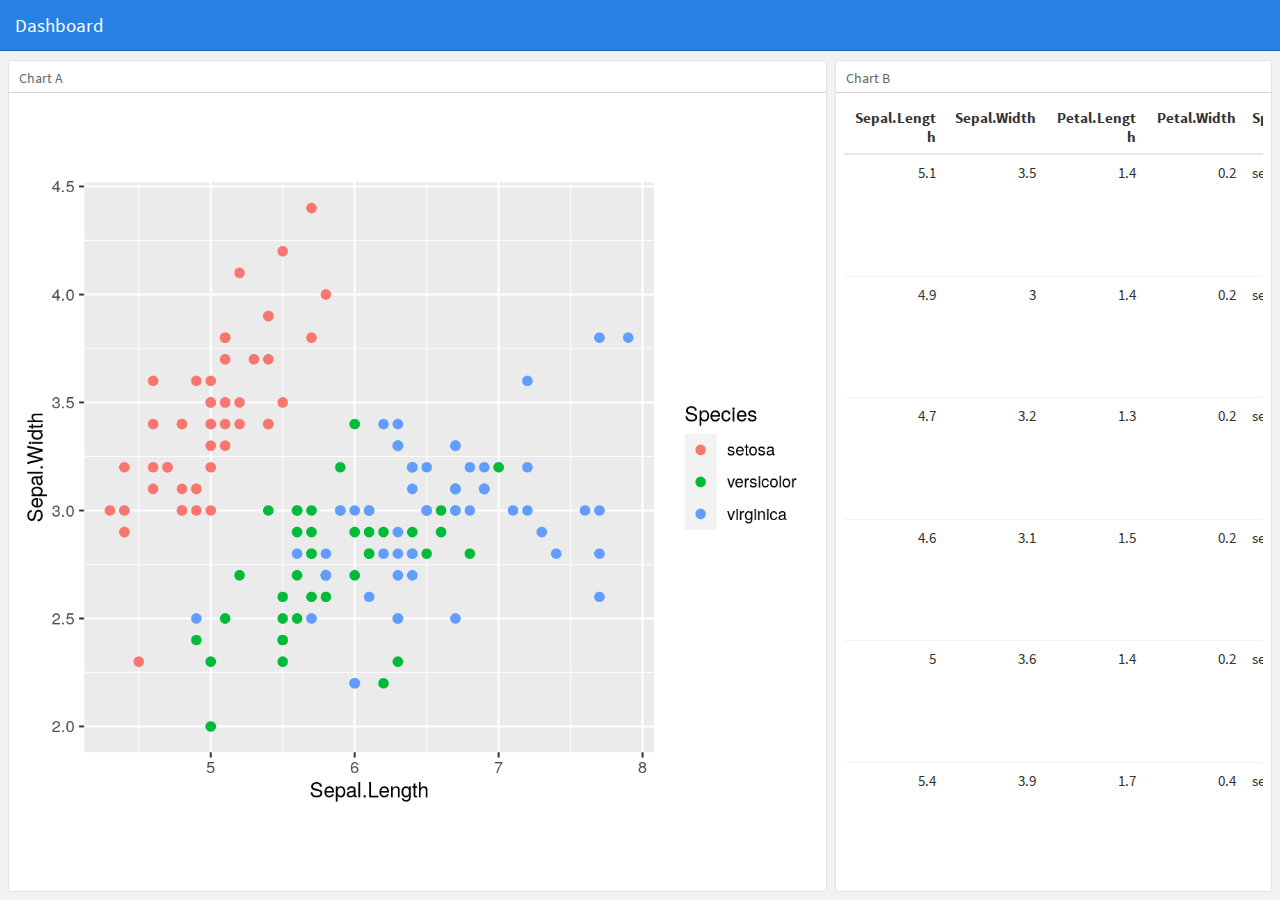
==== commit 28b48462: "Merge branch 'master' of github.com:tillac/flex_auto_test" ====
--- a/flex_test.html
+++ b/flex_test.html
@@ -8,9 +8,9 @@
 
 
 
-<title>Untitled</title>
-
-<meta property="og:title" content="Untitled" />
+<title>Dashboard</title>
+
+<meta property="og:title" content="Dashboard" />
 
 <meta name="viewport" content="width=device-width, initial-scale=1.0, maximum-scale=1.0, user-scalable=no" />
 
@@ -1787,12 +1787,12 @@
 })();
 
 </script>
-<script>!function(e){var t={};function n(r){if(t[r])return t[r].exports;var a=t[r]={i:r,l:!1,exports:{}};return e[r].call(a.exports,a,a.exports,n),a.l=!0,a.exports}n.m=e,n.c=t,n.d=function(e,t,r){n.o(e,t)||Object.defineProperty(e,t,{enumerable:!0,get:r})},n.r=function(e){"undefined"!=typeof Symbol&&Symbol.toStringTag&&Object.defineProperty(e,Symbol.toStringTag,{value:"Module"}),Object.defineProperty(e,"__esModule",{value:!0})},n.t=function(e,t){if(1&t&&(e=n(e)),8&t)return e;if(4&t&&"object"==typeof e&&e&&e.__esModule)return e;var r=Object.create(null);if(n.r(r),Object.defineProperty(r,"default",{enumerable:!0,value:e}),2&t&&"string"!=typeof e)for(var a in e)n.d(r,a,function(t){return e[t]}.bind(null,a));return r},n.n=function(e){var t=e&&e.__esModule?function(){return e.default}:function(){return e};return n.d(t,"a",t),t},n.o=function(e,t){return Object.prototype.hasOwnProperty.call(e,t)},n.p="",n(n.s=20)}([function(e,t,n){e.exports=n(13)()},function(e,t){e.exports=window.React},function(e,t,n){"use strict";Object.defineProperty(t,"__esModule",{value:!0}),t.ReactTableDefaults=void 0;var r=function(e,t){if(Array.isArray(e))return e;if(Symbol.iterator in Object(e))return function(e,t){var n=[],r=!0,a=!1,o=void 0;try{for(var i,l=e[Symbol.iterator]();!(r=(i=l.next()).done)&&(n.push(i.value),!t||n.length!==t);r=!0);}catch(e){a=!0,o=e}finally{try{!r&&l.return&&l.return()}finally{if(a)throw o}}return n}(e,t);throw new TypeError("Invalid attempt to destructure non-iterable instance")},a=Object.assign||function(e){for(var t=1;t<arguments.length;t++){var n=arguments[t];for(var r in n)Object.prototype.hasOwnProperty.call(n,r)&&(e[r]=n[r])}return e},o=function(){function e(e,t){for(var n=0;n<t.length;n++){var r=t[n];r.enumerable=r.enumerable||!1,r.configurable=!0,"value"in r&&(r.writable=!0),Object.defineProperty(e,r.key,r)}}return function(t,n,r){return n&&e(t.prototype,n),r&&e(t,r),t}}(),i=n(1),l=g(i),s=g(n(4)),u=g(n(5)),c=g(n(8)),d=g(n(9)),f=g(n(10)),p=g(n(12));function g(e){return e&&e.__esModule?e:{default:e}}t.ReactTableDefaults=f.default;var b=function(e){function t(e){!function(e,t){if(!(e instanceof t))throw new TypeError("Cannot call a class as a function")}(this,t);var n=function(e,t){if(!e)throw new ReferenceError("this hasn't been initialised - super() hasn't been called");return!t||"object"!=typeof t&&"function"!=typeof t?e:t}(this,(t.__proto__||Object.getPrototypeOf(t)).call(this));return n.getResolvedState=n.getResolvedState.bind(n),n.getDataModel=n.getDataModel.bind(n),n.getSortedData=n.getSortedData.bind(n),n.fireFetchData=n.fireFetchData.bind(n),n.getPropOrState=n.getPropOrState.bind(n),n.getStateOrProp=n.getStateOrProp.bind(n),n.filterData=n.filterData.bind(n),n.sortData=n.sortData.bind(n),n.getMinRows=n.getMinRows.bind(n),n.onPageChange=n.onPageChange.bind(n),n.onPageSizeChange=n.onPageSizeChange.bind(n),n.sortColumn=n.sortColumn.bind(n),n.filterColumn=n.filterColumn.bind(n),n.resizeColumnStart=n.resizeColumnStart.bind(n),n.resizeColumnEnd=n.resizeColumnEnd.bind(n),n.resizeColumnMoving=n.resizeColumnMoving.bind(n),n.state={page:0,pageSize:e.defaultPageSize,sorted:e.defaultSorted,expanded:e.defaultExpanded,filtered:e.defaultFiltered,resized:e.defaultResized,currentlyResizing:!1,skipNextSort:!1},n}return function(e,t){if("function"!=typeof t&&null!==t)throw new TypeError("Super expression must either be null or a function, not "+typeof t);e.prototype=Object.create(t&&t.prototype,{constructor:{value:e,enumerable:!1,writable:!0,configurable:!0}}),t&&(Object.setPrototypeOf?Object.setPrototypeOf(e,t):e.__proto__=t)}(t,e),o(t,[{key:"render",value:function(){var e=this,t=this.getResolvedState(),n=t.children,o=t.className,i=t.style,c=t.getProps,d=t.getTableProps,p=t.getTheadGroupProps,g=t.getTheadGroupTrProps,b=t.getTheadGroupThProps,h=t.getTheadProps,m=t.getTheadTrProps,y=t.getTheadThProps,v=t.getTheadFilterProps,x=t.getTheadFilterTrProps,w=t.getTheadFilterThProps,T=t.getTbodyProps,P=t.getTrGroupProps,O=t.getTrProps,S=t.getTdProps,C=t.getTfootProps,R=t.getTfootTrProps,k=t.getTfootTdProps,j=t.getPaginationProps,E=t.getLoadingProps,N=t.getNoDataProps,z=t.getResizerProps,D=t.showPagination,_=t.showPaginationTop,A=t.showPaginationBottom,F=t.manual,M=t.loadingText,I=t.noDataText,W=t.sortable,L=t.resizable,K=t.filterable,B=t.pivotIDKey,G=t.pivotValKey,H=t.pivotBy,V=t.subRowsKey,J=t.aggregatedKey,U=t.originalKey,q=t.indexKey,X=t.groupedByPivotKey,Y=t.loading,$=t.pageSize,Q=t.page,Z=t.sorted,ee=t.filtered,te=t.resized,ne=t.expanded,re=t.pages,ae=t.onExpandedChange,oe=t.TableComponent,ie=t.TheadComponent,le=t.TbodyComponent,se=t.TrGroupComponent,ue=t.TrComponent,ce=t.ThComponent,de=t.TdComponent,fe=t.TfootComponent,pe=t.PaginationComponent,ge=t.LoadingComponent,be=t.SubComponent,he=t.NoDataComponent,me=t.ResizerComponent,ye=t.ExpanderComponent,ve=t.PivotValueComponent,xe=t.PivotComponent,we=t.AggregatedComponent,Te=t.FilterComponent,Pe=t.PadRowComponent,Oe=t.resolvedData,Se=t.allVisibleColumns,Ce=t.headerGroups,Re=t.hasHeaderGroups,ke=t.sortedData,je=t.currentlyResizing,Ee=$*Q,Ne=Ee+$,ze=F?Oe:ke.slice(Ee,Ne),De=this.getMinRows(),_e=u.default.range(Math.max(De-ze.length,0)),Ae=Se.some((function(e){return e.Footer})),Fe=K||Se.some((function(e){return e.filterable})),Me=function e(t){var n=arguments.length>1&&void 0!==arguments[1]?arguments[1]:[],o=arguments.length>2&&void 0!==arguments[2]?arguments[2]:-1;return[t.map((function(t,i){var l=a({},t,{_viewIndex:++o}),s=n.concat([i]);if(l[V]&&u.default.get(ne,s)){var c=e(l[V],s,o),d=r(c,2);l[V]=d[0],o=d[1]}return l})),o]}(ze),Ie=r(Me,1);ze=Ie[0];var We=Q>0,Le=Q+1<re,Ke=u.default.sum(Se.map((function(e){var t=te.find((function(t){return t.id===e.id}))||{};return u.default.getFirstDefined(t.value,e.width,e.minWidth)}))),Be=-1,Ge=a({},t,{startRow:Ee,endRow:Ne,pageRows:ze,minRows:De,padRows:_e,hasColumnFooter:Ae,canPrevious:We,canNext:Le,rowMinWidth:Ke}),He=function(t,n){var r=function(e){return(te.find((function(t){return t.id===e.id}))||{}).value},o=u.default.sum(t.columns.map((function(e){return e.width||r(e)?0:e.minWidth}))),i=u.default.sum(t.columns.map((function(e){return u.default.getFirstDefined(r(e),e.width,e.minWidth)}))),c=u.default.sum(t.columns.map((function(e){return u.default.getFirstDefined(r(e),e.width,e.maxWidth)}))),d=u.default.splitProps(b(Ge,void 0,t,e)),f=u.default.splitProps(t.getHeaderProps(Ge,void 0,t,e)),p=[t.headerClassName,d.className,f.className],g=a({},t.headerStyle,d.style,f.style),h=a({},d.rest,f.rest),m={flex:o+" 0 auto",width:u.default.asPx(i),maxWidth:u.default.asPx(c)};return l.default.createElement(ce,a({key:n+"-"+t.id,className:(0,s.default)(p),style:a({},g,m)},h),u.default.normalizeComponent(t.Header,{data:ke,column:t}))},Ve=function(t,n){var r=te.find((function(e){return e.id===t.id}))||{},o=Z.find((function(e){return e.id===t.id})),i="function"==typeof t.show?t.show():t.show,c=u.default.getFirstDefined(r.value,t.width,t.minWidth),d=u.default.getFirstDefined(r.value,t.width,t.maxWidth),f=u.default.splitProps(y(Ge,void 0,t,e)),p=u.default.splitProps(t.getHeaderProps(Ge,void 0,t,e)),g=[t.headerClassName,f.className,p.className],b=a({},t.headerStyle,f.style,p.style),h=a({},f.rest,p.rest),m=u.default.getFirstDefined(t.resizable,L,!1),v=m?l.default.createElement(me,a({onMouseDown:function(n){return e.resizeColumnStart(n,t,!1)},onTouchStart:function(n){return e.resizeColumnStart(n,t,!0)}},tt)):null,x=u.default.getFirstDefined(t.sortable,W,!1);return l.default.createElement(ce,a({key:n+"-"+t.id,className:(0,s.default)(g,m&&"rt-resizable-header",o?o.desc?"-sort-desc":"-sort-asc":"",x&&"-cursor-pointer",!i&&"-hidden",H&&H.slice(0,-1).includes(t.id)&&"rt-header-pivot"),style:a({},b,{flex:c+" 0 auto",width:u.default.asPx(c),maxWidth:u.default.asPx(d)}),toggleSort:function(n){x&&e.sortColumn(t,n.shiftKey)}},h),l.default.createElement("div",{className:(0,s.default)(m&&"rt-resizable-header-content")},u.default.normalizeComponent(t.Header,{data:ke,column:t})),v)},Je=function(t,n){var r=te.find((function(e){return e.id===t.id}))||{},o=u.default.getFirstDefined(r.value,t.width,t.minWidth),i=u.default.getFirstDefined(r.value,t.width,t.maxWidth),c=u.default.splitProps(w(Ge,void 0,t,e)),d=u.default.splitProps(t.getHeaderProps(Ge,void 0,t,e)),p=[t.headerClassName,c.className,d.className],g=a({},t.headerStyle,c.style,d.style),b=a({},c.rest,d.rest),h=ee.find((function(e){return e.id===t.id})),m=t.Filter||Te,y=u.default.getFirstDefined(t.filterable,K,!1);return l.default.createElement(ce,a({key:n+"-"+t.id,className:(0,s.default)(p),style:a({},g,{flex:o+" 0 auto",width:u.default.asPx(o),maxWidth:u.default.asPx(i)})},b),y?u.default.normalizeComponent(m,{column:t,filter:h,onChange:function(n){return e.filterColumn(t,n)}},f.default.column.Filter):null)},Ue=function(t,n){var r=P(Ge,void 0,void 0,e),o=u.default.splitProps(O(Ge,void 0,void 0,e));return l.default.createElement(se,a({key:n},r),l.default.createElement(ue,{className:(0,s.default)("-padRow",(ze.length+n)%2?"-even":"-odd",o.className),style:o.style||{}},Se.map(qe)))},qe=function(t,n){var r=te.find((function(e){return e.id===t.id}))||{},o="function"==typeof t.show?t.show():t.show,i=u.default.getFirstDefined(r.value,t.width,t.minWidth),c=i,d=u.default.getFirstDefined(r.value,t.width,t.maxWidth),f=u.default.splitProps(S(Ge,void 0,t,e)),p=u.default.splitProps(t.getProps(Ge,void 0,t,e)),g=[f.className,t.className,p.className],b=a({},f.style,t.style,p.style);return l.default.createElement(de,a({key:n+"-"+t.id,className:(0,s.default)(g,!o&&"hidden"),style:a({},b,{flex:c+" 0 auto",width:u.default.asPx(i),maxWidth:u.default.asPx(d)})},f.rest),u.default.normalizeComponent(Pe))},Xe=function(t,n){var r=te.find((function(e){return e.id===t.id}))||{},o="function"==typeof t.show?t.show():t.show,i=u.default.getFirstDefined(r.value,t.width,t.minWidth),c=u.default.getFirstDefined(r.value,t.width,t.maxWidth),d=u.default.splitProps(k(Ge,void 0,void 0,e)),f=u.default.splitProps(t.getProps(Ge,void 0,t,e)),p=u.default.splitProps(t.getFooterProps(Ge,void 0,t,e)),g=[d.className,t.className,f.className,p.className],b=a({},d.style,t.style,f.style,p.style);return l.default.createElement(de,a({key:n+"-"+t.id,className:(0,s.default)(g,!o&&"hidden"),style:a({},b,{flex:i+" 0 auto",width:u.default.asPx(i),maxWidth:u.default.asPx(c)})},f.rest,d.rest,p.rest),u.default.normalizeComponent(t.Footer,{data:ke,column:t}))},Ye=u.default.splitProps(c(Ge,void 0,void 0,this)),$e=u.default.splitProps(d(Ge,void 0,void 0,this)),Qe=u.default.splitProps(T(Ge,void 0,void 0,this)),Ze=E(Ge,void 0,void 0,this),et=N(Ge,void 0,void 0,this),tt=z(Ge,void 0,void 0,this),nt=function(){var n,r,c,d,f,b,y,w,T,k=(n=u.default.splitProps(j(Ge,void 0,void 0,e)),l.default.createElement(pe,a({},t,{pages:re,canPrevious:We,canNext:Le,onPageChange:e.onPageChange,onPageSizeChange:e.onPageSizeChange,className:n.className,style:n.style},n.rest)));return l.default.createElement("div",a({className:(0,s.default)("ReactTable",o,Ye.className),style:a({},i,Ye.style)},Ye.rest),D&&_?l.default.createElement("div",{className:"pagination-top"},k):null,l.default.createElement(oe,a({className:(0,s.default)($e.className,je?"rt-resizing":""),style:$e.style},$e.rest),Re?(w=u.default.splitProps(p(Ge,void 0,void 0,e)),T=u.default.splitProps(g(Ge,void 0,void 0,e)),l.default.createElement(ie,a({className:(0,s.default)("-headerGroups",w.className),style:a({},w.style,{minWidth:Ke+"px"})},w.rest),l.default.createElement(ue,a({className:T.className,style:T.style},T.rest),Ce.map(He)))):null,(b=u.default.splitProps(h(Ge,void 0,void 0,e)),y=u.default.splitProps(m(Ge,void 0,void 0,e)),l.default.createElement(ie,a({className:(0,s.default)("-header",b.className),style:a({},b.style,{minWidth:Ke+"px"})},b.rest),l.default.createElement(ue,a({className:y.className,style:y.style},y.rest),Se.map(Ve)))),Fe?(d=u.default.splitProps(v(Ge,void 0,void 0,e)),f=u.default.splitProps(x(Ge,void 0,void 0,e)),l.default.createElement(ie,a({className:(0,s.default)("-filters",d.className),style:a({},d.style,{minWidth:Ke+"px"})},d.rest),l.default.createElement(ue,a({className:f.className,style:f.style},f.rest),Se.map(Je)))):null,l.default.createElement(le,a({className:(0,s.default)(Qe.className),style:a({},Qe.style,{minWidth:Ke+"px"})},Qe.rest),ze.map((function(t,n){return function t(n,r){var o=arguments.length>2&&void 0!==arguments[2]?arguments[2]:[],i={original:n[U],row:n,index:n[q],viewIndex:++Be,pageSize:$,page:Q,level:o.length,nestingPath:o.concat([r]),aggregated:n[J],groupedByPivot:n[X],subRows:n[V]},c=u.default.get(ne,i.nestingPath),d=P(Ge,i,void 0,e),f=u.default.splitProps(O(Ge,i,void 0,e));return l.default.createElement(se,a({key:i.nestingPath.join("_")},d),l.default.createElement(ue,a({className:(0,s.default)(f.className,n._viewIndex%2?"-even":"-odd"),style:f.style},f.rest),Se.map((function(t,r){var o=te.find((function(e){return e.id===t.id}))||{},d="function"==typeof t.show?t.show():t.show,f=u.default.getFirstDefined(o.value,t.width,t.minWidth),p=u.default.getFirstDefined(o.value,t.width,t.maxWidth),g=u.default.splitProps(S(Ge,i,t,e)),b=u.default.splitProps(t.getProps(Ge,i,t,e)),h=[g.className,t.className,b.className],m=a({},g.style,t.style,b.style),y=a({},i,{isExpanded:c,column:a({},t),value:i.row[t.id],pivoted:t.pivoted,expander:t.expander,resized:te,show:d,width:f,maxWidth:p,tdProps:g,columnProps:b,classes:h,styles:m}),v=y.value,x=void 0,w=void 0,T=void 0,P=u.default.normalizeComponent(t.Cell,y,v),O=t.Aggregated||(t.aggregate?t.Cell:we),C=t.Expander||ye,R=t.PivotValue||ve,k=xe||function(e){return l.default.createElement("div",null,l.default.createElement(C,e),l.default.createElement(R,e))},j=t.Pivot||k;(y.pivoted||y.expander)&&(y.expandable=!0,x=!0,!y.pivoted||y.subRows||be||(y.expandable=!1)),y.pivoted?(w=i.row[B]===t.id&&y.subRows,T=H.indexOf(t.id)>H.indexOf(i.row[B])&&y.subRows,P=w?u.default.normalizeComponent(j,a({},y,{value:n[G]}),n[G]):T?u.default.normalizeComponent(O,y,v):null):y.aggregated&&(P=u.default.normalizeComponent(O,y,v)),y.expander&&(P=u.default.normalizeComponent(C,y,n[G]),H&&(y.groupedByPivot&&(P=null),y.subRows||be||(P=null)));var E=x?function(t){var n=u.default.clone(ne);return n=c?u.default.set(n,y.nestingPath,!1):u.default.set(n,y.nestingPath,{}),e.setStateWithData({expanded:n},(function(){ae&&ae(n,y.nestingPath,t)}))}:function(){},N={onClick:E};return g.rest.onClick&&(N.onClick=function(e){g.rest.onClick(e,(function(){return E(e)}))}),b.rest.onClick&&(N.onClick=function(e){b.rest.onClick(e,(function(){return E(e)}))}),l.default.createElement(de,a({key:r+"-"+t.id,className:(0,s.default)(h,!d&&"hidden",y.expandable&&"rt-expandable",(w||T)&&"rt-pivot"),style:a({},m,{flex:f+" 0 auto",width:u.default.asPx(f),maxWidth:u.default.asPx(p)})},g.rest,b.rest,N),P)}))),i.subRows&&c&&i.subRows.map((function(e,n){return t(e,n,i.nestingPath)})),be&&!i.subRows&&c&&be(i))}(t,n)})),_e.map(Ue)),Ae?(r=C(Ge,void 0,void 0,e),c=u.default.splitProps(R(Ge,void 0,void 0,e)),l.default.createElement(fe,a({className:r.className,style:a({},r.style,{minWidth:Ke+"px"})},r.rest),l.default.createElement(ue,a({className:(0,s.default)(c.className),style:c.style},c.rest),Se.map(Xe)))):null),D&&A?l.default.createElement("div",{className:"pagination-bottom"},k):null,!ze.length&&l.default.createElement(he,et,u.default.normalizeComponent(I)),l.default.createElement(ge,a({loading:Y,loadingText:M},Ze)))};return n?n(Ge,nt,this):nt()}}]),t}((0,d.default)((0,c.default)(i.Component)));b.propTypes=p.default,b.defaultProps=f.default,t.default=b},function(e,t){e.exports=window.reactR},function(e,t,n){var r;
+<script>!function(e){var t={};function r(n){if(t[n])return t[n].exports;var a=t[n]={i:n,l:!1,exports:{}};return e[n].call(a.exports,a,a.exports,r),a.l=!0,a.exports}r.m=e,r.c=t,r.d=function(e,t,n){r.o(e,t)||Object.defineProperty(e,t,{enumerable:!0,get:n})},r.r=function(e){"undefined"!=typeof Symbol&&Symbol.toStringTag&&Object.defineProperty(e,Symbol.toStringTag,{value:"Module"}),Object.defineProperty(e,"__esModule",{value:!0})},r.t=function(e,t){if(1&t&&(e=r(e)),8&t)return e;if(4&t&&"object"==typeof e&&e&&e.__esModule)return e;var n=Object.create(null);if(r.r(n),Object.defineProperty(n,"default",{enumerable:!0,value:e}),2&t&&"string"!=typeof e)for(var a in e)r.d(n,a,function(t){return e[t]}.bind(null,a));return n},r.n=function(e){var t=e&&e.__esModule?function(){return e.default}:function(){return e};return r.d(t,"a",t),t},r.o=function(e,t){return Object.prototype.hasOwnProperty.call(e,t)},r.p="",r(r.s=20)}([function(e,t,r){e.exports=r(13)()},function(e,t){e.exports=window.React},function(e,t,r){"use strict";Object.defineProperty(t,"__esModule",{value:!0}),t.ReactTableDefaults=void 0;var n=function(e,t){if(Array.isArray(e))return e;if(Symbol.iterator in Object(e))return function(e,t){var r=[],n=!0,a=!1,o=void 0;try{for(var i,l=e[Symbol.iterator]();!(n=(i=l.next()).done)&&(r.push(i.value),!t||r.length!==t);n=!0);}catch(e){a=!0,o=e}finally{try{!n&&l.return&&l.return()}finally{if(a)throw o}}return r}(e,t);throw new TypeError("Invalid attempt to destructure non-iterable instance")},a=Object.assign||function(e){for(var t=1;t<arguments.length;t++){var r=arguments[t];for(var n in r)Object.prototype.hasOwnProperty.call(r,n)&&(e[n]=r[n])}return e},o=function(){function e(e,t){for(var r=0;r<t.length;r++){var n=t[r];n.enumerable=n.enumerable||!1,n.configurable=!0,"value"in n&&(n.writable=!0),Object.defineProperty(e,n.key,n)}}return function(t,r,n){return r&&e(t.prototype,r),n&&e(t,n),t}}(),i=r(1),l=g(i),s=g(r(4)),u=g(r(5)),c=g(r(8)),f=g(r(9)),d=g(r(10)),p=g(r(12));function g(e){return e&&e.__esModule?e:{default:e}}t.ReactTableDefaults=d.default;var h=function(e){function t(e){!function(e,t){if(!(e instanceof t))throw new TypeError("Cannot call a class as a function")}(this,t);var r=function(e,t){if(!e)throw new ReferenceError("this hasn't been initialised - super() hasn't been called");return!t||"object"!=typeof t&&"function"!=typeof t?e:t}(this,(t.__proto__||Object.getPrototypeOf(t)).call(this));return r.getResolvedState=r.getResolvedState.bind(r),r.getDataModel=r.getDataModel.bind(r),r.getSortedData=r.getSortedData.bind(r),r.fireFetchData=r.fireFetchData.bind(r),r.getPropOrState=r.getPropOrState.bind(r),r.getStateOrProp=r.getStateOrProp.bind(r),r.filterData=r.filterData.bind(r),r.sortData=r.sortData.bind(r),r.getMinRows=r.getMinRows.bind(r),r.onPageChange=r.onPageChange.bind(r),r.onPageSizeChange=r.onPageSizeChange.bind(r),r.sortColumn=r.sortColumn.bind(r),r.filterColumn=r.filterColumn.bind(r),r.resizeColumnStart=r.resizeColumnStart.bind(r),r.resizeColumnEnd=r.resizeColumnEnd.bind(r),r.resizeColumnMoving=r.resizeColumnMoving.bind(r),r.state={page:0,pageSize:e.defaultPageSize,sorted:e.defaultSorted,expanded:e.defaultExpanded,filtered:e.defaultFiltered,resized:e.defaultResized,currentlyResizing:!1,skipNextSort:!1},r}return function(e,t){if("function"!=typeof t&&null!==t)throw new TypeError("Super expression must either be null or a function, not "+typeof t);e.prototype=Object.create(t&&t.prototype,{constructor:{value:e,enumerable:!1,writable:!0,configurable:!0}}),t&&(Object.setPrototypeOf?Object.setPrototypeOf(e,t):e.__proto__=t)}(t,e),o(t,[{key:"render",value:function(){var e=this,t=this.getResolvedState(),r=t.children,o=t.className,i=t.style,c=t.getProps,f=t.getTableProps,p=t.getTheadGroupProps,g=t.getTheadGroupTrProps,h=t.getTheadGroupThProps,m=t.getTheadProps,b=t.getTheadTrProps,y=t.getTheadThProps,v=t.getTheadFilterProps,w=t.getTheadFilterTrProps,x=t.getTheadFilterThProps,S=t.getTbodyProps,P=t.getTrGroupProps,C=t.getTrProps,O=t.getTdProps,k=t.getTfootProps,T=t.getTfootTrProps,j=t.getTfootTdProps,E=t.getPaginationProps,R=t.getLoadingProps,N=t.getNoDataProps,A=t.getResizerProps,D=t.showPagination,z=t.showPaginationTop,_=t.showPaginationBottom,F=t.manual,M=t.loadingText,I=t.noDataText,L=t.sortable,W=t.resizable,K=t.filterable,B=t.pivotIDKey,H=t.pivotValKey,G=t.pivotBy,U=t.subRowsKey,V=t.aggregatedKey,J=t.originalKey,$=t.indexKey,q=t.groupedByPivotKey,X=t.loading,Y=t.pageSize,Z=t.page,Q=t.sorted,ee=t.filtered,te=t.resized,re=t.expanded,ne=t.pages,ae=t.onExpandedChange,oe=t.TableComponent,ie=t.TheadComponent,le=t.TbodyComponent,se=t.TrGroupComponent,ue=t.TrComponent,ce=t.ThComponent,fe=t.TdComponent,de=t.TfootComponent,pe=t.PaginationComponent,ge=t.LoadingComponent,he=t.SubComponent,me=t.NoDataComponent,be=t.ResizerComponent,ye=t.ExpanderComponent,ve=t.PivotValueComponent,we=t.PivotComponent,xe=t.AggregatedComponent,Se=t.FilterComponent,Pe=t.PadRowComponent,Ce=t.resolvedData,Oe=t.allVisibleColumns,ke=t.headerGroups,Te=t.hasHeaderGroups,je=t.sortedData,Ee=t.currentlyResizing,Re=Y*Z,Ne=Re+Y,Ae=F?Ce:je.slice(Re,Ne),De=this.getMinRows(),ze=u.default.range(Math.max(De-Ae.length,0)),_e=Oe.some((function(e){return e.Footer})),Fe=K||Oe.some((function(e){return e.filterable})),Me=function e(t){var r=arguments.length>1&&void 0!==arguments[1]?arguments[1]:[],o=arguments.length>2&&void 0!==arguments[2]?arguments[2]:-1;return[t.map((function(t,i){o++;var l=a({},t,{_viewIndex:o}),s=r.concat([i]);if(l[U]&&u.default.get(re,s)){var c=e(l[U],s,o),f=n(c,2);l[U]=f[0],o=f[1]}return l})),o]}(Ae),Ie=n(Me,1);Ae=Ie[0];var Le=Z>0,We=Z+1<ne,Ke=u.default.sum(Oe.map((function(e){var t=te.find((function(t){return t.id===e.id}))||{};return u.default.getFirstDefined(t.value,e.width,e.minWidth)}))),Be=-1,He=a({},t,{startRow:Re,endRow:Ne,pageRows:Ae,minRows:De,padRows:ze,hasColumnFooter:_e,canPrevious:Le,canNext:We,rowMinWidth:Ke}),Ge=function(t,r){var n=function(e){return(te.find((function(t){return t.id===e.id}))||{}).value},o=u.default.sum(t.columns.map((function(e){return e.width||n(e)?0:e.minWidth}))),i=u.default.sum(t.columns.map((function(e){return u.default.getFirstDefined(n(e),e.width,e.minWidth)}))),c=u.default.sum(t.columns.map((function(e){return u.default.getFirstDefined(n(e),e.width,e.maxWidth)}))),f=u.default.splitProps(h(He,void 0,t,e)),d=u.default.splitProps(t.getHeaderProps(He,void 0,t,e)),p=[t.headerClassName,f.className,d.className],g=a({},t.headerStyle,f.style,d.style),m=a({},f.rest,d.rest),b={flex:o+" 0 auto",width:u.default.asPx(i),maxWidth:u.default.asPx(c)};return l.default.createElement(ce,a({key:r+"-"+t.id,className:(0,s.default)(p),style:a({},g,b)},m),u.default.normalizeComponent(t.Header,{data:je,column:t}))},Ue=function(t,r){var n=te.find((function(e){return e.id===t.id}))||{},o=(Q.find((function(e){return e.id===t.id})),"function"==typeof t.show?t.show():t.show),i=u.default.getFirstDefined(n.value,t.width,t.minWidth),c=u.default.getFirstDefined(n.value,t.width,t.maxWidth),f=u.default.splitProps(y(He,void 0,t,e)),d=u.default.splitProps(t.getHeaderProps(He,void 0,t,e)),p=[t.headerClassName,f.className,d.className],g=a({},t.headerStyle,f.style,d.style),h=a({},f.rest,d.rest),m=u.default.getFirstDefined(t.resizable,W,!1),b=m?l.default.createElement(be,a({onMouseDown:function(r){return e.resizeColumnStart(r,t,!1)},onTouchStart:function(r){return e.resizeColumnStart(r,t,!0)}},tt)):null,v=u.default.getFirstDefined(t.sortable,L,!1),w=void 0;return w=m?l.default.createElement("div",{className:"rt-resizable-header-content"},u.default.normalizeComponent(t.Header,{data:je,column:t})):u.default.normalizeComponent(t.Header,{data:je,column:t}),l.default.createElement(ce,a({key:r+"-"+t.id,className:(0,s.default)(p,m&&"rt-resizable-header",v&&"-cursor-pointer",!o&&"-hidden",G&&G.slice(0,-1).includes(t.id)&&"rt-header-pivot"),style:a({},g,{flex:i+" 0 auto",width:u.default.asPx(i),maxWidth:u.default.asPx(c)}),toggleSort:v?function(r){return e.sortColumn(t,r.shiftKey)}:void 0},h),w,b)},Ve=function(t,r){var n=te.find((function(e){return e.id===t.id}))||{},o=u.default.getFirstDefined(n.value,t.width,t.minWidth),i=u.default.getFirstDefined(n.value,t.width,t.maxWidth),c=u.default.splitProps(x(He,void 0,t,e)),f=u.default.splitProps(t.getHeaderProps(He,void 0,t,e)),p=[t.headerClassName,c.className,f.className],g=a({},t.headerStyle,c.style,f.style),h=a({},c.rest,f.rest),m=ee.find((function(e){return e.id===t.id})),b=t.Filter||Se,y=u.default.getFirstDefined(t.filterable,K,!1);return l.default.createElement(fe,a({key:r+"-"+t.id,className:(0,s.default)(p),style:a({},g,{flex:o+" 0 auto",width:u.default.asPx(o),maxWidth:u.default.asPx(i)})},h),y?u.default.normalizeComponent(b,{column:t,filter:m,onChange:function(r){return e.filterColumn(t,r)}},d.default.column.Filter):null)},Je=function(t,r){var n=P(He,void 0,void 0,e),o=u.default.splitProps(C(He,void 0,void 0,e));return l.default.createElement(se,a({key:r},n),l.default.createElement(ue,{className:(0,s.default)("-padRow",o.className),style:o.style||{}},Oe.map($e)))},$e=function(t,r){var n=te.find((function(e){return e.id===t.id}))||{},o="function"==typeof t.show?t.show():t.show,i=u.default.getFirstDefined(n.value,t.width,t.minWidth),c=i,f=u.default.getFirstDefined(n.value,t.width,t.maxWidth),d=u.default.splitProps(O(He,void 0,t,e)),p=u.default.splitProps(t.getProps(He,void 0,t,e)),g=[d.className,t.className,p.className],h=a({},d.style,t.style,p.style);return l.default.createElement(fe,a({key:r+"-"+t.id,className:(0,s.default)(g,!o&&"hidden"),style:a({},h,{flex:c+" 0 auto",width:u.default.asPx(i),maxWidth:u.default.asPx(f)})},d.rest),u.default.normalizeComponent(Pe))},qe=function(t,r){var n=te.find((function(e){return e.id===t.id}))||{},o="function"==typeof t.show?t.show():t.show,i=u.default.getFirstDefined(n.value,t.width,t.minWidth),c=u.default.getFirstDefined(n.value,t.width,t.maxWidth),f=u.default.splitProps(j(He,void 0,void 0,e)),d=u.default.splitProps(t.getProps(He,void 0,t,e)),p=u.default.splitProps(t.getFooterProps(He,void 0,t,e)),g=[f.className,t.footerClassName,d.footerClassName,p.className],h=a({},f.style,t.footerStyle,d.footerStyle,p.style);return l.default.createElement(fe,a({key:r+"-"+t.id,className:(0,s.default)(g,!o&&"hidden"),style:a({},h,{flex:i+" 0 auto",width:u.default.asPx(i),maxWidth:u.default.asPx(c)})},d.rest,f.rest,p.rest),u.default.normalizeComponent(t.Footer,{data:je,column:t}))},Xe=u.default.splitProps(c(He,void 0,void 0,this)),Ye=u.default.splitProps(f(He,void 0,void 0,this)),Ze=u.default.splitProps(S(He,void 0,void 0,this)),Qe=R(He,void 0,void 0,this),et=N(He,void 0,void 0,this),tt=A(He,void 0,void 0,this),rt=function(){var r,n,c,f,d,h,y,x,S,j=(r=u.default.splitProps(E(He,void 0,void 0,e)),l.default.createElement(pe,a({},t,{pages:ne,canPrevious:Le,canNext:We,onPageChange:e.onPageChange,onPageSizeChange:e.onPageSizeChange,className:r.className,style:r.style},r.rest)));return l.default.createElement("div",a({className:(0,s.default)("ReactTable",o,Xe.className),style:a({},i,Xe.style)},Xe.rest),D&&z?l.default.createElement("div",{className:"pagination-top"},j):null,l.default.createElement(oe,a({className:(0,s.default)(Ye.className,Ee?"rt-resizing":""),style:Ye.style},Ye.rest),Te?(x=u.default.splitProps(p(He,void 0,void 0,e)),S=u.default.splitProps(g(He,void 0,void 0,e)),l.default.createElement(ie,a({className:(0,s.default)("-headerGroups",x.className),style:a({},x.style,{minWidth:Ke+"px"})},x.rest),l.default.createElement(ue,a({className:S.className,style:S.style},S.rest),ke.map(Ge)))):null,(h=u.default.splitProps(m(He,void 0,void 0,e)),y=u.default.splitProps(b(He,void 0,void 0,e)),l.default.createElement(ie,a({className:(0,s.default)("-header",h.className),style:a({},h.style,{minWidth:Ke+"px"})},h.rest),l.default.createElement(ue,a({className:y.className,style:y.style},y.rest),Oe.map(Ue)))),Fe?(f=u.default.splitProps(v(He,void 0,void 0,e)),d=u.default.splitProps(w(He,void 0,void 0,e)),l.default.createElement(ie,a({className:(0,s.default)("-filters",f.className),style:a({},f.style,{minWidth:Ke+"px"})},f.rest),l.default.createElement(ue,a({className:d.className,style:d.style},d.rest),Oe.map(Ve)))):null,l.default.createElement(le,a({className:(0,s.default)(Ze.className),style:a({},Ze.style,{minWidth:Ke+"px"})},Ze.rest),Ae.map((function(t,r){return function t(r,n){var o=arguments.length>2&&void 0!==arguments[2]?arguments[2]:[],i={original:r[J],row:r,index:r[$],viewIndex:++Be,pageSize:Y,page:Z,level:o.length,nestingPath:o.concat([n]),aggregated:r[V],groupedByPivot:r[q],subRows:r[U]},c=u.default.get(re,i.nestingPath),f=P(He,i,void 0,e),d=u.default.splitProps(C(He,i,void 0,e));return l.default.createElement(se,a({key:i.nestingPath.join("_")},f),l.default.createElement(ue,a({className:d.className,style:d.style},d.rest),Oe.map((function(t,n){var o=te.find((function(e){return e.id===t.id}))||{},f="function"==typeof t.show?t.show():t.show,d=u.default.getFirstDefined(o.value,t.width,t.minWidth),p=u.default.getFirstDefined(o.value,t.width,t.maxWidth),g=u.default.splitProps(O(He,i,t,e)),h=u.default.splitProps(t.getProps(He,i,t,e)),m=[g.className,t.className,h.className],b=a({},g.style,t.style,h.style),y=a({},i,{isExpanded:c,column:a({},t),value:i.row[t.id],pivoted:t.pivoted,expander:t.expander,resized:te,show:f,width:d,maxWidth:p,tdProps:g,columnProps:h,classes:m,styles:b}),v=y.value,w=void 0,x=void 0,S=void 0,P=u.default.normalizeComponent(t.Cell,y,v),C=t.Aggregated||(t.aggregate?t.Cell:xe),k=t.Expander||ye,T=t.PivotValue||ve,j=we||function(e){return l.default.createElement("div",null,l.default.createElement(k,e),l.default.createElement(T,e))},E=t.Pivot||j;(y.pivoted||y.expander)&&(y.expandable=!0,w=!0,y.pivoted&&!y.subRows&&(y.expandable=!1,w=!1)),y.pivoted?(x=i.row[B]===t.id&&y.subRows,S=G.indexOf(t.id)>G.indexOf(i.row[B])&&y.subRows,P=x?u.default.normalizeComponent(E,a({},y,{value:r[H]}),r[H]):S?u.default.normalizeComponent(C,y,v):null):y.aggregated&&(P=u.default.normalizeComponent(C,y,v)),y.expander&&(P=u.default.normalizeComponent(k,y,r[H]),G&&(y.groupedByPivot&&(P=null),y.subRows||he||(P=null)));var R=w?function(t){var r=u.default.clone(re);return r=c?u.default.set(r,y.nestingPath,!1):u.default.set(r,y.nestingPath,{}),e.setStateWithData({expanded:r},(function(){ae&&ae(r,y.nestingPath,t)}))}:void 0,N={onClick:R};return g.rest.onClick&&(N.onClick=function(e){g.rest.onClick(e,R?function(){return R(e)}:void 0)}),h.rest.onClick&&(N.onClick=function(e){h.rest.onClick(e,R?function(){return R(e)}:void 0)}),l.default.createElement(fe,a({key:n+"-"+t.id,className:(0,s.default)(m,!f&&"hidden",y.expandable&&"rt-expandable",(x||S)&&"rt-pivot"),style:a({},b,{flex:d+" 0 auto",width:u.default.asPx(d),maxWidth:u.default.asPx(p)})},g.rest,h.rest,N),P)}))),i.subRows&&c&&i.subRows.map((function(e,r){return t(e,r,i.nestingPath)})),he&&!i.subRows&&c&&he(i))}(t,r)})),ze.map(Je)),_e?(n=k(He,void 0,void 0,e),c=u.default.splitProps(T(He,void 0,void 0,e)),l.default.createElement(de,a({className:n.className,style:a({},n.style,{minWidth:Ke+"px"})},n.rest),l.default.createElement(ue,a({className:(0,s.default)(c.className),style:c.style},c.rest),Oe.map(qe)))):null),D&&_?l.default.createElement("div",{className:"pagination-bottom"},j):null,!Ae.length&&l.default.createElement(me,et,u.default.normalizeComponent(I)),l.default.createElement(ge,a({loading:X,loadingText:M},Qe)))};return r?r(He,rt,this):rt()}}]),t}((0,f.default)((0,c.default)(i.Component)));h.propTypes=p.default,h.defaultProps=d.default,t.default=h},function(e,t){e.exports=window.reactR},function(e,t,r){var n;
 /*!
   Copyright (c) 2017 Jed Watson.
   Licensed under the MIT License (MIT), see
   http://jedwatson.github.io/classnames
-*/!function(){"use strict";var n={}.hasOwnProperty;function a(){for(var e=[],t=0;t<arguments.length;t++){var r=arguments[t];if(r){var o=typeof r;if("string"===o||"number"===o)e.push(r);else if(Array.isArray(r)&&r.length){var i=a.apply(null,r);i&&e.push(i)}else if("object"===o)for(var l in r)n.call(r,l)&&r[l]&&e.push(l)}}return e.join(" ")}e.exports?(a.default=a,e.exports=a):void 0===(r=function(){return a}.apply(t,[]))||(e.exports=r)}()},function(e,t,n){"use strict";Object.defineProperty(t,"__esModule",{value:!0});var r=Object.assign||function(e){for(var t=1;t<arguments.length;t++){var n=arguments[t];for(var r in n)Object.prototype.hasOwnProperty.call(n,r)&&(e[r]=n[r])}return e},a=i(n(1)),o=i(n(4));function i(e){return e&&e.__esModule?e:{default:e}}function l(e,t){var n={};for(var r in e)t.indexOf(r)>=0||Object.prototype.hasOwnProperty.call(e,r)&&(n[r]=e[r]);return n}function s(e){return Array.isArray(e)}function u(e){return function e(t){var n=arguments.length>1&&void 0!==arguments[1]?arguments[1]:[];if(s(t))for(var r=0;r<t.length;r++)e(t[r],n);else n.push(t);return n}(e).join(".").replace(/\[/g,".").replace(/\]/g,"").split(".")}t.default={get:function(e,t,n){if(!t)return e;var r=u(t),a=void 0;try{a=r.reduce((function(e,t){return e[t]}),e)}catch(e){}return void 0!==a?a:n},set:function(){var e=arguments.length>0&&void 0!==arguments[0]?arguments[0]:{},t=arguments[1],n=arguments[2],r=u(t),a=void 0,o=e;for(;(a=r.shift())&&r.length;)o[a]||(o[a]={}),o=o[a];return o[a]=n,e},takeRight:function(e,t){var n=t>e.length?0:e.length-t;return e.slice(n)},last:function(e){return e[e.length-1]},orderBy:function(e,t,n,r){return e.sort((function(e,a){for(var o=0;o<t.length;o++){var i=t[o],l=!1===n[o]||"desc"===n[o],s=i(e,a);if(s)return l?-s:s}return n[0]?e[r]-a[r]:a[r]-e[r]}))},range:function(e){for(var t=[],n=0;n<e;n++)t.push(e);return t},remove:function(e,t){return e.filter((function(n,r){return!!t(n)&&(e.splice(r,1),!0)}))},clone:function(e){try{return JSON.parse(JSON.stringify(e,(function(e,t){return"function"==typeof t?t.toString():t})))}catch(t){return e}},getFirstDefined:function(){for(var e=arguments.length,t=Array(e),n=0;n<e;n++)t[n]=arguments[n];for(var r=0;r<t.length;r++)if(void 0!==t[r])return t[r]},sum:function(e){return e.reduce((function(e,t){return e+t}),0)},makeTemplateComponent:function(e,t){if(!t)throw new Error("No displayName found for template component:",e);var n=function(t){var n=t.children,i=t.className,s=l(t,["children","className"]);return a.default.createElement("div",r({className:(0,o.default)(e,i)},s),n)};return n.displayName=t,n},groupBy:function(e,t){return e.reduce((function(e,n,r){var a="function"==typeof t?t(n,r):n[t];return e[a]=s(e[a])?e[a]:[],e[a].push(n),e}),{})},isArray:s,splitProps:function(e){var t=e.className,n=e.style,r=l(e,["className","style"]);return{className:t,style:n,rest:r||{}}},compactObject:function(e){var t={};for(var n in e)e.hasOwnProperty(n)&&void 0!==e[n]&&void 0!==e[n]&&(t[n]=e[n]);return t},isSortingDesc:function(e){return!("desc"!==e.sort&&!0!==e.desc&&!1!==e.asc)},normalizeComponent:function(e){var t=arguments.length>1&&void 0!==arguments[1]?arguments[1]:{},n=arguments.length>2&&void 0!==arguments[2]?arguments[2]:e;return"function"==typeof e?Object.getPrototypeOf(e).isReactComponent?a.default.createElement(e,t):e(t):n},asPx:function(e){return e=Number(e),Number.isNaN(e)?null:e+"px"}}},function(e,t,n){"use strict";e.exports=function(e){var t=[];return t.toString=function(){return this.map((function(t){var n=function(e,t){var n=e[1]||"",r=e[3];if(!r)return n;if(t&&"function"==typeof btoa){var a=(i=r,"/*# sourceMappingURL=data:application/json;charset=utf-8;base64,"+btoa(unescape(encodeURIComponent(JSON.stringify(i))))+" */"),o=r.sources.map((function(e){return"/*# sourceURL="+r.sourceRoot+e+" */"}));return[n].concat(o).concat([a]).join("\n")}var i;return[n].join("\n")}(t,e);return t[2]?"@media "+t[2]+"{"+n+"}":n})).join("")},t.i=function(e,n){"string"==typeof e&&(e=[[null,e,""]]);for(var r={},a=0;a<this.length;a++){var o=this[a][0];null!=o&&(r[o]=!0)}for(a=0;a<e.length;a++){var i=e[a];null!=i[0]&&r[i[0]]||(n&&!i[2]?i[2]=n:n&&(i[2]="("+i[2]+") and ("+n+")"),t.push(i))}},t}},function(e,t,n){var r,a,o={},i=(r=function(){return window&&document&&document.all&&!window.atob},function(){return void 0===a&&(a=r.apply(this,arguments)),a}),l=function(e,t){return t?t.querySelector(e):document.querySelector(e)},s=function(e){var t={};return function(e,n){if("function"==typeof e)return e();if(void 0===t[e]){var r=l.call(this,e,n);if(window.HTMLIFrameElement&&r instanceof window.HTMLIFrameElement)try{r=r.contentDocument.head}catch(e){r=null}t[e]=r}return t[e]}}(),u=null,c=0,d=[],f=n(17);function p(e,t){for(var n=0;n<e.length;n++){var r=e[n],a=o[r.id];if(a){a.refs++;for(var i=0;i<a.parts.length;i++)a.parts[i](r.parts[i]);for(;i<r.parts.length;i++)a.parts.push(v(r.parts[i],t))}else{var l=[];for(i=0;i<r.parts.length;i++)l.push(v(r.parts[i],t));o[r.id]={id:r.id,refs:1,parts:l}}}}function g(e,t){for(var n=[],r={},a=0;a<e.length;a++){var o=e[a],i=t.base?o[0]+t.base:o[0],l={css:o[1],media:o[2],sourceMap:o[3]};r[i]?r[i].parts.push(l):n.push(r[i]={id:i,parts:[l]})}return n}function b(e,t){var n=s(e.insertInto);if(!n)throw new Error("Couldn't find a style target. This probably means that the value for the 'insertInto' parameter is invalid.");var r=d[d.length-1];if("top"===e.insertAt)r?r.nextSibling?n.insertBefore(t,r.nextSibling):n.appendChild(t):n.insertBefore(t,n.firstChild),d.push(t);else if("bottom"===e.insertAt)n.appendChild(t);else{if("object"!=typeof e.insertAt||!e.insertAt.before)throw new Error("[Style Loader]\n\n Invalid value for parameter 'insertAt' ('options.insertAt') found.\n Must be 'top', 'bottom', or Object.\n (https://github.com/webpack-contrib/style-loader#insertat)\n");var a=s(e.insertAt.before,n);n.insertBefore(t,a)}}function h(e){if(null===e.parentNode)return!1;e.parentNode.removeChild(e);var t=d.indexOf(e);t>=0&&d.splice(t,1)}function m(e){var t=document.createElement("style");if(void 0===e.attrs.type&&(e.attrs.type="text/css"),void 0===e.attrs.nonce){var r=function(){0;return n.nc}();r&&(e.attrs.nonce=r)}return y(t,e.attrs),b(e,t),t}function y(e,t){Object.keys(t).forEach((function(n){e.setAttribute(n,t[n])}))}function v(e,t){var n,r,a,o;if(t.transform&&e.css){if(!(o="function"==typeof t.transform?t.transform(e.css):t.transform.default(e.css)))return function(){};e.css=o}if(t.singleton){var i=c++;n=u||(u=m(t)),r=T.bind(null,n,i,!1),a=T.bind(null,n,i,!0)}else e.sourceMap&&"function"==typeof URL&&"function"==typeof URL.createObjectURL&&"function"==typeof URL.revokeObjectURL&&"function"==typeof Blob&&"function"==typeof btoa?(n=function(e){var t=document.createElement("link");return void 0===e.attrs.type&&(e.attrs.type="text/css"),e.attrs.rel="stylesheet",y(t,e.attrs),b(e,t),t}(t),r=O.bind(null,n,t),a=function(){h(n),n.href&&URL.revokeObjectURL(n.href)}):(n=m(t),r=P.bind(null,n),a=function(){h(n)});return r(e),function(t){if(t){if(t.css===e.css&&t.media===e.media&&t.sourceMap===e.sourceMap)return;r(e=t)}else a()}}e.exports=function(e,t){if("undefined"!=typeof DEBUG&&DEBUG&&"object"!=typeof document)throw new Error("The style-loader cannot be used in a non-browser environment");(t=t||{}).attrs="object"==typeof t.attrs?t.attrs:{},t.singleton||"boolean"==typeof t.singleton||(t.singleton=i()),t.insertInto||(t.insertInto="head"),t.insertAt||(t.insertAt="bottom");var n=g(e,t);return p(n,t),function(e){for(var r=[],a=0;a<n.length;a++){var i=n[a];(l=o[i.id]).refs--,r.push(l)}e&&p(g(e,t),t);for(a=0;a<r.length;a++){var l;if(0===(l=r[a]).refs){for(var s=0;s<l.parts.length;s++)l.parts[s]();delete o[l.id]}}}};var x,w=(x=[],function(e,t){return x[e]=t,x.filter(Boolean).join("\n")});function T(e,t,n,r){var a=n?"":r.css;if(e.styleSheet)e.styleSheet.cssText=w(t,a);else{var o=document.createTextNode(a),i=e.childNodes;i[t]&&e.removeChild(i[t]),i.length?e.insertBefore(o,i[t]):e.appendChild(o)}}function P(e,t){var n=t.css,r=t.media;if(r&&e.setAttribute("media",r),e.styleSheet)e.styleSheet.cssText=n;else{for(;e.firstChild;)e.removeChild(e.firstChild);e.appendChild(document.createTextNode(n))}}function O(e,t,n){var r=n.css,a=n.sourceMap,o=void 0===t.convertToAbsoluteUrls&&a;(t.convertToAbsoluteUrls||o)&&(r=f(r)),a&&(r+="\n/*# sourceMappingURL=data:application/json;base64,"+btoa(unescape(encodeURIComponent(JSON.stringify(a))))+" */");var i=new Blob([r],{type:"text/css"}),l=e.href;e.href=URL.createObjectURL(i),l&&URL.revokeObjectURL(l)}},function(e,t,n){"use strict";Object.defineProperty(t,"__esModule",{value:!0});var r=function(){function e(e,t){for(var n=0;n<t.length;n++){var r=t[n];r.enumerable=r.enumerable||!1,r.configurable=!0,"value"in r&&(r.writable=!0),Object.defineProperty(e,r.key,r)}}return function(t,n,r){return n&&e(t.prototype,n),r&&e(t,r),t}}();t.default=function(e){return function(e){function t(){return function(e,t){if(!(e instanceof t))throw new TypeError("Cannot call a class as a function")}(this,t),function(e,t){if(!e)throw new ReferenceError("this hasn't been initialised - super() hasn't been called");return!t||"object"!=typeof t&&"function"!=typeof t?e:t}(this,(t.__proto__||Object.getPrototypeOf(t)).apply(this,arguments))}return function(e,t){if("function"!=typeof t&&null!==t)throw new TypeError("Super expression must either be null or a function, not "+typeof t);e.prototype=Object.create(t&&t.prototype,{constructor:{value:e,enumerable:!1,writable:!0,configurable:!0}}),t&&(Object.setPrototypeOf?Object.setPrototypeOf(e,t):e.__proto__=t)}(t,e),r(t,[{key:"componentWillMount",value:function(){this.setStateWithData(this.getDataModel(this.getResolvedState()))}},{key:"componentDidMount",value:function(){this.fireFetchData()}},{key:"componentWillReceiveProps",value:function(e,t){var n=this.getResolvedState(),r=this.getResolvedState(e,t);["sorted","filtered","resized","expanded"].forEach((function(e){var t="default"+(e.charAt(0).toUpperCase()+e.slice(1));JSON.stringify(n[t])!==JSON.stringify(r[t])&&(r[e]=r[t])}));["sortable","filterable","resizable"].forEach((function(e){if(n[e]!==r[e]){var t=e.replace("able","")+"ed",a="default"+(t.charAt(0).toUpperCase()+t.slice(1));r[t]=r[a]}})),n.data===r.data&&n.columns===r.columns&&n.pivotBy===r.pivotBy&&n.sorted===r.sorted&&n.filtered===r.filtered||this.setStateWithData(this.getDataModel(r))}},{key:"setStateWithData",value:function(e,t){var n=this,r=this.getResolvedState(),a=this.getResolvedState({},e),o=a.freezeWhenExpanded;if(a.frozen=!1,o)for(var i=Object.keys(a.expanded),l=0;l<i.length;l++)if(a.expanded[i[l]]){a.frozen=!0;break}return(r.frozen&&!a.frozen||r.sorted!==a.sorted||r.filtered!==a.filtered||r.showFilters!==a.showFilters||!a.frozen&&r.resolvedData!==a.resolvedData)&&((r.sorted!==a.sorted&&this.props.collapseOnSortingChange||r.filtered!==a.filtered||r.showFilters!==a.showFilters||r.sortedData&&!a.frozen&&r.resolvedData!==a.resolvedData&&this.props.collapseOnDataChange)&&(a.expanded={}),Object.assign(a,this.getSortedData(a))),r.filtered!==a.filtered&&(a.page=0),a.sortedData&&(a.pages=a.manual?a.pages:Math.ceil(a.sortedData.length/a.pageSize),a.page=Math.max(a.page>=a.pages?a.pages-1:a.page,0)),this.setState(a,(function(){t&&t(),r.page===a.page&&r.pageSize===a.pageSize&&r.sorted===a.sorted&&r.filtered===a.filtered||n.fireFetchData()}))}}]),t}(e)}},function(e,t,n){"use strict";Object.defineProperty(t,"__esModule",{value:!0});var r=function(e,t){if(Array.isArray(e))return e;if(Symbol.iterator in Object(e))return function(e,t){var n=[],r=!0,a=!1,o=void 0;try{for(var i,l=e[Symbol.iterator]();!(r=(i=l.next()).done)&&(n.push(i.value),!t||n.length!==t);r=!0);}catch(e){a=!0,o=e}finally{try{!r&&l.return&&l.return()}finally{if(a)throw o}}return n}(e,t);throw new TypeError("Invalid attempt to destructure non-iterable instance")},a="function"==typeof Symbol&&"symbol"==typeof Symbol.iterator?function(e){return typeof e}:function(e){return e&&"function"==typeof Symbol&&e.constructor===Symbol&&e!==Symbol.prototype?"symbol":typeof e},o=Object.assign||function(e){for(var t=1;t<arguments.length;t++){var n=arguments[t];for(var r in n)Object.prototype.hasOwnProperty.call(n,r)&&(e[r]=n[r])}return e},i=function(){function e(e,t){for(var n=0;n<t.length;n++){var r=t[n];r.enumerable=r.enumerable||!1,r.configurable=!0,"value"in r&&(r.writable=!0),Object.defineProperty(e,r.key,r)}}return function(t,n,r){return n&&e(t.prototype,n),r&&e(t,r),t}}(),l=u(n(1)),s=u(n(5));function u(e){return e&&e.__esModule?e:{default:e}}function c(e,t,n){return t in e?Object.defineProperty(e,t,{value:n,enumerable:!0,configurable:!0,writable:!0}):e[t]=n,e}function d(e){if(Array.isArray(e)){for(var t=0,n=Array(e.length);t<e.length;t++)n[t]=e[t];return n}return Array.from(e)}t.default=function(e){return function(e){function t(){return function(e,t){if(!(e instanceof t))throw new TypeError("Cannot call a class as a function")}(this,t),function(e,t){if(!e)throw new ReferenceError("this hasn't been initialised - super() hasn't been called");return!t||"object"!=typeof t&&"function"!=typeof t?e:t}(this,(t.__proto__||Object.getPrototypeOf(t)).apply(this,arguments))}return function(e,t){if("function"!=typeof t&&null!==t)throw new TypeError("Super expression must either be null or a function, not "+typeof t);e.prototype=Object.create(t&&t.prototype,{constructor:{value:e,enumerable:!1,writable:!0,configurable:!0}}),t&&(Object.setPrototypeOf?Object.setPrototypeOf(e,t):e.__proto__=t)}(t,e),i(t,[{key:"getResolvedState",value:function(e,t){return o({},s.default.compactObject(this.state),s.default.compactObject(this.props),s.default.compactObject(t),s.default.compactObject(e))}},{key:"getDataModel",value:function(e){var t=this,n=e.columns,i=e.pivotBy,u=void 0===i?[]:i,f=e.data,p=e.pivotIDKey,g=e.pivotValKey,b=e.subRowsKey,h=e.aggregatedKey,m=e.nestingLevelKey,y=e.originalKey,v=e.indexKey,x=e.groupedByPivotKey,w=e.SubComponent,T=!1;n.forEach((function(e){e.columns&&(T=!0)}));var P=[].concat(d(n)),O=n.find((function(e){return e.expander||e.columns&&e.columns.some((function(e){return e.expander}))}));O&&!O.expander&&(O=O.columns.find((function(e){return e.expander}))),w&&!O&&(P=[O={expander:!0}].concat(d(P)));var S=function(e,n){var r=function(e,n){var r=void 0;if((r=e.expander?o({},t.props.column,t.props.expanderDefaults,e):o({},t.props.column,e)).maxWidth<r.minWidth&&(r.minWidth=r.maxWidth),n&&(r.parentColumn=n),"string"==typeof r.accessor){var i=function(){r.id=r.id||r.accessor;var e=r.accessor;return r.accessor=function(t){return s.default.get(t,e)},{v:r}}();if("object"===(void 0===i?"undefined":a(i)))return i.v}if(r.accessor&&!r.id)throw console.warn(r),new Error("A column id is required if using a non-string accessor for column above.");return r.accessor||(r.accessor=function(e){}),r}(e,n);return C.push(r),r},C=[],R=P.map((function(e,t){return e.columns?o({},e,{columns:e.columns.map((function(t){return S(t,e)}))}):S(e)})).slice(),k=[],j=(R=(R=R.map((function(e,t){if(e.columns){var n=e.columns.filter((function(e){return!(u.indexOf(e.id)>-1)&&s.default.getFirstDefined(e.show,!0)}));return o({},e,{columns:n})}return e}))).filter((function(e){return e.columns?e.columns.length:!(u.indexOf(e.id)>-1)&&s.default.getFirstDefined(e.show,!0)}))).findIndex((function(e){return e.pivot}));u.length&&function(){var e=[];u.forEach((function(t){var n=C.find((function(e){return e.id===t}));n&&e.push(n)}));var n=e.reduce((function(e,t){return e&&e===t.parentColumn&&t.parentColumn}),e[0].parentColumn),r=T&&n.Header,a={Header:r=r||function(){return l.default.createElement("strong",null,"Pivoted")},columns:e.map((function(e){return o({},t.props.pivotDefaults,e,{pivoted:!0})}))};j>=0?(a=o({},R[j],a),R.splice(j,1,a)):R.unshift(a)}();var E=[],N=[],z=function(e,n){E.push(o({},t.props.column,n,{columns:e})),N=[]};R.forEach((function(e,t){if(e.columns)return k=k.concat(e.columns),N.length>0&&z(N),void z(e.columns,e);k.push(e),N.push(e)})),T&&N.length>0&&z(N);var D=f.map((function(e,t){return function e(t,n){var r,a=arguments.length>2&&void 0!==arguments[2]?arguments[2]:0,o=(c(r={},y,t),c(r,v,n),c(r,b,t[b]),c(r,m,a),r);return C.forEach((function(e){e.expander||(o[e.id]=e.accessor(t))})),o[b]&&(o[b]=o[b].map((function(t,n){return e(t,n,a+1)}))),o}(e,t)})),_=function(e){var t={};return A.forEach((function(n){var r=e.map((function(e){return e[n.id]}));t[n.id]=n.aggregate(r,e)})),t},A=k.filter((function(e){return!e.expander&&e.aggregate}));return u.length&&(D=function e(t,n){var a=arguments.length>2&&void 0!==arguments[2]?arguments[2]:0;if(a===n.length)return t;var i=Object.entries(s.default.groupBy(t,n[a])).map((function(e){var t,o=r(e,2),i=o[0],l=o[1];return c(t={},p,n[a]),c(t,g,i),c(t,n[a],i),c(t,b,l),c(t,m,a),c(t,x,!0),t}));return i=i.map((function(t){var r,i=e(t[b],n,a+1);return o({},t,(c(r={},b,i),c(r,h,!0),r),_(i))}))}(D,u)),o({},e,{resolvedData:D,allVisibleColumns:k,headerGroups:E,allDecoratedColumns:C,hasHeaderGroups:T})}},{key:"getSortedData",value:function(e){var t=e.manual,n=e.sorted,r=e.filtered,a=e.defaultFilterMethod,o=e.resolvedData,i=e.allVisibleColumns,l=e.allDecoratedColumns,s={};return l.filter((function(e){return e.sortMethod})).forEach((function(e){s[e.id]=e.sortMethod})),{sortedData:t?o:this.sortData(this.filterData(o,r,a,i),n,s)}}},{key:"fireFetchData",value:function(){this.props.onFetchData(this.getResolvedState(),this)}},{key:"getPropOrState",value:function(e){return s.default.getFirstDefined(this.props[e],this.state[e])}},{key:"getStateOrProp",value:function(e){return s.default.getFirstDefined(this.state[e],this.props[e])}},{key:"filterData",value:function(e,t,n,r){var a=this,i=e;return t.length&&(i=(i=t.reduce((function(e,t){var a=r.find((function(e){return e.id===t.id}));if(!a||!1===a.filterable)return e;var o=a.filterMethod||n;return a.filterAll?o(t,e,a):e.filter((function(e){return o(t,e,a)}))}),i)).map((function(e){return e[a.props.subRowsKey]?o({},e,c({},a.props.subRowsKey,a.filterData(e[a.props.subRowsKey],t,n,r))):e})).filter((function(e){return!e[a.props.subRowsKey]||e[a.props.subRowsKey].length>0}))),i}},{key:"sortData",value:function(e,t){var n=this,r=arguments.length>2&&void 0!==arguments[2]?arguments[2]:{};if(!t.length)return e;var a=(this.props.orderByMethod||s.default.orderBy)(e,t.map((function(e){return r[e.id]?function(t,n){return r[e.id](t[e.id],n[e.id],e.desc)}:function(t,r){return n.props.defaultSortMethod(t[e.id],r[e.id],e.desc)}})),t.map((function(e){return!e.desc})),this.props.indexKey);return a.forEach((function(e){e[n.props.subRowsKey]&&(e[n.props.subRowsKey]=n.sortData(e[n.props.subRowsKey],t,r))})),a}},{key:"getMinRows",value:function(){return s.default.getFirstDefined(this.props.minRows,this.getStateOrProp("pageSize"))}},{key:"onPageChange",value:function(e){var t=this.props,n=t.onPageChange,r=t.collapseOnPageChange,a={page:e};r&&(a.expanded={}),this.setStateWithData(a,(function(){n&&n(e)}))}},{key:"onPageSizeChange",value:function(e){var t=this.props.onPageSizeChange,n=this.getResolvedState(),r=n.pageSize*n.page,a=Math.floor(r/e);this.setStateWithData({pageSize:e,page:a},(function(){t&&t(e,a)}))}},{key:"sortColumn",value:function(e,t){var n=this.getResolvedState(),r=n.sorted,a=n.skipNextSort,o=n.defaultSortDesc,i=e.hasOwnProperty("defaultSortDesc")?e.defaultSortDesc:o,l=!i;if(a)this.setStateWithData({skipNextSort:!1});else{var u=this.props.onSortedChange,c=s.default.clone(r||[]).map((function(e){return e.desc=s.default.isSortingDesc(e),e}));if(s.default.isArray(e))!function(){var n=c.findIndex((function(t){return t.id===e[0].id}));n>-1?(c[n].desc===l?t?c.splice(n,e.length):e.forEach((function(e,t){c[n+t].desc=i})):e.forEach((function(e,t){c[n+t].desc=l})),t||(c=c.slice(n,e.length))):c=t?c.concat(e.map((function(e){return{id:e.id,desc:i}}))):e.map((function(e){return{id:e.id,desc:i}}))}();else{var d=c.findIndex((function(t){return t.id===e.id}));if(d>-1){var f=c[d];f.desc===l?t?c.splice(d,1):(f.desc=i,c=[f]):(f.desc=l,t||(c=[f]))}else t?c.push({id:e.id,desc:i}):c=[{id:e.id,desc:i}]}this.setStateWithData({page:!r.length&&c.length||!t?0:this.state.page,sorted:c},(function(){u&&u(c,e,t)}))}}},{key:"filterColumn",value:function(e,t){var n=this.getResolvedState().filtered,r=this.props.onFilteredChange,a=(n||[]).filter((function(t){if(t.id!==e.id)return!0}));""!==t&&a.push({id:e.id,value:t}),this.setStateWithData({filtered:a},(function(){r&&r(a,e,t)}))}},{key:"resizeColumnStart",value:function(e,t,n){var r=this;e.stopPropagation();var a=e.target.parentElement.getBoundingClientRect().width,o=void 0;o=n?e.changedTouches[0].pageX:e.pageX,this.trapEvents=!0,this.setStateWithData({currentlyResizing:{id:t.id,startX:o,parentWidth:a}},(function(){n?(document.addEventListener("touchmove",r.resizeColumnMoving),document.addEventListener("touchcancel",r.resizeColumnEnd),document.addEventListener("touchend",r.resizeColumnEnd)):(document.addEventListener("mousemove",r.resizeColumnMoving),document.addEventListener("mouseup",r.resizeColumnEnd),document.addEventListener("mouseleave",r.resizeColumnEnd))}))}},{key:"resizeColumnMoving",value:function(e){e.stopPropagation();var t=this.props.onResizedChange,n=this.getResolvedState(),r=n.resized,a=n.currentlyResizing,o=r.filter((function(e){return e.id!==a.id})),i=void 0;"touchmove"===e.type?i=e.changedTouches[0].pageX:"mousemove"===e.type&&(i=e.pageX);var l=Math.max(a.parentWidth+i-a.startX,11);o.push({id:a.id,value:l}),this.setStateWithData({resized:o},(function(){t&&t(o,e)}))}},{key:"resizeColumnEnd",value:function(e){e.stopPropagation();var t="touchend"===e.type||"touchcancel"===e.type;t&&(document.removeEventListener("touchmove",this.resizeColumnMoving),document.removeEventListener("touchcancel",this.resizeColumnEnd),document.removeEventListener("touchend",this.resizeColumnEnd)),document.removeEventListener("mousemove",this.resizeColumnMoving),document.removeEventListener("mouseup",this.resizeColumnEnd),document.removeEventListener("mouseleave",this.resizeColumnEnd),t||this.setStateWithData({skipNextSort:!0,currentlyResizing:!1})}}]),t}(e)}},function(e,t,n){"use strict";Object.defineProperty(t,"__esModule",{value:!0});var r=Object.assign||function(e){for(var t=1;t<arguments.length;t++){var n=arguments[t];for(var r in n)Object.prototype.hasOwnProperty.call(n,r)&&(e[r]=n[r])}return e},a=s(n(1)),o=s(n(4)),i=s(n(5)),l=s(n(11));function s(e){return e&&e.__esModule?e:{default:e}}function u(e,t){var n={};for(var r in e)t.indexOf(r)>=0||Object.prototype.hasOwnProperty.call(e,r)&&(n[r]=e[r]);return n}var c=function(){return{}};t.default={data:[],loading:!1,showPagination:!0,showPaginationTop:!1,showPaginationBottom:!0,showPageSizeOptions:!0,pageSizeOptions:[5,10,20,25,50,100],defaultPageSize:20,showPageJump:!0,collapseOnSortingChange:!0,collapseOnPageChange:!0,collapseOnDataChange:!0,freezeWhenExpanded:!1,sortable:!0,resizable:!0,filterable:!1,defaultSortDesc:!1,defaultSorted:[],defaultFiltered:[],defaultResized:[],defaultExpanded:{},defaultFilterMethod:function(e,t,n){var r=e.pivotId||e.id;return void 0===t[r]||String(t[r]).startsWith(e.value)},defaultSortMethod:function(e,t,n){return t=null==t?"":t,(e="string"==typeof(e=null==e?"":e)?e.toLowerCase():e)>(t="string"==typeof t?t.toLowerCase():t)?1:e<t?-1:0},onPageChange:void 0,onPageSizeChange:void 0,onSortedChange:void 0,onFilteredChange:void 0,onResizedChange:void 0,onExpandedChange:void 0,pivotBy:void 0,pivotValKey:"_pivotVal",pivotIDKey:"_pivotID",subRowsKey:"_subRows",aggregatedKey:"_aggregated",nestingLevelKey:"_nestingLevel",originalKey:"_original",indexKey:"_index",groupedByPivotKey:"_groupedByPivot",onFetchData:function(){return null},className:"",style:{},getProps:c,getTableProps:c,getTheadGroupProps:c,getTheadGroupTrProps:c,getTheadGroupThProps:c,getTheadProps:c,getTheadTrProps:c,getTheadThProps:c,getTheadFilterProps:c,getTheadFilterTrProps:c,getTheadFilterThProps:c,getTbodyProps:c,getTrGroupProps:c,getTrProps:c,getTdProps:c,getTfootProps:c,getTfootTrProps:c,getTfootTdProps:c,getPaginationProps:c,getLoadingProps:c,getNoDataProps:c,getResizerProps:c,column:{Cell:void 0,Header:void 0,Footer:void 0,Aggregated:void 0,Pivot:void 0,PivotValue:void 0,Expander:void 0,Filter:void 0,sortable:void 0,resizable:void 0,filterable:void 0,show:!0,minWidth:100,className:"",style:{},getProps:c,aggregate:void 0,headerClassName:"",headerStyle:{},getHeaderProps:c,footerClassName:"",footerStyle:{},getFooterProps:c,filterMethod:void 0,filterAll:!1,sortMethod:void 0},expanderDefaults:{sortable:!1,resizable:!1,filterable:!1,width:35},pivotDefaults:{},previousText:"Previous",nextText:"Next",loadingText:"Loading...",noDataText:"No rows found",pageText:"Page",ofText:"of",rowsText:"rows",TableComponent:i.default.makeTemplateComponent("rt-table","Table"),TheadComponent:i.default.makeTemplateComponent("rt-thead","Thead"),TbodyComponent:i.default.makeTemplateComponent("rt-tbody","Tbody"),TrGroupComponent:i.default.makeTemplateComponent("rt-tr-group","TrGroup"),TrComponent:i.default.makeTemplateComponent("rt-tr","Tr"),ThComponent:function(e){var t=e.toggleSort,n=e.className,i=e.children,l=u(e,["toggleSort","className","children"]);return a.default.createElement("div",r({className:(0,o.default)(n,"rt-th"),onClick:function(e){t&&t(e)}},l),i)},TdComponent:i.default.makeTemplateComponent("rt-td","Td"),TfootComponent:i.default.makeTemplateComponent("rt-tfoot","Tfoot"),FilterComponent:function(e){var t=e.filter,n=e.onChange;return a.default.createElement("input",{type:"text",style:{width:"100%"},value:t?t.value:"",onChange:function(e){return n(e.target.value)}})},ExpanderComponent:function(e){var t=e.isExpanded;return a.default.createElement("div",{className:(0,o.default)("rt-expander",t&&"-open")},"•")},PivotValueComponent:function(e){var t=e.subRows,n=e.value;return a.default.createElement("span",null,n," ",t&&"("+t.length+")")},AggregatedComponent:function(e){var t=e.subRows,n=e.column,r=t.filter((function(e){return void 0!==e[n.id]})).map((function(e,r){return a.default.createElement("span",{key:r},e[n.id],r<t.length-1?", ":"")}));return a.default.createElement("span",null,r)},PivotComponent:void 0,PaginationComponent:l.default,PreviousComponent:void 0,NextComponent:void 0,LoadingComponent:function(e){var t=e.className,n=e.loading,i=e.loadingText,l=u(e,["className","loading","loadingText"]);return a.default.createElement("div",r({className:(0,o.default)("-loading",{"-active":n},t)},l),a.default.createElement("div",{className:"-loading-inner"},i))},NoDataComponent:i.default.makeTemplateComponent("rt-noData","NoData"),ResizerComponent:i.default.makeTemplateComponent("rt-resizer","Resizer"),PadRowComponent:function(){return a.default.createElement("span",null," ")}}},function(e,t,n){"use strict";Object.defineProperty(t,"__esModule",{value:!0});var r=function(){function e(e,t){for(var n=0;n<t.length;n++){var r=t[n];r.enumerable=r.enumerable||!1,r.configurable=!0,"value"in r&&(r.writable=!0),Object.defineProperty(e,r.key,r)}}return function(t,n,r){return n&&e(t.prototype,n),r&&e(t,r),t}}(),a=Object.assign||function(e){for(var t=1;t<arguments.length;t++){var n=arguments[t];for(var r in n)Object.prototype.hasOwnProperty.call(n,r)&&(e[r]=n[r])}return e},o=n(1),i=s(o),l=s(n(4));function s(e){return e&&e.__esModule?e:{default:e}}var u=function(e){return i.default.createElement("button",a({type:"button"},e,{className:"-btn"}),e.children)},c=function(e){function t(e){!function(e,t){if(!(e instanceof t))throw new TypeError("Cannot call a class as a function")}(this,t);var n=function(e,t){if(!e)throw new ReferenceError("this hasn't been initialised - super() hasn't been called");return!t||"object"!=typeof t&&"function"!=typeof t?e:t}(this,(t.__proto__||Object.getPrototypeOf(t)).call(this));return n.getSafePage=n.getSafePage.bind(n),n.changePage=n.changePage.bind(n),n.applyPage=n.applyPage.bind(n),n.state={page:e.page},n}return function(e,t){if("function"!=typeof t&&null!==t)throw new TypeError("Super expression must either be null or a function, not "+typeof t);e.prototype=Object.create(t&&t.prototype,{constructor:{value:e,enumerable:!1,writable:!0,configurable:!0}}),t&&(Object.setPrototypeOf?Object.setPrototypeOf(e,t):e.__proto__=t)}(t,e),r(t,[{key:"componentWillReceiveProps",value:function(e){this.setState({page:e.page})}},{key:"getSafePage",value:function(e){return isNaN(e)&&(e=this.props.page),Math.min(Math.max(e,0),this.props.pages-1)}},{key:"changePage",value:function(e){e=this.getSafePage(e),this.setState({page:e}),this.props.page!==e&&this.props.onPageChange(e)}},{key:"applyPage",value:function(e){e&&e.preventDefault();var t=this.state.page;this.changePage(""===t?this.props.page:t)}},{key:"render",value:function(){var e=this,t=this.props,n=t.pages,r=t.page,a=t.showPageSizeOptions,o=t.pageSizeOptions,s=t.pageSize,c=t.showPageJump,d=t.canPrevious,f=t.canNext,p=t.onPageSizeChange,g=t.className,b=t.PreviousComponent,h=void 0===b?u:b,m=t.NextComponent,y=void 0===m?u:m;return i.default.createElement("div",{className:(0,l.default)(g,"-pagination"),style:this.props.paginationStyle},i.default.createElement("div",{className:"-previous"},i.default.createElement(h,{onClick:function(t){d&&e.changePage(r-1)},disabled:!d},this.props.previousText)),i.default.createElement("div",{className:"-center"},i.default.createElement("span",{className:"-pageInfo"},this.props.pageText," ",c?i.default.createElement("div",{className:"-pageJump"},i.default.createElement("input",{type:""===this.state.page?"text":"number",onChange:function(t){var n=t.target.value,r=n-1;if(""===n)return e.setState({page:n});e.setState({page:e.getSafePage(r)})},value:""===this.state.page?"":this.state.page+1,onBlur:this.applyPage,onKeyPress:function(t){13!==t.which&&13!==t.keyCode||e.applyPage()}})):i.default.createElement("span",{className:"-currentPage"},r+1)," ",this.props.ofText," ",i.default.createElement("span",{className:"-totalPages"},n||1)),a&&i.default.createElement("span",{className:"select-wrap -pageSizeOptions"},i.default.createElement("select",{onChange:function(e){return p(Number(e.target.value))},value:s},o.map((function(t,n){return i.default.createElement("option",{key:n,value:t},t," ",e.props.rowsText)}))))),i.default.createElement("div",{className:"-next"},i.default.createElement(y,{onClick:function(t){f&&e.changePage(r+1)},disabled:!f},this.props.nextText)))}}]),t}(o.Component);t.default=c},function(e,t,n){"use strict";Object.defineProperty(t,"__esModule",{value:!0});var r,a=n(0),o=(r=a)&&r.__esModule?r:{default:r};t.default={data:o.default.array,loading:o.default.bool,showPagination:o.default.bool,showPaginationTop:o.default.bool,showPaginationBottom:o.default.bool,showPageSizeOptions:o.default.bool,pageSizeOptions:o.default.array,defaultPageSize:o.default.number,showPageJump:o.default.bool,collapseOnSortingChange:o.default.bool,collapseOnPageChange:o.default.bool,collapseOnDataChange:o.default.bool,freezeWhenExpanded:o.default.bool,sortable:o.default.bool,resizable:o.default.bool,filterable:o.default.bool,defaultSortDesc:o.default.bool,defaultSorted:o.default.array,defaultFiltered:o.default.array,defaultResized:o.default.array,defaultExpanded:o.default.object,defaultFilterMethod:o.default.func,defaultSortMethod:o.default.func,onPageChange:o.default.func,onPageSizeChange:o.default.func,onSortedChange:o.default.func,onFilteredChange:o.default.func,onResizedChange:o.default.func,onExpandedChange:o.default.func,pivotBy:o.default.array,pivotValKey:o.default.string,pivotIDKey:o.default.string,subRowsKey:o.default.string,aggregatedKey:o.default.string,nestingLevelKey:o.default.string,originalKey:o.default.string,indexKey:o.default.string,groupedByPivotKey:o.default.string,onFetchData:o.default.func,className:o.default.string,style:o.default.object,getProps:o.default.object,getTableProps:o.default.object,getTheadGroupProps:o.default.object,getTheadGroupTrProps:o.default.object,getTheadGroupThProps:o.default.object,getTheadProps:o.default.object,getTheadTrProps:o.default.object,getTheadThProps:o.default.object,getTheadFilterProps:o.default.object,getTheadFilterTrProps:o.default.object,getTheadFilterThProps:o.default.object,getTbodyProps:o.default.object,getTrGroupProps:o.default.object,getTrProps:o.default.object,getTdProps:o.default.object,getTfootProps:o.default.object,getTfootTrProps:o.default.object,getTfootTdProps:o.default.object,getPaginationProps:o.default.object,getLoadingProps:o.default.object,getNoDataProps:o.default.object,getResizerProps:o.default.object,columns:o.default.shape({Cell:o.default.oneOfType([o.default.element,o.default.string,o.default.func]),Header:o.default.oneOfType([o.default.element,o.default.string,o.default.func]),Footer:o.default.oneOfType([o.default.element,o.default.string,o.default.func]),Aggregated:o.default.oneOfType([o.default.element,o.default.string,o.default.func]),Pivot:o.default.oneOfType([o.default.element,o.default.string,o.default.func]),PivotValue:o.default.oneOfType([o.default.element,o.default.string,o.default.func]),Expander:o.default.oneOfType([o.default.element,o.default.string,o.default.func]),Filter:o.default.oneOfType([o.default.element,o.default.func]),sortable:o.default.bool,resizable:o.default.bool,filterable:o.default.bool,show:o.default.bool,minWidth:o.default.number,className:o.default.string,style:o.default.object,getProps:o.default.object,aggregate:o.default.func,headerClassName:o.default.string,headerStyle:o.default.object,getHeaderProps:o.default.object,footerClassName:o.default.string,footerStyle:o.default.object,getFooterProps:o.default.object,filterMethod:o.default.func,filterAll:o.default.bool,sortMethod:o.default.func}),expanderDefaults:o.default.shape({sortable:o.default.bool,resizable:o.default.bool,filterable:o.default.bool,width:o.default.number}),pivotDefaults:o.default.object,previousText:o.default.string,nextText:o.default.string,loadingText:o.default.string,noDataText:o.default.string,pageText:o.default.string,ofText:o.default.string,rowsText:o.default.string,TableComponent:o.default.element,TheadComponent:o.default.element,TbodyComponent:o.default.element,TrGroupComponent:o.default.element,TrComponent:o.default.element,ThComponent:o.default.element,TdComponent:o.default.element,TfootComponent:o.default.element,FilterComponent:o.default.element,ExpanderComponent:o.default.element,PivotValueComponent:o.default.element,AggregatedComponent:o.default.element,PivotComponent:o.default.element,PaginationComponent:o.default.element,PreviousComponent:o.default.element,NextComponent:o.default.element,LoadingComponent:o.default.element,NoDataComponent:o.default.element,ResizerComponent:o.default.element,PadRowComponent:o.default.element}},function(e,t,n){"use strict";var r=n(14);function a(){}function o(){}o.resetWarningCache=a,e.exports=function(){function e(e,t,n,a,o,i){if(i!==r){var l=new Error("Calling PropTypes validators directly is not supported by the `prop-types` package. Use PropTypes.checkPropTypes() to call them. Read more at http://fb.me/use-check-prop-types");throw l.name="Invariant Violation",l}}function t(){return e}e.isRequired=e;var n={array:e,bool:e,func:e,number:e,object:e,string:e,symbol:e,any:e,arrayOf:t,element:e,elementType:e,instanceOf:t,node:e,objectOf:t,oneOf:t,oneOfType:t,shape:t,exact:t,checkPropTypes:o,resetWarningCache:a};return n.PropTypes=n,n}},function(e,t,n){"use strict";e.exports="SECRET_DO_NOT_PASS_THIS_OR_YOU_WILL_BE_FIRED"},function(e,t,n){var r=n(16);"string"==typeof r&&(r=[[e.i,r,""]]);var a={hmr:!0,transform:void 0,insertInto:void 0};n(7)(r,a);r.locals&&(e.exports=r.locals)},function(e,t,n){(e.exports=n(6)(!1)).push([e.i,".ReactTable {\r\n  position: relative;\r\n  display: -webkit-box;\r\n  display: -ms-flexbox;\r\n  display: flex;\r\n  -webkit-box-orient: vertical;\r\n  -webkit-box-direction: normal;\r\n  -ms-flex-direction: column;\r\n  flex-direction: column;\r\n  border: 1px solid rgba(0, 0, 0, 0.1);\r\n}\r\n.ReactTable * {\r\n  -webkit-box-sizing: border-box;\r\n          box-sizing: border-box;\r\n}\r\n.ReactTable .rt-table {\r\n  -webkit-box-flex: 1;\r\n  -ms-flex: auto 1;\r\n  flex: auto 1;\r\n  display: -webkit-box;\r\n  display: -ms-flexbox;\r\n  display: flex;\r\n  -webkit-box-orient: vertical;\r\n  -webkit-box-direction: normal;\r\n  -ms-flex-direction: column;\r\n  flex-direction: column;\r\n  -webkit-box-align: stretch;\r\n  -ms-flex-align: stretch;\r\n  align-items: stretch;\r\n  width: 100%;\r\n  border-collapse: collapse;\r\n  overflow: auto;\r\n}\r\n.ReactTable .rt-thead {\r\n  -webkit-box-flex: 1;\r\n  -ms-flex: 1 0 auto;\r\n  flex: 1 0 auto;\r\n  display: -webkit-box;\r\n  display: -ms-flexbox;\r\n  display: flex;\r\n  -webkit-box-orient: vertical;\r\n  -webkit-box-direction: normal;\r\n  -ms-flex-direction: column;\r\n  flex-direction: column;\r\n  -webkit-user-select: none;\r\n  -moz-user-select: none;\r\n  -ms-user-select: none;\r\n  user-select: none;\r\n}\r\n.ReactTable .rt-thead.-headerGroups {\r\n  background: rgba(0, 0, 0, 0.03);\r\n  border-bottom: 1px solid rgba(0, 0, 0, 0.05);\r\n}\r\n.ReactTable .rt-thead.-filters {\r\n  border-bottom: 1px solid rgba(0, 0, 0, 0.05);\r\n}\r\n.ReactTable .rt-thead.-filters input,\r\n.ReactTable .rt-thead.-filters select {\r\n  border: 1px solid rgba(0, 0, 0, 0.1);\r\n  background: #fff;\r\n  padding: 5px 7px;\r\n  font-size: inherit;\r\n  border-radius: 3px;\r\n  font-weight: normal;\r\n  outline: none;\r\n}\r\n.ReactTable .rt-thead.-filters .rt-th {\r\n  border-right: 1px solid rgba(0, 0, 0, 0.02);\r\n}\r\n.ReactTable .rt-thead.-header {\r\n  -webkit-box-shadow: 0 2px 15px 0 rgba(0, 0, 0, 0.15);\r\n          box-shadow: 0 2px 15px 0 rgba(0, 0, 0, 0.15);\r\n}\r\n.ReactTable .rt-thead .rt-tr {\r\n  text-align: center;\r\n}\r\n.ReactTable .rt-thead .rt-th,\r\n.ReactTable .rt-thead .rt-td {\r\n  padding: 5px 5px;\r\n  line-height: normal;\r\n  position: relative;\r\n  border-right: 1px solid rgba(0, 0, 0, 0.05);\r\n  -webkit-transition: -webkit-box-shadow 0.3s cubic-bezier(0.175, 0.885, 0.32, 1.275);\r\n  transition: -webkit-box-shadow 0.3s cubic-bezier(0.175, 0.885, 0.32, 1.275);\r\n  transition: box-shadow 0.3s cubic-bezier(0.175, 0.885, 0.32, 1.275);\r\n  transition: box-shadow 0.3s cubic-bezier(0.175, 0.885, 0.32, 1.275), -webkit-box-shadow 0.3s cubic-bezier(0.175, 0.885, 0.32, 1.275);\r\n  -webkit-box-shadow: inset 0 0 0 0 transparent;\r\n          box-shadow: inset 0 0 0 0 transparent;\r\n}\r\n.ReactTable .rt-thead .rt-th.-sort-asc,\r\n.ReactTable .rt-thead .rt-td.-sort-asc {\r\n  -webkit-box-shadow: inset 0 3px 0 0 rgba(0, 0, 0, 0.6);\r\n          box-shadow: inset 0 3px 0 0 rgba(0, 0, 0, 0.6);\r\n}\r\n.ReactTable .rt-thead .rt-th.-sort-desc,\r\n.ReactTable .rt-thead .rt-td.-sort-desc {\r\n  -webkit-box-shadow: inset 0 -3px 0 0 rgba(0, 0, 0, 0.6);\r\n          box-shadow: inset 0 -3px 0 0 rgba(0, 0, 0, 0.6);\r\n}\r\n.ReactTable .rt-thead .rt-th.-cursor-pointer,\r\n.ReactTable .rt-thead .rt-td.-cursor-pointer {\r\n  cursor: pointer;\r\n}\r\n.ReactTable .rt-thead .rt-th:last-child,\r\n.ReactTable .rt-thead .rt-td:last-child {\r\n  border-right: 0;\r\n}\r\n.ReactTable .rt-thead .rt-resizable-header {\r\n  overflow: visible;\r\n}\r\n.ReactTable .rt-thead .rt-resizable-header:last-child {\r\n  overflow: hidden;\r\n}\r\n.ReactTable .rt-thead .rt-resizable-header-content {\r\n  overflow: hidden;\r\n  text-overflow: ellipsis;\r\n}\r\n.ReactTable .rt-thead .rt-header-pivot {\r\n  border-right-color: #f7f7f7;\r\n}\r\n.ReactTable .rt-thead .rt-header-pivot:after,\r\n.ReactTable .rt-thead .rt-header-pivot:before {\r\n  left: 100%;\r\n  top: 50%;\r\n  border: solid transparent;\r\n  content: ' ';\r\n  height: 0;\r\n  width: 0;\r\n  position: absolute;\r\n  pointer-events: none;\r\n}\r\n.ReactTable .rt-thead .rt-header-pivot:after {\r\n  border-color: rgba(255, 255, 255, 0);\r\n  border-left-color: #fff;\r\n  border-width: 8px;\r\n  margin-top: -8px;\r\n}\r\n.ReactTable .rt-thead .rt-header-pivot:before {\r\n  border-color: rgba(102, 102, 102, 0);\r\n  border-left-color: #f7f7f7;\r\n  border-width: 10px;\r\n  margin-top: -10px;\r\n}\r\n.ReactTable .rt-tbody {\r\n  -webkit-box-flex: 99999;\r\n  -ms-flex: 99999 1 auto;\r\n  flex: 99999 1 auto;\r\n  display: -webkit-box;\r\n  display: -ms-flexbox;\r\n  display: flex;\r\n  -webkit-box-orient: vertical;\r\n  -webkit-box-direction: normal;\r\n  -ms-flex-direction: column;\r\n  flex-direction: column;\r\n  overflow: auto;\r\n}\r\n.ReactTable .rt-tbody .rt-tr-group {\r\n  border-bottom: solid 1px rgba(0, 0, 0, 0.05);\r\n}\r\n.ReactTable .rt-tbody .rt-tr-group:last-child {\r\n  border-bottom: 0;\r\n}\r\n.ReactTable .rt-tbody .rt-td {\r\n  border-right: 1px solid rgba(0, 0, 0, 0.02);\r\n}\r\n.ReactTable .rt-tbody .rt-td:last-child {\r\n  border-right: 0;\r\n}\r\n.ReactTable .rt-tbody .rt-expandable {\r\n  cursor: pointer;\r\n}\r\n.ReactTable .rt-tr-group {\r\n  -webkit-box-flex: 1;\r\n  -ms-flex: 1 0 auto;\r\n  flex: 1 0 auto;\r\n  display: -webkit-box;\r\n  display: -ms-flexbox;\r\n  display: flex;\r\n  -webkit-box-orient: vertical;\r\n  -webkit-box-direction: normal;\r\n  -ms-flex-direction: column;\r\n  flex-direction: column;\r\n  -webkit-box-align: stretch;\r\n  -ms-flex-align: stretch;\r\n  align-items: stretch;\r\n}\r\n.ReactTable .rt-tr {\r\n  -webkit-box-flex: 1;\r\n  -ms-flex: 1 0 auto;\r\n  flex: 1 0 auto;\r\n  display: -webkit-inline-box;\r\n  display: -ms-inline-flexbox;\r\n  display: inline-flex;\r\n}\r\n.ReactTable .rt-th,\r\n.ReactTable .rt-td {\r\n  -webkit-box-flex: 1;\r\n  -ms-flex: 1 0 0px;\r\n  flex: 1 0 0;\r\n  white-space: nowrap;\r\n  text-overflow: ellipsis;\r\n  padding: 7px 5px;\r\n  overflow: hidden;\r\n  -webkit-transition: 0.3s ease;\r\n  transition: 0.3s ease;\r\n  -webkit-transition-property: width, min-width, padding, opacity;\r\n  transition-property: width, min-width, padding, opacity;\r\n}\r\n.ReactTable .rt-th.-hidden,\r\n.ReactTable .rt-td.-hidden {\r\n  width: 0 !important;\r\n  min-width: 0 !important;\r\n  padding: 0 !important;\r\n  border: 0 !important;\r\n  opacity: 0 !important;\r\n}\r\n.ReactTable .rt-expander {\r\n  display: inline-block;\r\n  position: relative;\r\n  margin: 0;\r\n  color: transparent;\r\n  margin: 0 10px;\r\n}\r\n.ReactTable .rt-expander:after {\r\n  content: '';\r\n  position: absolute;\r\n  width: 0;\r\n  height: 0;\r\n  top: 50%;\r\n  left: 50%;\r\n  -webkit-transform: translate(-50%, -50%) rotate(-90deg);\r\n  transform: translate(-50%, -50%) rotate(-90deg);\r\n  border-left: 5.04px solid transparent;\r\n  border-right: 5.04px solid transparent;\r\n  border-top: 7px solid rgba(0, 0, 0, 0.8);\r\n  -webkit-transition: all 0.3s cubic-bezier(0.175, 0.885, 0.32, 1.275);\r\n  transition: all 0.3s cubic-bezier(0.175, 0.885, 0.32, 1.275);\r\n  cursor: pointer;\r\n}\r\n.ReactTable .rt-expander.-open:after {\r\n  -webkit-transform: translate(-50%, -50%) rotate(0);\r\n  transform: translate(-50%, -50%) rotate(0);\r\n}\r\n.ReactTable .rt-resizer {\r\n  display: inline-block;\r\n  position: absolute;\r\n  width: 36px;\r\n  top: 0;\r\n  bottom: 0;\r\n  right: -18px;\r\n  cursor: col-resize;\r\n  z-index: 10;\r\n}\r\n.ReactTable .rt-tfoot {\r\n  -webkit-box-flex: 1;\r\n  -ms-flex: 1 0 auto;\r\n  flex: 1 0 auto;\r\n  display: -webkit-box;\r\n  display: -ms-flexbox;\r\n  display: flex;\r\n  -webkit-box-orient: vertical;\r\n  -webkit-box-direction: normal;\r\n  -ms-flex-direction: column;\r\n  flex-direction: column;\r\n  -webkit-box-shadow: 0 0 15px 0 rgba(0, 0, 0, 0.15);\r\n          box-shadow: 0 0 15px 0 rgba(0, 0, 0, 0.15);\r\n}\r\n.ReactTable .rt-tfoot .rt-td {\r\n  border-right: 1px solid rgba(0, 0, 0, 0.05);\r\n}\r\n.ReactTable .rt-tfoot .rt-td:last-child {\r\n  border-right: 0;\r\n}\r\n.ReactTable.-striped .rt-tr.-odd {\r\n  background: rgba(0, 0, 0, 0.03);\r\n}\r\n.ReactTable.-highlight .rt-tbody .rt-tr:not(.-padRow):hover {\r\n  background: rgba(0, 0, 0, 0.05);\r\n}\r\n.ReactTable .-pagination {\r\n  z-index: 1;\r\n  display: -webkit-box;\r\n  display: -ms-flexbox;\r\n  display: flex;\r\n  -webkit-box-pack: justify;\r\n  -ms-flex-pack: justify;\r\n  justify-content: space-between;\r\n  -webkit-box-align: stretch;\r\n  -ms-flex-align: stretch;\r\n  align-items: stretch;\r\n  -ms-flex-wrap: wrap;\r\n  flex-wrap: wrap;\r\n  padding: 3px;\r\n  -webkit-box-shadow: 0 0 15px 0 rgba(0, 0, 0, 0.1);\r\n          box-shadow: 0 0 15px 0 rgba(0, 0, 0, 0.1);\r\n  border-top: 2px solid rgba(0, 0, 0, 0.1);\r\n}\r\n.ReactTable .-pagination input,\r\n.ReactTable .-pagination select {\r\n  border: 1px solid rgba(0, 0, 0, 0.1);\r\n  background: #fff;\r\n  padding: 5px 7px;\r\n  font-size: inherit;\r\n  border-radius: 3px;\r\n  font-weight: normal;\r\n  outline: none;\r\n}\r\n.ReactTable .-pagination .-btn {\r\n  -webkit-appearance: none;\r\n  -moz-appearance: none;\r\n  appearance: none;\r\n  display: block;\r\n  width: 100%;\r\n  height: 100%;\r\n  border: 0;\r\n  border-radius: 3px;\r\n  padding: 6px;\r\n  font-size: 1em;\r\n  color: rgba(0, 0, 0, 0.6);\r\n  background: rgba(0, 0, 0, 0.1);\r\n  -webkit-transition: all 0.1s ease;\r\n  transition: all 0.1s ease;\r\n  cursor: pointer;\r\n  outline: none;\r\n}\r\n.ReactTable .-pagination .-btn[disabled] {\r\n  opacity: 0.5;\r\n  cursor: default;\r\n}\r\n.ReactTable .-pagination .-btn:not([disabled]):hover {\r\n  background: rgba(0, 0, 0, 0.3);\r\n  color: #fff;\r\n}\r\n.ReactTable .-pagination .-previous,\r\n.ReactTable .-pagination .-next {\r\n  -webkit-box-flex: 1;\r\n  -ms-flex: 1;\r\n  flex: 1;\r\n  text-align: center;\r\n}\r\n.ReactTable .-pagination .-center {\r\n  -webkit-box-flex: 1.5;\r\n  -ms-flex: 1.5;\r\n  flex: 1.5;\r\n  text-align: center;\r\n  margin-bottom: 0;\r\n  display: -webkit-box;\r\n  display: -ms-flexbox;\r\n  display: flex;\r\n  -webkit-box-orient: horizontal;\r\n  -webkit-box-direction: normal;\r\n  -ms-flex-direction: row;\r\n  flex-direction: row;\r\n  -ms-flex-wrap: wrap;\r\n  flex-wrap: wrap;\r\n  -webkit-box-align: center;\r\n  -ms-flex-align: center;\r\n  align-items: center;\r\n  -ms-flex-pack: distribute;\r\n  justify-content: space-around;\r\n}\r\n.ReactTable .-pagination .-pageInfo {\r\n  display: inline-block;\r\n  margin: 3px 10px;\r\n  white-space: nowrap;\r\n}\r\n.ReactTable .-pagination .-pageJump {\r\n  display: inline-block;\r\n}\r\n.ReactTable .-pagination .-pageJump input {\r\n  width: 70px;\r\n  text-align: center;\r\n}\r\n.ReactTable .-pagination .-pageSizeOptions {\r\n  margin: 3px 10px;\r\n}\r\n.ReactTable .rt-noData {\r\n  display: block;\r\n  position: absolute;\r\n  left: 50%;\r\n  top: 50%;\r\n  -webkit-transform: translate(-50%, -50%);\r\n  transform: translate(-50%, -50%);\r\n  background: rgba(255, 255, 255, 0.8);\r\n  -webkit-transition: all 0.3s ease;\r\n  transition: all 0.3s ease;\r\n  z-index: 1;\r\n  pointer-events: none;\r\n  padding: 20px;\r\n  color: rgba(0, 0, 0, 0.5);\r\n}\r\n.ReactTable .-loading {\r\n  display: block;\r\n  position: absolute;\r\n  left: 0;\r\n  right: 0;\r\n  top: 0;\r\n  bottom: 0;\r\n  background: rgba(255, 255, 255, 0.8);\r\n  -webkit-transition: all 0.3s ease;\r\n  transition: all 0.3s ease;\r\n  z-index: -1;\r\n  opacity: 0;\r\n  pointer-events: none;\r\n}\r\n.ReactTable .-loading > div {\r\n  position: absolute;\r\n  display: block;\r\n  text-align: center;\r\n  width: 100%;\r\n  top: 50%;\r\n  left: 0;\r\n  font-size: 15px;\r\n  color: rgba(0, 0, 0, 0.6);\r\n  -webkit-transform: translateY(-52%);\r\n  transform: translateY(-52%);\r\n  -webkit-transition: all 0.3s cubic-bezier(0.25, 0.46, 0.45, 0.94);\r\n  transition: all 0.3s cubic-bezier(0.25, 0.46, 0.45, 0.94);\r\n}\r\n.ReactTable .-loading.-active {\r\n  opacity: 1;\r\n  z-index: 2;\r\n  pointer-events: all;\r\n}\r\n.ReactTable .-loading.-active > div {\r\n  -webkit-transform: translateY(50%);\r\n  transform: translateY(50%);\r\n}\r\n.ReactTable .rt-resizing .rt-th,\r\n.ReactTable .rt-resizing .rt-td {\r\n  -webkit-transition: none !important;\r\n  transition: none !important;\r\n  cursor: col-resize;\r\n  -webkit-user-select: none;\r\n  -moz-user-select: none;\r\n  -ms-user-select: none;\r\n  user-select: none;\r\n}\r\n",""])},function(e,t){e.exports=function(e){var t="undefined"!=typeof window&&window.location;if(!t)throw new Error("fixUrls requires window.location");if(!e||"string"!=typeof e)return e;var n=t.protocol+"//"+t.host,r=n+t.pathname.replace(/\/[^\/]*$/,"/");return e.replace(/url\s*\(((?:[^)(]|\((?:[^)(]+|\([^)(]*\))*\))*)\)/gi,(function(e,t){var a,o=t.trim().replace(/^"(.*)"$/,(function(e,t){return t})).replace(/^'(.*)'$/,(function(e,t){return t}));return/^(#|data:|http:\/\/|https:\/\/|file:\/\/\/|\s*$)/i.test(o)?e:(a=0===o.indexOf("//")?o:0===o.indexOf("/")?n+o:r+o.replace(/^\.\//,""),"url("+JSON.stringify(a)+")")}))}},function(e,t,n){var r=n(19);"string"==typeof r&&(r=[[e.i,r,""]]);var a={hmr:!0,transform:void 0,insertInto:void 0};n(7)(r,a);r.locals&&(e.exports=r.locals)},function(e,t,n){(e.exports=n(6)(!1)).push([e.i,".ReactTable {\n  height: 100%;\n  background: #fff;\n}\n\n.ReactTable.-inline {\n  display: -webkit-inline-box;\n  display: -ms-inline-flexbox;\n  display: inline-flex;\n}\n\n/* Table cells/headers */\n.rt-thead {\n  font-weight: 600;\n}\n\n.ReactTable .rt-th,\n.ReactTable .rt-td {\n  padding: 7px 8px;\n  /* Override default nowrap */\n  white-space: inherit;\n  overflow-wrap: break-word;\n  /* For IE 11 */\n  max-width: 100%;\n  word-wrap: break-word;\n}\n\n.ReactTable .rt-thead .rt-th,\n.ReactTable .rt-thead .rt-td {\n  /* Override default */\n  padding: 7px 8px;\n}\n\n.ReactTable.-compact .rt-th,\n.ReactTable.-compact .rt-td,\n.ReactTable.-compact .rt-thead .rt-th,\n.ReactTable.-compact .rt-thead .rt-td {\n  padding: 4px 6px;\n}\n\n.ReactTable.-nowrap .rt-th,\n.ReactTable.-nowrap .rt-td {\n  white-space: nowrap;\n}\n\n/* Selectable cells */\n.ReactTable .rt-td.rt-select,\n.ReactTable .rt-th.rt-select,\n.ReactTable .rt-thead .rt-td.rt-select,\n.ReactTable .rt-thead .rt-th.rt-select {\n  padding: 0;\n}\n\n.rt-select-label {\n  display: -webkit-box;\n  display: -ms-flexbox;\n  display: flex;\n  -webkit-box-align: center;\n      -ms-flex-align: center;\n          align-items: center;\n  -webkit-box-pack: center;\n      -ms-flex-pack: center;\n          justify-content: center;\n  margin: 0;\n  height: 100%;\n}\n\n.rt-select-label input[type='checkbox'],\n.rt-select-label input[type='radio'] {\n  margin: 0;\n}\n\n.rt-th.rt-select div {\n  height: 100%;\n}\n\n/* Column alignment */\n.ReactTable .rt-align-left {\n  text-align: left;\n}\n\n.ReactTable .rt-align-right {\n  text-align: right;\n}\n\n.ReactTable .rt-align-center {\n  text-align: center;\n}\n\n/* Outer table borders */\n.ReactTable {\n  /* Remove default style */\n  border: none;\n}\n\n.-outlined .rt-table,\n.-bordered .rt-table {\n  border: 1px solid hsl(0, 0%, 90%);\n}\n\n/* Header borders */\n.ReactTable .rt-thead.-header {\n  /* Remove default style */\n  -webkit-box-shadow: none;\n          box-shadow: none;\n}\n\n.rt-th {\n  border-bottom: 2px solid hsl(0, 0%, 90%);\n}\n\n.-striped .rt-th,\n.-outlined .rt-th,\n.-bordered .rt-th {\n  border-bottom-width: 1px;\n}\n\n/* Header filter borders */\n.ReactTable .rt-thead.-filters {\n  /* Remove default style */\n  border-bottom: none;\n}\n\n.ReactTable .rt-thead.-filters .rt-th {\n  /* Remove default style */\n  border-right: none;\n}\n\n.-filters .rt-th {\n  border-bottom: 1px solid hsl(0, 0%, 95%);\n}\n\n.-borderless .-filters .rt-th {\n  border-bottom: none;\n}\n\n/* Cell and footer borders */\n.ReactTable .rt-tbody .rt-tr-group {\n  /* Remove default style */\n  border-bottom: none;\n}\n\n.ReactTable .rt-thead .rt-th,\n.ReactTable .rt-thead .rt-td,\n.ReactTable .rt-tbody .rt-td,\n.ReactTable .rt-tfoot .rt-td {\n  /* Remove default style */\n  border-right: none;\n}\n\n.ReactTable .rt-tfoot {\n  /* Remove default style */\n  -webkit-box-shadow: none;\n          box-shadow: none;\n}\n\n.rt-td {\n  border-top: 1px solid hsl(0, 0%, 95%);\n}\n\n.rt-tr-group:first-child > .rt-tr:first-child .rt-td {\n  border-top: none;\n}\n\n.-borderless .rt-td {\n  border-top: none;\n}\n\n.rt-tfoot .rt-td {\n  border-top: 1px solid hsl(0, 0%, 90%);\n}\n\n.-bordered .rt-td,\n.-bordered .rt-th {\n  border-left: 1px solid rgba(0, 0, 0, 0.05);\n}\n\n.-bordered .rt-td:first-child,\n.-bordered .rt-th:first-child {\n  border-left: none;\n}\n\n/* Header group borders */\n.ReactTable .rt-thead.-headerGroups {\n  /* Remove default style */\n  background: transparent;\n  border-bottom: none;\n}\n\n.-headerGroups .rt-th {\n  border-bottom: none;\n}\n\n.ReactTable .rt-th.-headerGroup:after {\n  /* Custom borders with spacing */\n  content: '';\n  position: absolute;\n  margin: auto;\n  left: 8px;\n  right: 8px;\n  bottom: 0;\n  width: 100%;\n  height: 1px;\n  background-color: rgba(0, 0, 0, 0.1);\n}\n\n.ReactTable.-outlined .rt-th.-headerGroup:after,\n.ReactTable.-bordered .rt-th.-headerGroup:after {\n  /* Remove spacing with outlined/bordered style */\n  left: 0;\n  right: 0;\n}\n\n/* Sticky headers/footers */\n@supports ((position: -webkit-sticky) or (position: sticky)) {\n  .ReactTable .rt-table {\n    background: inherit;\n  }\n\n  .ReactTable .rt-tbody {\n    /* Override default */\n    overflow: visible;\n  }\n\n  .ReactTable .rt-thead.-header {\n    position: -webkit-sticky;\n    position: sticky;\n    top: 0;\n    background: inherit;\n    z-index: 1;\n  }\n\n  .ReactTable .rt-tfoot {\n    position: -webkit-sticky;\n    position: sticky;\n    bottom: 0;\n    background: inherit;\n  }\n}\n\n@media screen and (-ms-high-contrast: active), screen and (-ms-high-contrast: none) {\n  /* Keep body aligned with headers/footers in IE 11 */\n  .ReactTable .rt-tbody {\n    overflow: auto;\n    -ms-overflow-style: -ms-autohiding-scrollbar;\n  }\n}\n\n/* Filters */\n.rt-thead.-filters input:focus {\n  border: 1px solid rgba(0, 0, 0, 0.25);\n}\n\n.rt-thead.-filters input {\n  font-family: inherit;\n}\n\n/* Sorting */\n.rt-sort-header {\n  display: -webkit-box;\n  display: -ms-flexbox;\n  display: flex;\n}\n\n.rt-align-center .rt-sort-header {\n  -webkit-box-pack: center;\n      -ms-flex-pack: center;\n          justify-content: center;\n}\n\n.rt-align-right .rt-sort-header {\n  -webkit-box-pack: end;\n      -ms-flex-pack: end;\n          justify-content: flex-end;\n}\n\n.ReactTable .rt-thead .rt-th.-sort-desc {\n  /* Remove default style */\n  -webkit-box-shadow: none;\n          box-shadow: none;\n}\n\n.ReactTable .rt-thead .rt-th.-sort-asc {\n  /* Remove default style */\n  -webkit-box-shadow: none;\n          box-shadow: none;\n}\n\n.rt-th {\n  outline-width: 0;\n  outline-style: solid;\n}\n\n.rt-th[aria-sort] .-sort-left:after {\n  padding-right: 5px;\n  line-height: 0;\n}\n\n.rt-th[aria-sort] .-sort-right:after {\n  padding-left: 5px;\n  line-height: 0;\n}\n\n.rt-th[aria-sort='ascending'] .-sort-left:after,\n.rt-th[aria-sort='ascending'] .-sort-right:after {\n  content: '\\2191';\n}\n\n.rt-th[aria-sort='descending'] .-sort-left:after,\n.rt-th[aria-sort='descending'] .-sort-right:after {\n  content: '\\2193';\n}\n\n.rt-th[aria-sort='none'] .-sort:after {\n  content: '\\2195';\n  opacity: 0.4;\n}\n\n.rt-th[data-sort-hint='ascending'] .-sort-left:after,\n.rt-th[data-sort-hint='ascending'] .-sort-right:after {\n  content: '\\2191';\n  opacity: 0.4;\n}\n\n.rt-th[data-sort-hint='descending'] .-sort-left:after,\n.rt-th[data-sort-hint='descending'] .-sort-right:after {\n  content: '\\2193';\n  opacity: 0.4;\n}\n\n/* Expanders */\n.ReactTable .rt-expandable.rt-expand-disabled {\n  cursor: unset;\n}\n\n.rt-expander-button {\n  margin: 0 2px;\n  padding: 0;\n  background: none;\n  border: none;\n  cursor: pointer;\n}\n\n.ReactTable .rt-expander {\n  /* Override defaults */\n  margin: 0;\n}\n\n.rt-expander {\n  padding: 0 8px;\n  outline-width: 0;\n  outline-style: solid;\n}\n\n/* Pagination */\n.ReactTable .pagination-bottom .rt-pagination {\n  border-top: 1px solid rgba(0, 0, 0, 0.05);\n}\n\n.ReactTable.-outlined .pagination-bottom .rt-pagination,\n.ReactTable.-bordered .pagination-bottom .rt-pagination {\n  border-top: none;\n}\n\n.ReactTable .rt-pagination {\n  display: -webkit-box;\n  display: -ms-flexbox;\n  display: flex;\n  -webkit-box-pack: justify;\n      -ms-flex-pack: justify;\n          justify-content: space-between;\n  -webkit-box-align: baseline;\n      -ms-flex-align: baseline;\n          align-items: baseline;\n  -ms-flex-wrap: wrap;\n      flex-wrap: wrap;\n  padding: 6px 4px;\n}\n\n.ReactTable .rt-pagination-info :not(:last-child) {\n  margin-right: 16px;\n}\n\n.ReactTable .rt-page-info {\n  display: inline-block;\n  margin: 6px 8px;\n  color: rgba(0, 0, 0, 0.6);\n}\n\n.ReactTable .rt-page-size {\n  display: inline-block;\n  margin: 0 8px;\n}\n\n.ReactTable .rt-page-size select {\n  margin: 0 2px;\n}\n\n.ReactTable .rt-pagination select,\n.ReactTable .rt-pagination input,\n.ReactTable .rt-pagination button {\n  font-family: inherit;\n  font-size: inherit;\n  line-height: inherit;\n}\n\n.ReactTable .rt-pagination select,\n.ReactTable .rt-pagination input {\n  background: #fff;\n  padding: 3px;\n  border-radius: 3px;\n  border: 1px solid rgba(0, 0, 0, 0.05);\n}\n\n/* Restyle native select on Firefox */\n@supports (-moz-appearance: none) {\n  .ReactTable .rt-pagination select {\n    -moz-appearance: none !important;\n    padding-right: 12px;\n    background: transparent\n      url('[data-uri]')\n      right center no-repeat !important;\n    background-position: right 6px center !important;\n  }\n}\n\n.ReactTable .rt-page-button {\n  padding: 0;\n  border: none;\n  background-color: transparent;\n  outline-width: 0;\n  outline-style: solid;\n  cursor: pointer;\n}\n\n.ReactTable .rt-page-button:disabled {\n  color: rgba(0, 0, 0, 0.5);\n  cursor: default;\n}\n\n.ReactTable .rt-page-button:hover:disabled {\n  background-color: transparent;\n}\n\n.ReactTable .rt-page-button-content {\n  display: inline-block;\n  padding: 6px 12px;\n  border-radius: 3px;\n  outline-width: 0;\n  outline-style: solid;\n}\n\n.ReactTable .rt-page-button:not(:disabled):hover > .rt-page-button-content {\n  background: rgba(0, 0, 0, 0.04);\n}\n\n.ReactTable .rt-page-button:not(:disabled):active > .rt-page-button-content {\n  background: rgba(0, 0, 0, 0.08);\n}\n\n.ReactTable .rt-page-button:focus > .rt-page-button-content {\n  background: rgba(0, 0, 0, 0.04);\n}\n\n.ReactTable .rt-page-button-active > .rt-page-button-content {\n  font-weight: bold;\n}\n\n.ReactTable .rt-page-ellipsis {\n  margin: 0 4px;\n  pointer-events: none;\n}\n\n.ReactTable .rt-page-numbers {\n  display: inline-block;\n  margin: 0 8px;\n  white-space: nowrap;\n}\n\n.ReactTable .rt-page-jump {\n  width: 70px;\n  text-align: center;\n}\n\n/* No data */\n.ReactTable .rt-tbody {\n  position: relative;\n}\n\n.ReactTable .rt-noData {\n  padding: 0 8px;\n  color: rgba(0, 0, 0, 0.8);\n}\n\n/* Search */\n.rt-search {\n  display: block;\n  -ms-flex-item-align: end;\n      align-self: flex-end;\n  margin-bottom: 8px;\n  padding: 5px 7px;\n  background: #fff;\n  border: 1px solid rgba(0, 0, 0, 0.1);\n  border-radius: 3px;\n  outline-width: 0;\n  outline-style: solid;\n  font-family: inherit;\n  font-size: inherit;\n}\n\n.rt-search:active,\n.rt-search:focus {\n  border: 1px solid rgba(0, 0, 0, 0.25);\n}\n",""])},function(e,t,n){"use strict";n.r(t);var r=n(3),a=n(1),o=n.n(a),i=n(2),l=n.n(i),s=n(0),u=n.n(s);function c(e,t){var n=Object.keys(e);if(Object.getOwnPropertySymbols){var r=Object.getOwnPropertySymbols(e);t&&(r=r.filter((function(t){return Object.getOwnPropertyDescriptor(e,t).enumerable}))),n.push.apply(n,r)}return n}function d(e,t,n){return t in e?Object.defineProperty(e,t,{value:n,enumerable:!0,configurable:!0,writable:!0}):e[t]=n,e}var f=function(e){for(var t=1;t<arguments.length;t++){var n=null!=arguments[t]?arguments[t]:{};t%2?c(n,!0).forEach((function(t){d(e,t,n[t])})):Object.getOwnPropertyDescriptors?Object.defineProperties(e,Object.getOwnPropertyDescriptors(n)):c(n).forEach((function(t){Object.defineProperty(e,t,Object.getOwnPropertyDescriptor(n,t))}))}return e}({},l.a.propTypes,{data:u.a.any,loading:u.a.bool,showPagination:u.a.bool,showPaginationTop:u.a.bool,showPaginationBottom:u.a.bool,showPageSizeOptions:u.a.bool,pageSizeOptions:u.a.array,defaultPageSize:u.a.number,showPageJump:u.a.bool,collapseOnSortingChange:u.a.bool,collapseOnPageChange:u.a.bool,collapseOnDataChange:u.a.bool,freezeWhenExpanded:u.a.bool,sortable:u.a.bool,resizable:u.a.bool,filterable:u.a.bool,defaultSortDesc:u.a.bool,defaultSorted:u.a.array,defaultFiltered:u.a.array,defaultResized:u.a.array,defaultExpanded:u.a.object,defaultFilterMethod:u.a.func,defaultSortMethod:u.a.func,onPageChange:u.a.func,onPageSizeChange:u.a.func,onSortedChange:u.a.func,onFilteredChange:u.a.func,onResizedChange:u.a.func,onExpandedChange:u.a.func,pivotBy:u.a.array,pivotValKey:u.a.string,pivotIDKey:u.a.string,subRowsKey:u.a.string,aggregatedKey:u.a.string,nestingLevelKey:u.a.string,originalKey:u.a.string,indexKey:u.a.string,groupedByPivotKey:u.a.string,onFetchData:u.a.func,className:u.a.string,style:u.a.object,getProps:u.a.func,getTableProps:u.a.func,getTheadGroupProps:u.a.func,getTheadGroupTrProps:u.a.func,getTheadGroupThProps:u.a.func,getTheadProps:u.a.func,getTheadTrProps:u.a.func,getTheadThProps:u.a.func,getTheadFilterProps:u.a.func,getTheadFilterTrProps:u.a.func,getTheadFilterThProps:u.a.func,getTbodyProps:u.a.func,getTrGroupProps:u.a.func,getTrProps:u.a.func,getTdProps:u.a.func,getTfootProps:u.a.func,getTfootTrProps:u.a.func,getTfootTdProps:u.a.func,getPaginationProps:u.a.func,getLoadingProps:u.a.func,getNoDataProps:u.a.func,getResizerProps:u.a.func,columns:u.a.arrayOf(u.a.shape({Cell:u.a.oneOfType([u.a.element,u.a.string,u.a.func]),Header:u.a.oneOfType([u.a.element,u.a.string,u.a.func]),Footer:u.a.oneOfType([u.a.element,u.a.string,u.a.func]),Aggregated:u.a.oneOfType([u.a.element,u.a.string,u.a.func]),Pivot:u.a.oneOfType([u.a.element,u.a.string,u.a.func]),PivotValue:u.a.oneOfType([u.a.element,u.a.string,u.a.func]),Expander:u.a.oneOfType([u.a.element,u.a.string,u.a.func]),Filter:u.a.oneOfType([u.a.element,u.a.func]),sortable:u.a.bool,resizable:u.a.bool,filterable:u.a.bool,show:u.a.bool,minWidth:u.a.number,minResizeWidth:u.a.number,className:u.a.string,style:u.a.object,getProps:u.a.func,aggregate:u.a.func,headerClassName:u.a.string,headerStyle:u.a.object,getHeaderProps:u.a.func,footerClassName:u.a.string,footerStyle:u.a.object,getFooterProps:u.a.func,filterMethod:u.a.func,filterAll:u.a.bool,sortMethod:u.a.func})),expanderDefaults:u.a.shape({sortable:u.a.bool,resizable:u.a.bool,filterable:u.a.bool,width:u.a.number}),pivotDefaults:u.a.object,previousText:u.a.node,nextText:u.a.node,loadingText:u.a.node,noDataText:u.a.node,pageText:u.a.node,ofText:u.a.node,rowsText:u.a.node,pageJumpText:u.a.node,rowsSelectorText:u.a.node,TableComponent:u.a.oneOfType([u.a.func,u.a.element]),TheadComponent:u.a.oneOfType([u.a.func,u.a.element]),TbodyComponent:u.a.oneOfType([u.a.func,u.a.element]),TrGroupComponent:u.a.oneOfType([u.a.func,u.a.element]),TrComponent:u.a.oneOfType([u.a.func,u.a.element]),ThComponent:u.a.oneOfType([u.a.func,u.a.element]),TdComponent:u.a.oneOfType([u.a.func,u.a.element]),TfootComponent:u.a.oneOfType([u.a.func,u.a.element]),FilterComponent:u.a.oneOfType([u.a.func,u.a.element]),ExpanderComponent:u.a.oneOfType([u.a.func,u.a.element]),PivotValueComponent:u.a.oneOfType([u.a.func,u.a.element]),AggregatedComponent:u.a.oneOfType([u.a.func,u.a.element]),PivotComponent:u.a.oneOfType([u.a.func,u.a.element]),PaginationComponent:u.a.oneOfType([u.a.func,u.a.element]),PreviousComponent:u.a.oneOfType([u.a.func,u.a.element]),NextComponent:u.a.oneOfType([u.a.func,u.a.element]),LoadingComponent:u.a.oneOfType([u.a.func,u.a.element]),NoDataComponent:u.a.oneOfType([u.a.func,u.a.element]),ResizerComponent:u.a.oneOfType([u.a.func,u.a.element]),PadRowComponent:u.a.oneOfType([u.a.func,u.a.element])});function p(e,t){var n=Object.keys(e);if(Object.getOwnPropertySymbols){var r=Object.getOwnPropertySymbols(e);t&&(r=r.filter((function(t){return Object.getOwnPropertyDescriptor(e,t).enumerable}))),n.push.apply(n,r)}return n}function g(e){for(var t=1;t<arguments.length;t++){var n=null!=arguments[t]?arguments[t]:{};t%2?p(n,!0).forEach((function(t){b(e,t,n[t])})):Object.getOwnPropertyDescriptors?Object.defineProperties(e,Object.getOwnPropertyDescriptors(n)):p(n).forEach((function(t){Object.defineProperty(e,t,Object.getOwnPropertyDescriptor(n,t))}))}return e}function b(e,t,n){return t in e?Object.defineProperty(e,t,{value:n,enumerable:!0,configurable:!0,writable:!0}):e[t]=n,e}function h(){for(var e=arguments.length,t=new Array(e),n=0;n<e;n++)t[n]=arguments[n];return t.filter((function(e){return e})).join(" ")}function m(){for(var e=arguments.length,t=new Array(e),n=0;n<e;n++)t[n]=arguments[n];return t.find((function(e){return null!=e}))}function y(e,t){return t.reduce((function(e,t){if(e instanceof Object&&void 0!==e)return e[t]}),e)}function v(e,t,n){var r=g({},e),a=r;return t.forEach((function(e,r){r===t.length-1?void 0===n?delete a[e]:a[e]=n:(a[e]=g({},a[e]),a=a[e])})),r}function x(e){return e.replace(/[.*+?^${}()|[\]\\]/g,"\\$&")}function w(e,t){var n=Object.keys(e);if(Object.getOwnPropertySymbols){var r=Object.getOwnPropertySymbols(e);t&&(r=r.filter((function(t){return Object.getOwnPropertyDescriptor(e,t).enumerable}))),n.push.apply(n,r)}return n}function T(e,t,n){return t in e?Object.defineProperty(e,t,{value:n,enumerable:!0,configurable:!0,writable:!0}):e[t]=n,e}function P(e){return(P="function"==typeof Symbol&&"symbol"==typeof Symbol.iterator?function(e){return typeof e}:function(e){return e&&"function"==typeof Symbol&&e.constructor===Symbol&&e!==Symbol.prototype?"symbol":typeof e})(e)}function O(e,t){for(var n=0;n<t.length;n++){var r=t[n];r.enumerable=r.enumerable||!1,r.configurable=!0,"value"in r&&(r.writable=!0),Object.defineProperty(e,r.key,r)}}function S(e){return(S=Object.setPrototypeOf?Object.getPrototypeOf:function(e){return e.__proto__||Object.getPrototypeOf(e)})(e)}function C(e){if(void 0===e)throw new ReferenceError("this hasn't been initialised - super() hasn't been called");return e}function R(e,t){return(R=Object.setPrototypeOf||function(e,t){return e.__proto__=t,e})(e,t)}function k(e){return function(e){if(Array.isArray(e)){for(var t=0,n=new Array(e.length);t<e.length;t++)n[t]=e[t];return n}}(e)||function(e){if(Symbol.iterator in Object(e)||"[object Arguments]"===Object.prototype.toString.call(e))return Array.from(e)}(e)||function(){throw new TypeError("Invalid attempt to spread non-iterable instance")}()}function j(){return(j=Object.assign||function(e){for(var t=1;t<arguments.length;t++){var n=arguments[t];for(var r in n)Object.prototype.hasOwnProperty.call(n,r)&&(e[r]=n[r])}return e}).apply(this,arguments)}function E(e,t){if(null==e)return{};var n,r,a=function(e,t){if(null==e)return{};var n,r,a={},o=Object.keys(e);for(r=0;r<o.length;r++)n=o[r],t.indexOf(n)>=0||(a[n]=e[n]);return a}(e,t);if(Object.getOwnPropertySymbols){var o=Object.getOwnPropertySymbols(e);for(r=0;r<o.length;r++)n=o[r],t.indexOf(n)>=0||Object.prototype.propertyIsEnumerable.call(e,n)&&(a[n]=e[n])}return a}var N=function(e){var t=e.isActive,n=e.className,r=E(e,["isActive","className"]);return n=h(n,"rt-page-button",t?" rt-page-button-active":null),o.a.createElement("button",j({type:"button",className:n},r),o.a.createElement("span",{className:"rt-page-button-content",tabIndex:"-1"},r.children))};N.propTypes={isActive:u.a.bool,className:u.a.string,children:u.a.node};var z=function(e){function t(e){var n,r,a;return function(e,t){if(!(e instanceof t))throw new TypeError("Cannot call a class as a function")}(this,t),r=this,(n=!(a=S(t).call(this,e))||"object"!==P(a)&&"function"!=typeof a?C(r):a).changePage=n.changePage.bind(C(n)),n.applyPage=n.applyPage.bind(C(n)),n.state={pageJumpValue:e.page+1,prevPage:e.page},n}var n,r,a;return function(e,t){if("function"!=typeof t&&null!==t)throw new TypeError("Super expression must either be null or a function");e.prototype=Object.create(t&&t.prototype,{constructor:{value:e,writable:!0,configurable:!0}}),t&&R(e,t)}(t,e),n=t,a=[{key:"getDerivedStateFromProps",value:function(e,t){return e.page!==t.prevPage?{pageJumpValue:e.page+1,prevPage:e.page}:null}}],(r=[{key:"changePage",value:function(e){e!==this.props.page+1&&this.props.onPageChange(e-1)}},{key:"applyPage",value:function(e){e&&e.preventDefault();var t=this.state.pageJumpValue;if(""!==t)this.changePage(t);else{var n=this.props.page+1;this.setState({pageJumpValue:n})}}},{key:"renderPageInfo",value:function(e){var t=e.page,n=e.pageSize,r=e.sortedData,a=e.ofText,i=e.rowsText,l=r.length,s=Math.min(t*n+1,r.length),u=Math.min(t*n+n,r.length);return o.a.createElement("div",{className:"rt-page-info"},"".concat(s,"-").concat(u," ").concat(a," ").concat(l," ").concat(i))}},{key:"renderPageSizeOptions",value:function(e){var t=e.pageSize,n=e.pageSizeOptions,r=e.onPageSizeChange,a=e.rowsSelectorText,i=e.showPageInfo,l=e.rowsText,s=e.showText;return o.a.createElement("div",{className:"rt-page-size"},"".concat(s," "),o.a.createElement("select",{"aria-label":a,onChange:function(e){return r(Number(e.target.value))},value:t},n.map((function(e,t){return o.a.createElement("option",{key:t,value:e},e)}))),i?null:" ".concat(l))}},{key:"renderPageJump",value:function(e){var t=e.onChange,n=e.value,r=e.onBlur,a=e.onKeyPress,i=e.inputType,l=e.pageJumpText;return o.a.createElement("input",{className:"rt-page-jump","aria-label":l,type:i,onChange:t,value:n,onBlur:r,onKeyPress:a})}},{key:"getPageJumpProperties",value:function(){var e=this;return{onKeyPress:function(t){13!==t.which&&13!==t.keyCode||e.applyPage()},onBlur:this.applyPage,value:this.state.pageJumpValue,onChange:function(t){var n=t.target.value;if(""!==n){var r=Number(n);if(!Number.isNaN(r)){var a=Math.min(Math.max(r,1),Math.max(e.props.pages,1));e.setState({pageJumpValue:a})}}else e.setState({pageJumpValue:n})},inputType:"number",pageJumpText:this.props.pageJumpText}}},{key:"render",value:function(){var e=this,t=this.props,n=t.autoHidePagination,r=t.paginationType,a=t.showPageSizeOptions,i=t.showPageInfo,l=t.page,s=t.pages,u=t.canPrevious,c=t.canNext,d=t.className,f=t.style,p=t.ofText,g=t.pageText,b=t.previousText,m=t.nextText,y=t.paginationLabel,v=t.currentPageLabel;if(n){var x=this.props,w=x.defaultPageSize,T=x.pageSizeOptions,P=x.resolvedData,O=a?Math.min.apply(Math,[w].concat(k(T))):w;if(P.length<=O)return null}var S,C=i?this.renderPageInfo(this.props):null,R=a?this.renderPageSizeOptions(this.props):null,j=l+1,E=function(e,t){return t<=6?k(Array(t)).map((function(e,t){return t+1})):e<=4?[1,2,3,4,5,t]:t-e<3?[1,t-3,t-2,t-1,t]:[1,e-1,e,e+1,t]}(j,s);if("numbers"===r){var z=[];E.forEach((function(t,n){var r=j===t,a=o.a.createElement(N,{key:t,isActive:r,onClick:e.changePage.bind(null,t),"aria-label":"".concat(g," ").concat(t)+(r?", ".concat(v):""),"aria-current":r?"page":null},t);t-E[n-1]>1&&z.push(o.a.createElement("span",{className:"rt-page-ellipsis",key:"ellipsis-".concat(t),role:"separator"},"...")),z.push(a)})),S=z}else{var D="jump"===r?this.renderPageJump(this.getPageJumpProperties()):j,_=Math.max(s,1);S=o.a.createElement("div",{className:"rt-page-numbers"},D," ".concat(p," ").concat(_))}var A=o.a.createElement(N,{className:"rt-prev-button",onClick:function(){u&&e.changePage(j-1)},disabled:!u,"aria-disabled":u?null:"true","aria-label":"".concat(b," ").concat(g)},b),F=o.a.createElement(N,{className:"rt-next-button",onClick:function(){c&&e.changePage(j+1)},disabled:!c,"aria-disabled":c?null:"true","aria-label":"".concat(m," ").concat(g)},m);return o.a.createElement("div",{className:h(d,"rt-pagination"),style:f},o.a.createElement("div",{className:"rt-pagination-info"},C,R),o.a.createElement("nav",{className:"rt-pagination-nav","aria-label":y},A,S,F))}}])&&O(n.prototype,r),a&&O(n,a),t}(o.a.Component);function D(e){return(D="function"==typeof Symbol&&"symbol"==typeof Symbol.iterator?function(e){return typeof e}:function(e){return e&&"function"==typeof Symbol&&e.constructor===Symbol&&e!==Symbol.prototype?"symbol":typeof e})(e)}function _(){return(_=Object.assign||function(e){for(var t=1;t<arguments.length;t++){var n=arguments[t];for(var r in n)Object.prototype.hasOwnProperty.call(n,r)&&(e[r]=n[r])}return e}).apply(this,arguments)}function A(e){return function(e){if(Array.isArray(e)){for(var t=0,n=new Array(e.length);t<e.length;t++)n[t]=e[t];return n}}(e)||function(e){if(Symbol.iterator in Object(e)||"[object Arguments]"===Object.prototype.toString.call(e))return Array.from(e)}(e)||function(){throw new TypeError("Invalid attempt to spread non-iterable instance")}()}function F(e,t){if(null==e)return{};var n,r,a=function(e,t){if(null==e)return{};var n,r,a={},o=Object.keys(e);for(r=0;r<o.length;r++)n=o[r],t.indexOf(n)>=0||(a[n]=e[n]);return a}(e,t);if(Object.getOwnPropertySymbols){var o=Object.getOwnPropertySymbols(e);for(r=0;r<o.length;r++)n=o[r],t.indexOf(n)>=0||Object.prototype.propertyIsEnumerable.call(e,n)&&(a[n]=e[n])}return a}function M(e,t){for(var n=0;n<t.length;n++){var r=t[n];r.enumerable=r.enumerable||!1,r.configurable=!0,"value"in r&&(r.writable=!0),Object.defineProperty(e,r.key,r)}}function I(e,t){return!t||"object"!==D(t)&&"function"!=typeof t?function(e){if(void 0===e)throw new ReferenceError("this hasn't been initialised - super() hasn't been called");return e}(e):t}function W(e){return(W=Object.setPrototypeOf?Object.getPrototypeOf:function(e){return e.__proto__||Object.getPrototypeOf(e)})(e)}function L(e,t){return(L=Object.setPrototypeOf||function(e,t){return e.__proto__=t,e})(e,t)}z.propTypes=function(e){for(var t=1;t<arguments.length;t++){var n=null!=arguments[t]?arguments[t]:{};t%2?w(n,!0).forEach((function(t){T(e,t,n[t])})):Object.getOwnPropertyDescriptors?Object.defineProperties(e,Object.getOwnPropertyDescriptors(n)):w(n).forEach((function(t){Object.defineProperty(e,t,Object.getOwnPropertyDescriptor(n,t))}))}return e}({},f,{pages:u.a.number,canPrevious:u.a.bool,canNext:u.a.bool,paginationType:u.a.oneOf(["numbers","jump","simple"]),autoHidePagination:u.a.bool,showPageInfo:u.a.bool,showText:u.a.string,paginationLabel:u.a.string,currentPageLabel:u.a.string}),z.defaultProps={paginationType:"numbers",autoHidePagination:!0,showPageInfo:!0,showText:"Show",paginationLabel:"pagination",currentPageLabel:"current page"};var K=function(e){return o.a.createElement("input",{type:e.selectType||"checkbox","aria-label":"".concat(e.checked?"Deselect":"Select"," ").concat(e.label||""),checked:e.checked,onClick:function(t){if(t.stopPropagation(),e.rows){var n=e.rows.map((function(e){return e._index}));e.onClick(n,!e.checked)}else if(e.row){var r=e.row._index;e.onClick(r)}},onChange:function(){}})};K.propTypes={selectType:u.a.oneOf(["checkbox","radio"]),checked:u.a.bool,label:u.a.string,onClick:u.a.func,row:u.a.object,rows:u.a.arrayOf(u.a.object)};function B(e){return(B="function"==typeof Symbol&&"symbol"==typeof Symbol.iterator?function(e){return typeof e}:function(e){return e&&"function"==typeof Symbol&&e.constructor===Symbol&&e!==Symbol.prototype?"symbol":typeof e})(e)}function G(e,t){for(var n=0;n<t.length;n++){var r=t[n];r.enumerable=r.enumerable||!1,r.configurable=!0,"value"in r&&(r.writable=!0),Object.defineProperty(e,r.key,r)}}function H(e,t){return!t||"object"!==B(t)&&"function"!=typeof t?function(e){if(void 0===e)throw new ReferenceError("this hasn't been initialised - super() hasn't been called");return e}(e):t}function V(e){return(V=Object.setPrototypeOf?Object.getPrototypeOf:function(e){return e.__proto__||Object.getPrototypeOf(e)})(e)}function J(e,t){return(J=Object.setPrototypeOf||function(e,t){return e.__proto__=t,e})(e,t)}var U=function(e){function t(){return function(e,t){if(!(e instanceof t))throw new TypeError("Cannot call a class as a function")}(this,t),H(this,V(t).apply(this,arguments))}var n,r,a;return function(e,t){if("function"!=typeof t&&null!==t)throw new TypeError("Super expression must either be null or a function");e.prototype=Object.create(t&&t.prototype,{constructor:{value:e,writable:!0,configurable:!0}}),t&&J(e,t)}(t,e),n=t,(r=[{key:"componentDidMount",value:function(){this.staticRender()}},{key:"staticRender",value:function(){window.HTMLWidgets&&(t.throttled?t.lastCall=!0:(window.HTMLWidgets.staticRender(),t.throttled=!0,setTimeout((function(){t.lastCall&&window.HTMLWidgets.staticRender(),t.throttled=!1,t.lastCall=!1}))))}},{key:"render",value:function(){return this.props.children}}])&&G(n.prototype,r),a&&G(n,a),t}(o.a.Component);function q(e){return function(e){if(Array.isArray(e)){for(var t=0,n=new Array(e.length);t<e.length;t++)n[t]=e[t];return n}}(e)||function(e){if(Symbol.iterator in Object(e)||"[object Arguments]"===Object.prototype.toString.call(e))return Array.from(e)}(e)||function(){throw new TypeError("Invalid attempt to spread non-iterable instance")}()}function X(e){return 0===(e=Q(e)).length?"":$(e.reduce((function(e,t){return e+t}),0),12)}U.propTypes={children:u.a.node};var Y={mean:function(e){return 0===(e=Q(e)).length?"":$(X(e)/e.length,12)},sum:X,max:function(e){return 0===(e=Q(e)).length?"":Math.max.apply(null,e)},min:function(e){return 0===(e=Q(e)).length?"":Math.min.apply(null,e)},count:function(e){return e.length},unique:function(e){return q(new Set(e)).join(", ")},frequency:function(e){var t={};return e.forEach((function(e){t[e]=t[e]||0,t[e]+=1})),Object.keys(t).map((function(e){return e+(t[e]>1?" (".concat(t[e],")"):"")})).join(", ")}};function $(e){var t=arguments.length>1&&void 0!==arguments[1]?arguments[1]:3;if(!Number.isFinite(e))return e;t=t>0?t:0;var n=Math.pow(10,t);return Math.sign(e)*Math.round(Math.abs(e)*n)/n}function Q(e){return e.map(Z).filter((function(e){return"number"==typeof e}))}function Z(e){return(null==e||void 0===e||ee(e))&&(e=null),"Inf"===e&&(e=1/0),"-Inf"===e&&(e=-1/0),"string"==typeof e&&(e=Number(e)),e}function ee(e){return"NA"===e||"NaN"===e}function te(e,t){var n=Object.keys(e);if(Object.getOwnPropertySymbols){var r=Object.getOwnPropertySymbols(e);t&&(r=r.filter((function(t){return Object.getOwnPropertyDescriptor(e,t).enumerable}))),n.push.apply(n,r)}return n}function ne(e){for(var t=1;t<arguments.length;t++){var n=null!=arguments[t]?arguments[t]:{};t%2?te(n,!0).forEach((function(t){re(e,t,n[t])})):Object.getOwnPropertyDescriptors?Object.defineProperties(e,Object.getOwnPropertyDescriptors(n)):te(n).forEach((function(t){Object.defineProperty(e,t,Object.getOwnPropertyDescriptor(n,t))}))}return e}function re(e,t,n){return t in e?Object.defineProperty(e,t,{value:n,enumerable:!0,configurable:!0,writable:!0}):e[t]=n,e}function ae(e,t){var n=arguments.length>2&&void 0!==arguments[2]?arguments[2]:{},l=n.sortable,s=n.showSortIcon,u=n.showSortable,c=n.isExpanded,d=n.onExpanderClick;return e=e.map((function(e){var t=ne({},e);if(t.id=t.accessor,t.accessor.includes(".")&&(t.accessor=function(e){return e[t.id]}),"string"==typeof t.aggregate&&Y[t.aggregate]){var n=t.aggregate;t.aggregate=Y[n]}t.sortMethod=function(){var e=arguments.length>0&&void 0!==arguments[0]?arguments[0]:{},t=e.type,n=e.naLast;return function(e,r,a){return"numeric"===t?(e=Z(e),r=Z(r)):(e="string"==typeof e?e.toLowerCase():e,r="string"==typeof r?r.toLowerCase():r),e===r?0:null==e?n?a?-1:1:-1:null==r?n?a?1:-1:1:e>r?1:e<r?-1:0}}({type:t.type,naLast:t.sortNALast}),t.filterAll=!0,"numeric"===t.type?t.createMatcher=ie:t.createMatcher=le,t.filterMethod=function(e,n){var r=e.id,a=t.createMatcher(e.value);return n.filter((function(e){var t=e[r];return void 0===t||(!!e._subRows||a(t))}))},"numeric"===t.type?t.align=t.align||"right":t.align=t.align||"left",t.Cell=function(e){var n,l,s=e.value,u=null==s||"numeric"===t.type&&ee(s);return u&&(s=t.na),!u&&t.format&&t.format.cell&&(s=oe(s,t.format.cell)),t.cell&&("function"==typeof t.cell&&(s=t.cell(ne({},e,{value:s}))),t.cell instanceof Array&&!e.aggregated&&(s=t.cell[e.index])&&(s=Object(r.hydrate)({Fragment:a.Fragment,WidgetContainer:U},t.cell[e.index]))),n=o.a.isValidElement(s)?s:t.html?o.a.createElement("div",{style:{display:"inline"},dangerouslySetInnerHTML:{__html:s}}):null!=s?String(s):"",t.details&&(t.details instanceof Array&&null==t.details[e.index]||(l=i.ReactTableDefaults.ExpanderComponent(ne({},e,{isExpanded:c(e)})))),l?o.a.createElement(o.a.Fragment,null,l,n):n},t.PivotValue=function(e){var n=t.Cell(e);return o.a.createElement("span",null,n," ",e.subRows&&"(".concat(e.subRows.length,")"))},t.Aggregated=function(e){var n=null!=e.value?e.value:"";return t.format&&t.format.aggregated&&(n=oe(n,t.format.aggregated)),t.aggregated&&(n=t.aggregated(ne({},e,{value:n}))),t.html?o.a.createElement("div",{dangerouslySetInnerHTML:{__html:n}}):n},t.Header=function(e){var n,i=t.name;if(t.header&&(i="function"==typeof t.header?t.header(e):Object(r.hydrate)({Fragment:a.Fragment,WidgetContainer:U},t.header)),n=o.a.isValidElement(i)?i:t.html?o.a.createElement("div",{dangerouslySetInnerHTML:{__html:i}}):null!=i?String(i):"",m(t.sortable,l)&&s){var c=u?"-sort":"";return"right"===t.align?o.a.createElement("div",{className:"rt-sort-header"},o.a.createElement("span",{className:h(c,"-sort-left"),"aria-hidden":"true"}),n):o.a.createElement("div",{className:"rt-sort-header"},n,o.a.createElement("span",{className:h(c,"-sort-right"),"aria-hidden":"true"}))}return n},t.footer&&(t.Footer=function(e){var n;return n="function"==typeof t.footer?t.footer(e):Object(r.hydrate)({Fragment:a.Fragment,WidgetContainer:U},t.footer),o.a.isValidElement(n)?n:t.html?o.a.createElement("div",{dangerouslySetInnerHTML:{__html:n}}):null!=n?String(n):""},t.getFooterProps=function(){return{className:t.footerClassName,style:t.footerStyle}});var f="rt-align-".concat(t.align);t.headerClassName=h(f,t.headerClassName),t.footerClassName=h(f,t.footerClassName);var p=t.className,g=t.style;return t.className=void 0,t.style=void 0,t.getProps=function(e,t,n){var r,a,o={};if(!t)return o;(r="function"==typeof p?p(t,n,e):p instanceof Array?p[t.index]:p,o.className=h(f,r),g)&&((a="function"==typeof g?g(t,n,e):g instanceof Array?g[t.index]:g)&&(o.style=a));return n.details?n.details instanceof Array&&null==n.details[t.index]||(o.className=h("rt-expandable",o.className),null==t.row[n.id]&&(o.style=ne({},o.style,{textOverflow:"inherit"})),o.onClick=function(e,r){d(t,n),r&&r()}):n.pivoted&&!t.aggregated&&(o.onClick=function(){},o.className=h("rt-expand-disabled",o.className)),o},t})),t&&(e=function(e,t){t.forEach((function(t){var n=(t=ne({},t)).columns;t.columns=[],e=e.reduce((function(e,r){return r.id===n[0]?(e.push(t),t.columns.push(r)):n.includes(r.id)?t.columns.push(r):e.push(r),e}),[])}));var n,r=[];return e.forEach((function(e){e.columns?(r.push(e),n=null):(n||(n={columns:[]},r.push(n)),n.columns.push(e))})),e=r}(e,t)).forEach((function(e){(null!=e.name||e.header)&&(e.Header=function(t){var n=e.name;return e.header&&(n="function"==typeof e.header?e.header(t):Object(r.hydrate)({Fragment:a.Fragment,WidgetContainer:U},e.header)),o.a.isValidElement(n)?n:e.html?o.a.createElement("div",{dangerouslySetInnerHTML:{__html:n}}):null!=n?String(n):""}),e.align=e.align||"center",e.headerClassName=h("rt-align-".concat(e.align),e.headerClassName)})),e}function oe(e,t){var n=t.prefix,r=t.suffix,a=t.digits,o=t.separators,i=t.percent,l=t.currency,s=t.datetime,u=t.date,c=t.time,d=t.hour12,f=t.locales;if("number"==typeof e&&(o||i||l||null!=a)){var p={useGrouping:!!o};i&&(p.style="percent"),l?(p.style="currency",p.currency=l):null!=a?(p.minimumFractionDigits=a,p.maximumFractionDigits=a):p.maximumFractionDigits=20,e=e.toLocaleString(f||void 0,p)}if(s||u||c){f=f||void 0;var g={};null!=d&&(g.hour12=d),s?e=new Date(e).toLocaleString(f,g):u?e=new Date(e).toLocaleDateString(f,g):c&&(e=new Date(e).toLocaleTimeString(f,g))}return null!=n&&(e=null!=e?e:"",e=String(n)+e),null!=r&&(e=null!=e?e:"",e+=String(r)),e}function ie(e){var t=new RegExp("^"+x(e),"i");return function(e){return t.test(e)}}function le(e){var t=new RegExp(x(e),"i");return function(e){return t.test(e)}}n(15),n(18);function se(){return(se=Object.assign||function(e){for(var t=1;t<arguments.length;t++){var n=arguments[t];for(var r in n)Object.prototype.hasOwnProperty.call(n,r)&&(e[r]=n[r])}return e}).apply(this,arguments)}function ue(e){return function(e){if(Array.isArray(e)){for(var t=0,n=new Array(e.length);t<e.length;t++)n[t]=e[t];return n}}(e)||function(e){if(Symbol.iterator in Object(e)||"[object Arguments]"===Object.prototype.toString.call(e))return Array.from(e)}(e)||function(){throw new TypeError("Invalid attempt to spread non-iterable instance")}()}function ce(e){return(ce="function"==typeof Symbol&&"symbol"==typeof Symbol.iterator?function(e){return typeof e}:function(e){return e&&"function"==typeof Symbol&&e.constructor===Symbol&&e!==Symbol.prototype?"symbol":typeof e})(e)}function de(e,t){var n=Object.keys(e);if(Object.getOwnPropertySymbols){var r=Object.getOwnPropertySymbols(e);t&&(r=r.filter((function(t){return Object.getOwnPropertyDescriptor(e,t).enumerable}))),n.push.apply(n,r)}return n}function fe(e){for(var t=1;t<arguments.length;t++){var n=null!=arguments[t]?arguments[t]:{};t%2?de(n,!0).forEach((function(t){pe(e,t,n[t])})):Object.getOwnPropertyDescriptors?Object.defineProperties(e,Object.getOwnPropertyDescriptors(n)):de(n).forEach((function(t){Object.defineProperty(e,t,Object.getOwnPropertyDescriptor(n,t))}))}return e}function pe(e,t,n){return t in e?Object.defineProperty(e,t,{value:n,enumerable:!0,configurable:!0,writable:!0}):e[t]=n,e}function ge(e,t){if(null==e)return{};var n,r,a=function(e,t){if(null==e)return{};var n,r,a={},o=Object.keys(e);for(r=0;r<o.length;r++)n=o[r],t.indexOf(n)>=0||(a[n]=e[n]);return a}(e,t);if(Object.getOwnPropertySymbols){var o=Object.getOwnPropertySymbols(e);for(r=0;r<o.length;r++)n=o[r],t.indexOf(n)>=0||Object.prototype.propertyIsEnumerable.call(e,n)&&(a[n]=e[n])}return a}function be(e,t){if(!(e instanceof t))throw new TypeError("Cannot call a class as a function")}function he(e,t){for(var n=0;n<t.length;n++){var r=t[n];r.enumerable=r.enumerable||!1,r.configurable=!0,"value"in r&&(r.writable=!0),Object.defineProperty(e,r.key,r)}}function me(e,t,n){return t&&he(e.prototype,t),n&&he(e,n),e}function ye(e,t){return!t||"object"!==ce(t)&&"function"!=typeof t?ve(e):t}function ve(e){if(void 0===e)throw new ReferenceError("this hasn't been initialised - super() hasn't been called");return e}function xe(e){return(xe=Object.setPrototypeOf?Object.getPrototypeOf:function(e){return e.__proto__||Object.getPrototypeOf(e)})(e)}function we(e,t){if("function"!=typeof t&&null!==t)throw new TypeError("Super expression must either be null or a function");e.prototype=Object.create(t&&t.prototype,{constructor:{value:e,writable:!0,configurable:!0}}),t&&Te(e,t)}function Te(e,t){return(Te=Object.setPrototypeOf||function(e,t){return e.__proto__=t,e})(e,t)}var Pe=function(e,t,n){var r=m(n.sortable,e.sortable);if(r){var a=e.sorted.find((function(e){return e.id===n.id})),o=a?a.desc?"descending":"ascending":"none",i=m(n.defaultSortDesc,e.defaultSortDesc)?"descending":"ascending",l=e.currentlyResizing&&e.currentlyResizing.id===n.id;return{"aria-label":"".concat(n.name,", sort"),"aria-sort":o,defaultSortOrder:i,isSortable:r,isSorted:!!a,isResizing:l}}return{}},Oe=function(e,t,n){var r={};if(n.columns.some((function(e){return e.pivoted}))){var a=n.columns;a.reduce((function(e,t){return e&&e===t.parentColumn&&t.parentColumn}),a[0].parentColumn).Header||(r.HeaderPivoted="Grouped")}return n.Header&&(r.className=h("-headerGroup",n.className)),r},Se=i.ReactTableDefaults.ThComponent,Ce=function(e){function t(e){var n;return be(this,t),(n=ye(this,xe(t).call(this,e))).state={showFocus:!1,clicked:!1},n}return we(t,e),me(t,[{key:"render",value:function(){var e=this,t=this.props,n=t.HeaderPivoted,r=t.defaultSortOrder,a=t.isSortable,o=t.isSorted,i=t.isResizing,l=ge(t,["HeaderPivoted","defaultSortOrder","isSortable","isSorted","isResizing"]);if(n&&(l.children=n),a){var s=l.toggleSort,u=function(t){s&&s(t),e.setState({showFocus:!1})};l=fe({},l,{toggleSort:u,onKeyPress:function(e){var t=e.which||e.keyCode;13!==t&&32!==t||u(e)},onMouseDown:function(){e.setState({clicked:!0})},onFocus:function(){e.state.clicked||o||i||e.setState({showFocus:!0})},onBlur:function(){e.setState({showFocus:!1,clicked:!1})},role:"button",tabIndex:"0","data-sort-hint":this.state.showFocus?r:void 0})}return Se(l)}}]),t}(o.a.Component);Ce.propTypes={HeaderPivoted:u.a.node,defaultSortOrder:u.a.string,isSortable:u.a.bool,isSorted:u.a.bool,isResizing:u.a.bool},Object.assign(i.ReactTableDefaults,{ThComponent:Ce});var Re=function(e){return{state:e}},ke=i.ReactTableDefaults.TbodyComponent,je=i.ReactTableDefaults.NoDataComponent;Object.assign(i.ReactTableDefaults,{TbodyComponent:function(e){var t=e.state,n=e.children,r=ge(e,["state","children"]),a=t.pageRows,i=t.noDataText,l=!a.length&&o.a.createElement(je,null,i);return o.a.createElement(ke,r,n,l)},NoDataComponent:function(){return null}}),Object.assign(i.ReactTableDefaults,{FilterComponent:function(e){var t=e.column,n=e.filter,r=e.onChange;return o.a.createElement("input",{type:"text",style:{width:"100%"},value:n?n.value:"",onChange:function(e){return r(e.target.value)},"aria-label":"Filter ".concat(t.name)})}}),Object.assign(i.ReactTableDefaults,{ExpanderComponent:function(e){var t=e.isExpanded,n="".concat(t?"Collapse":"Expand"," details");return o.a.createElement("button",{className:"rt-expander-button","aria-label":n},o.a.createElement("span",{className:h("rt-expander",t&&"-open"),tabIndex:"-1","aria-hidden":"true"},"•"))}}),l.a.propTypes=f,l.a.prototype.oldComponentWillReceiveProps=l.a.prototype.componentWillReceiveProps,l.a.prototype.componentWillReceiveProps=function(e,t){var n=this;e=fe({},e),this.props.dataKey&&this.props.dataKey===e.dataKey&&(e.data=this.props.data,e.columns=this.props.columns);return["pivotBy","sorted","filtered"].forEach((function(t){JSON.stringify(n.props[t])===JSON.stringify(e[t])&&(e[t]=n.props[t])})),this.props.searchable!==e.searchable&&(e.filtered=this.state.filtered.filter((function(e){return e.id!==n.props.searchKey}))),this.oldComponentWillReceiveProps(e,t)},l.a.prototype.oldFilterData=l.a.prototype.filterData,l.a.prototype.filterData=function(e,t,n,r){var a=r;if(this.props.searchable){var o={id:this.props.searchKey,filterAll:!0,filterable:!0,filterMethod:function(e,t){if(!e.value)return t;var n=r.reduce((function(t,n){return t[n.id]=n.createMatcher(e.value),t}),{});return t=t.filter((function(e){if(e._subRows)return!0;var t=!0,a=!1,o=void 0;try{for(var i,l=r[Symbol.iterator]();!(t=(i=l.next()).done);t=!0){var s=i.value,u=e._original[s.id];if(n[s.id](u))return!0}}catch(e){a=!0,o=e}finally{try{t||null==l.return||l.return()}finally{if(a)throw o}}}))}};a=r.concat(o)}return this.oldFilterData(e,t,n,a)};var Ee=i.ReactTableDefaults.TableComponent,Ne=function(e){var t=e.searchValue,n=e.onSearchChange,r=ge(e,["searchValue","onSearchChange"]),i=o.a.createElement("input",{type:"text",value:t,onChange:n,className:"rt-search",placeholder:"Search","aria-label":"Search"});return o.a.createElement(a.Fragment,null,i,o.a.createElement(Ee,r))};Ne.propTypes={searchValue:u.a.string.isRequired,onSearchChange:u.a.func.isRequired};var ze,De,_e,Ae=(ze=l.a,(_e=function(e){function t(e){return function(e,t){if(!(e instanceof t))throw new TypeError("Cannot call a class as a function")}(this,t),I(this,W(t).call(this,e))}var n,r,a;return function(e,t){if("function"!=typeof t&&null!==t)throw new TypeError("Super expression must either be null or a function");e.prototype=Object.create(t&&t.prototype,{constructor:{value:e,writable:!0,configurable:!0}}),t&&L(e,t)}(t,e),n=t,(r=[{key:"rowSelector",value:function(e){var t=this.props,n=t.isSelected,r=t.toggleSelection,a=t.selectType,i=t.SelectInputComponent,l={checked:n(e.index),onClick:r,selectType:a,row:e.row,label:"row ".concat(e.index+1)};return o.a.createElement(i,l)}},{key:"subRowSelector",value:function(e){var t=this.props,n=t.isSelected,r=t.toggleAll,a=t.selectType,i=t.SelectInputComponent;if("radio"===a)return null;var l=e.subRows;if(!l||l.some((function(e){return e._aggregated})))return null;var s={checked:l.every((function(e){return n(e._index)})),onClick:r,selectType:a,rows:l,label:"all rows in the group"};return o.a.createElement(i,s)}},{key:"headSelector",value:function(e){var t=this.props,n=t.isSelected,r=t.selectType,a=t.toggleAll,i=t.SelectAllInputComponent;if("radio"===r)return null;var l=e.data;if(0===l.length||l.some((function(e){return e._aggregated})))return null;var s={checked:l.every((function(e){return n(e._index)})),onClick:a,selectType:r,rows:l,label:"all rows"};return o.a.createElement(i,s)}},{key:"render",value:function(){var e=this,n=this.props,r=n.columns,a=n.selectWidth,i=F(n,["columns","selectWidth"]),l={id:"_selector",accessor:function(){return""},Header:function(t){return o.a.createElement("label",{className:"rt-select-label"},e.headSelector.bind(e)(t))},Cell:function(t){return o.a.createElement("label",{className:"rt-select-label"},e.rowSelector.bind(e)(t))},Aggregated:function(t){return o.a.createElement("label",{className:"rt-select-label"},e.subRowSelector.bind(e)(t))},selectable:!0,filterable:!1,sortable:!1,resizable:!1,className:"rt-select",headerClassName:"rt-select",width:a||30,style:{textAlign:"center"}},s={columns:void 0!==De&&!0===De.floatingLeft?[].concat(A(r),[l]):[l].concat(A(r))};return t.propTypes={selectType:u.a.oneOf(["checkbox","radio"]).isRequired,SelectInputComponent:u.a.func.isRequired,SelectAllInputComponent:u.a.func.isRequired,isSelected:u.a.func.isRequired,toggleSelection:u.a.func.isRequired,toggleAll:u.a.func.isRequired,selectWidth:u.a.number,columns:u.a.array.isRequired},o.a.createElement(ze,_({},i,s))}}])&&M(n.prototype,r),a&&M(n,a),t}(o.a.Component)).displayName="RTSelectTable",_e.defaultProps={selectType:"checkbox",SelectInputComponent:K,SelectAllInputComponent:K},_e),Fe=function(e){function t(){return be(this,t),ye(this,xe(t).apply(this,arguments))}return we(t,e),me(t,[{key:"componentDidMount",value:function(){window.Shiny&&window.Shiny.bindAll(this.el)}},{key:"componentWillUnmount",value:function(){window.Shiny&&window.Shiny.unbindAll(this.el)}},{key:"render",value:function(){var e=this,t=this.props,n=t.children,r=t.html,a={ref:function(t){return e.el=t}};return a=fe({},a,r?{dangerouslySetInnerHTML:{__html:r}}:{children:n}),o.a.createElement("div",a)}}]),t}(o.a.Component);Fe.propTypes={children:u.a.node,html:u.a.string};var Me=function(e){function t(e){var n;return be(this,t),(n=ye(this,xe(t).call(this,e))).state={selected:new Set,expanded:{}},n.toggleSelection=n.toggleSelection.bind(ve(n)),n.toggleAll=n.toggleAll.bind(ve(n)),n.isSelected=n.isSelected.bind(ve(n)),n.toggleExpand=n.toggleExpand.bind(ve(n)),n.isExpanded=n.isExpanded.bind(ve(n)),n}return we(t,e),me(t,[{key:"isSelected",value:function(e){return this.state.selected.has(e)}},{key:"toggleSelection",value:function(e){var t=new Set(this.state.selected);this.state.selected.has(e)?t.delete(e):("single"===this.props.selection&&t.clear(),t.add(e)),this.setState({selected:t})}},{key:"toggleAll",value:function(e,t){var n=new Set(this.state.selected);t?e.forEach((function(e){return n.add(e)})):e.forEach((function(e){return n.delete(e)})),this.setState({selected:n})}},{key:"toggleExpand",value:function(e,t){var n=fe({},this.state.expanded);if(t){var r=y(n,e.nestingPath);n=r&&r===t.id?v(n,e.nestingPath,void 0):v(n,e.nestingPath,t.id)}else{var a=y(n,e.nestingPath);n=v(n,e.nestingPath,a?void 0:{})}this.setState({expanded:n})}},{key:"isExpanded",value:function(e){var t=y(this.state.expanded,e.nestingPath);return t&&t===e.column.id}},{key:"componentDidUpdate",value:function(){var e=this.props,t=e.selection,n=e.selectionId;if(t){var r=ue(this.state.selected).map((function(e){return e+1}));window.Shiny&&n&&Shiny.onInputChange(n,r)}}},{key:"render",value:function(){var e=this,n=this.props,i=n.data,s=n.columns,u=n.columnGroups,c=n.pivotBy,d=n.sortable,f=n.resizable,p=n.filterable,g=n.searchable,b=n.defaultSortDesc,m=n.defaultSorted,v=n.defaultPageSize,x=n.pageSizeOptions,w=n.paginationType,T=n.showPagination,P=n.showPageSizeOptions,O=n.showPageInfo,S=n.minRows,C=n.selection,R=n.onClick,k=n.outlined,j=n.bordered,E=n.borderless,N=n.striped,D=n.highlight,_=n.compact,A=n.nowrap,F=n.showSortIcon,M=n.showSortable,I=n.className,W=n.style,L=n.rowClassName,K=n.rowStyle,B=n.inline,G=n.width,H=n.height,V=n.dataKey;i=function(e){for(var t=Object.keys(e),n=new Array(e[t[0]].length),r=0;r<n.length;r++){n[r]={};var a=!0,o=!1,i=void 0;try{for(var l,s=t[Symbol.iterator]();!(a=(l=s.next()).done);a=!0){var u=l.value;n[r][u]=e[u][r]}}catch(e){o=!0,i=e}finally{try{a||null==s.return||s.return()}finally{if(o)throw i}}}return n}(i),s=ae(s,u,{sortable:d,showSortIcon:F,showSortable:M,isExpanded:this.isExpanded,onExpanderClick:this.toggleExpand}),null!=S&&(S=Math.max(S,1)),I=h(I,k?"-outlined":"",j?"-bordered":"",E?"-borderless":"",N?"-striped":"",D?" -highlight":"",_?"-compact":"",B?" -inline":"",A?"-nowrap":""),W=fe({width:G,height:H},W);var J=l.a,q={};C&&(J=Ae,q={isSelected:this.isSelected,toggleSelection:this.toggleSelection,toggleAll:this.toggleAll,selectType:"multiple"===C?"checkbox":"radio"});var X,Y=null==T;(L||K)&&(X=function(e,t){var n={};return L&&("function"==typeof L?n.className=L(t,e):L instanceof Array?n.className=t&&L[t.index]:n.className=L),K&&("function"==typeof K?n.style=K(t,e):K instanceof Array?n.style=t&&K[t.index]:n.style=K),n});var $,Q=s.reduce((function(e,t){return e.concat(t.columns?t.columns:t)}),[]);Q.some((function(e){return e.details}))?($=function(n){var i=y(e.state.expanded,n.nestingPath),l=Q.find((function(e){return e.id===i})),s=l.details,u=l.html,c={};if("function"==typeof s){var d=s(n);u&&(c.html=d),c.children=d}else if(s instanceof Array){var f=s[n.index];if(null==f)return null;u&&(c.html=f),c.children=Object(r.hydrate)({Reactable:t,Fragment:a.Fragment,WidgetContainer:U},f)}return o.a.createElement(Fe,se({key:i},c))},s=[{expander:!0,show:!1}].concat(ue(s))):$=null;var Z,ee,te,ne=function(){Object.keys(e.state.expanded).length>0&&e.setState({expanded:{}})};return R&&("select"===R?R=function(t,n){n.selectable||e.toggleSelection(t.index)}:"expand"===R&&(R=function(t,n){var r=Q.find((function(e){return e.details}));if(t.aggregated)n.pivoted||e.toggleExpand(t);else if(r){var a=r.details;if(a instanceof Array&&null==a[t.index])return;e.toggleExpand(t,r)}}),Z=function(e,t,n){return{onClick:function(r,a){R(t,n,e),a&&a()}}}),g&&(ee=Ne,te=function(e,t,n,r){var a=e.filtered.find((function(t){return t.id===e.searchKey}));return{searchValue:a?a.value:"",onSearchChange:function(t){r.filterColumn({id:e.searchKey},t.target.value)}}}),o.a.createElement(J,se({data:i,columns:s,pivotBy:c||[],sortable:d,resizable:f,filterable:p,searchable:g,searchKey:"__search__",defaultSortDesc:b,defaultSorted:m,defaultPageSize:v,pageSizeOptions:x,showPagination:T,showPageSizeOptions:P,PaginationComponent:z,paginationType:w,autoHidePagination:Y,showPageInfo:O,minRows:S,collapseOnSortingChange:!0,collapseOnPageChange:!0,collapseOnDataChange:!1,className:I,style:W,expanded:this.state.expanded,onExpandedChange:function(t){e.setState({expanded:t})},onPageChange:ne,onSortedChange:ne,getTableProps:te,getTheadGroupThProps:Oe,getTheadThProps:Pe,getTbodyProps:Re,getTrProps:X,getTdProps:Z,TableComponent:ee,SubComponent:$},q,{pageJumpText:"go to page",rowsSelectorText:"rows per page",key:"".concat(v),dataKey:V}))}}]),t}(o.a.Component);Me.propTypes={data:u.a.objectOf(u.a.array).isRequired,columns:u.a.arrayOf(u.a.object).isRequired,columnGroups:u.a.arrayOf(u.a.object),pivotBy:u.a.arrayOf(u.a.string),sortable:u.a.bool,resizable:u.a.bool,filterable:u.a.bool,searchable:u.a.bool,defaultSortDesc:u.a.bool,defaultSorted:u.a.arrayOf(u.a.object),defaultPageSize:u.a.number,pageSizeOptions:u.a.arrayOf(u.a.number),paginationType:z.propTypes.paginationType,showPagination:u.a.bool,showPageSizeOptions:u.a.bool,showPageInfo:z.propTypes.showPageInfo,minRows:u.a.number,selection:u.a.oneOf(["multiple","single"]),selectionId:u.a.string,onClick:u.a.oneOfType(u.a.oneOf(["expand","select"]),u.a.func),outlined:u.a.bool,bordered:u.a.bool,borderless:u.a.bool,striped:u.a.bool,highlight:u.a.bool,compact:u.a.bool,nowrap:u.a.bool,showSortIcon:u.a.bool,showSortable:u.a.bool,className:u.a.string,style:u.a.object,rowClassName:u.a.oneOfType([u.a.string,u.a.func,u.a.array]),rowStyle:u.a.oneOfType([u.a.object,u.a.func,u.a.array]),inline:u.a.bool,width:u.a.oneOfType([u.a.string,u.a.number]),height:u.a.oneOfType([u.a.string,u.a.number]),dataKey:u.a.string},Me.defaultProps={sortable:!0,resizable:!1,showPageSizeOptions:!1,showSortIcon:!0};var Ie=Me;Object(r.reactWidget)("reactable","output",{Reactable:Ie})}]);
+*/!function(){"use strict";var r={}.hasOwnProperty;function a(){for(var e=[],t=0;t<arguments.length;t++){var n=arguments[t];if(n){var o=typeof n;if("string"===o||"number"===o)e.push(n);else if(Array.isArray(n)&&n.length){var i=a.apply(null,n);i&&e.push(i)}else if("object"===o)for(var l in n)r.call(n,l)&&n[l]&&e.push(l)}}return e.join(" ")}e.exports?(a.default=a,e.exports=a):void 0===(n=function(){return a}.apply(t,[]))||(e.exports=n)}()},function(e,t,r){"use strict";Object.defineProperty(t,"__esModule",{value:!0});var n=Object.assign||function(e){for(var t=1;t<arguments.length;t++){var r=arguments[t];for(var n in r)Object.prototype.hasOwnProperty.call(r,n)&&(e[n]=r[n])}return e},a=i(r(1)),o=i(r(4));function i(e){return e&&e.__esModule?e:{default:e}}function l(e,t){var r={};for(var n in e)t.indexOf(n)>=0||Object.prototype.hasOwnProperty.call(e,n)&&(r[n]=e[n]);return r}function s(e){return Array.isArray(e)}function u(e){return function e(t){var r=arguments.length>1&&void 0!==arguments[1]?arguments[1]:[];if(s(t))for(var n=0;n<t.length;n++)e(t[n],r);else r.push(t);return r}(e).join(".").replace(/\[/g,".").replace(/\]/g,"").split(".")}t.default={get:function(e,t,r){if(!t)return e;var n=u(t),a=void 0;try{a=n.reduce((function(e,t){return e[t]}),e)}catch(e){}return void 0!==a?a:r},set:function(){var e=arguments.length>0&&void 0!==arguments[0]?arguments[0]:{},t=arguments[1],r=arguments[2],n=u(t),a=void 0,o=e;for(;(a=n.shift())&&n.length;)o[a]||(o[a]={}),o=o[a];return o[a]=r,e},takeRight:function(e,t){var r=t>e.length?0:e.length-t;return e.slice(r)},last:function(e){return e[e.length-1]},orderBy:function(e,t,r,n){return e.sort((function(e,a){for(var o=0;o<t.length;o++){var i=t[o],l=!1===r[o]||"desc"===r[o],s=i(e,a);if(s)return l?-s:s}return r[0]?e[n]-a[n]:a[n]-e[n]}))},range:function(e){for(var t=[],r=0;r<e;r++)t.push(e);return t},remove:function(e,t){return e.filter((function(r,n){return!!t(r)&&(e.splice(n,1),!0)}))},clone:function(e){try{return JSON.parse(JSON.stringify(e,(function(e,t){return"function"==typeof t?t.toString():t})))}catch(t){return e}},getFirstDefined:function(){for(var e=arguments.length,t=Array(e),r=0;r<e;r++)t[r]=arguments[r];for(var n=0;n<t.length;n++)if(void 0!==t[n])return t[n]},sum:function(e){return e.reduce((function(e,t){return e+t}),0)},makeTemplateComponent:function(e,t){if(!t)throw new Error("No displayName found for template component:",e);var r=function(t){var r=t.children,i=t.className,s=l(t,["children","className"]);return a.default.createElement("div",n({className:(0,o.default)(e,i)},s),r)};return r.displayName=t,r},groupBy:function(e,t){return e.reduce((function(e,r,n){var a="function"==typeof t?t(r,n):r[t];return e[a]=s(e[a])?e[a]:[],e[a].push(r),e}),{})},isArray:s,splitProps:function(e){var t=e.className,r=e.style,n=l(e,["className","style"]);return{className:t,style:r,rest:n||{}}},compactObject:function(e){var t={};for(var r in e)e.hasOwnProperty(r)&&void 0!==e[r]&&void 0!==e[r]&&(t[r]=e[r]);return t},isSortingDesc:function(e){return!("desc"!==e.sort&&!0!==e.desc&&!1!==e.asc)},normalizeComponent:function(e){var t=arguments.length>1&&void 0!==arguments[1]?arguments[1]:{},r=arguments.length>2&&void 0!==arguments[2]?arguments[2]:e;return"function"==typeof e?Object.getPrototypeOf(e).isReactComponent?a.default.createElement(e,t):e(t):r},asPx:function(e){return e=Number(e),Number.isNaN(e)?null:e+"px"}}},function(e,t,r){"use strict";e.exports=function(e){var t=[];return t.toString=function(){return this.map((function(t){var r=function(e,t){var r=e[1]||"",n=e[3];if(!n)return r;if(t&&"function"==typeof btoa){var a=(i=n,"/*# sourceMappingURL=data:application/json;charset=utf-8;base64,"+btoa(unescape(encodeURIComponent(JSON.stringify(i))))+" */"),o=n.sources.map((function(e){return"/*# sourceURL="+n.sourceRoot+e+" */"}));return[r].concat(o).concat([a]).join("\n")}var i;return[r].join("\n")}(t,e);return t[2]?"@media "+t[2]+"{"+r+"}":r})).join("")},t.i=function(e,r){"string"==typeof e&&(e=[[null,e,""]]);for(var n={},a=0;a<this.length;a++){var o=this[a][0];null!=o&&(n[o]=!0)}for(a=0;a<e.length;a++){var i=e[a];null!=i[0]&&n[i[0]]||(r&&!i[2]?i[2]=r:r&&(i[2]="("+i[2]+") and ("+r+")"),t.push(i))}},t}},function(e,t,r){var n,a,o={},i=(n=function(){return window&&document&&document.all&&!window.atob},function(){return void 0===a&&(a=n.apply(this,arguments)),a}),l=function(e,t){return t?t.querySelector(e):document.querySelector(e)},s=function(e){var t={};return function(e,r){if("function"==typeof e)return e();if(void 0===t[e]){var n=l.call(this,e,r);if(window.HTMLIFrameElement&&n instanceof window.HTMLIFrameElement)try{n=n.contentDocument.head}catch(e){n=null}t[e]=n}return t[e]}}(),u=null,c=0,f=[],d=r(17);function p(e,t){for(var r=0;r<e.length;r++){var n=e[r],a=o[n.id];if(a){a.refs++;for(var i=0;i<a.parts.length;i++)a.parts[i](n.parts[i]);for(;i<n.parts.length;i++)a.parts.push(v(n.parts[i],t))}else{var l=[];for(i=0;i<n.parts.length;i++)l.push(v(n.parts[i],t));o[n.id]={id:n.id,refs:1,parts:l}}}}function g(e,t){for(var r=[],n={},a=0;a<e.length;a++){var o=e[a],i=t.base?o[0]+t.base:o[0],l={css:o[1],media:o[2],sourceMap:o[3]};n[i]?n[i].parts.push(l):r.push(n[i]={id:i,parts:[l]})}return r}function h(e,t){var r=s(e.insertInto);if(!r)throw new Error("Couldn't find a style target. This probably means that the value for the 'insertInto' parameter is invalid.");var n=f[f.length-1];if("top"===e.insertAt)n?n.nextSibling?r.insertBefore(t,n.nextSibling):r.appendChild(t):r.insertBefore(t,r.firstChild),f.push(t);else if("bottom"===e.insertAt)r.appendChild(t);else{if("object"!=typeof e.insertAt||!e.insertAt.before)throw new Error("[Style Loader]\n\n Invalid value for parameter 'insertAt' ('options.insertAt') found.\n Must be 'top', 'bottom', or Object.\n (https://github.com/webpack-contrib/style-loader#insertat)\n");var a=s(e.insertAt.before,r);r.insertBefore(t,a)}}function m(e){if(null===e.parentNode)return!1;e.parentNode.removeChild(e);var t=f.indexOf(e);t>=0&&f.splice(t,1)}function b(e){var t=document.createElement("style");if(void 0===e.attrs.type&&(e.attrs.type="text/css"),void 0===e.attrs.nonce){var n=function(){0;return r.nc}();n&&(e.attrs.nonce=n)}return y(t,e.attrs),h(e,t),t}function y(e,t){Object.keys(t).forEach((function(r){e.setAttribute(r,t[r])}))}function v(e,t){var r,n,a,o;if(t.transform&&e.css){if(!(o="function"==typeof t.transform?t.transform(e.css):t.transform.default(e.css)))return function(){};e.css=o}if(t.singleton){var i=c++;r=u||(u=b(t)),n=S.bind(null,r,i,!1),a=S.bind(null,r,i,!0)}else e.sourceMap&&"function"==typeof URL&&"function"==typeof URL.createObjectURL&&"function"==typeof URL.revokeObjectURL&&"function"==typeof Blob&&"function"==typeof btoa?(r=function(e){var t=document.createElement("link");return void 0===e.attrs.type&&(e.attrs.type="text/css"),e.attrs.rel="stylesheet",y(t,e.attrs),h(e,t),t}(t),n=C.bind(null,r,t),a=function(){m(r),r.href&&URL.revokeObjectURL(r.href)}):(r=b(t),n=P.bind(null,r),a=function(){m(r)});return n(e),function(t){if(t){if(t.css===e.css&&t.media===e.media&&t.sourceMap===e.sourceMap)return;n(e=t)}else a()}}e.exports=function(e,t){if("undefined"!=typeof DEBUG&&DEBUG&&"object"!=typeof document)throw new Error("The style-loader cannot be used in a non-browser environment");(t=t||{}).attrs="object"==typeof t.attrs?t.attrs:{},t.singleton||"boolean"==typeof t.singleton||(t.singleton=i()),t.insertInto||(t.insertInto="head"),t.insertAt||(t.insertAt="bottom");var r=g(e,t);return p(r,t),function(e){for(var n=[],a=0;a<r.length;a++){var i=r[a];(l=o[i.id]).refs--,n.push(l)}e&&p(g(e,t),t);for(a=0;a<n.length;a++){var l;if(0===(l=n[a]).refs){for(var s=0;s<l.parts.length;s++)l.parts[s]();delete o[l.id]}}}};var w,x=(w=[],function(e,t){return w[e]=t,w.filter(Boolean).join("\n")});function S(e,t,r,n){var a=r?"":n.css;if(e.styleSheet)e.styleSheet.cssText=x(t,a);else{var o=document.createTextNode(a),i=e.childNodes;i[t]&&e.removeChild(i[t]),i.length?e.insertBefore(o,i[t]):e.appendChild(o)}}function P(e,t){var r=t.css,n=t.media;if(n&&e.setAttribute("media",n),e.styleSheet)e.styleSheet.cssText=r;else{for(;e.firstChild;)e.removeChild(e.firstChild);e.appendChild(document.createTextNode(r))}}function C(e,t,r){var n=r.css,a=r.sourceMap,o=void 0===t.convertToAbsoluteUrls&&a;(t.convertToAbsoluteUrls||o)&&(n=d(n)),a&&(n+="\n/*# sourceMappingURL=data:application/json;base64,"+btoa(unescape(encodeURIComponent(JSON.stringify(a))))+" */");var i=new Blob([n],{type:"text/css"}),l=e.href;e.href=URL.createObjectURL(i),l&&URL.revokeObjectURL(l)}},function(e,t,r){"use strict";Object.defineProperty(t,"__esModule",{value:!0});var n=function(){function e(e,t){for(var r=0;r<t.length;r++){var n=t[r];n.enumerable=n.enumerable||!1,n.configurable=!0,"value"in n&&(n.writable=!0),Object.defineProperty(e,n.key,n)}}return function(t,r,n){return r&&e(t.prototype,r),n&&e(t,n),t}}();function a(e,t){if(!(e instanceof t))throw new TypeError("Cannot call a class as a function")}function o(e,t){if(!e)throw new ReferenceError("this hasn't been initialised - super() hasn't been called");return!t||"object"!=typeof t&&"function"!=typeof t?e:t}t.default=function(e){return function(e){function t(){return a(this,t),o(this,(t.__proto__||Object.getPrototypeOf(t)).apply(this,arguments))}return function(e,t){if("function"!=typeof t&&null!==t)throw new TypeError("Super expression must either be null or a function, not "+typeof t);e.prototype=Object.create(t&&t.prototype,{constructor:{value:e,enumerable:!1,writable:!0,configurable:!0}}),t&&(Object.setPrototypeOf?Object.setPrototypeOf(e,t):e.__proto__=t)}(t,e),n(t,[{key:"UNSAFE_componentWillMount",value:function(){this.setStateWithData(this.getDataModel(this.getResolvedState()))}},{key:"componentDidMount",value:function(){this.fireFetchData()}},{key:"UNSAFE_componentWillReceiveProps",value:function(e,t){var r=this.getResolvedState(),n=this.getResolvedState(e,t);["sorted","filtered","resized","expanded"].forEach((function(e){var t="default"+(e.charAt(0).toUpperCase()+e.slice(1));JSON.stringify(r[t])!==JSON.stringify(n[t])&&(n[e]=n[t])}));["sortable","filterable","resizable"].forEach((function(e){if(r[e]!==n[e]){var t=e.replace("able","")+"ed",a="default"+(t.charAt(0).toUpperCase()+t.slice(1));n[t]=n[a]}})),r.data===n.data&&r.columns===n.columns&&r.pivotBy===n.pivotBy&&r.sorted===n.sorted&&r.filtered===n.filtered||this.setStateWithData(this.getDataModel(n))}},{key:"setStateWithData",value:function(e,t){var r=this,n=this.getResolvedState(),a=this.getResolvedState({},e),o=a.freezeWhenExpanded;if(a.frozen=!1,o)for(var i=Object.keys(a.expanded),l=0;l<i.length;l++)if(a.expanded[i[l]]){a.frozen=!0;break}return(n.frozen&&!a.frozen||n.sorted!==a.sorted||n.filtered!==a.filtered||n.showFilters!==a.showFilters||!a.frozen&&n.resolvedData!==a.resolvedData)&&((n.sorted!==a.sorted&&this.props.collapseOnSortingChange||n.filtered!==a.filtered||n.showFilters!==a.showFilters||n.sortedData&&!a.frozen&&n.resolvedData!==a.resolvedData&&this.props.collapseOnDataChange)&&(a.expanded={}),Object.assign(a,this.getSortedData(a))),n.filtered!==a.filtered&&(a.page=0),a.sortedData&&(a.pages=a.manual?a.pages:Math.ceil(a.sortedData.length/a.pageSize),a.page=Math.max(a.page>=a.pages?a.pages-1:a.page,0)),this.setState(a,(function(){t&&t(),n.page===a.page&&n.pageSize===a.pageSize&&n.sorted===a.sorted&&n.filtered===a.filtered||r.fireFetchData()}))}}]),t}(e)}},function(e,t,r){"use strict";Object.defineProperty(t,"__esModule",{value:!0});var n=function(e,t){if(Array.isArray(e))return e;if(Symbol.iterator in Object(e))return function(e,t){var r=[],n=!0,a=!1,o=void 0;try{for(var i,l=e[Symbol.iterator]();!(n=(i=l.next()).done)&&(r.push(i.value),!t||r.length!==t);n=!0);}catch(e){a=!0,o=e}finally{try{!n&&l.return&&l.return()}finally{if(a)throw o}}return r}(e,t);throw new TypeError("Invalid attempt to destructure non-iterable instance")},a="function"==typeof Symbol&&"symbol"==typeof Symbol.iterator?function(e){return typeof e}:function(e){return e&&"function"==typeof Symbol&&e.constructor===Symbol&&e!==Symbol.prototype?"symbol":typeof e},o=Object.assign||function(e){for(var t=1;t<arguments.length;t++){var r=arguments[t];for(var n in r)Object.prototype.hasOwnProperty.call(r,n)&&(e[n]=r[n])}return e},i=function(){function e(e,t){for(var r=0;r<t.length;r++){var n=t[r];n.enumerable=n.enumerable||!1,n.configurable=!0,"value"in n&&(n.writable=!0),Object.defineProperty(e,n.key,n)}}return function(t,r,n){return r&&e(t.prototype,r),n&&e(t,n),t}}(),l=u(r(1)),s=u(r(5));function u(e){return e&&e.__esModule?e:{default:e}}function c(e,t,r){return t in e?Object.defineProperty(e,t,{value:r,enumerable:!0,configurable:!0,writable:!0}):e[t]=r,e}function f(e){if(Array.isArray(e)){for(var t=0,r=Array(e.length);t<e.length;t++)r[t]=e[t];return r}return Array.from(e)}function d(e,t){if(!(e instanceof t))throw new TypeError("Cannot call a class as a function")}function p(e,t){if(!e)throw new ReferenceError("this hasn't been initialised - super() hasn't been called");return!t||"object"!=typeof t&&"function"!=typeof t?e:t}t.default=function(e){return function(e){function t(){return d(this,t),p(this,(t.__proto__||Object.getPrototypeOf(t)).apply(this,arguments))}return function(e,t){if("function"!=typeof t&&null!==t)throw new TypeError("Super expression must either be null or a function, not "+typeof t);e.prototype=Object.create(t&&t.prototype,{constructor:{value:e,enumerable:!1,writable:!0,configurable:!0}}),t&&(Object.setPrototypeOf?Object.setPrototypeOf(e,t):e.__proto__=t)}(t,e),i(t,[{key:"getResolvedState",value:function(e,t){return o({},s.default.compactObject(this.state),s.default.compactObject(this.props),s.default.compactObject(t),s.default.compactObject(e))}},{key:"getDataModel",value:function(e){var t=this,r=e.columns,i=e.pivotBy,u=void 0===i?[]:i,d=e.data,p=e.pivotIDKey,g=e.pivotValKey,h=e.subRowsKey,m=e.aggregatedKey,b=e.nestingLevelKey,y=e.originalKey,v=e.indexKey,w=e.groupedByPivotKey,x=e.SubComponent,S=!1;r.forEach((function(e){e.columns&&(S=!0)}));var P=[].concat(f(r)),C=r.find((function(e){return e.expander||e.columns&&e.columns.some((function(e){return e.expander}))}));C&&!C.expander&&(C=C.columns.find((function(e){return e.expander}))),x&&!C&&(P=[C={expander:!0}].concat(f(P)));var O=function(e,r){var n=function(e,r){var n=void 0;if((n=e.expander?o({},t.props.column,t.props.expanderDefaults,e):o({},t.props.column,e)).maxWidth<n.minWidth&&(n.minWidth=n.maxWidth),r&&(n.parentColumn=r),"string"==typeof n.accessor){var i=function(){n.id=n.id||n.accessor;var e=n.accessor;return n.accessor=function(t){return s.default.get(t,e)},{v:n}}();if("object"===(void 0===i?"undefined":a(i)))return i.v}if(n.accessor&&!n.id)throw console.warn(n),new Error("A column id is required if using a non-string accessor for column above.");return n.accessor||(n.accessor=function(e){}),n}(e,r);return k.push(n),n},k=[],T=P.map((function(e,t){return e.columns?o({},e,{columns:e.columns.map((function(t){return O(t,e)}))}):O(e)})).slice(),j=[],E=(T=(T=T.map((function(e,t){if(e.columns){var r=e.columns.filter((function(e){return!(u.indexOf(e.id)>-1)&&s.default.getFirstDefined(e.show,!0)}));return o({},e,{columns:r})}return e}))).filter((function(e){return e.columns?e.columns.length:!(u.indexOf(e.id)>-1)&&s.default.getFirstDefined(e.show,!0)}))).findIndex((function(e){return e.pivot}));u.length&&function(){var e=[];u.forEach((function(t){var r=k.find((function(e){return e.id===t}));r&&e.push(r)}));var r=e.reduce((function(e,t){return e&&e===t.parentColumn&&t.parentColumn}),e[0].parentColumn),n=S&&r.Header,a={Header:n=n||function(){return l.default.createElement("strong",null,"Pivoted")},columns:e.map((function(e){return o({},t.props.pivotDefaults,e,{pivoted:!0})}))};E>=0?(a=o({},T[E],a),T.splice(E,1,a)):T.unshift(a)}();var R=[],N=[],A=function(e,r){R.push(o({},t.props.column,r,{columns:e})),N=[]};T.forEach((function(e,t){if(e.columns)return j=j.concat(e.columns),N.length>0&&A(N),void A(e.columns,e);j.push(e),N.push(e)})),S&&N.length>0&&A(N);var D=d.map((function(e,t){return function e(t,r){var n,a=arguments.length>2&&void 0!==arguments[2]?arguments[2]:0,o=(c(n={},y,t),c(n,v,r),c(n,h,t[h]),c(n,b,a),n);return k.forEach((function(e){e.expander||(o[e.id]=e.accessor(t))})),o[h]&&(o[h]=o[h].map((function(t,r){return e(t,r,a+1)}))),o}(e,t)})),z=function(e){var t={};return _.forEach((function(r){var n=e.map((function(e){return e[r.id]}));t[r.id]=r.aggregate(n,e)})),t},_=j.filter((function(e){return!e.expander&&e.aggregate}));return u.length&&(D=function e(t,r){var a=arguments.length>2&&void 0!==arguments[2]?arguments[2]:0;if(a===r.length)return t;var i=Object.entries(s.default.groupBy(t,r[a])).map((function(e){var t,o=n(e,2),i=o[0],l=o[1];return c(t={},p,r[a]),c(t,g,i),c(t,r[a],i),c(t,h,l),c(t,b,a),c(t,w,!0),t}));return i=i.map((function(t){var n,i=e(t[h],r,a+1);return o({},t,(c(n={},h,i),c(n,m,!0),n),z(i))}))}(D,u)),o({},e,{resolvedData:D,allVisibleColumns:j,headerGroups:R,allDecoratedColumns:k,hasHeaderGroups:S})}},{key:"getSortedData",value:function(e){var t=e.manual,r=e.sorted,n=e.filtered,a=e.defaultFilterMethod,o=e.resolvedData,i=e.allVisibleColumns,l=e.allDecoratedColumns,s={};return l.filter((function(e){return e.sortMethod})).forEach((function(e){s[e.id]=e.sortMethod})),{sortedData:t?o:this.sortData(this.filterData(o,n,a,i),r,s)}}},{key:"fireFetchData",value:function(){this.props.onFetchData(this.getResolvedState(),this)}},{key:"getPropOrState",value:function(e){return s.default.getFirstDefined(this.props[e],this.state[e])}},{key:"getStateOrProp",value:function(e){return s.default.getFirstDefined(this.state[e],this.props[e])}},{key:"filterData",value:function(e,t,r,n){var a=this,i=e;return t.length&&(i=(i=t.reduce((function(e,t){var a=n.find((function(e){return e.id===t.id}));if(!a||!1===a.filterable)return e;var o=a.filterMethod||r;return a.filterAll?o(t,e,a):e.filter((function(e){return o(t,e,a)}))}),i)).map((function(e){return e[a.props.subRowsKey]?o({},e,c({},a.props.subRowsKey,a.filterData(e[a.props.subRowsKey],t,r,n))):e})).filter((function(e){return!e[a.props.subRowsKey]||e[a.props.subRowsKey].length>0}))),i}},{key:"sortData",value:function(e,t){var r=this,n=arguments.length>2&&void 0!==arguments[2]?arguments[2]:{};if(!t.length)return e;var a=(this.props.orderByMethod||s.default.orderBy)(e,t.map((function(e){return n[e.id]?function(t,r){return n[e.id](t[e.id],r[e.id],e.desc)}:function(t,n){return r.props.defaultSortMethod(t[e.id],n[e.id],e.desc)}})),t.map((function(e){return!e.desc})),this.props.indexKey);return a.forEach((function(e){e[r.props.subRowsKey]&&(e[r.props.subRowsKey]=r.sortData(e[r.props.subRowsKey],t,n))})),a}},{key:"getMinRows",value:function(){return s.default.getFirstDefined(this.props.minRows,this.getStateOrProp("pageSize"))}},{key:"onPageChange",value:function(e){var t=this.props,r=t.onPageChange,n=t.collapseOnPageChange,a={page:e};n&&(a.expanded={}),this.setStateWithData(a,(function(){r&&r(e)}))}},{key:"onPageSizeChange",value:function(e){var t=this.props.onPageSizeChange,r=this.getResolvedState(),n=r.pageSize*r.page,a=Math.floor(n/e);this.setStateWithData({pageSize:e,page:a},(function(){t&&t(e,a)}))}},{key:"sortColumn",value:function(e,t){var r=this.getResolvedState(),n=r.sorted,a=r.skipNextSort,o=r.defaultSortDesc,i=e.hasOwnProperty("defaultSortDesc")?e.defaultSortDesc:o,l=!i;if(a)this.setStateWithData({skipNextSort:!1});else{var u=this.props.onSortedChange,c=s.default.clone(n||[]).map((function(e){return e.desc=s.default.isSortingDesc(e),e}));if(s.default.isArray(e))!function(){var r=c.findIndex((function(t){return t.id===e[0].id}));r>-1?(c[r].desc===l?t?c.splice(r,e.length):e.forEach((function(e,t){c[r+t].desc=i})):e.forEach((function(e,t){c[r+t].desc=l})),t||(c=c.slice(r,e.length))):c=t?c.concat(e.map((function(e){return{id:e.id,desc:i}}))):e.map((function(e){return{id:e.id,desc:i}}))}();else{var f=c.findIndex((function(t){return t.id===e.id}));if(f>-1){var d=c[f];d.desc===l?t?c.splice(f,1):(d.desc=i,c=[d]):(d.desc=l,t||(c=[d]))}else t?c.push({id:e.id,desc:i}):c=[{id:e.id,desc:i}]}this.setStateWithData({page:!n.length&&c.length||!t?0:this.state.page,sorted:c},(function(){u&&u(c,e,t)}))}}},{key:"filterColumn",value:function(e,t){var r=this.getResolvedState().filtered,n=this.props.onFilteredChange,a=(r||[]).filter((function(t){if(t.id!==e.id)return!0}));""!==t&&a.push({id:e.id,value:t}),this.setStateWithData({filtered:a},(function(){n&&n(a,e,t)}))}},{key:"resizeColumnStart",value:function(e,t,r){var n=this;e.stopPropagation();var a=e.target.parentElement.getBoundingClientRect().width,o=void 0;o=r?e.changedTouches[0].pageX:e.pageX,this.trapEvents=!0,this.setStateWithData({currentlyResizing:{id:t.id,startX:o,parentWidth:a}},(function(){r?(document.addEventListener("touchmove",n.resizeColumnMoving),document.addEventListener("touchcancel",n.resizeColumnEnd),document.addEventListener("touchend",n.resizeColumnEnd)):(document.addEventListener("mousemove",n.resizeColumnMoving),document.addEventListener("mouseup",n.resizeColumnEnd),document.addEventListener("mouseleave",n.resizeColumnEnd))}))}},{key:"resizeColumnMoving",value:function(e){e.stopPropagation();var t=this.props.onResizedChange,r=this.getResolvedState(),n=r.resized,a=r.currentlyResizing,o=n.filter((function(e){return e.id!==a.id})),i=void 0;"touchmove"===e.type?i=e.changedTouches[0].pageX:"mousemove"===e.type&&(i=e.pageX);var l=Math.max(a.parentWidth+i-a.startX,11);o.push({id:a.id,value:l}),this.setStateWithData({resized:o},(function(){t&&t(o,e)}))}},{key:"resizeColumnEnd",value:function(e){e.stopPropagation();var t="touchend"===e.type||"touchcancel"===e.type;t&&(document.removeEventListener("touchmove",this.resizeColumnMoving),document.removeEventListener("touchcancel",this.resizeColumnEnd),document.removeEventListener("touchend",this.resizeColumnEnd)),document.removeEventListener("mousemove",this.resizeColumnMoving),document.removeEventListener("mouseup",this.resizeColumnEnd),document.removeEventListener("mouseleave",this.resizeColumnEnd),t||this.setStateWithData({skipNextSort:!0,currentlyResizing:!1})}}]),t}(e)}},function(e,t,r){"use strict";Object.defineProperty(t,"__esModule",{value:!0});var n=Object.assign||function(e){for(var t=1;t<arguments.length;t++){var r=arguments[t];for(var n in r)Object.prototype.hasOwnProperty.call(r,n)&&(e[n]=r[n])}return e},a=s(r(1)),o=s(r(4)),i=s(r(5)),l=s(r(11));function s(e){return e&&e.__esModule?e:{default:e}}function u(e,t){var r={};for(var n in e)t.indexOf(n)>=0||Object.prototype.hasOwnProperty.call(e,n)&&(r[n]=e[n]);return r}var c=function(){return{}};t.default={data:[],loading:!1,showPagination:!0,showPaginationTop:!1,showPaginationBottom:!0,showPageSizeOptions:!0,pageSizeOptions:[5,10,20,25,50,100],defaultPageSize:20,showPageJump:!0,collapseOnSortingChange:!0,collapseOnPageChange:!0,collapseOnDataChange:!0,freezeWhenExpanded:!1,sortable:!0,resizable:!0,filterable:!1,defaultSortDesc:!1,defaultSorted:[],defaultFiltered:[],defaultResized:[],defaultExpanded:{},defaultFilterMethod:function(e,t,r){var n=e.pivotId||e.id;return void 0===t[n]||String(t[n]).startsWith(e.value)},defaultSortMethod:function(e,t,r){return t=null==t?"":t,(e="string"==typeof(e=null==e?"":e)?e.toLowerCase():e)>(t="string"==typeof t?t.toLowerCase():t)?1:e<t?-1:0},onPageChange:void 0,onPageSizeChange:void 0,onSortedChange:void 0,onFilteredChange:void 0,onResizedChange:void 0,onExpandedChange:void 0,pivotBy:void 0,pivotValKey:"_pivotVal",pivotIDKey:"_pivotID",subRowsKey:"_subRows",aggregatedKey:"_aggregated",nestingLevelKey:"_nestingLevel",originalKey:"_original",indexKey:"_index",groupedByPivotKey:"_groupedByPivot",onFetchData:function(){return null},className:"",style:{},getProps:c,getTableProps:c,getTheadGroupProps:c,getTheadGroupTrProps:c,getTheadGroupThProps:c,getTheadProps:c,getTheadTrProps:c,getTheadThProps:c,getTheadFilterProps:c,getTheadFilterTrProps:c,getTheadFilterThProps:c,getTbodyProps:c,getTrGroupProps:c,getTrProps:c,getTdProps:c,getTfootProps:c,getTfootTrProps:c,getTfootTdProps:c,getPaginationProps:c,getLoadingProps:c,getNoDataProps:c,getResizerProps:c,column:{Cell:void 0,Header:void 0,Footer:void 0,Aggregated:void 0,Pivot:void 0,PivotValue:void 0,Expander:void 0,Filter:void 0,sortable:void 0,resizable:void 0,filterable:void 0,show:!0,minWidth:100,className:"",style:{},getProps:c,aggregate:void 0,headerClassName:"",headerStyle:{},getHeaderProps:c,footerClassName:"",footerStyle:{},getFooterProps:c,filterMethod:void 0,filterAll:!1,sortMethod:void 0},expanderDefaults:{sortable:!1,resizable:!1,filterable:!1,width:35},pivotDefaults:{},previousText:"Previous",nextText:"Next",loadingText:"Loading...",noDataText:"No rows found",pageText:"Page",ofText:"of",rowsText:"rows",TableComponent:i.default.makeTemplateComponent("rt-table","Table"),TheadComponent:i.default.makeTemplateComponent("rt-thead","Thead"),TbodyComponent:i.default.makeTemplateComponent("rt-tbody","Tbody"),TrGroupComponent:i.default.makeTemplateComponent("rt-tr-group","TrGroup"),TrComponent:i.default.makeTemplateComponent("rt-tr","Tr"),ThComponent:function(e){var t=e.toggleSort,r=e.className,i=e.children,l=u(e,["toggleSort","className","children"]);return a.default.createElement("div",n({className:(0,o.default)(r,"rt-th"),onClick:t?function(e){return t(e)}:void 0},l),i)},TdComponent:i.default.makeTemplateComponent("rt-td","Td"),TfootComponent:i.default.makeTemplateComponent("rt-tfoot","Tfoot"),FilterComponent:function(e){var t=e.filter,r=e.onChange;return a.default.createElement("input",{type:"text",style:{width:"100%"},value:t?t.value:"",onChange:function(e){return r(e.target.value)}})},ExpanderComponent:function(e){var t=e.isExpanded;return a.default.createElement("div",{className:(0,o.default)("rt-expander",t&&"-open")},"•")},PivotValueComponent:function(e){var t=e.subRows,r=e.value;return a.default.createElement("span",null,r," ",t&&"("+t.length+")")},AggregatedComponent:function(e){var t=e.subRows,r=e.column,n=t.filter((function(e){return void 0!==e[r.id]})).map((function(e,n){return a.default.createElement("span",{key:n},e[r.id],n<t.length-1?", ":"")}));return a.default.createElement("span",null,n)},PivotComponent:void 0,PaginationComponent:l.default,PreviousComponent:void 0,NextComponent:void 0,LoadingComponent:function(e){var t=e.className,r=e.loading,i=e.loadingText,l=u(e,["className","loading","loadingText"]);return a.default.createElement("div",n({className:(0,o.default)("-loading",{"-active":r},t)},l),a.default.createElement("div",{className:"-loading-inner"},i))},NoDataComponent:i.default.makeTemplateComponent("rt-noData","NoData"),ResizerComponent:i.default.makeTemplateComponent("rt-resizer","Resizer"),PadRowComponent:function(){return a.default.createElement("span",null," ")}}},function(e,t,r){"use strict";Object.defineProperty(t,"__esModule",{value:!0});var n=function(){function e(e,t){for(var r=0;r<t.length;r++){var n=t[r];n.enumerable=n.enumerable||!1,n.configurable=!0,"value"in n&&(n.writable=!0),Object.defineProperty(e,n.key,n)}}return function(t,r,n){return r&&e(t.prototype,r),n&&e(t,n),t}}(),a=Object.assign||function(e){for(var t=1;t<arguments.length;t++){var r=arguments[t];for(var n in r)Object.prototype.hasOwnProperty.call(r,n)&&(e[n]=r[n])}return e},o=r(1),i=s(o),l=s(r(4));function s(e){return e&&e.__esModule?e:{default:e}}var u=function(e){return i.default.createElement("button",a({type:"button"},e,{className:"-btn"}),e.children)},c=function(e){function t(e){!function(e,t){if(!(e instanceof t))throw new TypeError("Cannot call a class as a function")}(this,t);var r=function(e,t){if(!e)throw new ReferenceError("this hasn't been initialised - super() hasn't been called");return!t||"object"!=typeof t&&"function"!=typeof t?e:t}(this,(t.__proto__||Object.getPrototypeOf(t)).call(this));return r.getSafePage=r.getSafePage.bind(r),r.changePage=r.changePage.bind(r),r.applyPage=r.applyPage.bind(r),r.state={page:e.page},r}return function(e,t){if("function"!=typeof t&&null!==t)throw new TypeError("Super expression must either be null or a function, not "+typeof t);e.prototype=Object.create(t&&t.prototype,{constructor:{value:e,enumerable:!1,writable:!0,configurable:!0}}),t&&(Object.setPrototypeOf?Object.setPrototypeOf(e,t):e.__proto__=t)}(t,e),n(t,[{key:"UNSAFE_componentWillReceiveProps",value:function(e){this.setState({page:e.page})}},{key:"getSafePage",value:function(e){return isNaN(e)&&(e=this.props.page),Math.min(Math.max(e,0),this.props.pages-1)}},{key:"changePage",value:function(e){e=this.getSafePage(e),this.setState({page:e}),this.props.page!==e&&this.props.onPag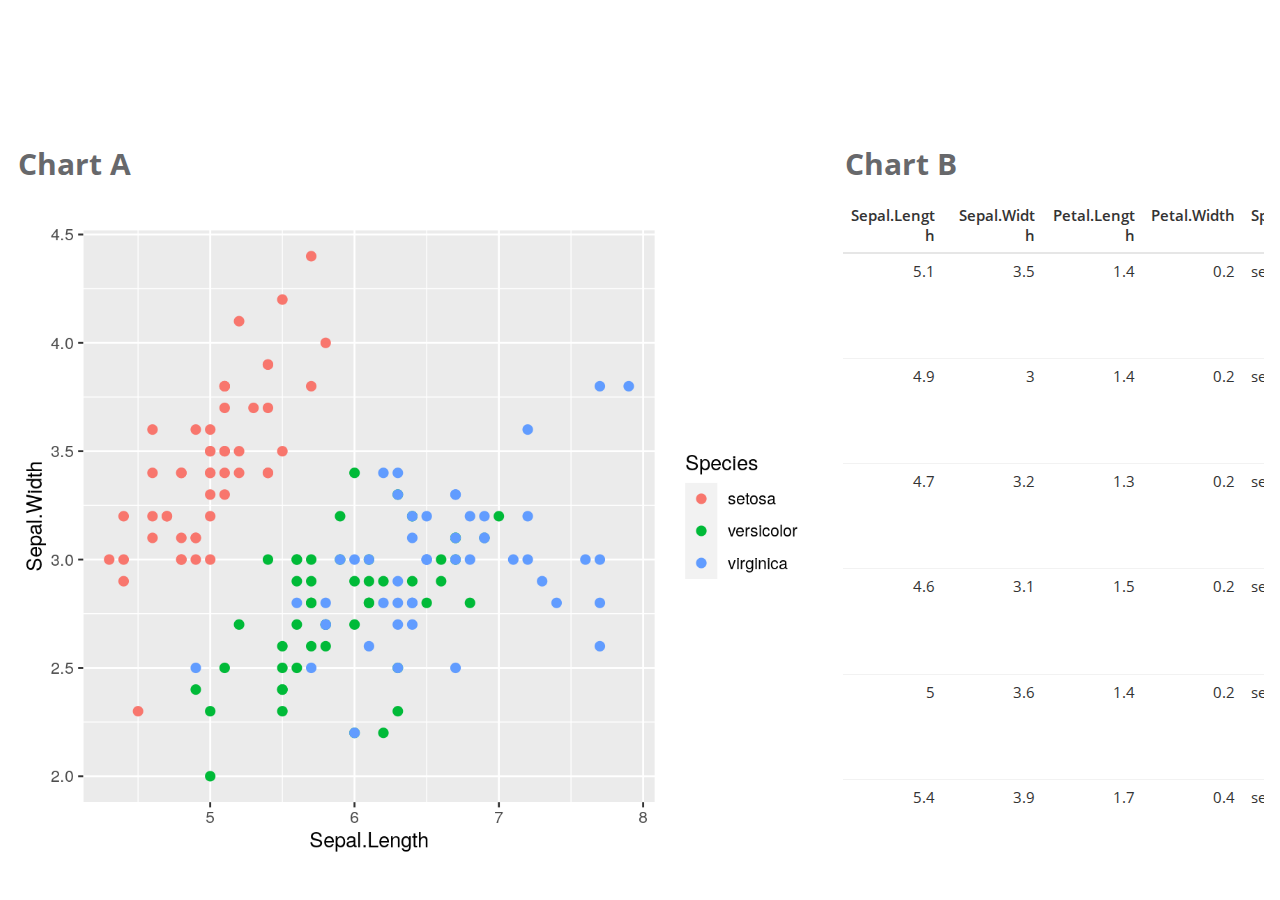
